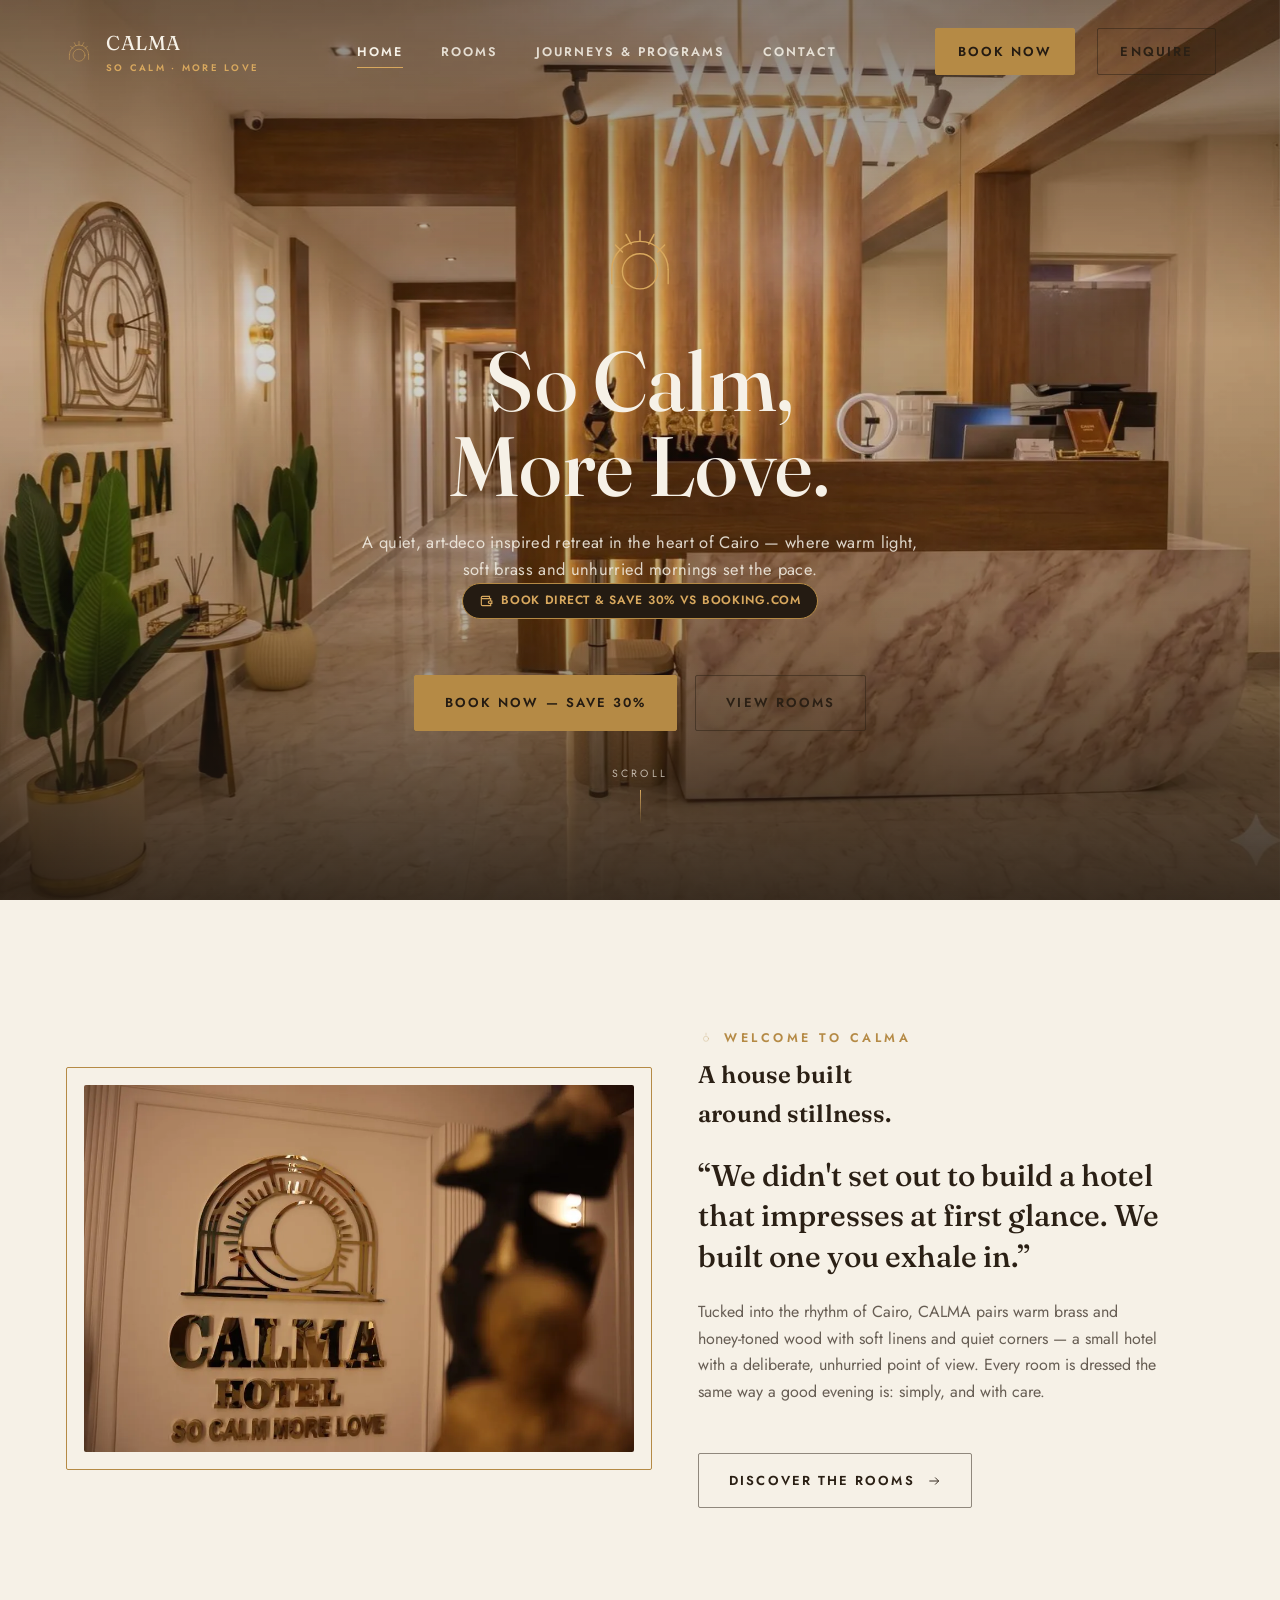
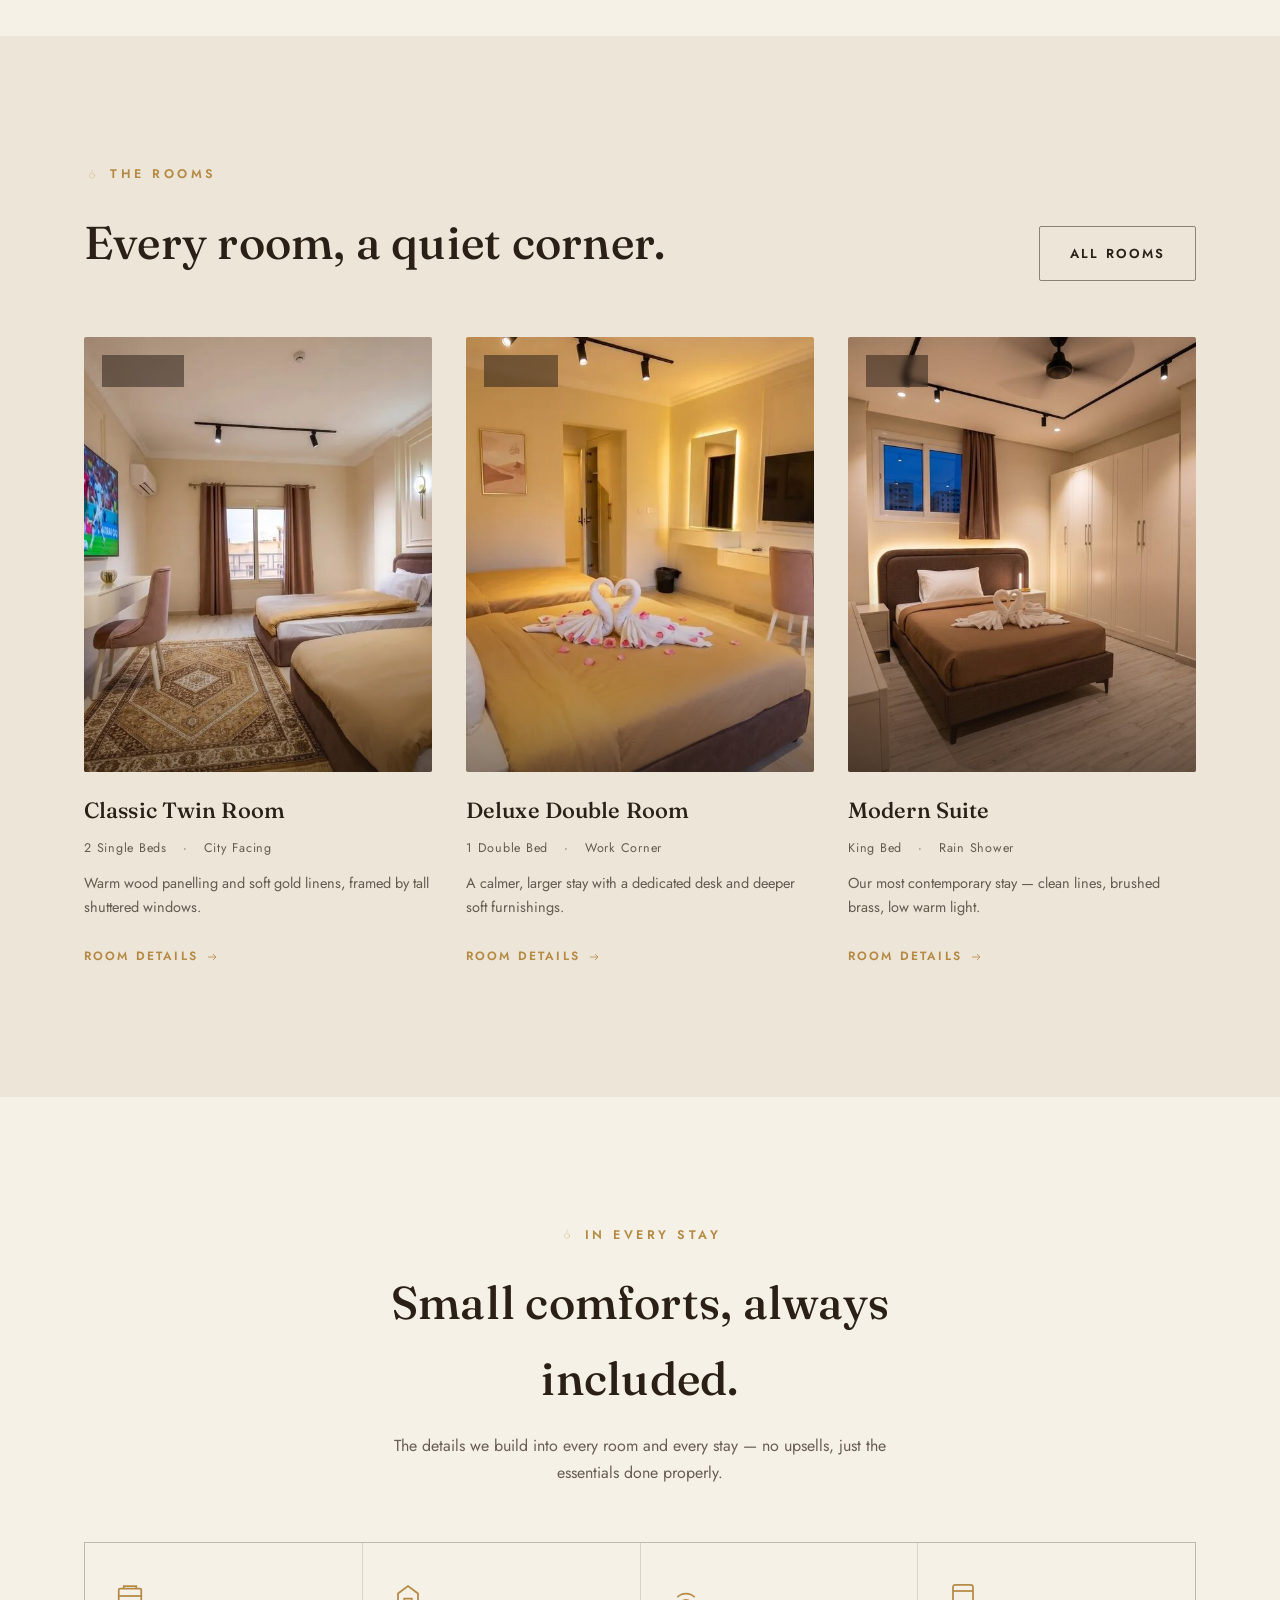
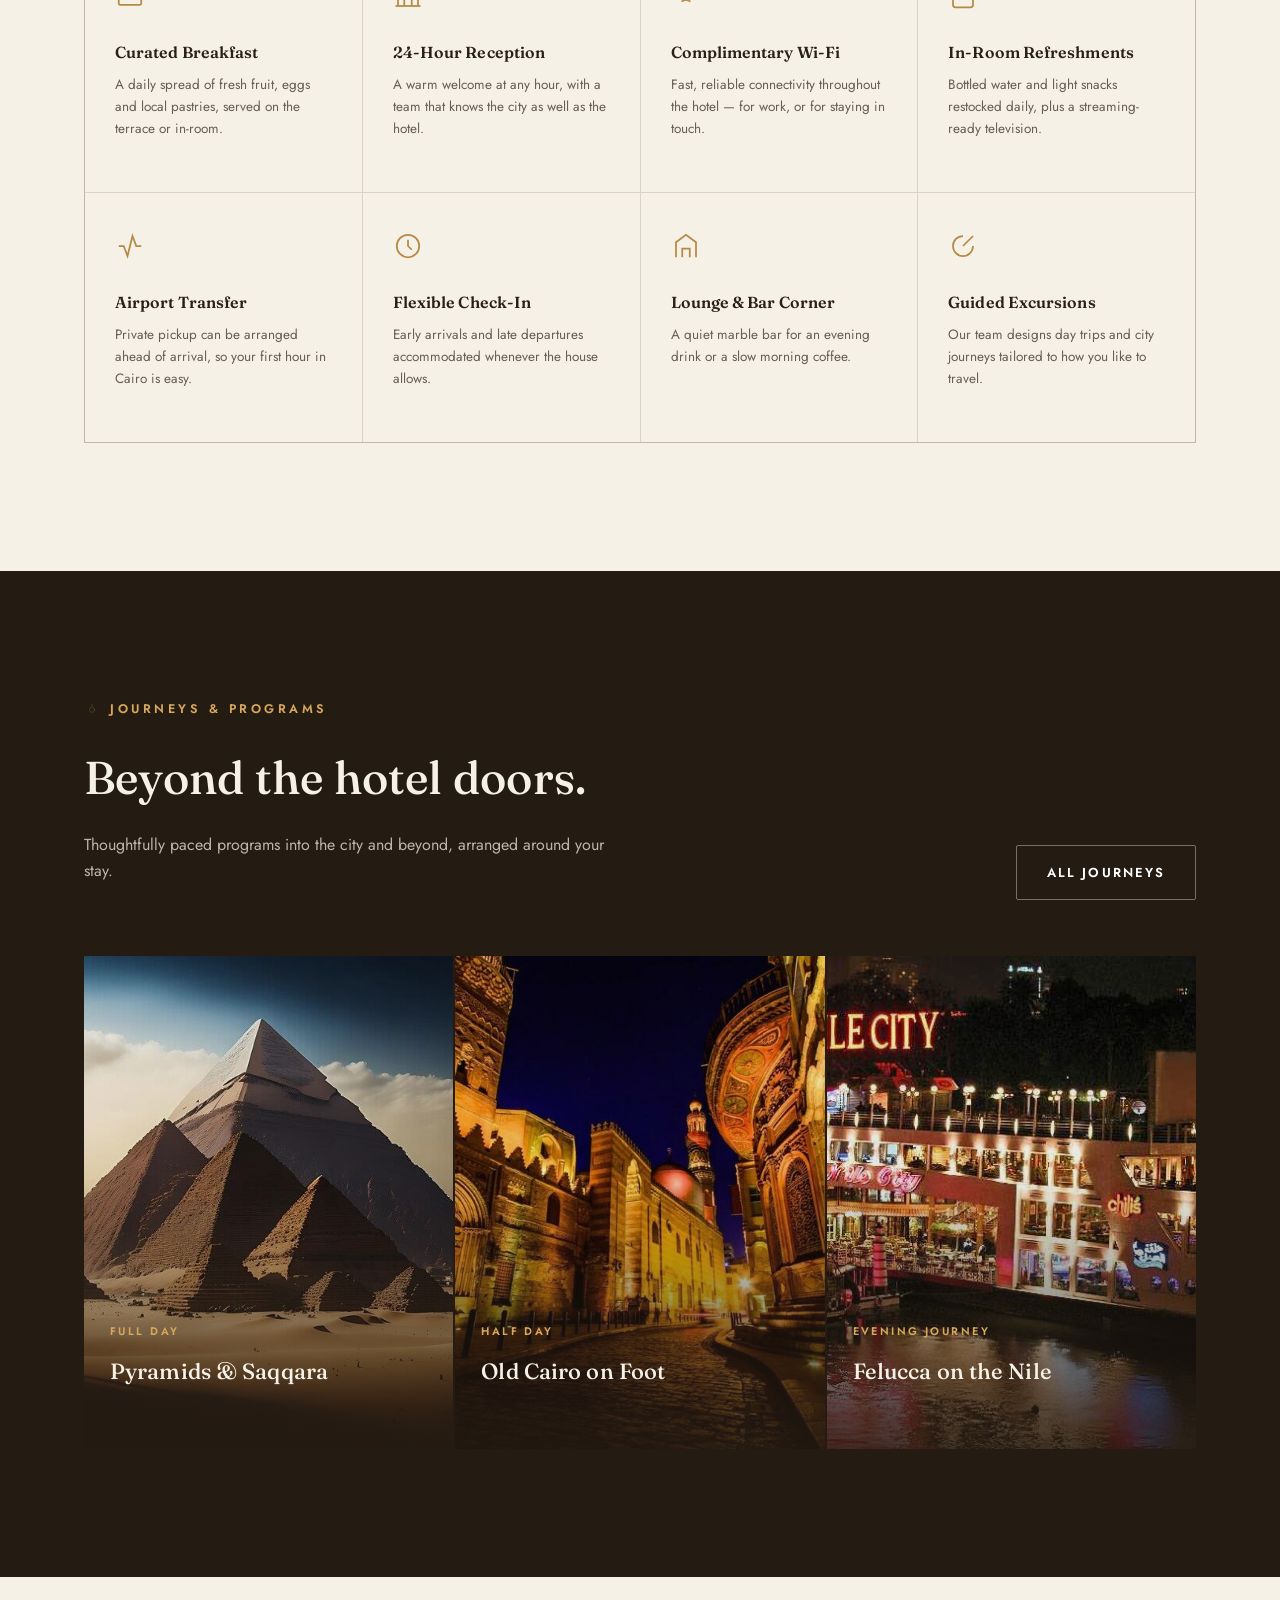
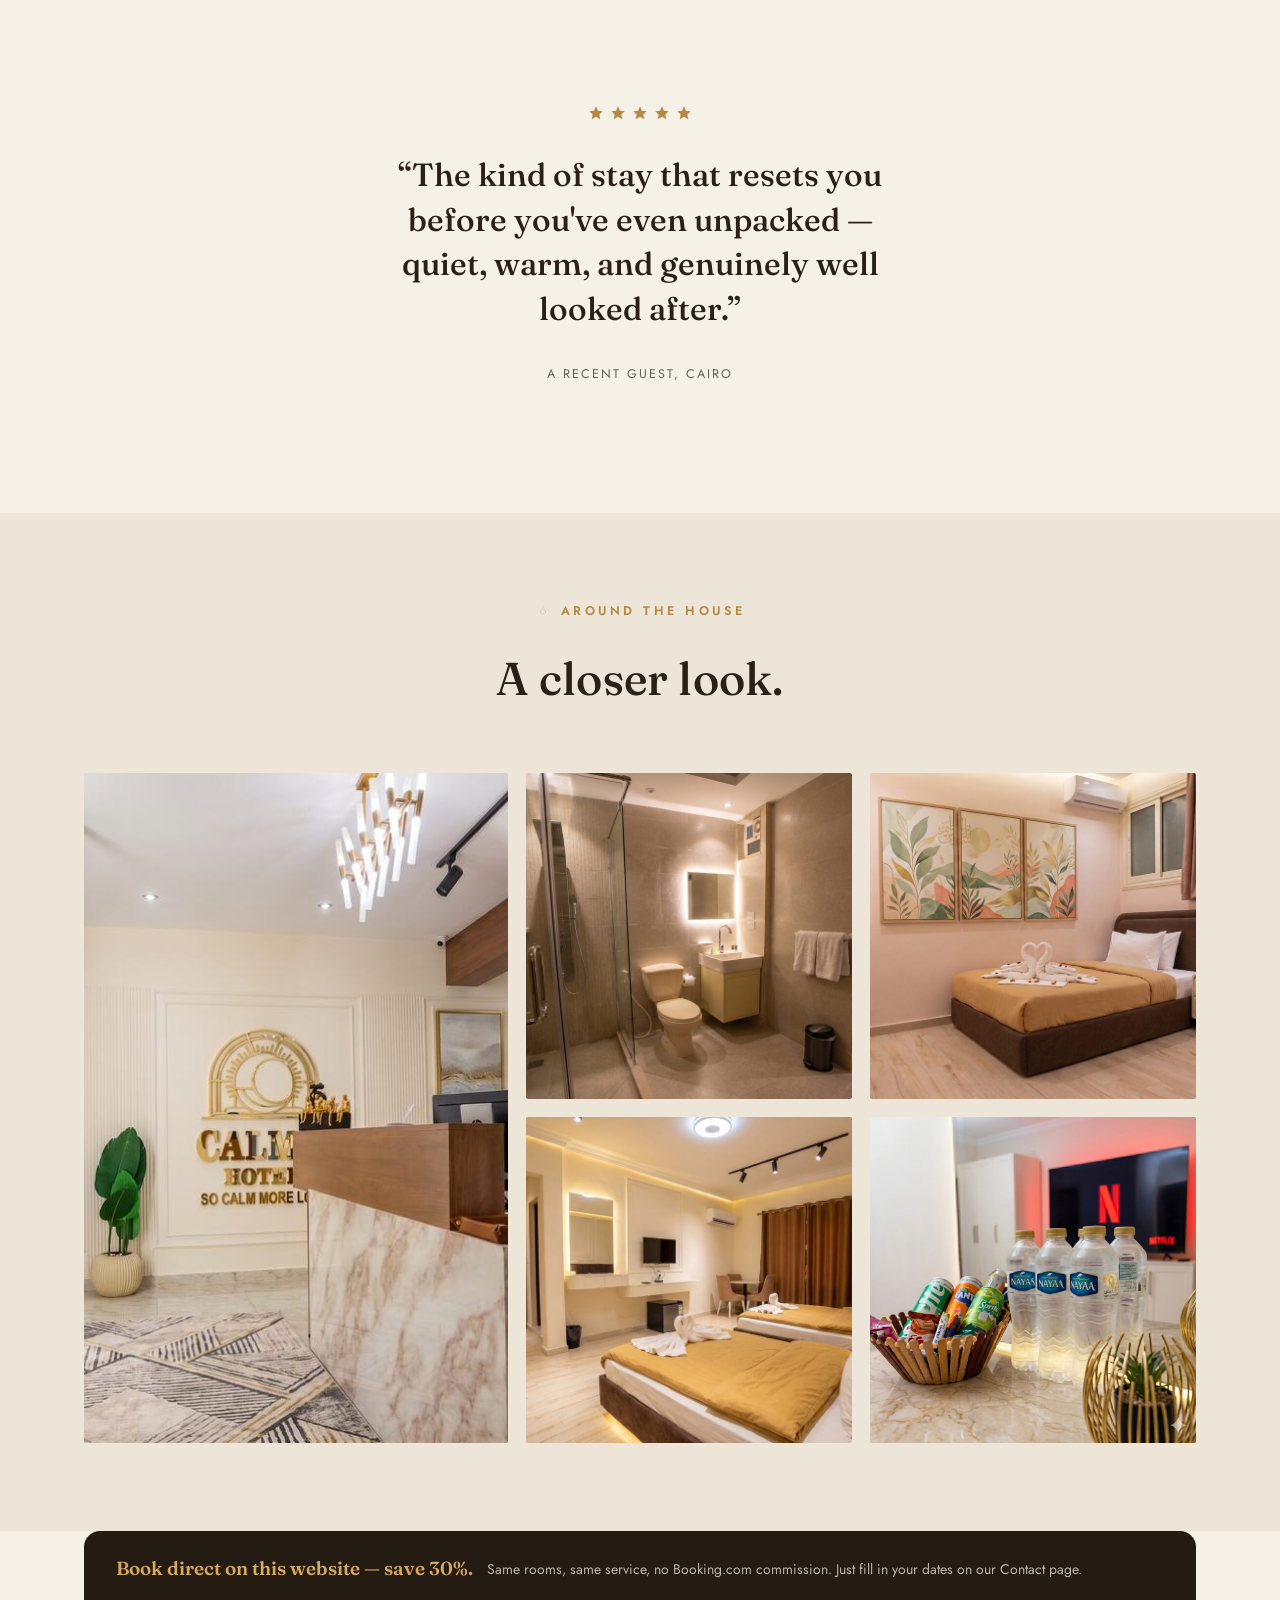
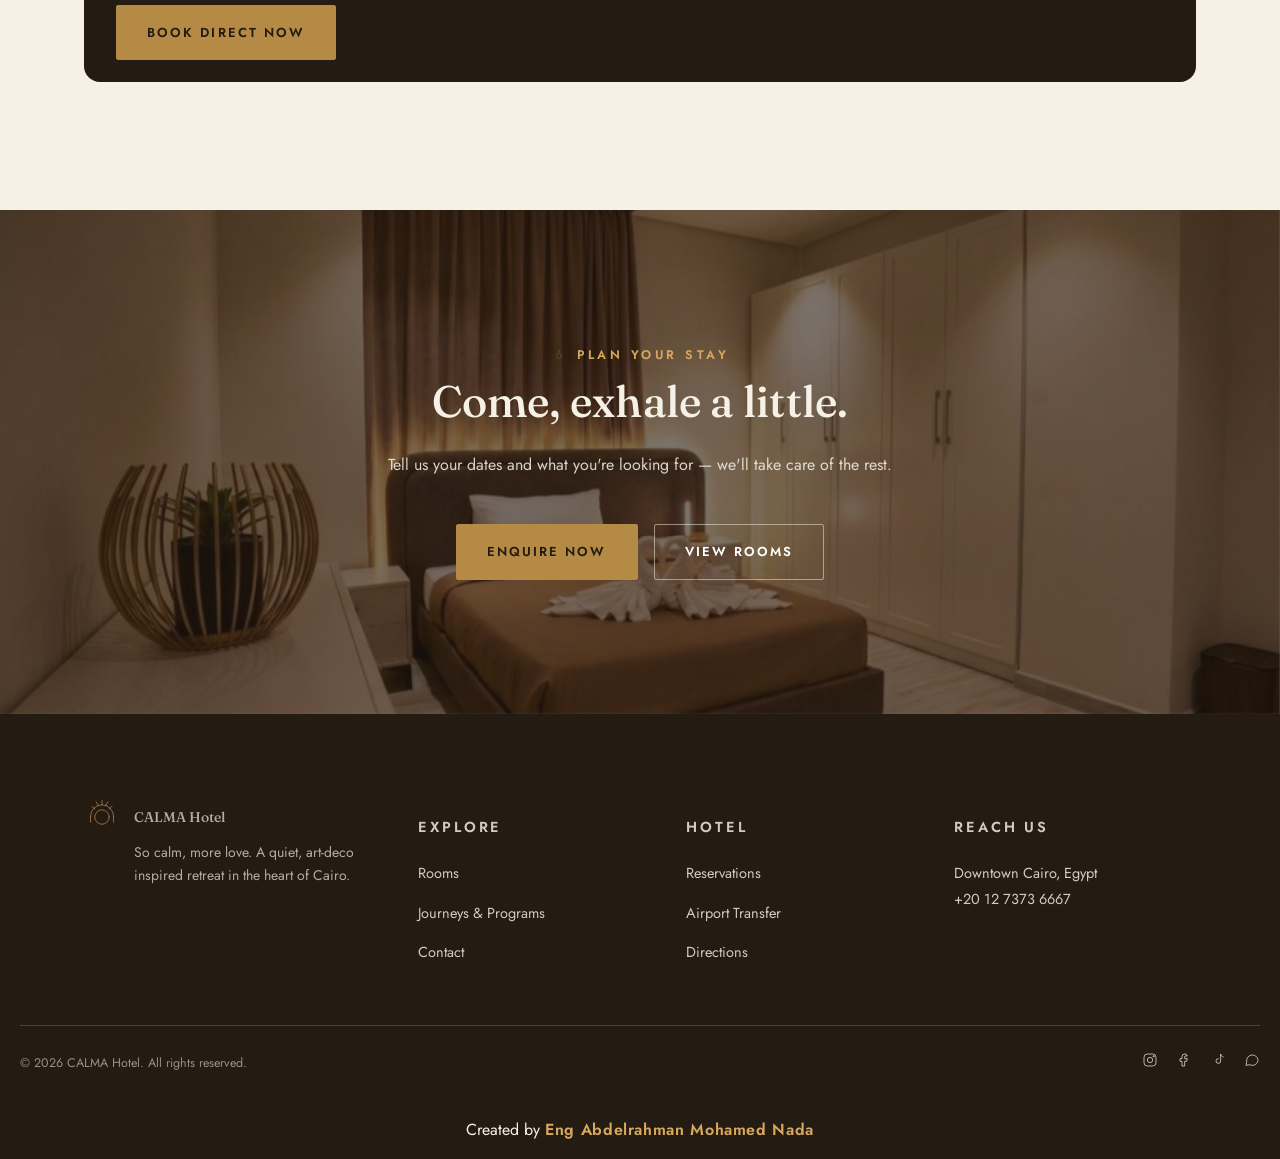
==== index.html @ 74b73515 "Add files via upload" ====
<!DOCTYPE html>
<html lang="en">
<head>
<meta charset="UTF-8">
<meta name="viewport" content="width=device-width, initial-scale=1">
<title>CALMA Hotel — So Calm, More Love | Cairo</title>
<meta name="description" content="CALMA Hotel in Cairo — a quiet, art-deco inspired retreat in the heart of the city. Discover our rooms, amenities and curated Cairo journeys.">
<link rel="canonical" href="https://calmacairohotel.com/">

<!-- Favicon / browser tab icon -->
<link rel="icon" type="image/svg+xml" href="/assets/img/logo-mark.svg">
<link rel="icon" type="image/png" sizes="32x32" href="/assets/img/favicon-32.png">
<link rel="icon" type="image/png" sizes="16x16" href="/assets/img/favicon-16.png">
<link rel="shortcut icon" href="/assets/img/favicon.ico">
<link rel="apple-touch-icon" sizes="180x180" href="/assets/img/apple-touch-icon.png">
<link rel="manifest" href="/site.webmanifest">
<meta name="theme-color" content="#1c1712">

<!-- Social sharing preview (WhatsApp / Facebook / Instagram / Twitter) -->
<meta property="og:type" content="website">
<meta property="og:site_name" content="CALMA Hotel">
<meta property="og:title" content="CALMA Hotel — So Calm, More Love | Cairo">
<meta property="og:description" content="A quiet, art-deco inspired retreat in the heart of Cairo. Discover our rooms, amenities and curated Cairo journeys.">
<meta property="og:image" content="https://calmacairohotel.com/assets/img/og-image.jpg">
<meta property="og:image:width" content="1200">
<meta property="og:image:height" content="630">
<meta property="og:url" content="https://calmacairohotel.com/">
<meta name="twitter:card" content="summary_large_image">
<meta name="twitter:title" content="CALMA Hotel — So Calm, More Love | Cairo">
<meta name="twitter:description" content="A quiet, art-deco inspired retreat in the heart of Cairo.">
<meta name="twitter:image" content="https://calmacairohotel.com/assets/img/og-image.jpg">

<link rel="preconnect" href="https://fonts.googleapis.com">
<link rel="preconnect" href="https://fonts.gstatic.com" crossorigin>
<link rel="preload" as="style" href="https://fonts.googleapis.com/css2?family=Fraunces:opsz,wght@9..144,400;9..144,500;9..144,600&family=Jost:wght@400;500;600;700&display=swap" onload="this.onload=null;this.rel='stylesheet'">
<noscript><link rel="stylesheet" href="https://fonts.googleapis.com/css2?family=Fraunces:opsz,wght@9..144,400;9..144,500;9..144,600&family=Jost:wght@400;500;600;700&display=swap"></noscript>
<link rel="stylesheet" href="/assets/css/style.css">
<script type="application/ld+json">
{
  "@context": "https://schema.org",
  "@type": "Hotel",
  "name": "CALMA Hotel",
  "url": "https://calmacairohotel.com/",
  "logo": "https://calmacairohotel.com/assets/img/icon-512.png",
  "image": "https://calmacairohotel.com/assets/img/og-image.jpg",
  "description": "CALMA Hotel in Cairo — a quiet, art-deco inspired retreat in the heart of the city.",
  "address": {
    "@type": "PostalAddress",
    "addressLocality": "Cairo",
    "addressCountry": "EG"
  },
  "telephone": "+201273736667",
  "sameAs": [
    "https://www.instagram.com/calma__hotel/",
    "https://web.facebook.com/profile.php?id=61592420100358",
    "https://www.tiktok.com/@calma__hotel",
    "https://www.booking.com/hotel/eg/koko-zbky.html"
  ]
}
</script>
</head>
<body>

<!-- ============ NAV ============ -->
<nav class="site-nav">
  <a href="/" class="nav-brand">
    <svg class="sun-mark" viewBox="0 0 100 100" xmlns="http://www.w3.org/2000/svg" aria-hidden="true">
      <path d="M18 62 A32 32 0 0 1 82 62"/><circle cx="50" cy="64" r="20"/>
      <line x1="50" y1="18" x2="50" y2="30"/><line x1="34" y1="22" x2="40" y2="33"/><line x1="66" y1="22" x2="60" y2="33"/>
      <line x1="22" y1="34" x2="30" y2="42"/><line x1="78" y1="34" x2="70" y2="42"/>
      <path d="M18 62 L18 78"/><path d="M82 62 L82 78"/>
    </svg>
    <span>CALMA<small>SO CALM · MORE LOVE</small></span>
  </a>
  <ul class="nav-links">
    <li><a href="/" class="active">Home</a></li>
    <li><a href="/rooms/">Rooms</a></li>
    <li><a href="/offers/">Journeys &amp; Programs</a></li>
    <li><a href="/contact/">Contact</a></li>
  </ul>
  <div class="nav-cta">
    <a href="/contact/" class="btn btn-gold" style="padding:12px 22px;">Book Now</a>
    <a href="/contact/" class="btn btn-outline" style="padding:12px 22px;">Enquire</a>
    <button class="nav-toggle" aria-label="Open menu">
      <svg width="26" height="26" viewBox="0 0 24 24" fill="none" stroke="currentColor" stroke-width="1.6"><line x1="3" y1="7" x2="21" y2="7"/><line x1="3" y1="12" x2="21" y2="12"/><line x1="3" y1="17" x2="21" y2="17"/></svg>
    </button>
  </div>
</nav>

<div class="mobile-drawer">
  <button class="close-drawer" aria-label="Close menu">
    <svg width="28" height="28" viewBox="0 0 24 24" fill="none" stroke="currentColor" stroke-width="1.6"><line x1="5" y1="5" x2="19" y2="19"/><line x1="19" y1="5" x2="5" y2="19"/></svg>
  </button>
  <a href="/">Home</a>
  <a href="/rooms/">Rooms</a>
  <a href="/offers/">Journeys &amp; Programs</a>
  <a href="/contact/">Contact</a>
</div>

<!-- ============ HERO ============ -->
<header class="hero">
  <div class="hero-media">
    <picture>
      <source srcset="/assets/img/hero.webp" type="image/webp">
      <img src="/assets/img/hero.jpg" alt="CALMA Hotel lobby with warm wood and brass sunburst emblem" width="1680" height="1119" fetchpriority="high">
    </picture>
  </div>
  <div class="hero-inner">
    <svg class="hero-mark sun-mark" viewBox="0 0 100 100" xmlns="http://www.w3.org/2000/svg" aria-hidden="true">
      <path d="M18 62 A32 32 0 0 1 82 62"/><circle cx="50" cy="64" r="20"/>
      <line x1="50" y1="18" x2="50" y2="30"/><line x1="34" y1="22" x2="40" y2="33"/><line x1="66" y1="22" x2="60" y2="33"/>
      <line x1="22" y1="34" x2="30" y2="42"/><line x1="78" y1="34" x2="70" y2="42"/>
      <path d="M18 62 L18 78"/><path d="M82 62 L82 78"/>
    </svg>
    <h1>So Calm,<br>More Love.</h1>
    <p class="tagline">A quiet, art-deco inspired retreat in the heart of Cairo — where warm light, soft brass and unhurried mornings set the pace.</p>
    <span class="save-badge" style="margin-bottom:18px;">
      <svg viewBox="0 0 24 24" fill="none" stroke="currentColor" stroke-width="2"><path d="M20 12V8H6a2 2 0 0 1-2-2c0-1.1.9-2 2-2h12v4"/><path d="M4 6v12c0 1.1.9 2 2 2h14v-4"/><path d="M18 12a2 2 0 0 0 0 4h4v-4Z"/></svg>
      Book direct &amp; save 30% vs Booking.com
    </span>
       <div class="hero-cta">
      <a href="/contact/" class="btn btn-gold">Book Now — Save 30%</a>
      <a href="/rooms/" class="btn btn-outline">View Rooms</a>
    </div>
    <div class="scroll-cue"><span>Scroll</span><span class="line"></span></div>
  </div>
</header>

<!-- ============ BRAND STORY ============ -->
<section class="section">
  <div class="container brand-story">
    <div class="reveal frame">
      <picture>
        <source srcset="/assets/img/door-sign.webp" type="image/webp">
        <img src="/assets/img/door-sign.jpg" alt="The CALMA Hotel brass emblem at the entrance" width="1000" height="667" loading="lazy" decoding="async">
      </picture>
    </div>
    <div class="reveal">
      <span class="eyebrow">
        <svg class="ray-mark sun-mark" viewBox="0 0 100 100"><circle cx="50" cy="55" r="16"/><line x1="50" y1="20" x2="50" y2="32"/></svg>
        Welcome to CALMA
      </span>
      <h2>A house built<br>around stillness.</h2>
      <blockquote>“We didn't set out to build a hotel that impresses at first glance. We built one you exhale in.”</blockquote>
      <p style="margin-top:22px;color:var(--ink-70);max-width:460px;">Tucked into the rhythm of Cairo, CALMA pairs warm brass and honey-toned wood with soft linens and quiet corners — a small hotel with a deliberate, unhurried point of view. Every room is dressed the same way a good evening is: simply, and with care.</p>
      <a href="/rooms/" class="btn btn-outline" style="margin-top:32px;">Discover the Rooms
        <svg viewBox="0 0 24 24" fill="none" stroke="currentColor" stroke-width="1.6"><line x1="4" y1="12" x2="20" y2="12"/><polyline points="14 6 20 12 14 18"/></svg>
      </a>
    </div>
  </div>
</section>

<!-- ============ ROOMS PREVIEW ============ -->
<section class="section on-stone">
  <div class="container">
    <div class="section-head split reveal">
      <div class="copy">
        <span class="eyebrow">
          <svg class="ray-mark sun-mark" viewBox="0 0 100 100"><circle cx="50" cy="55" r="16"/><line x1="50" y1="20" x2="50" y2="32"/></svg>
          The Rooms
        </span>
        <h2>Every room, a quiet corner.</h2>
      </div>
      <a href="/rooms/" class="btn btn-outline">All Rooms</a>
    </div>

    <div class="grid-rooms">
      <a class="room-card reveal" href="/rooms/#classic-twin">
        <div class="thumb"><span class="tag">Classic</span><picture><source srcset="/assets/img/room-classic.webp" type="image/webp"><img src="/assets/img/room-classic.jpg" alt="Classic Twin Room at CALMA Hotel" width="1000" height="666" loading="lazy" decoding="async"></picture></div>
        <div class="meta">
          <h3>Classic Twin Room</h3>
          <div class="specs"><span>2 Single Beds</span><span>·</span><span>City Facing</span></div>
          <p class="desc">Warm wood panelling and soft gold linens, framed by tall shuttered windows.</p>
          <span class="more">Room Details <svg viewBox="0 0 24 24" fill="none" stroke="currentColor" stroke-width="1.6"><line x1="4" y1="12" x2="20" y2="12"/><polyline points="14 6 20 12 14 18"/></svg></span>
        </div>
      </a>
      <a class="room-card reveal" href="/rooms/#deluxe-double">
        <div class="thumb"><span class="tag">Deluxe</span><picture><source srcset="/assets/img/room-double.webp" type="image/webp"><img src="/assets/img/room-double.jpg" alt="Deluxe Double Room at CALMA Hotel" width="1000" height="666" loading="lazy" decoding="async"></picture></div>
        <div class="meta">
          <h3>Deluxe Double Room</h3>
          <div class="specs"><span>1 Double Bed</span><span>·</span><span>Work Corner</span></div>
          <p class="desc">A calmer, larger stay with a dedicated desk and deeper soft furnishings.</p>
          <span class="more">Room Details <svg viewBox="0 0 24 24" fill="none" stroke="currentColor" stroke-width="1.6"><line x1="4" y1="12" x2="20" y2="12"/><polyline points="14 6 20 12 14 18"/></svg></span>
        </div>
      </a>
      <a class="room-card reveal" href="/rooms/#modern-suite">
        <div class="thumb"><span class="tag">Suite</span><img src="/assets/img/room-modern.jpg" alt="Modern Suite at CALMA Hotel" width="1000" height="666" loading="lazy" decoding="async"></div>
        <div class="meta">
          <h3>Modern Suite</h3>
          <div class="specs"><span>King Bed</span><span>·</span><span>Rain Shower</span></div>
          <p class="desc">Our most contemporary stay — clean lines, brushed brass, low warm light.</p>
          <span class="more">Room Details <svg viewBox="0 0 24 24" fill="none" stroke="currentColor" stroke-width="1.6"><line x1="4" y1="12" x2="20" y2="12"/><polyline points="14 6 20 12 14 18"/></svg></span>
        </div>
      </a>
    </div>
  </div>
</section>

<!-- ============ AMENITIES ============ -->
<section class="section">
  <div class="container">
    <div class="section-head center reveal">
      <span class="eyebrow">
        <svg class="ray-mark sun-mark" viewBox="0 0 100 100"><circle cx="50" cy="55" r="16"/><line x1="50" y1="20" x2="50" y2="32"/></svg>
        In Every Stay
      </span>
      <h2>Small comforts, always included.</h2>
      <p>The details we build into every room and every stay — no upsells, just the essentials done properly.</p>
    </div>

    <div class="amenities-grid reveal">
      <div class="amenity">
        <svg class="ic" viewBox="0 0 24 24" fill="none" stroke="currentColor" stroke-width="1.4"><rect x="3" y="6" width="18" height="13" rx="1"/><path d="M7 6V4h10v2"/><path d="M3 12h18"/></svg>
        <h3>Curated Breakfast</h3>
        <p>A daily spread of fresh fruit, eggs and local pastries, served on the terrace or in-room.</p>
      </div>
      <div class="amenity">
        <svg class="ic" viewBox="0 0 24 24" fill="none" stroke="currentColor" stroke-width="1.4"><path d="M2 20h20"/><path d="M4 20V10l8-6 8 6v10"/><path d="M9 20v-6h6v6"/></svg>
        <h3>24-Hour Reception</h3>
        <p>A warm welcome at any hour, with a team that knows the city as well as the hotel.</p>
      </div>
      <div class="amenity">
        <svg class="ic" viewBox="0 0 24 24" fill="none" stroke="currentColor" stroke-width="1.4"><path d="M5 13a10 10 0 0 1 14 0"/><path d="M8.5 16.5a5 5 0 0 1 7 0"/><line x1="12" y1="20" x2="12" y2="20.01"/></svg>
        <h3>Complimentary Wi-Fi</h3>
        <p>Fast, reliable connectivity throughout the hotel — for work, or for staying in touch.</p>
      </div>
      <div class="amenity">
        <svg class="ic" viewBox="0 0 24 24" fill="none" stroke="currentColor" stroke-width="1.4"><rect x="4" y="3" width="16" height="18" rx="2"/><line x1="4" y1="8" x2="20" y2="8"/><line x1="9" y1="14" x2="9" y2="14.01"/></svg>
        <h3>In-Room Refreshments</h3>
        <p>Bottled water and light snacks restocked daily, plus a streaming-ready television.</p>
      </div>
      <div class="amenity">
        <svg class="ic" viewBox="0 0 24 24" fill="none" stroke="currentColor" stroke-width="1.4"><path d="M3 12h4l3 8 4-16 3 8h4"/></svg>
        <h3>Airport Transfer</h3>
        <p>Private pickup can be arranged ahead of arrival, so your first hour in Cairo is easy.</p>
      </div>
      <div class="amenity">
        <svg class="ic" viewBox="0 0 24 24" fill="none" stroke="currentColor" stroke-width="1.4"><circle cx="12" cy="12" r="9"/><path d="M12 7v5l3 3"/></svg>
        <h3>Flexible Check-In</h3>
        <p>Early arrivals and late departures accommodated whenever the house allows.</p>
      </div>
      <div class="amenity">
        <svg class="ic" viewBox="0 0 24 24" fill="none" stroke="currentColor" stroke-width="1.4"><path d="M4 21V9l8-6 8 6v12"/><path d="M9 21v-7h6v7"/></svg>
        <h3>Lounge &amp; Bar Corner</h3>
        <p>A quiet marble bar for an evening drink or a slow morning coffee.</p>
      </div>
      <div class="amenity">
        <svg class="ic" viewBox="0 0 24 24" fill="none" stroke="currentColor" stroke-width="1.4"><path d="M20 12a8 8 0 1 1-8-8"/><path d="M20 4 12 12"/></svg>
        <h3>Guided Excursions</h3>
        <p>Our team designs day trips and city journeys tailored to how you like to travel.</p>
      </div>
    </div>
  </div>
</section>

<!-- ============ JOURNEYS PREVIEW ============ -->
<section class="section on-dark">
  <div class="container">
    <div class="section-head split reveal">
      <div class="copy">
        <span class="eyebrow">
          <svg class="ray-mark sun-mark" viewBox="0 0 100 100"><circle cx="50" cy="55" r="16"/><line x1="50" y1="20" x2="50" y2="32"/></svg>
          Journeys &amp; Programs
        </span>
        <h2>Beyond the hotel doors.</h2>
        <p>Thoughtfully paced programs into the city and beyond, arranged around your stay.</p>
      </div>
      <a href="/offers/" class="btn btn-outline" style="color:#fff;border-color:rgba(246,241,231,.4);">All Journeys</a>
    </div>

    <div class="journey-strip">
      <a class="journey-card reveal" href="/offers/#giza-saqqara">
        <img src="/assets/img/pyramids-giza.jpg" alt="The Great Pyramids of Giza" width="626" height="626" loading="lazy" decoding="async">
        <div class="jc-body">
          <span class="jc-eyebrow">Full Day</span>
          <h3>Pyramids &amp; Saqqara</h3>
          <span class="jc-more">Program Details <svg width="12" height="12" viewBox="0 0 24 24" fill="none" stroke="currentColor" stroke-width="1.8"><line x1="4" y1="12" x2="20" y2="12"/><polyline points="14 6 20 12 14 18"/></svg></span>
        </div>
      </a>
      <a class="journey-card reveal" href="/offers/#islamic-cairo">
        <img src="/assets/img/old-cairo-night.jpg" alt="Old Cairo architecture walking route" width="1000" height="662" loading="lazy" decoding="async">
        <div class="jc-body">
          <span class="jc-eyebrow">Half Day</span>
          <h3>Old Cairo on Foot</h3>
          <span class="jc-more">Program Details <svg width="12" height="12" viewBox="0 0 24 24" fill="none" stroke="currentColor" stroke-width="1.8"><line x1="4" y1="12" x2="20" y2="12"/><polyline points="14 6 20 12 14 18"/></svg></span>
        </div>
      </a>
     <a class="journey-card reveal" href="/offers/#nile-sunset">
  <img src="/assets/img/nile-cruise.jpg" alt="Felucca sailboat on the Nile at sunset" width="900" height="500" loading="lazy" decoding="async">
  <div class="jc-body">
    <span class="jc-eyebrow">Evening Journey</span>
    <h3>Felucca on the Nile</h3>
    <span class="jc-more">Program Details <svg width="12" height="12" viewBox="0 0 24 24" fill="none" stroke="currentColor" stroke-width="1.8"><line x1="4" y1="12" x2="20" y2="12"/><polyline points="14 6 20 12 14 18"/></svg></span>
  </div>
</a>
    </div>
  </div>
</section>

<!-- ============ TESTIMONIAL ============ -->
<section class="section">
  <div class="container quote-block reveal">
    <div class="stars">
      <svg viewBox="0 0 24 24" fill="currentColor"><path d="M12 2l2.9 6.6L22 9.3l-5 4.9 1.4 7L12 17.8 5.6 21.2 7 14.2 2 9.3l7.1-.7z"/></svg>
      <svg viewBox="0 0 24 24" fill="currentColor"><path d="M12 2l2.9 6.6L22 9.3l-5 4.9 1.4 7L12 17.8 5.6 21.2 7 14.2 2 9.3l7.1-.7z"/></svg>
      <svg viewBox="0 0 24 24" fill="currentColor"><path d="M12 2l2.9 6.6L22 9.3l-5 4.9 1.4 7L12 17.8 5.6 21.2 7 14.2 2 9.3l7.1-.7z"/></svg>
      <svg viewBox="0 0 24 24" fill="currentColor"><path d="M12 2l2.9 6.6L22 9.3l-5 4.9 1.4 7L12 17.8 5.6 21.2 7 14.2 2 9.3l7.1-.7z"/></svg>
      <svg viewBox="0 0 24 24" fill="currentColor"><path d="M12 2l2.9 6.6L22 9.3l-5 4.9 1.4 7L12 17.8 5.6 21.2 7 14.2 2 9.3l7.1-.7z"/></svg>
    </div>
    <blockquote>“The kind of stay that resets you before you've even unpacked — quiet, warm, and genuinely well looked after.”</blockquote>
    <cite>A Recent Guest, Cairo</cite>
  </div>
</section>

<!-- ============ GALLERY ============ -->
<section class="section-tight on-stone">
  <div class="container">
    <div class="section-head center reveal">
      <span class="eyebrow">
        <svg class="ray-mark sun-mark" viewBox="0 0 100 100"><circle cx="50" cy="55" r="16"/><line x1="50" y1="20" x2="50" y2="32"/></svg>
        Around the House
      </span>
      <h2>A closer look.</h2>
    </div>
    <div class="gallery-strip reveal">
      <img class="g-tall" src="/assets/img/reception-desk.jpg" alt="CALMA Hotel reception desk" width="1000" height="666" loading="lazy" decoding="async">
      <img src="/assets/img/bathroom-modern.jpg" alt="Modern bathroom with backlit mirror" width="1000" height="666" loading="lazy" decoding="async">
      <img src="/assets/img/guest-room-detail.jpg" alt="Guest room detail" width="1000" height="666" loading="lazy" decoding="async">
      <img src="/assets/img/guest-room-desk.jpg" alt="Guest room with work desk and mirror" width="1000" height="666" loading="lazy" decoding="async">
      <img src="/assets/img/inroom-refreshments.jpg" alt="In-room refreshments basket" width="1000" height="1000" loading="lazy" decoding="async">
    </div>
  </div>
</section>

<!-- ============ CTA BANNER ============ -->
<!-- ============ DIRECT BOOKING SAVINGS ============ -->
<section class="section" style="padding-top:0;">
  <div class="container">
    <div class="save-strip reveal">
      <div class="save-strip-text">
        <strong>Book direct on this website — save 30%.</strong>
        <span>Same rooms, same service, no Booking.com commission. Just fill in your dates on our Contact page.</span>
      </div>
      <a href="/contact/" class="btn btn-gold">Book Direct Now</a>
    </div>
  </div>
</section>

<section class="cta-banner">
  <div class="hero-media">
    <img src="/assets/img/suite-view.jpg" alt="A quiet room corner at CALMA Hotel" width="1000" height="719" loading="lazy" decoding="async">
  </div>
  <div class="cta-banner-inner">
    <span class="eyebrow" style="color:var(--gold-light);">
      <svg class="ray-mark sun-mark" viewBox="0 0 100 100" style="color:var(--gold-light)"><circle cx="50" cy="55" r="16"/><line x1="50" y1="20" x2="50" y2="32"/></svg>
      Plan Your Stay
    </span>
    <h2>Come, exhale a little.</h2>
    <p>Tell us your dates and what you're looking for — we'll take care of the rest.</p>
    <div class="btn-row">
      <a href="/contact/" class="btn btn-gold">Enquire Now</a>
      <a href="/rooms/" class="btn btn-outline" style="color:#fff;border-color:rgba(246,241,231,.5);">View Rooms</a>
    </div>
  </div>
</section>

<!-- ============ FOOTER ============ -->
<footer class="site-footer">
  <div class="container footer-top">
    <div class="footer-brand">
      <svg class="sun-mark" viewBox="0 0 100 100" xmlns="http://www.w3.org/2000/svg" aria-hidden="true">
        <path d="M18 62 A32 32 0 0 1 82 62"/><circle cx="50" cy="64" r="20"/>
        <line x1="50" y1="18" x2="50" y2="30"/><line x1="34" y1="22" x2="40" y2="33"/><line x1="66" y1="22" x2="60" y2="33"/>
        <line x1="22" y1="34" x2="30" y2="42"/><line x1="78" y1="34" x2="70" y2="42"/>
        <path d="M18 62 L18 78"/><path d="M82 62 L82 78"/>
      </svg>
      <div>
        <p class="footer-brand-title">CALMA Hotel</p>
        <p>So calm, more love. A quiet, art-deco inspired retreat in the heart of Cairo.</p>
      </div>
    </div>
    <div class="footer-col">
      <p class="footer-col-title">Explore</p>
      <ul>
        <li><a href="/rooms/">Rooms</a></li>
        <li><a href="/offers/">Journeys &amp; Programs</a></li>
        <li><a href="/contact/">Contact</a></li>
      </ul>
    </div>
    <div class="footer-col">
      <p class="footer-col-title">Hotel</p>
      <ul>
        <li><a href="/contact/">Reservations</a></li>
        <li><a href="/offers/#welcome-package">Airport Transfer</a></li>
        <li><a href="/contact/">Directions</a></li>
      </ul>
    </div>
    <div class="footer-col">
      <p class="footer-col-title">Reach Us</p>
      <p>Downtown Cairo, Egypt<br><a href="tel:+201273736667" style="color:inherit;">+20 12 7373 6667</a></p>
    </div>
  </div>
  <div class="container footer-bottom">
    <span>© 2026 CALMA Hotel. All rights reserved.</span>
    <div class="socials">
      <a href="https://www.instagram.com/calma__hotel/" target="_blank" rel="noopener" aria-label="Instagram"><svg viewBox="0 0 24 24" fill="none" stroke="currentColor" stroke-width="1.5"><rect x="3" y="3" width="18" height="18" rx="5"/><circle cx="12" cy="12" r="4"/><circle cx="17.5" cy="6.5" r="1"/></svg></a>
      <a href="https://web.facebook.com/profile.php?id=61592420100358" target="_blank" rel="noopener" aria-label="Facebook"><svg viewBox="0 0 24 24" fill="none" stroke="currentColor" stroke-width="1.5"><path d="M15 3h-2a4 4 0 0 0-4 4v3H6v4h3v7h4v-7h3l1-4h-4V7a1 1 0 0 1 1-1h3z"/></svg></a>
      <a href="https://www.tiktok.com/@calma__hotel" target="_blank" rel="noopener" aria-label="TikTok"><svg viewBox="0 0 24 24" fill="none" stroke="currentColor" stroke-width="1.5"><path d="M16 3v10.5a3.5 3.5 0 1 1-3-3.46"/><path d="M16 3c.3 2.4 2 4.2 4.5 4.5"/></svg></a>
      <a href="https://wa.me/201273736667?text=I%20am%20from%20website.%20Hello%20CALMA%20Hotel%2C%20I%20would%20like%20to%20enquire." target="_blank" rel="noopener" aria-label="WhatsApp"><svg viewBox="0 0 24 24" fill="none" stroke="currentColor" stroke-width="1.5"><path d="M21 11.5a8.5 8.5 0 0 1-12.4 7.6L3 20l1-5.3A8.5 8.5 0 1 1 21 11.5z"/></svg></a>
    </div>
  </div>
 <div style="text-align:center; padding:16px 0; ">
  Created by
  <a href="https://wa.me/201146390054" 
     style="color:#D8A85E; font-weight:600; letter-spacing:.04em; transition:color .25s;"
     onmouseover="this.style.color='#F6F1E7'" 
     onmouseout="this.style.color='#D8A85E'">
    Eng Abdelrahman Mohamed Nada
  </a>
</div>
</footer>

<script src="/assets/js/main.js"></script>
</body>
</html>
---- assets/css/style.css ----
/* =========================================================
   CALMA HOTEL — Design System
   Palette   : Ivory Linen #F6F1E7 / Espresso Bark #241B12
               Brass Gold #B58A45 / Warm Amber #D8A85E
               Clay Rose #A9694A / Soft Stone #EDE6D8
   Display   : "Fraunces" (optical, warm serif)
   Body      : "Jost" (geometric, art-deco flavored sans)
   Signature : the CALMA sunburst-arch mark, redrawn as line art
   ========================================================= */

:root{
  --ivory:#F6F1E7;
  --stone:#EDE6D8;
  --stone-dark:#E1D6C0;
  --espresso:#241B12;
  --espresso-soft:#382A1B;
  --gold:#B58A45;
  --gold-light:#D8A85E;
  --clay:#A9694A;
  --ink:#2B2015;
  --ink-70: rgba(43,32,21,.7);
  --ink-50: rgba(43,32,21,.5);
  --line: rgba(43,32,21,.14);
  --line-on-dark: rgba(246,241,231,.18);

  --display: "Fraunces", "Times New Roman", serif;
  --body: "Jost", "Segoe UI", sans-serif;

  --container: 1240px;
  --pad: clamp(20px, 5vw, 72px);

  --ease: cubic-bezier(.22,.68,0,1);
}

*,*::before,*::after{ box-sizing:border-box; }
html{ scroll-behavior:smooth; }
html,body{ margin:0; padding:0; }
body{
  background:var(--ivory);
  color:var(--ink);
  font-family:var(--body);
  font-size:16px;
  line-height:1.65;
  -webkit-font-smoothing:antialiased;
  overflow-x:hidden;
}
img{ max-width:100%; display:block; }
a{ color:inherit; text-decoration:none; }
ul{ margin:0; padding:0; list-style:none; }
button{ font-family:inherit; cursor:pointer; }
::selection{ background:var(--gold); color:var(--ivory); }

@media (prefers-reduced-motion: reduce){
  *{ animation-duration:.001ms !important; animation-iteration-count:1 !important; transition-duration:.001ms !important; scroll-behavior:auto !important; }
}

:focus-visible{ outline:2px solid var(--gold); outline-offset:3px; }

.sr-only{
  position:absolute; width:1px; height:1px; padding:0; margin:-1px;
  overflow:hidden; clip:rect(0,0,0,0); white-space:nowrap; border:0;
}

h1,h2,h3,h4{ font-family:var(--display); font-weight:600; margin:0; color:var(--ink); letter-spacing:.005em; }

.container{ max-width:var(--container); margin-inline:auto; padding-inline:var(--pad); }

/* ---------- eyebrow / labels ---------- */
.eyebrow{
  display:inline-flex; align-items:center; gap:10px;
  font-family:var(--body); font-size:12.5px; font-weight:600;
  letter-spacing:.28em; text-transform:uppercase; color:var(--gold);
}
@media (max-width:560px){
  .eyebrow{ font-size:11.5px; letter-spacing:.16em; }
}
.eyebrow .ray-mark{ width:16px; height:16px; flex:none; }
.eyebrow .ray-mark path,.eyebrow .ray-mark circle{ stroke:var(--gold); }
.on-dark .eyebrow{ color:var(--gold-light); }

/* ---------- signature sunburst mark ---------- */
.sun-mark path,.sun-mark circle,.sun-mark line{
  fill:none; stroke:currentColor; stroke-width:1.6; stroke-linecap:round;
}

/* ---------- buttons ---------- */
.btn{
  display:inline-flex; align-items:center; gap:12px;
  font-family:var(--body); font-size:13px; font-weight:600;
  letter-spacing:.16em; text-transform:uppercase;
  padding:16px 30px; border-radius:2px; border:1px solid transparent;
  transition:all .35s var(--ease);
  white-space:nowrap;
}
.btn-gold{ background:var(--gold); color:var(--espresso); border-color:var(--gold); }
.btn-gold:hover{ background:var(--ink); border-color:var(--ink); color:var(--ivory); }
.btn-outline{ background:transparent; color:var(--ink); border-color:var(--ink-50); }
.btn-outline:hover{ border-color:var(--ink); background:var(--ink); color:var(--ivory); }
.on-dark .btn-outline{ color:var(--ivory); border-color:var(--line-on-dark); }
.on-dark .btn-outline:hover{ background:var(--ivory); color:var(--ink); border-color:var(--ivory); }

/* ---------- direct-booking savings badge ---------- */
.save-badge{
  display:inline-flex; align-items:center; gap:8px;
  background:var(--espresso); color:var(--gold-light);
  border:1px solid var(--gold); border-radius:999px;
  padding:7px 16px; font-family:var(--body); font-weight:600;
  font-size:12px; letter-spacing:.06em; text-transform:uppercase;
  white-space:nowrap;
  max-width:100%; box-sizing:border-box;
}
@media (max-width:640px){
  .save-badge{
    white-space:normal;
    text-align:center;
    border-radius:16px;
    font-size:10.5px;
    letter-spacing:.03em;
    line-height:1.5;
    padding:10px 16px;
  }
  .save-badge svg{ flex-shrink:0; }
}
.save-badge svg{ width:14px; height:14px; flex:none; }
.save-strip{
  background:var(--espresso); color:var(--ivory);
  border-radius:16px; padding:22px clamp(18px,4vw,32px);
  display:flex; align-items:center; justify-content:space-between;
  gap:20px; flex-wrap:wrap;
}
.save-strip .save-strip-text{ display:flex; align-items:center; gap:14px; flex-wrap:wrap; }
.save-strip .save-strip-text strong{ color:var(--gold-light); font-family:var(--display); font-size:19px; font-weight:600; }
.save-strip .save-strip-text span{ color:rgba(246,241,231,.72); font-size:14px; }
.price-compare{ display:flex; align-items:baseline; gap:10px; flex-wrap:wrap; }
.price-compare .was{ text-decoration:line-through; opacity:.55; font-size:14px; }
.price-compare .now{ color:var(--gold-light); font-family:var(--display); font-weight:600; font-size:20px; }
.price-compare .tag{
  background:var(--gold); color:var(--espresso); font-size:11px; font-weight:700;
  letter-spacing:.05em; text-transform:uppercase; border-radius:6px; padding:3px 8px;
}
.room-save-ribbon{
  position:absolute; bottom:14px; inset-inline-start:14px; z-index:2;
  background:var(--gold); color:var(--espresso);
  font-family:var(--body); font-weight:700; font-size:11px;
  letter-spacing:.05em; text-transform:uppercase;
  border-radius:8px; padding:6px 12px;
  box-shadow:0 4px 14px rgba(0,0,0,.18);
}
.btn svg{ width:14px; height:14px; transition:transform .35s var(--ease); }
.btn:hover svg{ transform:translateX(4px); }

/* ---------- nav ---------- */
.site-nav{
  position:fixed; inset:0 0 auto 0; z-index:100;
  display:flex; align-items:center; justify-content:space-between;
  padding:26px var(--pad);
  color:var(--ivory);
  transition:background .4s var(--ease), padding .4s var(--ease), box-shadow .4s var(--ease);
}
.site-nav.solid{
  background:rgba(36,27,18,.96);
  padding-block:16px;
  box-shadow:0 10px 30px -18px rgba(0,0,0,.6);
  backdrop-filter:blur(6px);
}
.nav-brand{ display:flex; align-items:center; gap:12px; font-family:var(--display); font-size:20px; letter-spacing:.03em; }
.nav-brand .sun-mark{ width:30px; height:30px; color:var(--gold-light); }
.nav-brand small{ display:block; font-family:var(--body); font-size:9.5px; letter-spacing:.24em; color:var(--gold-light); font-weight:600; margin-top:2px; }
.nav-links{ display:flex; align-items:center; gap:38px; }
.nav-links a{
  font-size:12.5px; font-weight:600; letter-spacing:.16em; text-transform:uppercase;
  padding-bottom:6px; border-bottom:1px solid transparent; opacity:.86;
  transition:opacity .3s, border-color .3s;
}
.nav-links a:hover, .nav-links a.active{ opacity:1; border-color:var(--gold-light); }
.nav-cta{ display:flex; align-items:center; gap:22px; }
.nav-toggle{ display:none; background:none; border:0; color:var(--ivory); flex:none; }
@media (max-width: 900px){
  .nav-links{ display:none; }
  .nav-toggle{ display:block; }
}
@media (max-width: 640px){
  .site-nav{ padding:16px 18px; gap:8px; }
  .site-nav.solid{ padding-block:12px; }
  .nav-brand{ gap:8px; font-size:16px; flex:1; min-width:0; }
  .nav-brand .sun-mark{ width:24px; height:24px; }
  .nav-brand small{ display:none; }
  .nav-cta{ gap:8px; }
  .nav-cta .btn{ padding:9px 14px !important; font-size:10.5px; letter-spacing:.08em; white-space:nowrap; }
  .nav-toggle svg{ width:22px; height:22px; }
}
@media (max-width: 400px){
  .nav-cta .btn-outline{ display:none; }
}

/* mobile drawer */
.mobile-drawer{
  position:fixed; inset:0; z-index:200; background:var(--espresso);
  display:flex; flex-direction:column; align-items:flex-start; justify-content:center; gap:26px;
  padding:var(--pad); transform:translateY(-100%); transition:transform .5s var(--ease);
}
.mobile-drawer.open{ transform:translateY(0); }
.mobile-drawer a{ color:var(--ivory); font-family:var(--display); font-size:30px; }
.mobile-drawer .close-drawer{ position:absolute; top:26px; right:var(--pad); background:none; border:0; color:var(--ivory); }

/* ---------- hero ---------- */
.hero{
  position:relative; min-height:100svh; display:flex; align-items:flex-end;
  color:var(--ivory); overflow:hidden;
}
.hero-media{ position:absolute; inset:0; z-index:0; }
.hero-media img{ width:100%; height:100%; object-fit:cover; transform:scale(1.08); animation:heroZoom 16s var(--ease) forwards; }
@keyframes heroZoom{ to{ transform:scale(1); } }
.hero-media::after{
  content:""; position:absolute; inset:0;
  background:linear-gradient(180deg, rgba(36,27,18,.55) 0%, rgba(36,27,18,.18) 38%, rgba(36,27,18,.32) 68%, rgba(36,27,18,.88) 100%);
}
.hero-inner{ position:relative; z-index:1; width:100%; min-width:0; padding:0 var(--pad) 76px; text-align:center; }
.hero-mark{
  width:88px; height:88px; margin:0 auto 26px; color:var(--gold-light);
  opacity:0; animation:fadeUp 1.1s var(--ease) .3s forwards;
}
.hero-inner h1{
  font-size:clamp(40px, 7vw, 84px); line-height:1.02; color:var(--ivory); font-weight:500;
  opacity:0; animation:fadeUp 1.1s var(--ease) .5s forwards;
}
.hero-inner .tagline{
  margin:20px auto 0; max-width:560px; font-size:16.5px; letter-spacing:.02em; color:rgba(246,241,231,.86);
  opacity:0; animation:fadeUp 1.1s var(--ease) .7s forwards;
}
.hero-cta{ margin-top:38px; display:flex; gap:18px; justify-content:center; flex-wrap:wrap;
  opacity:0; animation:fadeUp 1.1s var(--ease) .9s forwards; }
.hero-cta .btn{ justify-content:center; }
@keyframes fadeUp{ from{ opacity:0; transform:translateY(22px);} to{ opacity:1; transform:translateY(0);} }

.scroll-cue{
  width:max-content; margin:34px auto 0;
  display:flex; flex-direction:column; align-items:center; gap:8px;
  font-size:10.5px; letter-spacing:.3em; text-transform:uppercase; color:rgba(246,241,231,.7);
  opacity:0; animation:fadeUp 1.1s var(--ease) 1.15s forwards;
}
.scroll-cue span.line{ width:1px; height:34px; background:linear-gradient(var(--gold-light), transparent); animation:scrollLine 2.2s ease-in-out infinite; }
@keyframes scrollLine{ 0%{opacity:.2;} 50%{opacity:1;} 100%{opacity:.2;} }

/* ---------- page hero (interior pages) ---------- */
.page-hero{
  position:relative; min-height:62svh; display:flex; align-items:flex-end; color:var(--ivory); overflow:hidden;
}
.page-hero .hero-media img{ animation:none; transform:scale(1.02); }
.page-hero-inner{
  position:relative; z-index:1; padding:120px var(--pad) 68px;
  width:100%; min-width:0; box-sizing:border-box;
}
.page-hero-inner h1{ font-size:clamp(34px,5.4vw,58px); color:var(--ivory); font-weight:500; margin-top:16px; }
.page-hero-inner .lede{ max-width:620px; margin-top:16px; color:rgba(246,241,231,.85); font-size:16px; }

/* ---------- section shell ---------- */
section{ position:relative; }
.section{ padding:clamp(64px,10vw,128px) 0; }
.section-tight{ padding:clamp(48px,7vw,88px) 0; }
.section-head{ max-width:680px; }
.section-head h2{ font-size:clamp(30px,4vw,46px); margin-top:14px; font-weight:500; }
.section-head p{ margin-top:16px; color:var(--ink-70); font-size:16px; max-width:540px; }
.section-head.center{ margin-inline:auto; text-align:center; }
.section-head.center p{ margin-inline:auto; }
.section-head.split{ display:flex; align-items:flex-end; justify-content:space-between; gap:30px; max-width:none; flex-wrap:wrap; }
.section-head.split .copy{ max-width:600px; }
@media (max-width:700px){
  .section-head.split{ flex-direction:column; align-items:flex-start; gap:22px; }
  .section-head.split .copy{ max-width:none; }
}

.on-dark{ background:var(--espresso); color:var(--ivory); }
.on-dark h2, .on-dark h3, .on-dark h4{ color:var(--ivory); }
.on-dark .section-head p{ color:rgba(246,241,231,.72); }
.on-stone{ background:var(--stone); }

/* ---------- ornament divider ---------- */
.ornament{ display:flex; align-items:center; justify-content:center; gap:16px; margin:0 auto; width:100%; max-width:220px; }
.ornament .stem{ height:1px; flex:1; background:var(--line); }
.on-dark .ornament .stem{ background:var(--line-on-dark); }
.ornament .sun-mark{ width:22px; height:22px; color:var(--gold); flex:none; }

/* ---------- intro / brand story ---------- */
.brand-story{ display:grid; grid-template-columns:1.05fr .95fr; gap:64px; align-items:center; }
.brand-story .frame{ position:relative; }
.brand-story .frame img{ width:100%; height:auto; aspect-ratio:1000/667; object-fit:cover; border-radius:2px; }
.brand-story .frame::before{
  content:""; position:absolute; inset:-18px; border:1px solid var(--gold); border-radius:2px; z-index:-1;
}
.brand-story blockquote{
  font-family:var(--display); font-size:clamp(22px,2.4vw,30px); font-weight:500; line-height:1.35; margin:22px 0 0; color:var(--ink);
}
@media (max-width:880px){ .brand-story{ grid-template-columns:1fr; gap:36px; } }

/* ---------- rooms grid ---------- */
.grid-rooms{ display:grid; grid-template-columns:repeat(3,1fr); gap:34px; margin-top:56px; }
.room-card{ display:block; }
.room-card .thumb{ position:relative; overflow:hidden; border-radius:2px; aspect-ratio:4/5; }
.room-card .thumb img{ width:100%; height:100%; object-fit:cover; transition:transform .8s var(--ease); }
.room-card:hover .thumb img{ transform:scale(1.06); }
.room-card .thumb::after{ content:""; position:absolute; inset:0; background:linear-gradient(180deg, transparent 55%, rgba(36,27,18,.55) 100%); }
.room-card .tag{ position:absolute; top:18px; left:18px; z-index:1; font-size:11px; letter-spacing:.2em; text-transform:uppercase; color:var(--ivory); background:rgba(36,27,18,.5); padding:7px 12px; backdrop-filter:blur(3px); }
.room-card .meta{ padding-top:20px; }
.room-card h3{ font-size:22px; font-weight:500; }
.room-card .specs{ display:flex; gap:16px; margin-top:10px; font-size:12.5px; letter-spacing:.06em; color:var(--ink-70); }
.room-card p.desc{ margin-top:12px; color:var(--ink-70); font-size:14.5px; }
.room-card .more{ margin-top:14px; display:inline-flex; align-items:center; gap:8px; font-size:12px; letter-spacing:.18em; text-transform:uppercase; color:var(--gold); font-weight:600; }
.room-card .more svg{ width:12px; height:12px; transition:transform .3s var(--ease); }
.room-card:hover .more svg{ transform:translateX(4px); }

@media (max-width:980px){ .grid-rooms{ grid-template-columns:repeat(2,1fr); gap:26px; } }
@media (max-width:620px){ .grid-rooms{ grid-template-columns:1fr; } }

/* ---------- amenities ---------- */
.amenities-grid{ display:grid; grid-template-columns:repeat(4,1fr); gap:1px; background:var(--line); margin-top:56px; border:1px solid var(--line); }
.amenity{ background:var(--ivory); padding:38px 30px; }
.amenity .ic{ width:30px; height:30px; color:var(--gold); }
.amenity h3{ margin-top:20px; font-size:16px; font-weight:600; }
.amenity p{ margin-top:8px; font-size:13.5px; color:var(--ink-70); }
@media (max-width:980px){ .amenities-grid{ grid-template-columns:repeat(2,1fr); } }
@media (max-width:560px){ .amenities-grid{ grid-template-columns:1fr; } }

/* ---------- offers / journeys preview ---------- */
.journey-strip{ display:grid; grid-template-columns:repeat(3,1fr); gap:2px; background:var(--line); margin-top:56px; }
.journey-card{ position:relative; aspect-ratio:3/4; overflow:hidden; }
.journey-card img{ width:100%; height:100%; object-fit:cover; transition:transform .9s var(--ease); }
.journey-card:hover img{ transform:scale(1.08); }
.journey-card::after{ content:""; position:absolute; inset:0; background:linear-gradient(0deg, rgba(36,27,18,.86) 0%, rgba(36,27,18,.08) 55%); }
.journey-card .jc-body{ position:absolute; left:0; right:0; bottom:0; padding:26px; z-index:1; color:var(--ivory); }
.journey-card .jc-eyebrow{ font-size:11px; letter-spacing:.22em; text-transform:uppercase; color:var(--gold-light); font-weight:600; }
.journey-card h3{ margin-top:10px; font-size:22px; color:var(--ivory); font-weight:500; }
.journey-card .jc-more{ margin-top:12px; display:inline-flex; gap:8px; align-items:center; font-size:11.5px; letter-spacing:.18em; text-transform:uppercase; opacity:0; transform:translateY(6px); transition:all .35s var(--ease); }
.journey-card:hover .jc-more{ opacity:1; transform:translateY(0); }
@media (max-width:900px){ .journey-strip{ grid-template-columns:1fr; } .journey-card{ aspect-ratio:16/10; } }

/* ---------- offer detail cards (offers.html) ---------- */
.offer-list{ display:flex; flex-direction:column; gap:0; margin-top:56px; }
.offer-row{ display:grid; grid-template-columns:.85fr 1.15fr; gap:56px; align-items:center; padding:56px 0; border-bottom:1px solid var(--line); }
.offer-row:first-child{ padding-top:0; }
.offer-row:nth-child(even) .thumb{ order:2; }
.offer-row .thumb{ position:relative; overflow:hidden; border-radius:2px; aspect-ratio:5/4; }
.offer-row .thumb img{ width:100%; height:100%; object-fit:cover; }
.offer-row .kicker{ display:flex; align-items:center; gap:12px; margin-bottom:16px; }
.offer-row .kicker .num{ font-family:var(--display); color:var(--gold); font-size:14px; letter-spacing:.06em; }
.offer-row h3{ font-size:clamp(24px,2.6vw,32px); font-weight:500; }
.offer-row .desc{ margin-top:16px; color:var(--ink-70); font-size:15.5px; max-width:540px; }
.offer-row .includes{ margin-top:22px; display:flex; flex-wrap:wrap; gap:10px 26px; }
.offer-row .includes li{ font-size:12.5px; letter-spacing:.05em; color:var(--ink); display:flex; align-items:center; gap:8px; }
.offer-row .includes li svg{ width:13px; height:13px; color:var(--gold); flex:none; }
.offer-row .duration{ margin-top:20px; font-size:12px; letter-spacing:.16em; text-transform:uppercase; color:var(--clay); font-weight:600; }
.offer-row .row-cta{ margin-top:28px; }
@media (max-width:880px){
  .offer-row{ grid-template-columns:1fr; gap:26px; padding:40px 0; }
  .offer-row:nth-child(even) .thumb{ order:0; }
}

/* ---------- quote / testimonial ---------- */
.quote-block{ max-width:760px; margin:0 auto; text-align:center; }
.quote-block .stars{ display:flex; justify-content:center; gap:6px; color:var(--gold); margin-bottom:26px; }
.quote-block .stars svg{ width:16px; height:16px; }
.quote-block blockquote{ font-family:var(--display); font-size:clamp(22px,3vw,32px); font-weight:500; line-height:1.4; }
.quote-block cite{ display:block; margin-top:22px; font-style:normal; font-size:12.5px; letter-spacing:.16em; text-transform:uppercase; color:var(--ink-70); }

/* ---------- gallery strip ---------- */
.gallery-strip{ display:grid; grid-template-columns:1.3fr 1fr 1fr; gap:18px; margin-top:56px; }
.gallery-strip img{ width:100%; height:100%; object-fit:cover; border-radius:2px; aspect-ratio:1/1; }
.gallery-strip .g-tall{ grid-row:span 2; aspect-ratio:auto; height:100%; }
@media (max-width:820px){ .gallery-strip{ grid-template-columns:1fr 1fr; } .gallery-strip .g-tall{ grid-row:span 1; aspect-ratio:1/1; } }

/* ---------- CTA banner ---------- */
.cta-banner{ position:relative; overflow:hidden; padding:0; }
.cta-banner .hero-media{ position:relative; height:56vh; }
.cta-banner .hero-media::after{ background:rgba(36,27,18,.6); }
.cta-banner-inner{ position:absolute; inset:0; z-index:1; display:flex; flex-direction:column; align-items:center; justify-content:center; text-align:center; padding:0 var(--pad); color:var(--ivory); }
.cta-banner-inner h2{ color:var(--ivory); font-size:clamp(28px,4vw,44px); font-weight:500; max-width:680px; }
.cta-banner-inner p{ margin-top:14px; color:rgba(246,241,231,.85); }
.cta-banner-inner .btn-row{ margin-top:30px; display:flex; gap:16px; flex-wrap:wrap; justify-content:center; }

/* ---------- footer ---------- */
.site-footer{ background:var(--espresso); color:var(--ivory); padding:80px 0 0; }
.footer-top{ display:grid; grid-template-columns:1.3fr 1fr 1fr 1.1fr; gap:48px; padding-bottom:60px; border-bottom:1px solid var(--line-on-dark); }
.footer-brand{ display:flex; align-items:flex-start; gap:14px; }
.footer-brand .sun-mark{ width:36px; height:36px; color:var(--gold-light); flex:none; }
.footer-brand-title{ font-family:var(--display); font-size:22px; color:var(--ivory); font-weight:500; margin:0; }
.footer-brand p{ margin-top:12px; font-size:14px; color:rgba(246,241,231,.68); max-width:280px; }
.footer-col-title{ font-size:11.5px; letter-spacing:.2em; text-transform:uppercase; color:var(--gold-light); font-weight:600; margin:0; font-family:var(--body); }
.footer-col ul{ margin-top:20px; display:flex; flex-direction:column; gap:13px; }
.footer-col a{ font-size:14.5px; color:rgba(246,241,231,.82); transition:color .25s; }
.footer-col a:hover{ color:var(--gold-light); }
.footer-col p{ font-size:14.5px; color:rgba(246,241,231,.82); margin-top:20px; line-height:1.8; }
.footer-bottom{ display:flex; align-items:center; justify-content:space-between; padding:26px 0; font-size:12.5px; color:rgba(246,241,231,.55); flex-wrap:wrap; gap:12px; }
.footer-bottom .socials{ display:flex; gap:18px; }
.footer-bottom .socials a{ color:rgba(246,241,231,.7); }
.footer-bottom .socials svg{ width:16px; height:16px; }
@media (max-width:900px){ .footer-top{ grid-template-columns:1fr 1fr; } }
@media (max-width:560px){ .footer-top{ grid-template-columns:1fr; } }

/* ---------- reveal on scroll ---------- */
.reveal{ opacity:0; transform:translateY(28px); transition:opacity .9s var(--ease), transform .9s var(--ease); }
.reveal.in{ opacity:1; transform:translateY(0); }

/* ---------- form (contact) ---------- */
.form-grid{ display:grid; grid-template-columns:1fr 1fr; gap:22px; margin-top:44px; }
.field{ display:flex; flex-direction:column; gap:10px; }
.field.full{ grid-column:1 / -1; }
.field label{ font-size:11.5px; letter-spacing:.16em; text-transform:uppercase; color:var(--ink-70); font-weight:600; }
.field input, .field select, .field textarea{
  border:none; border-bottom:1px solid var(--ink-50); background:transparent; padding:12px 2px;
  font-family:var(--body); font-size:15.5px; color:var(--ink); transition:border-color .3s;
}
.field textarea{ resize:vertical; min-height:110px; }
.field input:focus, .field select:focus, .field textarea:focus{ border-color:var(--gold); outline:none; }
@media (max-width:640px){ .form-grid{ grid-template-columns:1fr; } }

.contact-grid{ display:grid; grid-template-columns:1fr 1fr; gap:70px; }
.contact-info .item{ display:flex; gap:18px; padding:22px 0; border-bottom:1px solid var(--line); }
.contact-info .item svg{ width:20px; height:20px; color:var(--gold); flex:none; margin-top:2px; }
.contact-info .item .item-title{ font-size:13px; letter-spacing:.1em; text-transform:uppercase; font-weight:600; margin:0; font-family:var(--body); color:var(--ink); }
.contact-info .item p{ margin-top:6px; color:var(--ink-70); font-size:14.5px; }
.map-frame{ margin-top:36px; border-radius:2px; overflow:hidden; border:1px solid var(--line); filter:sepia(.12) saturate(1.05); }
.map-frame iframe{ width:100%; height:280px; border:0; display:block; }
@media (max-width:900px){
  .contact-grid{ grid-template-columns:1fr; gap:20px; }
  .contact-grid .contact-form-col{ order:1; }
  .contact-grid .contact-info{ order:2; }
}

/* ---------- utility ---------- */
.stack-gap{ display:flex; flex-direction:column; gap:18px; }
.text-center{ text-align:center; }
.mt-lg{ margin-top:56px; }
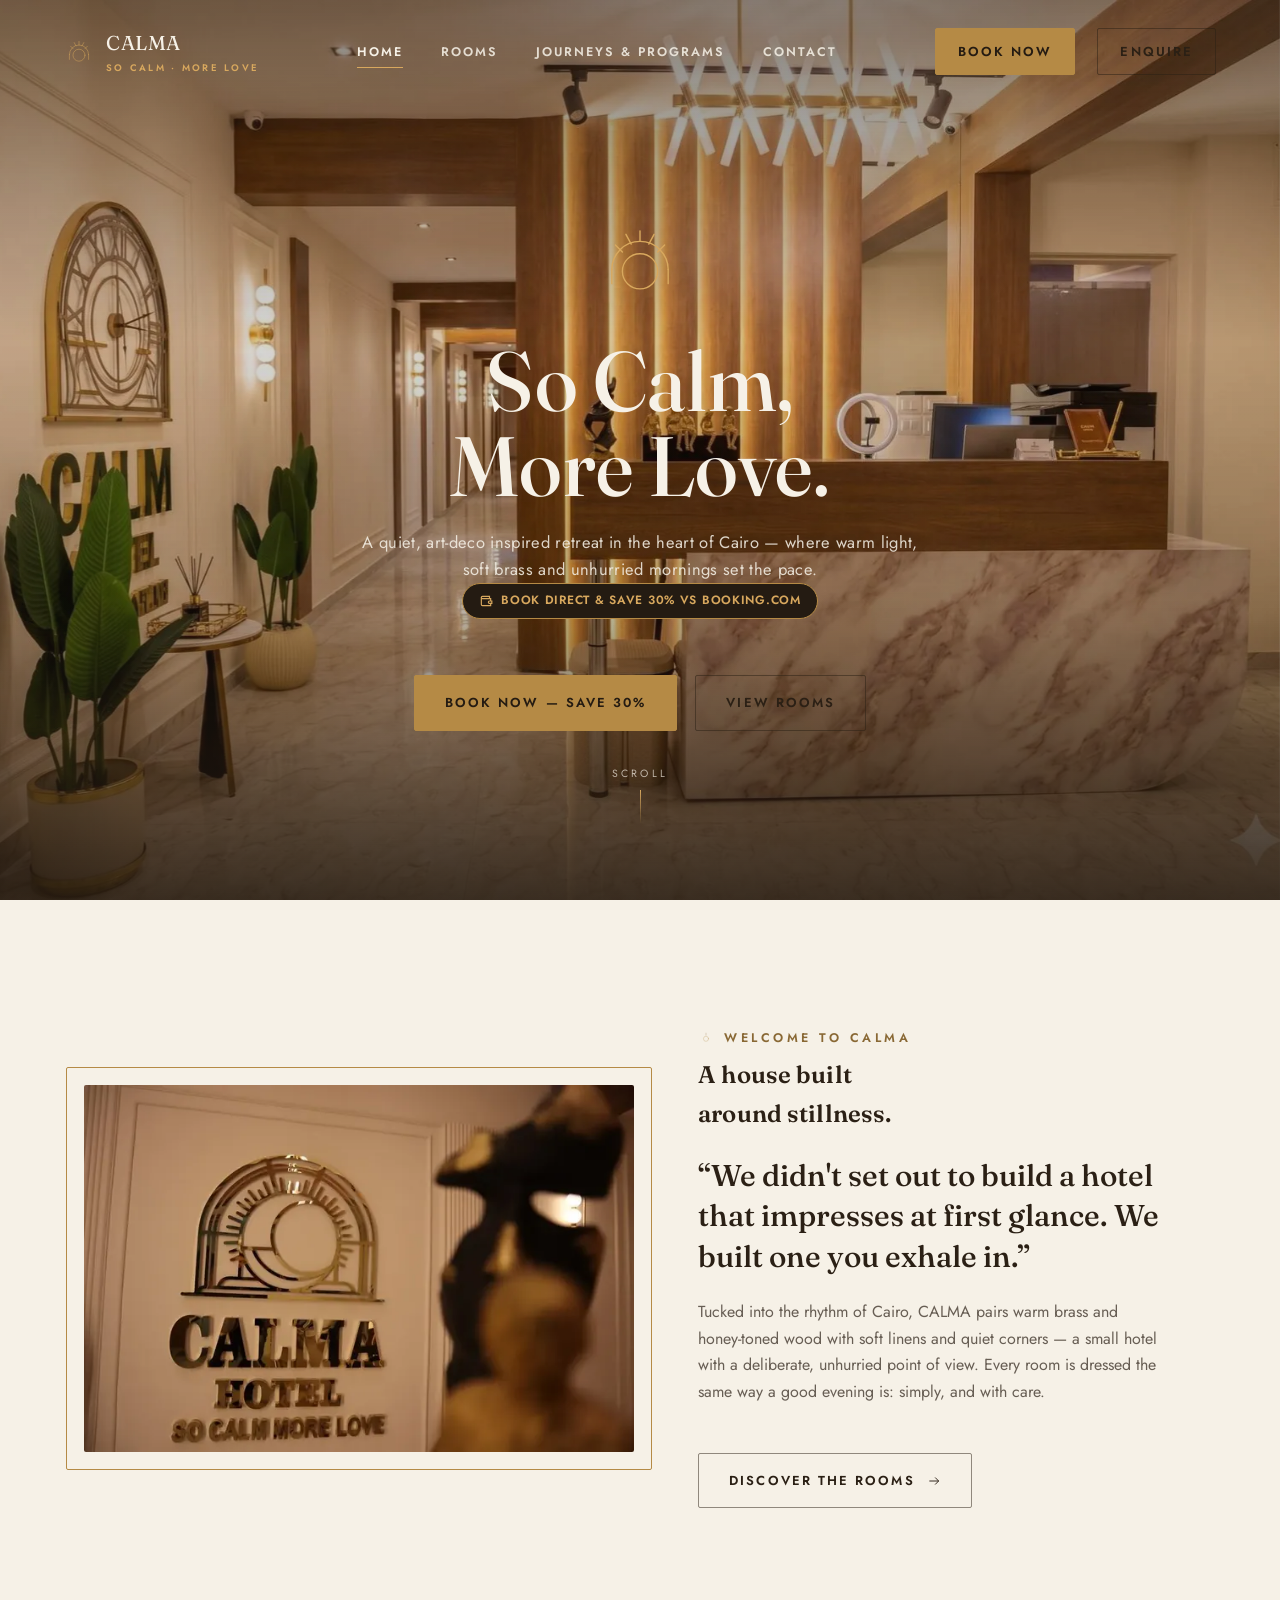
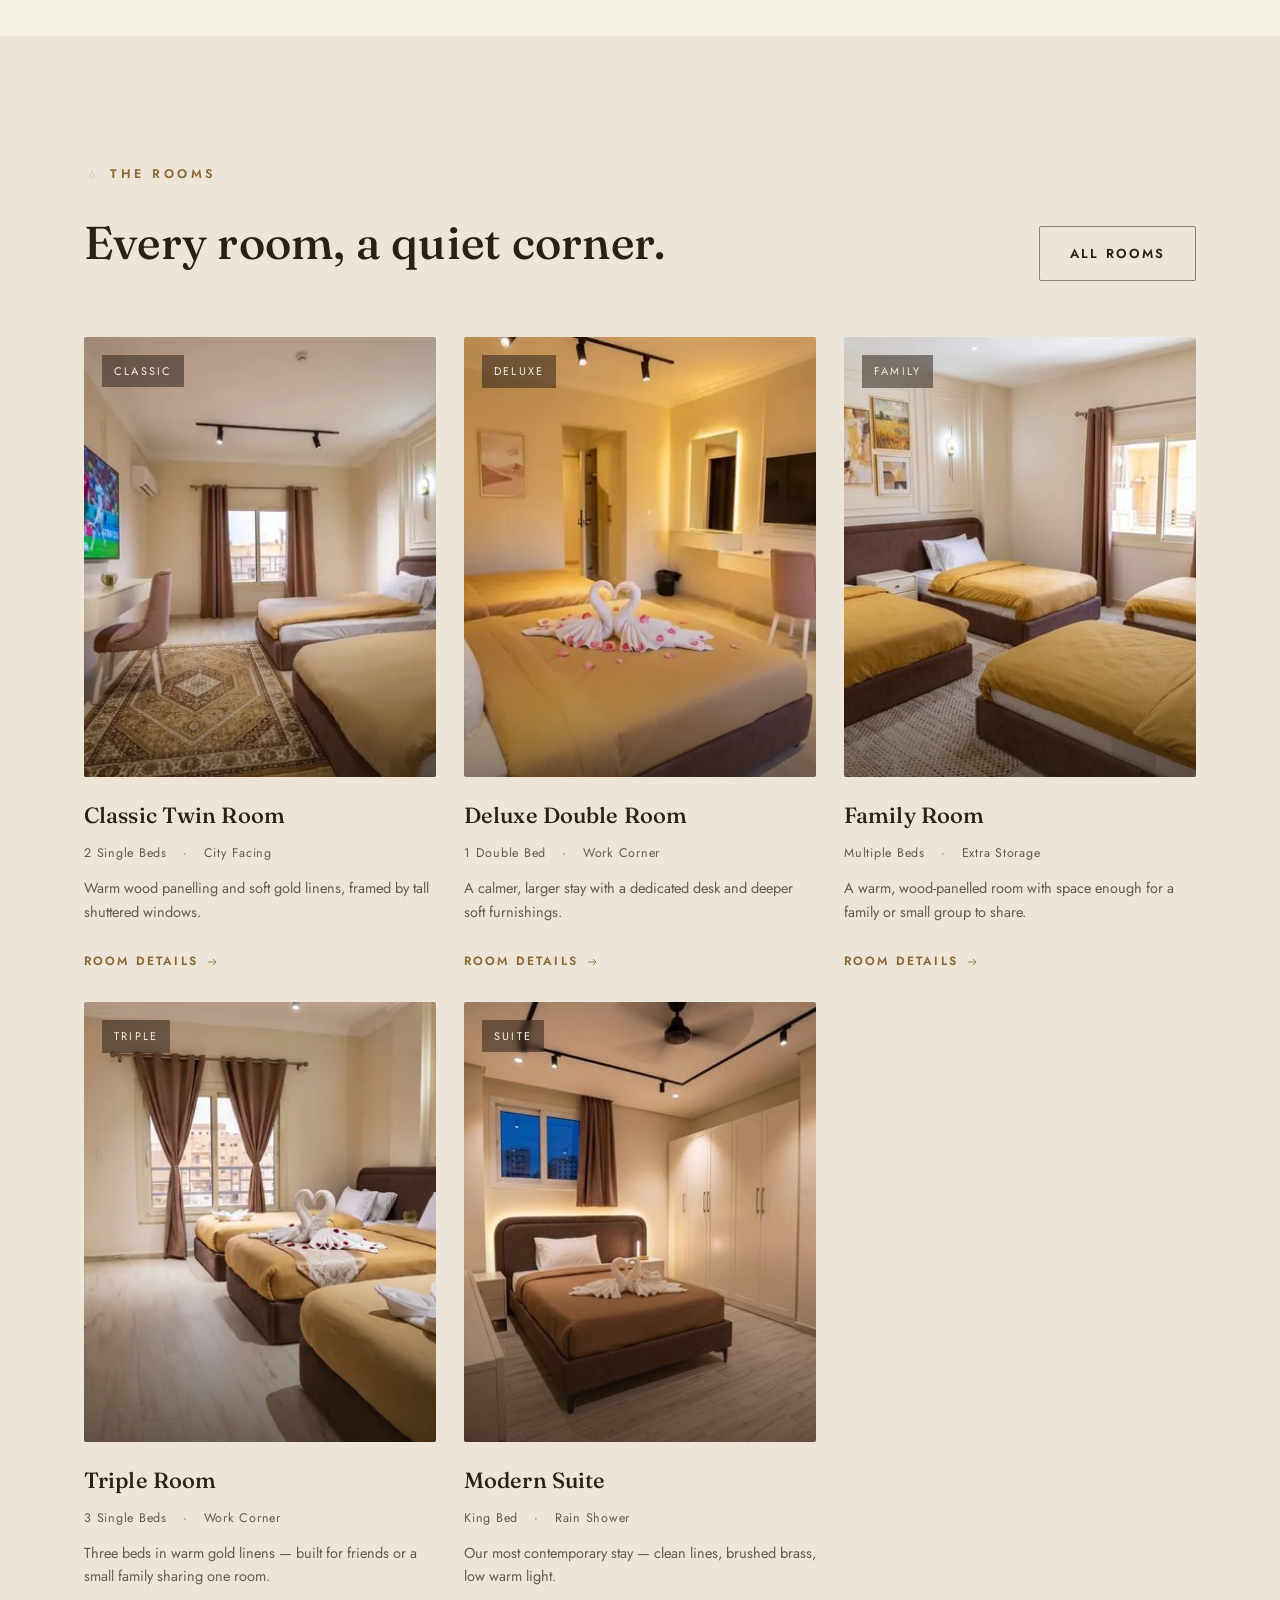
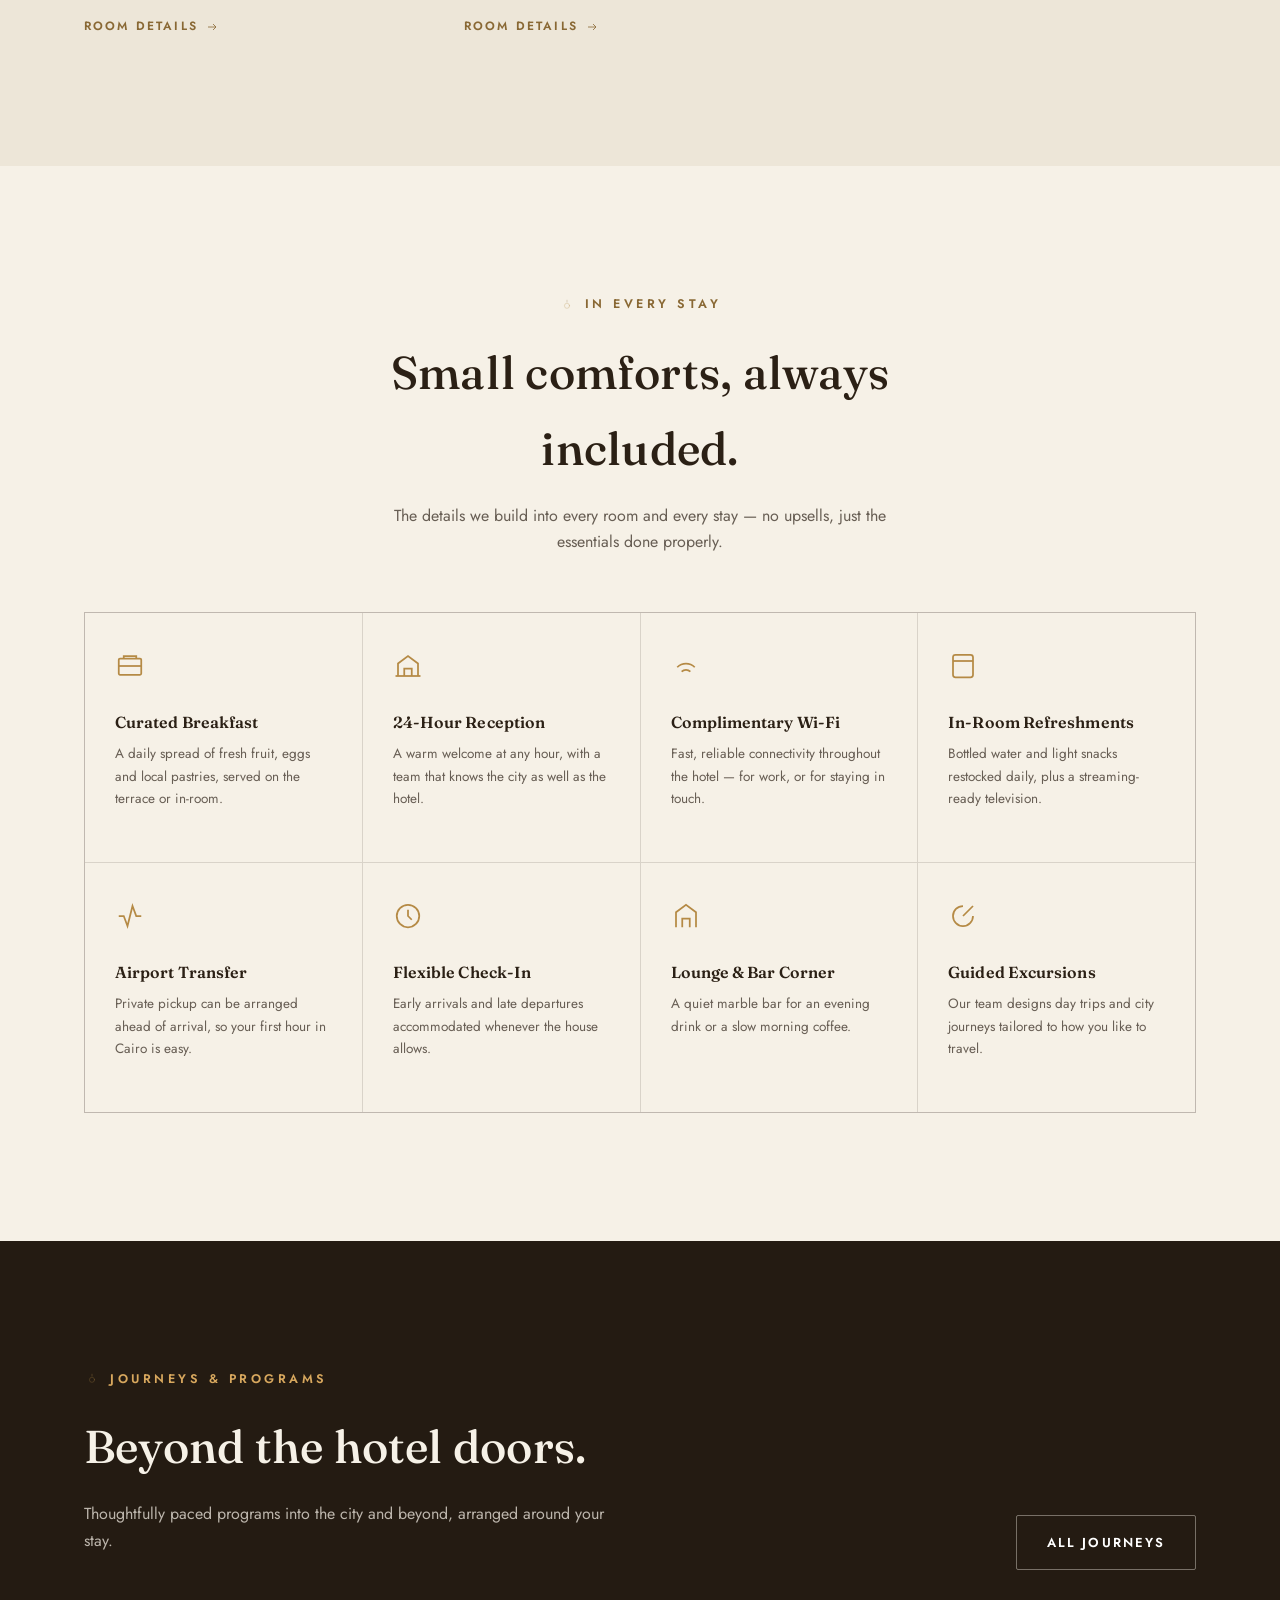
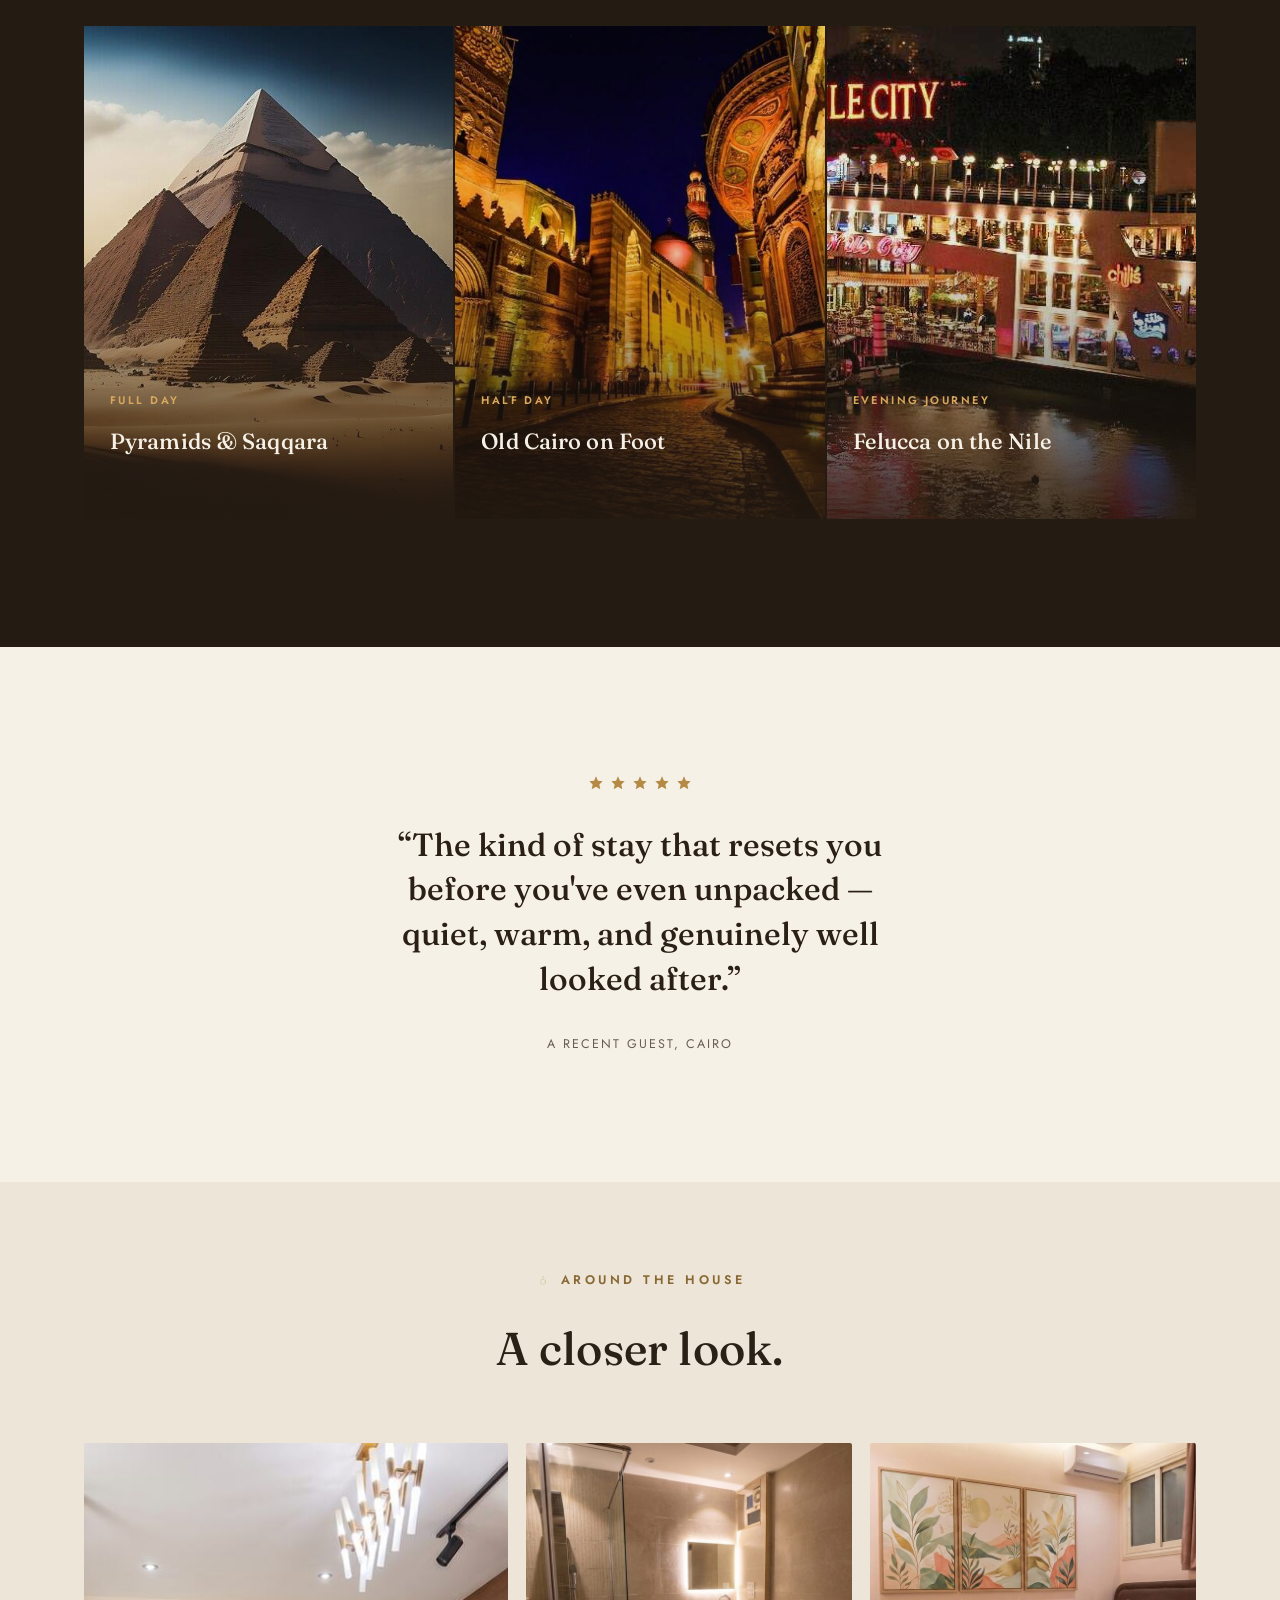
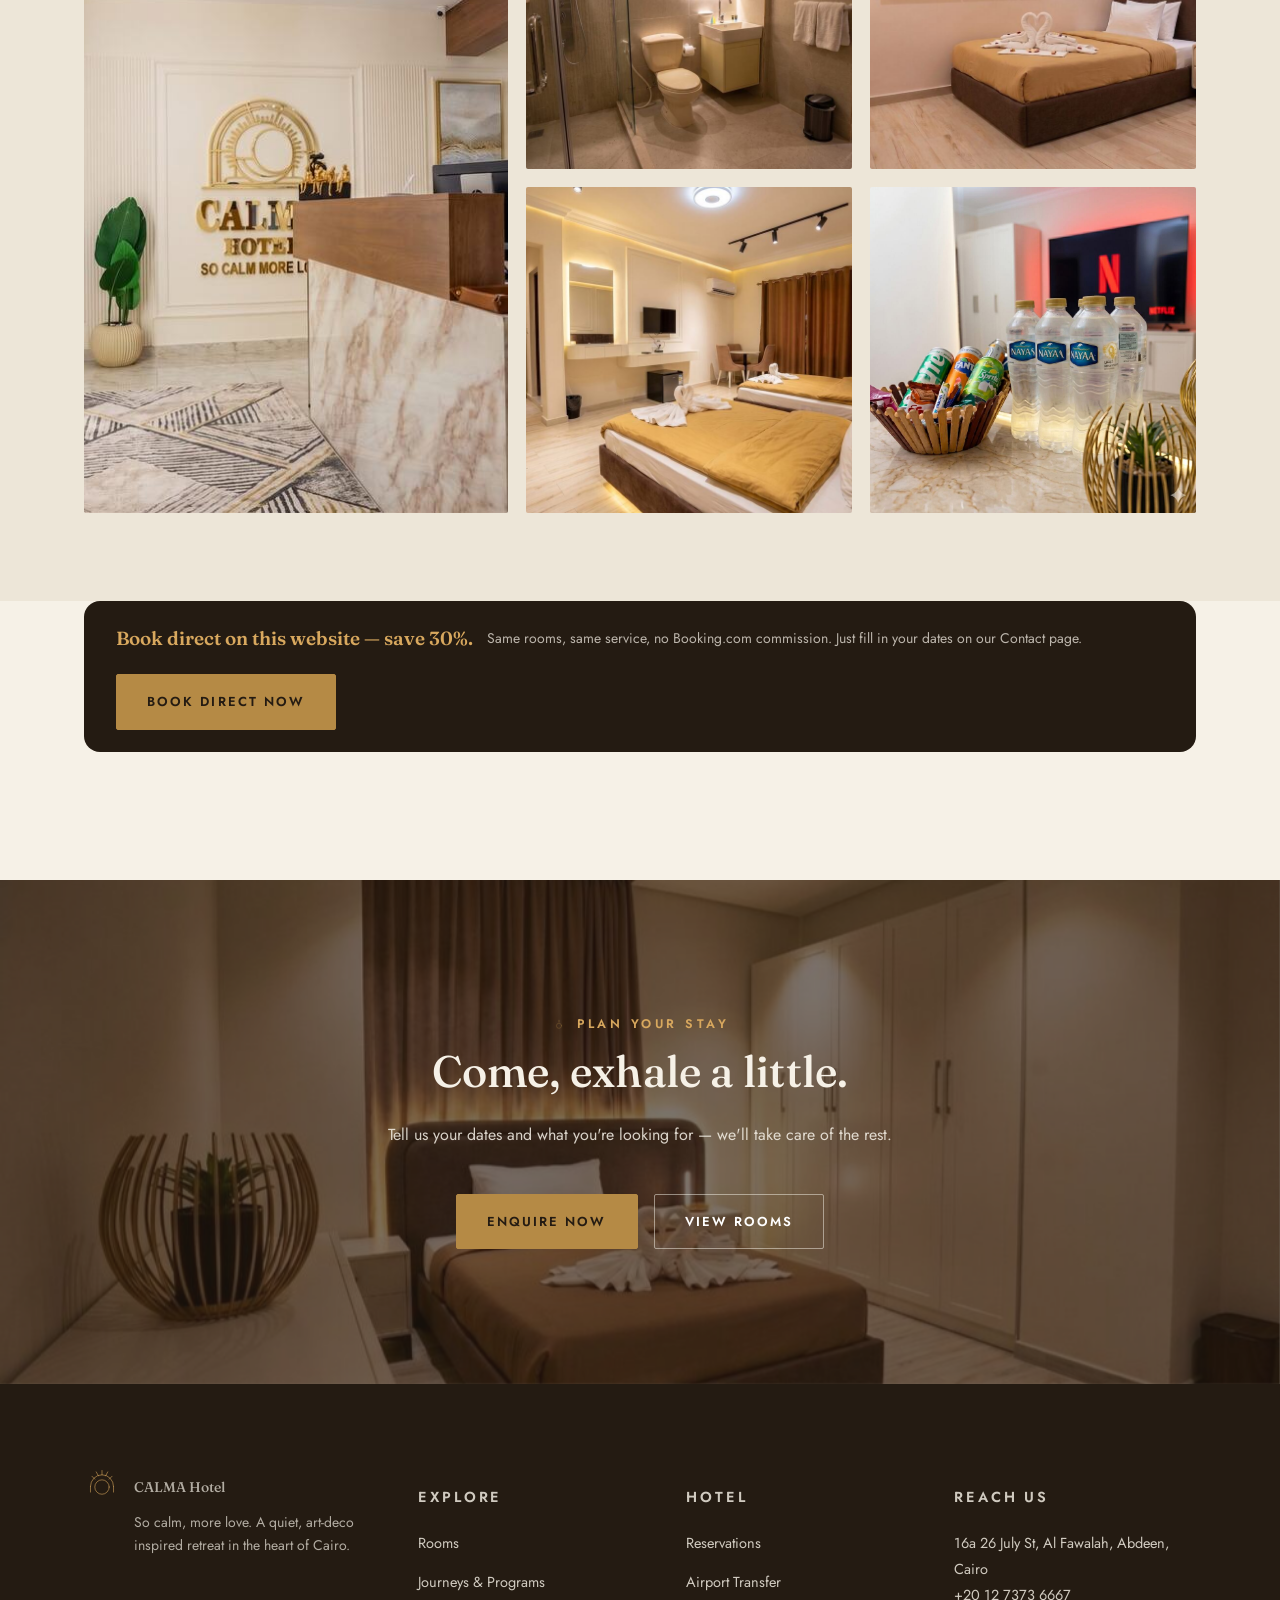
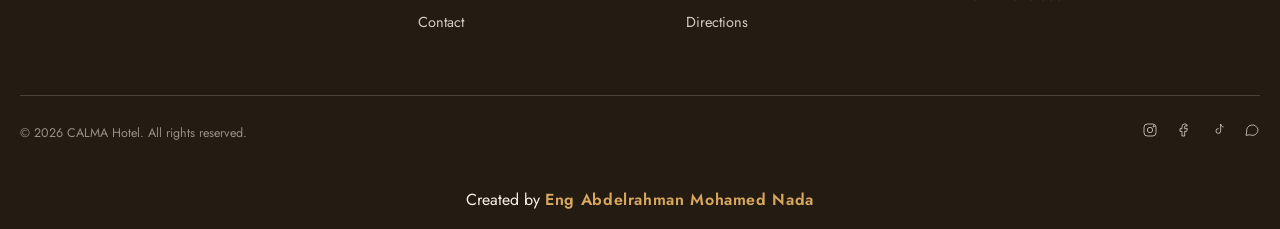
==== commit 582d0a55: "Add files via upload" ====
--- a/index.html
+++ b/index.html
@@ -32,8 +32,8 @@
 
 <link rel="preconnect" href="https://fonts.googleapis.com">
 <link rel="preconnect" href="https://fonts.gstatic.com" crossorigin>
-<link rel="preload" as="style" href="https://fonts.googleapis.com/css2?family=Fraunces:opsz,wght@9..144,400;9..144,500;9..144,600&family=Jost:wght@400;500;600;700&display=swap" onload="this.onload=null;this.rel='stylesheet'">
-<noscript><link rel="stylesheet" href="https://fonts.googleapis.com/css2?family=Fraunces:opsz,wght@9..144,400;9..144,500;9..144,600&family=Jost:wght@400;500;600;700&display=swap"></noscript>
+<link rel="preload" as="style" href="https://fonts.googleapis.com/css2?family=Fraunces:opsz,wght@9..144,400;9..144,500;9..144,600&amp;family=Jost:wght@400;500;600;700&amp;display=swap" onload="this.onload=null;this.rel='stylesheet'">
+<noscript><link rel="stylesheet" href="https://fonts.googleapis.com/css2?family=Fraunces:opsz,wght@9..144,400;9..144,500;9..144,600&amp;family=Jost:wght@400;500;600;700&amp;display=swap"></noscript>
 <link rel="stylesheet" href="/assets/css/style.css">
 <script type="application/ld+json">
 {
@@ -46,7 +46,10 @@
   "description": "CALMA Hotel in Cairo — a quiet, art-deco inspired retreat in the heart of the city.",
   "address": {
     "@type": "PostalAddress",
+    "streetAddress": "16a 26 July St, Al Fawalah, Abdeen",
     "addressLocality": "Cairo",
+    "addressRegion": "Cairo Governorate",
+    "postalCode": "4280180",
     "addressCountry": "EG"
   },
   "telephone": "+201273736667",
@@ -60,6 +63,8 @@
 </script>
 </head>
 <body>
+
+<div class="nav-sentinel" aria-hidden="true"></div>
 
 <!-- ============ NAV ============ -->
 <nav class="site-nav">
@@ -81,13 +86,13 @@
   <div class="nav-cta">
     <a href="/contact/" class="btn btn-gold" style="padding:12px 22px;">Book Now</a>
     <a href="/contact/" class="btn btn-outline" style="padding:12px 22px;">Enquire</a>
-    <button class="nav-toggle" aria-label="Open menu">
+    <button class="nav-toggle" aria-label="Open menu" aria-expanded="false" aria-controls="mobile-drawer">
       <svg width="26" height="26" viewBox="0 0 24 24" fill="none" stroke="currentColor" stroke-width="1.6"><line x1="3" y1="7" x2="21" y2="7"/><line x1="3" y1="12" x2="21" y2="12"/><line x1="3" y1="17" x2="21" y2="17"/></svg>
     </button>
   </div>
 </nav>
 
-<div class="mobile-drawer">
+<div class="mobile-drawer" id="mobile-drawer" role="dialog" aria-modal="true" aria-label="Menu" hidden>
   <button class="close-drawer" aria-label="Close menu">
     <svg width="28" height="28" viewBox="0 0 24 24" fill="none" stroke="currentColor" stroke-width="1.6"><line x1="5" y1="5" x2="19" y2="19"/><line x1="19" y1="5" x2="5" y2="19"/></svg>
   </button>
@@ -101,8 +106,8 @@
 <header class="hero">
   <div class="hero-media">
     <picture>
-      <source srcset="/assets/img/hero.webp" type="image/webp">
-      <img src="/assets/img/hero.jpg" alt="CALMA Hotel lobby with warm wood and brass sunburst emblem" width="1680" height="1119" fetchpriority="high">
+      <source srcset="/assets/img/hero-sm.webp 900w, /assets/img/hero.webp 1680w" sizes="100vw" type="image/webp">
+      <img src="/assets/img/hero.jpg" srcset="/assets/img/hero-sm.jpg 900w, /assets/img/hero.jpg 1680w" sizes="100vw" alt="CALMA Hotel lobby with warm wood and brass sunburst emblem" width="1680" height="1119" fetchpriority="high">
     </picture>
   </div>
   <div class="hero-inner">
@@ -131,8 +136,8 @@
   <div class="container brand-story">
     <div class="reveal frame">
       <picture>
-        <source srcset="/assets/img/door-sign.webp" type="image/webp">
-        <img src="/assets/img/door-sign.jpg" alt="The CALMA Hotel brass emblem at the entrance" width="1000" height="667" loading="lazy" decoding="async">
+        <source srcset="/assets/img/door-sign-sm.webp 650w, /assets/img/door-sign.webp 1000w" sizes="(max-width:880px) 90vw, 45vw" type="image/webp">
+        <img src="/assets/img/door-sign.jpg" srcset="/assets/img/door-sign-sm.jpg 650w, /assets/img/door-sign.jpg 1000w" sizes="(max-width:880px) 90vw, 45vw" alt="The CALMA Hotel brass emblem at the entrance" width="1000" height="667" loading="lazy" decoding="async">
       </picture>
     </div>
     <div class="reveal">
@@ -166,7 +171,7 @@
 
     <div class="grid-rooms">
       <a class="room-card reveal" href="/rooms/#classic-twin">
-        <div class="thumb"><span class="tag">Classic</span><picture><source srcset="/assets/img/room-classic.webp" type="image/webp"><img src="/assets/img/room-classic.jpg" alt="Classic Twin Room at CALMA Hotel" width="1000" height="666" loading="lazy" decoding="async"></picture></div>
+        <div class="thumb"><span class="tag">Classic</span><picture><source srcset="/assets/img/room-classic-sm.webp 650w, /assets/img/room-classic.webp 1000w" sizes="(max-width:620px) 92vw, (max-width:1180px) 45vw, 23vw" type="image/webp"><img src="/assets/img/room-classic.jpg" srcset="/assets/img/room-classic-sm.jpg 650w, /assets/img/room-classic.jpg 1000w" sizes="(max-width:620px) 92vw, (max-width:1180px) 45vw, 23vw" alt="Classic Twin Room at CALMA Hotel" width="1000" height="666" loading="lazy" decoding="async"></picture></div>
         <div class="meta">
           <h3>Classic Twin Room</h3>
           <div class="specs"><span>2 Single Beds</span><span>·</span><span>City Facing</span></div>
@@ -175,7 +180,7 @@
         </div>
       </a>
       <a class="room-card reveal" href="/rooms/#deluxe-double">
-        <div class="thumb"><span class="tag">Deluxe</span><picture><source srcset="/assets/img/room-double.webp" type="image/webp"><img src="/assets/img/room-double.jpg" alt="Deluxe Double Room at CALMA Hotel" width="1000" height="666" loading="lazy" decoding="async"></picture></div>
+        <div class="thumb"><span class="tag">Deluxe</span><picture><source srcset="/assets/img/room-double-sm.webp 650w, /assets/img/room-double.webp 1000w" sizes="(max-width:620px) 92vw, (max-width:1180px) 45vw, 23vw" type="image/webp"><img src="/assets/img/room-double.jpg" srcset="/assets/img/room-double-sm.jpg 650w, /assets/img/room-double.jpg 1000w" sizes="(max-width:620px) 92vw, (max-width:1180px) 45vw, 23vw" alt="Deluxe Double Room at CALMA Hotel" width="1000" height="666" loading="lazy" decoding="async"></picture></div>
         <div class="meta">
           <h3>Deluxe Double Room</h3>
           <div class="specs"><span>1 Double Bed</span><span>·</span><span>Work Corner</span></div>
@@ -183,8 +188,26 @@
           <span class="more">Room Details <svg viewBox="0 0 24 24" fill="none" stroke="currentColor" stroke-width="1.6"><line x1="4" y1="12" x2="20" y2="12"/><polyline points="14 6 20 12 14 18"/></svg></span>
         </div>
       </a>
+      <a class="room-card reveal" href="/rooms/#family">
+        <div class="thumb"><span class="tag">Family</span><img src="/assets/img/family-room.jpg" srcset="/assets/img/family-room-sm.jpg 650w, /assets/img/family-room.jpg 1000w" sizes="(max-width:620px) 92vw, (max-width:1180px) 45vw, 23vw" alt="Family Room at CALMA Hotel" width="1000" height="666" loading="lazy" decoding="async"></div>
+        <div class="meta">
+          <h3>Family Room</h3>
+          <div class="specs"><span>Multiple Beds</span><span>·</span><span>Extra Storage</span></div>
+          <p class="desc">A warm, wood-panelled room with space enough for a family or small group to share.</p>
+          <span class="more">Room Details <svg viewBox="0 0 24 24" fill="none" stroke="currentColor" stroke-width="1.6"><line x1="4" y1="12" x2="20" y2="12"/><polyline points="14 6 20 12 14 18"/></svg></span>
+        </div>
+      </a>
+      <a class="room-card reveal" href="/rooms/#triple">
+        <div class="thumb"><span class="tag">Triple</span><picture><source srcset="/assets/img/room-triple-sm.webp 650w, /assets/img/room-triple.webp 1000w" sizes="(max-width:620px) 92vw, (max-width:1180px) 45vw, 23vw" type="image/webp"><img src="/assets/img/room-triple.jpg" srcset="/assets/img/room-triple-sm.jpg 650w, /assets/img/room-triple.jpg 1000w" sizes="(max-width:620px) 92vw, (max-width:1180px) 45vw, 23vw" alt="Triple Room at CALMA Hotel" width="1000" height="666" loading="lazy" decoding="async"></picture></div>
+        <div class="meta">
+          <h3>Triple Room</h3>
+          <div class="specs"><span>3 Single Beds</span><span>·</span><span>Work Corner</span></div>
+          <p class="desc">Three beds in warm gold linens — built for friends or a small family sharing one room.</p>
+          <span class="more">Room Details <svg viewBox="0 0 24 24" fill="none" stroke="currentColor" stroke-width="1.6"><line x1="4" y1="12" x2="20" y2="12"/><polyline points="14 6 20 12 14 18"/></svg></span>
+        </div>
+      </a>
       <a class="room-card reveal" href="/rooms/#modern-suite">
-        <div class="thumb"><span class="tag">Suite</span><img src="/assets/img/room-modern.jpg" alt="Modern Suite at CALMA Hotel" width="1000" height="666" loading="lazy" decoding="async"></div>
+        <div class="thumb"><span class="tag">Suite</span><img src="/assets/img/room-modern.jpg" srcset="/assets/img/room-modern-sm.jpg 650w, /assets/img/room-modern.jpg 1000w" sizes="(max-width:620px) 92vw, (max-width:1180px) 45vw, 23vw" alt="Modern Suite at CALMA Hotel" width="1000" height="666" loading="lazy" decoding="async"></div>
         <div class="meta">
           <h3>Modern Suite</h3>
           <div class="specs"><span>King Bed</span><span>·</span><span>Rain Shower</span></div>
@@ -397,7 +420,7 @@
     </div>
     <div class="footer-col">
       <p class="footer-col-title">Reach Us</p>
-      <p>Downtown Cairo, Egypt<br><a href="tel:+201273736667" style="color:inherit;">+20 12 7373 6667</a></p>
+      <p>16a 26 July St, Al Fawalah, Abdeen, Cairo<br><a href="tel:+201273736667" style="color:inherit;">+20 12 7373 6667</a></p>
     </div>
   </div>
   <div class="container footer-bottom">
--- a/assets/css/style.css
+++ b/assets/css/style.css
@@ -15,6 +15,7 @@
   --espresso:#241B12;
   --espresso-soft:#382A1B;
   --gold:#B58A45;
+  --gold-text:#896834; /* same hue as --gold, darkened to pass 4.5:1 on ivory for real body/label text */
   --gold-light:#D8A85E;
   --clay:#A9694A;
   --ink:#2B2015;
@@ -31,6 +32,8 @@
 
   --ease: cubic-bezier(.22,.68,0,1);
 }
+
+.nav-sentinel{ position:absolute; top:60px; left:0; width:1px; height:1px; pointer-events:none; }
 
 *,*::before,*::after{ box-sizing:border-box; }
 html{ scroll-behavior:smooth; }
@@ -69,7 +72,7 @@
 .eyebrow{
   display:inline-flex; align-items:center; gap:10px;
   font-family:var(--body); font-size:12.5px; font-weight:600;
-  letter-spacing:.28em; text-transform:uppercase; color:var(--gold);
+  letter-spacing:.28em; text-transform:uppercase; color:var(--gold-text);
 }
 @media (max-width:560px){
   .eyebrow{ font-size:11.5px; letter-spacing:.16em; }
@@ -131,13 +134,6 @@
 .save-strip .save-strip-text{ display:flex; align-items:center; gap:14px; flex-wrap:wrap; }
 .save-strip .save-strip-text strong{ color:var(--gold-light); font-family:var(--display); font-size:19px; font-weight:600; }
 .save-strip .save-strip-text span{ color:rgba(246,241,231,.72); font-size:14px; }
-.price-compare{ display:flex; align-items:baseline; gap:10px; flex-wrap:wrap; }
-.price-compare .was{ text-decoration:line-through; opacity:.55; font-size:14px; }
-.price-compare .now{ color:var(--gold-light); font-family:var(--display); font-weight:600; font-size:20px; }
-.price-compare .tag{
-  background:var(--gold); color:var(--espresso); font-size:11px; font-weight:700;
-  letter-spacing:.05em; text-transform:uppercase; border-radius:6px; padding:3px 8px;
-}
 .room-save-ribbon{
   position:absolute; bottom:14px; inset-inline-start:14px; z-index:2;
   background:var(--gold); color:var(--espresso);
@@ -174,7 +170,7 @@
 }
 .nav-links a:hover, .nav-links a.active{ opacity:1; border-color:var(--gold-light); }
 .nav-cta{ display:flex; align-items:center; gap:22px; }
-.nav-toggle{ display:none; background:none; border:0; color:var(--ivory); flex:none; }
+.nav-toggle{ display:none; background:none; border:0; color:var(--ivory); flex:none; padding:11px; margin:-11px; }
 @media (max-width: 900px){
   .nav-links{ display:none; }
   .nav-toggle{ display:block; }
@@ -199,9 +195,11 @@
   display:flex; flex-direction:column; align-items:flex-start; justify-content:center; gap:26px;
   padding:var(--pad); transform:translateY(-100%); transition:transform .5s var(--ease);
 }
+.mobile-drawer[hidden]{ display:none; }
 .mobile-drawer.open{ transform:translateY(0); }
 .mobile-drawer a{ color:var(--ivory); font-family:var(--display); font-size:30px; }
-.mobile-drawer .close-drawer{ position:absolute; top:26px; right:var(--pad); background:none; border:0; color:var(--ivory); }
+.mobile-drawer .close-drawer{ position:absolute; top:14px; right:calc(var(--pad) - 12px); background:none; border:0; color:var(--ivory); padding:12px; }
+body.no-scroll{ overflow:hidden; }
 
 /* ---------- hero ---------- */
 .hero{
@@ -275,12 +273,6 @@
 .on-dark .section-head p{ color:rgba(246,241,231,.72); }
 .on-stone{ background:var(--stone); }
 
-/* ---------- ornament divider ---------- */
-.ornament{ display:flex; align-items:center; justify-content:center; gap:16px; margin:0 auto; width:100%; max-width:220px; }
-.ornament .stem{ height:1px; flex:1; background:var(--line); }
-.on-dark .ornament .stem{ background:var(--line-on-dark); }
-.ornament .sun-mark{ width:22px; height:22px; color:var(--gold); flex:none; }
-
 /* ---------- intro / brand story ---------- */
 .brand-story{ display:grid; grid-template-columns:1.05fr .95fr; gap:64px; align-items:center; }
 .brand-story .frame{ position:relative; }
@@ -294,7 +286,7 @@
 @media (max-width:880px){ .brand-story{ grid-template-columns:1fr; gap:36px; } }
 
 /* ---------- rooms grid ---------- */
-.grid-rooms{ display:grid; grid-template-columns:repeat(3,1fr); gap:34px; margin-top:56px; }
+.grid-rooms{ display:grid; grid-template-columns:repeat(3,1fr); gap:28px; margin-top:56px; }
 .room-card{ display:block; }
 .room-card .thumb{ position:relative; overflow:hidden; border-radius:2px; aspect-ratio:4/5; }
 .room-card .thumb img{ width:100%; height:100%; object-fit:cover; transition:transform .8s var(--ease); }
@@ -305,11 +297,11 @@
 .room-card h3{ font-size:22px; font-weight:500; }
 .room-card .specs{ display:flex; gap:16px; margin-top:10px; font-size:12.5px; letter-spacing:.06em; color:var(--ink-70); }
 .room-card p.desc{ margin-top:12px; color:var(--ink-70); font-size:14.5px; }
-.room-card .more{ margin-top:14px; display:inline-flex; align-items:center; gap:8px; font-size:12px; letter-spacing:.18em; text-transform:uppercase; color:var(--gold); font-weight:600; }
+.room-card .more{ margin-top:14px; display:inline-flex; align-items:center; gap:8px; font-size:12px; letter-spacing:.18em; text-transform:uppercase; color:var(--gold-text); font-weight:600; }
 .room-card .more svg{ width:12px; height:12px; transition:transform .3s var(--ease); }
 .room-card:hover .more svg{ transform:translateX(4px); }
 
-@media (max-width:980px){ .grid-rooms{ grid-template-columns:repeat(2,1fr); gap:26px; } }
+@media (max-width:1180px){ .grid-rooms{ grid-template-columns:repeat(2,1fr); gap:26px; } }
 @media (max-width:620px){ .grid-rooms{ grid-template-columns:1fr; } }
 
 /* ---------- amenities ---------- */
@@ -342,7 +334,7 @@
 .offer-row .thumb{ position:relative; overflow:hidden; border-radius:2px; aspect-ratio:5/4; }
 .offer-row .thumb img{ width:100%; height:100%; object-fit:cover; }
 .offer-row .kicker{ display:flex; align-items:center; gap:12px; margin-bottom:16px; }
-.offer-row .kicker .num{ font-family:var(--display); color:var(--gold); font-size:14px; letter-spacing:.06em; }
+.offer-row .kicker .num{ font-family:var(--display); color:var(--gold-text); font-size:14px; letter-spacing:.06em; }
 .offer-row h3{ font-size:clamp(24px,2.6vw,32px); font-weight:500; }
 .offer-row .desc{ margin-top:16px; color:var(--ink-70); font-size:15.5px; max-width:540px; }
 .offer-row .includes{ margin-top:22px; display:flex; flex-wrap:wrap; gap:10px 26px; }
@@ -410,7 +402,7 @@
   font-family:var(--body); font-size:15.5px; color:var(--ink); transition:border-color .3s;
 }
 .field textarea{ resize:vertical; min-height:110px; }
-.field input:focus, .field select:focus, .field textarea:focus{ border-color:var(--gold); outline:none; }
+.field input:focus, .field select:focus, .field textarea:focus{ border-color:var(--gold-text); }
 @media (max-width:640px){ .form-grid{ grid-template-columns:1fr; } }
 
 .contact-grid{ display:grid; grid-template-columns:1fr 1fr; gap:70px; }
@@ -425,8 +417,3 @@
   .contact-grid .contact-form-col{ order:1; }
   .contact-grid .contact-info{ order:2; }
 }
-
-/* ---------- utility ---------- */
-.stack-gap{ display:flex; flex-direction:column; gap:18px; }
-.text-center{ text-align:center; }
-.mt-lg{ margin-top:56px; }
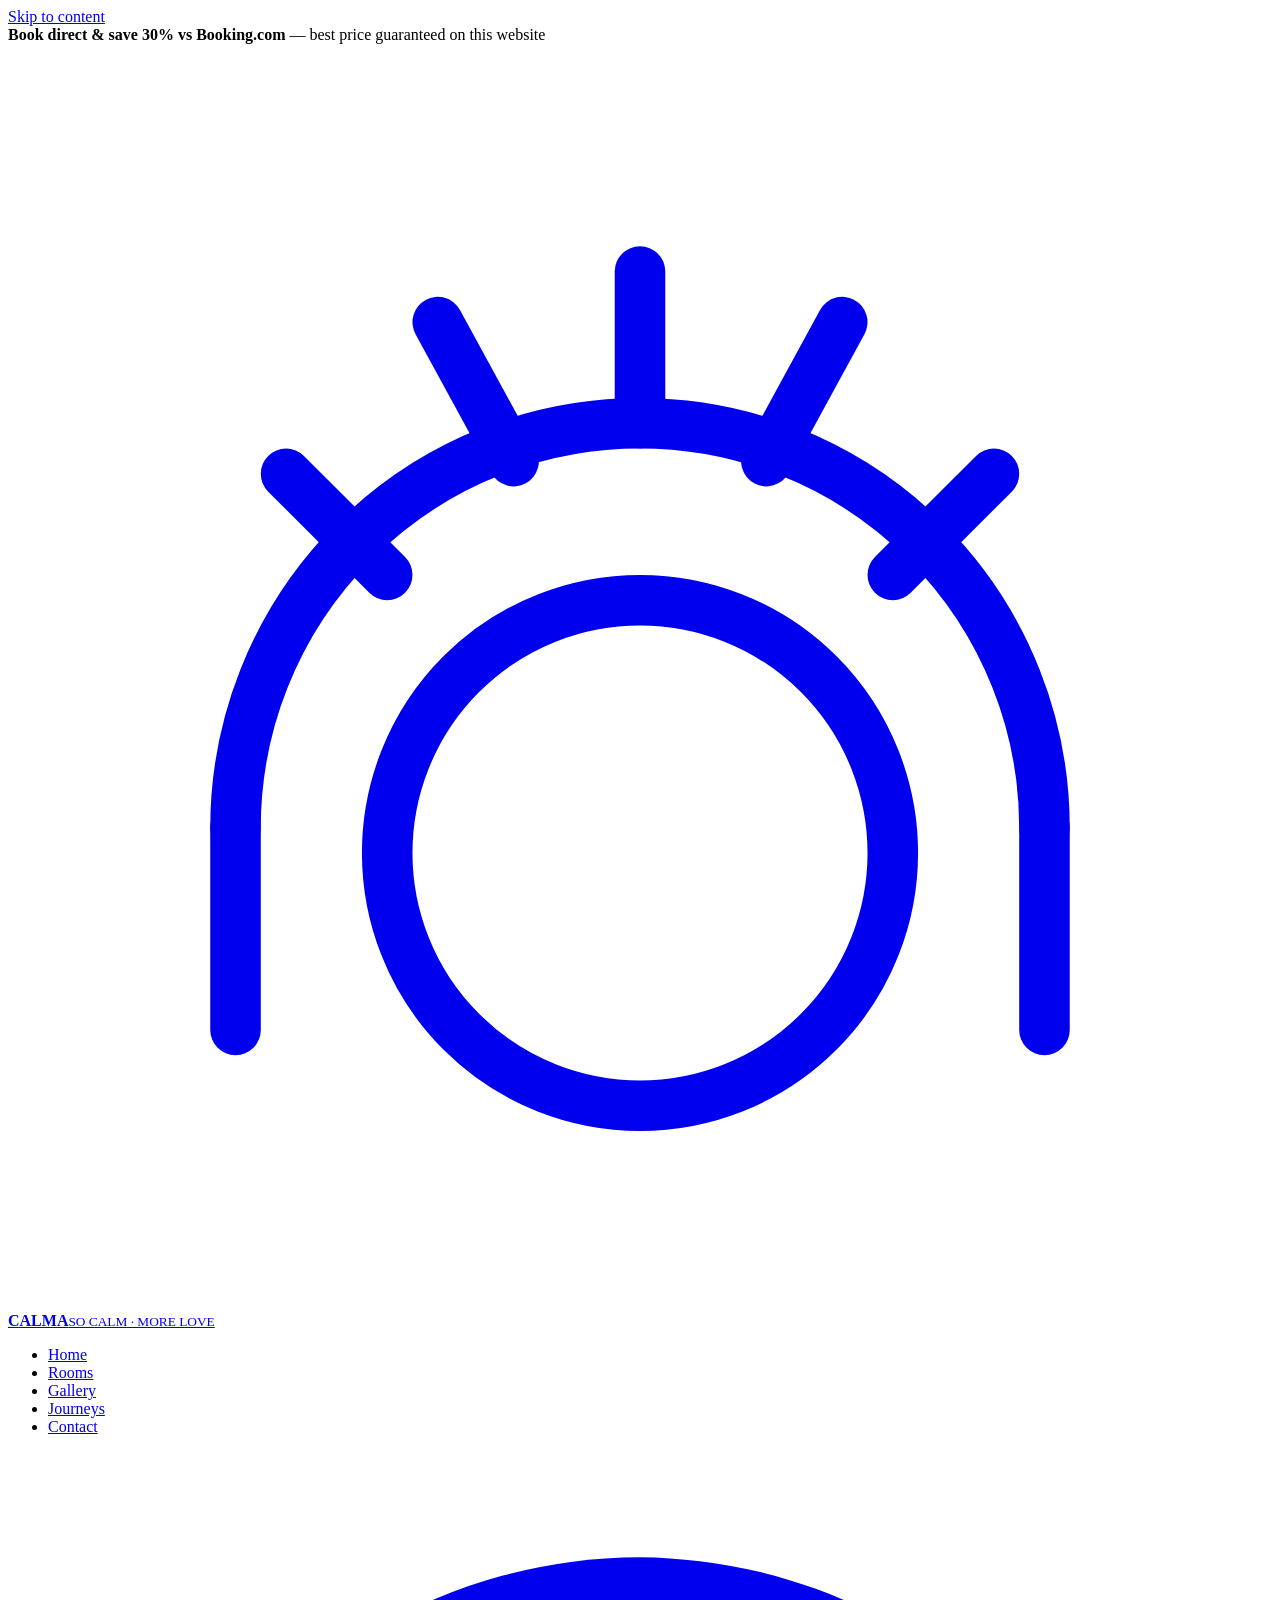
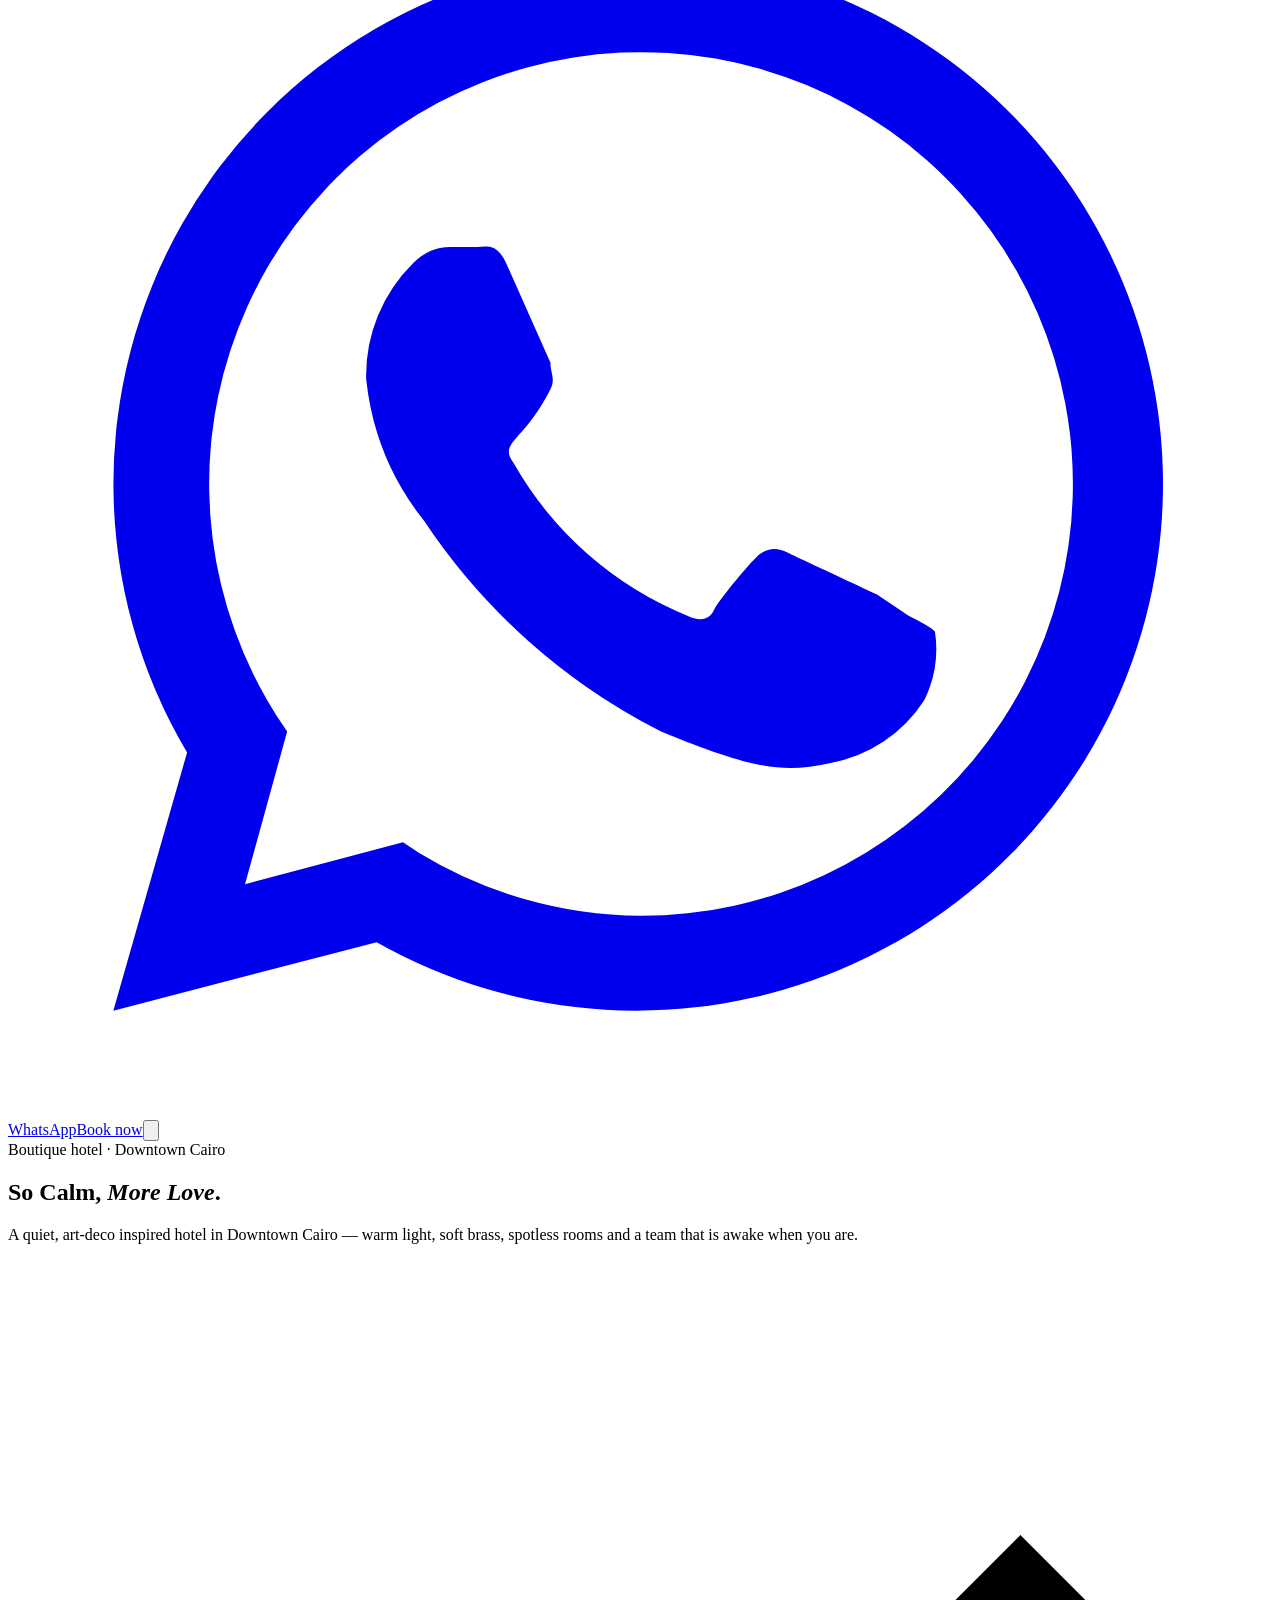
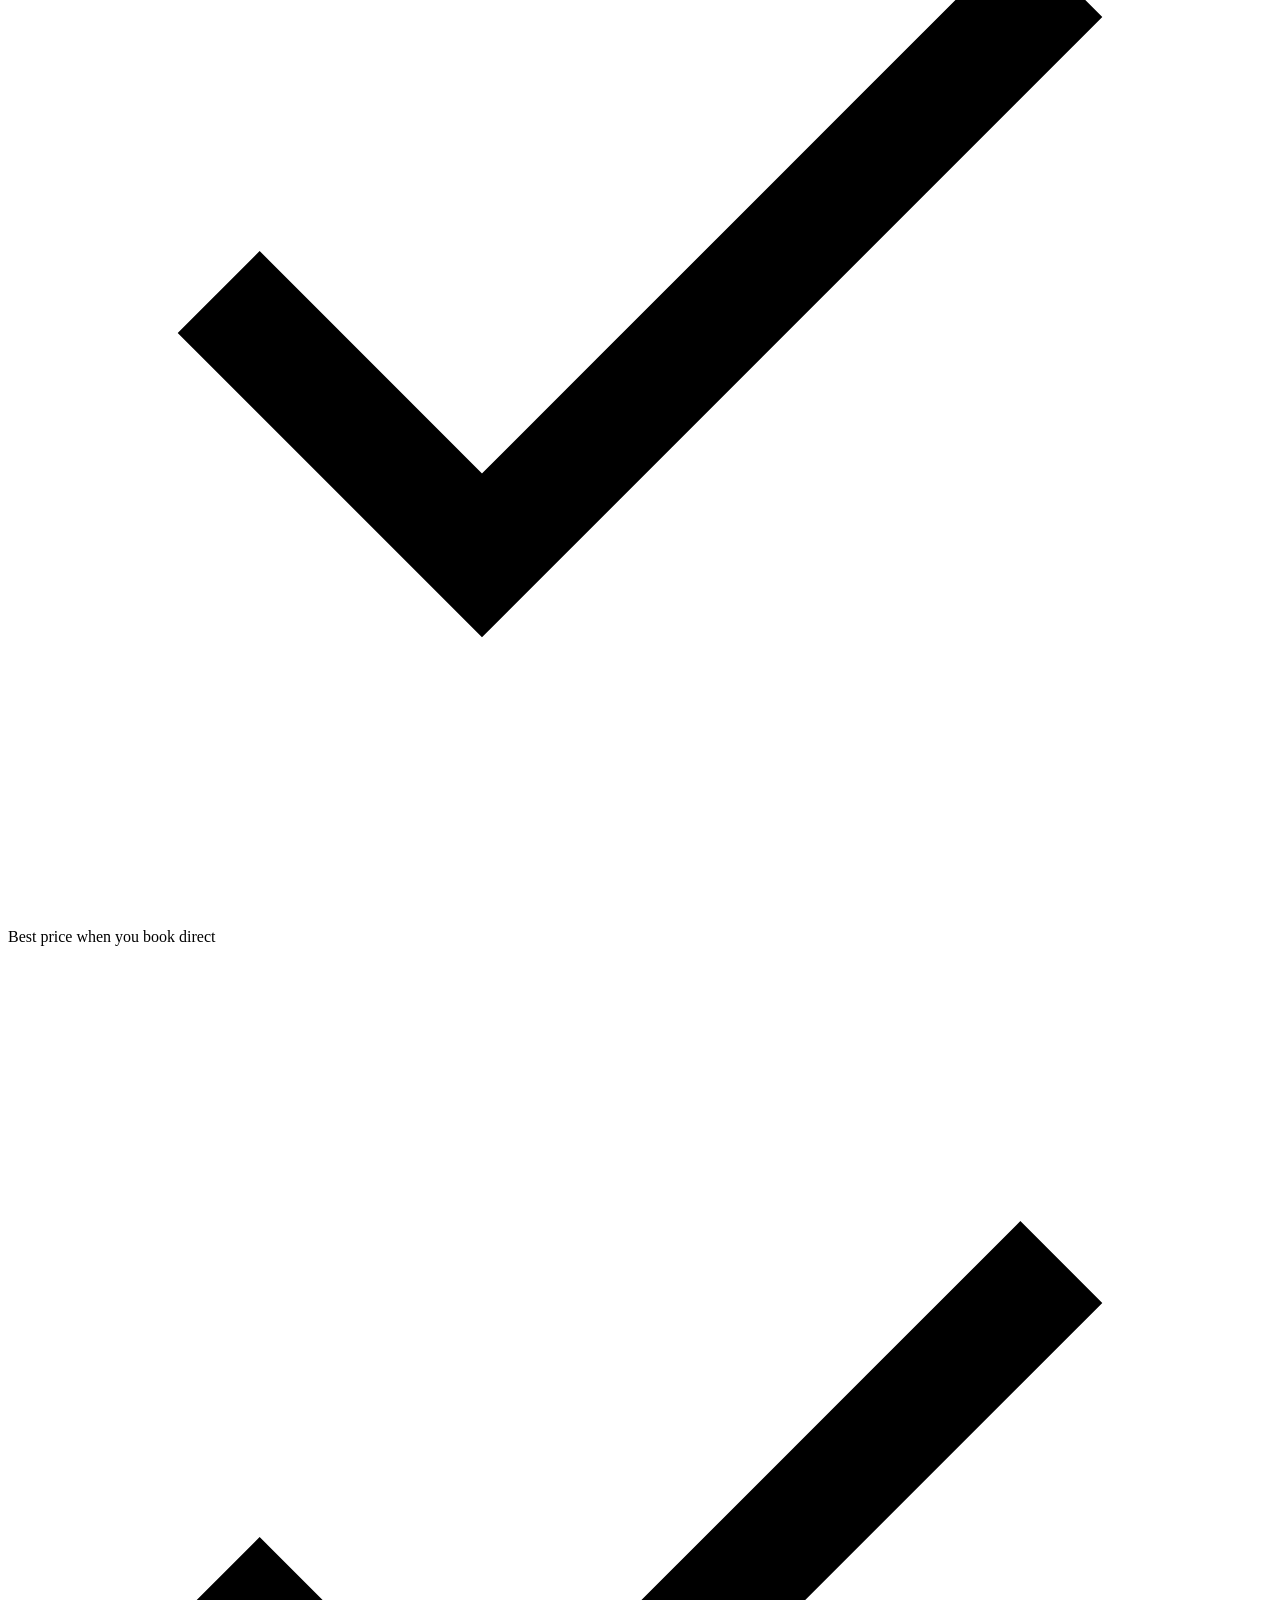
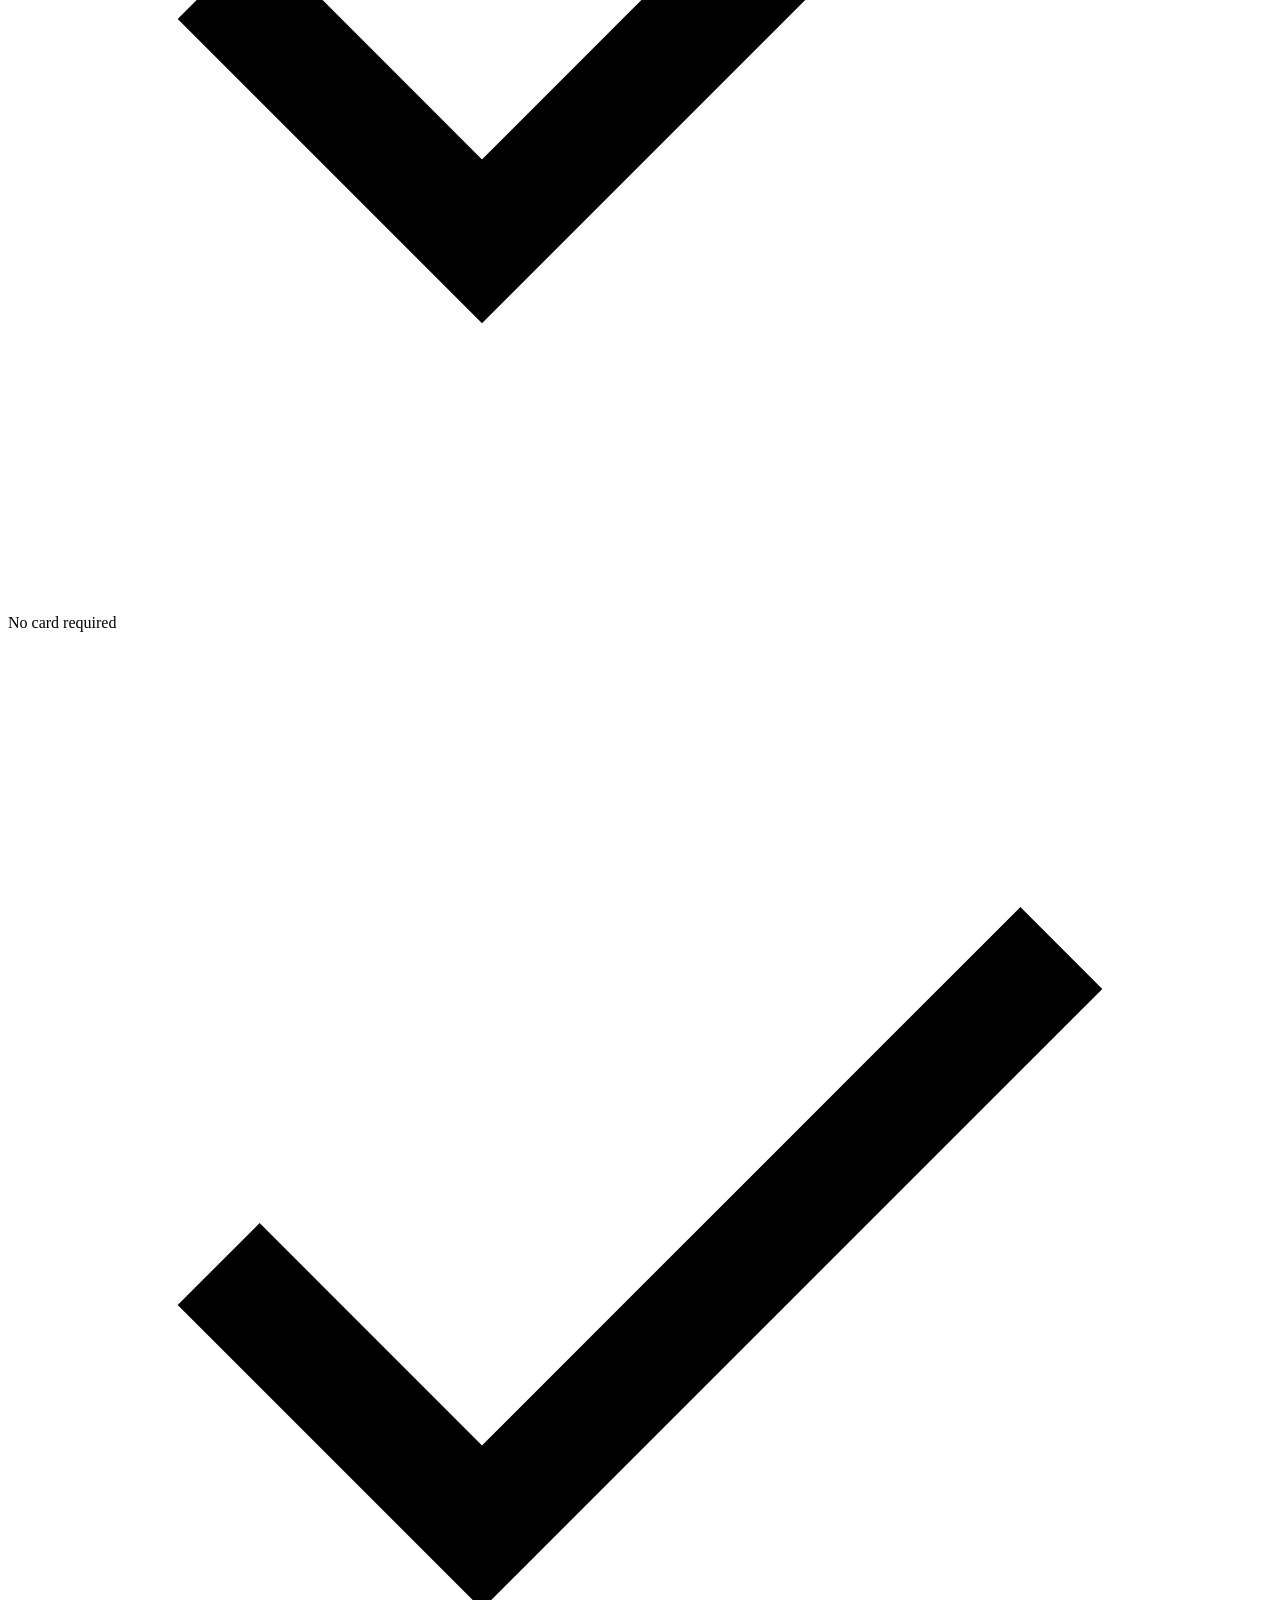
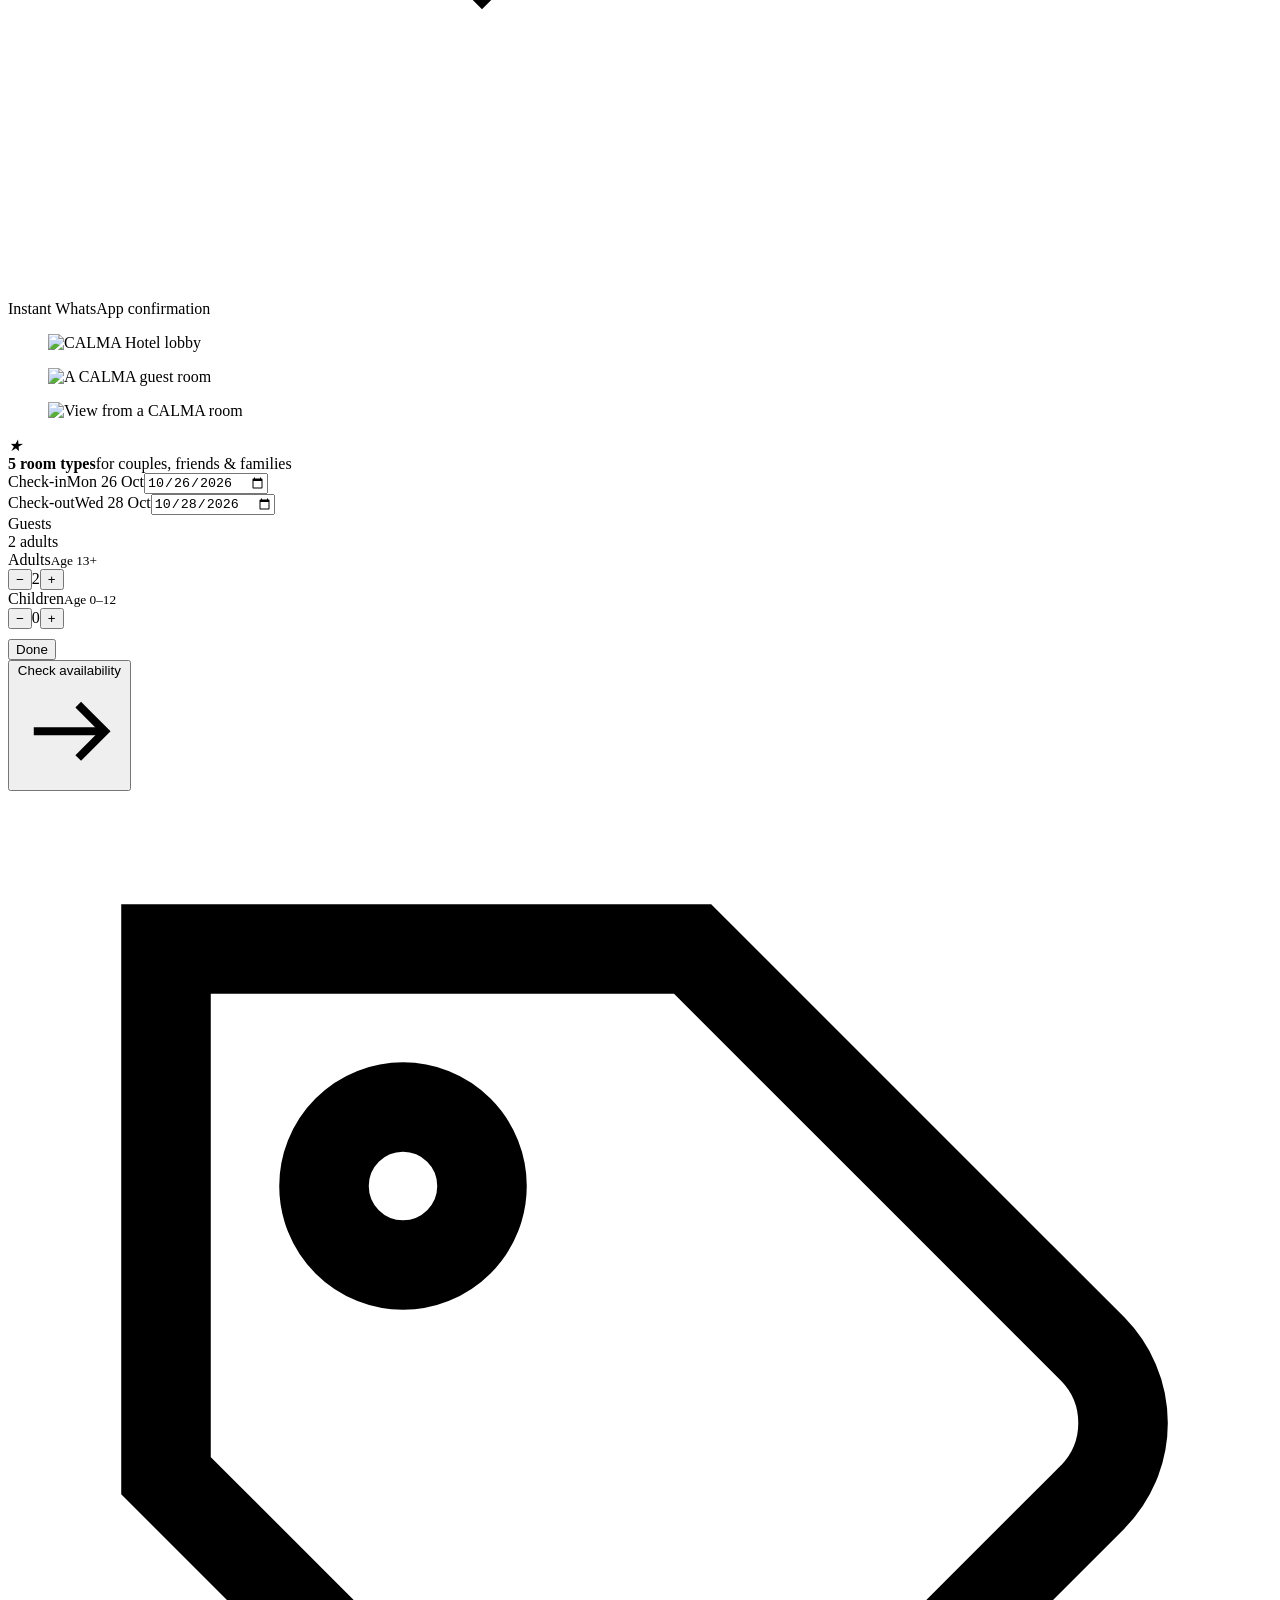
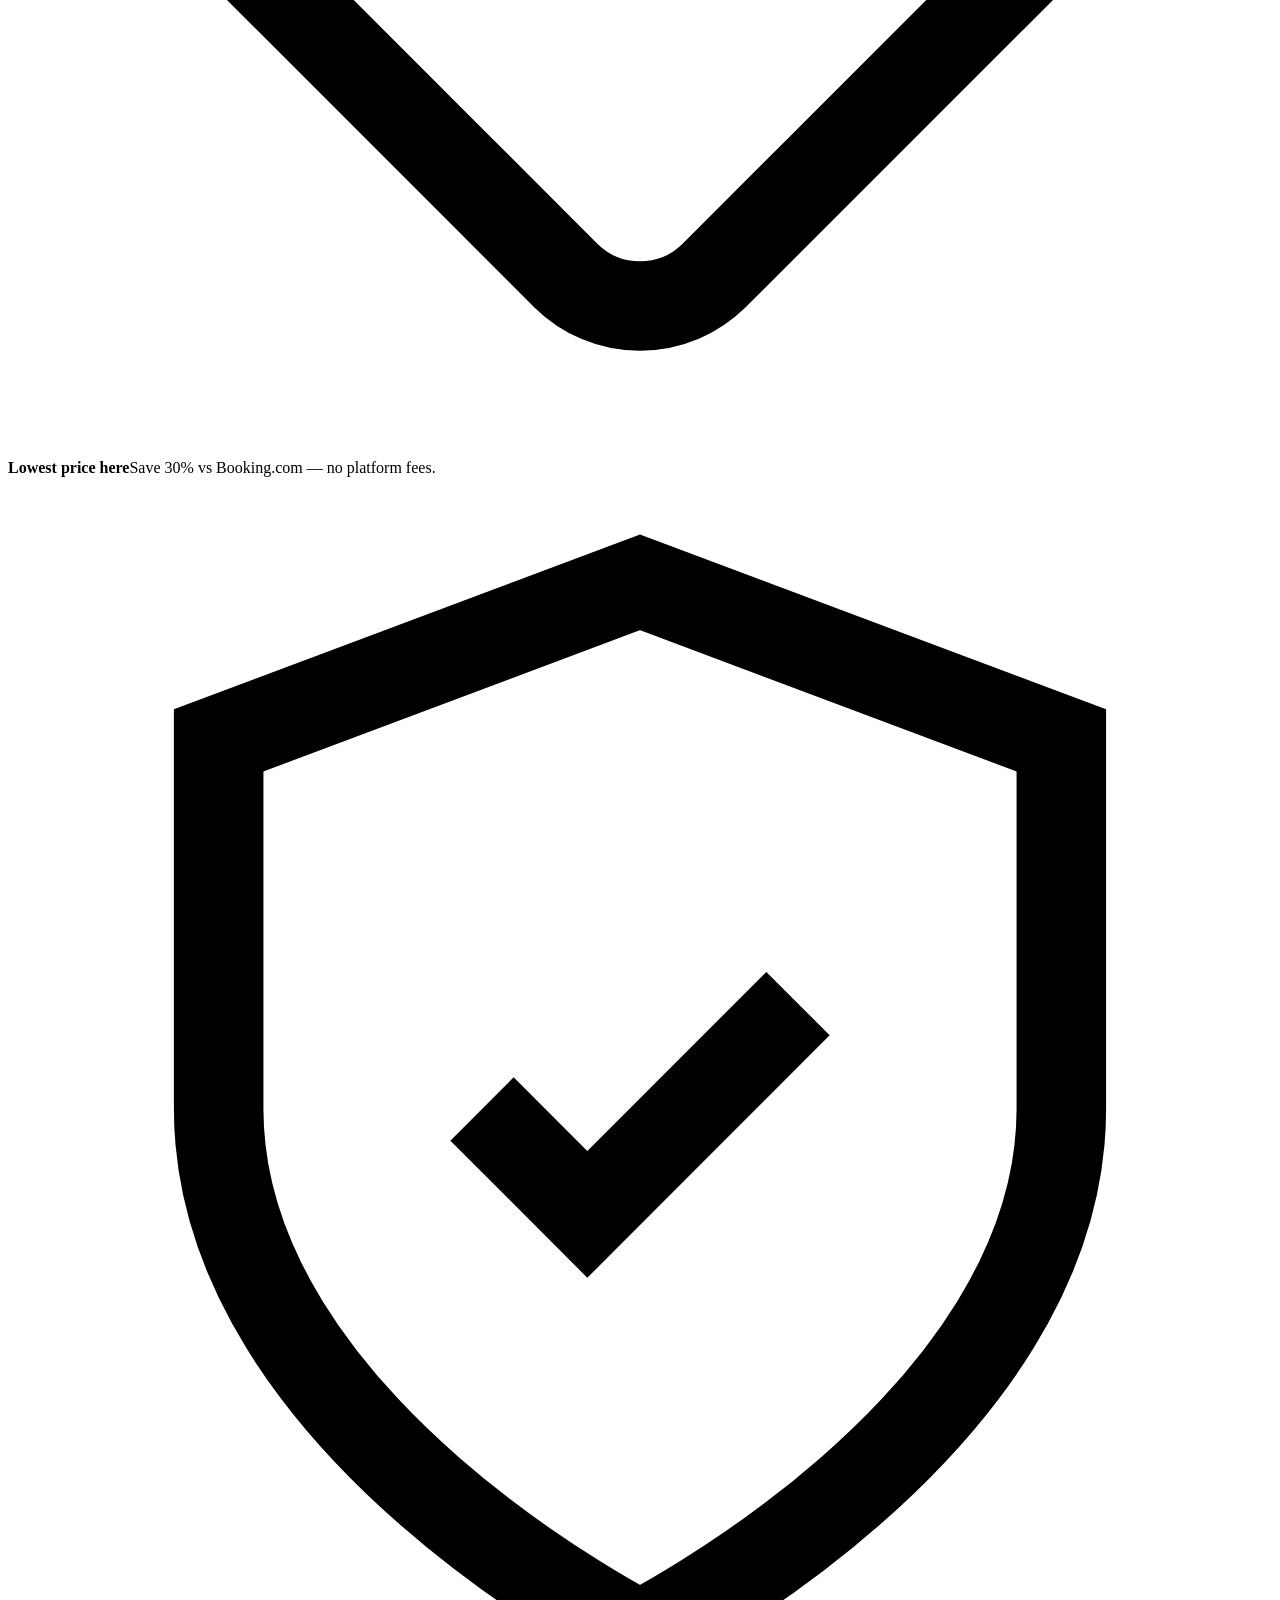
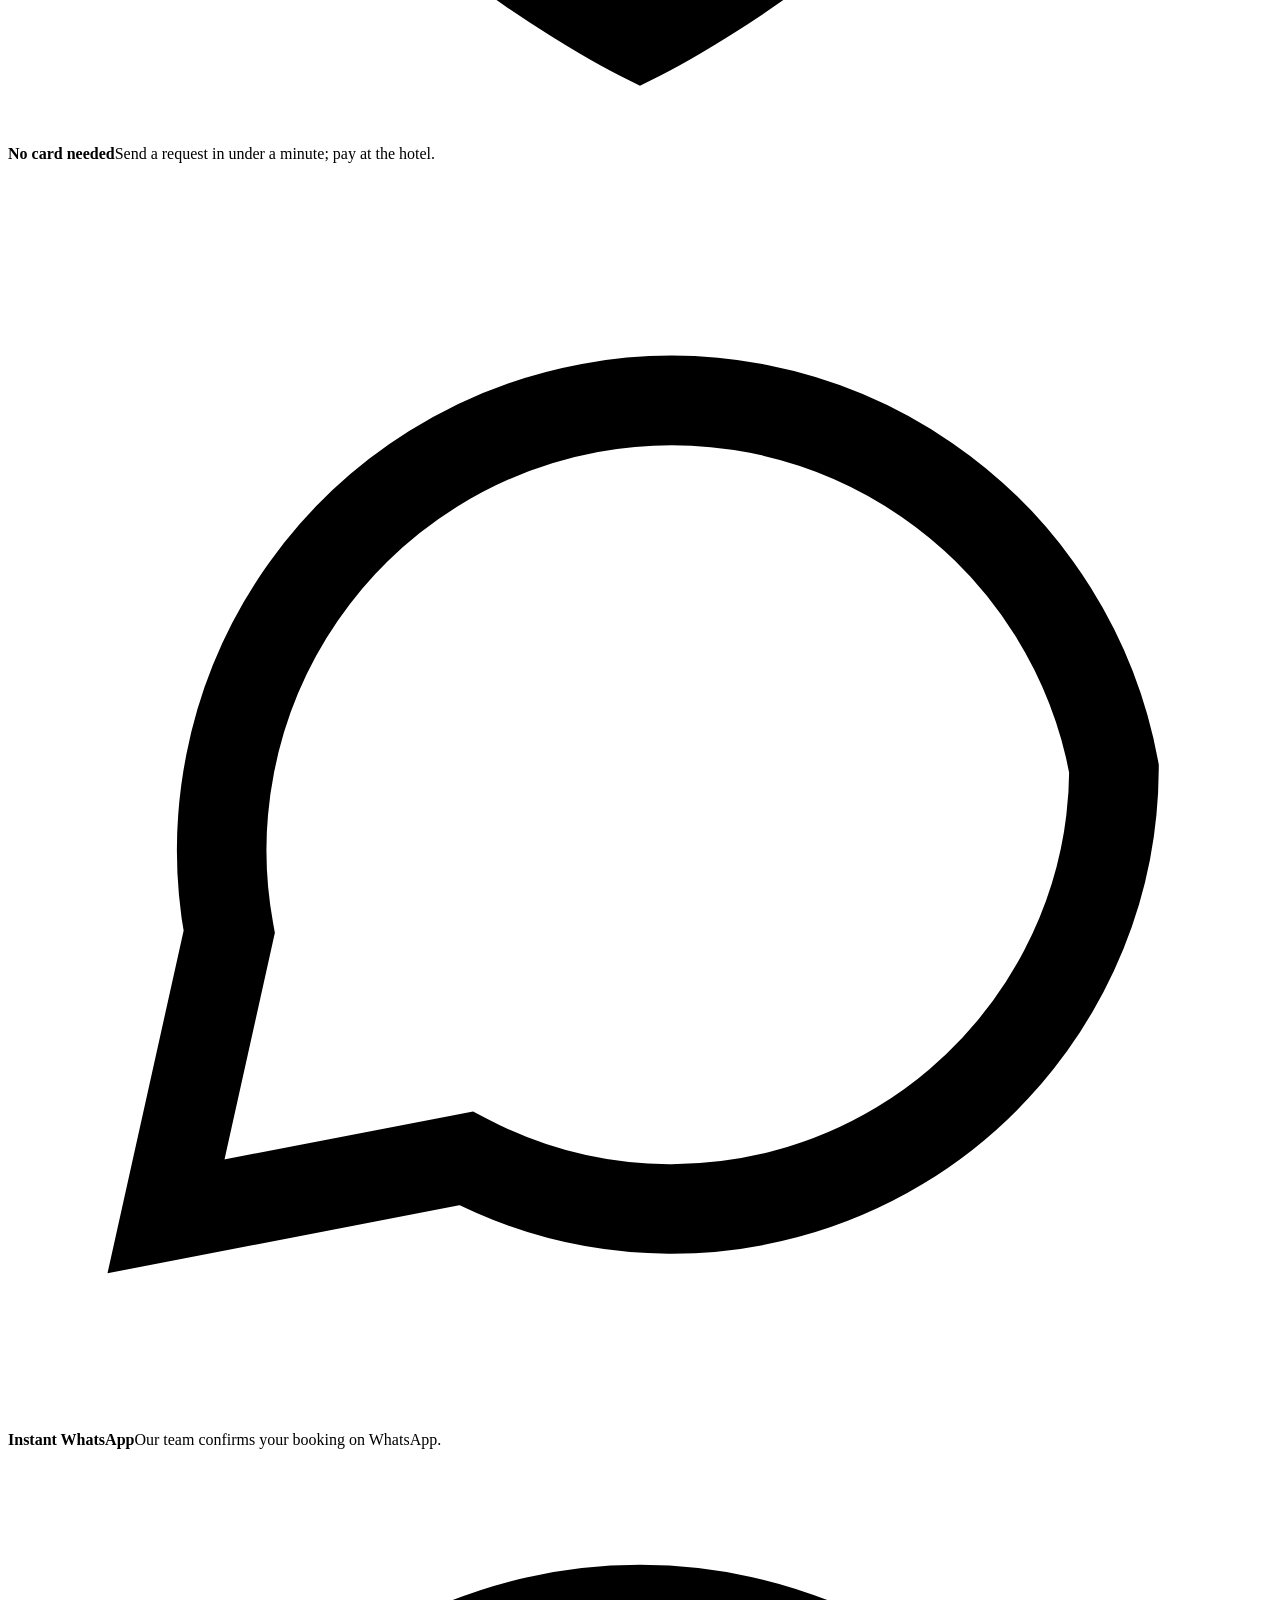
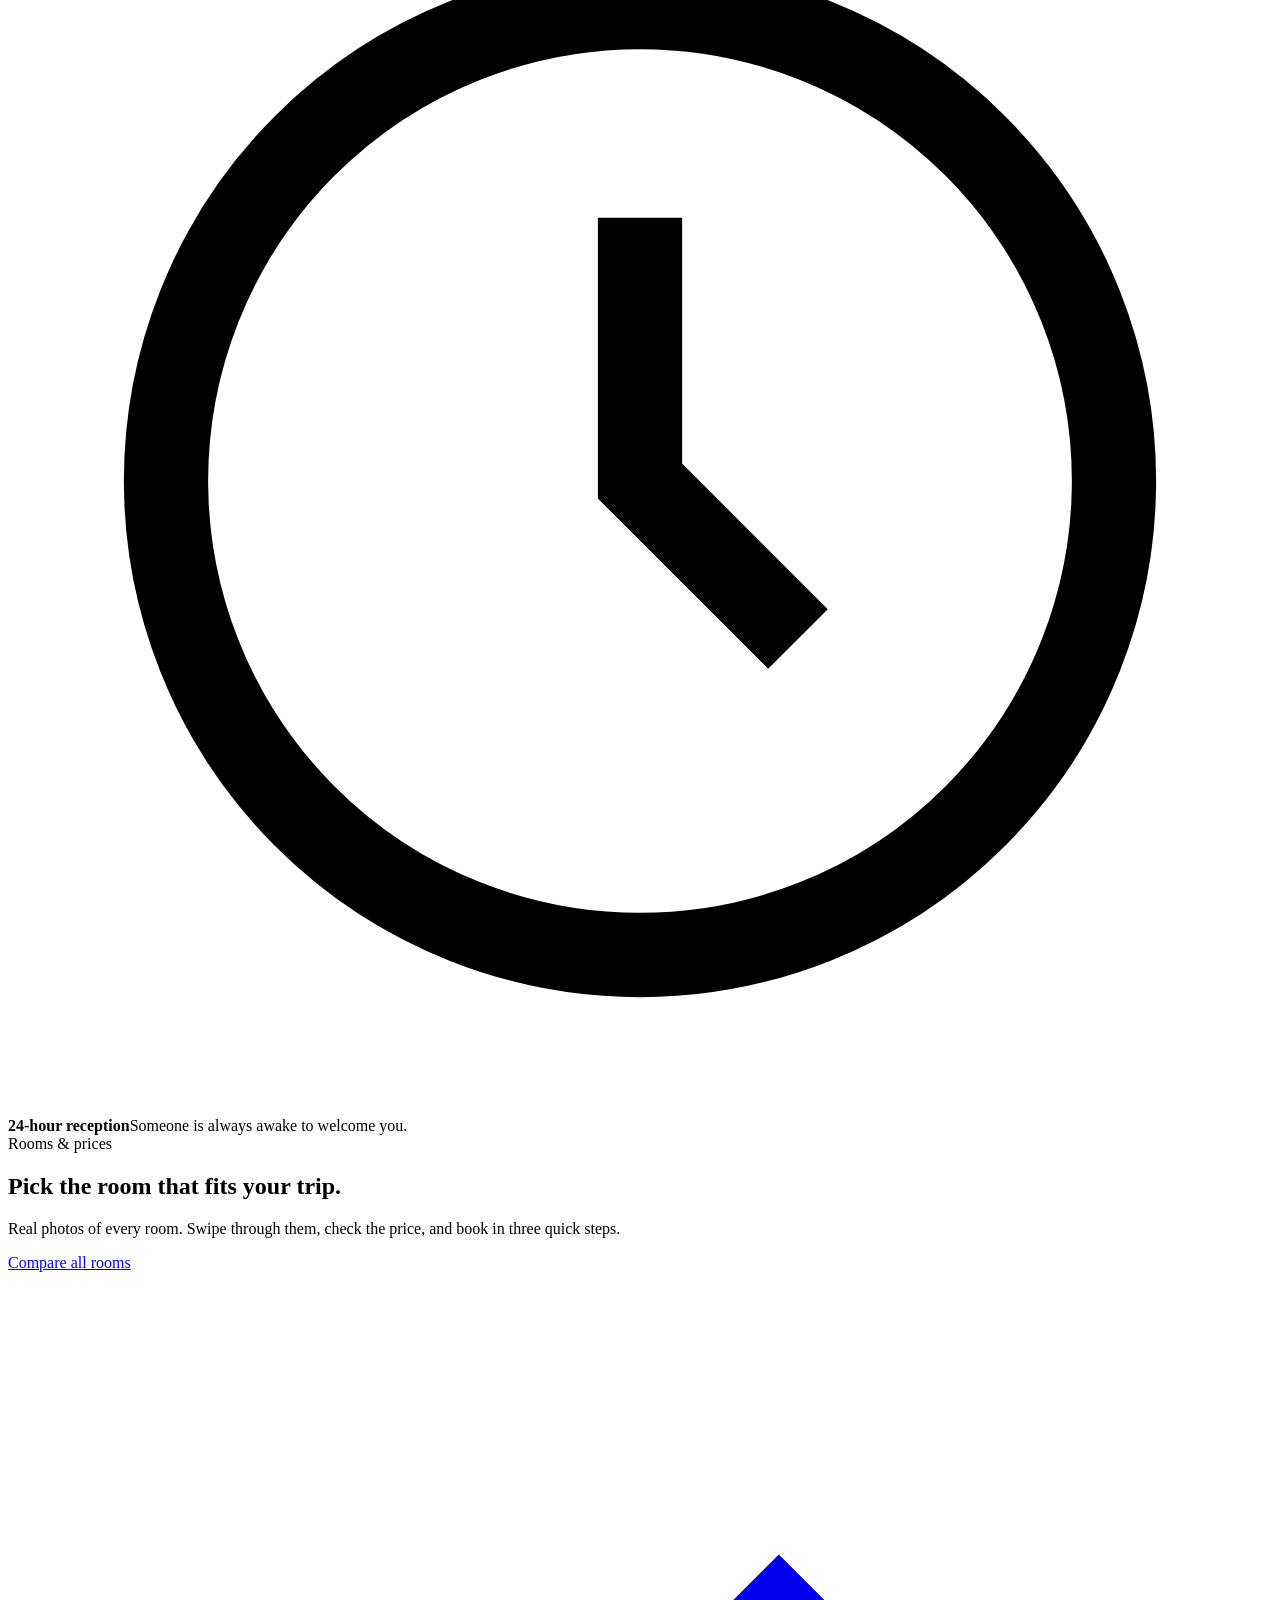
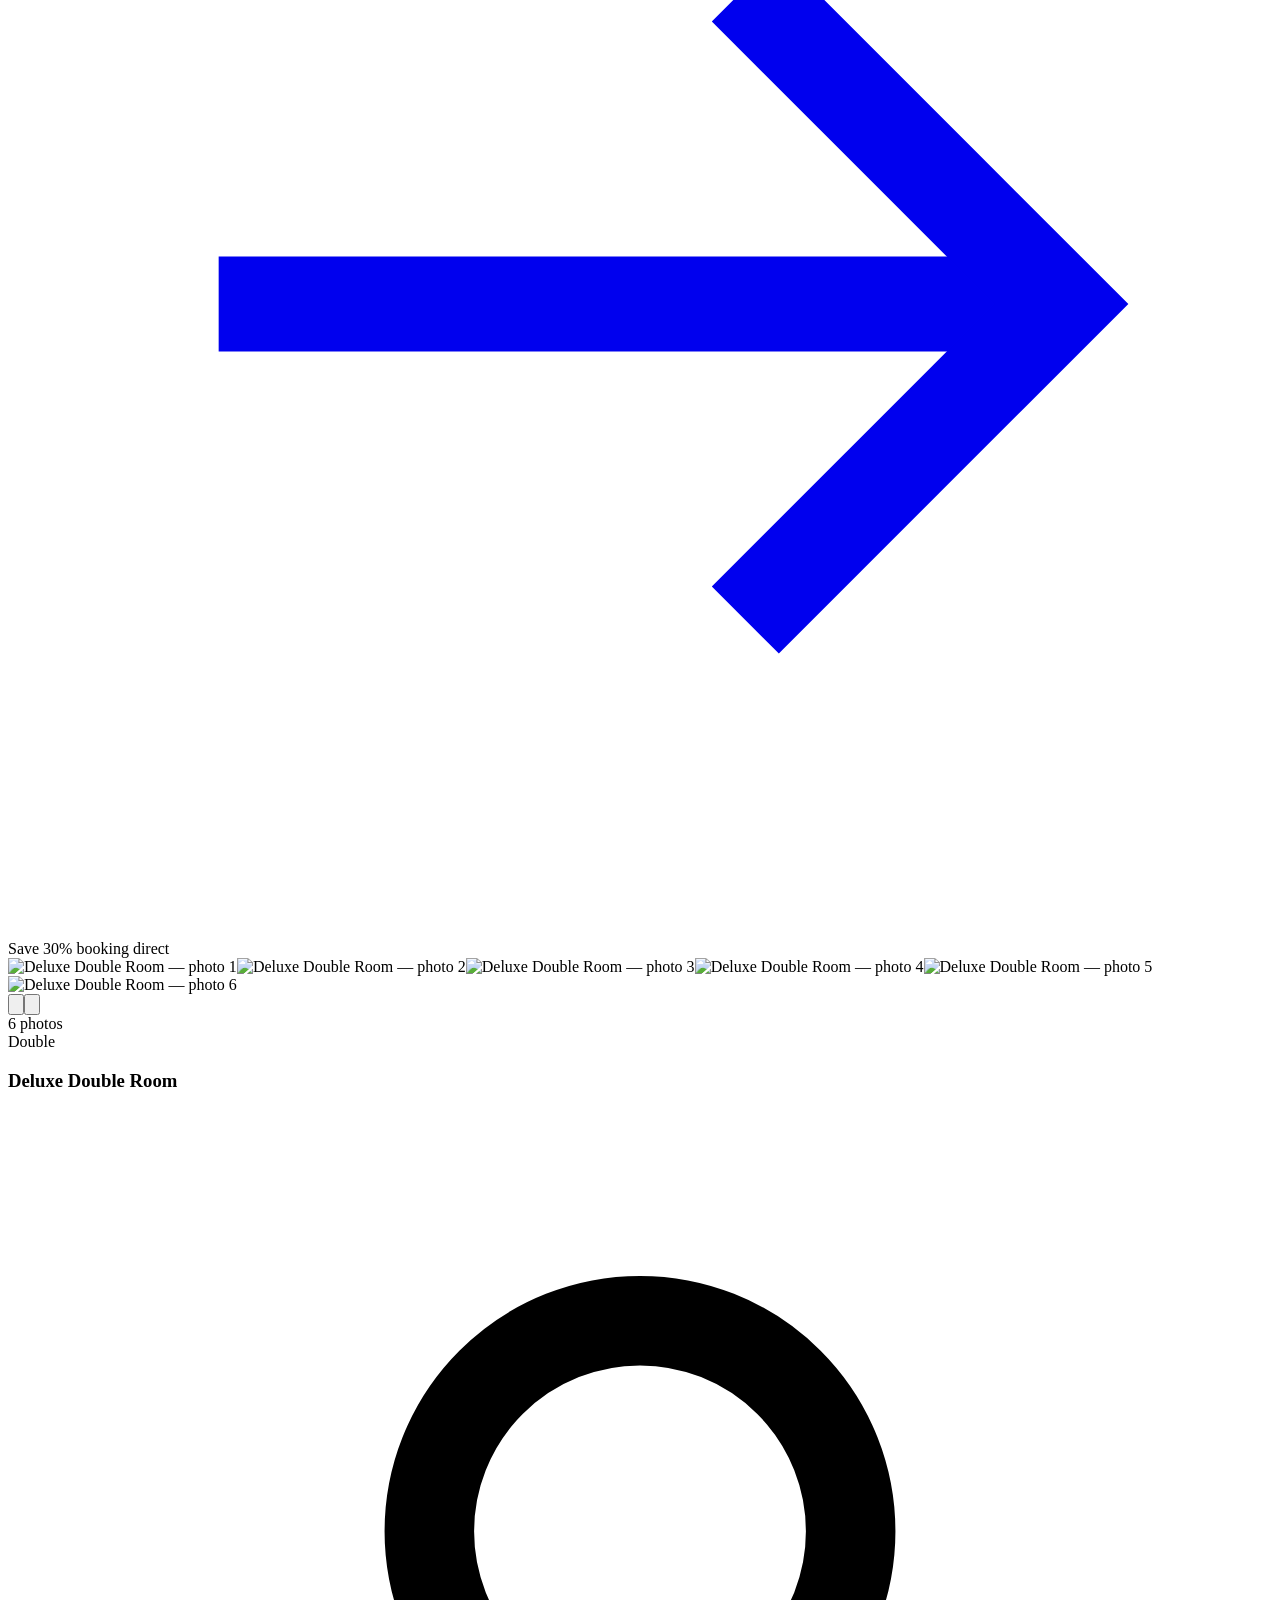
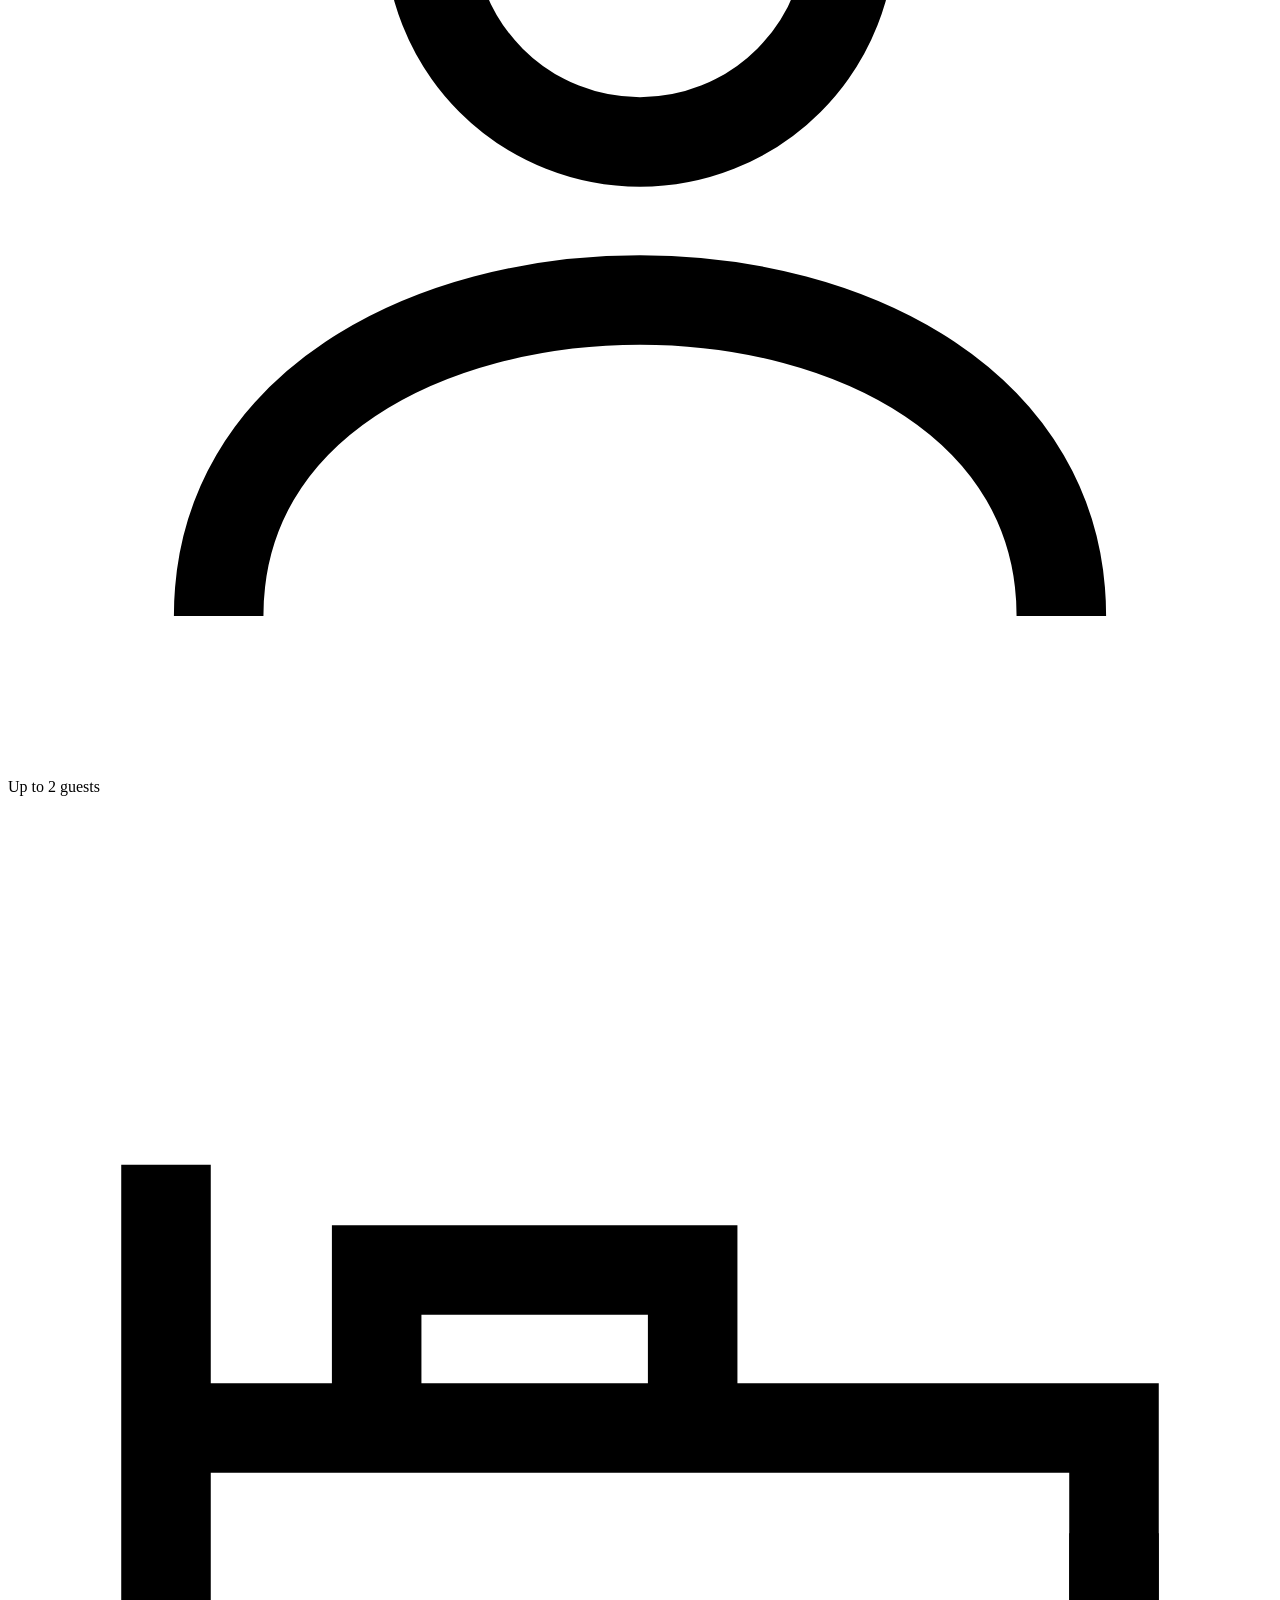
==== commit 87302008: "Add files via upload" ====
--- a/index.html
+++ b/index.html
@@ -2,447 +2,39 @@
 <html lang="en">
 <head>
 <meta charset="UTF-8">
-<meta name="viewport" content="width=device-width, initial-scale=1">
-<title>CALMA Hotel — So Calm, More Love | Cairo</title>
-<meta name="description" content="CALMA Hotel in Cairo — a quiet, art-deco inspired retreat in the heart of the city. Discover our rooms, amenities and curated Cairo journeys.">
+<meta name="viewport" content="width=device-width, initial-scale=1, viewport-fit=cover">
+<title>CALMA Hotel — Boutique hotel in Downtown Cairo | Book direct & save</title>
+<meta name="description" content="A quiet, art-deco inspired hotel in Downtown Cairo. Real photos, clear prices and a 1-minute booking — book direct and save vs Booking.com.">
 <link rel="canonical" href="https://calmacairohotel.com/">
-
-<!-- Favicon / browser tab icon -->
 <link rel="icon" type="image/svg+xml" href="/assets/img/logo-mark.svg">
 <link rel="icon" type="image/png" sizes="32x32" href="/assets/img/favicon-32.png">
-<link rel="icon" type="image/png" sizes="16x16" href="/assets/img/favicon-16.png">
-<link rel="shortcut icon" href="/assets/img/favicon.ico">
 <link rel="apple-touch-icon" sizes="180x180" href="/assets/img/apple-touch-icon.png">
 <link rel="manifest" href="/site.webmanifest">
-<meta name="theme-color" content="#1c1712">
-
-<!-- Social sharing preview (WhatsApp / Facebook / Instagram / Twitter) -->
+<meta name="theme-color" content="#FBF8F2">
 <meta property="og:type" content="website">
 <meta property="og:site_name" content="CALMA Hotel">
-<meta property="og:title" content="CALMA Hotel — So Calm, More Love | Cairo">
-<meta property="og:description" content="A quiet, art-deco inspired retreat in the heart of Cairo. Discover our rooms, amenities and curated Cairo journeys.">
+<meta property="og:title" content="CALMA Hotel — Boutique hotel in Downtown Cairo | Book direct & save">
+<meta property="og:description" content="A quiet, art-deco inspired hotel in Downtown Cairo. Real photos, clear prices and a 1-minute booking — book direct and save vs Booking.com.">
 <meta property="og:image" content="https://calmacairohotel.com/assets/img/og-image.jpg">
-<meta property="og:image:width" content="1200">
-<meta property="og:image:height" content="630">
 <meta property="og:url" content="https://calmacairohotel.com/">
 <meta name="twitter:card" content="summary_large_image">
-<meta name="twitter:title" content="CALMA Hotel — So Calm, More Love | Cairo">
-<meta name="twitter:description" content="A quiet, art-deco inspired retreat in the heart of Cairo.">
-<meta name="twitter:image" content="https://calmacairohotel.com/assets/img/og-image.jpg">
-
 <link rel="preconnect" href="https://fonts.googleapis.com">
 <link rel="preconnect" href="https://fonts.gstatic.com" crossorigin>
-<link rel="preload" as="style" href="https://fonts.googleapis.com/css2?family=Fraunces:opsz,wght@9..144,400;9..144,500;9..144,600&amp;family=Jost:wght@400;500;600;700&amp;display=swap" onload="this.onload=null;this.rel='stylesheet'">
-<noscript><link rel="stylesheet" href="https://fonts.googleapis.com/css2?family=Fraunces:opsz,wght@9..144,400;9..144,500;9..144,600&amp;family=Jost:wght@400;500;600;700&amp;display=swap"></noscript>
-<link rel="stylesheet" href="/assets/css/style.css">
+<link rel="stylesheet" href="https://fonts.googleapis.com/css2?family=Fraunces:ital,opsz,wght@0,9..144,400;0,9..144,500;0,9..144,600;1,9..144,400;1,9..144,500&amp;family=Jost:wght@400;500;600&amp;display=swap">
+<link rel="stylesheet" href="/assets/css/site.css">
+<link rel="preload" href="/data/content.json" as="fetch" crossorigin>
 <script type="application/ld+json">
-{
-  "@context": "https://schema.org",
-  "@type": "Hotel",
-  "name": "CALMA Hotel",
-  "url": "https://calmacairohotel.com/",
-  "logo": "https://calmacairohotel.com/assets/img/icon-512.png",
-  "image": "https://calmacairohotel.com/assets/img/og-image.jpg",
-  "description": "CALMA Hotel in Cairo — a quiet, art-deco inspired retreat in the heart of the city.",
-  "address": {
-    "@type": "PostalAddress",
-    "streetAddress": "16a 26 July St, Al Fawalah, Abdeen",
-    "addressLocality": "Cairo",
-    "addressRegion": "Cairo Governorate",
-    "postalCode": "4280180",
-    "addressCountry": "EG"
-  },
-  "telephone": "+201273736667",
-  "sameAs": [
-    "https://www.instagram.com/calma__hotel/",
-    "https://web.facebook.com/profile.php?id=61592420100358",
-    "https://www.tiktok.com/@calma__hotel",
-    "https://www.booking.com/hotel/eg/koko-zbky.html"
-  ]
-}
+{"@context":"https://schema.org","@type":"Hotel","name":"CALMA Hotel","url":"https://calmacairohotel.com/","logo":"https://calmacairohotel.com/assets/img/icon-512.png","image":"https://calmacairohotel.com/assets/img/og-image.jpg","description":"A quiet, art-deco inspired hotel in Downtown Cairo.","address":{"@type":"PostalAddress","streetAddress":"16a 26 July St, Al Fawalah, Abdeen","addressLocality":"Cairo","addressRegion":"Cairo Governorate","postalCode":"4280180","addressCountry":"EG"},"telephone":"+201273736667","sameAs":["https://www.instagram.com/calma__hotel/","https://web.facebook.com/profile.php?id=61592420100358","https://www.tiktok.com/@calma__hotel","https://www.booking.com/hotel/eg/koko-zbky.html"]}
 </script>
 </head>
-<body>
-
-<div class="nav-sentinel" aria-hidden="true"></div>
-
-<!-- ============ NAV ============ -->
-<nav class="site-nav">
-  <a href="/" class="nav-brand">
-    <svg class="sun-mark" viewBox="0 0 100 100" xmlns="http://www.w3.org/2000/svg" aria-hidden="true">
-      <path d="M18 62 A32 32 0 0 1 82 62"/><circle cx="50" cy="64" r="20"/>
-      <line x1="50" y1="18" x2="50" y2="30"/><line x1="34" y1="22" x2="40" y2="33"/><line x1="66" y1="22" x2="60" y2="33"/>
-      <line x1="22" y1="34" x2="30" y2="42"/><line x1="78" y1="34" x2="70" y2="42"/>
-      <path d="M18 62 L18 78"/><path d="M82 62 L82 78"/>
-    </svg>
-    <span>CALMA<small>SO CALM · MORE LOVE</small></span>
-  </a>
-  <ul class="nav-links">
-    <li><a href="/" class="active">Home</a></li>
-    <li><a href="/rooms/">Rooms</a></li>
-    <li><a href="/offers/">Journeys &amp; Programs</a></li>
-    <li><a href="/contact/">Contact</a></li>
-  </ul>
-  <div class="nav-cta">
-    <a href="/contact/" class="btn btn-gold" style="padding:12px 22px;">Book Now</a>
-    <a href="/contact/" class="btn btn-outline" style="padding:12px 22px;">Enquire</a>
-    <button class="nav-toggle" aria-label="Open menu" aria-expanded="false" aria-controls="mobile-drawer">
-      <svg width="26" height="26" viewBox="0 0 24 24" fill="none" stroke="currentColor" stroke-width="1.6"><line x1="3" y1="7" x2="21" y2="7"/><line x1="3" y1="12" x2="21" y2="12"/><line x1="3" y1="17" x2="21" y2="17"/></svg>
-    </button>
-  </div>
-</nav>
-
-<div class="mobile-drawer" id="mobile-drawer" role="dialog" aria-modal="true" aria-label="Menu" hidden>
-  <button class="close-drawer" aria-label="Close menu">
-    <svg width="28" height="28" viewBox="0 0 24 24" fill="none" stroke="currentColor" stroke-width="1.6"><line x1="5" y1="5" x2="19" y2="19"/><line x1="19" y1="5" x2="5" y2="19"/></svg>
-  </button>
-  <a href="/">Home</a>
-  <a href="/rooms/">Rooms</a>
-  <a href="/offers/">Journeys &amp; Programs</a>
-  <a href="/contact/">Contact</a>
-</div>
-
-<!-- ============ HERO ============ -->
-<header class="hero">
-  <div class="hero-media">
-    <picture>
-      <source srcset="/assets/img/hero-sm.webp 900w, /assets/img/hero.webp 1680w" sizes="100vw" type="image/webp">
-      <img src="/assets/img/hero.jpg" srcset="/assets/img/hero-sm.jpg 900w, /assets/img/hero.jpg 1680w" sizes="100vw" alt="CALMA Hotel lobby with warm wood and brass sunburst emblem" width="1680" height="1119" fetchpriority="high">
-    </picture>
-  </div>
-  <div class="hero-inner">
-    <svg class="hero-mark sun-mark" viewBox="0 0 100 100" xmlns="http://www.w3.org/2000/svg" aria-hidden="true">
-      <path d="M18 62 A32 32 0 0 1 82 62"/><circle cx="50" cy="64" r="20"/>
-      <line x1="50" y1="18" x2="50" y2="30"/><line x1="34" y1="22" x2="40" y2="33"/><line x1="66" y1="22" x2="60" y2="33"/>
-      <line x1="22" y1="34" x2="30" y2="42"/><line x1="78" y1="34" x2="70" y2="42"/>
-      <path d="M18 62 L18 78"/><path d="M82 62 L82 78"/>
-    </svg>
-    <h1>So Calm,<br>More Love.</h1>
-    <p class="tagline">A quiet, art-deco inspired retreat in the heart of Cairo — where warm light, soft brass and unhurried mornings set the pace.</p>
-    <span class="save-badge" style="margin-bottom:18px;">
-      <svg viewBox="0 0 24 24" fill="none" stroke="currentColor" stroke-width="2"><path d="M20 12V8H6a2 2 0 0 1-2-2c0-1.1.9-2 2-2h12v4"/><path d="M4 6v12c0 1.1.9 2 2 2h14v-4"/><path d="M18 12a2 2 0 0 0 0 4h4v-4Z"/></svg>
-      Book direct &amp; save 30% vs Booking.com
-    </span>
-       <div class="hero-cta">
-      <a href="/contact/" class="btn btn-gold">Book Now — Save 30%</a>
-      <a href="/rooms/" class="btn btn-outline">View Rooms</a>
-    </div>
-    <div class="scroll-cue"><span>Scroll</span><span class="line"></span></div>
-  </div>
-</header>
-
-<!-- ============ BRAND STORY ============ -->
-<section class="section">
-  <div class="container brand-story">
-    <div class="reveal frame">
-      <picture>
-        <source srcset="/assets/img/door-sign-sm.webp 650w, /assets/img/door-sign.webp 1000w" sizes="(max-width:880px) 90vw, 45vw" type="image/webp">
-        <img src="/assets/img/door-sign.jpg" srcset="/assets/img/door-sign-sm.jpg 650w, /assets/img/door-sign.jpg 1000w" sizes="(max-width:880px) 90vw, 45vw" alt="The CALMA Hotel brass emblem at the entrance" width="1000" height="667" loading="lazy" decoding="async">
-      </picture>
-    </div>
-    <div class="reveal">
-      <span class="eyebrow">
-        <svg class="ray-mark sun-mark" viewBox="0 0 100 100"><circle cx="50" cy="55" r="16"/><line x1="50" y1="20" x2="50" y2="32"/></svg>
-        Welcome to CALMA
-      </span>
-      <h2>A house built<br>around stillness.</h2>
-      <blockquote>“We didn't set out to build a hotel that impresses at first glance. We built one you exhale in.”</blockquote>
-      <p style="margin-top:22px;color:var(--ink-70);max-width:460px;">Tucked into the rhythm of Cairo, CALMA pairs warm brass and honey-toned wood with soft linens and quiet corners — a small hotel with a deliberate, unhurried point of view. Every room is dressed the same way a good evening is: simply, and with care.</p>
-      <a href="/rooms/" class="btn btn-outline" style="margin-top:32px;">Discover the Rooms
-        <svg viewBox="0 0 24 24" fill="none" stroke="currentColor" stroke-width="1.6"><line x1="4" y1="12" x2="20" y2="12"/><polyline points="14 6 20 12 14 18"/></svg>
-      </a>
-    </div>
-  </div>
-</section>
-
-<!-- ============ ROOMS PREVIEW ============ -->
-<section class="section on-stone">
-  <div class="container">
-    <div class="section-head split reveal">
-      <div class="copy">
-        <span class="eyebrow">
-          <svg class="ray-mark sun-mark" viewBox="0 0 100 100"><circle cx="50" cy="55" r="16"/><line x1="50" y1="20" x2="50" y2="32"/></svg>
-          The Rooms
-        </span>
-        <h2>Every room, a quiet corner.</h2>
-      </div>
-      <a href="/rooms/" class="btn btn-outline">All Rooms</a>
-    </div>
-
-    <div class="grid-rooms">
-      <a class="room-card reveal" href="/rooms/#classic-twin">
-        <div class="thumb"><span class="tag">Classic</span><picture><source srcset="/assets/img/room-classic-sm.webp 650w, /assets/img/room-classic.webp 1000w" sizes="(max-width:620px) 92vw, (max-width:1180px) 45vw, 23vw" type="image/webp"><img src="/assets/img/room-classic.jpg" srcset="/assets/img/room-classic-sm.jpg 650w, /assets/img/room-classic.jpg 1000w" sizes="(max-width:620px) 92vw, (max-width:1180px) 45vw, 23vw" alt="Classic Twin Room at CALMA Hotel" width="1000" height="666" loading="lazy" decoding="async"></picture></div>
-        <div class="meta">
-          <h3>Classic Twin Room</h3>
-          <div class="specs"><span>2 Single Beds</span><span>·</span><span>City Facing</span></div>
-          <p class="desc">Warm wood panelling and soft gold linens, framed by tall shuttered windows.</p>
-          <span class="more">Room Details <svg viewBox="0 0 24 24" fill="none" stroke="currentColor" stroke-width="1.6"><line x1="4" y1="12" x2="20" y2="12"/><polyline points="14 6 20 12 14 18"/></svg></span>
-        </div>
-      </a>
-      <a class="room-card reveal" href="/rooms/#deluxe-double">
-        <div class="thumb"><span class="tag">Deluxe</span><picture><source srcset="/assets/img/room-double-sm.webp 650w, /assets/img/room-double.webp 1000w" sizes="(max-width:620px) 92vw, (max-width:1180px) 45vw, 23vw" type="image/webp"><img src="/assets/img/room-double.jpg" srcset="/assets/img/room-double-sm.jpg 650w, /assets/img/room-double.jpg 1000w" sizes="(max-width:620px) 92vw, (max-width:1180px) 45vw, 23vw" alt="Deluxe Double Room at CALMA Hotel" width="1000" height="666" loading="lazy" decoding="async"></picture></div>
-        <div class="meta">
-          <h3>Deluxe Double Room</h3>
-          <div class="specs"><span>1 Double Bed</span><span>·</span><span>Work Corner</span></div>
-          <p class="desc">A calmer, larger stay with a dedicated desk and deeper soft furnishings.</p>
-          <span class="more">Room Details <svg viewBox="0 0 24 24" fill="none" stroke="currentColor" stroke-width="1.6"><line x1="4" y1="12" x2="20" y2="12"/><polyline points="14 6 20 12 14 18"/></svg></span>
-        </div>
-      </a>
-      <a class="room-card reveal" href="/rooms/#family">
-        <div class="thumb"><span class="tag">Family</span><img src="/assets/img/family-room.jpg" srcset="/assets/img/family-room-sm.jpg 650w, /assets/img/family-room.jpg 1000w" sizes="(max-width:620px) 92vw, (max-width:1180px) 45vw, 23vw" alt="Family Room at CALMA Hotel" width="1000" height="666" loading="lazy" decoding="async"></div>
-        <div class="meta">
-          <h3>Family Room</h3>
-          <div class="specs"><span>Multiple Beds</span><span>·</span><span>Extra Storage</span></div>
-          <p class="desc">A warm, wood-panelled room with space enough for a family or small group to share.</p>
-          <span class="more">Room Details <svg viewBox="0 0 24 24" fill="none" stroke="currentColor" stroke-width="1.6"><line x1="4" y1="12" x2="20" y2="12"/><polyline points="14 6 20 12 14 18"/></svg></span>
-        </div>
-      </a>
-      <a class="room-card reveal" href="/rooms/#triple">
-        <div class="thumb"><span class="tag">Triple</span><picture><source srcset="/assets/img/room-triple-sm.webp 650w, /assets/img/room-triple.webp 1000w" sizes="(max-width:620px) 92vw, (max-width:1180px) 45vw, 23vw" type="image/webp"><img src="/assets/img/room-triple.jpg" srcset="/assets/img/room-triple-sm.jpg 650w, /assets/img/room-triple.jpg 1000w" sizes="(max-width:620px) 92vw, (max-width:1180px) 45vw, 23vw" alt="Triple Room at CALMA Hotel" width="1000" height="666" loading="lazy" decoding="async"></picture></div>
-        <div class="meta">
-          <h3>Triple Room</h3>
-          <div class="specs"><span>3 Single Beds</span><span>·</span><span>Work Corner</span></div>
-          <p class="desc">Three beds in warm gold linens — built for friends or a small family sharing one room.</p>
-          <span class="more">Room Details <svg viewBox="0 0 24 24" fill="none" stroke="currentColor" stroke-width="1.6"><line x1="4" y1="12" x2="20" y2="12"/><polyline points="14 6 20 12 14 18"/></svg></span>
-        </div>
-      </a>
-      <a class="room-card reveal" href="/rooms/#modern-suite">
-        <div class="thumb"><span class="tag">Suite</span><img src="/assets/img/room-modern.jpg" srcset="/assets/img/room-modern-sm.jpg 650w, /assets/img/room-modern.jpg 1000w" sizes="(max-width:620px) 92vw, (max-width:1180px) 45vw, 23vw" alt="Modern Suite at CALMA Hotel" width="1000" height="666" loading="lazy" decoding="async"></div>
-        <div class="meta">
-          <h3>Modern Suite</h3>
-          <div class="specs"><span>King Bed</span><span>·</span><span>Rain Shower</span></div>
-          <p class="desc">Our most contemporary stay — clean lines, brushed brass, low warm light.</p>
-          <span class="more">Room Details <svg viewBox="0 0 24 24" fill="none" stroke="currentColor" stroke-width="1.6"><line x1="4" y1="12" x2="20" y2="12"/><polyline points="14 6 20 12 14 18"/></svg></span>
-        </div>
-      </a>
-    </div>
-  </div>
-</section>
-
-<!-- ============ AMENITIES ============ -->
-<section class="section">
-  <div class="container">
-    <div class="section-head center reveal">
-      <span class="eyebrow">
-        <svg class="ray-mark sun-mark" viewBox="0 0 100 100"><circle cx="50" cy="55" r="16"/><line x1="50" y1="20" x2="50" y2="32"/></svg>
-        In Every Stay
-      </span>
-      <h2>Small comforts, always included.</h2>
-      <p>The details we build into every room and every stay — no upsells, just the essentials done properly.</p>
-    </div>
-
-    <div class="amenities-grid reveal">
-      <div class="amenity">
-        <svg class="ic" viewBox="0 0 24 24" fill="none" stroke="currentColor" stroke-width="1.4"><rect x="3" y="6" width="18" height="13" rx="1"/><path d="M7 6V4h10v2"/><path d="M3 12h18"/></svg>
-        <h3>Curated Breakfast</h3>
-        <p>A daily spread of fresh fruit, eggs and local pastries, served on the terrace or in-room.</p>
-      </div>
-      <div class="amenity">
-        <svg class="ic" viewBox="0 0 24 24" fill="none" stroke="currentColor" stroke-width="1.4"><path d="M2 20h20"/><path d="M4 20V10l8-6 8 6v10"/><path d="M9 20v-6h6v6"/></svg>
-        <h3>24-Hour Reception</h3>
-        <p>A warm welcome at any hour, with a team that knows the city as well as the hotel.</p>
-      </div>
-      <div class="amenity">
-        <svg class="ic" viewBox="0 0 24 24" fill="none" stroke="currentColor" stroke-width="1.4"><path d="M5 13a10 10 0 0 1 14 0"/><path d="M8.5 16.5a5 5 0 0 1 7 0"/><line x1="12" y1="20" x2="12" y2="20.01"/></svg>
-        <h3>Complimentary Wi-Fi</h3>
-        <p>Fast, reliable connectivity throughout the hotel — for work, or for staying in touch.</p>
-      </div>
-      <div class="amenity">
-        <svg class="ic" viewBox="0 0 24 24" fill="none" stroke="currentColor" stroke-width="1.4"><rect x="4" y="3" width="16" height="18" rx="2"/><line x1="4" y1="8" x2="20" y2="8"/><line x1="9" y1="14" x2="9" y2="14.01"/></svg>
-        <h3>In-Room Refreshments</h3>
-        <p>Bottled water and light snacks restocked daily, plus a streaming-ready television.</p>
-      </div>
-      <div class="amenity">
-        <svg class="ic" viewBox="0 0 24 24" fill="none" stroke="currentColor" stroke-width="1.4"><path d="M3 12h4l3 8 4-16 3 8h4"/></svg>
-        <h3>Airport Transfer</h3>
-        <p>Private pickup can be arranged ahead of arrival, so your first hour in Cairo is easy.</p>
-      </div>
-      <div class="amenity">
-        <svg class="ic" viewBox="0 0 24 24" fill="none" stroke="currentColor" stroke-width="1.4"><circle cx="12" cy="12" r="9"/><path d="M12 7v5l3 3"/></svg>
-        <h3>Flexible Check-In</h3>
-        <p>Early arrivals and late departures accommodated whenever the house allows.</p>
-      </div>
-      <div class="amenity">
-        <svg class="ic" viewBox="0 0 24 24" fill="none" stroke="currentColor" stroke-width="1.4"><path d="M4 21V9l8-6 8 6v12"/><path d="M9 21v-7h6v7"/></svg>
-        <h3>Lounge &amp; Bar Corner</h3>
-        <p>A quiet marble bar for an evening drink or a slow morning coffee.</p>
-      </div>
-      <div class="amenity">
-        <svg class="ic" viewBox="0 0 24 24" fill="none" stroke="currentColor" stroke-width="1.4"><path d="M20 12a8 8 0 1 1-8-8"/><path d="M20 4 12 12"/></svg>
-        <h3>Guided Excursions</h3>
-        <p>Our team designs day trips and city journeys tailored to how you like to travel.</p>
-      </div>
-    </div>
-  </div>
-</section>
-
-<!-- ============ JOURNEYS PREVIEW ============ -->
-<section class="section on-dark">
-  <div class="container">
-    <div class="section-head split reveal">
-      <div class="copy">
-        <span class="eyebrow">
-          <svg class="ray-mark sun-mark" viewBox="0 0 100 100"><circle cx="50" cy="55" r="16"/><line x1="50" y1="20" x2="50" y2="32"/></svg>
-          Journeys &amp; Programs
-        </span>
-        <h2>Beyond the hotel doors.</h2>
-        <p>Thoughtfully paced programs into the city and beyond, arranged around your stay.</p>
-      </div>
-      <a href="/offers/" class="btn btn-outline" style="color:#fff;border-color:rgba(246,241,231,.4);">All Journeys</a>
-    </div>
-
-    <div class="journey-strip">
-      <a class="journey-card reveal" href="/offers/#giza-saqqara">
-        <img src="/assets/img/pyramids-giza.jpg" alt="The Great Pyramids of Giza" width="626" height="626" loading="lazy" decoding="async">
-        <div class="jc-body">
-          <span class="jc-eyebrow">Full Day</span>
-          <h3>Pyramids &amp; Saqqara</h3>
-          <span class="jc-more">Program Details <svg width="12" height="12" viewBox="0 0 24 24" fill="none" stroke="currentColor" stroke-width="1.8"><line x1="4" y1="12" x2="20" y2="12"/><polyline points="14 6 20 12 14 18"/></svg></span>
-        </div>
-      </a>
-      <a class="journey-card reveal" href="/offers/#islamic-cairo">
-        <img src="/assets/img/old-cairo-night.jpg" alt="Old Cairo architecture walking route" width="1000" height="662" loading="lazy" decoding="async">
-        <div class="jc-body">
-          <span class="jc-eyebrow">Half Day</span>
-          <h3>Old Cairo on Foot</h3>
-          <span class="jc-more">Program Details <svg width="12" height="12" viewBox="0 0 24 24" fill="none" stroke="currentColor" stroke-width="1.8"><line x1="4" y1="12" x2="20" y2="12"/><polyline points="14 6 20 12 14 18"/></svg></span>
-        </div>
-      </a>
-     <a class="journey-card reveal" href="/offers/#nile-sunset">
-  <img src="/assets/img/nile-cruise.jpg" alt="Felucca sailboat on the Nile at sunset" width="900" height="500" loading="lazy" decoding="async">
-  <div class="jc-body">
-    <span class="jc-eyebrow">Evening Journey</span>
-    <h3>Felucca on the Nile</h3>
-    <span class="jc-more">Program Details <svg width="12" height="12" viewBox="0 0 24 24" fill="none" stroke="currentColor" stroke-width="1.8"><line x1="4" y1="12" x2="20" y2="12"/><polyline points="14 6 20 12 14 18"/></svg></span>
-  </div>
-</a>
-    </div>
-  </div>
-</section>
-
-<!-- ============ TESTIMONIAL ============ -->
-<section class="section">
-  <div class="container quote-block reveal">
-    <div class="stars">
-      <svg viewBox="0 0 24 24" fill="currentColor"><path d="M12 2l2.9 6.6L22 9.3l-5 4.9 1.4 7L12 17.8 5.6 21.2 7 14.2 2 9.3l7.1-.7z"/></svg>
-      <svg viewBox="0 0 24 24" fill="currentColor"><path d="M12 2l2.9 6.6L22 9.3l-5 4.9 1.4 7L12 17.8 5.6 21.2 7 14.2 2 9.3l7.1-.7z"/></svg>
-      <svg viewBox="0 0 24 24" fill="currentColor"><path d="M12 2l2.9 6.6L22 9.3l-5 4.9 1.4 7L12 17.8 5.6 21.2 7 14.2 2 9.3l7.1-.7z"/></svg>
-      <svg viewBox="0 0 24 24" fill="currentColor"><path d="M12 2l2.9 6.6L22 9.3l-5 4.9 1.4 7L12 17.8 5.6 21.2 7 14.2 2 9.3l7.1-.7z"/></svg>
-      <svg viewBox="0 0 24 24" fill="currentColor"><path d="M12 2l2.9 6.6L22 9.3l-5 4.9 1.4 7L12 17.8 5.6 21.2 7 14.2 2 9.3l7.1-.7z"/></svg>
-    </div>
-    <blockquote>“The kind of stay that resets you before you've even unpacked — quiet, warm, and genuinely well looked after.”</blockquote>
-    <cite>A Recent Guest, Cairo</cite>
-  </div>
-</section>
-
-<!-- ============ GALLERY ============ -->
-<section class="section-tight on-stone">
-  <div class="container">
-    <div class="section-head center reveal">
-      <span class="eyebrow">
-        <svg class="ray-mark sun-mark" viewBox="0 0 100 100"><circle cx="50" cy="55" r="16"/><line x1="50" y1="20" x2="50" y2="32"/></svg>
-        Around the House
-      </span>
-      <h2>A closer look.</h2>
-    </div>
-    <div class="gallery-strip reveal">
-      <img class="g-tall" src="/assets/img/reception-desk.jpg" alt="CALMA Hotel reception desk" width="1000" height="666" loading="lazy" decoding="async">
-      <img src="/assets/img/bathroom-modern.jpg" alt="Modern bathroom with backlit mirror" width="1000" height="666" loading="lazy" decoding="async">
-      <img src="/assets/img/guest-room-detail.jpg" alt="Guest room detail" width="1000" height="666" loading="lazy" decoding="async">
-      <img src="/assets/img/guest-room-desk.jpg" alt="Guest room with work desk and mirror" width="1000" height="666" loading="lazy" decoding="async">
-      <img src="/assets/img/inroom-refreshments.jpg" alt="In-room refreshments basket" width="1000" height="1000" loading="lazy" decoding="async">
-    </div>
-  </div>
-</section>
-
-<!-- ============ CTA BANNER ============ -->
-<!-- ============ DIRECT BOOKING SAVINGS ============ -->
-<section class="section" style="padding-top:0;">
-  <div class="container">
-    <div class="save-strip reveal">
-      <div class="save-strip-text">
-        <strong>Book direct on this website — save 30%.</strong>
-        <span>Same rooms, same service, no Booking.com commission. Just fill in your dates on our Contact page.</span>
-      </div>
-      <a href="/contact/" class="btn btn-gold">Book Direct Now</a>
-    </div>
-  </div>
-</section>
-
-<section class="cta-banner">
-  <div class="hero-media">
-    <img src="/assets/img/suite-view.jpg" alt="A quiet room corner at CALMA Hotel" width="1000" height="719" loading="lazy" decoding="async">
-  </div>
-  <div class="cta-banner-inner">
-    <span class="eyebrow" style="color:var(--gold-light);">
-      <svg class="ray-mark sun-mark" viewBox="0 0 100 100" style="color:var(--gold-light)"><circle cx="50" cy="55" r="16"/><line x1="50" y1="20" x2="50" y2="32"/></svg>
-      Plan Your Stay
-    </span>
-    <h2>Come, exhale a little.</h2>
-    <p>Tell us your dates and what you're looking for — we'll take care of the rest.</p>
-    <div class="btn-row">
-      <a href="/contact/" class="btn btn-gold">Enquire Now</a>
-      <a href="/rooms/" class="btn btn-outline" style="color:#fff;border-color:rgba(246,241,231,.5);">View Rooms</a>
-    </div>
-  </div>
-</section>
-
-<!-- ============ FOOTER ============ -->
-<footer class="site-footer">
-  <div class="container footer-top">
-    <div class="footer-brand">
-      <svg class="sun-mark" viewBox="0 0 100 100" xmlns="http://www.w3.org/2000/svg" aria-hidden="true">
-        <path d="M18 62 A32 32 0 0 1 82 62"/><circle cx="50" cy="64" r="20"/>
-        <line x1="50" y1="18" x2="50" y2="30"/><line x1="34" y1="22" x2="40" y2="33"/><line x1="66" y1="22" x2="60" y2="33"/>
-        <line x1="22" y1="34" x2="30" y2="42"/><line x1="78" y1="34" x2="70" y2="42"/>
-        <path d="M18 62 L18 78"/><path d="M82 62 L82 78"/>
-      </svg>
-      <div>
-        <p class="footer-brand-title">CALMA Hotel</p>
-        <p>So calm, more love. A quiet, art-deco inspired retreat in the heart of Cairo.</p>
-      </div>
-    </div>
-    <div class="footer-col">
-      <p class="footer-col-title">Explore</p>
-      <ul>
-        <li><a href="/rooms/">Rooms</a></li>
-        <li><a href="/offers/">Journeys &amp; Programs</a></li>
-        <li><a href="/contact/">Contact</a></li>
-      </ul>
-    </div>
-    <div class="footer-col">
-      <p class="footer-col-title">Hotel</p>
-      <ul>
-        <li><a href="/contact/">Reservations</a></li>
-        <li><a href="/offers/#welcome-package">Airport Transfer</a></li>
-        <li><a href="/contact/">Directions</a></li>
-      </ul>
-    </div>
-    <div class="footer-col">
-      <p class="footer-col-title">Reach Us</p>
-      <p>16a 26 July St, Al Fawalah, Abdeen, Cairo<br><a href="tel:+201273736667" style="color:inherit;">+20 12 7373 6667</a></p>
-    </div>
-  </div>
-  <div class="container footer-bottom">
-    <span>© 2026 CALMA Hotel. All rights reserved.</span>
-    <div class="socials">
-      <a href="https://www.instagram.com/calma__hotel/" target="_blank" rel="noopener" aria-label="Instagram"><svg viewBox="0 0 24 24" fill="none" stroke="currentColor" stroke-width="1.5"><rect x="3" y="3" width="18" height="18" rx="5"/><circle cx="12" cy="12" r="4"/><circle cx="17.5" cy="6.5" r="1"/></svg></a>
-      <a href="https://web.facebook.com/profile.php?id=61592420100358" target="_blank" rel="noopener" aria-label="Facebook"><svg viewBox="0 0 24 24" fill="none" stroke="currentColor" stroke-width="1.5"><path d="M15 3h-2a4 4 0 0 0-4 4v3H6v4h3v7h4v-7h3l1-4h-4V7a1 1 0 0 1 1-1h3z"/></svg></a>
-      <a href="https://www.tiktok.com/@calma__hotel" target="_blank" rel="noopener" aria-label="TikTok"><svg viewBox="0 0 24 24" fill="none" stroke="currentColor" stroke-width="1.5"><path d="M16 3v10.5a3.5 3.5 0 1 1-3-3.46"/><path d="M16 3c.3 2.4 2 4.2 4.5 4.5"/></svg></a>
-      <a href="https://wa.me/201273736667?text=I%20am%20from%20website.%20Hello%20CALMA%20Hotel%2C%20I%20would%20like%20to%20enquire." target="_blank" rel="noopener" aria-label="WhatsApp"><svg viewBox="0 0 24 24" fill="none" stroke="currentColor" stroke-width="1.5"><path d="M21 11.5a8.5 8.5 0 0 1-12.4 7.6L3 20l1-5.3A8.5 8.5 0 1 1 21 11.5z"/></svg></a>
-    </div>
-  </div>
- <div style="text-align:center; padding:16px 0; ">
-  Created by
-  <a href="https://wa.me/201146390054" 
-     style="color:#D8A85E; font-weight:600; letter-spacing:.04em; transition:color .25s;"
-     onmouseover="this.style.color='#F6F1E7'" 
-     onmouseout="this.style.color='#D8A85E'">
-    Eng Abdelrahman Mohamed Nada
-  </a>
-</div>
-</footer>
-
-<script src="/assets/js/main.js"></script>
+<body data-page="home">
+<a class="sr-only" href="#main">Skip to content</a>
+<div class="announce"><b>Book direct &amp; save 30% vs Booking.com</b> — best price guaranteed on this website</div>
+<header class="nav" id="nav"><div class="wrap"><a class="brand" href="/" aria-label="CALMA Hotel home"><svg viewBox="0 0 100 100" fill="none" stroke="currentColor" stroke-width="4" stroke-linecap="round"><path d="M18 62 A32 32 0 0 1 82 62"></path><circle cx="50" cy="64" r="20"></circle><line x1="50" y1="18" x2="50" y2="30"></line><line x1="34" y1="22" x2="40" y2="33"></line><line x1="66" y1="22" x2="60" y2="33"></line><line x1="22" y1="34" x2="30" y2="42"></line><line x1="78" y1="34" x2="70" y2="42"></line><path d="M18 62 L18 78"></path><path d="M82 62 L82 78"></path></svg><span><b>CALMA</b><small>SO CALM · MORE LOVE</small></span></a><ul class="nav-links"><li><a href="/" class="on">Home</a></li><li><a href="/rooms/">Rooms</a></li><li><a href="/#gallery">Gallery</a></li><li><a href="/offers/">Journeys</a></li><li><a href="/contact/">Contact</a></li></ul><div class="nav-actions"><a class="btn btn-ghost btn-sm hide-m" href="https://wa.me/201273736667?text=Hello%20CALMA%20Hotel%2C%20I%20have%20a%20question." target="_blank" rel="noopener"><svg viewBox="0 0 24 24" fill="currentColor"><path d="M12 2a10 10 0 0 0-8.6 15.1L2 22l5-1.3A10 10 0 1 0 12 2zm0 18.2a8.2 8.2 0 0 1-4.2-1.2l-.3-.2-3 .8.8-2.9-.2-.3A8.2 8.2 0 1 1 12 20.2zm4.5-6.1c-.2-.1-1.5-.7-1.7-.8s-.4-.1-.6.1-.7.8-.8 1-.3.2-.5.1a6.7 6.7 0 0 1-3.3-2.9c-.3-.4.2-.4.7-1.4.1-.2 0-.3 0-.5l-.8-1.8c-.2-.5-.4-.4-.6-.4h-.5a1 1 0 0 0-.7.3 3 3 0 0 0-.9 2.2 5.2 5.2 0 0 0 1.1 2.7 11.8 11.8 0 0 0 4.5 4c1.7.7 2.3.8 3.2.6a2.7 2.7 0 0 0 1.8-1.2 2.2 2.2 0 0 0 .2-1.3c-.1-.1-.3-.2-.5-.3z"></path></svg> WhatsApp</a><a class="btn btn-primary btn-sm" href="/book/">Book now</a><button class="icon-btn menu-btn" aria-label="Open menu" aria-expanded="false"><svg viewBox="0 0 24 24" fill="none" stroke="currentColor" stroke-width="1.7"><line x1="3" y1="7" x2="21" y2="7"></line><line x1="3" y1="12" x2="21" y2="12"></line><line x1="3" y1="17" x2="21" y2="17"></line></svg></button></div></div></header>
+<main id="main">
+<section class="hero"><div class="wrap hero-grid"><div class="rv in"><span class="eyebrow">Boutique hotel · Downtown Cairo</span><h1>So Calm, <em>More Love</em>.</h1><p class="lead">A quiet, art-deco inspired hotel in Downtown Cairo — warm light, soft brass, spotless rooms and a team that is awake when you are.</p><div class="hero-trust"><span><svg viewBox="0 0 24 24" fill="none" stroke="currentColor" stroke-width="2.2"><polyline points="20 6 9 17 4 12"></polyline></svg>Best price when you book direct</span><span><svg viewBox="0 0 24 24" fill="none" stroke="currentColor" stroke-width="2.2"><polyline points="20 6 9 17 4 12"></polyline></svg>No card required</span><span><svg viewBox="0 0 24 24" fill="none" stroke="currentColor" stroke-width="2.2"><polyline points="20 6 9 17 4 12"></polyline></svg>Instant WhatsApp confirmation</span></div></div><div class="collage rv in" aria-hidden="false"><figure class="c1"><img src="/assets/img/h/w-lobby.jpg" srcset="/assets/img/h/w-lobby-sm.jpg 640w, /assets/img/h/w-lobby.jpg 1400w" sizes="(max-width:1080px) 60vw, 30vw" alt="CALMA Hotel lobby" fetchpriority="high"></figure><figure class="c2"><img src="/assets/img/h/double-1.jpg" srcset="/assets/img/h/double-1-sm.jpg 640w, /assets/img/h/double-1.jpg 1400w" sizes="(max-width:1080px) 45vw, 22vw" alt="A CALMA guest room" fetchpriority="high"></figure><figure class="c3"><img src="/assets/img/h/balcony-view.jpg" srcset="/assets/img/h/balcony-view-sm.jpg 640w, /assets/img/h/balcony-view.jpg 1400w" sizes="(max-width:1080px) 40vw, 20vw" alt="View from a CALMA room" loading="lazy" decoding="async"></figure><div class="chip"><i>★</i><div><b>5 room types</b><span>for couples, friends &amp; families</span></div></div></div></div><div class="wrap hero-search rv in"><form class="searchbar" action="/book/" autocomplete="off"><div class="sb-field sb-date"><label for="sb-in">Check-in</label><span class="val" data-show="in">Mon 26 Oct</span><input type="date" id="sb-in" name="in" min="2026-10-25" value="2026-10-26" required=""></div><div class="sb-field sb-date"><label for="sb-out">Check-out</label><span class="val" data-show="out">Wed 28 Oct</span><input type="date" id="sb-out" name="out" min="2026-10-27" value="2026-10-28" required=""></div><div class="sb-field" data-guests=""><label>Guests</label><div class="val" tabindex="0" role="button" aria-haspopup="true"><span data-gl="">2 adults</span></div><input type="hidden" name="ad" value="2"><input type="hidden" name="ch" value="0"><div class="guest-pop"><div class="stepper"><div>Adults<small>Age 13+</small></div><div class="ctl"><button type="button" data-k="ad" data-d="-1" aria-label="Fewer adults">−</button><output data-o="ad">2</output><button type="button" data-k="ad" data-d="1" aria-label="More adults">+</button></div></div><div class="stepper"><div>Children<small>Age 0–12</small></div><div class="ctl"><button type="button" data-k="ch" data-d="-1" aria-label="Fewer children">−</button><output data-o="ch">0</output><button type="button" data-k="ch" data-d="1" aria-label="More children">+</button></div></div><button type="button" class="btn btn-primary btn-sm btn-block" data-done="" style="margin-top:10px">Done</button></div></div><button class="btn btn-primary" type="submit">Check availability <svg viewBox="0 0 24 24" fill="none" stroke="currentColor" stroke-width="1.8"><line x1="4" y1="12" x2="20" y2="12"></line><polyline points="14 6 20 12 14 18"></polyline></svg></button></form></div></section><section class="section tight"><div class="wrap"><div class="perks"><div class="perk rv in"><i><svg viewBox="0 0 24 24" fill="none" stroke="currentColor" stroke-width="1.7"><path d="M20.6 13.4 13.4 20.6a2 2 0 0 1-2.8 0L3 13V3h10l7.6 7.6a2 2 0 0 1 0 2.8z"></path><circle cx="7.5" cy="7.5" r="1.5"></circle></svg></i><div><b>Lowest price here</b><span>Save 30% vs Booking.com — no platform fees.</span></div></div><div class="perk rv in"><i><svg viewBox="0 0 24 24" fill="none" stroke="currentColor" stroke-width="1.7"><path d="M12 22s8-4 8-10V5l-8-3-8 3v7c0 6 8 10 8 10z"></path><polyline points="9 12 11 14 15 10"></polyline></svg></i><div><b>No card needed</b><span>Send a request in under a minute; pay at the hotel.</span></div></div><div class="perk rv in"><i><svg viewBox="0 0 24 24" fill="none" stroke="currentColor" stroke-width="1.7"><path d="M21 11.5a8.4 8.4 0 0 1-12.3 7.4L3 20l1.2-5.4A8.5 8.5 0 1 1 21 11.5z"></path></svg></i><div><b>Instant WhatsApp</b><span>Our team confirms your booking on WhatsApp.</span></div></div><div class="perk rv in"><i><svg viewBox="0 0 24 24" fill="none" stroke="currentColor" stroke-width="1.6"><circle cx="12" cy="12" r="9"></circle><path d="M12 7v5l3 3"></path></svg></i><div><b>24-hour reception</b><span>Someone is always awake to welcome you.</span></div></div></div></div></section><section class="section on-sand" id="rooms"><div class="wrap"><div class="head rv in"><div><span class="eyebrow">Rooms &amp; prices</span><h2>Pick the room that fits your trip.</h2><p>Real photos of every room. Swipe through them, check the price, and book in three quick steps.</p></div><a class="btn btn-ghost" href="/rooms/">Compare all rooms <svg viewBox="0 0 24 24" fill="none" stroke="currentColor" stroke-width="1.8"><line x1="4" y1="12" x2="20" y2="12"></line><polyline points="14 6 20 12 14 18"></polyline></svg></a></div><div class="rooms-grid"><article class="room rv in"><div class="carousel" id="cvzbfd6" data-imgs="[&quot;/assets/img/h/double-1.jpg&quot;,&quot;/assets/img/h/double-2.jpg&quot;,&quot;/assets/img/h/double-3.jpg&quot;,&quot;/assets/img/h/double-4.jpg&quot;,&quot;/assets/img/h/balcony-view-2.jpg&quot;,&quot;/assets/img/h/bath-1.jpg&quot;]" data-alt="Deluxe Double Room"><span class="badge">Save 30% booking direct</span><div class="track"><img src="/assets/img/h/double-1.jpg" srcset="/assets/img/h/double-1-sm.jpg 640w, /assets/img/h/double-1.jpg 1400w" sizes="(max-width:620px) 92vw, 33vw" alt="Deluxe Double Room — photo 1" loading="lazy" decoding="async"><img src="/assets/img/h/double-2.jpg" srcset="/assets/img/h/double-2-sm.jpg 640w, /assets/img/h/double-2.jpg 1400w" sizes="(max-width:620px) 92vw, 33vw" alt="Deluxe Double Room — photo 2" loading="lazy" decoding="async"><img src="/assets/img/h/double-3.jpg" srcset="/assets/img/h/double-3-sm.jpg 640w, /assets/img/h/double-3.jpg 1400w" sizes="(max-width:620px) 92vw, 33vw" alt="Deluxe Double Room — photo 3" loading="lazy" decoding="async"><img src="/assets/img/h/double-4.jpg" srcset="/assets/img/h/double-4-sm.jpg 640w, /assets/img/h/double-4.jpg 1400w" sizes="(max-width:620px) 92vw, 33vw" alt="Deluxe Double Room — photo 4" loading="lazy" decoding="async"><img src="/assets/img/h/balcony-view-2.jpg" srcset="/assets/img/h/balcony-view-2-sm.jpg 640w, /assets/img/h/balcony-view-2.jpg 1400w" sizes="(max-width:620px) 92vw, 33vw" alt="Deluxe Double Room — photo 5" loading="lazy" decoding="async"><img src="/assets/img/h/bath-1.jpg" srcset="/assets/img/h/bath-1-sm.jpg 640w, /assets/img/h/bath-1.jpg 1400w" sizes="(max-width:620px) 92vw, 33vw" alt="Deluxe Double Room — photo 6" loading="lazy" decoding="async"></div><button class="nav-arrow prev" aria-label="Previous photo"><svg viewBox="0 0 24 24" fill="none" stroke="currentColor" stroke-width="2"><polyline points="15 18 9 12 15 6"></polyline></svg></button><button class="nav-arrow next" aria-label="Next photo"><svg viewBox="0 0 24 24" fill="none" stroke="currentColor" stroke-width="2"><polyline points="9 18 15 12 9 6"></polyline></svg></button><div class="dots"><i class="on"></i><i></i><i></i><i></i><i></i><i></i></div><span class="count">6 photos</span></div><div class="body"><span class="cat">Double</span><h3>Deluxe Double Room</h3><div class="facts"><span><svg viewBox="0 0 24 24" fill="none" stroke="currentColor" stroke-width="1.7"><circle cx="12" cy="8" r="4"></circle><path d="M4 21c0-4 4-6 8-6s8 2 8 6"></path></svg>Up to 2 guests</span><span><svg viewBox="0 0 24 24" fill="none" stroke="currentColor" stroke-width="1.7"><path d="M3 18V7"></path><path d="M3 12h18v6"></path><path d="M21 18v-4"></path><path d="M7 12V9h6v3"></path></svg>1 double bed</span></div><p class="short">One double bed, a work corner and big windows over Downtown.</p><div class="foot"><div class="price"><small>Price</small><span class="ask">On request</span></div><a class="btn btn-primary btn-sm" href="/book/?room=deluxe-double">Book</a></div></div></article><article class="room rv in"><div class="carousel" id="c1s4p81" data-imgs="[&quot;/assets/img/h/twin-1.jpg&quot;,&quot;/assets/img/h/twin-2.jpg&quot;,&quot;/assets/img/h/balcony-door-2.jpg&quot;,&quot;/assets/img/h/bath-2.jpg&quot;]" data-alt="Classic Twin Room"><span class="badge">Save 30% booking direct</span><div class="track"><img src="/assets/img/h/twin-1.jpg" srcset="/assets/img/h/twin-1-sm.jpg 640w, /assets/img/h/twin-1.jpg 1400w" sizes="(max-width:620px) 92vw, 33vw" alt="Classic Twin Room — photo 1" loading="lazy" decoding="async"><img src="/assets/img/h/twin-2.jpg" srcset="/assets/img/h/twin-2-sm.jpg 640w, /assets/img/h/twin-2.jpg 1400w" sizes="(max-width:620px) 92vw, 33vw" alt="Classic Twin Room — photo 2" loading="lazy" decoding="async"><img src="/assets/img/h/balcony-door-2.jpg" srcset="/assets/img/h/balcony-door-2-sm.jpg 640w, /assets/img/h/balcony-door-2.jpg 1400w" sizes="(max-width:620px) 92vw, 33vw" alt="Classic Twin Room — photo 3" loading="lazy" decoding="async"><img src="/assets/img/h/bath-2.jpg" srcset="/assets/img/h/bath-2-sm.jpg 640w, /assets/img/h/bath-2.jpg 1400w" sizes="(max-width:620px) 92vw, 33vw" alt="Classic Twin Room — photo 4" loading="lazy" decoding="async"></div><button class="nav-arrow prev" aria-label="Previous photo"><svg viewBox="0 0 24 24" fill="none" stroke="currentColor" stroke-width="2"><polyline points="15 18 9 12 15 6"></polyline></svg></button><button class="nav-arrow next" aria-label="Next photo"><svg viewBox="0 0 24 24" fill="none" stroke="currentColor" stroke-width="2"><polyline points="9 18 15 12 9 6"></polyline></svg></button><div class="dots"><i class="on"></i><i></i><i></i><i></i></div><span class="count">4 photos</span></div><div class="body"><span class="cat">Twin</span><h3>Classic Twin Room</h3><div class="facts"><span><svg viewBox="0 0 24 24" fill="none" stroke="currentColor" stroke-width="1.7"><circle cx="12" cy="8" r="4"></circle><path d="M4 21c0-4 4-6 8-6s8 2 8 6"></path></svg>Up to 2 guests</span><span><svg viewBox="0 0 24 24" fill="none" stroke="currentColor" stroke-width="1.7"><path d="M3 18V7"></path><path d="M3 12h18v6"></path><path d="M21 18v-4"></path><path d="M7 12V9h6v3"></path></svg>2 beds</span></div><p class="short">Two beds, warm wood and tall windows — ideal for friends.</p><div class="foot"><div class="price"><small>Price</small><span class="ask">On request</span></div><a class="btn btn-primary btn-sm" href="/book/?room=classic-twin">Book</a></div></div></article><article class="room rv in"><div class="carousel" id="cfb334f" data-imgs="[&quot;/assets/img/h/triple-1.jpg&quot;,&quot;/assets/img/h/triple-2.jpg&quot;,&quot;/assets/img/h/triple-3.jpg&quot;,&quot;/assets/img/h/triple-4.jpg&quot;,&quot;/assets/img/h/triple-5.jpg&quot;,&quot;/assets/img/h/shower.jpg&quot;]" data-alt="Triple Room"><span class="badge">Save 30% booking direct</span><div class="track"><img src="/assets/img/h/triple-1.jpg" srcset="/assets/img/h/triple-1-sm.jpg 640w, /assets/img/h/triple-1.jpg 1400w" sizes="(max-width:620px) 92vw, 33vw" alt="Triple Room — photo 1" loading="lazy" decoding="async"><img src="/assets/img/h/triple-2.jpg" srcset="/assets/img/h/triple-2-sm.jpg 640w, /assets/img/h/triple-2.jpg 1400w" sizes="(max-width:620px) 92vw, 33vw" alt="Triple Room — photo 2" loading="lazy" decoding="async"><img src="/assets/img/h/triple-3.jpg" srcset="/assets/img/h/triple-3-sm.jpg 640w, /assets/img/h/triple-3.jpg 1400w" sizes="(max-width:620px) 92vw, 33vw" alt="Triple Room — photo 3" loading="lazy" decoding="async"><img src="/assets/img/h/triple-4.jpg" srcset="/assets/img/h/triple-4-sm.jpg 640w, /assets/img/h/triple-4.jpg 1400w" sizes="(max-width:620px) 92vw, 33vw" alt="Triple Room — photo 4" loading="lazy" decoding="async"><img src="/assets/img/h/triple-5.jpg" srcset="/assets/img/h/triple-5-sm.jpg 640w, /assets/img/h/triple-5.jpg 1400w" sizes="(max-width:620px) 92vw, 33vw" alt="Triple Room — photo 5" loading="lazy" decoding="async"><img src="/assets/img/h/shower.jpg" srcset="/assets/img/h/shower-sm.jpg 640w, /assets/img/h/shower.jpg 1400w" sizes="(max-width:620px) 92vw, 33vw" alt="Triple Room — photo 6" loading="lazy" decoding="async"></div><button class="nav-arrow prev" aria-label="Previous photo"><svg viewBox="0 0 24 24" fill="none" stroke="currentColor" stroke-width="2"><polyline points="15 18 9 12 15 6"></polyline></svg></button><button class="nav-arrow next" aria-label="Next photo"><svg viewBox="0 0 24 24" fill="none" stroke="currentColor" stroke-width="2"><polyline points="9 18 15 12 9 6"></polyline></svg></button><div class="dots"><i class="on"></i><i></i><i></i><i></i><i></i><i></i></div><span class="count">6 photos</span></div><div class="body"><span class="cat">Triple</span><h3>Triple Room</h3><div class="facts"><span><svg viewBox="0 0 24 24" fill="none" stroke="currentColor" stroke-width="1.7"><circle cx="12" cy="8" r="4"></circle><path d="M4 21c0-4 4-6 8-6s8 2 8 6"></path></svg>Up to 3 guests</span><span><svg viewBox="0 0 24 24" fill="none" stroke="currentColor" stroke-width="1.7"><path d="M3 18V7"></path><path d="M3 12h18v6"></path><path d="M21 18v-4"></path><path d="M7 12V9h6v3"></path></svg>3 single beds</span></div><p class="short">Three single beds in one warm room — friends or a small family.</p><div class="foot"><div class="price"><small>Price</small><span class="ask">On request</span></div><a class="btn btn-primary btn-sm" href="/book/?room=triple">Book</a></div></div></article><article class="room rv in"><div class="carousel" id="cukxmfl" data-imgs="[&quot;/assets/img/h/family-1.jpg&quot;,&quot;/assets/img/h/family-2.jpg&quot;,&quot;/assets/img/h/family-3.jpg&quot;,&quot;/assets/img/h/family-4.jpg&quot;,&quot;/assets/img/h/family-5.jpg&quot;,&quot;/assets/img/h/bath-modern.jpg&quot;]" data-alt="Family Room"><span class="badge">Save 30% booking direct</span><div class="track"><img src="/assets/img/h/family-1.jpg" srcset="/assets/img/h/family-1-sm.jpg 640w, /assets/img/h/family-1.jpg 1400w" sizes="(max-width:620px) 92vw, 33vw" alt="Family Room — photo 1" loading="lazy" decoding="async"><img src="/assets/img/h/family-2.jpg" srcset="/assets/img/h/family-2-sm.jpg 640w, /assets/img/h/family-2.jpg 1400w" sizes="(max-width:620px) 92vw, 33vw" alt="Family Room — photo 2" loading="lazy" decoding="async"><img src="/assets/img/h/family-3.jpg" srcset="/assets/img/h/family-3-sm.jpg 640w, /assets/img/h/family-3.jpg 1400w" sizes="(max-width:620px) 92vw, 33vw" alt="Family Room — photo 3" loading="lazy" decoding="async"><img src="/assets/img/h/family-4.jpg" srcset="/assets/img/h/family-4-sm.jpg 640w, /assets/img/h/family-4.jpg 1400w" sizes="(max-width:620px) 92vw, 33vw" alt="Family Room — photo 4" loading="lazy" decoding="async"><img src="/assets/img/h/family-5.jpg" srcset="/assets/img/h/family-5-sm.jpg 640w, /assets/img/h/family-5.jpg 1400w" sizes="(max-width:620px) 92vw, 33vw" alt="Family Room — photo 5" loading="lazy" decoding="async"><img src="/assets/img/h/bath-modern.jpg" srcset="/assets/img/h/bath-modern-sm.jpg 640w, /assets/img/h/bath-modern.jpg 1400w" sizes="(max-width:620px) 92vw, 33vw" alt="Family Room — photo 6" loading="lazy" decoding="async"></div><button class="nav-arrow prev" aria-label="Previous photo"><svg viewBox="0 0 24 24" fill="none" stroke="currentColor" stroke-width="2"><polyline points="15 18 9 12 15 6"></polyline></svg></button><button class="nav-arrow next" aria-label="Next photo"><svg viewBox="0 0 24 24" fill="none" stroke="currentColor" stroke-width="2"><polyline points="9 18 15 12 9 6"></polyline></svg></button><div class="dots"><i class="on"></i><i></i><i></i><i></i><i></i><i></i></div><span class="count">6 photos</span></div><div class="body"><span class="cat">Family</span><h3>Family Room</h3><div class="facts"><span><svg viewBox="0 0 24 24" fill="none" stroke="currentColor" stroke-width="1.7"><circle cx="12" cy="8" r="4"></circle><path d="M4 21c0-4 4-6 8-6s8 2 8 6"></path></svg>Up to 4 guests</span><span><svg viewBox="0 0 24 24" fill="none" stroke="currentColor" stroke-width="1.7"><path d="M3 18V7"></path><path d="M3 12h18v6"></path><path d="M21 18v-4"></path><path d="M7 12V9h6v3"></path></svg>4 beds</span></div><p class="short">Four beds, space to spread out and a big window.</p><div class="foot"><div class="price"><small>Price</small><span class="ask">On request</span></div><a class="btn btn-primary btn-sm" href="/book/?room=family">Book</a></div></div></article><article class="room rv in"><div class="carousel" id="ccajtek" data-imgs="[&quot;/assets/img/h/suite-1.jpg&quot;,&quot;/assets/img/h/suite-2.jpg&quot;,&quot;/assets/img/h/suite-3.jpg&quot;,&quot;/assets/img/h/room-wardrobe.jpg&quot;,&quot;/assets/img/h/bath-modern.jpg&quot;]" data-alt="Modern Suite"><span class="badge">Save 30% booking direct</span><div class="track"><img src="/assets/img/h/suite-1.jpg" srcset="/assets/img/h/suite-1-sm.jpg 640w, /assets/img/h/suite-1.jpg 1400w" sizes="(max-width:620px) 92vw, 33vw" alt="Modern Suite — photo 1" loading="lazy" decoding="async"><img src="/assets/img/h/suite-2.jpg" srcset="/assets/img/h/suite-2-sm.jpg 640w, /assets/img/h/suite-2.jpg 1400w" sizes="(max-width:620px) 92vw, 33vw" alt="Modern Suite — photo 2" loading="lazy" decoding="async"><img src="/assets/img/h/suite-3.jpg" srcset="/assets/img/h/suite-3-sm.jpg 640w, /assets/img/h/suite-3.jpg 1400w" sizes="(max-width:620px) 92vw, 33vw" alt="Modern Suite — photo 3" loading="lazy" decoding="async"><img src="/assets/img/h/room-wardrobe.jpg" srcset="/assets/img/h/room-wardrobe-sm.jpg 640w, /assets/img/h/room-wardrobe.jpg 1400w" sizes="(max-width:620px) 92vw, 33vw" alt="Modern Suite — photo 4" loading="lazy" decoding="async"><img src="/assets/img/h/bath-modern.jpg" srcset="/assets/img/h/bath-modern-sm.jpg 640w, /assets/img/h/bath-modern.jpg 1400w" sizes="(max-width:620px) 92vw, 33vw" alt="Modern Suite — photo 5" loading="lazy" decoding="async"></div><button class="nav-arrow prev" aria-label="Previous photo"><svg viewBox="0 0 24 24" fill="none" stroke="currentColor" stroke-width="2"><polyline points="15 18 9 12 15 6"></polyline></svg></button><button class="nav-arrow next" aria-label="Next photo"><svg viewBox="0 0 24 24" fill="none" stroke="currentColor" stroke-width="2"><polyline points="9 18 15 12 9 6"></polyline></svg></button><div class="dots"><i class="on"></i><i></i><i></i><i></i><i></i></div><span class="count">5 photos</span></div><div class="body"><span class="cat">Suite</span><h3>Modern Suite</h3><div class="facts"><span><svg viewBox="0 0 24 24" fill="none" stroke="currentColor" stroke-width="1.7"><circle cx="12" cy="8" r="4"></circle><path d="M4 21c0-4 4-6 8-6s8 2 8 6"></path></svg>Up to 2 guests</span><span><svg viewBox="0 0 24 24" fill="none" stroke="currentColor" stroke-width="1.7"><path d="M3 18V7"></path><path d="M3 12h18v6"></path><path d="M21 18v-4"></path><path d="M7 12V9h6v3"></path></svg>1 double bed</span></div><p class="short">Double bed, sitting corner and our most contemporary finish.</p><div class="foot"><div class="price"><small>Price</small><span class="ask">On request</span></div><a class="btn btn-primary btn-sm" href="/book/?room=modern-suite">Book</a></div></div></article></div></div></section><section class="section" id="gallery"><div class="wrap"><div class="head center rv in"><span class="eyebrow">Gallery</span><h2>Take a look around.</h2><p>Lobby, rooms, bathrooms and the views — tap any photo to open it full screen.</p></div><div class="tabs" role="tablist"><button class="tab on" role="tab" aria-selected="true" data-cat="All">All</button><button class="tab" role="tab" aria-selected="false" data-cat="Lobby">Lobby</button><button class="tab" role="tab" aria-selected="false" data-cat="Rooms">Rooms</button><button class="tab" role="tab" aria-selected="false" data-cat="Bathrooms">Bathrooms</button><button class="tab" role="tab" aria-selected="false" data-cat="Views">Views</button></div><div class="masonry"><button data-i="0" aria-label="Open photo: Reception desk with the CALMA emblem"><img src="/assets/img/h/lobby-reception.jpg" srcset="/assets/img/h/lobby-reception-sm.jpg 640w, /assets/img/h/lobby-reception.jpg 1400w" sizes="(max-width:620px) 46vw, 25vw" alt="Reception desk with the CALMA emblem" loading="lazy" decoding="async"></button><button data-i="1" aria-label="Open photo: Glass entrance door with the CALMA logo"><img src="/assets/img/h/entrance.jpg" srcset="/assets/img/h/entrance-sm.jpg 640w, /assets/img/h/entrance.jpg 1400w" sizes="(max-width:620px) 46vw, 25vw" alt="Glass entrance door with the CALMA logo" loading="lazy" decoding="async"></button><button data-i="2" aria-label="Open photo: Marble lobby hall"><img src="/assets/img/h/lobby-hall.jpg" srcset="/assets/img/h/lobby-hall-sm.jpg 640w, /assets/img/h/lobby-hall.jpg 1400w" sizes="(max-width:620px) 46vw, 25vw" alt="Marble lobby hall" loading="lazy" decoding="async"></button><button data-i="3" aria-label="Open photo: Staircase at the hotel entrance"><img src="/assets/img/h/staircase.jpg" srcset="/assets/img/h/staircase-sm.jpg 640w, /assets/img/h/staircase.jpg 1400w" sizes="(max-width:620px) 46vw, 25vw" alt="Staircase at the hotel entrance" loading="lazy" decoding="async"></button><button data-i="4" aria-label="Open photo: Lounge corner with pink chairs"><img src="/assets/img/h/lounge.jpg" srcset="/assets/img/h/lounge-sm.jpg 640w, /assets/img/h/lounge.jpg 1400w" sizes="(max-width:620px) 46vw, 25vw" alt="Lounge corner with pink chairs" loading="lazy" decoding="async"></button><button data-i="5" aria-label="Open photo: Marble corridor"><img src="/assets/img/h/corridor.jpg" srcset="/assets/img/h/corridor-sm.jpg 640w, /assets/img/h/corridor.jpg 1400w" sizes="(max-width:620px) 46vw, 25vw" alt="Marble corridor" loading="lazy" decoding="async"></button><button data-i="6" aria-label="Open photo: Deluxe Double Room with city window"><img src="/assets/img/h/double-1.jpg" srcset="/assets/img/h/double-1-sm.jpg 640w, /assets/img/h/double-1.jpg 1400w" sizes="(max-width:620px) 46vw, 25vw" alt="Deluxe Double Room with city window" loading="lazy" decoding="async"></button><button data-i="7" aria-label="Open photo: Triple Room"><img src="/assets/img/h/triple-1.jpg" srcset="/assets/img/h/triple-1-sm.jpg 640w, /assets/img/h/triple-1.jpg 1400w" sizes="(max-width:620px) 46vw, 25vw" alt="Triple Room" loading="lazy" decoding="async"></button><button data-i="8" aria-label="Open photo: Family Room"><img src="/assets/img/h/family-1.jpg" srcset="/assets/img/h/family-1-sm.jpg 640w, /assets/img/h/family-1.jpg 1400w" sizes="(max-width:620px) 46vw, 25vw" alt="Family Room" loading="lazy" decoding="async"></button><button data-i="9" aria-label="Open photo: Modern Suite with sitting corner"><img src="/assets/img/h/suite-1.jpg" srcset="/assets/img/h/suite-1-sm.jpg 640w, /assets/img/h/suite-1.jpg 1400w" sizes="(max-width:620px) 46vw, 25vw" alt="Modern Suite with sitting corner" loading="lazy" decoding="async"></button><button data-i="10" aria-label="Open photo: Classic Twin Room"><img src="/assets/img/h/twin-1.jpg" srcset="/assets/img/h/twin-1-sm.jpg 640w, /assets/img/h/twin-1.jpg 1400w" sizes="(max-width:620px) 46vw, 25vw" alt="Classic Twin Room" loading="lazy" decoding="async"></button><button data-i="11" aria-label="Open photo: Double room with desk and TV"><img src="/assets/img/h/double-3.jpg" srcset="/assets/img/h/double-3-sm.jpg 640w, /assets/img/h/double-3.jpg 1400w" sizes="(max-width:620px) 46vw, 25vw" alt="Double room with desk and TV" loading="lazy" decoding="async"></button></div><div class="more-wrap"><button class="btn btn-ghost">Show all 21 photos</button></div></div></section><section class="section on-sand"><div class="wrap"><div class="head rv in"><div><span class="eyebrow">Included in every stay</span><h2>Small comforts, done properly.</h2></div></div><div class="amen rv in"><div><svg viewBox="0 0 24 24" fill="none" stroke="currentColor" stroke-width="1.6"><path d="M2 8.8a16 16 0 0 1 20 0"></path><path d="M5 12.6a11 11 0 0 1 14 0"></path><path d="M8.5 16.4a6 6 0 0 1 7 0"></path><circle cx="12" cy="20" r="1"></circle></svg><b>Free fast Wi-Fi</b><span>Reliable connection in every room and corridor.</span></div><div><svg viewBox="0 0 24 24" fill="none" stroke="currentColor" stroke-width="1.6"><circle cx="12" cy="12" r="9"></circle><path d="M12 7v5l3 3"></path></svg><b>24-hour reception</b><span>A warm welcome at any hour, from a team that knows the city.</span></div><div><svg viewBox="0 0 24 24" fill="none" stroke="currentColor" stroke-width="1.6"><path d="M5 17h14v-5l-2-5H7l-2 5z"></path><circle cx="7.5" cy="17.5" r="1.5"></circle><circle cx="16.5" cy="17.5" r="1.5"></circle><path d="M5 12h14"></path></svg><b>Airport transfer</b><span>Private pickup arranged ahead of your arrival.</span></div><div><svg viewBox="0 0 24 24" fill="none" stroke="currentColor" stroke-width="1.6"><path d="M17 8h1a4 4 0 0 1 0 8h-1"></path><path d="M3 8h14v9a4 4 0 0 1-4 4H7a4 4 0 0 1-4-4z"></path><path d="M6 2v3M10 2v3M14 2v3"></path></svg><b>Breakfast</b><span>Fresh fruit, eggs and local pastries, on request.</span></div><div><svg viewBox="0 0 24 24" fill="none" stroke="currentColor" stroke-width="1.6"><path d="M12 2v20M4.9 4.9l14.2 14.2M2 12h20M4.9 19.1 19.1 4.9"></path></svg><b>Air conditioning</b><span>Individually controlled in every room.</span></div><div><svg viewBox="0 0 24 24" fill="none" stroke="currentColor" stroke-width="1.6"><rect x="2" y="6" width="20" height="13" rx="2"></rect><path d="m8 2 4 4 4-4"></path></svg><b>Smart TV</b><span>Streaming-ready television in every room.</span></div><div><svg viewBox="0 0 24 24" fill="none" stroke="currentColor" stroke-width="1.7"><path d="M12 22s7-6.2 7-12a7 7 0 1 0-14 0c0 5.8 7 12 7 12z"></path><circle cx="12" cy="10" r="2.6"></circle></svg><b>Downtown location</b><span>In the heart of Downtown Cairo, close to cafés and shops.</span></div><div><svg viewBox="0 0 24 24" fill="none" stroke="currentColor" stroke-width="1.6"><path d="m3 6 6-3 6 3 6-3v15l-6 3-6-3-6 3z"></path><path d="M9 3v15M15 6v15"></path></svg><b>Day trips</b><span>Pyramids, Old Cairo and the Nile — planned by our team.</span></div></div></div></section><section class="section on-dark"><div class="wrap"><div class="head rv in"><div><span class="eyebrow">Journeys</span><h2>Beyond the hotel doors.</h2><p>Day trips and city programs planned by our team, around your stay.</p></div><a class="btn btn-light" href="/offers/">All journeys <svg viewBox="0 0 24 24" fill="none" stroke="currentColor" stroke-width="1.8"><line x1="4" y1="12" x2="20" y2="12"></line><polyline points="14 6 20 12 14 18"></polyline></svg></a></div><div class="journeys"><a class="journey rv in" href="/offers/#welcome-package"><img src="/assets/img/h/w-reception.jpg" srcset="/assets/img/h/w-reception-sm.jpg 640w, /assets/img/h/w-reception.jpg 1400w" sizes="(max-width:620px) 92vw, 33vw" alt="The Calm Welcome" loading="lazy" decoding="async"><div class="jb"><small>Arrival program · On arrival</small><h3>The Calm Welcome</h3><p>We track your flight, arrange a private pickup from Cairo International Airport, and have your room ready — followed by a short orientation of the neighbourhood.</p></div></a><a class="journey rv in" href="/offers/#giza-saqqara"><img src="/assets/img/pyramids-giza.jpg" sizes="(max-width:620px) 92vw, 33vw" alt="Pyramids &amp; Saqqara" loading="lazy" decoding="async"><div class="jb"><small>Full day · Approx. 8 hours</small><h3>Pyramids &amp; Saqqara</h3><p>The Giza Plateau and the quieter Step Pyramid at Saqqara with a private, licensed guide and a driver who paces the day sensibly. Lunch at a local restaurant along the way.</p></div></a><a class="journey rv in" href="/offers/#islamic-cairo"><img src="/assets/img/old-cairo-night.jpg" sizes="(max-width:620px) 92vw, 33vw" alt="Old Cairo on Foot" loading="lazy" decoding="async"><div class="jb"><small>Half day · Approx. 4 hours</small><h3>Old Cairo on Foot</h3><p>A walking route through Islamic Cairo's minarets and stone alleys, ending at Khan El Khalili for tea and a slow browse through the market.</p></div></a></div></div></section><section class="section"><div class="wrap quote rv in"><div class="stars">★★★★★</div><blockquote>“The kind of stay that resets you before you've even unpacked — quiet, warm, and genuinely well looked after.”</blockquote><cite>— A recent guest</cite></div></section><section class="section on-sand" id="location"><div class="wrap"><div class="loc"><div class="card rv in"><span class="eyebrow">Find us</span><h2 style="font-size:2.1rem">In the heart of Downtown Cairo.</h2><div class="contact-line"><svg viewBox="0 0 24 24" fill="none" stroke="currentColor" stroke-width="1.7"><path d="M12 22s7-6.2 7-12a7 7 0 1 0-14 0c0 5.8 7 12 7 12z"></path><circle cx="12" cy="10" r="2.6"></circle></svg><span>16a 26 July St, Al Fawalah, Abdeen, Cairo</span></div><div class="contact-line"><svg viewBox="0 0 24 24" fill="none" stroke="currentColor" stroke-width="1.7"><path d="M22 16.9v3a2 2 0 0 1-2.2 2 19.8 19.8 0 0 1-8.6-3.1 19.5 19.5 0 0 1-6-6A19.8 19.8 0 0 1 2.1 4.2 2 2 0 0 1 4.1 2h3a2 2 0 0 1 2 1.7c.1.9.4 1.8.7 2.7a2 2 0 0 1-.5 2.1L8 9.8a16 16 0 0 0 6 6l1.3-1.3a2 2 0 0 1 2.1-.4c.9.3 1.8.6 2.7.7a2 2 0 0 1 1.7 2z"></path></svg><a href="tel:+201273736667">+20 12 7373 6667</a></div><div style="display:flex;gap:10px;flex-wrap:wrap;margin-top:auto"><a class="btn btn-primary" href="https://www.google.com/maps/search/?api=1&amp;query=CALMA%20Hotel%2C%2016a%2026%20July%20St%2C%20Abdeen%2C%20Cairo" target="_blank" rel="noopener">Get directions</a><a class="btn btn-wa" href="https://wa.me/201273736667?text=Hello%20CALMA%20Hotel%2C%20I%20need%20directions%20to%20the%20hotel." target="_blank" rel="noopener"><svg viewBox="0 0 24 24" fill="currentColor"><path d="M12 2a10 10 0 0 0-8.6 15.1L2 22l5-1.3A10 10 0 1 0 12 2zm0 18.2a8.2 8.2 0 0 1-4.2-1.2l-.3-.2-3 .8.8-2.9-.2-.3A8.2 8.2 0 1 1 12 20.2zm4.5-6.1c-.2-.1-1.5-.7-1.7-.8s-.4-.1-.6.1-.7.8-.8 1-.3.2-.5.1a6.7 6.7 0 0 1-3.3-2.9c-.3-.4.2-.4.7-1.4.1-.2 0-.3 0-.5l-.8-1.8c-.2-.5-.4-.4-.6-.4h-.5a1 1 0 0 0-.7.3 3 3 0 0 0-.9 2.2 5.2 5.2 0 0 0 1.1 2.7 11.8 11.8 0 0 0 4.5 4c1.7.7 2.3.8 3.2.6a2.7 2.7 0 0 0 1.8-1.2 2.2 2.2 0 0 0 .2-1.3c-.1-.1-.3-.2-.5-.3z"></path></svg> WhatsApp</a></div></div><iframe class="rv in" title="Map to CALMA Hotel" loading="lazy" referrerpolicy="no-referrer-when-downgrade" src="https://www.google.com/maps?q=CALMA%20Hotel%2C%2016a%2026%20July%20St%2C%20Abdeen%2C%20Cairo&amp;output=embed"></iframe></div></div></section><section class="section" id="faq"><div class="wrap"><div class="head center rv in"><span class="eyebrow">Good to know</span><h2>Questions, answered.</h2></div><div class="faq"><details class="rv in" open=""><summary>How do I book?</summary><p>Choose your dates and guests, pick a room and send your details. You get a booking code instantly and our team confirms on WhatsApp.</p></details><details class="rv in"><summary>Do I pay online?</summary><p>No card is needed to send a booking request. Our team confirms availability and payment details with you directly.</p></details><details class="rv in"><summary>Why book direct instead of Booking.com?</summary><p>Same rooms and the same service, without the platform commission — so you pay less when you book on this website.</p></details><details class="rv in"><summary>Can you arrange an airport pickup?</summary><p>Yes. Add it in the notes when you book, or message us on WhatsApp with your flight details.</p></details></div></div></section><section class="section tight" style="padding-top:0"><div class="wrap"><div class="band rv in"><img src="/assets/img/h/family-1.jpg" srcset="/assets/img/h/family-1-sm.jpg 640w, /assets/img/h/family-1.jpg 1400w" sizes="100vw" alt="" loading="lazy" decoding="async"><span class="eyebrow">Plan your stay</span><h2>Come, exhale a little.</h2><p>Choose your dates, pick a room, and we’ll take care of the rest.</p><div style="display:flex;gap:12px;flex-wrap:wrap"><a class="btn btn-gold" href="/book/">Book your stay</a><a class="btn btn-light" href="https://wa.me/201273736667?text=Hello%20CALMA%20Hotel%2C%20I%20would%20like%20to%20plan%20a%20stay." target="_blank" rel="noopener"><svg viewBox="0 0 24 24" fill="currentColor"><path d="M12 2a10 10 0 0 0-8.6 15.1L2 22l5-1.3A10 10 0 1 0 12 2zm0 18.2a8.2 8.2 0 0 1-4.2-1.2l-.3-.2-3 .8.8-2.9-.2-.3A8.2 8.2 0 1 1 12 20.2zm4.5-6.1c-.2-.1-1.5-.7-1.7-.8s-.4-.1-.6.1-.7.8-.8 1-.3.2-.5.1a6.7 6.7 0 0 1-3.3-2.9c-.3-.4.2-.4.7-1.4.1-.2 0-.3 0-.5l-.8-1.8c-.2-.5-.4-.4-.6-.4h-.5a1 1 0 0 0-.7.3 3 3 0 0 0-.9 2.2 5.2 5.2 0 0 0 1.1 2.7 11.8 11.8 0 0 0 4.5 4c1.7.7 2.3.8 3.2.6a2.7 2.7 0 0 0 1.8-1.2 2.2 2.2 0 0 0 .2-1.3c-.1-.1-.3-.2-.5-.3z"></path></svg> Ask on WhatsApp</a></div></div></div></section>
+</main>
+<footer class="footer" id="footer"><div class="wrap"><div class="cols"><div><a class="brand" href="/"><svg viewBox="0 0 100 100" fill="none" stroke="currentColor" stroke-width="4" stroke-linecap="round"><path d="M18 62 A32 32 0 0 1 82 62"></path><circle cx="50" cy="64" r="20"></circle><line x1="50" y1="18" x2="50" y2="30"></line><line x1="34" y1="22" x2="40" y2="33"></line><line x1="66" y1="22" x2="60" y2="33"></line><line x1="22" y1="34" x2="30" y2="42"></line><line x1="78" y1="34" x2="70" y2="42"></line><path d="M18 62 L18 78"></path><path d="M82 62 L82 78"></path></svg><span><b>CALMA</b><small>SO CALM · MORE LOVE</small></span></a><p style="margin-top:16px;max-width:300px">A quiet, art-deco inspired hotel in Downtown Cairo — warm light, soft brass, spotless rooms and a team that is awake when you are.</p></div><div><h4>Explore</h4><ul><li><a href="/rooms/">Rooms &amp; prices</a></li><li><a href="/#gallery">Photo gallery</a></li><li><a href="/offers/">Journeys</a></li><li><a href="/book/">Book a room</a></li></ul></div><div><h4>Help</h4><ul><li><a href="/contact/">Contact &amp; location</a></li><li><a href="/#faq">FAQ</a></li><li><a href="https://wa.me/201273736667?text=Hello%20CALMA%20Hotel" target="_blank" rel="noopener">WhatsApp us</a></li></ul></div><div><h4>Reach us</h4><ul><li>16a 26 July St, Al Fawalah, Abdeen, Cairo</li><li><a href="tel:+201273736667">+20 12 7373 6667</a></li></ul><div class="socials" style="margin-top:16px"><a href="https://www.instagram.com/calma__hotel/" target="_blank" rel="noopener" aria-label="Instagram"><svg viewBox="0 0 24 24" fill="none" stroke="currentColor" stroke-width="1.6"><rect x="3" y="3" width="18" height="18" rx="5"></rect><circle cx="12" cy="12" r="4"></circle><circle cx="17.5" cy="6.5" r="1"></circle></svg></a><a href="https://web.facebook.com/profile.php?id=61592420100358" target="_blank" rel="noopener" aria-label="Facebook"><svg viewBox="0 0 24 24" fill="none" stroke="currentColor" stroke-width="1.6"><path d="M15 3h-2a4 4 0 0 0-4 4v3H6v4h3v7h4v-7h3l1-4h-4V7a1 1 0 0 1 1-1h3z"></path></svg></a><a href="https://www.tiktok.com/@calma__hotel" target="_blank" rel="noopener" aria-label="TikTok"><svg viewBox="0 0 24 24" fill="none" stroke="currentColor" stroke-width="1.6"><path d="M16 3v10.5a3.5 3.5 0 1 1-3-3.46"></path><path d="M16 3c.3 2.4 2 4.2 4.5 4.5"></path></svg></a></div></div></div><div class="bottom"><span>© 2026 CALMA Hotel. All rights reserved.</span><span class="credit">Created by <a href="https://wa.me/201146390054" target="_blank" rel="noopener">Eng Abdelrahman Mohamed Nada</a></span></div></div></footer>
+<script src="/assets/js/app.js" defer></script>
 </body>
 </html>
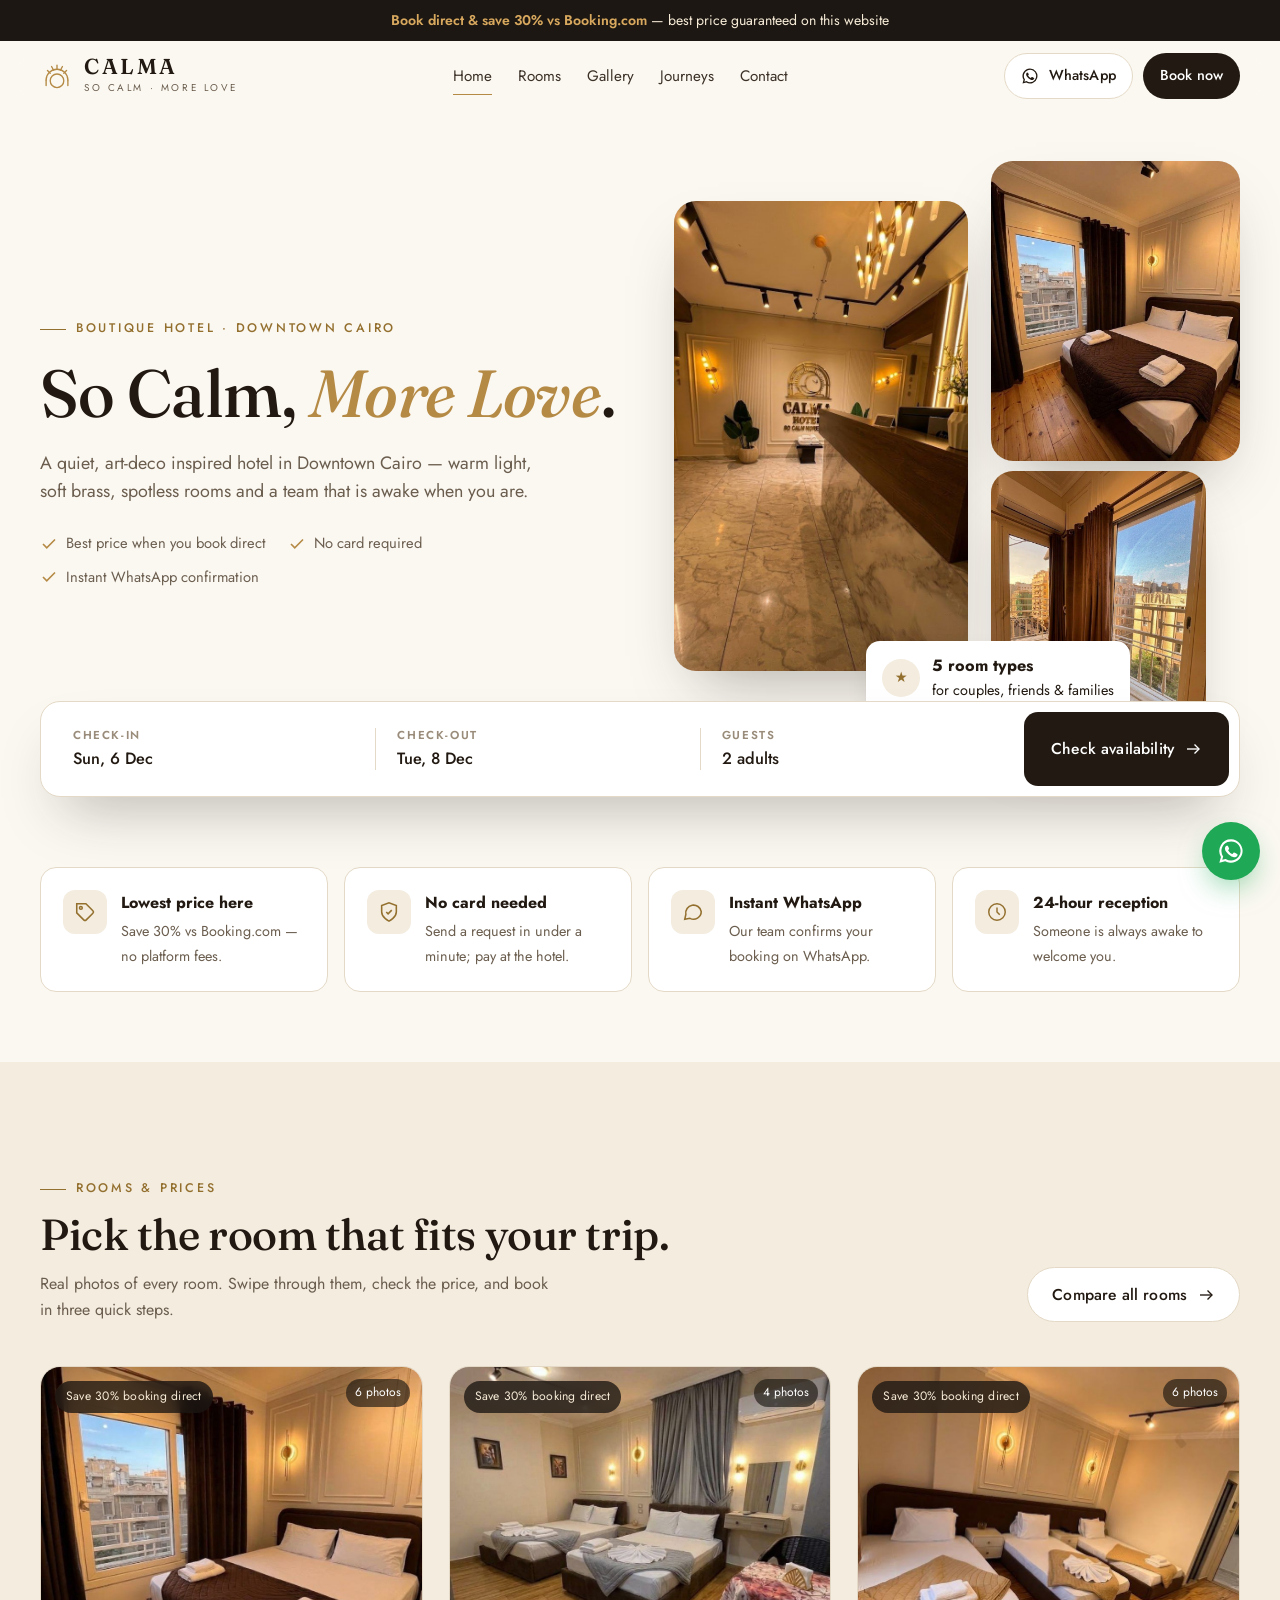
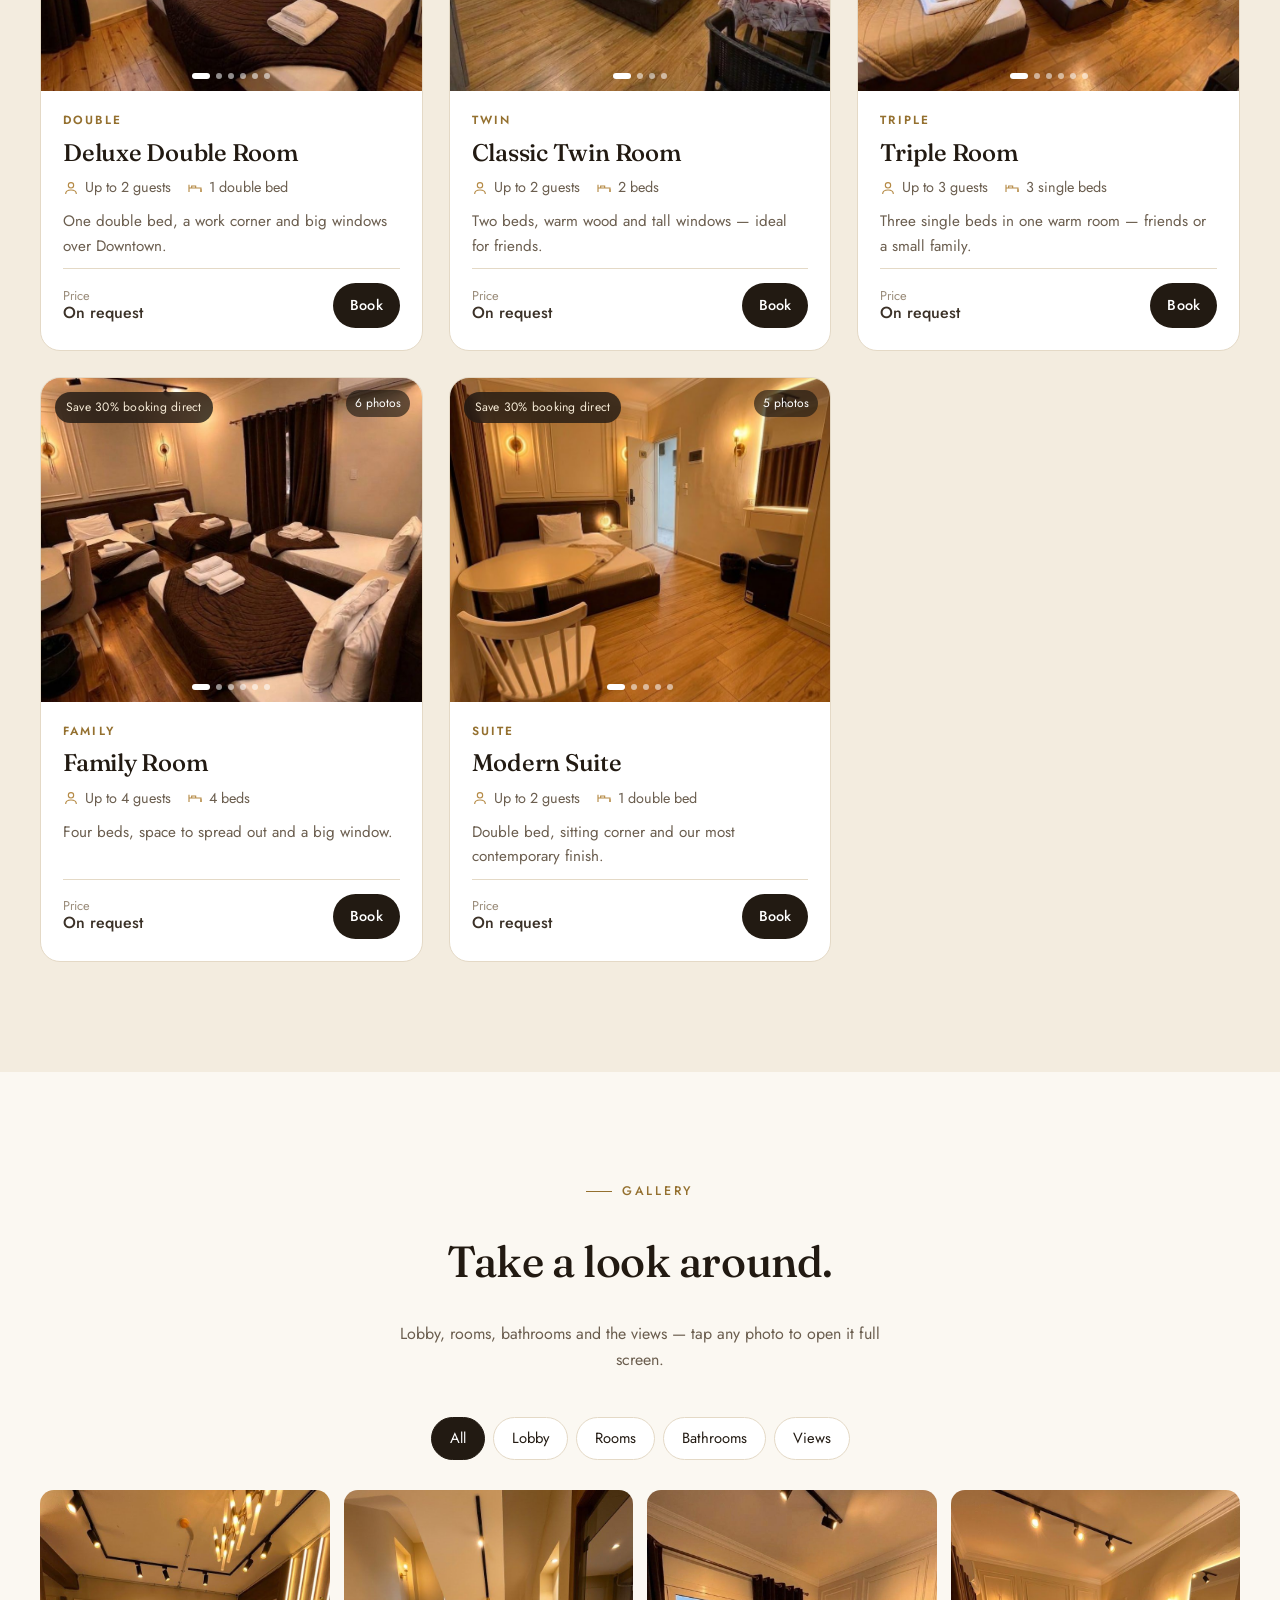
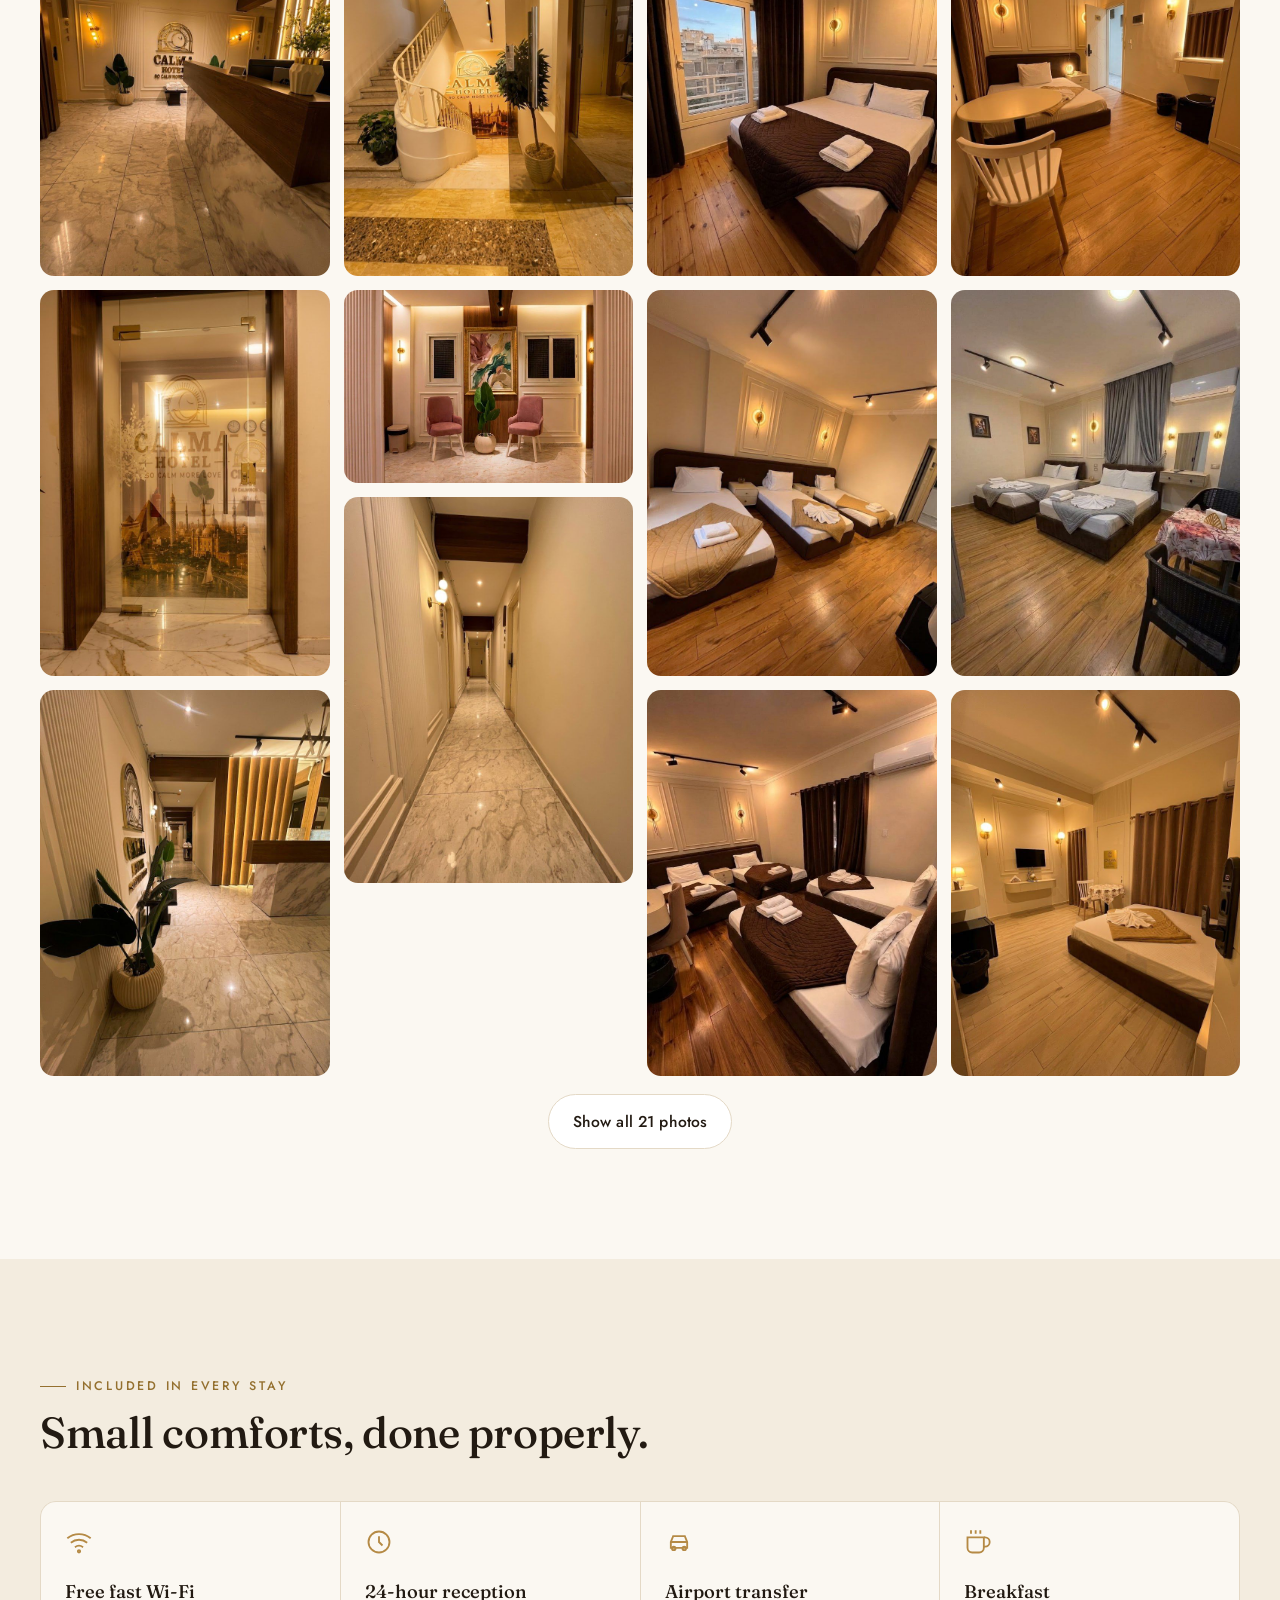
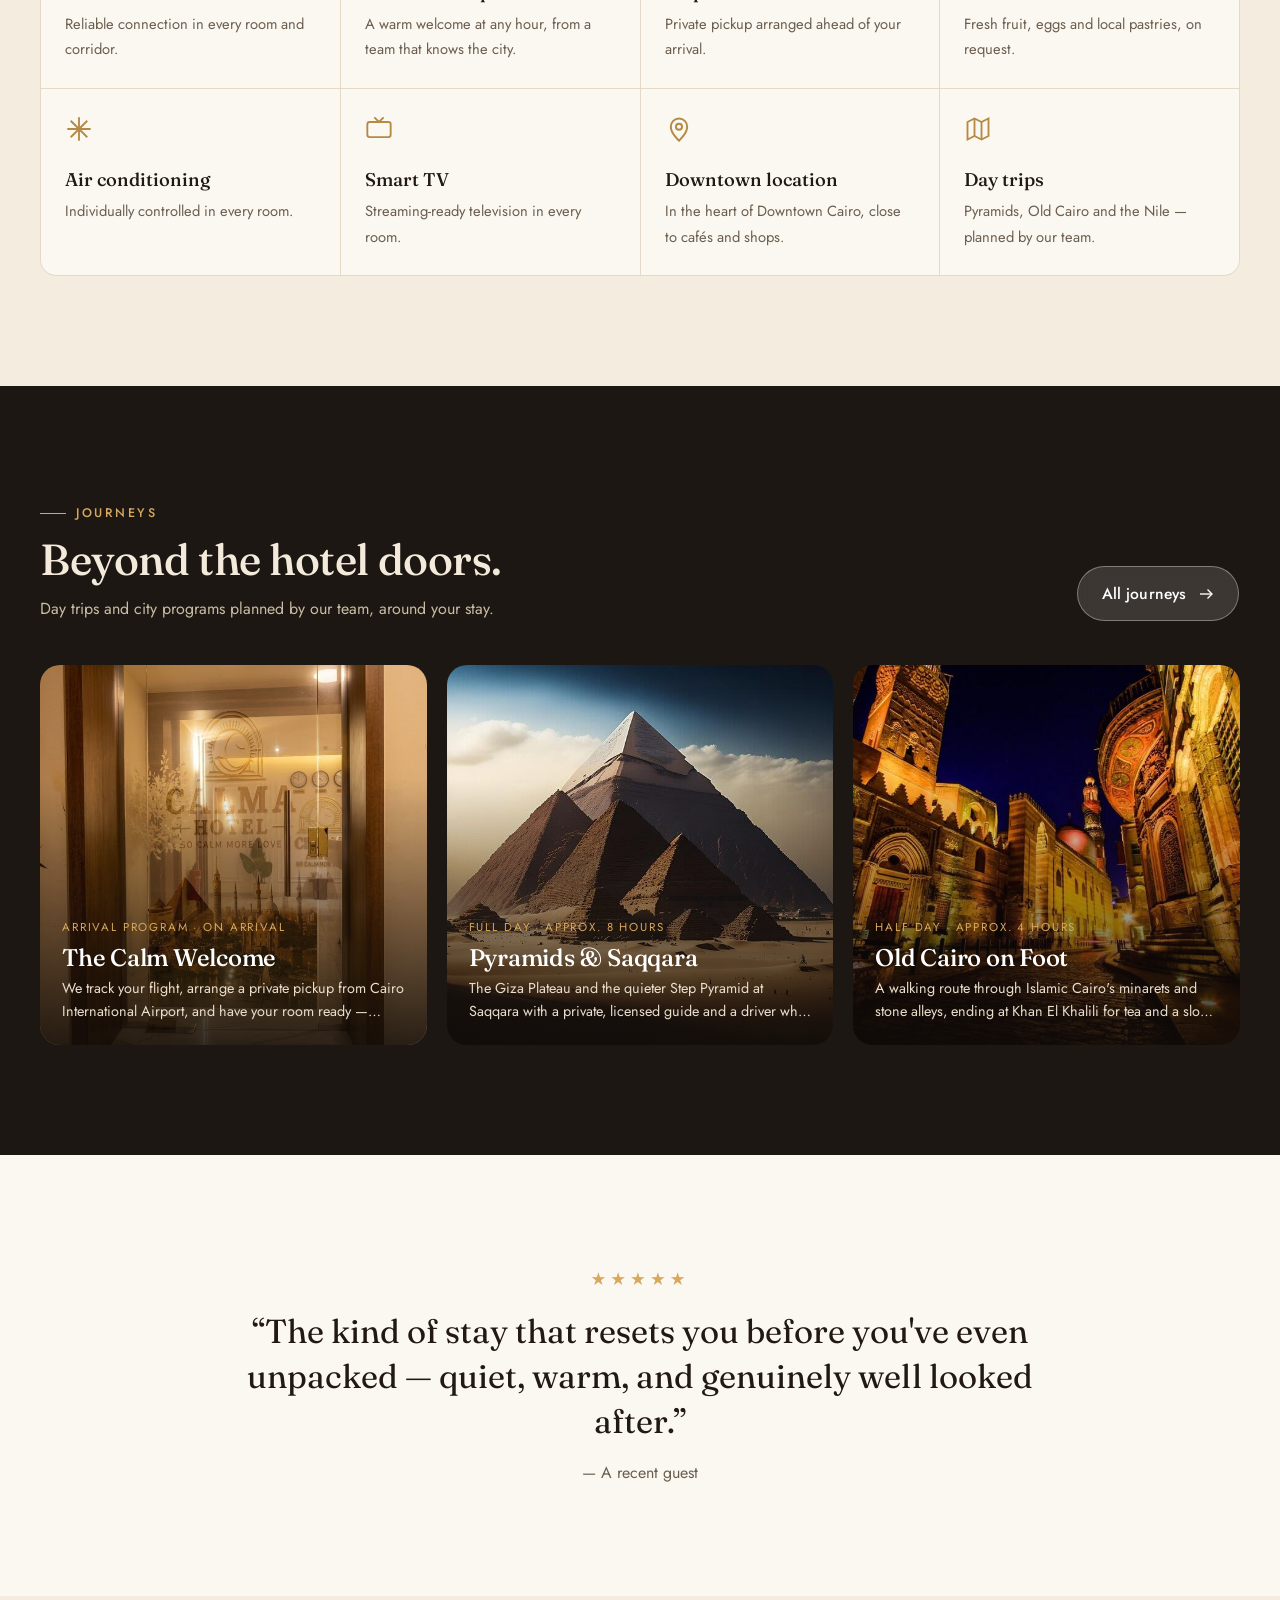
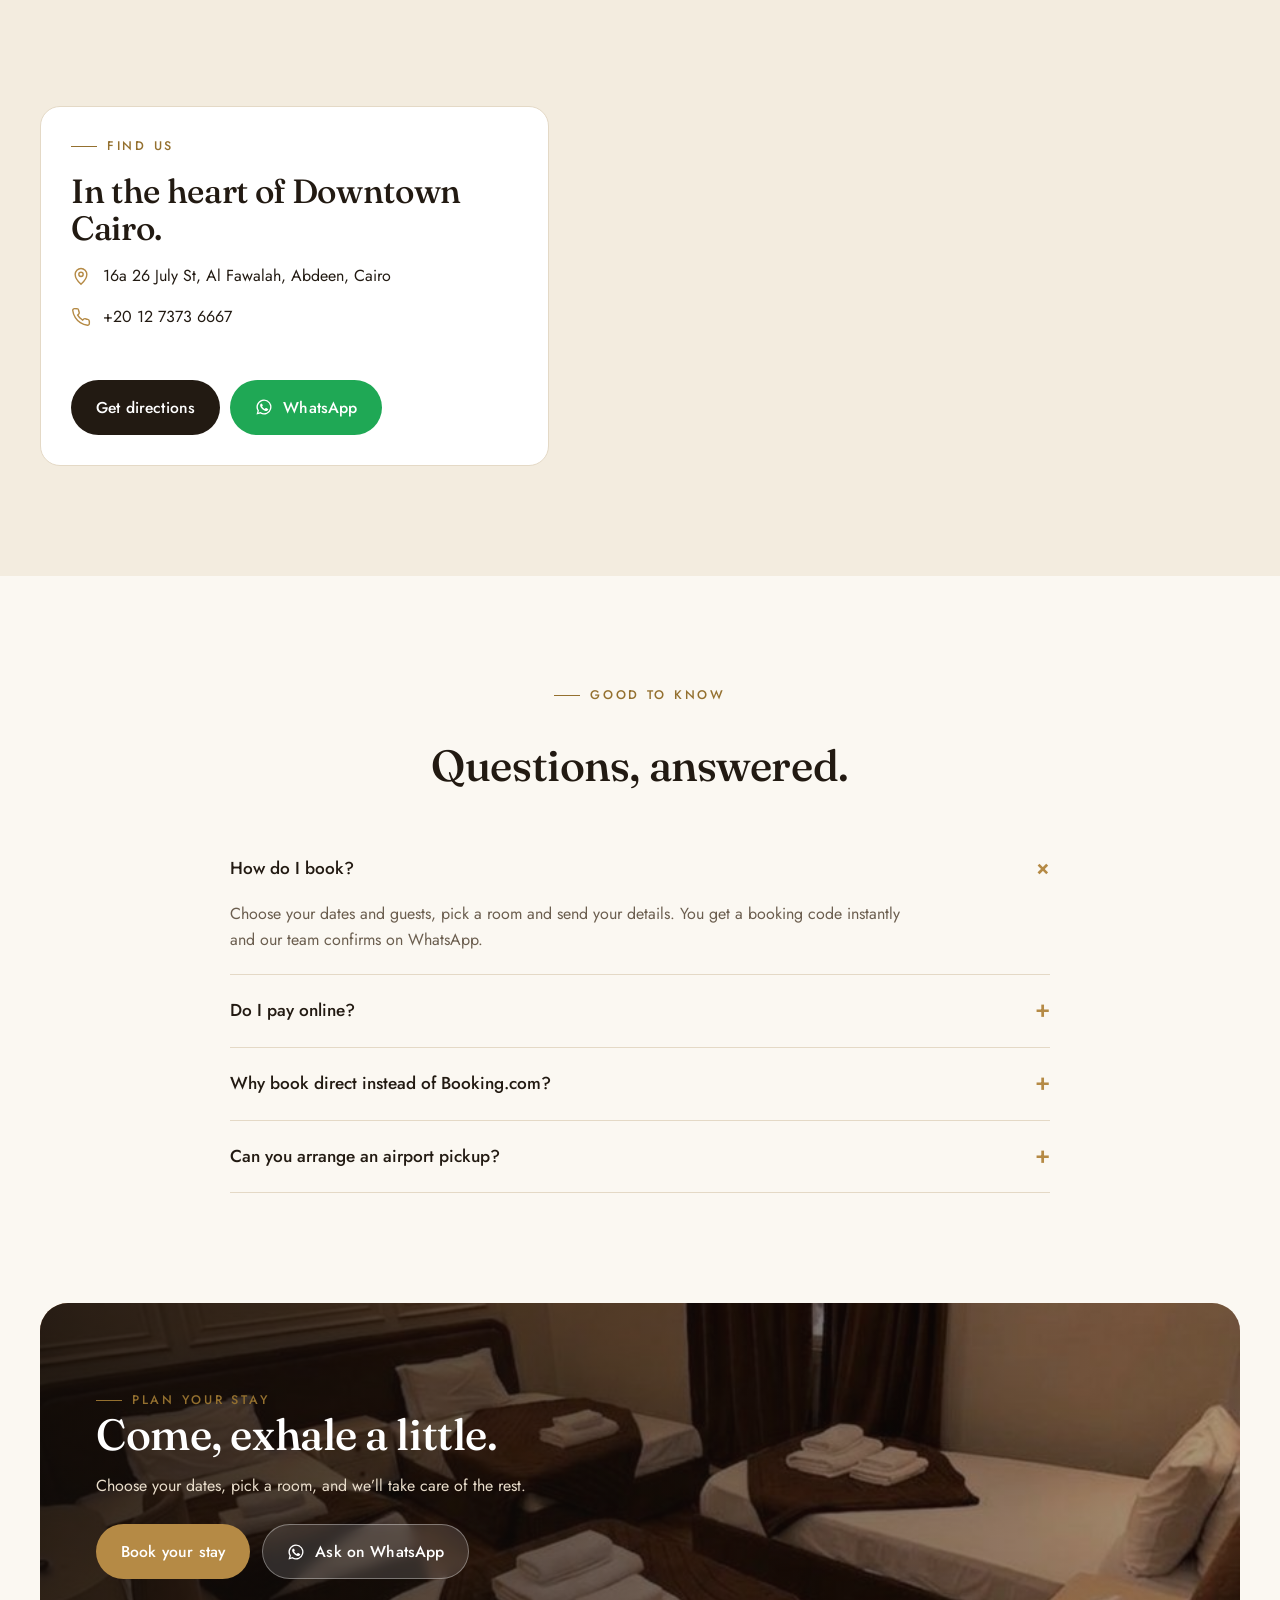
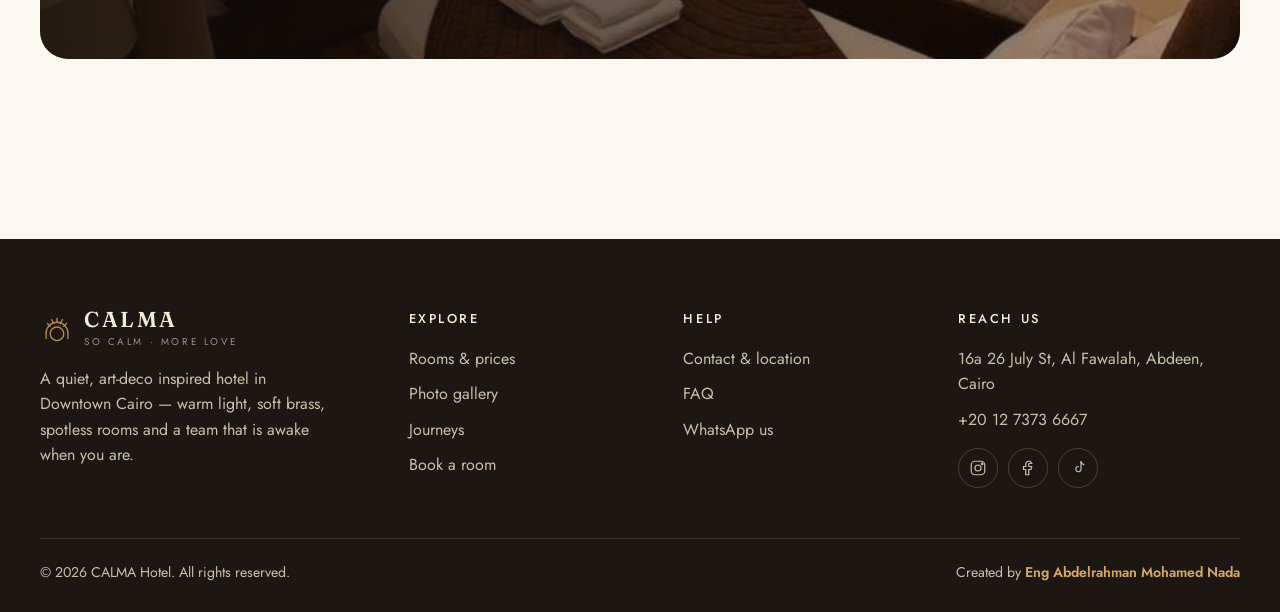
==== commit 27a5dc1b: "Add files via upload" ====
--- a/index.html
+++ b/index.html
@@ -32,7 +32,7 @@
 <div class="announce"><b>Book direct &amp; save 30% vs Booking.com</b> — best price guaranteed on this website</div>
 <header class="nav" id="nav"><div class="wrap"><a class="brand" href="/" aria-label="CALMA Hotel home"><svg viewBox="0 0 100 100" fill="none" stroke="currentColor" stroke-width="4" stroke-linecap="round"><path d="M18 62 A32 32 0 0 1 82 62"></path><circle cx="50" cy="64" r="20"></circle><line x1="50" y1="18" x2="50" y2="30"></line><line x1="34" y1="22" x2="40" y2="33"></line><line x1="66" y1="22" x2="60" y2="33"></line><line x1="22" y1="34" x2="30" y2="42"></line><line x1="78" y1="34" x2="70" y2="42"></line><path d="M18 62 L18 78"></path><path d="M82 62 L82 78"></path></svg><span><b>CALMA</b><small>SO CALM · MORE LOVE</small></span></a><ul class="nav-links"><li><a href="/" class="on">Home</a></li><li><a href="/rooms/">Rooms</a></li><li><a href="/#gallery">Gallery</a></li><li><a href="/offers/">Journeys</a></li><li><a href="/contact/">Contact</a></li></ul><div class="nav-actions"><a class="btn btn-ghost btn-sm hide-m" href="https://wa.me/201273736667?text=Hello%20CALMA%20Hotel%2C%20I%20have%20a%20question." target="_blank" rel="noopener"><svg viewBox="0 0 24 24" fill="currentColor"><path d="M12 2a10 10 0 0 0-8.6 15.1L2 22l5-1.3A10 10 0 1 0 12 2zm0 18.2a8.2 8.2 0 0 1-4.2-1.2l-.3-.2-3 .8.8-2.9-.2-.3A8.2 8.2 0 1 1 12 20.2zm4.5-6.1c-.2-.1-1.5-.7-1.7-.8s-.4-.1-.6.1-.7.8-.8 1-.3.2-.5.1a6.7 6.7 0 0 1-3.3-2.9c-.3-.4.2-.4.7-1.4.1-.2 0-.3 0-.5l-.8-1.8c-.2-.5-.4-.4-.6-.4h-.5a1 1 0 0 0-.7.3 3 3 0 0 0-.9 2.2 5.2 5.2 0 0 0 1.1 2.7 11.8 11.8 0 0 0 4.5 4c1.7.7 2.3.8 3.2.6a2.7 2.7 0 0 0 1.8-1.2 2.2 2.2 0 0 0 .2-1.3c-.1-.1-.3-.2-.5-.3z"></path></svg> WhatsApp</a><a class="btn btn-primary btn-sm" href="/book/">Book now</a><button class="icon-btn menu-btn" aria-label="Open menu" aria-expanded="false"><svg viewBox="0 0 24 24" fill="none" stroke="currentColor" stroke-width="1.7"><line x1="3" y1="7" x2="21" y2="7"></line><line x1="3" y1="12" x2="21" y2="12"></line><line x1="3" y1="17" x2="21" y2="17"></line></svg></button></div></div></header>
 <main id="main">
-<section class="hero"><div class="wrap hero-grid"><div class="rv in"><span class="eyebrow">Boutique hotel · Downtown Cairo</span><h1>So Calm, <em>More Love</em>.</h1><p class="lead">A quiet, art-deco inspired hotel in Downtown Cairo — warm light, soft brass, spotless rooms and a team that is awake when you are.</p><div class="hero-trust"><span><svg viewBox="0 0 24 24" fill="none" stroke="currentColor" stroke-width="2.2"><polyline points="20 6 9 17 4 12"></polyline></svg>Best price when you book direct</span><span><svg viewBox="0 0 24 24" fill="none" stroke="currentColor" stroke-width="2.2"><polyline points="20 6 9 17 4 12"></polyline></svg>No card required</span><span><svg viewBox="0 0 24 24" fill="none" stroke="currentColor" stroke-width="2.2"><polyline points="20 6 9 17 4 12"></polyline></svg>Instant WhatsApp confirmation</span></div></div><div class="collage rv in" aria-hidden="false"><figure class="c1"><img src="/assets/img/h/w-lobby.jpg" srcset="/assets/img/h/w-lobby-sm.jpg 640w, /assets/img/h/w-lobby.jpg 1400w" sizes="(max-width:1080px) 60vw, 30vw" alt="CALMA Hotel lobby" fetchpriority="high"></figure><figure class="c2"><img src="/assets/img/h/double-1.jpg" srcset="/assets/img/h/double-1-sm.jpg 640w, /assets/img/h/double-1.jpg 1400w" sizes="(max-width:1080px) 45vw, 22vw" alt="A CALMA guest room" fetchpriority="high"></figure><figure class="c3"><img src="/assets/img/h/balcony-view.jpg" srcset="/assets/img/h/balcony-view-sm.jpg 640w, /assets/img/h/balcony-view.jpg 1400w" sizes="(max-width:1080px) 40vw, 20vw" alt="View from a CALMA room" loading="lazy" decoding="async"></figure><div class="chip"><i>★</i><div><b>5 room types</b><span>for couples, friends &amp; families</span></div></div></div></div><div class="wrap hero-search rv in"><form class="searchbar" action="/book/" autocomplete="off"><div class="sb-field sb-date"><label for="sb-in">Check-in</label><span class="val" data-show="in">Mon 26 Oct</span><input type="date" id="sb-in" name="in" min="2026-10-25" value="2026-10-26" required=""></div><div class="sb-field sb-date"><label for="sb-out">Check-out</label><span class="val" data-show="out">Wed 28 Oct</span><input type="date" id="sb-out" name="out" min="2026-10-27" value="2026-10-28" required=""></div><div class="sb-field" data-guests=""><label>Guests</label><div class="val" tabindex="0" role="button" aria-haspopup="true"><span data-gl="">2 adults</span></div><input type="hidden" name="ad" value="2"><input type="hidden" name="ch" value="0"><div class="guest-pop"><div class="stepper"><div>Adults<small>Age 13+</small></div><div class="ctl"><button type="button" data-k="ad" data-d="-1" aria-label="Fewer adults">−</button><output data-o="ad">2</output><button type="button" data-k="ad" data-d="1" aria-label="More adults">+</button></div></div><div class="stepper"><div>Children<small>Age 0–12</small></div><div class="ctl"><button type="button" data-k="ch" data-d="-1" aria-label="Fewer children">−</button><output data-o="ch">0</output><button type="button" data-k="ch" data-d="1" aria-label="More children">+</button></div></div><button type="button" class="btn btn-primary btn-sm btn-block" data-done="" style="margin-top:10px">Done</button></div></div><button class="btn btn-primary" type="submit">Check availability <svg viewBox="0 0 24 24" fill="none" stroke="currentColor" stroke-width="1.8"><line x1="4" y1="12" x2="20" y2="12"></line><polyline points="14 6 20 12 14 18"></polyline></svg></button></form></div></section><section class="section tight"><div class="wrap"><div class="perks"><div class="perk rv in"><i><svg viewBox="0 0 24 24" fill="none" stroke="currentColor" stroke-width="1.7"><path d="M20.6 13.4 13.4 20.6a2 2 0 0 1-2.8 0L3 13V3h10l7.6 7.6a2 2 0 0 1 0 2.8z"></path><circle cx="7.5" cy="7.5" r="1.5"></circle></svg></i><div><b>Lowest price here</b><span>Save 30% vs Booking.com — no platform fees.</span></div></div><div class="perk rv in"><i><svg viewBox="0 0 24 24" fill="none" stroke="currentColor" stroke-width="1.7"><path d="M12 22s8-4 8-10V5l-8-3-8 3v7c0 6 8 10 8 10z"></path><polyline points="9 12 11 14 15 10"></polyline></svg></i><div><b>No card needed</b><span>Send a request in under a minute; pay at the hotel.</span></div></div><div class="perk rv in"><i><svg viewBox="0 0 24 24" fill="none" stroke="currentColor" stroke-width="1.7"><path d="M21 11.5a8.4 8.4 0 0 1-12.3 7.4L3 20l1.2-5.4A8.5 8.5 0 1 1 21 11.5z"></path></svg></i><div><b>Instant WhatsApp</b><span>Our team confirms your booking on WhatsApp.</span></div></div><div class="perk rv in"><i><svg viewBox="0 0 24 24" fill="none" stroke="currentColor" stroke-width="1.6"><circle cx="12" cy="12" r="9"></circle><path d="M12 7v5l3 3"></path></svg></i><div><b>24-hour reception</b><span>Someone is always awake to welcome you.</span></div></div></div></div></section><section class="section on-sand" id="rooms"><div class="wrap"><div class="head rv in"><div><span class="eyebrow">Rooms &amp; prices</span><h2>Pick the room that fits your trip.</h2><p>Real photos of every room. Swipe through them, check the price, and book in three quick steps.</p></div><a class="btn btn-ghost" href="/rooms/">Compare all rooms <svg viewBox="0 0 24 24" fill="none" stroke="currentColor" stroke-width="1.8"><line x1="4" y1="12" x2="20" y2="12"></line><polyline points="14 6 20 12 14 18"></polyline></svg></a></div><div class="rooms-grid"><article class="room rv in"><div class="carousel" id="cvzbfd6" data-imgs="[&quot;/assets/img/h/double-1.jpg&quot;,&quot;/assets/img/h/double-2.jpg&quot;,&quot;/assets/img/h/double-3.jpg&quot;,&quot;/assets/img/h/double-4.jpg&quot;,&quot;/assets/img/h/balcony-view-2.jpg&quot;,&quot;/assets/img/h/bath-1.jpg&quot;]" data-alt="Deluxe Double Room"><span class="badge">Save 30% booking direct</span><div class="track"><img src="/assets/img/h/double-1.jpg" srcset="/assets/img/h/double-1-sm.jpg 640w, /assets/img/h/double-1.jpg 1400w" sizes="(max-width:620px) 92vw, 33vw" alt="Deluxe Double Room — photo 1" loading="lazy" decoding="async"><img src="/assets/img/h/double-2.jpg" srcset="/assets/img/h/double-2-sm.jpg 640w, /assets/img/h/double-2.jpg 1400w" sizes="(max-width:620px) 92vw, 33vw" alt="Deluxe Double Room — photo 2" loading="lazy" decoding="async"><img src="/assets/img/h/double-3.jpg" srcset="/assets/img/h/double-3-sm.jpg 640w, /assets/img/h/double-3.jpg 1400w" sizes="(max-width:620px) 92vw, 33vw" alt="Deluxe Double Room — photo 3" loading="lazy" decoding="async"><img src="/assets/img/h/double-4.jpg" srcset="/assets/img/h/double-4-sm.jpg 640w, /assets/img/h/double-4.jpg 1400w" sizes="(max-width:620px) 92vw, 33vw" alt="Deluxe Double Room — photo 4" loading="lazy" decoding="async"><img src="/assets/img/h/balcony-view-2.jpg" srcset="/assets/img/h/balcony-view-2-sm.jpg 640w, /assets/img/h/balcony-view-2.jpg 1400w" sizes="(max-width:620px) 92vw, 33vw" alt="Deluxe Double Room — photo 5" loading="lazy" decoding="async"><img src="/assets/img/h/bath-1.jpg" srcset="/assets/img/h/bath-1-sm.jpg 640w, /assets/img/h/bath-1.jpg 1400w" sizes="(max-width:620px) 92vw, 33vw" alt="Deluxe Double Room — photo 6" loading="lazy" decoding="async"></div><button class="nav-arrow prev" aria-label="Previous photo"><svg viewBox="0 0 24 24" fill="none" stroke="currentColor" stroke-width="2"><polyline points="15 18 9 12 15 6"></polyline></svg></button><button class="nav-arrow next" aria-label="Next photo"><svg viewBox="0 0 24 24" fill="none" stroke="currentColor" stroke-width="2"><polyline points="9 18 15 12 9 6"></polyline></svg></button><div class="dots"><i class="on"></i><i></i><i></i><i></i><i></i><i></i></div><span class="count">6 photos</span></div><div class="body"><span class="cat">Double</span><h3>Deluxe Double Room</h3><div class="facts"><span><svg viewBox="0 0 24 24" fill="none" stroke="currentColor" stroke-width="1.7"><circle cx="12" cy="8" r="4"></circle><path d="M4 21c0-4 4-6 8-6s8 2 8 6"></path></svg>Up to 2 guests</span><span><svg viewBox="0 0 24 24" fill="none" stroke="currentColor" stroke-width="1.7"><path d="M3 18V7"></path><path d="M3 12h18v6"></path><path d="M21 18v-4"></path><path d="M7 12V9h6v3"></path></svg>1 double bed</span></div><p class="short">One double bed, a work corner and big windows over Downtown.</p><div class="foot"><div class="price"><small>Price</small><span class="ask">On request</span></div><a class="btn btn-primary btn-sm" href="/book/?room=deluxe-double">Book</a></div></div></article><article class="room rv in"><div class="carousel" id="c1s4p81" data-imgs="[&quot;/assets/img/h/twin-1.jpg&quot;,&quot;/assets/img/h/twin-2.jpg&quot;,&quot;/assets/img/h/balcony-door-2.jpg&quot;,&quot;/assets/img/h/bath-2.jpg&quot;]" data-alt="Classic Twin Room"><span class="badge">Save 30% booking direct</span><div class="track"><img src="/assets/img/h/twin-1.jpg" srcset="/assets/img/h/twin-1-sm.jpg 640w, /assets/img/h/twin-1.jpg 1400w" sizes="(max-width:620px) 92vw, 33vw" alt="Classic Twin Room — photo 1" loading="lazy" decoding="async"><img src="/assets/img/h/twin-2.jpg" srcset="/assets/img/h/twin-2-sm.jpg 640w, /assets/img/h/twin-2.jpg 1400w" sizes="(max-width:620px) 92vw, 33vw" alt="Classic Twin Room — photo 2" loading="lazy" decoding="async"><img src="/assets/img/h/balcony-door-2.jpg" srcset="/assets/img/h/balcony-door-2-sm.jpg 640w, /assets/img/h/balcony-door-2.jpg 1400w" sizes="(max-width:620px) 92vw, 33vw" alt="Classic Twin Room — photo 3" loading="lazy" decoding="async"><img src="/assets/img/h/bath-2.jpg" srcset="/assets/img/h/bath-2-sm.jpg 640w, /assets/img/h/bath-2.jpg 1400w" sizes="(max-width:620px) 92vw, 33vw" alt="Classic Twin Room — photo 4" loading="lazy" decoding="async"></div><button class="nav-arrow prev" aria-label="Previous photo"><svg viewBox="0 0 24 24" fill="none" stroke="currentColor" stroke-width="2"><polyline points="15 18 9 12 15 6"></polyline></svg></button><button class="nav-arrow next" aria-label="Next photo"><svg viewBox="0 0 24 24" fill="none" stroke="currentColor" stroke-width="2"><polyline points="9 18 15 12 9 6"></polyline></svg></button><div class="dots"><i class="on"></i><i></i><i></i><i></i></div><span class="count">4 photos</span></div><div class="body"><span class="cat">Twin</span><h3>Classic Twin Room</h3><div class="facts"><span><svg viewBox="0 0 24 24" fill="none" stroke="currentColor" stroke-width="1.7"><circle cx="12" cy="8" r="4"></circle><path d="M4 21c0-4 4-6 8-6s8 2 8 6"></path></svg>Up to 2 guests</span><span><svg viewBox="0 0 24 24" fill="none" stroke="currentColor" stroke-width="1.7"><path d="M3 18V7"></path><path d="M3 12h18v6"></path><path d="M21 18v-4"></path><path d="M7 12V9h6v3"></path></svg>2 beds</span></div><p class="short">Two beds, warm wood and tall windows — ideal for friends.</p><div class="foot"><div class="price"><small>Price</small><span class="ask">On request</span></div><a class="btn btn-primary btn-sm" href="/book/?room=classic-twin">Book</a></div></div></article><article class="room rv in"><div class="carousel" id="cfb334f" data-imgs="[&quot;/assets/img/h/triple-1.jpg&quot;,&quot;/assets/img/h/triple-2.jpg&quot;,&quot;/assets/img/h/triple-3.jpg&quot;,&quot;/assets/img/h/triple-4.jpg&quot;,&quot;/assets/img/h/triple-5.jpg&quot;,&quot;/assets/img/h/shower.jpg&quot;]" data-alt="Triple Room"><span class="badge">Save 30% booking direct</span><div class="track"><img src="/assets/img/h/triple-1.jpg" srcset="/assets/img/h/triple-1-sm.jpg 640w, /assets/img/h/triple-1.jpg 1400w" sizes="(max-width:620px) 92vw, 33vw" alt="Triple Room — photo 1" loading="lazy" decoding="async"><img src="/assets/img/h/triple-2.jpg" srcset="/assets/img/h/triple-2-sm.jpg 640w, /assets/img/h/triple-2.jpg 1400w" sizes="(max-width:620px) 92vw, 33vw" alt="Triple Room — photo 2" loading="lazy" decoding="async"><img src="/assets/img/h/triple-3.jpg" srcset="/assets/img/h/triple-3-sm.jpg 640w, /assets/img/h/triple-3.jpg 1400w" sizes="(max-width:620px) 92vw, 33vw" alt="Triple Room — photo 3" loading="lazy" decoding="async"><img src="/assets/img/h/triple-4.jpg" srcset="/assets/img/h/triple-4-sm.jpg 640w, /assets/img/h/triple-4.jpg 1400w" sizes="(max-width:620px) 92vw, 33vw" alt="Triple Room — photo 4" loading="lazy" decoding="async"><img src="/assets/img/h/triple-5.jpg" srcset="/assets/img/h/triple-5-sm.jpg 640w, /assets/img/h/triple-5.jpg 1400w" sizes="(max-width:620px) 92vw, 33vw" alt="Triple Room — photo 5" loading="lazy" decoding="async"><img src="/assets/img/h/shower.jpg" srcset="/assets/img/h/shower-sm.jpg 640w, /assets/img/h/shower.jpg 1400w" sizes="(max-width:620px) 92vw, 33vw" alt="Triple Room — photo 6" loading="lazy" decoding="async"></div><button class="nav-arrow prev" aria-label="Previous photo"><svg viewBox="0 0 24 24" fill="none" stroke="currentColor" stroke-width="2"><polyline points="15 18 9 12 15 6"></polyline></svg></button><button class="nav-arrow next" aria-label="Next photo"><svg viewBox="0 0 24 24" fill="none" stroke="currentColor" stroke-width="2"><polyline points="9 18 15 12 9 6"></polyline></svg></button><div class="dots"><i class="on"></i><i></i><i></i><i></i><i></i><i></i></div><span class="count">6 photos</span></div><div class="body"><span class="cat">Triple</span><h3>Triple Room</h3><div class="facts"><span><svg viewBox="0 0 24 24" fill="none" stroke="currentColor" stroke-width="1.7"><circle cx="12" cy="8" r="4"></circle><path d="M4 21c0-4 4-6 8-6s8 2 8 6"></path></svg>Up to 3 guests</span><span><svg viewBox="0 0 24 24" fill="none" stroke="currentColor" stroke-width="1.7"><path d="M3 18V7"></path><path d="M3 12h18v6"></path><path d="M21 18v-4"></path><path d="M7 12V9h6v3"></path></svg>3 single beds</span></div><p class="short">Three single beds in one warm room — friends or a small family.</p><div class="foot"><div class="price"><small>Price</small><span class="ask">On request</span></div><a class="btn btn-primary btn-sm" href="/book/?room=triple">Book</a></div></div></article><article class="room rv in"><div class="carousel" id="cukxmfl" data-imgs="[&quot;/assets/img/h/family-1.jpg&quot;,&quot;/assets/img/h/family-2.jpg&quot;,&quot;/assets/img/h/family-3.jpg&quot;,&quot;/assets/img/h/family-4.jpg&quot;,&quot;/assets/img/h/family-5.jpg&quot;,&quot;/assets/img/h/bath-modern.jpg&quot;]" data-alt="Family Room"><span class="badge">Save 30% booking direct</span><div class="track"><img src="/assets/img/h/family-1.jpg" srcset="/assets/img/h/family-1-sm.jpg 640w, /assets/img/h/family-1.jpg 1400w" sizes="(max-width:620px) 92vw, 33vw" alt="Family Room — photo 1" loading="lazy" decoding="async"><img src="/assets/img/h/family-2.jpg" srcset="/assets/img/h/family-2-sm.jpg 640w, /assets/img/h/family-2.jpg 1400w" sizes="(max-width:620px) 92vw, 33vw" alt="Family Room — photo 2" loading="lazy" decoding="async"><img src="/assets/img/h/family-3.jpg" srcset="/assets/img/h/family-3-sm.jpg 640w, /assets/img/h/family-3.jpg 1400w" sizes="(max-width:620px) 92vw, 33vw" alt="Family Room — photo 3" loading="lazy" decoding="async"><img src="/assets/img/h/family-4.jpg" srcset="/assets/img/h/family-4-sm.jpg 640w, /assets/img/h/family-4.jpg 1400w" sizes="(max-width:620px) 92vw, 33vw" alt="Family Room — photo 4" loading="lazy" decoding="async"><img src="/assets/img/h/family-5.jpg" srcset="/assets/img/h/family-5-sm.jpg 640w, /assets/img/h/family-5.jpg 1400w" sizes="(max-width:620px) 92vw, 33vw" alt="Family Room — photo 5" loading="lazy" decoding="async"><img src="/assets/img/h/bath-modern.jpg" srcset="/assets/img/h/bath-modern-sm.jpg 640w, /assets/img/h/bath-modern.jpg 1400w" sizes="(max-width:620px) 92vw, 33vw" alt="Family Room — photo 6" loading="lazy" decoding="async"></div><button class="nav-arrow prev" aria-label="Previous photo"><svg viewBox="0 0 24 24" fill="none" stroke="currentColor" stroke-width="2"><polyline points="15 18 9 12 15 6"></polyline></svg></button><button class="nav-arrow next" aria-label="Next photo"><svg viewBox="0 0 24 24" fill="none" stroke="currentColor" stroke-width="2"><polyline points="9 18 15 12 9 6"></polyline></svg></button><div class="dots"><i class="on"></i><i></i><i></i><i></i><i></i><i></i></div><span class="count">6 photos</span></div><div class="body"><span class="cat">Family</span><h3>Family Room</h3><div class="facts"><span><svg viewBox="0 0 24 24" fill="none" stroke="currentColor" stroke-width="1.7"><circle cx="12" cy="8" r="4"></circle><path d="M4 21c0-4 4-6 8-6s8 2 8 6"></path></svg>Up to 4 guests</span><span><svg viewBox="0 0 24 24" fill="none" stroke="currentColor" stroke-width="1.7"><path d="M3 18V7"></path><path d="M3 12h18v6"></path><path d="M21 18v-4"></path><path d="M7 12V9h6v3"></path></svg>4 beds</span></div><p class="short">Four beds, space to spread out and a big window.</p><div class="foot"><div class="price"><small>Price</small><span class="ask">On request</span></div><a class="btn btn-primary btn-sm" href="/book/?room=family">Book</a></div></div></article><article class="room rv in"><div class="carousel" id="ccajtek" data-imgs="[&quot;/assets/img/h/suite-1.jpg&quot;,&quot;/assets/img/h/suite-2.jpg&quot;,&quot;/assets/img/h/suite-3.jpg&quot;,&quot;/assets/img/h/room-wardrobe.jpg&quot;,&quot;/assets/img/h/bath-modern.jpg&quot;]" data-alt="Modern Suite"><span class="badge">Save 30% booking direct</span><div class="track"><img src="/assets/img/h/suite-1.jpg" srcset="/assets/img/h/suite-1-sm.jpg 640w, /assets/img/h/suite-1.jpg 1400w" sizes="(max-width:620px) 92vw, 33vw" alt="Modern Suite — photo 1" loading="lazy" decoding="async"><img src="/assets/img/h/suite-2.jpg" srcset="/assets/img/h/suite-2-sm.jpg 640w, /assets/img/h/suite-2.jpg 1400w" sizes="(max-width:620px) 92vw, 33vw" alt="Modern Suite — photo 2" loading="lazy" decoding="async"><img src="/assets/img/h/suite-3.jpg" srcset="/assets/img/h/suite-3-sm.jpg 640w, /assets/img/h/suite-3.jpg 1400w" sizes="(max-width:620px) 92vw, 33vw" alt="Modern Suite — photo 3" loading="lazy" decoding="async"><img src="/assets/img/h/room-wardrobe.jpg" srcset="/assets/img/h/room-wardrobe-sm.jpg 640w, /assets/img/h/room-wardrobe.jpg 1400w" sizes="(max-width:620px) 92vw, 33vw" alt="Modern Suite — photo 4" loading="lazy" decoding="async"><img src="/assets/img/h/bath-modern.jpg" srcset="/assets/img/h/bath-modern-sm.jpg 640w, /assets/img/h/bath-modern.jpg 1400w" sizes="(max-width:620px) 92vw, 33vw" alt="Modern Suite — photo 5" loading="lazy" decoding="async"></div><button class="nav-arrow prev" aria-label="Previous photo"><svg viewBox="0 0 24 24" fill="none" stroke="currentColor" stroke-width="2"><polyline points="15 18 9 12 15 6"></polyline></svg></button><button class="nav-arrow next" aria-label="Next photo"><svg viewBox="0 0 24 24" fill="none" stroke="currentColor" stroke-width="2"><polyline points="9 18 15 12 9 6"></polyline></svg></button><div class="dots"><i class="on"></i><i></i><i></i><i></i><i></i></div><span class="count">5 photos</span></div><div class="body"><span class="cat">Suite</span><h3>Modern Suite</h3><div class="facts"><span><svg viewBox="0 0 24 24" fill="none" stroke="currentColor" stroke-width="1.7"><circle cx="12" cy="8" r="4"></circle><path d="M4 21c0-4 4-6 8-6s8 2 8 6"></path></svg>Up to 2 guests</span><span><svg viewBox="0 0 24 24" fill="none" stroke="currentColor" stroke-width="1.7"><path d="M3 18V7"></path><path d="M3 12h18v6"></path><path d="M21 18v-4"></path><path d="M7 12V9h6v3"></path></svg>1 double bed</span></div><p class="short">Double bed, sitting corner and our most contemporary finish.</p><div class="foot"><div class="price"><small>Price</small><span class="ask">On request</span></div><a class="btn btn-primary btn-sm" href="/book/?room=modern-suite">Book</a></div></div></article></div></div></section><section class="section" id="gallery"><div class="wrap"><div class="head center rv in"><span class="eyebrow">Gallery</span><h2>Take a look around.</h2><p>Lobby, rooms, bathrooms and the views — tap any photo to open it full screen.</p></div><div class="tabs" role="tablist"><button class="tab on" role="tab" aria-selected="true" data-cat="All">All</button><button class="tab" role="tab" aria-selected="false" data-cat="Lobby">Lobby</button><button class="tab" role="tab" aria-selected="false" data-cat="Rooms">Rooms</button><button class="tab" role="tab" aria-selected="false" data-cat="Bathrooms">Bathrooms</button><button class="tab" role="tab" aria-selected="false" data-cat="Views">Views</button></div><div class="masonry"><button data-i="0" aria-label="Open photo: Reception desk with the CALMA emblem"><img src="/assets/img/h/lobby-reception.jpg" srcset="/assets/img/h/lobby-reception-sm.jpg 640w, /assets/img/h/lobby-reception.jpg 1400w" sizes="(max-width:620px) 46vw, 25vw" alt="Reception desk with the CALMA emblem" loading="lazy" decoding="async"></button><button data-i="1" aria-label="Open photo: Glass entrance door with the CALMA logo"><img src="/assets/img/h/entrance.jpg" srcset="/assets/img/h/entrance-sm.jpg 640w, /assets/img/h/entrance.jpg 1400w" sizes="(max-width:620px) 46vw, 25vw" alt="Glass entrance door with the CALMA logo" loading="lazy" decoding="async"></button><button data-i="2" aria-label="Open photo: Marble lobby hall"><img src="/assets/img/h/lobby-hall.jpg" srcset="/assets/img/h/lobby-hall-sm.jpg 640w, /assets/img/h/lobby-hall.jpg 1400w" sizes="(max-width:620px) 46vw, 25vw" alt="Marble lobby hall" loading="lazy" decoding="async"></button><button data-i="3" aria-label="Open photo: Staircase at the hotel entrance"><img src="/assets/img/h/staircase.jpg" srcset="/assets/img/h/staircase-sm.jpg 640w, /assets/img/h/staircase.jpg 1400w" sizes="(max-width:620px) 46vw, 25vw" alt="Staircase at the hotel entrance" loading="lazy" decoding="async"></button><button data-i="4" aria-label="Open photo: Lounge corner with pink chairs"><img src="/assets/img/h/lounge.jpg" srcset="/assets/img/h/lounge-sm.jpg 640w, /assets/img/h/lounge.jpg 1400w" sizes="(max-width:620px) 46vw, 25vw" alt="Lounge corner with pink chairs" loading="lazy" decoding="async"></button><button data-i="5" aria-label="Open photo: Marble corridor"><img src="/assets/img/h/corridor.jpg" srcset="/assets/img/h/corridor-sm.jpg 640w, /assets/img/h/corridor.jpg 1400w" sizes="(max-width:620px) 46vw, 25vw" alt="Marble corridor" loading="lazy" decoding="async"></button><button data-i="6" aria-label="Open photo: Deluxe Double Room with city window"><img src="/assets/img/h/double-1.jpg" srcset="/assets/img/h/double-1-sm.jpg 640w, /assets/img/h/double-1.jpg 1400w" sizes="(max-width:620px) 46vw, 25vw" alt="Deluxe Double Room with city window" loading="lazy" decoding="async"></button><button data-i="7" aria-label="Open photo: Triple Room"><img src="/assets/img/h/triple-1.jpg" srcset="/assets/img/h/triple-1-sm.jpg 640w, /assets/img/h/triple-1.jpg 1400w" sizes="(max-width:620px) 46vw, 25vw" alt="Triple Room" loading="lazy" decoding="async"></button><button data-i="8" aria-label="Open photo: Family Room"><img src="/assets/img/h/family-1.jpg" srcset="/assets/img/h/family-1-sm.jpg 640w, /assets/img/h/family-1.jpg 1400w" sizes="(max-width:620px) 46vw, 25vw" alt="Family Room" loading="lazy" decoding="async"></button><button data-i="9" aria-label="Open photo: Modern Suite with sitting corner"><img src="/assets/img/h/suite-1.jpg" srcset="/assets/img/h/suite-1-sm.jpg 640w, /assets/img/h/suite-1.jpg 1400w" sizes="(max-width:620px) 46vw, 25vw" alt="Modern Suite with sitting corner" loading="lazy" decoding="async"></button><button data-i="10" aria-label="Open photo: Classic Twin Room"><img src="/assets/img/h/twin-1.jpg" srcset="/assets/img/h/twin-1-sm.jpg 640w, /assets/img/h/twin-1.jpg 1400w" sizes="(max-width:620px) 46vw, 25vw" alt="Classic Twin Room" loading="lazy" decoding="async"></button><button data-i="11" aria-label="Open photo: Double room with desk and TV"><img src="/assets/img/h/double-3.jpg" srcset="/assets/img/h/double-3-sm.jpg 640w, /assets/img/h/double-3.jpg 1400w" sizes="(max-width:620px) 46vw, 25vw" alt="Double room with desk and TV" loading="lazy" decoding="async"></button></div><div class="more-wrap"><button class="btn btn-ghost">Show all 21 photos</button></div></div></section><section class="section on-sand"><div class="wrap"><div class="head rv in"><div><span class="eyebrow">Included in every stay</span><h2>Small comforts, done properly.</h2></div></div><div class="amen rv in"><div><svg viewBox="0 0 24 24" fill="none" stroke="currentColor" stroke-width="1.6"><path d="M2 8.8a16 16 0 0 1 20 0"></path><path d="M5 12.6a11 11 0 0 1 14 0"></path><path d="M8.5 16.4a6 6 0 0 1 7 0"></path><circle cx="12" cy="20" r="1"></circle></svg><b>Free fast Wi-Fi</b><span>Reliable connection in every room and corridor.</span></div><div><svg viewBox="0 0 24 24" fill="none" stroke="currentColor" stroke-width="1.6"><circle cx="12" cy="12" r="9"></circle><path d="M12 7v5l3 3"></path></svg><b>24-hour reception</b><span>A warm welcome at any hour, from a team that knows the city.</span></div><div><svg viewBox="0 0 24 24" fill="none" stroke="currentColor" stroke-width="1.6"><path d="M5 17h14v-5l-2-5H7l-2 5z"></path><circle cx="7.5" cy="17.5" r="1.5"></circle><circle cx="16.5" cy="17.5" r="1.5"></circle><path d="M5 12h14"></path></svg><b>Airport transfer</b><span>Private pickup arranged ahead of your arrival.</span></div><div><svg viewBox="0 0 24 24" fill="none" stroke="currentColor" stroke-width="1.6"><path d="M17 8h1a4 4 0 0 1 0 8h-1"></path><path d="M3 8h14v9a4 4 0 0 1-4 4H7a4 4 0 0 1-4-4z"></path><path d="M6 2v3M10 2v3M14 2v3"></path></svg><b>Breakfast</b><span>Fresh fruit, eggs and local pastries, on request.</span></div><div><svg viewBox="0 0 24 24" fill="none" stroke="currentColor" stroke-width="1.6"><path d="M12 2v20M4.9 4.9l14.2 14.2M2 12h20M4.9 19.1 19.1 4.9"></path></svg><b>Air conditioning</b><span>Individually controlled in every room.</span></div><div><svg viewBox="0 0 24 24" fill="none" stroke="currentColor" stroke-width="1.6"><rect x="2" y="6" width="20" height="13" rx="2"></rect><path d="m8 2 4 4 4-4"></path></svg><b>Smart TV</b><span>Streaming-ready television in every room.</span></div><div><svg viewBox="0 0 24 24" fill="none" stroke="currentColor" stroke-width="1.7"><path d="M12 22s7-6.2 7-12a7 7 0 1 0-14 0c0 5.8 7 12 7 12z"></path><circle cx="12" cy="10" r="2.6"></circle></svg><b>Downtown location</b><span>In the heart of Downtown Cairo, close to cafés and shops.</span></div><div><svg viewBox="0 0 24 24" fill="none" stroke="currentColor" stroke-width="1.6"><path d="m3 6 6-3 6 3 6-3v15l-6 3-6-3-6 3z"></path><path d="M9 3v15M15 6v15"></path></svg><b>Day trips</b><span>Pyramids, Old Cairo and the Nile — planned by our team.</span></div></div></div></section><section class="section on-dark"><div class="wrap"><div class="head rv in"><div><span class="eyebrow">Journeys</span><h2>Beyond the hotel doors.</h2><p>Day trips and city programs planned by our team, around your stay.</p></div><a class="btn btn-light" href="/offers/">All journeys <svg viewBox="0 0 24 24" fill="none" stroke="currentColor" stroke-width="1.8"><line x1="4" y1="12" x2="20" y2="12"></line><polyline points="14 6 20 12 14 18"></polyline></svg></a></div><div class="journeys"><a class="journey rv in" href="/offers/#welcome-package"><img src="/assets/img/h/w-reception.jpg" srcset="/assets/img/h/w-reception-sm.jpg 640w, /assets/img/h/w-reception.jpg 1400w" sizes="(max-width:620px) 92vw, 33vw" alt="The Calm Welcome" loading="lazy" decoding="async"><div class="jb"><small>Arrival program · On arrival</small><h3>The Calm Welcome</h3><p>We track your flight, arrange a private pickup from Cairo International Airport, and have your room ready — followed by a short orientation of the neighbourhood.</p></div></a><a class="journey rv in" href="/offers/#giza-saqqara"><img src="/assets/img/pyramids-giza.jpg" sizes="(max-width:620px) 92vw, 33vw" alt="Pyramids &amp; Saqqara" loading="lazy" decoding="async"><div class="jb"><small>Full day · Approx. 8 hours</small><h3>Pyramids &amp; Saqqara</h3><p>The Giza Plateau and the quieter Step Pyramid at Saqqara with a private, licensed guide and a driver who paces the day sensibly. Lunch at a local restaurant along the way.</p></div></a><a class="journey rv in" href="/offers/#islamic-cairo"><img src="/assets/img/old-cairo-night.jpg" sizes="(max-width:620px) 92vw, 33vw" alt="Old Cairo on Foot" loading="lazy" decoding="async"><div class="jb"><small>Half day · Approx. 4 hours</small><h3>Old Cairo on Foot</h3><p>A walking route through Islamic Cairo's minarets and stone alleys, ending at Khan El Khalili for tea and a slow browse through the market.</p></div></a></div></div></section><section class="section"><div class="wrap quote rv in"><div class="stars">★★★★★</div><blockquote>“The kind of stay that resets you before you've even unpacked — quiet, warm, and genuinely well looked after.”</blockquote><cite>— A recent guest</cite></div></section><section class="section on-sand" id="location"><div class="wrap"><div class="loc"><div class="card rv in"><span class="eyebrow">Find us</span><h2 style="font-size:2.1rem">In the heart of Downtown Cairo.</h2><div class="contact-line"><svg viewBox="0 0 24 24" fill="none" stroke="currentColor" stroke-width="1.7"><path d="M12 22s7-6.2 7-12a7 7 0 1 0-14 0c0 5.8 7 12 7 12z"></path><circle cx="12" cy="10" r="2.6"></circle></svg><span>16a 26 July St, Al Fawalah, Abdeen, Cairo</span></div><div class="contact-line"><svg viewBox="0 0 24 24" fill="none" stroke="currentColor" stroke-width="1.7"><path d="M22 16.9v3a2 2 0 0 1-2.2 2 19.8 19.8 0 0 1-8.6-3.1 19.5 19.5 0 0 1-6-6A19.8 19.8 0 0 1 2.1 4.2 2 2 0 0 1 4.1 2h3a2 2 0 0 1 2 1.7c.1.9.4 1.8.7 2.7a2 2 0 0 1-.5 2.1L8 9.8a16 16 0 0 0 6 6l1.3-1.3a2 2 0 0 1 2.1-.4c.9.3 1.8.6 2.7.7a2 2 0 0 1 1.7 2z"></path></svg><a href="tel:+201273736667">+20 12 7373 6667</a></div><div style="display:flex;gap:10px;flex-wrap:wrap;margin-top:auto"><a class="btn btn-primary" href="https://www.google.com/maps/search/?api=1&amp;query=CALMA%20Hotel%2C%2016a%2026%20July%20St%2C%20Abdeen%2C%20Cairo" target="_blank" rel="noopener">Get directions</a><a class="btn btn-wa" href="https://wa.me/201273736667?text=Hello%20CALMA%20Hotel%2C%20I%20need%20directions%20to%20the%20hotel." target="_blank" rel="noopener"><svg viewBox="0 0 24 24" fill="currentColor"><path d="M12 2a10 10 0 0 0-8.6 15.1L2 22l5-1.3A10 10 0 1 0 12 2zm0 18.2a8.2 8.2 0 0 1-4.2-1.2l-.3-.2-3 .8.8-2.9-.2-.3A8.2 8.2 0 1 1 12 20.2zm4.5-6.1c-.2-.1-1.5-.7-1.7-.8s-.4-.1-.6.1-.7.8-.8 1-.3.2-.5.1a6.7 6.7 0 0 1-3.3-2.9c-.3-.4.2-.4.7-1.4.1-.2 0-.3 0-.5l-.8-1.8c-.2-.5-.4-.4-.6-.4h-.5a1 1 0 0 0-.7.3 3 3 0 0 0-.9 2.2 5.2 5.2 0 0 0 1.1 2.7 11.8 11.8 0 0 0 4.5 4c1.7.7 2.3.8 3.2.6a2.7 2.7 0 0 0 1.8-1.2 2.2 2.2 0 0 0 .2-1.3c-.1-.1-.3-.2-.5-.3z"></path></svg> WhatsApp</a></div></div><iframe class="rv in" title="Map to CALMA Hotel" loading="lazy" referrerpolicy="no-referrer-when-downgrade" src="https://www.google.com/maps?q=CALMA%20Hotel%2C%2016a%2026%20July%20St%2C%20Abdeen%2C%20Cairo&amp;output=embed"></iframe></div></div></section><section class="section" id="faq"><div class="wrap"><div class="head center rv in"><span class="eyebrow">Good to know</span><h2>Questions, answered.</h2></div><div class="faq"><details class="rv in" open=""><summary>How do I book?</summary><p>Choose your dates and guests, pick a room and send your details. You get a booking code instantly and our team confirms on WhatsApp.</p></details><details class="rv in"><summary>Do I pay online?</summary><p>No card is needed to send a booking request. Our team confirms availability and payment details with you directly.</p></details><details class="rv in"><summary>Why book direct instead of Booking.com?</summary><p>Same rooms and the same service, without the platform commission — so you pay less when you book on this website.</p></details><details class="rv in"><summary>Can you arrange an airport pickup?</summary><p>Yes. Add it in the notes when you book, or message us on WhatsApp with your flight details.</p></details></div></div></section><section class="section tight" style="padding-top:0"><div class="wrap"><div class="band rv in"><img src="/assets/img/h/family-1.jpg" srcset="/assets/img/h/family-1-sm.jpg 640w, /assets/img/h/family-1.jpg 1400w" sizes="100vw" alt="" loading="lazy" decoding="async"><span class="eyebrow">Plan your stay</span><h2>Come, exhale a little.</h2><p>Choose your dates, pick a room, and we’ll take care of the rest.</p><div style="display:flex;gap:12px;flex-wrap:wrap"><a class="btn btn-gold" href="/book/">Book your stay</a><a class="btn btn-light" href="https://wa.me/201273736667?text=Hello%20CALMA%20Hotel%2C%20I%20would%20like%20to%20plan%20a%20stay." target="_blank" rel="noopener"><svg viewBox="0 0 24 24" fill="currentColor"><path d="M12 2a10 10 0 0 0-8.6 15.1L2 22l5-1.3A10 10 0 1 0 12 2zm0 18.2a8.2 8.2 0 0 1-4.2-1.2l-.3-.2-3 .8.8-2.9-.2-.3A8.2 8.2 0 1 1 12 20.2zm4.5-6.1c-.2-.1-1.5-.7-1.7-.8s-.4-.1-.6.1-.7.8-.8 1-.3.2-.5.1a6.7 6.7 0 0 1-3.3-2.9c-.3-.4.2-.4.7-1.4.1-.2 0-.3 0-.5l-.8-1.8c-.2-.5-.4-.4-.6-.4h-.5a1 1 0 0 0-.7.3 3 3 0 0 0-.9 2.2 5.2 5.2 0 0 0 1.1 2.7 11.8 11.8 0 0 0 4.5 4c1.7.7 2.3.8 3.2.6a2.7 2.7 0 0 0 1.8-1.2 2.2 2.2 0 0 0 .2-1.3c-.1-.1-.3-.2-.5-.3z"></path></svg> Ask on WhatsApp</a></div></div></div></section>
+<section class="hero"><div class="wrap hero-grid"><div class="rv in"><span class="eyebrow">Boutique hotel · Downtown Cairo</span><h1>So Calm, <em>More Love</em>.</h1><p class="lead">A quiet, art-deco inspired hotel in Downtown Cairo — warm light, soft brass, spotless rooms and a team that is awake when you are.</p><div class="hero-trust"><span><svg viewBox="0 0 24 24" fill="none" stroke="currentColor" stroke-width="2.2"><polyline points="20 6 9 17 4 12"></polyline></svg>Best price when you book direct</span><span><svg viewBox="0 0 24 24" fill="none" stroke="currentColor" stroke-width="2.2"><polyline points="20 6 9 17 4 12"></polyline></svg>No card required</span><span><svg viewBox="0 0 24 24" fill="none" stroke="currentColor" stroke-width="2.2"><polyline points="20 6 9 17 4 12"></polyline></svg>Instant WhatsApp confirmation</span></div></div><div class="collage rv in" aria-hidden="false"><figure class="c1"><img src="/assets/img/h/lobby-reception.jpg" sizes="(max-width:1080px) 60vw, 30vw" alt="CALMA Hotel lobby" fetchpriority="high"></figure><figure class="c2"><img src="/assets/img/h/double-1.jpg" sizes="(max-width:1080px) 45vw, 22vw" alt="A CALMA guest room" fetchpriority="high"></figure><figure class="c3"><img src="/assets/img/h/balcony-view.jpg" sizes="(max-width:1080px) 40vw, 20vw" alt="View from a CALMA room" loading="lazy" decoding="async"></figure><div class="chip"><i>★</i><div><b>5 room types</b><span>for couples, friends &amp; families</span></div></div></div></div><div class="wrap hero-search rv in"><form class="searchbar" action="/book/" autocomplete="off"><div class="sb-field sb-date"><label for="sb-in">Check-in</label><span class="val" data-show="in">Mon 26 Oct</span><input type="date" id="sb-in" name="in" min="2026-10-25" value="2026-10-26" required=""></div><div class="sb-field sb-date"><label for="sb-out">Check-out</label><span class="val" data-show="out">Wed 28 Oct</span><input type="date" id="sb-out" name="out" min="2026-10-27" value="2026-10-28" required=""></div><div class="sb-field" data-guests=""><label>Guests</label><div class="val" tabindex="0" role="button" aria-haspopup="true"><span data-gl="">2 adults</span></div><input type="hidden" name="ad" value="2"><input type="hidden" name="ch" value="0"><div class="guest-pop"><div class="stepper"><div>Adults<small>Age 13+</small></div><div class="ctl"><button type="button" data-k="ad" data-d="-1" aria-label="Fewer adults">−</button><output data-o="ad">2</output><button type="button" data-k="ad" data-d="1" aria-label="More adults">+</button></div></div><div class="stepper"><div>Children<small>Age 0–12</small></div><div class="ctl"><button type="button" data-k="ch" data-d="-1" aria-label="Fewer children">−</button><output data-o="ch">0</output><button type="button" data-k="ch" data-d="1" aria-label="More children">+</button></div></div><button type="button" class="btn btn-primary btn-sm btn-block" data-done="" style="margin-top:10px">Done</button></div></div><button class="btn btn-primary" type="submit">Check availability <svg viewBox="0 0 24 24" fill="none" stroke="currentColor" stroke-width="1.8"><line x1="4" y1="12" x2="20" y2="12"></line><polyline points="14 6 20 12 14 18"></polyline></svg></button></form></div></section><section class="section tight"><div class="wrap"><div class="perks"><div class="perk rv in"><i><svg viewBox="0 0 24 24" fill="none" stroke="currentColor" stroke-width="1.7"><path d="M20.6 13.4 13.4 20.6a2 2 0 0 1-2.8 0L3 13V3h10l7.6 7.6a2 2 0 0 1 0 2.8z"></path><circle cx="7.5" cy="7.5" r="1.5"></circle></svg></i><div><b>Lowest price here</b><span>Save 30% vs Booking.com — no platform fees.</span></div></div><div class="perk rv in"><i><svg viewBox="0 0 24 24" fill="none" stroke="currentColor" stroke-width="1.7"><path d="M12 22s8-4 8-10V5l-8-3-8 3v7c0 6 8 10 8 10z"></path><polyline points="9 12 11 14 15 10"></polyline></svg></i><div><b>No card needed</b><span>Send a request in under a minute; pay at the hotel.</span></div></div><div class="perk rv in"><i><svg viewBox="0 0 24 24" fill="none" stroke="currentColor" stroke-width="1.7"><path d="M21 11.5a8.4 8.4 0 0 1-12.3 7.4L3 20l1.2-5.4A8.5 8.5 0 1 1 21 11.5z"></path></svg></i><div><b>Instant WhatsApp</b><span>Our team confirms your booking on WhatsApp.</span></div></div><div class="perk rv in"><i><svg viewBox="0 0 24 24" fill="none" stroke="currentColor" stroke-width="1.6"><circle cx="12" cy="12" r="9"></circle><path d="M12 7v5l3 3"></path></svg></i><div><b>24-hour reception</b><span>Someone is always awake to welcome you.</span></div></div></div></div></section><section class="section on-sand" id="rooms"><div class="wrap"><div class="head rv in"><div><span class="eyebrow">Rooms &amp; prices</span><h2>Pick the room that fits your trip.</h2><p>Real photos of every room. Swipe through them, check the price, and book in three quick steps.</p></div><a class="btn btn-ghost" href="/rooms/">Compare all rooms <svg viewBox="0 0 24 24" fill="none" stroke="currentColor" stroke-width="1.8"><line x1="4" y1="12" x2="20" y2="12"></line><polyline points="14 6 20 12 14 18"></polyline></svg></a></div><div class="rooms-grid"><article class="room rv in"><div class="carousel" id="c27zs1g" data-imgs="[&quot;/assets/img/h/double-1.jpg&quot;,&quot;/assets/img/h/double-2.jpg&quot;,&quot;/assets/img/h/double-3.jpg&quot;,&quot;/assets/img/h/double-4.jpg&quot;,&quot;/assets/img/h/balcony-view-2.jpg&quot;,&quot;/assets/img/h/bath-1.jpg&quot;]" data-alt="Deluxe Double Room"><span class="badge">Save 30% booking direct</span><div class="track"><img src="/assets/img/h/double-1.jpg" sizes="(max-width:620px) 92vw, 33vw" alt="Deluxe Double Room — photo 1" loading="lazy" decoding="async"><img src="/assets/img/h/double-2.jpg" sizes="(max-width:620px) 92vw, 33vw" alt="Deluxe Double Room — photo 2" loading="lazy" decoding="async"><img src="/assets/img/h/double-3.jpg" sizes="(max-width:620px) 92vw, 33vw" alt="Deluxe Double Room — photo 3" loading="lazy" decoding="async"><img src="/assets/img/h/double-4.jpg" sizes="(max-width:620px) 92vw, 33vw" alt="Deluxe Double Room — photo 4" loading="lazy" decoding="async"><img src="/assets/img/h/balcony-view-2.jpg" sizes="(max-width:620px) 92vw, 33vw" alt="Deluxe Double Room — photo 5" loading="lazy" decoding="async"><img src="/assets/img/h/bath-1.jpg" sizes="(max-width:620px) 92vw, 33vw" alt="Deluxe Double Room — photo 6" loading="lazy" decoding="async"></div><button class="nav-arrow prev" aria-label="Previous photo"><svg viewBox="0 0 24 24" fill="none" stroke="currentColor" stroke-width="2"><polyline points="15 18 9 12 15 6"></polyline></svg></button><button class="nav-arrow next" aria-label="Next photo"><svg viewBox="0 0 24 24" fill="none" stroke="currentColor" stroke-width="2"><polyline points="9 18 15 12 9 6"></polyline></svg></button><div class="dots"><i class="on"></i><i></i><i></i><i></i><i></i><i></i></div><span class="count">6 photos</span></div><div class="body"><span class="cat">Double</span><h3>Deluxe Double Room</h3><div class="facts"><span><svg viewBox="0 0 24 24" fill="none" stroke="currentColor" stroke-width="1.7"><circle cx="12" cy="8" r="4"></circle><path d="M4 21c0-4 4-6 8-6s8 2 8 6"></path></svg>Up to 2 guests</span><span><svg viewBox="0 0 24 24" fill="none" stroke="currentColor" stroke-width="1.7"><path d="M3 18V7"></path><path d="M3 12h18v6"></path><path d="M21 18v-4"></path><path d="M7 12V9h6v3"></path></svg>1 double bed</span></div><p class="short">One double bed, a work corner and big windows over Downtown.</p><div class="foot"><div class="price"><small>Price</small><span class="ask">On request</span></div><a class="btn btn-primary btn-sm" href="/book/?room=deluxe-double">Book</a></div></div></article><article class="room rv in"><div class="carousel" id="c0sdh0v" data-imgs="[&quot;/assets/img/h/twin-1.jpg&quot;,&quot;/assets/img/h/twin-2.jpg&quot;,&quot;/assets/img/h/balcony-door-2.jpg&quot;,&quot;/assets/img/h/bath-2.jpg&quot;]" data-alt="Classic Twin Room"><span class="badge">Save 30% booking direct</span><div class="track"><img src="/assets/img/h/twin-1.jpg" sizes="(max-width:620px) 92vw, 33vw" alt="Classic Twin Room — photo 1" loading="lazy" decoding="async"><img src="/assets/img/h/twin-2.jpg" sizes="(max-width:620px) 92vw, 33vw" alt="Classic Twin Room — photo 2" loading="lazy" decoding="async"><img src="/assets/img/h/balcony-door-2.jpg" sizes="(max-width:620px) 92vw, 33vw" alt="Classic Twin Room — photo 3" loading="lazy" decoding="async"><img src="/assets/img/h/bath-2.jpg" sizes="(max-width:620px) 92vw, 33vw" alt="Classic Twin Room — photo 4" loading="lazy" decoding="async"></div><button class="nav-arrow prev" aria-label="Previous photo"><svg viewBox="0 0 24 24" fill="none" stroke="currentColor" stroke-width="2"><polyline points="15 18 9 12 15 6"></polyline></svg></button><button class="nav-arrow next" aria-label="Next photo"><svg viewBox="0 0 24 24" fill="none" stroke="currentColor" stroke-width="2"><polyline points="9 18 15 12 9 6"></polyline></svg></button><div class="dots"><i class="on"></i><i></i><i></i><i></i></div><span class="count">4 photos</span></div><div class="body"><span class="cat">Twin</span><h3>Classic Twin Room</h3><div class="facts"><span><svg viewBox="0 0 24 24" fill="none" stroke="currentColor" stroke-width="1.7"><circle cx="12" cy="8" r="4"></circle><path d="M4 21c0-4 4-6 8-6s8 2 8 6"></path></svg>Up to 2 guests</span><span><svg viewBox="0 0 24 24" fill="none" stroke="currentColor" stroke-width="1.7"><path d="M3 18V7"></path><path d="M3 12h18v6"></path><path d="M21 18v-4"></path><path d="M7 12V9h6v3"></path></svg>2 beds</span></div><p class="short">Two beds, warm wood and tall windows — ideal for friends.</p><div class="foot"><div class="price"><small>Price</small><span class="ask">On request</span></div><a class="btn btn-primary btn-sm" href="/book/?room=classic-twin">Book</a></div></div></article><article class="room rv in"><div class="carousel" id="cdv4wdg" data-imgs="[&quot;/assets/img/h/triple-1.jpg&quot;,&quot;/assets/img/h/triple-2.jpg&quot;,&quot;/assets/img/h/triple-3.jpg&quot;,&quot;/assets/img/h/triple-4.jpg&quot;,&quot;/assets/img/h/triple-5.jpg&quot;,&quot;/assets/img/h/shower.jpg&quot;]" data-alt="Triple Room"><span class="badge">Save 30% booking direct</span><div class="track"><img src="/assets/img/h/triple-1.jpg" sizes="(max-width:620px) 92vw, 33vw" alt="Triple Room — photo 1" loading="lazy" decoding="async"><img src="/assets/img/h/triple-2.jpg" sizes="(max-width:620px) 92vw, 33vw" alt="Triple Room — photo 2" loading="lazy" decoding="async"><img src="/assets/img/h/triple-3.jpg" sizes="(max-width:620px) 92vw, 33vw" alt="Triple Room — photo 3" loading="lazy" decoding="async"><img src="/assets/img/h/triple-4.jpg" sizes="(max-width:620px) 92vw, 33vw" alt="Triple Room — photo 4" loading="lazy" decoding="async"><img src="/assets/img/h/triple-5.jpg" sizes="(max-width:620px) 92vw, 33vw" alt="Triple Room — photo 5" loading="lazy" decoding="async"><img src="/assets/img/h/shower.jpg" sizes="(max-width:620px) 92vw, 33vw" alt="Triple Room — photo 6" loading="lazy" decoding="async"></div><button class="nav-arrow prev" aria-label="Previous photo"><svg viewBox="0 0 24 24" fill="none" stroke="currentColor" stroke-width="2"><polyline points="15 18 9 12 15 6"></polyline></svg></button><button class="nav-arrow next" aria-label="Next photo"><svg viewBox="0 0 24 24" fill="none" stroke="currentColor" stroke-width="2"><polyline points="9 18 15 12 9 6"></polyline></svg></button><div class="dots"><i class="on"></i><i></i><i></i><i></i><i></i><i></i></div><span class="count">6 photos</span></div><div class="body"><span class="cat">Triple</span><h3>Triple Room</h3><div class="facts"><span><svg viewBox="0 0 24 24" fill="none" stroke="currentColor" stroke-width="1.7"><circle cx="12" cy="8" r="4"></circle><path d="M4 21c0-4 4-6 8-6s8 2 8 6"></path></svg>Up to 3 guests</span><span><svg viewBox="0 0 24 24" fill="none" stroke="currentColor" stroke-width="1.7"><path d="M3 18V7"></path><path d="M3 12h18v6"></path><path d="M21 18v-4"></path><path d="M7 12V9h6v3"></path></svg>3 single beds</span></div><p class="short">Three single beds in one warm room — friends or a small family.</p><div class="foot"><div class="price"><small>Price</small><span class="ask">On request</span></div><a class="btn btn-primary btn-sm" href="/book/?room=triple">Book</a></div></div></article><article class="room rv in"><div class="carousel" id="c4hfbdx" data-imgs="[&quot;/assets/img/h/family-1.jpg&quot;,&quot;/assets/img/h/family-2.jpg&quot;,&quot;/assets/img/h/family-3.jpg&quot;,&quot;/assets/img/h/family-4.jpg&quot;,&quot;/assets/img/h/family-5.jpg&quot;,&quot;/assets/img/h/bath-modern.jpg&quot;]" data-alt="Family Room"><span class="badge">Save 30% booking direct</span><div class="track"><img src="/assets/img/h/family-1.jpg" sizes="(max-width:620px) 92vw, 33vw" alt="Family Room — photo 1" loading="lazy" decoding="async"><img src="/assets/img/h/family-2.jpg" sizes="(max-width:620px) 92vw, 33vw" alt="Family Room — photo 2" loading="lazy" decoding="async"><img src="/assets/img/h/family-3.jpg" sizes="(max-width:620px) 92vw, 33vw" alt="Family Room — photo 3" loading="lazy" decoding="async"><img src="/assets/img/h/family-4.jpg" sizes="(max-width:620px) 92vw, 33vw" alt="Family Room — photo 4" loading="lazy" decoding="async"><img src="/assets/img/h/family-5.jpg" sizes="(max-width:620px) 92vw, 33vw" alt="Family Room — photo 5" loading="lazy" decoding="async"><img src="/assets/img/h/bath-modern.jpg" sizes="(max-width:620px) 92vw, 33vw" alt="Family Room — photo 6" loading="lazy" decoding="async"></div><button class="nav-arrow prev" aria-label="Previous photo"><svg viewBox="0 0 24 24" fill="none" stroke="currentColor" stroke-width="2"><polyline points="15 18 9 12 15 6"></polyline></svg></button><button class="nav-arrow next" aria-label="Next photo"><svg viewBox="0 0 24 24" fill="none" stroke="currentColor" stroke-width="2"><polyline points="9 18 15 12 9 6"></polyline></svg></button><div class="dots"><i class="on"></i><i></i><i></i><i></i><i></i><i></i></div><span class="count">6 photos</span></div><div class="body"><span class="cat">Family</span><h3>Family Room</h3><div class="facts"><span><svg viewBox="0 0 24 24" fill="none" stroke="currentColor" stroke-width="1.7"><circle cx="12" cy="8" r="4"></circle><path d="M4 21c0-4 4-6 8-6s8 2 8 6"></path></svg>Up to 4 guests</span><span><svg viewBox="0 0 24 24" fill="none" stroke="currentColor" stroke-width="1.7"><path d="M3 18V7"></path><path d="M3 12h18v6"></path><path d="M21 18v-4"></path><path d="M7 12V9h6v3"></path></svg>4 beds</span></div><p class="short">Four beds, space to spread out and a big window.</p><div class="foot"><div class="price"><small>Price</small><span class="ask">On request</span></div><a class="btn btn-primary btn-sm" href="/book/?room=family">Book</a></div></div></article><article class="room rv in"><div class="carousel" id="c4imnmb" data-imgs="[&quot;/assets/img/h/suite-1.jpg&quot;,&quot;/assets/img/h/suite-2.jpg&quot;,&quot;/assets/img/h/suite-3.jpg&quot;,&quot;/assets/img/h/room-wardrobe.jpg&quot;,&quot;/assets/img/h/bath-modern.jpg&quot;]" data-alt="Modern Suite"><span class="badge">Save 30% booking direct</span><div class="track"><img src="/assets/img/h/suite-1.jpg" sizes="(max-width:620px) 92vw, 33vw" alt="Modern Suite — photo 1" loading="lazy" decoding="async"><img src="/assets/img/h/suite-2.jpg" sizes="(max-width:620px) 92vw, 33vw" alt="Modern Suite — photo 2" loading="lazy" decoding="async"><img src="/assets/img/h/suite-3.jpg" sizes="(max-width:620px) 92vw, 33vw" alt="Modern Suite — photo 3" loading="lazy" decoding="async"><img src="/assets/img/h/room-wardrobe.jpg" sizes="(max-width:620px) 92vw, 33vw" alt="Modern Suite — photo 4" loading="lazy" decoding="async"><img src="/assets/img/h/bath-modern.jpg" sizes="(max-width:620px) 92vw, 33vw" alt="Modern Suite — photo 5" loading="lazy" decoding="async"></div><button class="nav-arrow prev" aria-label="Previous photo"><svg viewBox="0 0 24 24" fill="none" stroke="currentColor" stroke-width="2"><polyline points="15 18 9 12 15 6"></polyline></svg></button><button class="nav-arrow next" aria-label="Next photo"><svg viewBox="0 0 24 24" fill="none" stroke="currentColor" stroke-width="2"><polyline points="9 18 15 12 9 6"></polyline></svg></button><div class="dots"><i class="on"></i><i></i><i></i><i></i><i></i></div><span class="count">5 photos</span></div><div class="body"><span class="cat">Suite</span><h3>Modern Suite</h3><div class="facts"><span><svg viewBox="0 0 24 24" fill="none" stroke="currentColor" stroke-width="1.7"><circle cx="12" cy="8" r="4"></circle><path d="M4 21c0-4 4-6 8-6s8 2 8 6"></path></svg>Up to 2 guests</span><span><svg viewBox="0 0 24 24" fill="none" stroke="currentColor" stroke-width="1.7"><path d="M3 18V7"></path><path d="M3 12h18v6"></path><path d="M21 18v-4"></path><path d="M7 12V9h6v3"></path></svg>1 double bed</span></div><p class="short">Double bed, sitting corner and our most contemporary finish.</p><div class="foot"><div class="price"><small>Price</small><span class="ask">On request</span></div><a class="btn btn-primary btn-sm" href="/book/?room=modern-suite">Book</a></div></div></article></div></div></section><section class="section" id="gallery"><div class="wrap"><div class="head center rv in"><span class="eyebrow">Gallery</span><h2>Take a look around.</h2><p>Lobby, rooms, bathrooms and the views — tap any photo to open it full screen.</p></div><div class="tabs" role="tablist"><button class="tab on" role="tab" aria-selected="true" data-cat="All">All</button><button class="tab" role="tab" aria-selected="false" data-cat="Lobby">Lobby</button><button class="tab" role="tab" aria-selected="false" data-cat="Rooms">Rooms</button><button class="tab" role="tab" aria-selected="false" data-cat="Bathrooms">Bathrooms</button><button class="tab" role="tab" aria-selected="false" data-cat="Views">Views</button></div><div class="masonry"><button data-i="0" aria-label="Open photo: Reception desk with the CALMA emblem"><img src="/assets/img/h/lobby-reception.jpg" sizes="(max-width:620px) 46vw, 25vw" alt="Reception desk with the CALMA emblem" loading="lazy" decoding="async"></button><button data-i="1" aria-label="Open photo: Glass entrance door with the CALMA logo"><img src="/assets/img/h/entrance.jpg" sizes="(max-width:620px) 46vw, 25vw" alt="Glass entrance door with the CALMA logo" loading="lazy" decoding="async"></button><button data-i="2" aria-label="Open photo: Marble lobby hall"><img src="/assets/img/h/lobby-hall.jpg" sizes="(max-width:620px) 46vw, 25vw" alt="Marble lobby hall" loading="lazy" decoding="async"></button><button data-i="3" aria-label="Open photo: Staircase at the hotel entrance"><img src="/assets/img/h/staircase.jpg" sizes="(max-width:620px) 46vw, 25vw" alt="Staircase at the hotel entrance" loading="lazy" decoding="async"></button><button data-i="4" aria-label="Open photo: Lounge corner with pink chairs"><img src="/assets/img/h/lounge.jpg" sizes="(max-width:620px) 46vw, 25vw" alt="Lounge corner with pink chairs" loading="lazy" decoding="async"></button><button data-i="5" aria-label="Open photo: Marble corridor"><img src="/assets/img/h/corridor.jpg" sizes="(max-width:620px) 46vw, 25vw" alt="Marble corridor" loading="lazy" decoding="async"></button><button data-i="6" aria-label="Open photo: Deluxe Double Room with city window"><img src="/assets/img/h/double-1.jpg" sizes="(max-width:620px) 46vw, 25vw" alt="Deluxe Double Room with city window" loading="lazy" decoding="async"></button><button data-i="7" aria-label="Open photo: Triple Room"><img src="/assets/img/h/triple-1.jpg" sizes="(max-width:620px) 46vw, 25vw" alt="Triple Room" loading="lazy" decoding="async"></button><button data-i="8" aria-label="Open photo: Family Room"><img src="/assets/img/h/family-1.jpg" sizes="(max-width:620px) 46vw, 25vw" alt="Family Room" loading="lazy" decoding="async"></button><button data-i="9" aria-label="Open photo: Modern Suite with sitting corner"><img src="/assets/img/h/suite-1.jpg" sizes="(max-width:620px) 46vw, 25vw" alt="Modern Suite with sitting corner" loading="lazy" decoding="async"></button><button data-i="10" aria-label="Open photo: Classic Twin Room"><img src="/assets/img/h/twin-1.jpg" sizes="(max-width:620px) 46vw, 25vw" alt="Classic Twin Room" loading="lazy" decoding="async"></button><button data-i="11" aria-label="Open photo: Double room with desk and TV"><img src="/assets/img/h/double-3.jpg" sizes="(max-width:620px) 46vw, 25vw" alt="Double room with desk and TV" loading="lazy" decoding="async"></button></div><div class="more-wrap"><button class="btn btn-ghost">Show all 21 photos</button></div></div></section><section class="section on-sand"><div class="wrap"><div class="head rv in"><div><span class="eyebrow">Included in every stay</span><h2>Small comforts, done properly.</h2></div></div><div class="amen rv in"><div><svg viewBox="0 0 24 24" fill="none" stroke="currentColor" stroke-width="1.6"><path d="M2 8.8a16 16 0 0 1 20 0"></path><path d="M5 12.6a11 11 0 0 1 14 0"></path><path d="M8.5 16.4a6 6 0 0 1 7 0"></path><circle cx="12" cy="20" r="1"></circle></svg><b>Free fast Wi-Fi</b><span>Reliable connection in every room and corridor.</span></div><div><svg viewBox="0 0 24 24" fill="none" stroke="currentColor" stroke-width="1.6"><circle cx="12" cy="12" r="9"></circle><path d="M12 7v5l3 3"></path></svg><b>24-hour reception</b><span>A warm welcome at any hour, from a team that knows the city.</span></div><div><svg viewBox="0 0 24 24" fill="none" stroke="currentColor" stroke-width="1.6"><path d="M5 17h14v-5l-2-5H7l-2 5z"></path><circle cx="7.5" cy="17.5" r="1.5"></circle><circle cx="16.5" cy="17.5" r="1.5"></circle><path d="M5 12h14"></path></svg><b>Airport transfer</b><span>Private pickup arranged ahead of your arrival.</span></div><div><svg viewBox="0 0 24 24" fill="none" stroke="currentColor" stroke-width="1.6"><path d="M17 8h1a4 4 0 0 1 0 8h-1"></path><path d="M3 8h14v9a4 4 0 0 1-4 4H7a4 4 0 0 1-4-4z"></path><path d="M6 2v3M10 2v3M14 2v3"></path></svg><b>Breakfast</b><span>Fresh fruit, eggs and local pastries, on request.</span></div><div><svg viewBox="0 0 24 24" fill="none" stroke="currentColor" stroke-width="1.6"><path d="M12 2v20M4.9 4.9l14.2 14.2M2 12h20M4.9 19.1 19.1 4.9"></path></svg><b>Air conditioning</b><span>Individually controlled in every room.</span></div><div><svg viewBox="0 0 24 24" fill="none" stroke="currentColor" stroke-width="1.6"><rect x="2" y="6" width="20" height="13" rx="2"></rect><path d="m8 2 4 4 4-4"></path></svg><b>Smart TV</b><span>Streaming-ready television in every room.</span></div><div><svg viewBox="0 0 24 24" fill="none" stroke="currentColor" stroke-width="1.7"><path d="M12 22s7-6.2 7-12a7 7 0 1 0-14 0c0 5.8 7 12 7 12z"></path><circle cx="12" cy="10" r="2.6"></circle></svg><b>Downtown location</b><span>In the heart of Downtown Cairo, close to cafés and shops.</span></div><div><svg viewBox="0 0 24 24" fill="none" stroke="currentColor" stroke-width="1.6"><path d="m3 6 6-3 6 3 6-3v15l-6 3-6-3-6 3z"></path><path d="M9 3v15M15 6v15"></path></svg><b>Day trips</b><span>Pyramids, Old Cairo and the Nile — planned by our team.</span></div></div></div></section><section class="section on-dark"><div class="wrap"><div class="head rv in"><div><span class="eyebrow">Journeys</span><h2>Beyond the hotel doors.</h2><p>Day trips and city programs planned by our team, around your stay.</p></div><a class="btn btn-light" href="/offers/">All journeys <svg viewBox="0 0 24 24" fill="none" stroke="currentColor" stroke-width="1.8"><line x1="4" y1="12" x2="20" y2="12"></line><polyline points="14 6 20 12 14 18"></polyline></svg></a></div><div class="journeys"><a class="journey rv in" href="/offers/#welcome-package"><img src="/assets/img/h/entrance.jpg" sizes="(max-width:620px) 92vw, 33vw" alt="The Calm Welcome" loading="lazy" decoding="async"><div class="jb"><small>Arrival program · On arrival</small><h3>The Calm Welcome</h3><p>We track your flight, arrange a private pickup from Cairo International Airport, and have your room ready — followed by a short orientation of the neighbourhood.</p></div></a><a class="journey rv in" href="/offers/#giza-saqqara"><img src="/assets/img/pyramids-giza.jpg" sizes="(max-width:620px) 92vw, 33vw" alt="Pyramids &amp; Saqqara" loading="lazy" decoding="async"><div class="jb"><small>Full day · Approx. 8 hours</small><h3>Pyramids &amp; Saqqara</h3><p>The Giza Plateau and the quieter Step Pyramid at Saqqara with a private, licensed guide and a driver who paces the day sensibly. Lunch at a local restaurant along the way.</p></div></a><a class="journey rv in" href="/offers/#islamic-cairo"><img src="/assets/img/old-cairo-night.jpg" sizes="(max-width:620px) 92vw, 33vw" alt="Old Cairo on Foot" loading="lazy" decoding="async"><div class="jb"><small>Half day · Approx. 4 hours</small><h3>Old Cairo on Foot</h3><p>A walking route through Islamic Cairo's minarets and stone alleys, ending at Khan El Khalili for tea and a slow browse through the market.</p></div></a></div></div></section><section class="section"><div class="wrap quote rv in"><div class="stars">★★★★★</div><blockquote>“The kind of stay that resets you before you've even unpacked — quiet, warm, and genuinely well looked after.”</blockquote><cite>— A recent guest</cite></div></section><section class="section on-sand" id="location"><div class="wrap"><div class="loc"><div class="card rv in"><span class="eyebrow">Find us</span><h2 style="font-size:2.1rem">In the heart of Downtown Cairo.</h2><div class="contact-line"><svg viewBox="0 0 24 24" fill="none" stroke="currentColor" stroke-width="1.7"><path d="M12 22s7-6.2 7-12a7 7 0 1 0-14 0c0 5.8 7 12 7 12z"></path><circle cx="12" cy="10" r="2.6"></circle></svg><span>16a 26 July St, Al Fawalah, Abdeen, Cairo</span></div><div class="contact-line"><svg viewBox="0 0 24 24" fill="none" stroke="currentColor" stroke-width="1.7"><path d="M22 16.9v3a2 2 0 0 1-2.2 2 19.8 19.8 0 0 1-8.6-3.1 19.5 19.5 0 0 1-6-6A19.8 19.8 0 0 1 2.1 4.2 2 2 0 0 1 4.1 2h3a2 2 0 0 1 2 1.7c.1.9.4 1.8.7 2.7a2 2 0 0 1-.5 2.1L8 9.8a16 16 0 0 0 6 6l1.3-1.3a2 2 0 0 1 2.1-.4c.9.3 1.8.6 2.7.7a2 2 0 0 1 1.7 2z"></path></svg><a href="tel:+201273736667">+20 12 7373 6667</a></div><div style="display:flex;gap:10px;flex-wrap:wrap;margin-top:auto"><a class="btn btn-primary" href="https://www.google.com/maps/search/?api=1&amp;query=CALMA%20Hotel%2C%2016a%2026%20July%20St%2C%20Abdeen%2C%20Cairo" target="_blank" rel="noopener">Get directions</a><a class="btn btn-wa" href="https://wa.me/201273736667?text=Hello%20CALMA%20Hotel%2C%20I%20need%20directions%20to%20the%20hotel." target="_blank" rel="noopener"><svg viewBox="0 0 24 24" fill="currentColor"><path d="M12 2a10 10 0 0 0-8.6 15.1L2 22l5-1.3A10 10 0 1 0 12 2zm0 18.2a8.2 8.2 0 0 1-4.2-1.2l-.3-.2-3 .8.8-2.9-.2-.3A8.2 8.2 0 1 1 12 20.2zm4.5-6.1c-.2-.1-1.5-.7-1.7-.8s-.4-.1-.6.1-.7.8-.8 1-.3.2-.5.1a6.7 6.7 0 0 1-3.3-2.9c-.3-.4.2-.4.7-1.4.1-.2 0-.3 0-.5l-.8-1.8c-.2-.5-.4-.4-.6-.4h-.5a1 1 0 0 0-.7.3 3 3 0 0 0-.9 2.2 5.2 5.2 0 0 0 1.1 2.7 11.8 11.8 0 0 0 4.5 4c1.7.7 2.3.8 3.2.6a2.7 2.7 0 0 0 1.8-1.2 2.2 2.2 0 0 0 .2-1.3c-.1-.1-.3-.2-.5-.3z"></path></svg> WhatsApp</a></div></div><iframe class="rv in" title="Map to CALMA Hotel" loading="lazy" referrerpolicy="no-referrer-when-downgrade" src="https://www.google.com/maps?q=CALMA%20Hotel%2C%2016a%2026%20July%20St%2C%20Abdeen%2C%20Cairo&amp;output=embed"></iframe></div></div></section><section class="section" id="faq"><div class="wrap"><div class="head center rv in"><span class="eyebrow">Good to know</span><h2>Questions, answered.</h2></div><div class="faq"><details class="rv in" open=""><summary>How do I book?</summary><p>Choose your dates and guests, pick a room and send your details. You get a booking code instantly and our team confirms on WhatsApp.</p></details><details class="rv in"><summary>Do I pay online?</summary><p>No card is needed to send a booking request. Our team confirms availability and payment details with you directly.</p></details><details class="rv in"><summary>Why book direct instead of Booking.com?</summary><p>Same rooms and the same service, without the platform commission — so you pay less when you book on this website.</p></details><details class="rv in"><summary>Can you arrange an airport pickup?</summary><p>Yes. Add it in the notes when you book, or message us on WhatsApp with your flight details.</p></details></div></div></section><section class="section tight" style="padding-top:0"><div class="wrap"><div class="band rv in"><img src="/assets/img/h/family-1.jpg" sizes="100vw" alt="" loading="lazy" decoding="async"><span class="eyebrow">Plan your stay</span><h2>Come, exhale a little.</h2><p>Choose your dates, pick a room, and we’ll take care of the rest.</p><div style="display:flex;gap:12px;flex-wrap:wrap"><a class="btn btn-gold" href="/book/">Book your stay</a><a class="btn btn-light" href="https://wa.me/201273736667?text=Hello%20CALMA%20Hotel%2C%20I%20would%20like%20to%20plan%20a%20stay." target="_blank" rel="noopener"><svg viewBox="0 0 24 24" fill="currentColor"><path d="M12 2a10 10 0 0 0-8.6 15.1L2 22l5-1.3A10 10 0 1 0 12 2zm0 18.2a8.2 8.2 0 0 1-4.2-1.2l-.3-.2-3 .8.8-2.9-.2-.3A8.2 8.2 0 1 1 12 20.2zm4.5-6.1c-.2-.1-1.5-.7-1.7-.8s-.4-.1-.6.1-.7.8-.8 1-.3.2-.5.1a6.7 6.7 0 0 1-3.3-2.9c-.3-.4.2-.4.7-1.4.1-.2 0-.3 0-.5l-.8-1.8c-.2-.5-.4-.4-.6-.4h-.5a1 1 0 0 0-.7.3 3 3 0 0 0-.9 2.2 5.2 5.2 0 0 0 1.1 2.7 11.8 11.8 0 0 0 4.5 4c1.7.7 2.3.8 3.2.6a2.7 2.7 0 0 0 1.8-1.2 2.2 2.2 0 0 0 .2-1.3c-.1-.1-.3-.2-.5-.3z"></path></svg> Ask on WhatsApp</a></div></div></div></section>
 </main>
 <footer class="footer" id="footer"><div class="wrap"><div class="cols"><div><a class="brand" href="/"><svg viewBox="0 0 100 100" fill="none" stroke="currentColor" stroke-width="4" stroke-linecap="round"><path d="M18 62 A32 32 0 0 1 82 62"></path><circle cx="50" cy="64" r="20"></circle><line x1="50" y1="18" x2="50" y2="30"></line><line x1="34" y1="22" x2="40" y2="33"></line><line x1="66" y1="22" x2="60" y2="33"></line><line x1="22" y1="34" x2="30" y2="42"></line><line x1="78" y1="34" x2="70" y2="42"></line><path d="M18 62 L18 78"></path><path d="M82 62 L82 78"></path></svg><span><b>CALMA</b><small>SO CALM · MORE LOVE</small></span></a><p style="margin-top:16px;max-width:300px">A quiet, art-deco inspired hotel in Downtown Cairo — warm light, soft brass, spotless rooms and a team that is awake when you are.</p></div><div><h4>Explore</h4><ul><li><a href="/rooms/">Rooms &amp; prices</a></li><li><a href="/#gallery">Photo gallery</a></li><li><a href="/offers/">Journeys</a></li><li><a href="/book/">Book a room</a></li></ul></div><div><h4>Help</h4><ul><li><a href="/contact/">Contact &amp; location</a></li><li><a href="/#faq">FAQ</a></li><li><a href="https://wa.me/201273736667?text=Hello%20CALMA%20Hotel" target="_blank" rel="noopener">WhatsApp us</a></li></ul></div><div><h4>Reach us</h4><ul><li>16a 26 July St, Al Fawalah, Abdeen, Cairo</li><li><a href="tel:+201273736667">+20 12 7373 6667</a></li></ul><div class="socials" style="margin-top:16px"><a href="https://www.instagram.com/calma__hotel/" target="_blank" rel="noopener" aria-label="Instagram"><svg viewBox="0 0 24 24" fill="none" stroke="currentColor" stroke-width="1.6"><rect x="3" y="3" width="18" height="18" rx="5"></rect><circle cx="12" cy="12" r="4"></circle><circle cx="17.5" cy="6.5" r="1"></circle></svg></a><a href="https://web.facebook.com/profile.php?id=61592420100358" target="_blank" rel="noopener" aria-label="Facebook"><svg viewBox="0 0 24 24" fill="none" stroke="currentColor" stroke-width="1.6"><path d="M15 3h-2a4 4 0 0 0-4 4v3H6v4h3v7h4v-7h3l1-4h-4V7a1 1 0 0 1 1-1h3z"></path></svg></a><a href="https://www.tiktok.com/@calma__hotel" target="_blank" rel="noopener" aria-label="TikTok"><svg viewBox="0 0 24 24" fill="none" stroke="currentColor" stroke-width="1.6"><path d="M16 3v10.5a3.5 3.5 0 1 1-3-3.46"></path><path d="M16 3c.3 2.4 2 4.2 4.5 4.5"></path></svg></a></div></div></div><div class="bottom"><span>© 2026 CALMA Hotel. All rights reserved.</span><span class="credit">Created by <a href="https://wa.me/201146390054" target="_blank" rel="noopener">Eng Abdelrahman Mohamed Nada</a></span></div></div></footer>
 <script src="/assets/js/app.js" defer></script>
--- a/assets/css/site.css
+++ b/assets/css/site.css
@@ -0,0 +1,428 @@
+/* =========================================================
+   CALMA HOTEL — site styles (v2)
+   Warm ivory + espresso + brass. Fraunces for display, Jost for UI.
+   ========================================================= */
+:root {
+  --ivory: #FBF8F2;
+  --sand: #F3ECDF;
+  --stone: #EAE1D1;
+  --line: #E4D9C6;
+  --ink: #221A12;
+  --ink-80: #3B3127;
+  --ink-60: #6B5E4F;
+  --ink-40: #9A8C7A;
+  --brass: #B58A45;
+  --brass-d: #94702F;
+  --gold: #D8A85E;
+  --espresso: #1C1712;
+  --ok: #2F7A4F;
+  --warn: #B4532A;
+  --radius: 16px;
+  --radius-s: 10px;
+  --shadow: 0 1px 2px rgba(34,26,18,.06), 0 10px 30px -12px rgba(34,26,18,.18);
+  --shadow-l: 0 30px 60px -24px rgba(34,26,18,.35);
+  --display: "Fraunces", Georgia, "Times New Roman", serif;
+  --ui: "Jost", system-ui, -apple-system, "Segoe UI", Roboto, sans-serif;
+  --wrap: 1200px;
+  --nav-h: 72px;
+  --ease: cubic-bezier(.2,.7,.2,1);
+}
+*, *::before, *::after { box-sizing: border-box; }
+html { scroll-behavior: smooth; -webkit-text-size-adjust: 100%; }
+body { margin: 0; background: var(--ivory); color: var(--ink); font: 400 16px/1.6 var(--ui); -webkit-font-smoothing: antialiased; }
+img { max-width: 100%; display: block; }
+a { color: inherit; text-decoration: none; }
+button, input, select, textarea { font: inherit; color: inherit; }
+h1, h2, h3 { font-family: var(--display); font-weight: 500; line-height: 1.1; letter-spacing: -.01em; margin: 0; }
+h1 { font-size: clamp(2.4rem, 5.2vw, 4.4rem); }
+h2 { font-size: clamp(1.9rem, 3.4vw, 2.9rem); }
+h3 { font-size: 1.35rem; }
+p { margin: 0; }
+.wrap { width: min(var(--wrap), 100% - 40px); margin-inline: auto; }
+.sr-only { position: absolute !important; width: 1px; height: 1px; overflow: hidden; clip: rect(0 0 0 0); white-space: nowrap; }
+:focus-visible { outline: 2px solid var(--brass); outline-offset: 3px; border-radius: 6px; }
+.no-scroll { overflow: hidden; }
+
+/* ---------- buttons ---------- */
+.btn { display: inline-flex; align-items: center; justify-content: center; gap: 10px; padding: 14px 24px; border-radius: 999px; border: 1px solid transparent;
+  font-weight: 500; font-size: .98rem; letter-spacing: .01em; cursor: pointer; transition: transform .2s var(--ease), background .2s, box-shadow .2s, color .2s; white-space: nowrap; }
+.btn:active { transform: translateY(1px) scale(.99); }
+.btn-primary { background: var(--ink); color: #fff; }
+.btn-primary:hover { background: var(--brass-d); box-shadow: 0 10px 24px -10px rgba(148,112,47,.7); }
+.btn-gold { background: var(--brass); color: #fff; }
+.btn-gold:hover { background: var(--brass-d); }
+.btn-ghost { border-color: var(--line); background: #fff; }
+.btn-ghost:hover { border-color: var(--ink-40); }
+.btn-light { background: rgba(255,255,255,.14); color: #fff; border-color: rgba(255,255,255,.35); backdrop-filter: blur(6px); }
+.btn-light:hover { background: rgba(255,255,255,.24); }
+.btn-wa { background: #1FA855; color: #fff; }
+.btn-wa:hover { background: #178945; }
+.btn-sm { padding: 10px 16px; font-size: .9rem; }
+.btn-block { width: 100%; }
+.btn[disabled] { opacity: .55; pointer-events: none; }
+.btn svg { width: 18px; height: 18px; }
+.link { color: var(--brass-d); font-weight: 500; display: inline-flex; gap: 6px; align-items: center; }
+.link:hover { text-decoration: underline; text-underline-offset: 4px; }
+
+/* ---------- announcement + nav ---------- */
+.announce { background: var(--espresso); color: #F6EBD7; text-align: center; font-size: .88rem; padding: 9px 16px; }
+.announce b { color: var(--gold); font-weight: 600; }
+.nav { position: sticky; top: 0; z-index: 50; height: var(--nav-h); display: flex; align-items: center; background: rgba(251,248,242,.86);
+  backdrop-filter: saturate(1.4) blur(14px); -webkit-backdrop-filter: saturate(1.4) blur(14px); border-bottom: 1px solid transparent; transition: border-color .3s, background .3s; }
+.nav.scrolled { border-bottom-color: var(--line); background: rgba(251,248,242,.95); }
+.nav .wrap { display: flex; align-items: center; gap: 28px; }
+.brand { display: flex; align-items: center; gap: 10px; }
+.brand svg { width: 34px; height: 34px; color: var(--brass); }
+.brand b { font-family: var(--display); font-size: 1.35rem; letter-spacing: .12em; font-weight: 600; line-height: 1; display: block; }
+.brand small { display: block; font-size: .62rem; letter-spacing: .26em; color: var(--ink-60); margin-top: 3px; }
+.nav-links { display: flex; gap: 26px; margin: 0 auto; padding: 0; list-style: none; }
+.nav-links a { font-size: .95rem; color: var(--ink-80); position: relative; padding: 6px 0; }
+.nav-links a::after { content: ""; position: absolute; left: 0; right: 0; bottom: -2px; height: 1.5px; background: var(--brass); transform: scaleX(0); transition: transform .3s var(--ease); }
+.nav-links a:hover::after, .nav-links a.on::after { transform: scaleX(1); }
+.nav-actions { display: flex; align-items: center; gap: 10px; }
+.icon-btn { width: 44px; height: 44px; display: grid; place-items: center; border-radius: 50%; border: 1px solid var(--line); background: #fff; cursor: pointer; }
+.icon-btn svg { width: 20px; height: 20px; }
+.menu-btn { display: none; }
+.drawer { position: fixed; inset: 0; z-index: 80; background: var(--ivory); padding: 22px 24px; display: flex; flex-direction: column; gap: 6px; transform: translateY(-8px); opacity: 0; pointer-events: none; transition: .3s var(--ease); }
+.drawer.open { transform: none; opacity: 1; pointer-events: auto; }
+.drawer .top { display: flex; justify-content: space-between; align-items: center; margin-bottom: 18px; }
+.drawer a.dl { font-family: var(--display); font-size: 2rem; padding: 10px 0; border-bottom: 1px solid var(--line); }
+.drawer .btn { margin-top: 22px; }
+
+/* ---------- hero ---------- */
+.hero { position: relative; padding: 48px 0 0; }
+.hero-grid { display: grid; grid-template-columns: 1.02fr 1fr; gap: 56px; align-items: center; }
+.eyebrow { display: inline-flex; align-items: center; gap: 10px; font-size: .78rem; letter-spacing: .22em; text-transform: uppercase; color: var(--brass-d); font-weight: 500; }
+.eyebrow::before { content: ""; width: 26px; height: 1px; background: currentColor; }
+.hero h1 { margin: 18px 0 18px; }
+.hero h1 em { font-style: italic; color: var(--brass); }
+.hero .lead { font-size: 1.12rem; color: var(--ink-60); max-width: 520px; }
+.hero-trust { display: flex; flex-wrap: wrap; gap: 10px 22px; margin-top: 26px; color: var(--ink-60); font-size: .92rem; }
+.hero-trust span { display: inline-flex; align-items: center; gap: 8px; }
+.hero-trust svg { width: 18px; height: 18px; color: var(--brass); }
+.collage { position: relative; height: 580px; }
+.collage figure { position: absolute; margin: 0; border-radius: 22px; overflow: hidden; box-shadow: var(--shadow-l); background: var(--stone); }
+.collage img { width: 100%; height: 100%; object-fit: cover; transition: transform 1.2s var(--ease), opacity .8s; }
+.collage figure:hover img { transform: scale(1.04); }
+.collage .c1 { left: 0; top: 40px; width: 52%; height: 470px; }
+.collage .c2 { right: 0; top: 0; width: 44%; height: 300px; }
+.collage .c3 { right: 6%; bottom: 0; width: 38%; height: 270px; }
+.collage .chip { position: absolute; left: 34%; bottom: 26px; background: #fff; border-radius: 14px; padding: 12px 16px; box-shadow: var(--shadow); display: flex; gap: 12px; align-items: center; font-size: .9rem; z-index: 2; }
+.collage .chip b { display: block; font-size: 1.02rem; }
+.collage .chip i { width: 38px; height: 38px; border-radius: 50%; background: var(--sand); display: grid; place-items: center; color: var(--brass-d); font-style: normal; }
+
+/* ---------- search / booking bar ---------- */
+.searchbar { margin-top: 30px; background: #fff; border: 1px solid var(--line); border-radius: 20px; box-shadow: var(--shadow); padding: 8px; display: grid; grid-template-columns: 1fr 1fr 1fr auto; align-items: stretch; }
+.sb-field { padding: 10px 16px; border-radius: 14px; display: flex; flex-direction: column; gap: 2px; position: relative; min-width: 0; cursor: pointer; transition: background .2s; }
+.sb-field:hover { background: var(--ivory); }
+.sb-field + .sb-field::before { content: ""; position: absolute; left: 0; top: 16px; bottom: 16px; width: 1px; background: var(--line); }
+.sb-field label { font-size: .72rem; letter-spacing: .14em; text-transform: uppercase; color: var(--ink-40); font-weight: 600; cursor: pointer; }
+.sb-field input, .sb-field .val { border: 0; padding: 0; background: transparent; font-size: 1rem; font-weight: 500; width: 100%; outline: none; min-height: 26px; cursor: pointer; }
+.sb-field input::-webkit-calendar-picker-indicator { opacity: .5; cursor: pointer; }
+.sb-date input[type=date] { position: absolute; inset: 0; opacity: 0; width: 100%; height: 100%; cursor: pointer; z-index: 2; }
+.sb-date input[type=date]::-webkit-calendar-picker-indicator { position: absolute; inset: 0; width: 100%; height: 100%; opacity: 0; cursor: pointer; }
+.sb-field .val { font-size: 1.02rem; font-weight: 500; white-space: nowrap; overflow: hidden; text-overflow: ellipsis; }
+.hero-search { position: relative; z-index: 5; margin-top: -40px; }
+.hero-search .searchbar { margin-top: 0; padding: 10px; box-shadow: var(--shadow-l); }
+.hero-search .sb-field { padding: 14px 22px; }
+.searchbar .btn { border-radius: 14px; padding: 0 26px; }
+.guest-pop { position: absolute; top: calc(100% + 10px); left: 0; z-index: 30; width: 290px; background: #fff; border: 1px solid var(--line); border-radius: 16px; box-shadow: var(--shadow-l); padding: 16px 18px; display: none; cursor: default; }
+.guest-pop.open { display: block; }
+.stepper { display: flex; align-items: center; justify-content: space-between; padding: 10px 0; }
+.stepper + .stepper { border-top: 1px solid var(--line); }
+.stepper small { display: block; color: var(--ink-40); font-size: .82rem; }
+.stepper .ctl { display: flex; align-items: center; gap: 12px; }
+.stepper button { width: 34px; height: 34px; border-radius: 50%; border: 1px solid var(--line); background: #fff; cursor: pointer; font-size: 1.1rem; line-height: 1; }
+.stepper button:hover { border-color: var(--ink); }
+.stepper output { min-width: 18px; text-align: center; font-weight: 600; }
+
+/* ---------- sections ---------- */
+.section { padding: 110px 0; }
+.section.tight { padding: 70px 0; }
+.on-sand { background: var(--sand); }
+.on-dark { background: var(--espresso); color: #F3EADB; }
+.on-dark .eyebrow { color: var(--gold); }
+.head { display: flex; justify-content: space-between; align-items: end; gap: 24px; margin-bottom: 44px; flex-wrap: wrap; }
+.head h2 { margin-top: 12px; }
+.head p { color: var(--ink-60); max-width: 520px; margin-top: 12px; }
+.on-dark .head p { color: #CBBBA3; }
+.center { text-align: center; }
+.head.center { flex-direction: column; align-items: center; }
+
+/* ---------- direct booking perks ---------- */
+.perks { display: grid; grid-template-columns: repeat(4, 1fr); gap: 16px; }
+.perk { background: #fff; border: 1px solid var(--line); border-radius: var(--radius); padding: 22px; display: flex; gap: 14px; align-items: flex-start; }
+.perk i { flex: none; width: 44px; height: 44px; border-radius: 12px; background: var(--sand); color: var(--brass-d); display: grid; place-items: center; }
+.perk i svg { width: 22px; height: 22px; }
+.perk b { display: block; margin-bottom: 2px; }
+.perk span { font-size: .9rem; color: var(--ink-60); }
+
+/* ---------- room cards ---------- */
+.rooms-grid { display: grid; grid-template-columns: repeat(3, 1fr); gap: 26px; }
+.room { background: #fff; border-radius: 20px; border: 1px solid var(--line); overflow: hidden; display: flex; flex-direction: column; transition: transform .35s var(--ease), box-shadow .35s; }
+.room:hover { transform: translateY(-4px); box-shadow: var(--shadow-l); }
+.room .body { padding: 20px 22px 22px; display: flex; flex-direction: column; gap: 10px; flex: 1; }
+.room .cat { font-size: .74rem; letter-spacing: .18em; text-transform: uppercase; color: var(--brass-d); font-weight: 600; }
+.room h3 { font-size: 1.5rem; }
+.room .facts { display: flex; flex-wrap: wrap; gap: 8px 16px; color: var(--ink-60); font-size: .9rem; }
+.room .facts span { display: inline-flex; gap: 6px; align-items: center; }
+.room .facts svg { width: 16px; height: 16px; color: var(--brass); }
+.room .short { color: var(--ink-60); font-size: .95rem; }
+.room .foot { margin-top: auto; padding-top: 14px; border-top: 1px solid var(--line); display: flex; justify-content: space-between; align-items: center; gap: 12px; }
+.price { line-height: 1.15; }
+.price small { color: var(--ink-40); font-size: .8rem; display: block; }
+.price b { font-size: 1.35rem; font-family: var(--display); font-weight: 600; }
+.price s { color: var(--ink-40); font-size: .9rem; margin-left: 6px; }
+.price .ask { font-size: 1rem; font-weight: 500; color: var(--ink-80); }
+.badge { position: absolute; left: 14px; top: 14px; z-index: 3; background: rgba(28,23,18,.78); color: #F6EBD7; font-size: .76rem; padding: 6px 11px; border-radius: 999px; backdrop-filter: blur(6px); letter-spacing: .02em; }
+
+/* ---------- carousel ---------- */
+.carousel { position: relative; aspect-ratio: 4 / 3.4; background: var(--stone); overflow: hidden; }
+.carousel .track { display: flex; height: 100%; overflow-x: auto; scroll-snap-type: x mandatory; scrollbar-width: none; scroll-behavior: smooth; }
+.carousel .track::-webkit-scrollbar { display: none; }
+.carousel .track img { flex: 0 0 100%; width: 100%; height: 100%; object-fit: cover; scroll-snap-align: start; cursor: zoom-in; }
+.carousel .nav-arrow { position: absolute; top: 50%; transform: translateY(-50%); width: 38px; height: 38px; border-radius: 50%; border: 0; background: rgba(255,255,255,.92); box-shadow: var(--shadow); cursor: pointer; display: grid; place-items: center; opacity: 0; transition: opacity .25s; z-index: 2; }
+.carousel:hover .nav-arrow, .carousel:focus-within .nav-arrow { opacity: 1; }
+.carousel .prev { left: 10px; } .carousel .next { right: 10px; }
+.carousel .nav-arrow svg { width: 18px; height: 18px; }
+.carousel .dots { position: absolute; bottom: 12px; left: 0; right: 0; display: flex; justify-content: center; gap: 6px; z-index: 2; }
+.carousel .dots i { width: 6px; height: 6px; border-radius: 50%; background: rgba(255,255,255,.55); transition: .25s; }
+.carousel .dots i.on { background: #fff; width: 18px; border-radius: 4px; }
+.carousel .count { position: absolute; right: 12px; top: 12px; z-index: 2; background: rgba(28,23,18,.65); color: #fff; font-size: .75rem; padding: 4px 9px; border-radius: 999px; }
+
+/* ---------- gallery ---------- */
+.tabs { display: flex; gap: 8px; flex-wrap: wrap; justify-content: center; margin-bottom: 30px; }
+.tab { border: 1px solid var(--line); background: #fff; border-radius: 999px; padding: 9px 18px; cursor: pointer; font-size: .92rem; transition: .2s; }
+.tab:hover { border-color: var(--ink-40); }
+.tab.on { background: var(--ink); color: #fff; border-color: var(--ink); }
+.masonry { columns: 4 240px; column-gap: 14px; }
+.masonry button { all: unset; display: block; margin-bottom: 14px; border-radius: 14px; overflow: hidden; cursor: zoom-in; break-inside: avoid; position: relative; background: var(--stone); }
+.masonry img { width: 100%; height: auto; transition: transform .6s var(--ease); }
+.masonry button:hover img { transform: scale(1.04); }
+.more-wrap { text-align: center; margin-top: 18px; }
+.masonry button:focus-visible { outline: 2px solid var(--brass); outline-offset: 2px; }
+
+/* ---------- lightbox ---------- */
+.lightbox { position: fixed; inset: 0; z-index: 100; background: rgba(16,12,9,.94); display: none; align-items: center; justify-content: center; }
+.lightbox.open { display: flex; }
+.lightbox img { max-width: min(92vw, 1100px); max-height: 84vh; border-radius: 10px; object-fit: contain; box-shadow: 0 30px 80px rgba(0,0,0,.5); }
+.lightbox .lb-btn { position: absolute; width: 52px; height: 52px; border-radius: 50%; border: 0; background: rgba(255,255,255,.1); color: #fff; cursor: pointer; display: grid; place-items: center; }
+.lightbox .lb-btn:hover { background: rgba(255,255,255,.22); }
+.lightbox .lb-btn svg { width: 22px; height: 22px; }
+.lightbox .lb-close { top: 18px; right: 18px; }
+.lightbox .lb-prev { left: 18px; } .lightbox .lb-next { right: 18px; }
+.lightbox .lb-cap { position: absolute; bottom: 20px; left: 0; right: 0; text-align: center; color: #D9CCB8; font-size: .92rem; }
+
+/* ---------- amenities ---------- */
+.amen { display: grid; grid-template-columns: repeat(4, 1fr); gap: 1px; background: var(--line); border: 1px solid var(--line); border-radius: var(--radius); overflow: hidden; }
+.amen div { background: var(--ivory); padding: 26px 24px; }
+.amen svg { width: 28px; height: 28px; color: var(--brass); margin-bottom: 14px; }
+.amen b { display: block; font-family: var(--display); font-weight: 500; font-size: 1.15rem; margin-bottom: 4px; }
+.amen span { color: var(--ink-60); font-size: .92rem; }
+
+/* ---------- journeys ---------- */
+.journeys { display: grid; grid-template-columns: repeat(3, 1fr); gap: 20px; }
+.journey { position: relative; border-radius: 20px; overflow: hidden; min-height: 380px; display: flex; align-items: flex-end; color: #fff; isolation: isolate; }
+.journey img { position: absolute; inset: 0; width: 100%; height: 100%; object-fit: cover; z-index: -2; transition: transform 1s var(--ease); }
+.journey::after { content: ""; position: absolute; inset: 0; background: linear-gradient(180deg, rgba(0,0,0,0) 30%, rgba(16,12,9,.85)); z-index: -1; }
+.journey:hover img { transform: scale(1.05); }
+.journey .jb { padding: 22px; }
+.journey small { letter-spacing: .16em; text-transform: uppercase; font-size: .72rem; color: var(--gold); }
+.journey h3 { font-size: 1.5rem; margin: 6px 0 6px; }
+.journey p { font-size: .9rem; color: #E9DDCB; display: -webkit-box; -webkit-line-clamp: 2; -webkit-box-orient: vertical; overflow: hidden; }
+.journey-list { display: grid; gap: 26px; }
+.jrow { display: grid; grid-template-columns: 420px 1fr; gap: 34px; background: #fff; border: 1px solid var(--line); border-radius: 22px; overflow: hidden; }
+.jrow img { width: 100%; height: 100%; min-height: 280px; object-fit: cover; }
+.jrow .jb { padding: 30px 30px 30px 0; display: flex; flex-direction: column; gap: 12px; }
+.jrow h3 { font-size: 1.8rem; }
+.jrow p { color: var(--ink-60); }
+.meta-row { display: flex; gap: 10px; flex-wrap: wrap; }
+.pill { display: inline-flex; align-items: center; gap: 6px; border: 1px solid var(--line); border-radius: 999px; padding: 5px 12px; font-size: .84rem; color: var(--ink-80); background: var(--ivory); }
+
+/* ---------- reviews / faq / location ---------- */
+.quote { max-width: 820px; margin: 0 auto; text-align: center; }
+.quote .stars { color: var(--gold); letter-spacing: 4px; font-size: 1.1rem; }
+.quote blockquote { font-family: var(--display); font-size: clamp(1.4rem, 2.6vw, 2.1rem); line-height: 1.35; margin: 16px 0; font-weight: 400; }
+.quote cite { color: var(--ink-60); font-style: normal; }
+.faq { max-width: 820px; margin: 0 auto; }
+.faq details { border-bottom: 1px solid var(--line); padding: 4px 0; }
+.faq summary { cursor: pointer; list-style: none; padding: 18px 0; font-size: 1.08rem; font-weight: 500; display: flex; justify-content: space-between; gap: 20px; }
+.faq summary::-webkit-details-marker { display: none; }
+.faq summary::after { content: "+"; font-size: 1.5rem; line-height: 1; color: var(--brass); transition: transform .25s; }
+.faq details[open] summary::after { transform: rotate(45deg); }
+.faq details p { color: var(--ink-60); padding: 0 0 18px; max-width: 680px; }
+.loc { display: grid; grid-template-columns: 1fr 1.3fr; gap: 30px; align-items: stretch; }
+.loc .card { background: #fff; border: 1px solid var(--line); border-radius: 20px; padding: 30px; display: flex; flex-direction: column; gap: 16px; }
+.loc iframe { width: 100%; height: 100%; min-height: 360px; border: 0; border-radius: 20px; filter: saturate(.85) sepia(.12); }
+.contact-line { display: flex; gap: 12px; align-items: flex-start; }
+.contact-line svg { width: 20px; height: 20px; color: var(--brass); flex: none; margin-top: 3px; }
+
+/* ---------- CTA band + footer ---------- */
+.band { position: relative; border-radius: 28px; overflow: hidden; color: #fff; padding: 80px 56px; isolation: isolate; }
+.band img { position: absolute; inset: 0; width: 100%; height: 100%; object-fit: cover; z-index: -2; }
+.band::after { content: ""; position: absolute; inset: 0; background: linear-gradient(90deg, rgba(16,12,9,.86), rgba(16,12,9,.35)); z-index: -1; }
+.band h2 { max-width: 560px; }
+.band p { max-width: 480px; color: #E9DDCB; margin: 14px 0 26px; }
+.footer { background: var(--espresso); color: #CDBEA8; padding: 70px 0 28px; margin-top: 110px; }
+.footer .cols { display: grid; grid-template-columns: 1.4fr 1fr 1fr 1.2fr; gap: 40px; }
+.footer .brand b { color: #F6EBD7; } .footer .brand small { color: #9F907B; }
+.footer h4 { color: #F6EBD7; font-weight: 500; font-size: .8rem; letter-spacing: .2em; text-transform: uppercase; margin: 0 0 16px; }
+.footer ul { list-style: none; padding: 0; margin: 0; display: grid; gap: 10px; }
+.footer a:hover { color: #fff; }
+.footer .bottom { margin-top: 50px; padding-top: 22px; border-top: 1px solid rgba(255,255,255,.1); display: flex; justify-content: space-between; gap: 16px; flex-wrap: wrap; font-size: .88rem; }
+.socials { display: flex; gap: 10px; }
+.socials a { width: 40px; height: 40px; border-radius: 50%; border: 1px solid rgba(255,255,255,.18); display: grid; place-items: center; }
+.socials svg { width: 18px; height: 18px; }
+.credit a { color: var(--gold); font-weight: 600; }
+
+/* ---------- floating whatsapp + mobile book bar ---------- */
+.fab-wa { position: fixed; right: 20px; bottom: 20px; z-index: 60; width: 58px; height: 58px; border-radius: 50%; background: #1FA855; color: #fff; display: grid; place-items: center; box-shadow: 0 12px 30px -8px rgba(31,168,85,.6); transition: transform .2s; }
+.fab-wa:hover { transform: scale(1.06); }
+.fab-wa svg { width: 28px; height: 28px; }
+.mbar { display: none; }
+
+/* ---------- page header (inner pages) ---------- */
+.phead { padding: 64px 0 30px; }
+.phead h1 { font-size: clamp(2.2rem, 4.4vw, 3.6rem); margin-top: 14px; }
+.phead p { color: var(--ink-60); max-width: 620px; margin-top: 14px; font-size: 1.08rem; }
+.crumbs { font-size: .86rem; color: var(--ink-40); }
+.crumbs a:hover { color: var(--ink); }
+
+/* ---------- rooms page ---------- */
+.filters { display: flex; flex-wrap: wrap; gap: 8px; margin-bottom: 26px; }
+.room-wide { display: grid; grid-template-columns: 1.1fr 1fr; background: #fff; border: 1px solid var(--line); border-radius: 22px; overflow: hidden; }
+.room-wide + .room-wide { margin-top: 26px; }
+.room-wide .carousel { aspect-ratio: auto; min-height: 460px; height: 100%; }
+.room-wide .body { padding: 34px; display: flex; flex-direction: column; gap: 14px; }
+.room-wide h2 { font-size: 2.1rem; }
+.room-wide .desc { color: var(--ink-60); }
+.amen-list { display: grid; grid-template-columns: 1fr 1fr; gap: 8px 16px; padding: 0; margin: 4px 0; list-style: none; font-size: .94rem; }
+.amen-list li { display: flex; gap: 8px; align-items: center; }
+.amen-list svg { width: 16px; height: 16px; color: var(--ok); flex: none; }
+.room-wide .foot { margin-top: auto; display: flex; justify-content: space-between; align-items: center; gap: 16px; flex-wrap: wrap; padding-top: 18px; border-top: 1px solid var(--line); }
+.thumbs { display: flex; gap: 8px; padding: 10px; background: #fff; overflow-x: auto; scrollbar-width: none; }
+.thumbs img { width: 70px; height: 54px; object-fit: cover; border-radius: 8px; cursor: pointer; opacity: .6; transition: .2s; flex: none; }
+.thumbs img.on, .thumbs img:hover { opacity: 1; }
+
+/* ---------- booking wizard ---------- */
+.book-grid { display: grid; grid-template-columns: 1fr 380px; gap: 30px; align-items: start; }
+.steps { display: flex; gap: 8px; margin-bottom: 26px; }
+.steps li { list-style: none; flex: 1; display: flex; flex-direction: column; gap: 8px; font-size: .86rem; color: var(--ink-40); }
+.steps li::before { content: ""; height: 4px; border-radius: 4px; background: var(--line); transition: .4s; }
+.steps li.done, .steps li.on { color: var(--ink); }
+.steps li.done::before, .steps li.on::before { background: var(--brass); }
+.steps { padding: 0; margin: 0 0 26px; }
+.panel { background: #fff; border: 1px solid var(--line); border-radius: 22px; padding: 28px; }
+.panel h2 { font-size: 1.8rem; margin-bottom: 6px; }
+.panel .sub { color: var(--ink-60); margin-bottom: 22px; }
+.fgrid { display: grid; grid-template-columns: 1fr 1fr; gap: 16px; }
+.field { display: flex; flex-direction: column; gap: 6px; }
+.field.full { grid-column: 1 / -1; }
+.field label { font-size: .86rem; font-weight: 500; color: var(--ink-80); }
+.field input, .field select, .field textarea { border: 1px solid var(--line); border-radius: 12px; padding: 13px 14px; background: var(--ivory); outline: none; transition: border .2s, box-shadow .2s, background .2s; width: 100%; }
+.field input:focus, .field select:focus, .field textarea:focus { border-color: var(--brass); background: #fff; box-shadow: 0 0 0 4px rgba(181,138,69,.14); }
+.field .err { color: var(--warn); font-size: .82rem; display: none; }
+.field.bad input, .field.bad select { border-color: var(--warn); }
+.field.bad .err { display: block; }
+.pick { display: grid; gap: 14px; }
+.pick-room { display: grid; grid-template-columns: 200px 1fr auto; gap: 18px; align-items: center; border: 1.5px solid var(--line); border-radius: 18px; padding: 12px; cursor: pointer; transition: border .2s, box-shadow .2s, background .2s; background: #fff; }
+.pick-room:hover { border-color: var(--ink-40); }
+.pick-room.sel { border-color: var(--brass); box-shadow: 0 0 0 4px rgba(181,138,69,.14); background: #FFFCF6; }
+.pick-room.na { opacity: .5; cursor: not-allowed; }
+.pick-room img { width: 200px; height: 140px; object-fit: cover; border-radius: 12px; }
+.pick-room h3 { font-size: 1.3rem; }
+.pick-room .facts { display: flex; flex-wrap: wrap; gap: 6px 14px; color: var(--ink-60); font-size: .88rem; margin-top: 6px; }
+.pick-room .right { text-align: right; padding-right: 8px; }
+.pick-room .tot { font-family: var(--display); font-size: 1.4rem; font-weight: 600; }
+.pick-room .radio { width: 22px; height: 22px; border-radius: 50%; border: 2px solid var(--line); margin-left: auto; margin-top: 8px; position: relative; }
+.pick-room.sel .radio { border-color: var(--brass); }
+.pick-room.sel .radio::after { content: ""; position: absolute; inset: 4px; border-radius: 50%; background: var(--brass); }
+.na-tag { color: var(--warn); font-size: .85rem; font-weight: 500; }
+.wiz-nav { display: flex; justify-content: space-between; gap: 12px; margin-top: 24px; }
+.summary { position: sticky; top: calc(var(--nav-h) + 20px); background: #fff; border: 1px solid var(--line); border-radius: 22px; overflow: hidden; }
+.summary img { width: 100%; height: 170px; object-fit: cover; }
+.summary .sb { padding: 22px; display: grid; gap: 12px; }
+.summary h3 { font-size: 1.3rem; }
+.srow { display: flex; justify-content: space-between; gap: 12px; font-size: .95rem; }
+.srow span:first-child { color: var(--ink-60); }
+.srow.total { border-top: 1px solid var(--line); padding-top: 12px; font-weight: 600; font-size: 1.05rem; }
+.save-note { background: #EEF6EF; color: #235C3B; border-radius: 12px; padding: 10px 12px; font-size: .88rem; display: flex; gap: 8px; align-items: flex-start; }
+.save-note svg { width: 18px; height: 18px; flex: none; margin-top: 2px; }
+.done-card { text-align: center; padding: 50px 28px; }
+.done-card .ok { width: 76px; height: 76px; border-radius: 50%; background: #EEF6EF; color: var(--ok); display: grid; place-items: center; margin: 0 auto 18px; }
+.done-card .ok svg { width: 36px; height: 36px; }
+.code { display: inline-block; font-family: ui-monospace, Menlo, monospace; font-size: 1.4rem; letter-spacing: .08em; background: var(--sand); padding: 10px 18px; border-radius: 12px; margin: 14px 0 6px; }
+.done-card .btns { display: flex; gap: 10px; justify-content: center; flex-wrap: wrap; margin-top: 22px; }
+.nights-chip { white-space: nowrap; display: inline-flex; align-items: center; gap: 8px; margin-top: 14px; background: var(--sand); border-radius: 999px; padding: 7px 14px; font-size: .9rem; }
+
+/* ---------- reveal ---------- */
+.rv { opacity: 0; transform: translateY(18px); transition: opacity .8s var(--ease), transform .8s var(--ease); }
+.rv.in { opacity: 1; transform: none; }
+@media (prefers-reduced-motion: reduce) { .rv { opacity: 1; transform: none; transition: none; } html { scroll-behavior: auto; } }
+
+/* ---------- responsive ---------- */
+@media (max-width: 1080px) {
+  .hero-grid { grid-template-columns: 1fr; gap: 34px; }
+  .collage { height: 460px; }
+  .collage .c1 { height: 380px; }
+  .rooms-grid { grid-template-columns: 1fr 1fr; }
+  .perks { grid-template-columns: 1fr 1fr; }
+  .amen { grid-template-columns: 1fr 1fr; }
+  .journeys { grid-template-columns: 1fr 1fr; }
+  .book-grid { grid-template-columns: 1fr; }
+  .summary { position: static; }
+  .footer .cols { grid-template-columns: 1fr 1fr; }
+}
+@media (max-width: 860px) {
+  .nav-links, .nav-actions .hide-m { display: none; }
+  .menu-btn { display: grid; }
+  .nav .wrap { justify-content: space-between; }
+  .searchbar { grid-template-columns: 1fr 1fr; }
+  .searchbar .sb-field:nth-child(3) { grid-column: 1 / -1; }
+  .searchbar .sb-field:nth-child(3)::before { display: none; }
+  .searchbar .btn { grid-column: 1 / -1; padding: 15px; margin-top: 6px; }
+  .room-wide { grid-template-columns: 1fr; }
+  .room-wide .carousel { min-height: 0; aspect-ratio: 4 / 3.6; }
+  .jrow { grid-template-columns: 1fr; }
+  .jrow .jb { padding: 0 24px 26px; }
+  .loc { grid-template-columns: 1fr; }
+  .pick-room { grid-template-columns: 110px 1fr; }
+  .pick-room img { width: 110px; height: 96px; }
+  .pick-room .right { grid-column: 1 / -1; display: flex; justify-content: space-between; align-items: center; text-align: left; border-top: 1px solid var(--line); padding: 10px 4px 0; }
+  .pick-room .radio { margin: 0; }
+  .section { padding: 76px 0; }
+  .mbar { display: flex; position: fixed; left: 0; right: 0; bottom: 0; z-index: 60; background: #fff; border-top: 1px solid var(--line); padding: 10px 16px calc(10px + env(safe-area-inset-bottom)); gap: 10px; align-items: center; justify-content: space-between; box-shadow: 0 -8px 24px -12px rgba(34,26,18,.25); }
+  .mbar .btn { flex: 1; }
+  .fab-wa { width: 52px; height: 52px; }
+  body.has-mbar .fab-wa { bottom: 86px; }
+  body.has-mbar { padding-bottom: 76px; }
+}
+@media (max-width: 620px) {
+  .wrap { width: calc(100% - 32px); }
+  .nav .brand small { display: none; }
+  .hero { padding-top: 26px; }
+  .hero-search { margin-top: 18px; }
+  .collage .chip { display: none; }
+  .amen { grid-template-columns: 1fr 1fr !important; }
+  .amen div { padding: 18px 16px; }
+  .amen span { font-size: .84rem; }
+  .journey { min-height: 300px; }
+  .phead { padding-top: 36px; }
+  .rooms-grid, .perks, .journeys { grid-template-columns: 1fr; }
+  .amen { grid-template-columns: 1fr; }
+  .collage { height: 380px; }
+  .collage .c1 { width: 58%; height: 320px; top: 20px; }
+  .collage .c2 { width: 40%; height: 200px; }
+  .collage .c3 { width: 40%; height: 160px; right: 0; }
+  .collage .chip { left: 6px; bottom: 6px; }
+  .fgrid { grid-template-columns: 1fr; }
+  .band { padding: 50px 26px; }
+  .footer .cols { grid-template-columns: 1fr; }
+  .masonry { columns: 2 140px; column-gap: 10px; }
+  .masonry button { margin-bottom: 10px; }
+  .amen-list { grid-template-columns: 1fr; }
+  .panel { padding: 22px 18px; }
+  .lightbox .lb-prev, .lightbox .lb-next { top: auto; bottom: 18px; }
+}
+
+.nights-chip svg { width: 16px; height: 16px; }
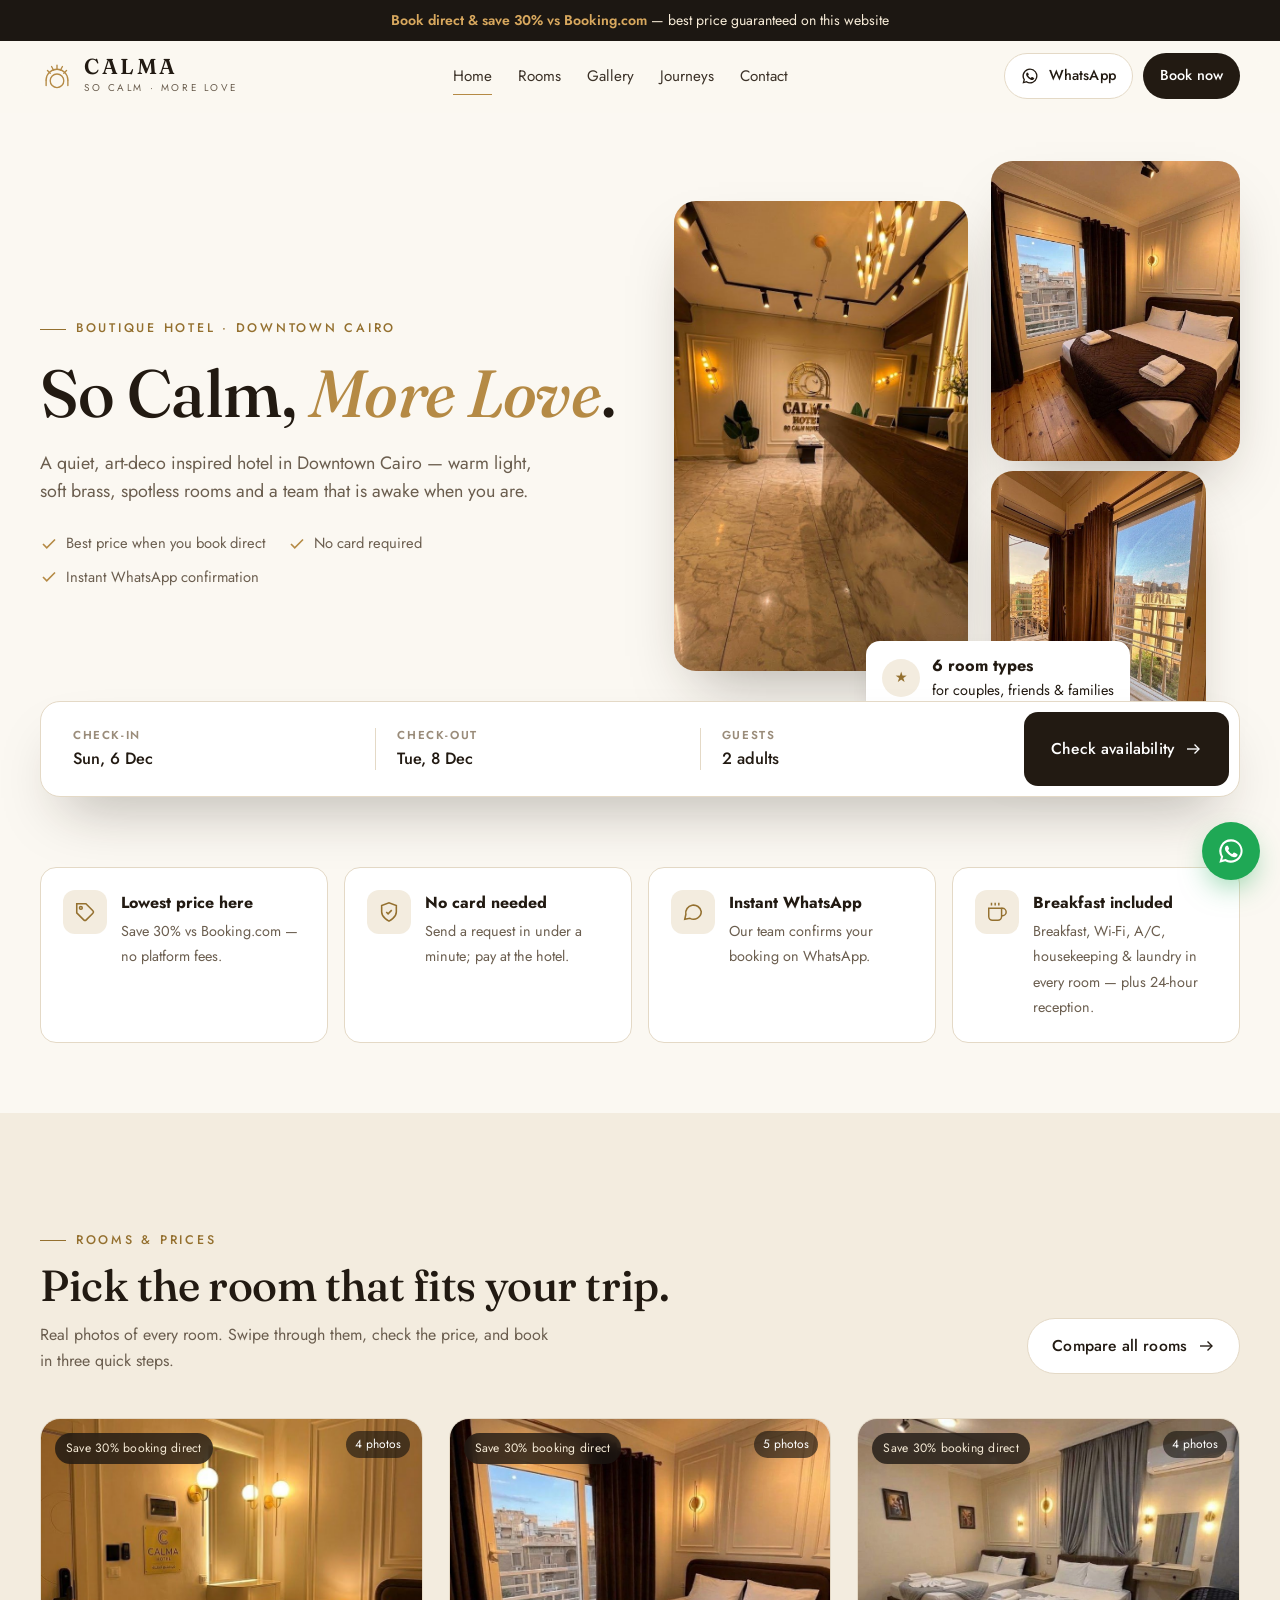
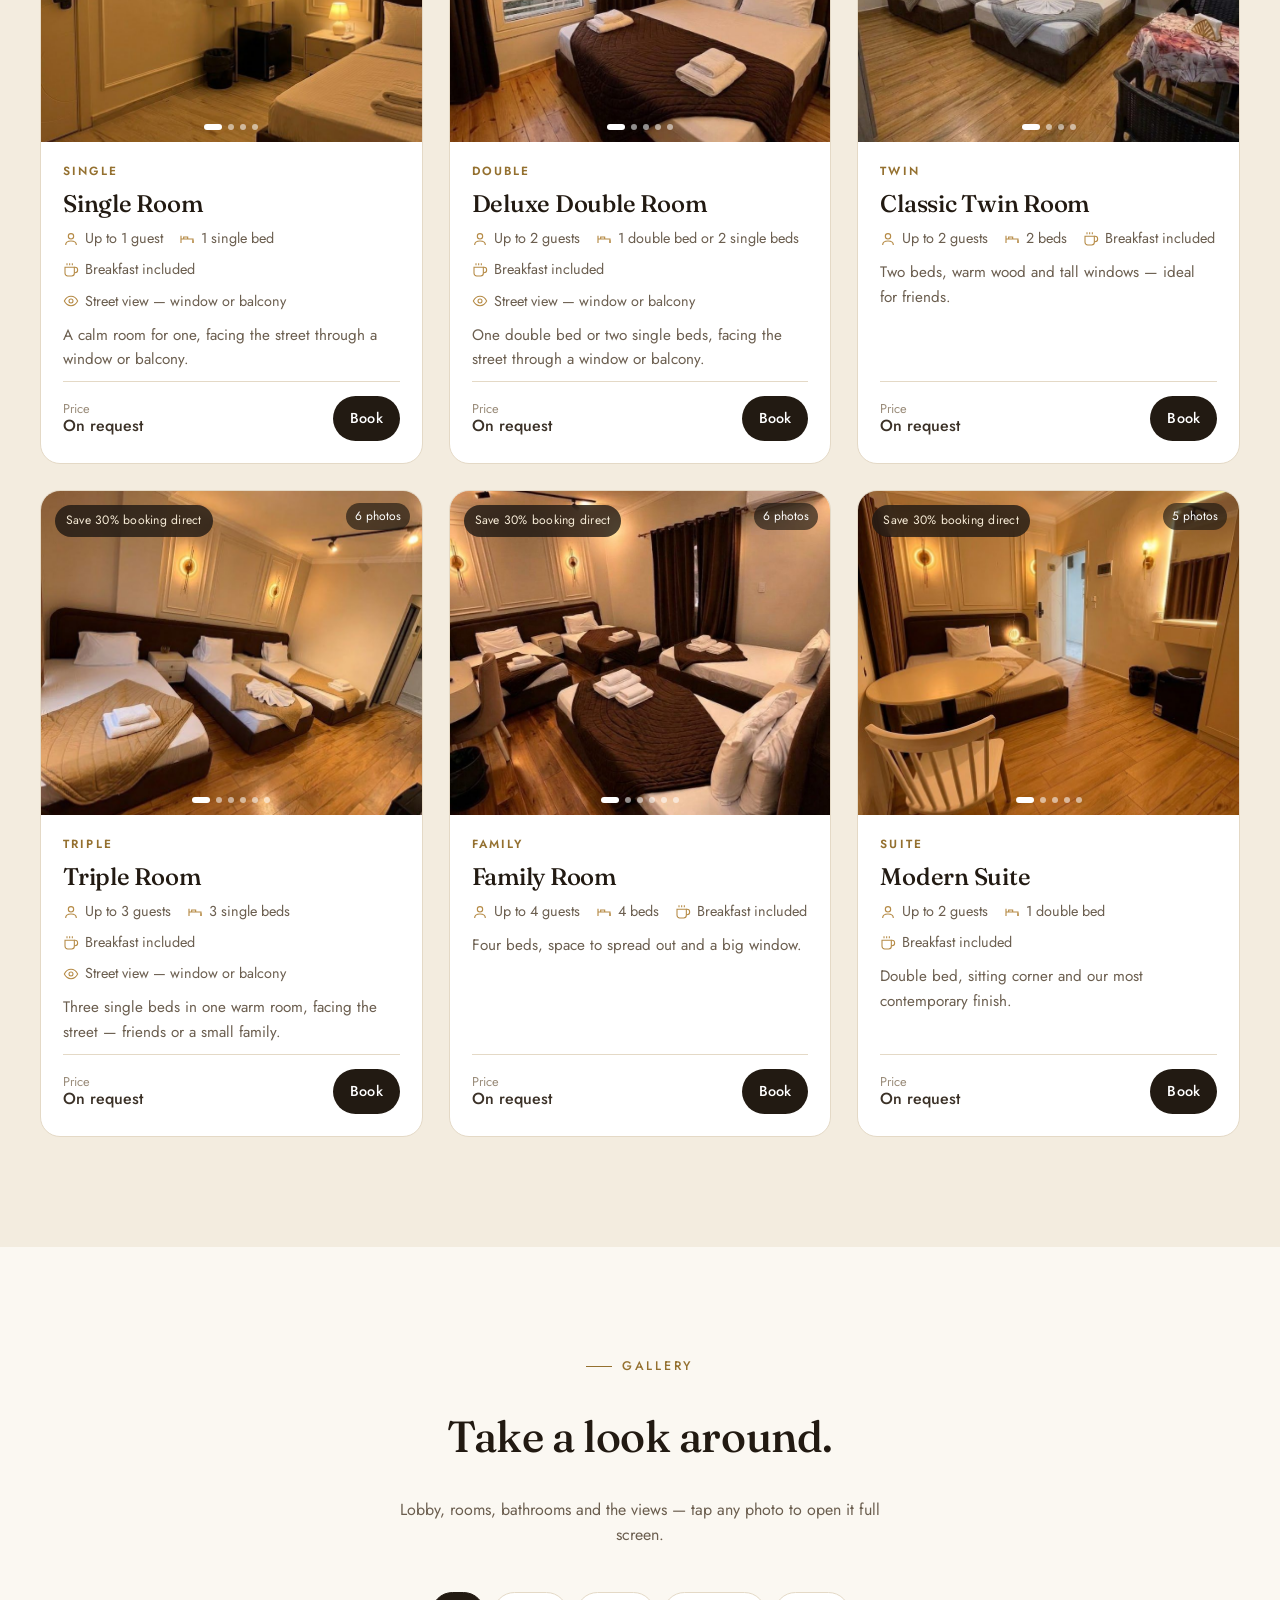
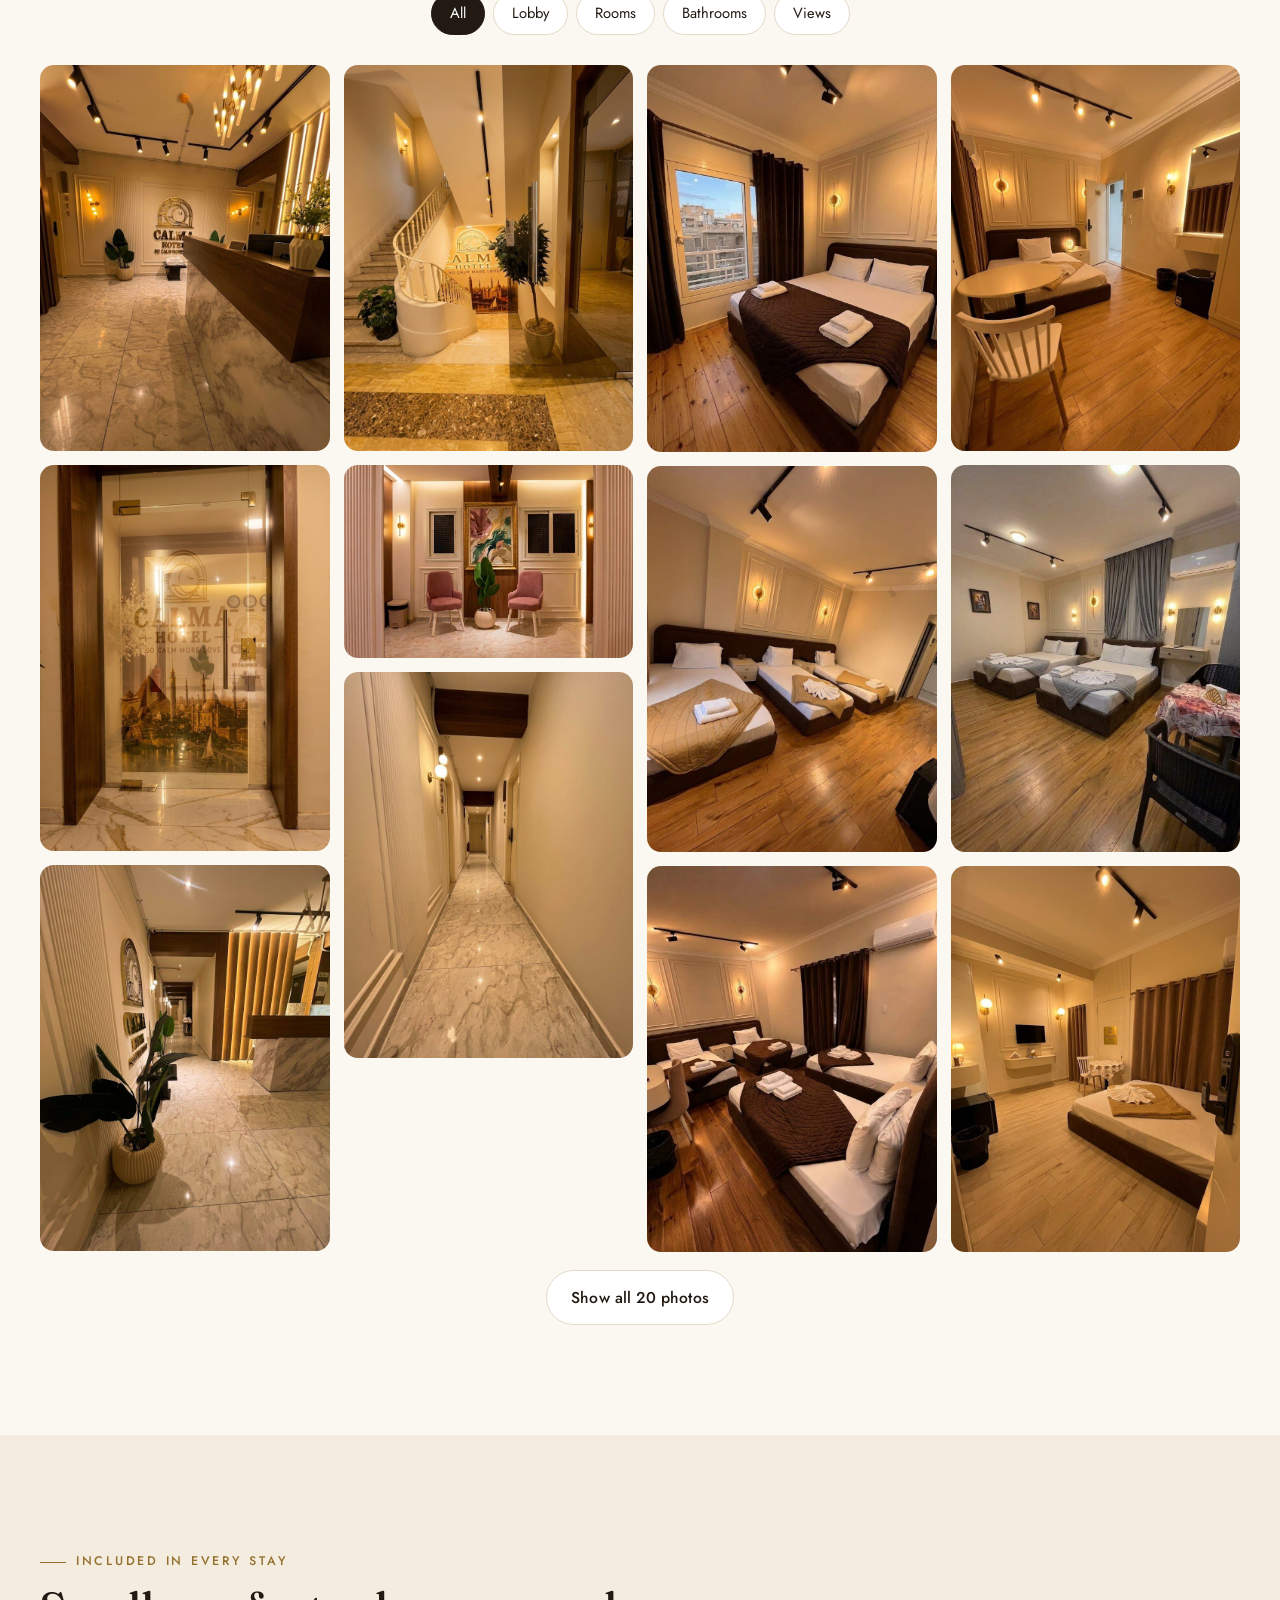
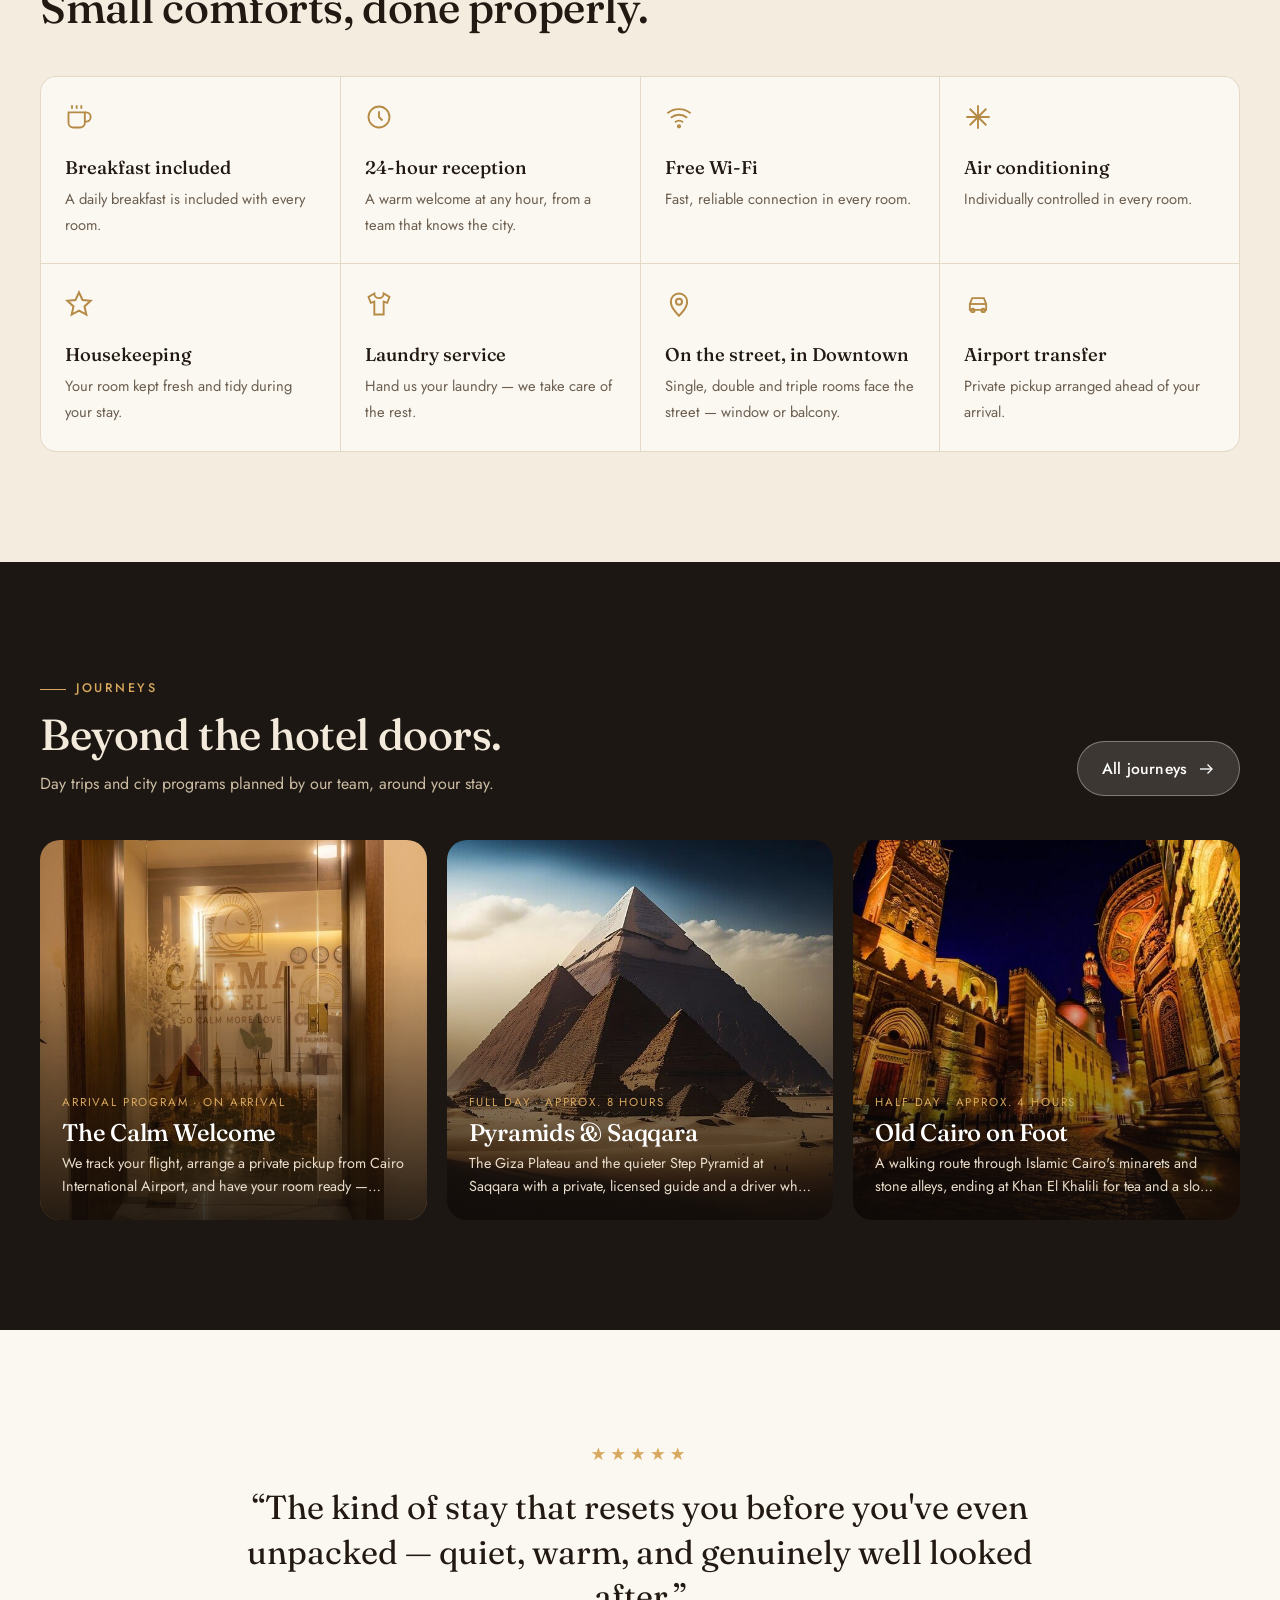
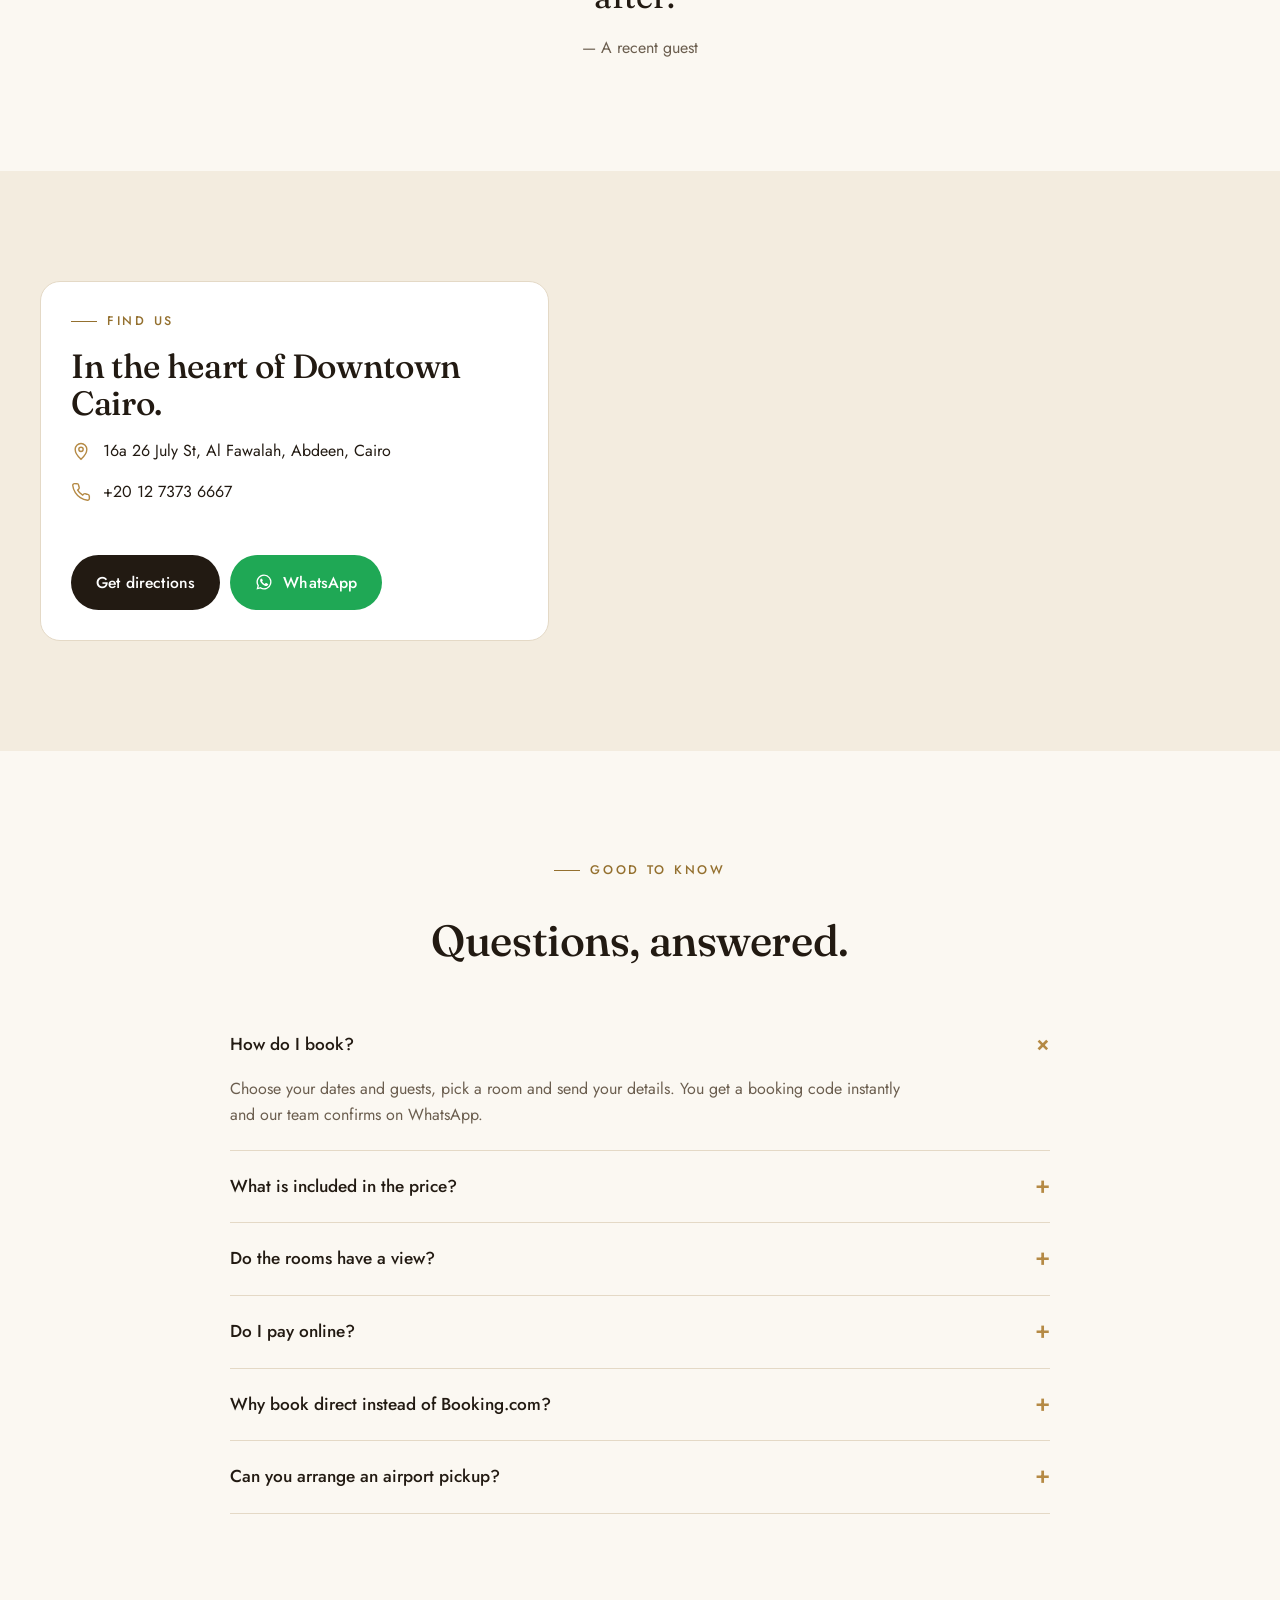
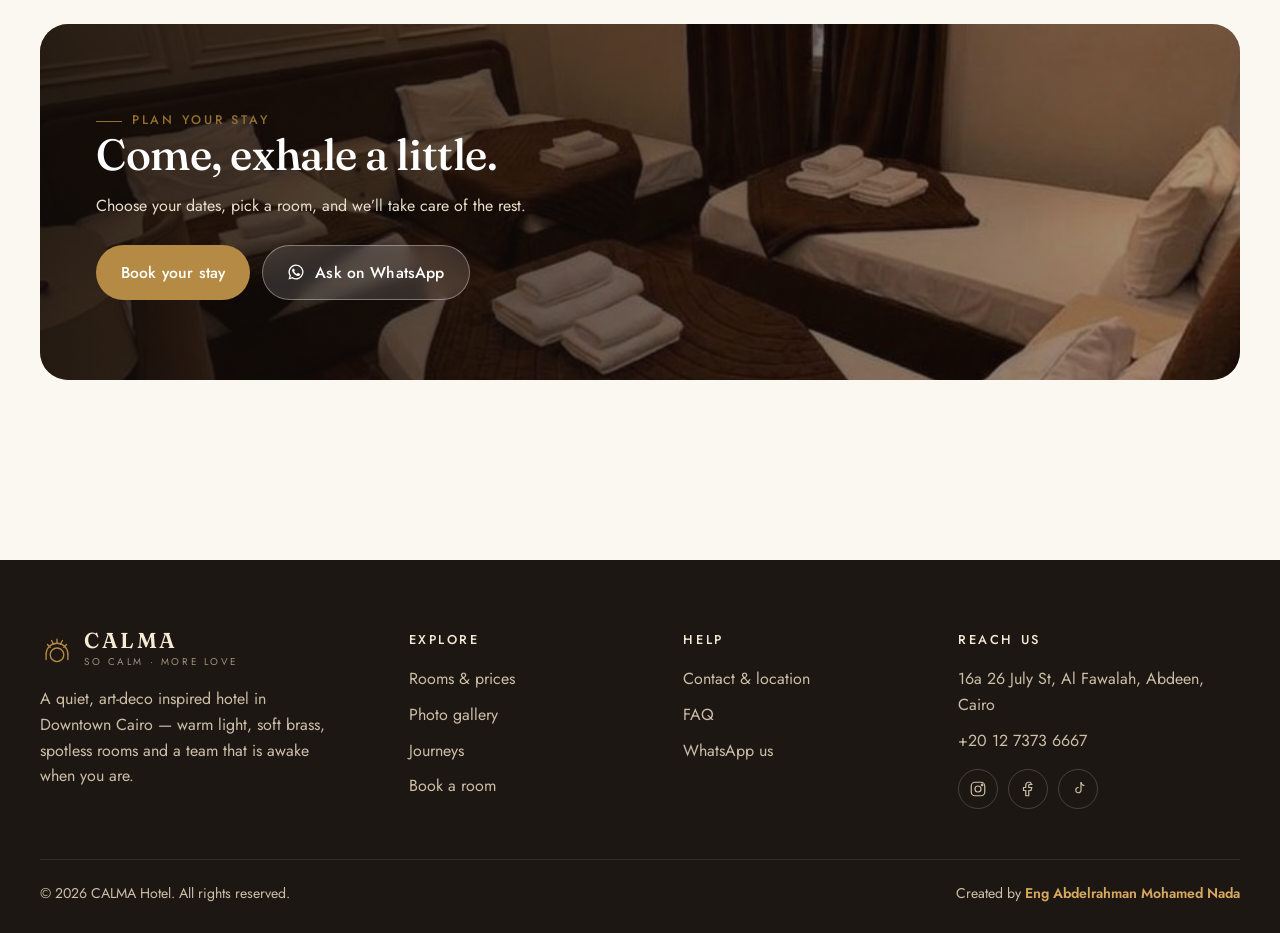
==== commit 92de282f: "Add files via upload" ====
--- a/index.html
+++ b/index.html
@@ -32,7 +32,7 @@
 <div class="announce"><b>Book direct &amp; save 30% vs Booking.com</b> — best price guaranteed on this website</div>
 <header class="nav" id="nav"><div class="wrap"><a class="brand" href="/" aria-label="CALMA Hotel home"><svg viewBox="0 0 100 100" fill="none" stroke="currentColor" stroke-width="4" stroke-linecap="round"><path d="M18 62 A32 32 0 0 1 82 62"></path><circle cx="50" cy="64" r="20"></circle><line x1="50" y1="18" x2="50" y2="30"></line><line x1="34" y1="22" x2="40" y2="33"></line><line x1="66" y1="22" x2="60" y2="33"></line><line x1="22" y1="34" x2="30" y2="42"></line><line x1="78" y1="34" x2="70" y2="42"></line><path d="M18 62 L18 78"></path><path d="M82 62 L82 78"></path></svg><span><b>CALMA</b><small>SO CALM · MORE LOVE</small></span></a><ul class="nav-links"><li><a href="/" class="on">Home</a></li><li><a href="/rooms/">Rooms</a></li><li><a href="/#gallery">Gallery</a></li><li><a href="/offers/">Journeys</a></li><li><a href="/contact/">Contact</a></li></ul><div class="nav-actions"><a class="btn btn-ghost btn-sm hide-m" href="https://wa.me/201273736667?text=Hello%20CALMA%20Hotel%2C%20I%20have%20a%20question." target="_blank" rel="noopener"><svg viewBox="0 0 24 24" fill="currentColor"><path d="M12 2a10 10 0 0 0-8.6 15.1L2 22l5-1.3A10 10 0 1 0 12 2zm0 18.2a8.2 8.2 0 0 1-4.2-1.2l-.3-.2-3 .8.8-2.9-.2-.3A8.2 8.2 0 1 1 12 20.2zm4.5-6.1c-.2-.1-1.5-.7-1.7-.8s-.4-.1-.6.1-.7.8-.8 1-.3.2-.5.1a6.7 6.7 0 0 1-3.3-2.9c-.3-.4.2-.4.7-1.4.1-.2 0-.3 0-.5l-.8-1.8c-.2-.5-.4-.4-.6-.4h-.5a1 1 0 0 0-.7.3 3 3 0 0 0-.9 2.2 5.2 5.2 0 0 0 1.1 2.7 11.8 11.8 0 0 0 4.5 4c1.7.7 2.3.8 3.2.6a2.7 2.7 0 0 0 1.8-1.2 2.2 2.2 0 0 0 .2-1.3c-.1-.1-.3-.2-.5-.3z"></path></svg> WhatsApp</a><a class="btn btn-primary btn-sm" href="/book/">Book now</a><button class="icon-btn menu-btn" aria-label="Open menu" aria-expanded="false"><svg viewBox="0 0 24 24" fill="none" stroke="currentColor" stroke-width="1.7"><line x1="3" y1="7" x2="21" y2="7"></line><line x1="3" y1="12" x2="21" y2="12"></line><line x1="3" y1="17" x2="21" y2="17"></line></svg></button></div></div></header>
 <main id="main">
-<section class="hero"><div class="wrap hero-grid"><div class="rv in"><span class="eyebrow">Boutique hotel · Downtown Cairo</span><h1>So Calm, <em>More Love</em>.</h1><p class="lead">A quiet, art-deco inspired hotel in Downtown Cairo — warm light, soft brass, spotless rooms and a team that is awake when you are.</p><div class="hero-trust"><span><svg viewBox="0 0 24 24" fill="none" stroke="currentColor" stroke-width="2.2"><polyline points="20 6 9 17 4 12"></polyline></svg>Best price when you book direct</span><span><svg viewBox="0 0 24 24" fill="none" stroke="currentColor" stroke-width="2.2"><polyline points="20 6 9 17 4 12"></polyline></svg>No card required</span><span><svg viewBox="0 0 24 24" fill="none" stroke="currentColor" stroke-width="2.2"><polyline points="20 6 9 17 4 12"></polyline></svg>Instant WhatsApp confirmation</span></div></div><div class="collage rv in" aria-hidden="false"><figure class="c1"><img src="/assets/img/h/lobby-reception.jpg" sizes="(max-width:1080px) 60vw, 30vw" alt="CALMA Hotel lobby" fetchpriority="high"></figure><figure class="c2"><img src="/assets/img/h/double-1.jpg" sizes="(max-width:1080px) 45vw, 22vw" alt="A CALMA guest room" fetchpriority="high"></figure><figure class="c3"><img src="/assets/img/h/balcony-view.jpg" sizes="(max-width:1080px) 40vw, 20vw" alt="View from a CALMA room" loading="lazy" decoding="async"></figure><div class="chip"><i>★</i><div><b>5 room types</b><span>for couples, friends &amp; families</span></div></div></div></div><div class="wrap hero-search rv in"><form class="searchbar" action="/book/" autocomplete="off"><div class="sb-field sb-date"><label for="sb-in">Check-in</label><span class="val" data-show="in">Mon 26 Oct</span><input type="date" id="sb-in" name="in" min="2026-10-25" value="2026-10-26" required=""></div><div class="sb-field sb-date"><label for="sb-out">Check-out</label><span class="val" data-show="out">Wed 28 Oct</span><input type="date" id="sb-out" name="out" min="2026-10-27" value="2026-10-28" required=""></div><div class="sb-field" data-guests=""><label>Guests</label><div class="val" tabindex="0" role="button" aria-haspopup="true"><span data-gl="">2 adults</span></div><input type="hidden" name="ad" value="2"><input type="hidden" name="ch" value="0"><div class="guest-pop"><div class="stepper"><div>Adults<small>Age 13+</small></div><div class="ctl"><button type="button" data-k="ad" data-d="-1" aria-label="Fewer adults">−</button><output data-o="ad">2</output><button type="button" data-k="ad" data-d="1" aria-label="More adults">+</button></div></div><div class="stepper"><div>Children<small>Age 0–12</small></div><div class="ctl"><button type="button" data-k="ch" data-d="-1" aria-label="Fewer children">−</button><output data-o="ch">0</output><button type="button" data-k="ch" data-d="1" aria-label="More children">+</button></div></div><button type="button" class="btn btn-primary btn-sm btn-block" data-done="" style="margin-top:10px">Done</button></div></div><button class="btn btn-primary" type="submit">Check availability <svg viewBox="0 0 24 24" fill="none" stroke="currentColor" stroke-width="1.8"><line x1="4" y1="12" x2="20" y2="12"></line><polyline points="14 6 20 12 14 18"></polyline></svg></button></form></div></section><section class="section tight"><div class="wrap"><div class="perks"><div class="perk rv in"><i><svg viewBox="0 0 24 24" fill="none" stroke="currentColor" stroke-width="1.7"><path d="M20.6 13.4 13.4 20.6a2 2 0 0 1-2.8 0L3 13V3h10l7.6 7.6a2 2 0 0 1 0 2.8z"></path><circle cx="7.5" cy="7.5" r="1.5"></circle></svg></i><div><b>Lowest price here</b><span>Save 30% vs Booking.com — no platform fees.</span></div></div><div class="perk rv in"><i><svg viewBox="0 0 24 24" fill="none" stroke="currentColor" stroke-width="1.7"><path d="M12 22s8-4 8-10V5l-8-3-8 3v7c0 6 8 10 8 10z"></path><polyline points="9 12 11 14 15 10"></polyline></svg></i><div><b>No card needed</b><span>Send a request in under a minute; pay at the hotel.</span></div></div><div class="perk rv in"><i><svg viewBox="0 0 24 24" fill="none" stroke="currentColor" stroke-width="1.7"><path d="M21 11.5a8.4 8.4 0 0 1-12.3 7.4L3 20l1.2-5.4A8.5 8.5 0 1 1 21 11.5z"></path></svg></i><div><b>Instant WhatsApp</b><span>Our team confirms your booking on WhatsApp.</span></div></div><div class="perk rv in"><i><svg viewBox="0 0 24 24" fill="none" stroke="currentColor" stroke-width="1.6"><circle cx="12" cy="12" r="9"></circle><path d="M12 7v5l3 3"></path></svg></i><div><b>24-hour reception</b><span>Someone is always awake to welcome you.</span></div></div></div></div></section><section class="section on-sand" id="rooms"><div class="wrap"><div class="head rv in"><div><span class="eyebrow">Rooms &amp; prices</span><h2>Pick the room that fits your trip.</h2><p>Real photos of every room. Swipe through them, check the price, and book in three quick steps.</p></div><a class="btn btn-ghost" href="/rooms/">Compare all rooms <svg viewBox="0 0 24 24" fill="none" stroke="currentColor" stroke-width="1.8"><line x1="4" y1="12" x2="20" y2="12"></line><polyline points="14 6 20 12 14 18"></polyline></svg></a></div><div class="rooms-grid"><article class="room rv in"><div class="carousel" id="c27zs1g" data-imgs="[&quot;/assets/img/h/double-1.jpg&quot;,&quot;/assets/img/h/double-2.jpg&quot;,&quot;/assets/img/h/double-3.jpg&quot;,&quot;/assets/img/h/double-4.jpg&quot;,&quot;/assets/img/h/balcony-view-2.jpg&quot;,&quot;/assets/img/h/bath-1.jpg&quot;]" data-alt="Deluxe Double Room"><span class="badge">Save 30% booking direct</span><div class="track"><img src="/assets/img/h/double-1.jpg" sizes="(max-width:620px) 92vw, 33vw" alt="Deluxe Double Room — photo 1" loading="lazy" decoding="async"><img src="/assets/img/h/double-2.jpg" sizes="(max-width:620px) 92vw, 33vw" alt="Deluxe Double Room — photo 2" loading="lazy" decoding="async"><img src="/assets/img/h/double-3.jpg" sizes="(max-width:620px) 92vw, 33vw" alt="Deluxe Double Room — photo 3" loading="lazy" decoding="async"><img src="/assets/img/h/double-4.jpg" sizes="(max-width:620px) 92vw, 33vw" alt="Deluxe Double Room — photo 4" loading="lazy" decoding="async"><img src="/assets/img/h/balcony-view-2.jpg" sizes="(max-width:620px) 92vw, 33vw" alt="Deluxe Double Room — photo 5" loading="lazy" decoding="async"><img src="/assets/img/h/bath-1.jpg" sizes="(max-width:620px) 92vw, 33vw" alt="Deluxe Double Room — photo 6" loading="lazy" decoding="async"></div><button class="nav-arrow prev" aria-label="Previous photo"><svg viewBox="0 0 24 24" fill="none" stroke="currentColor" stroke-width="2"><polyline points="15 18 9 12 15 6"></polyline></svg></button><button class="nav-arrow next" aria-label="Next photo"><svg viewBox="0 0 24 24" fill="none" stroke="currentColor" stroke-width="2"><polyline points="9 18 15 12 9 6"></polyline></svg></button><div class="dots"><i class="on"></i><i></i><i></i><i></i><i></i><i></i></div><span class="count">6 photos</span></div><div class="body"><span class="cat">Double</span><h3>Deluxe Double Room</h3><div class="facts"><span><svg viewBox="0 0 24 24" fill="none" stroke="currentColor" stroke-width="1.7"><circle cx="12" cy="8" r="4"></circle><path d="M4 21c0-4 4-6 8-6s8 2 8 6"></path></svg>Up to 2 guests</span><span><svg viewBox="0 0 24 24" fill="none" stroke="currentColor" stroke-width="1.7"><path d="M3 18V7"></path><path d="M3 12h18v6"></path><path d="M21 18v-4"></path><path d="M7 12V9h6v3"></path></svg>1 double bed</span></div><p class="short">One double bed, a work corner and big windows over Downtown.</p><div class="foot"><div class="price"><small>Price</small><span class="ask">On request</span></div><a class="btn btn-primary btn-sm" href="/book/?room=deluxe-double">Book</a></div></div></article><article class="room rv in"><div class="carousel" id="c0sdh0v" data-imgs="[&quot;/assets/img/h/twin-1.jpg&quot;,&quot;/assets/img/h/twin-2.jpg&quot;,&quot;/assets/img/h/balcony-door-2.jpg&quot;,&quot;/assets/img/h/bath-2.jpg&quot;]" data-alt="Classic Twin Room"><span class="badge">Save 30% booking direct</span><div class="track"><img src="/assets/img/h/twin-1.jpg" sizes="(max-width:620px) 92vw, 33vw" alt="Classic Twin Room — photo 1" loading="lazy" decoding="async"><img src="/assets/img/h/twin-2.jpg" sizes="(max-width:620px) 92vw, 33vw" alt="Classic Twin Room — photo 2" loading="lazy" decoding="async"><img src="/assets/img/h/balcony-door-2.jpg" sizes="(max-width:620px) 92vw, 33vw" alt="Classic Twin Room — photo 3" loading="lazy" decoding="async"><img src="/assets/img/h/bath-2.jpg" sizes="(max-width:620px) 92vw, 33vw" alt="Classic Twin Room — photo 4" loading="lazy" decoding="async"></div><button class="nav-arrow prev" aria-label="Previous photo"><svg viewBox="0 0 24 24" fill="none" stroke="currentColor" stroke-width="2"><polyline points="15 18 9 12 15 6"></polyline></svg></button><button class="nav-arrow next" aria-label="Next photo"><svg viewBox="0 0 24 24" fill="none" stroke="currentColor" stroke-width="2"><polyline points="9 18 15 12 9 6"></polyline></svg></button><div class="dots"><i class="on"></i><i></i><i></i><i></i></div><span class="count">4 photos</span></div><div class="body"><span class="cat">Twin</span><h3>Classic Twin Room</h3><div class="facts"><span><svg viewBox="0 0 24 24" fill="none" stroke="currentColor" stroke-width="1.7"><circle cx="12" cy="8" r="4"></circle><path d="M4 21c0-4 4-6 8-6s8 2 8 6"></path></svg>Up to 2 guests</span><span><svg viewBox="0 0 24 24" fill="none" stroke="currentColor" stroke-width="1.7"><path d="M3 18V7"></path><path d="M3 12h18v6"></path><path d="M21 18v-4"></path><path d="M7 12V9h6v3"></path></svg>2 beds</span></div><p class="short">Two beds, warm wood and tall windows — ideal for friends.</p><div class="foot"><div class="price"><small>Price</small><span class="ask">On request</span></div><a class="btn btn-primary btn-sm" href="/book/?room=classic-twin">Book</a></div></div></article><article class="room rv in"><div class="carousel" id="cdv4wdg" data-imgs="[&quot;/assets/img/h/triple-1.jpg&quot;,&quot;/assets/img/h/triple-2.jpg&quot;,&quot;/assets/img/h/triple-3.jpg&quot;,&quot;/assets/img/h/triple-4.jpg&quot;,&quot;/assets/img/h/triple-5.jpg&quot;,&quot;/assets/img/h/shower.jpg&quot;]" data-alt="Triple Room"><span class="badge">Save 30% booking direct</span><div class="track"><img src="/assets/img/h/triple-1.jpg" sizes="(max-width:620px) 92vw, 33vw" alt="Triple Room — photo 1" loading="lazy" decoding="async"><img src="/assets/img/h/triple-2.jpg" sizes="(max-width:620px) 92vw, 33vw" alt="Triple Room — photo 2" loading="lazy" decoding="async"><img src="/assets/img/h/triple-3.jpg" sizes="(max-width:620px) 92vw, 33vw" alt="Triple Room — photo 3" loading="lazy" decoding="async"><img src="/assets/img/h/triple-4.jpg" sizes="(max-width:620px) 92vw, 33vw" alt="Triple Room — photo 4" loading="lazy" decoding="async"><img src="/assets/img/h/triple-5.jpg" sizes="(max-width:620px) 92vw, 33vw" alt="Triple Room — photo 5" loading="lazy" decoding="async"><img src="/assets/img/h/shower.jpg" sizes="(max-width:620px) 92vw, 33vw" alt="Triple Room — photo 6" loading="lazy" decoding="async"></div><button class="nav-arrow prev" aria-label="Previous photo"><svg viewBox="0 0 24 24" fill="none" stroke="currentColor" stroke-width="2"><polyline points="15 18 9 12 15 6"></polyline></svg></button><button class="nav-arrow next" aria-label="Next photo"><svg viewBox="0 0 24 24" fill="none" stroke="currentColor" stroke-width="2"><polyline points="9 18 15 12 9 6"></polyline></svg></button><div class="dots"><i class="on"></i><i></i><i></i><i></i><i></i><i></i></div><span class="count">6 photos</span></div><div class="body"><span class="cat">Triple</span><h3>Triple Room</h3><div class="facts"><span><svg viewBox="0 0 24 24" fill="none" stroke="currentColor" stroke-width="1.7"><circle cx="12" cy="8" r="4"></circle><path d="M4 21c0-4 4-6 8-6s8 2 8 6"></path></svg>Up to 3 guests</span><span><svg viewBox="0 0 24 24" fill="none" stroke="currentColor" stroke-width="1.7"><path d="M3 18V7"></path><path d="M3 12h18v6"></path><path d="M21 18v-4"></path><path d="M7 12V9h6v3"></path></svg>3 single beds</span></div><p class="short">Three single beds in one warm room — friends or a small family.</p><div class="foot"><div class="price"><small>Price</small><span class="ask">On request</span></div><a class="btn btn-primary btn-sm" href="/book/?room=triple">Book</a></div></div></article><article class="room rv in"><div class="carousel" id="c4hfbdx" data-imgs="[&quot;/assets/img/h/family-1.jpg&quot;,&quot;/assets/img/h/family-2.jpg&quot;,&quot;/assets/img/h/family-3.jpg&quot;,&quot;/assets/img/h/family-4.jpg&quot;,&quot;/assets/img/h/family-5.jpg&quot;,&quot;/assets/img/h/bath-modern.jpg&quot;]" data-alt="Family Room"><span class="badge">Save 30% booking direct</span><div class="track"><img src="/assets/img/h/family-1.jpg" sizes="(max-width:620px) 92vw, 33vw" alt="Family Room — photo 1" loading="lazy" decoding="async"><img src="/assets/img/h/family-2.jpg" sizes="(max-width:620px) 92vw, 33vw" alt="Family Room — photo 2" loading="lazy" decoding="async"><img src="/assets/img/h/family-3.jpg" sizes="(max-width:620px) 92vw, 33vw" alt="Family Room — photo 3" loading="lazy" decoding="async"><img src="/assets/img/h/family-4.jpg" sizes="(max-width:620px) 92vw, 33vw" alt="Family Room — photo 4" loading="lazy" decoding="async"><img src="/assets/img/h/family-5.jpg" sizes="(max-width:620px) 92vw, 33vw" alt="Family Room — photo 5" loading="lazy" decoding="async"><img src="/assets/img/h/bath-modern.jpg" sizes="(max-width:620px) 92vw, 33vw" alt="Family Room — photo 6" loading="lazy" decoding="async"></div><button class="nav-arrow prev" aria-label="Previous photo"><svg viewBox="0 0 24 24" fill="none" stroke="currentColor" stroke-width="2"><polyline points="15 18 9 12 15 6"></polyline></svg></button><button class="nav-arrow next" aria-label="Next photo"><svg viewBox="0 0 24 24" fill="none" stroke="currentColor" stroke-width="2"><polyline points="9 18 15 12 9 6"></polyline></svg></button><div class="dots"><i class="on"></i><i></i><i></i><i></i><i></i><i></i></div><span class="count">6 photos</span></div><div class="body"><span class="cat">Family</span><h3>Family Room</h3><div class="facts"><span><svg viewBox="0 0 24 24" fill="none" stroke="currentColor" stroke-width="1.7"><circle cx="12" cy="8" r="4"></circle><path d="M4 21c0-4 4-6 8-6s8 2 8 6"></path></svg>Up to 4 guests</span><span><svg viewBox="0 0 24 24" fill="none" stroke="currentColor" stroke-width="1.7"><path d="M3 18V7"></path><path d="M3 12h18v6"></path><path d="M21 18v-4"></path><path d="M7 12V9h6v3"></path></svg>4 beds</span></div><p class="short">Four beds, space to spread out and a big window.</p><div class="foot"><div class="price"><small>Price</small><span class="ask">On request</span></div><a class="btn btn-primary btn-sm" href="/book/?room=family">Book</a></div></div></article><article class="room rv in"><div class="carousel" id="c4imnmb" data-imgs="[&quot;/assets/img/h/suite-1.jpg&quot;,&quot;/assets/img/h/suite-2.jpg&quot;,&quot;/assets/img/h/suite-3.jpg&quot;,&quot;/assets/img/h/room-wardrobe.jpg&quot;,&quot;/assets/img/h/bath-modern.jpg&quot;]" data-alt="Modern Suite"><span class="badge">Save 30% booking direct</span><div class="track"><img src="/assets/img/h/suite-1.jpg" sizes="(max-width:620px) 92vw, 33vw" alt="Modern Suite — photo 1" loading="lazy" decoding="async"><img src="/assets/img/h/suite-2.jpg" sizes="(max-width:620px) 92vw, 33vw" alt="Modern Suite — photo 2" loading="lazy" decoding="async"><img src="/assets/img/h/suite-3.jpg" sizes="(max-width:620px) 92vw, 33vw" alt="Modern Suite — photo 3" loading="lazy" decoding="async"><img src="/assets/img/h/room-wardrobe.jpg" sizes="(max-width:620px) 92vw, 33vw" alt="Modern Suite — photo 4" loading="lazy" decoding="async"><img src="/assets/img/h/bath-modern.jpg" sizes="(max-width:620px) 92vw, 33vw" alt="Modern Suite — photo 5" loading="lazy" decoding="async"></div><button class="nav-arrow prev" aria-label="Previous photo"><svg viewBox="0 0 24 24" fill="none" stroke="currentColor" stroke-width="2"><polyline points="15 18 9 12 15 6"></polyline></svg></button><button class="nav-arrow next" aria-label="Next photo"><svg viewBox="0 0 24 24" fill="none" stroke="currentColor" stroke-width="2"><polyline points="9 18 15 12 9 6"></polyline></svg></button><div class="dots"><i class="on"></i><i></i><i></i><i></i><i></i></div><span class="count">5 photos</span></div><div class="body"><span class="cat">Suite</span><h3>Modern Suite</h3><div class="facts"><span><svg viewBox="0 0 24 24" fill="none" stroke="currentColor" stroke-width="1.7"><circle cx="12" cy="8" r="4"></circle><path d="M4 21c0-4 4-6 8-6s8 2 8 6"></path></svg>Up to 2 guests</span><span><svg viewBox="0 0 24 24" fill="none" stroke="currentColor" stroke-width="1.7"><path d="M3 18V7"></path><path d="M3 12h18v6"></path><path d="M21 18v-4"></path><path d="M7 12V9h6v3"></path></svg>1 double bed</span></div><p class="short">Double bed, sitting corner and our most contemporary finish.</p><div class="foot"><div class="price"><small>Price</small><span class="ask">On request</span></div><a class="btn btn-primary btn-sm" href="/book/?room=modern-suite">Book</a></div></div></article></div></div></section><section class="section" id="gallery"><div class="wrap"><div class="head center rv in"><span class="eyebrow">Gallery</span><h2>Take a look around.</h2><p>Lobby, rooms, bathrooms and the views — tap any photo to open it full screen.</p></div><div class="tabs" role="tablist"><button class="tab on" role="tab" aria-selected="true" data-cat="All">All</button><button class="tab" role="tab" aria-selected="false" data-cat="Lobby">Lobby</button><button class="tab" role="tab" aria-selected="false" data-cat="Rooms">Rooms</button><button class="tab" role="tab" aria-selected="false" data-cat="Bathrooms">Bathrooms</button><button class="tab" role="tab" aria-selected="false" data-cat="Views">Views</button></div><div class="masonry"><button data-i="0" aria-label="Open photo: Reception desk with the CALMA emblem"><img src="/assets/img/h/lobby-reception.jpg" sizes="(max-width:620px) 46vw, 25vw" alt="Reception desk with the CALMA emblem" loading="lazy" decoding="async"></button><button data-i="1" aria-label="Open photo: Glass entrance door with the CALMA logo"><img src="/assets/img/h/entrance.jpg" sizes="(max-width:620px) 46vw, 25vw" alt="Glass entrance door with the CALMA logo" loading="lazy" decoding="async"></button><button data-i="2" aria-label="Open photo: Marble lobby hall"><img src="/assets/img/h/lobby-hall.jpg" sizes="(max-width:620px) 46vw, 25vw" alt="Marble lobby hall" loading="lazy" decoding="async"></button><button data-i="3" aria-label="Open photo: Staircase at the hotel entrance"><img src="/assets/img/h/staircase.jpg" sizes="(max-width:620px) 46vw, 25vw" alt="Staircase at the hotel entrance" loading="lazy" decoding="async"></button><button data-i="4" aria-label="Open photo: Lounge corner with pink chairs"><img src="/assets/img/h/lounge.jpg" sizes="(max-width:620px) 46vw, 25vw" alt="Lounge corner with pink chairs" loading="lazy" decoding="async"></button><button data-i="5" aria-label="Open photo: Marble corridor"><img src="/assets/img/h/corridor.jpg" sizes="(max-width:620px) 46vw, 25vw" alt="Marble corridor" loading="lazy" decoding="async"></button><button data-i="6" aria-label="Open photo: Deluxe Double Room with city window"><img src="/assets/img/h/double-1.jpg" sizes="(max-width:620px) 46vw, 25vw" alt="Deluxe Double Room with city window" loading="lazy" decoding="async"></button><button data-i="7" aria-label="Open photo: Triple Room"><img src="/assets/img/h/triple-1.jpg" sizes="(max-width:620px) 46vw, 25vw" alt="Triple Room" loading="lazy" decoding="async"></button><button data-i="8" aria-label="Open photo: Family Room"><img src="/assets/img/h/family-1.jpg" sizes="(max-width:620px) 46vw, 25vw" alt="Family Room" loading="lazy" decoding="async"></button><button data-i="9" aria-label="Open photo: Modern Suite with sitting corner"><img src="/assets/img/h/suite-1.jpg" sizes="(max-width:620px) 46vw, 25vw" alt="Modern Suite with sitting corner" loading="lazy" decoding="async"></button><button data-i="10" aria-label="Open photo: Classic Twin Room"><img src="/assets/img/h/twin-1.jpg" sizes="(max-width:620px) 46vw, 25vw" alt="Classic Twin Room" loading="lazy" decoding="async"></button><button data-i="11" aria-label="Open photo: Double room with desk and TV"><img src="/assets/img/h/double-3.jpg" sizes="(max-width:620px) 46vw, 25vw" alt="Double room with desk and TV" loading="lazy" decoding="async"></button></div><div class="more-wrap"><button class="btn btn-ghost">Show all 21 photos</button></div></div></section><section class="section on-sand"><div class="wrap"><div class="head rv in"><div><span class="eyebrow">Included in every stay</span><h2>Small comforts, done properly.</h2></div></div><div class="amen rv in"><div><svg viewBox="0 0 24 24" fill="none" stroke="currentColor" stroke-width="1.6"><path d="M2 8.8a16 16 0 0 1 20 0"></path><path d="M5 12.6a11 11 0 0 1 14 0"></path><path d="M8.5 16.4a6 6 0 0 1 7 0"></path><circle cx="12" cy="20" r="1"></circle></svg><b>Free fast Wi-Fi</b><span>Reliable connection in every room and corridor.</span></div><div><svg viewBox="0 0 24 24" fill="none" stroke="currentColor" stroke-width="1.6"><circle cx="12" cy="12" r="9"></circle><path d="M12 7v5l3 3"></path></svg><b>24-hour reception</b><span>A warm welcome at any hour, from a team that knows the city.</span></div><div><svg viewBox="0 0 24 24" fill="none" stroke="currentColor" stroke-width="1.6"><path d="M5 17h14v-5l-2-5H7l-2 5z"></path><circle cx="7.5" cy="17.5" r="1.5"></circle><circle cx="16.5" cy="17.5" r="1.5"></circle><path d="M5 12h14"></path></svg><b>Airport transfer</b><span>Private pickup arranged ahead of your arrival.</span></div><div><svg viewBox="0 0 24 24" fill="none" stroke="currentColor" stroke-width="1.6"><path d="M17 8h1a4 4 0 0 1 0 8h-1"></path><path d="M3 8h14v9a4 4 0 0 1-4 4H7a4 4 0 0 1-4-4z"></path><path d="M6 2v3M10 2v3M14 2v3"></path></svg><b>Breakfast</b><span>Fresh fruit, eggs and local pastries, on request.</span></div><div><svg viewBox="0 0 24 24" fill="none" stroke="currentColor" stroke-width="1.6"><path d="M12 2v20M4.9 4.9l14.2 14.2M2 12h20M4.9 19.1 19.1 4.9"></path></svg><b>Air conditioning</b><span>Individually controlled in every room.</span></div><div><svg viewBox="0 0 24 24" fill="none" stroke="currentColor" stroke-width="1.6"><rect x="2" y="6" width="20" height="13" rx="2"></rect><path d="m8 2 4 4 4-4"></path></svg><b>Smart TV</b><span>Streaming-ready television in every room.</span></div><div><svg viewBox="0 0 24 24" fill="none" stroke="currentColor" stroke-width="1.7"><path d="M12 22s7-6.2 7-12a7 7 0 1 0-14 0c0 5.8 7 12 7 12z"></path><circle cx="12" cy="10" r="2.6"></circle></svg><b>Downtown location</b><span>In the heart of Downtown Cairo, close to cafés and shops.</span></div><div><svg viewBox="0 0 24 24" fill="none" stroke="currentColor" stroke-width="1.6"><path d="m3 6 6-3 6 3 6-3v15l-6 3-6-3-6 3z"></path><path d="M9 3v15M15 6v15"></path></svg><b>Day trips</b><span>Pyramids, Old Cairo and the Nile — planned by our team.</span></div></div></div></section><section class="section on-dark"><div class="wrap"><div class="head rv in"><div><span class="eyebrow">Journeys</span><h2>Beyond the hotel doors.</h2><p>Day trips and city programs planned by our team, around your stay.</p></div><a class="btn btn-light" href="/offers/">All journeys <svg viewBox="0 0 24 24" fill="none" stroke="currentColor" stroke-width="1.8"><line x1="4" y1="12" x2="20" y2="12"></line><polyline points="14 6 20 12 14 18"></polyline></svg></a></div><div class="journeys"><a class="journey rv in" href="/offers/#welcome-package"><img src="/assets/img/h/entrance.jpg" sizes="(max-width:620px) 92vw, 33vw" alt="The Calm Welcome" loading="lazy" decoding="async"><div class="jb"><small>Arrival program · On arrival</small><h3>The Calm Welcome</h3><p>We track your flight, arrange a private pickup from Cairo International Airport, and have your room ready — followed by a short orientation of the neighbourhood.</p></div></a><a class="journey rv in" href="/offers/#giza-saqqara"><img src="/assets/img/pyramids-giza.jpg" sizes="(max-width:620px) 92vw, 33vw" alt="Pyramids &amp; Saqqara" loading="lazy" decoding="async"><div class="jb"><small>Full day · Approx. 8 hours</small><h3>Pyramids &amp; Saqqara</h3><p>The Giza Plateau and the quieter Step Pyramid at Saqqara with a private, licensed guide and a driver who paces the day sensibly. Lunch at a local restaurant along the way.</p></div></a><a class="journey rv in" href="/offers/#islamic-cairo"><img src="/assets/img/old-cairo-night.jpg" sizes="(max-width:620px) 92vw, 33vw" alt="Old Cairo on Foot" loading="lazy" decoding="async"><div class="jb"><small>Half day · Approx. 4 hours</small><h3>Old Cairo on Foot</h3><p>A walking route through Islamic Cairo's minarets and stone alleys, ending at Khan El Khalili for tea and a slow browse through the market.</p></div></a></div></div></section><section class="section"><div class="wrap quote rv in"><div class="stars">★★★★★</div><blockquote>“The kind of stay that resets you before you've even unpacked — quiet, warm, and genuinely well looked after.”</blockquote><cite>— A recent guest</cite></div></section><section class="section on-sand" id="location"><div class="wrap"><div class="loc"><div class="card rv in"><span class="eyebrow">Find us</span><h2 style="font-size:2.1rem">In the heart of Downtown Cairo.</h2><div class="contact-line"><svg viewBox="0 0 24 24" fill="none" stroke="currentColor" stroke-width="1.7"><path d="M12 22s7-6.2 7-12a7 7 0 1 0-14 0c0 5.8 7 12 7 12z"></path><circle cx="12" cy="10" r="2.6"></circle></svg><span>16a 26 July St, Al Fawalah, Abdeen, Cairo</span></div><div class="contact-line"><svg viewBox="0 0 24 24" fill="none" stroke="currentColor" stroke-width="1.7"><path d="M22 16.9v3a2 2 0 0 1-2.2 2 19.8 19.8 0 0 1-8.6-3.1 19.5 19.5 0 0 1-6-6A19.8 19.8 0 0 1 2.1 4.2 2 2 0 0 1 4.1 2h3a2 2 0 0 1 2 1.7c.1.9.4 1.8.7 2.7a2 2 0 0 1-.5 2.1L8 9.8a16 16 0 0 0 6 6l1.3-1.3a2 2 0 0 1 2.1-.4c.9.3 1.8.6 2.7.7a2 2 0 0 1 1.7 2z"></path></svg><a href="tel:+201273736667">+20 12 7373 6667</a></div><div style="display:flex;gap:10px;flex-wrap:wrap;margin-top:auto"><a class="btn btn-primary" href="https://www.google.com/maps/search/?api=1&amp;query=CALMA%20Hotel%2C%2016a%2026%20July%20St%2C%20Abdeen%2C%20Cairo" target="_blank" rel="noopener">Get directions</a><a class="btn btn-wa" href="https://wa.me/201273736667?text=Hello%20CALMA%20Hotel%2C%20I%20need%20directions%20to%20the%20hotel." target="_blank" rel="noopener"><svg viewBox="0 0 24 24" fill="currentColor"><path d="M12 2a10 10 0 0 0-8.6 15.1L2 22l5-1.3A10 10 0 1 0 12 2zm0 18.2a8.2 8.2 0 0 1-4.2-1.2l-.3-.2-3 .8.8-2.9-.2-.3A8.2 8.2 0 1 1 12 20.2zm4.5-6.1c-.2-.1-1.5-.7-1.7-.8s-.4-.1-.6.1-.7.8-.8 1-.3.2-.5.1a6.7 6.7 0 0 1-3.3-2.9c-.3-.4.2-.4.7-1.4.1-.2 0-.3 0-.5l-.8-1.8c-.2-.5-.4-.4-.6-.4h-.5a1 1 0 0 0-.7.3 3 3 0 0 0-.9 2.2 5.2 5.2 0 0 0 1.1 2.7 11.8 11.8 0 0 0 4.5 4c1.7.7 2.3.8 3.2.6a2.7 2.7 0 0 0 1.8-1.2 2.2 2.2 0 0 0 .2-1.3c-.1-.1-.3-.2-.5-.3z"></path></svg> WhatsApp</a></div></div><iframe class="rv in" title="Map to CALMA Hotel" loading="lazy" referrerpolicy="no-referrer-when-downgrade" src="https://www.google.com/maps?q=CALMA%20Hotel%2C%2016a%2026%20July%20St%2C%20Abdeen%2C%20Cairo&amp;output=embed"></iframe></div></div></section><section class="section" id="faq"><div class="wrap"><div class="head center rv in"><span class="eyebrow">Good to know</span><h2>Questions, answered.</h2></div><div class="faq"><details class="rv in" open=""><summary>How do I book?</summary><p>Choose your dates and guests, pick a room and send your details. You get a booking code instantly and our team confirms on WhatsApp.</p></details><details class="rv in"><summary>Do I pay online?</summary><p>No card is needed to send a booking request. Our team confirms availability and payment details with you directly.</p></details><details class="rv in"><summary>Why book direct instead of Booking.com?</summary><p>Same rooms and the same service, without the platform commission — so you pay less when you book on this website.</p></details><details class="rv in"><summary>Can you arrange an airport pickup?</summary><p>Yes. Add it in the notes when you book, or message us on WhatsApp with your flight details.</p></details></div></div></section><section class="section tight" style="padding-top:0"><div class="wrap"><div class="band rv in"><img src="/assets/img/h/family-1.jpg" sizes="100vw" alt="" loading="lazy" decoding="async"><span class="eyebrow">Plan your stay</span><h2>Come, exhale a little.</h2><p>Choose your dates, pick a room, and we’ll take care of the rest.</p><div style="display:flex;gap:12px;flex-wrap:wrap"><a class="btn btn-gold" href="/book/">Book your stay</a><a class="btn btn-light" href="https://wa.me/201273736667?text=Hello%20CALMA%20Hotel%2C%20I%20would%20like%20to%20plan%20a%20stay." target="_blank" rel="noopener"><svg viewBox="0 0 24 24" fill="currentColor"><path d="M12 2a10 10 0 0 0-8.6 15.1L2 22l5-1.3A10 10 0 1 0 12 2zm0 18.2a8.2 8.2 0 0 1-4.2-1.2l-.3-.2-3 .8.8-2.9-.2-.3A8.2 8.2 0 1 1 12 20.2zm4.5-6.1c-.2-.1-1.5-.7-1.7-.8s-.4-.1-.6.1-.7.8-.8 1-.3.2-.5.1a6.7 6.7 0 0 1-3.3-2.9c-.3-.4.2-.4.7-1.4.1-.2 0-.3 0-.5l-.8-1.8c-.2-.5-.4-.4-.6-.4h-.5a1 1 0 0 0-.7.3 3 3 0 0 0-.9 2.2 5.2 5.2 0 0 0 1.1 2.7 11.8 11.8 0 0 0 4.5 4c1.7.7 2.3.8 3.2.6a2.7 2.7 0 0 0 1.8-1.2 2.2 2.2 0 0 0 .2-1.3c-.1-.1-.3-.2-.5-.3z"></path></svg> Ask on WhatsApp</a></div></div></div></section>
+<section class="hero"><div class="wrap hero-grid"><div class="rv in"><span class="eyebrow">Boutique hotel · Downtown Cairo</span><h1>So Calm, <em>More Love</em>.</h1><p class="lead">A quiet, art-deco inspired hotel in Downtown Cairo — warm light, soft brass, spotless rooms and a team that is awake when you are.</p><div class="hero-trust"><span><svg viewBox="0 0 24 24" fill="none" stroke="currentColor" stroke-width="2.2"><polyline points="20 6 9 17 4 12"></polyline></svg>Best price when you book direct</span><span><svg viewBox="0 0 24 24" fill="none" stroke="currentColor" stroke-width="2.2"><polyline points="20 6 9 17 4 12"></polyline></svg>No card required</span><span><svg viewBox="0 0 24 24" fill="none" stroke="currentColor" stroke-width="2.2"><polyline points="20 6 9 17 4 12"></polyline></svg>Instant WhatsApp confirmation</span></div></div><div class="collage rv in" aria-hidden="false"><figure class="c1"><img src="/assets/img/h/lobby-reception.jpg" sizes="(max-width:1080px) 60vw, 30vw" alt="CALMA Hotel lobby" fetchpriority="high"></figure><figure class="c2"><img src="/assets/img/h/double-1.jpg" sizes="(max-width:1080px) 45vw, 22vw" alt="A CALMA guest room" fetchpriority="high"></figure><figure class="c3"><img src="/assets/img/h/balcony-view.jpg" sizes="(max-width:1080px) 40vw, 20vw" alt="View from a CALMA room" loading="lazy" decoding="async"></figure><div class="chip"><i>★</i><div><b>6 room types</b><span>for couples, friends &amp; families</span></div></div></div></div><div class="wrap hero-search rv in"><form class="searchbar" action="/book/" autocomplete="off"><div class="sb-field sb-date"><label for="sb-in">Check-in</label><span class="val" data-show="in">Mon 26 Oct</span><input type="date" id="sb-in" name="in" min="2026-10-25" value="2026-10-26" required=""></div><div class="sb-field sb-date"><label for="sb-out">Check-out</label><span class="val" data-show="out">Wed 28 Oct</span><input type="date" id="sb-out" name="out" min="2026-10-27" value="2026-10-28" required=""></div><div class="sb-field" data-guests=""><label>Guests</label><div class="val" tabindex="0" role="button" aria-haspopup="true"><span data-gl="">2 adults</span></div><input type="hidden" name="ad" value="2"><input type="hidden" name="ch" value="0"><div class="guest-pop"><div class="stepper"><div>Adults<small>Age 13+</small></div><div class="ctl"><button type="button" data-k="ad" data-d="-1" aria-label="Fewer adults">−</button><output data-o="ad">2</output><button type="button" data-k="ad" data-d="1" aria-label="More adults">+</button></div></div><div class="stepper"><div>Children<small>Age 0–12</small></div><div class="ctl"><button type="button" data-k="ch" data-d="-1" aria-label="Fewer children">−</button><output data-o="ch">0</output><button type="button" data-k="ch" data-d="1" aria-label="More children">+</button></div></div><button type="button" class="btn btn-primary btn-sm btn-block" data-done="" style="margin-top:10px">Done</button></div></div><button class="btn btn-primary" type="submit">Check availability <svg viewBox="0 0 24 24" fill="none" stroke="currentColor" stroke-width="1.8"><line x1="4" y1="12" x2="20" y2="12"></line><polyline points="14 6 20 12 14 18"></polyline></svg></button></form></div></section><section class="section tight"><div class="wrap"><div class="perks"><div class="perk rv in"><i><svg viewBox="0 0 24 24" fill="none" stroke="currentColor" stroke-width="1.7"><path d="M20.6 13.4 13.4 20.6a2 2 0 0 1-2.8 0L3 13V3h10l7.6 7.6a2 2 0 0 1 0 2.8z"></path><circle cx="7.5" cy="7.5" r="1.5"></circle></svg></i><div><b>Lowest price here</b><span>Save 30% vs Booking.com — no platform fees.</span></div></div><div class="perk rv in"><i><svg viewBox="0 0 24 24" fill="none" stroke="currentColor" stroke-width="1.7"><path d="M12 22s8-4 8-10V5l-8-3-8 3v7c0 6 8 10 8 10z"></path><polyline points="9 12 11 14 15 10"></polyline></svg></i><div><b>No card needed</b><span>Send a request in under a minute; pay at the hotel.</span></div></div><div class="perk rv in"><i><svg viewBox="0 0 24 24" fill="none" stroke="currentColor" stroke-width="1.7"><path d="M21 11.5a8.4 8.4 0 0 1-12.3 7.4L3 20l1.2-5.4A8.5 8.5 0 1 1 21 11.5z"></path></svg></i><div><b>Instant WhatsApp</b><span>Our team confirms your booking on WhatsApp.</span></div></div><div class="perk rv in"><i><svg viewBox="0 0 24 24" fill="none" stroke="currentColor" stroke-width="1.6"><path d="M17 8h1a4 4 0 0 1 0 8h-1"></path><path d="M3 8h14v9a4 4 0 0 1-4 4H7a4 4 0 0 1-4-4z"></path><path d="M6 2v3M10 2v3M14 2v3"></path></svg></i><div><b>Breakfast included</b><span>Breakfast, Wi-Fi, A/C, housekeeping &amp; laundry in every room — plus 24-hour reception.</span></div></div></div></div></section><section class="section on-sand" id="rooms"><div class="wrap"><div class="head rv in"><div><span class="eyebrow">Rooms &amp; prices</span><h2>Pick the room that fits your trip.</h2><p>Real photos of every room. Swipe through them, check the price, and book in three quick steps.</p></div><a class="btn btn-ghost" href="/rooms/">Compare all rooms <svg viewBox="0 0 24 24" fill="none" stroke="currentColor" stroke-width="1.8"><line x1="4" y1="12" x2="20" y2="12"></line><polyline points="14 6 20 12 14 18"></polyline></svg></a></div><div class="rooms-grid"><article class="room rv in"><div class="carousel" id="c1xzp4c" data-imgs="[&quot;/assets/img/h/single-1.jpg&quot;,&quot;/assets/img/h/room-door.jpg&quot;,&quot;/assets/img/h/bath-2.jpg&quot;,&quot;/assets/img/h/corridor.jpg&quot;]" data-alt="Single Room"><span class="badge">Save 30% booking direct</span><div class="track"><img src="/assets/img/h/single-1.jpg" sizes="(max-width:620px) 92vw, 33vw" alt="Single Room — photo 1" loading="lazy" decoding="async"><img src="/assets/img/h/room-door.jpg" sizes="(max-width:620px) 92vw, 33vw" alt="Single Room — photo 2" loading="lazy" decoding="async"><img src="/assets/img/h/bath-2.jpg" sizes="(max-width:620px) 92vw, 33vw" alt="Single Room — photo 3" loading="lazy" decoding="async"><img src="/assets/img/h/corridor.jpg" sizes="(max-width:620px) 92vw, 33vw" alt="Single Room — photo 4" loading="lazy" decoding="async"></div><button class="nav-arrow prev" aria-label="Previous photo"><svg viewBox="0 0 24 24" fill="none" stroke="currentColor" stroke-width="2"><polyline points="15 18 9 12 15 6"></polyline></svg></button><button class="nav-arrow next" aria-label="Next photo"><svg viewBox="0 0 24 24" fill="none" stroke="currentColor" stroke-width="2"><polyline points="9 18 15 12 9 6"></polyline></svg></button><div class="dots"><i class="on"></i><i></i><i></i><i></i></div><span class="count">4 photos</span></div><div class="body"><span class="cat">Single</span><h3>Single Room</h3><div class="facts"><span><svg viewBox="0 0 24 24" fill="none" stroke="currentColor" stroke-width="1.7"><circle cx="12" cy="8" r="4"></circle><path d="M4 21c0-4 4-6 8-6s8 2 8 6"></path></svg>Up to 1 guest</span><span><svg viewBox="0 0 24 24" fill="none" stroke="currentColor" stroke-width="1.7"><path d="M3 18V7"></path><path d="M3 12h18v6"></path><path d="M21 18v-4"></path><path d="M7 12V9h6v3"></path></svg>1 single bed</span><span><svg viewBox="0 0 24 24" fill="none" stroke="currentColor" stroke-width="1.6"><path d="M17 8h1a4 4 0 0 1 0 8h-1"></path><path d="M3 8h14v9a4 4 0 0 1-4 4H7a4 4 0 0 1-4-4z"></path><path d="M6 2v3M10 2v3M14 2v3"></path></svg>Breakfast included</span><span><svg viewBox="0 0 24 24" fill="none" stroke="currentColor" stroke-width="1.6"><path d="M2 12s3.6-7 10-7 10 7 10 7-3.6 7-10 7S2 12 2 12z"></path><circle cx="12" cy="12" r="3"></circle></svg>Street view — window or balcony</span></div><p class="short">A calm room for one, facing the street through a window or balcony.</p><div class="foot"><div class="price"><small>Price</small><span class="ask">On request</span></div><a class="btn btn-primary btn-sm" href="/book/?room=single">Book</a></div></div></article><article class="room rv in"><div class="carousel" id="cbyq27p" data-imgs="[&quot;/assets/img/h/double-1.jpg&quot;,&quot;/assets/img/h/double-2.jpg&quot;,&quot;/assets/img/h/double-3.jpg&quot;,&quot;/assets/img/h/double-4.jpg&quot;,&quot;/assets/img/h/bath-1.jpg&quot;]" data-alt="Deluxe Double Room"><span class="badge">Save 30% booking direct</span><div class="track"><img src="/assets/img/h/double-1.jpg" sizes="(max-width:620px) 92vw, 33vw" alt="Deluxe Double Room — photo 1" loading="lazy" decoding="async"><img src="/assets/img/h/double-2.jpg" sizes="(max-width:620px) 92vw, 33vw" alt="Deluxe Double Room — photo 2" loading="lazy" decoding="async"><img src="/assets/img/h/double-3.jpg" sizes="(max-width:620px) 92vw, 33vw" alt="Deluxe Double Room — photo 3" loading="lazy" decoding="async"><img src="/assets/img/h/double-4.jpg" sizes="(max-width:620px) 92vw, 33vw" alt="Deluxe Double Room — photo 4" loading="lazy" decoding="async"><img src="/assets/img/h/bath-1.jpg" sizes="(max-width:620px) 92vw, 33vw" alt="Deluxe Double Room — photo 5" loading="lazy" decoding="async"></div><button class="nav-arrow prev" aria-label="Previous photo"><svg viewBox="0 0 24 24" fill="none" stroke="currentColor" stroke-width="2"><polyline points="15 18 9 12 15 6"></polyline></svg></button><button class="nav-arrow next" aria-label="Next photo"><svg viewBox="0 0 24 24" fill="none" stroke="currentColor" stroke-width="2"><polyline points="9 18 15 12 9 6"></polyline></svg></button><div class="dots"><i class="on"></i><i></i><i></i><i></i><i></i></div><span class="count">5 photos</span></div><div class="body"><span class="cat">Double</span><h3>Deluxe Double Room</h3><div class="facts"><span><svg viewBox="0 0 24 24" fill="none" stroke="currentColor" stroke-width="1.7"><circle cx="12" cy="8" r="4"></circle><path d="M4 21c0-4 4-6 8-6s8 2 8 6"></path></svg>Up to 2 guests</span><span><svg viewBox="0 0 24 24" fill="none" stroke="currentColor" stroke-width="1.7"><path d="M3 18V7"></path><path d="M3 12h18v6"></path><path d="M21 18v-4"></path><path d="M7 12V9h6v3"></path></svg>1 double bed or 2 single beds</span><span><svg viewBox="0 0 24 24" fill="none" stroke="currentColor" stroke-width="1.6"><path d="M17 8h1a4 4 0 0 1 0 8h-1"></path><path d="M3 8h14v9a4 4 0 0 1-4 4H7a4 4 0 0 1-4-4z"></path><path d="M6 2v3M10 2v3M14 2v3"></path></svg>Breakfast included</span><span><svg viewBox="0 0 24 24" fill="none" stroke="currentColor" stroke-width="1.6"><path d="M2 12s3.6-7 10-7 10 7 10 7-3.6 7-10 7S2 12 2 12z"></path><circle cx="12" cy="12" r="3"></circle></svg>Street view — window or balcony</span></div><p class="short">One double bed or two single beds, facing the street through a window or balcony.</p><div class="foot"><div class="price"><small>Price</small><span class="ask">On request</span></div><a class="btn btn-primary btn-sm" href="/book/?room=deluxe-double">Book</a></div></div></article><article class="room rv in"><div class="carousel" id="cgsuf73" data-imgs="[&quot;/assets/img/h/twin-1.jpg&quot;,&quot;/assets/img/h/twin-2.jpg&quot;,&quot;/assets/img/h/balcony-door-2.jpg&quot;,&quot;/assets/img/h/bath-2.jpg&quot;]" data-alt="Classic Twin Room"><span class="badge">Save 30% booking direct</span><div class="track"><img src="/assets/img/h/twin-1.jpg" sizes="(max-width:620px) 92vw, 33vw" alt="Classic Twin Room — photo 1" loading="lazy" decoding="async"><img src="/assets/img/h/twin-2.jpg" sizes="(max-width:620px) 92vw, 33vw" alt="Classic Twin Room — photo 2" loading="lazy" decoding="async"><img src="/assets/img/h/balcony-door-2.jpg" sizes="(max-width:620px) 92vw, 33vw" alt="Classic Twin Room — photo 3" loading="lazy" decoding="async"><img src="/assets/img/h/bath-2.jpg" sizes="(max-width:620px) 92vw, 33vw" alt="Classic Twin Room — photo 4" loading="lazy" decoding="async"></div><button class="nav-arrow prev" aria-label="Previous photo"><svg viewBox="0 0 24 24" fill="none" stroke="currentColor" stroke-width="2"><polyline points="15 18 9 12 15 6"></polyline></svg></button><button class="nav-arrow next" aria-label="Next photo"><svg viewBox="0 0 24 24" fill="none" stroke="currentColor" stroke-width="2"><polyline points="9 18 15 12 9 6"></polyline></svg></button><div class="dots"><i class="on"></i><i></i><i></i><i></i></div><span class="count">4 photos</span></div><div class="body"><span class="cat">Twin</span><h3>Classic Twin Room</h3><div class="facts"><span><svg viewBox="0 0 24 24" fill="none" stroke="currentColor" stroke-width="1.7"><circle cx="12" cy="8" r="4"></circle><path d="M4 21c0-4 4-6 8-6s8 2 8 6"></path></svg>Up to 2 guests</span><span><svg viewBox="0 0 24 24" fill="none" stroke="currentColor" stroke-width="1.7"><path d="M3 18V7"></path><path d="M3 12h18v6"></path><path d="M21 18v-4"></path><path d="M7 12V9h6v3"></path></svg>2 beds</span><span><svg viewBox="0 0 24 24" fill="none" stroke="currentColor" stroke-width="1.6"><path d="M17 8h1a4 4 0 0 1 0 8h-1"></path><path d="M3 8h14v9a4 4 0 0 1-4 4H7a4 4 0 0 1-4-4z"></path><path d="M6 2v3M10 2v3M14 2v3"></path></svg>Breakfast included</span></div><p class="short">Two beds, warm wood and tall windows — ideal for friends.</p><div class="foot"><div class="price"><small>Price</small><span class="ask">On request</span></div><a class="btn btn-primary btn-sm" href="/book/?room=classic-twin">Book</a></div></div></article><article class="room rv in"><div class="carousel" id="c2p79pj" data-imgs="[&quot;/assets/img/h/triple-1.jpg&quot;,&quot;/assets/img/h/triple-2.jpg&quot;,&quot;/assets/img/h/triple-3.jpg&quot;,&quot;/assets/img/h/triple-4.jpg&quot;,&quot;/assets/img/h/triple-5.jpg&quot;,&quot;/assets/img/h/shower.jpg&quot;]" data-alt="Triple Room"><span class="badge">Save 30% booking direct</span><div class="track"><img src="/assets/img/h/triple-1.jpg" sizes="(max-width:620px) 92vw, 33vw" alt="Triple Room — photo 1" loading="lazy" decoding="async"><img src="/assets/img/h/triple-2.jpg" sizes="(max-width:620px) 92vw, 33vw" alt="Triple Room — photo 2" loading="lazy" decoding="async"><img src="/assets/img/h/triple-3.jpg" sizes="(max-width:620px) 92vw, 33vw" alt="Triple Room — photo 3" loading="lazy" decoding="async"><img src="/assets/img/h/triple-4.jpg" sizes="(max-width:620px) 92vw, 33vw" alt="Triple Room — photo 4" loading="lazy" decoding="async"><img src="/assets/img/h/triple-5.jpg" sizes="(max-width:620px) 92vw, 33vw" alt="Triple Room — photo 5" loading="lazy" decoding="async"><img src="/assets/img/h/shower.jpg" sizes="(max-width:620px) 92vw, 33vw" alt="Triple Room — photo 6" loading="lazy" decoding="async"></div><button class="nav-arrow prev" aria-label="Previous photo"><svg viewBox="0 0 24 24" fill="none" stroke="currentColor" stroke-width="2"><polyline points="15 18 9 12 15 6"></polyline></svg></button><button class="nav-arrow next" aria-label="Next photo"><svg viewBox="0 0 24 24" fill="none" stroke="currentColor" stroke-width="2"><polyline points="9 18 15 12 9 6"></polyline></svg></button><div class="dots"><i class="on"></i><i></i><i></i><i></i><i></i><i></i></div><span class="count">6 photos</span></div><div class="body"><span class="cat">Triple</span><h3>Triple Room</h3><div class="facts"><span><svg viewBox="0 0 24 24" fill="none" stroke="currentColor" stroke-width="1.7"><circle cx="12" cy="8" r="4"></circle><path d="M4 21c0-4 4-6 8-6s8 2 8 6"></path></svg>Up to 3 guests</span><span><svg viewBox="0 0 24 24" fill="none" stroke="currentColor" stroke-width="1.7"><path d="M3 18V7"></path><path d="M3 12h18v6"></path><path d="M21 18v-4"></path><path d="M7 12V9h6v3"></path></svg>3 single beds</span><span><svg viewBox="0 0 24 24" fill="none" stroke="currentColor" stroke-width="1.6"><path d="M17 8h1a4 4 0 0 1 0 8h-1"></path><path d="M3 8h14v9a4 4 0 0 1-4 4H7a4 4 0 0 1-4-4z"></path><path d="M6 2v3M10 2v3M14 2v3"></path></svg>Breakfast included</span><span><svg viewBox="0 0 24 24" fill="none" stroke="currentColor" stroke-width="1.6"><path d="M2 12s3.6-7 10-7 10 7 10 7-3.6 7-10 7S2 12 2 12z"></path><circle cx="12" cy="12" r="3"></circle></svg>Street view — window or balcony</span></div><p class="short">Three single beds in one warm room, facing the street — friends or a small family.</p><div class="foot"><div class="price"><small>Price</small><span class="ask">On request</span></div><a class="btn btn-primary btn-sm" href="/book/?room=triple">Book</a></div></div></article><article class="room rv in"><div class="carousel" id="c6p7kgn" data-imgs="[&quot;/assets/img/h/family-1.jpg&quot;,&quot;/assets/img/h/family-2.jpg&quot;,&quot;/assets/img/h/family-3.jpg&quot;,&quot;/assets/img/h/family-4.jpg&quot;,&quot;/assets/img/h/family-5.jpg&quot;,&quot;/assets/img/h/bath-modern.jpg&quot;]" data-alt="Family Room"><span class="badge">Save 30% booking direct</span><div class="track"><img src="/assets/img/h/family-1.jpg" sizes="(max-width:620px) 92vw, 33vw" alt="Family Room — photo 1" loading="lazy" decoding="async"><img src="/assets/img/h/family-2.jpg" sizes="(max-width:620px) 92vw, 33vw" alt="Family Room — photo 2" loading="lazy" decoding="async"><img src="/assets/img/h/family-3.jpg" sizes="(max-width:620px) 92vw, 33vw" alt="Family Room — photo 3" loading="lazy" decoding="async"><img src="/assets/img/h/family-4.jpg" sizes="(max-width:620px) 92vw, 33vw" alt="Family Room — photo 4" loading="lazy" decoding="async"><img src="/assets/img/h/family-5.jpg" sizes="(max-width:620px) 92vw, 33vw" alt="Family Room — photo 5" loading="lazy" decoding="async"><img src="/assets/img/h/bath-modern.jpg" sizes="(max-width:620px) 92vw, 33vw" alt="Family Room — photo 6" loading="lazy" decoding="async"></div><button class="nav-arrow prev" aria-label="Previous photo"><svg viewBox="0 0 24 24" fill="none" stroke="currentColor" stroke-width="2"><polyline points="15 18 9 12 15 6"></polyline></svg></button><button class="nav-arrow next" aria-label="Next photo"><svg viewBox="0 0 24 24" fill="none" stroke="currentColor" stroke-width="2"><polyline points="9 18 15 12 9 6"></polyline></svg></button><div class="dots"><i class="on"></i><i></i><i></i><i></i><i></i><i></i></div><span class="count">6 photos</span></div><div class="body"><span class="cat">Family</span><h3>Family Room</h3><div class="facts"><span><svg viewBox="0 0 24 24" fill="none" stroke="currentColor" stroke-width="1.7"><circle cx="12" cy="8" r="4"></circle><path d="M4 21c0-4 4-6 8-6s8 2 8 6"></path></svg>Up to 4 guests</span><span><svg viewBox="0 0 24 24" fill="none" stroke="currentColor" stroke-width="1.7"><path d="M3 18V7"></path><path d="M3 12h18v6"></path><path d="M21 18v-4"></path><path d="M7 12V9h6v3"></path></svg>4 beds</span><span><svg viewBox="0 0 24 24" fill="none" stroke="currentColor" stroke-width="1.6"><path d="M17 8h1a4 4 0 0 1 0 8h-1"></path><path d="M3 8h14v9a4 4 0 0 1-4 4H7a4 4 0 0 1-4-4z"></path><path d="M6 2v3M10 2v3M14 2v3"></path></svg>Breakfast included</span></div><p class="short">Four beds, space to spread out and a big window.</p><div class="foot"><div class="price"><small>Price</small><span class="ask">On request</span></div><a class="btn btn-primary btn-sm" href="/book/?room=family">Book</a></div></div></article><article class="room rv in"><div class="carousel" id="c86t2l6" data-imgs="[&quot;/assets/img/h/suite-1.jpg&quot;,&quot;/assets/img/h/suite-2.jpg&quot;,&quot;/assets/img/h/suite-3.jpg&quot;,&quot;/assets/img/h/room-wardrobe.jpg&quot;,&quot;/assets/img/h/bath-modern.jpg&quot;]" data-alt="Modern Suite"><span class="badge">Save 30% booking direct</span><div class="track"><img src="/assets/img/h/suite-1.jpg" sizes="(max-width:620px) 92vw, 33vw" alt="Modern Suite — photo 1" loading="lazy" decoding="async"><img src="/assets/img/h/suite-2.jpg" sizes="(max-width:620px) 92vw, 33vw" alt="Modern Suite — photo 2" loading="lazy" decoding="async"><img src="/assets/img/h/suite-3.jpg" sizes="(max-width:620px) 92vw, 33vw" alt="Modern Suite — photo 3" loading="lazy" decoding="async"><img src="/assets/img/h/room-wardrobe.jpg" sizes="(max-width:620px) 92vw, 33vw" alt="Modern Suite — photo 4" loading="lazy" decoding="async"><img src="/assets/img/h/bath-modern.jpg" sizes="(max-width:620px) 92vw, 33vw" alt="Modern Suite — photo 5" loading="lazy" decoding="async"></div><button class="nav-arrow prev" aria-label="Previous photo"><svg viewBox="0 0 24 24" fill="none" stroke="currentColor" stroke-width="2"><polyline points="15 18 9 12 15 6"></polyline></svg></button><button class="nav-arrow next" aria-label="Next photo"><svg viewBox="0 0 24 24" fill="none" stroke="currentColor" stroke-width="2"><polyline points="9 18 15 12 9 6"></polyline></svg></button><div class="dots"><i class="on"></i><i></i><i></i><i></i><i></i></div><span class="count">5 photos</span></div><div class="body"><span class="cat">Suite</span><h3>Modern Suite</h3><div class="facts"><span><svg viewBox="0 0 24 24" fill="none" stroke="currentColor" stroke-width="1.7"><circle cx="12" cy="8" r="4"></circle><path d="M4 21c0-4 4-6 8-6s8 2 8 6"></path></svg>Up to 2 guests</span><span><svg viewBox="0 0 24 24" fill="none" stroke="currentColor" stroke-width="1.7"><path d="M3 18V7"></path><path d="M3 12h18v6"></path><path d="M21 18v-4"></path><path d="M7 12V9h6v3"></path></svg>1 double bed</span><span><svg viewBox="0 0 24 24" fill="none" stroke="currentColor" stroke-width="1.6"><path d="M17 8h1a4 4 0 0 1 0 8h-1"></path><path d="M3 8h14v9a4 4 0 0 1-4 4H7a4 4 0 0 1-4-4z"></path><path d="M6 2v3M10 2v3M14 2v3"></path></svg>Breakfast included</span></div><p class="short">Double bed, sitting corner and our most contemporary finish.</p><div class="foot"><div class="price"><small>Price</small><span class="ask">On request</span></div><a class="btn btn-primary btn-sm" href="/book/?room=modern-suite">Book</a></div></div></article></div></div></section><section class="section" id="gallery"><div class="wrap"><div class="head center rv in"><span class="eyebrow">Gallery</span><h2>Take a look around.</h2><p>Lobby, rooms, bathrooms and the views — tap any photo to open it full screen.</p></div><div class="tabs" role="tablist"><button class="tab on" role="tab" aria-selected="true" data-cat="All">All</button><button class="tab" role="tab" aria-selected="false" data-cat="Lobby">Lobby</button><button class="tab" role="tab" aria-selected="false" data-cat="Rooms">Rooms</button><button class="tab" role="tab" aria-selected="false" data-cat="Bathrooms">Bathrooms</button><button class="tab" role="tab" aria-selected="false" data-cat="Views">Views</button></div><div class="masonry"><button data-i="0" aria-label="Open photo: Reception desk with the CALMA emblem"><img src="/assets/img/h/lobby-reception.jpg" sizes="(max-width:620px) 46vw, 25vw" alt="Reception desk with the CALMA emblem" loading="lazy" decoding="async"></button><button data-i="1" aria-label="Open photo: Glass entrance door with the CALMA logo"><img src="/assets/img/h/entrance.jpg" sizes="(max-width:620px) 46vw, 25vw" alt="Glass entrance door with the CALMA logo" loading="lazy" decoding="async"></button><button data-i="2" aria-label="Open photo: Marble lobby hall"><img src="/assets/img/h/lobby-hall.jpg" sizes="(max-width:620px) 46vw, 25vw" alt="Marble lobby hall" loading="lazy" decoding="async"></button><button data-i="3" aria-label="Open photo: Staircase at the hotel entrance"><img src="/assets/img/h/staircase.jpg" sizes="(max-width:620px) 46vw, 25vw" alt="Staircase at the hotel entrance" loading="lazy" decoding="async"></button><button data-i="4" aria-label="Open photo: Lounge corner with pink chairs"><img src="/assets/img/h/lounge.jpg" sizes="(max-width:620px) 46vw, 25vw" alt="Lounge corner with pink chairs" loading="lazy" decoding="async"></button><button data-i="5" aria-label="Open photo: Marble corridor"><img src="/assets/img/h/corridor.jpg" sizes="(max-width:620px) 46vw, 25vw" alt="Marble corridor" loading="lazy" decoding="async"></button><button data-i="6" aria-label="Open photo: Deluxe Double Room with city window"><img src="/assets/img/h/double-1.jpg" sizes="(max-width:620px) 46vw, 25vw" alt="Deluxe Double Room with city window" loading="lazy" decoding="async"></button><button data-i="7" aria-label="Open photo: Triple Room"><img src="/assets/img/h/triple-1.jpg" sizes="(max-width:620px) 46vw, 25vw" alt="Triple Room" loading="lazy" decoding="async"></button><button data-i="8" aria-label="Open photo: Family Room"><img src="/assets/img/h/family-1.jpg" sizes="(max-width:620px) 46vw, 25vw" alt="Family Room" loading="lazy" decoding="async"></button><button data-i="9" aria-label="Open photo: Modern Suite with sitting corner"><img src="/assets/img/h/suite-1.jpg" sizes="(max-width:620px) 46vw, 25vw" alt="Modern Suite with sitting corner" loading="lazy" decoding="async"></button><button data-i="10" aria-label="Open photo: Classic Twin Room"><img src="/assets/img/h/twin-1.jpg" sizes="(max-width:620px) 46vw, 25vw" alt="Classic Twin Room" loading="lazy" decoding="async"></button><button data-i="11" aria-label="Open photo: Double room with desk and TV"><img src="/assets/img/h/double-3.jpg" sizes="(max-width:620px) 46vw, 25vw" alt="Double room with desk and TV" loading="lazy" decoding="async"></button></div><div class="more-wrap"><button class="btn btn-ghost">Show all 20 photos</button></div></div></section><section class="section on-sand"><div class="wrap"><div class="head rv in"><div><span class="eyebrow">Included in every stay</span><h2>Small comforts, done properly.</h2></div></div><div class="amen rv in"><div><svg viewBox="0 0 24 24" fill="none" stroke="currentColor" stroke-width="1.6"><path d="M17 8h1a4 4 0 0 1 0 8h-1"></path><path d="M3 8h14v9a4 4 0 0 1-4 4H7a4 4 0 0 1-4-4z"></path><path d="M6 2v3M10 2v3M14 2v3"></path></svg><b>Breakfast included</b><span>A daily breakfast is included with every room.</span></div><div><svg viewBox="0 0 24 24" fill="none" stroke="currentColor" stroke-width="1.6"><circle cx="12" cy="12" r="9"></circle><path d="M12 7v5l3 3"></path></svg><b>24-hour reception</b><span>A warm welcome at any hour, from a team that knows the city.</span></div><div><svg viewBox="0 0 24 24" fill="none" stroke="currentColor" stroke-width="1.6"><path d="M2 8.8a16 16 0 0 1 20 0"></path><path d="M5 12.6a11 11 0 0 1 14 0"></path><path d="M8.5 16.4a6 6 0 0 1 7 0"></path><circle cx="12" cy="20" r="1"></circle></svg><b>Free Wi-Fi</b><span>Fast, reliable connection in every room.</span></div><div><svg viewBox="0 0 24 24" fill="none" stroke="currentColor" stroke-width="1.6"><path d="M12 2v20M4.9 4.9l14.2 14.2M2 12h20M4.9 19.1 19.1 4.9"></path></svg><b>Air conditioning</b><span>Individually controlled in every room.</span></div><div><svg viewBox="0 0 24 24" fill="none" stroke="currentColor" stroke-width="1.7"><path d="M12 2l3 6.6 7 .7-5.3 4.8 1.6 7L12 17.6 5.7 21.1l1.6-7L2 9.3l7-.7z"></path></svg><b>Housekeeping</b><span>Your room kept fresh and tidy during your stay.</span></div><div><svg viewBox="0 0 24 24" fill="none" stroke="currentColor" stroke-width="1.6"><path d="M8 3 3 6l2 5 3-1v11h8V10l3 1 2-5-5-3a4 4 0 0 1-8 0z"></path></svg><b>Laundry service</b><span>Hand us your laundry — we take care of the rest.</span></div><div><svg viewBox="0 0 24 24" fill="none" stroke="currentColor" stroke-width="1.7"><path d="M12 22s7-6.2 7-12a7 7 0 1 0-14 0c0 5.8 7 12 7 12z"></path><circle cx="12" cy="10" r="2.6"></circle></svg><b>On the street, in Downtown</b><span>Single, double and triple rooms face the street — window or balcony.</span></div><div><svg viewBox="0 0 24 24" fill="none" stroke="currentColor" stroke-width="1.6"><path d="M5 17h14v-5l-2-5H7l-2 5z"></path><circle cx="7.5" cy="17.5" r="1.5"></circle><circle cx="16.5" cy="17.5" r="1.5"></circle><path d="M5 12h14"></path></svg><b>Airport transfer</b><span>Private pickup arranged ahead of your arrival.</span></div></div></div></section><section class="section on-dark"><div class="wrap"><div class="head rv in"><div><span class="eyebrow">Journeys</span><h2>Beyond the hotel doors.</h2><p>Day trips and city programs planned by our team, around your stay.</p></div><a class="btn btn-light" href="/offers/">All journeys <svg viewBox="0 0 24 24" fill="none" stroke="currentColor" stroke-width="1.8"><line x1="4" y1="12" x2="20" y2="12"></line><polyline points="14 6 20 12 14 18"></polyline></svg></a></div><div class="journeys"><a class="journey rv in" href="/offers/#welcome-package"><img src="/assets/img/h/entrance.jpg" sizes="(max-width:620px) 92vw, 33vw" alt="The Calm Welcome" loading="lazy" decoding="async"><div class="jb"><small>Arrival program · On arrival</small><h3>The Calm Welcome</h3><p>We track your flight, arrange a private pickup from Cairo International Airport, and have your room ready — followed by a short orientation of the neighbourhood.</p></div></a><a class="journey rv in" href="/offers/#giza-saqqara"><img src="/assets/img/pyramids-giza.jpg" sizes="(max-width:620px) 92vw, 33vw" alt="Pyramids &amp; Saqqara" loading="lazy" decoding="async"><div class="jb"><small>Full day · Approx. 8 hours</small><h3>Pyramids &amp; Saqqara</h3><p>The Giza Plateau and the quieter Step Pyramid at Saqqara with a private, licensed guide and a driver who paces the day sensibly. Lunch at a local restaurant along the way.</p></div></a><a class="journey rv in" href="/offers/#islamic-cairo"><img src="/assets/img/old-cairo-night.jpg" sizes="(max-width:620px) 92vw, 33vw" alt="Old Cairo on Foot" loading="lazy" decoding="async"><div class="jb"><small>Half day · Approx. 4 hours</small><h3>Old Cairo on Foot</h3><p>A walking route through Islamic Cairo's minarets and stone alleys, ending at Khan El Khalili for tea and a slow browse through the market.</p></div></a></div></div></section><section class="section"><div class="wrap quote rv in"><div class="stars">★★★★★</div><blockquote>“The kind of stay that resets you before you've even unpacked — quiet, warm, and genuinely well looked after.”</blockquote><cite>— A recent guest</cite></div></section><section class="section on-sand" id="location"><div class="wrap"><div class="loc"><div class="card rv in"><span class="eyebrow">Find us</span><h2 style="font-size:2.1rem">In the heart of Downtown Cairo.</h2><div class="contact-line"><svg viewBox="0 0 24 24" fill="none" stroke="currentColor" stroke-width="1.7"><path d="M12 22s7-6.2 7-12a7 7 0 1 0-14 0c0 5.8 7 12 7 12z"></path><circle cx="12" cy="10" r="2.6"></circle></svg><span>16a 26 July St, Al Fawalah, Abdeen, Cairo</span></div><div class="contact-line"><svg viewBox="0 0 24 24" fill="none" stroke="currentColor" stroke-width="1.7"><path d="M22 16.9v3a2 2 0 0 1-2.2 2 19.8 19.8 0 0 1-8.6-3.1 19.5 19.5 0 0 1-6-6A19.8 19.8 0 0 1 2.1 4.2 2 2 0 0 1 4.1 2h3a2 2 0 0 1 2 1.7c.1.9.4 1.8.7 2.7a2 2 0 0 1-.5 2.1L8 9.8a16 16 0 0 0 6 6l1.3-1.3a2 2 0 0 1 2.1-.4c.9.3 1.8.6 2.7.7a2 2 0 0 1 1.7 2z"></path></svg><a href="tel:+201273736667">+20 12 7373 6667</a></div><div style="display:flex;gap:10px;flex-wrap:wrap;margin-top:auto"><a class="btn btn-primary" href="https://www.google.com/maps/search/?api=1&amp;query=CALMA%20Hotel%2C%2016a%2026%20July%20St%2C%20Abdeen%2C%20Cairo" target="_blank" rel="noopener">Get directions</a><a class="btn btn-wa" href="https://wa.me/201273736667?text=Hello%20CALMA%20Hotel%2C%20I%20need%20directions%20to%20the%20hotel." target="_blank" rel="noopener"><svg viewBox="0 0 24 24" fill="currentColor"><path d="M12 2a10 10 0 0 0-8.6 15.1L2 22l5-1.3A10 10 0 1 0 12 2zm0 18.2a8.2 8.2 0 0 1-4.2-1.2l-.3-.2-3 .8.8-2.9-.2-.3A8.2 8.2 0 1 1 12 20.2zm4.5-6.1c-.2-.1-1.5-.7-1.7-.8s-.4-.1-.6.1-.7.8-.8 1-.3.2-.5.1a6.7 6.7 0 0 1-3.3-2.9c-.3-.4.2-.4.7-1.4.1-.2 0-.3 0-.5l-.8-1.8c-.2-.5-.4-.4-.6-.4h-.5a1 1 0 0 0-.7.3 3 3 0 0 0-.9 2.2 5.2 5.2 0 0 0 1.1 2.7 11.8 11.8 0 0 0 4.5 4c1.7.7 2.3.8 3.2.6a2.7 2.7 0 0 0 1.8-1.2 2.2 2.2 0 0 0 .2-1.3c-.1-.1-.3-.2-.5-.3z"></path></svg> WhatsApp</a></div></div><iframe class="rv in" title="Map to CALMA Hotel" loading="lazy" referrerpolicy="no-referrer-when-downgrade" src="https://www.google.com/maps?q=CALMA%20Hotel%2C%2016a%2026%20July%20St%2C%20Abdeen%2C%20Cairo&amp;output=embed"></iframe></div></div></section><section class="section" id="faq"><div class="wrap"><div class="head center rv in"><span class="eyebrow">Good to know</span><h2>Questions, answered.</h2></div><div class="faq"><details class="rv in" open=""><summary>How do I book?</summary><p>Choose your dates and guests, pick a room and send your details. You get a booking code instantly and our team confirms on WhatsApp.</p></details><details class="rv in"><summary>What is included in the price?</summary><p>Every room includes breakfast, air conditioning, free Wi-Fi, housekeeping, laundry service and our 24-hour reception.</p></details><details class="rv in"><summary>Do the rooms have a view?</summary><p>Our single, double and triple rooms all face the street, with either a window or a balcony.</p></details><details class="rv in"><summary>Do I pay online?</summary><p>No card is needed to send a booking request. Our team confirms availability and payment details with you directly.</p></details><details class="rv in"><summary>Why book direct instead of Booking.com?</summary><p>Same rooms and the same service, without the platform commission — so you pay less when you book on this website.</p></details><details class="rv in"><summary>Can you arrange an airport pickup?</summary><p>Yes. Add it in the notes when you book, or message us on WhatsApp with your flight details.</p></details></div></div></section><section class="section tight" style="padding-top:0"><div class="wrap"><div class="band rv in"><img src="/assets/img/h/family-1.jpg" sizes="100vw" alt="" loading="lazy" decoding="async"><span class="eyebrow">Plan your stay</span><h2>Come, exhale a little.</h2><p>Choose your dates, pick a room, and we’ll take care of the rest.</p><div style="display:flex;gap:12px;flex-wrap:wrap"><a class="btn btn-gold" href="/book/">Book your stay</a><a class="btn btn-light" href="https://wa.me/201273736667?text=Hello%20CALMA%20Hotel%2C%20I%20would%20like%20to%20plan%20a%20stay." target="_blank" rel="noopener"><svg viewBox="0 0 24 24" fill="currentColor"><path d="M12 2a10 10 0 0 0-8.6 15.1L2 22l5-1.3A10 10 0 1 0 12 2zm0 18.2a8.2 8.2 0 0 1-4.2-1.2l-.3-.2-3 .8.8-2.9-.2-.3A8.2 8.2 0 1 1 12 20.2zm4.5-6.1c-.2-.1-1.5-.7-1.7-.8s-.4-.1-.6.1-.7.8-.8 1-.3.2-.5.1a6.7 6.7 0 0 1-3.3-2.9c-.3-.4.2-.4.7-1.4.1-.2 0-.3 0-.5l-.8-1.8c-.2-.5-.4-.4-.6-.4h-.5a1 1 0 0 0-.7.3 3 3 0 0 0-.9 2.2 5.2 5.2 0 0 0 1.1 2.7 11.8 11.8 0 0 0 4.5 4c1.7.7 2.3.8 3.2.6a2.7 2.7 0 0 0 1.8-1.2 2.2 2.2 0 0 0 .2-1.3c-.1-.1-.3-.2-.5-.3z"></path></svg> Ask on WhatsApp</a></div></div></div></section>
 </main>
 <footer class="footer" id="footer"><div class="wrap"><div class="cols"><div><a class="brand" href="/"><svg viewBox="0 0 100 100" fill="none" stroke="currentColor" stroke-width="4" stroke-linecap="round"><path d="M18 62 A32 32 0 0 1 82 62"></path><circle cx="50" cy="64" r="20"></circle><line x1="50" y1="18" x2="50" y2="30"></line><line x1="34" y1="22" x2="40" y2="33"></line><line x1="66" y1="22" x2="60" y2="33"></line><line x1="22" y1="34" x2="30" y2="42"></line><line x1="78" y1="34" x2="70" y2="42"></line><path d="M18 62 L18 78"></path><path d="M82 62 L82 78"></path></svg><span><b>CALMA</b><small>SO CALM · MORE LOVE</small></span></a><p style="margin-top:16px;max-width:300px">A quiet, art-deco inspired hotel in Downtown Cairo — warm light, soft brass, spotless rooms and a team that is awake when you are.</p></div><div><h4>Explore</h4><ul><li><a href="/rooms/">Rooms &amp; prices</a></li><li><a href="/#gallery">Photo gallery</a></li><li><a href="/offers/">Journeys</a></li><li><a href="/book/">Book a room</a></li></ul></div><div><h4>Help</h4><ul><li><a href="/contact/">Contact &amp; location</a></li><li><a href="/#faq">FAQ</a></li><li><a href="https://wa.me/201273736667?text=Hello%20CALMA%20Hotel" target="_blank" rel="noopener">WhatsApp us</a></li></ul></div><div><h4>Reach us</h4><ul><li>16a 26 July St, Al Fawalah, Abdeen, Cairo</li><li><a href="tel:+201273736667">+20 12 7373 6667</a></li></ul><div class="socials" style="margin-top:16px"><a href="https://www.instagram.com/calma__hotel/" target="_blank" rel="noopener" aria-label="Instagram"><svg viewBox="0 0 24 24" fill="none" stroke="currentColor" stroke-width="1.6"><rect x="3" y="3" width="18" height="18" rx="5"></rect><circle cx="12" cy="12" r="4"></circle><circle cx="17.5" cy="6.5" r="1"></circle></svg></a><a href="https://web.facebook.com/profile.php?id=61592420100358" target="_blank" rel="noopener" aria-label="Facebook"><svg viewBox="0 0 24 24" fill="none" stroke="currentColor" stroke-width="1.6"><path d="M15 3h-2a4 4 0 0 0-4 4v3H6v4h3v7h4v-7h3l1-4h-4V7a1 1 0 0 1 1-1h3z"></path></svg></a><a href="https://www.tiktok.com/@calma__hotel" target="_blank" rel="noopener" aria-label="TikTok"><svg viewBox="0 0 24 24" fill="none" stroke="currentColor" stroke-width="1.6"><path d="M16 3v10.5a3.5 3.5 0 1 1-3-3.46"></path><path d="M16 3c.3 2.4 2 4.2 4.5 4.5"></path></svg></a></div></div></div><div class="bottom"><span>© 2026 CALMA Hotel. All rights reserved.</span><span class="credit">Created by <a href="https://wa.me/201146390054" target="_blank" rel="noopener">Eng Abdelrahman Mohamed Nada</a></span></div></div></footer>
 <script src="/assets/js/app.js" defer></script>
--- a/assets/css/site.css
+++ b/assets/css/site.css
@@ -238,6 +238,9 @@
 .jrow p { color: var(--ink-60); }
 .meta-row { display: flex; gap: 10px; flex-wrap: wrap; }
 .pill { display: inline-flex; align-items: center; gap: 6px; border: 1px solid var(--line); border-radius: 999px; padding: 5px 12px; font-size: .84rem; color: var(--ink-80); background: var(--ivory); }
+.pill svg { width: 15px; height: 15px; flex: none; color: var(--brass); }
+.meta-row { display: flex; flex-wrap: wrap; gap: 8px; }
+.pill { white-space: nowrap; }
 
 /* ---------- reviews / faq / location ---------- */
 .quote { max-width: 820px; margin: 0 auto; text-align: center; }
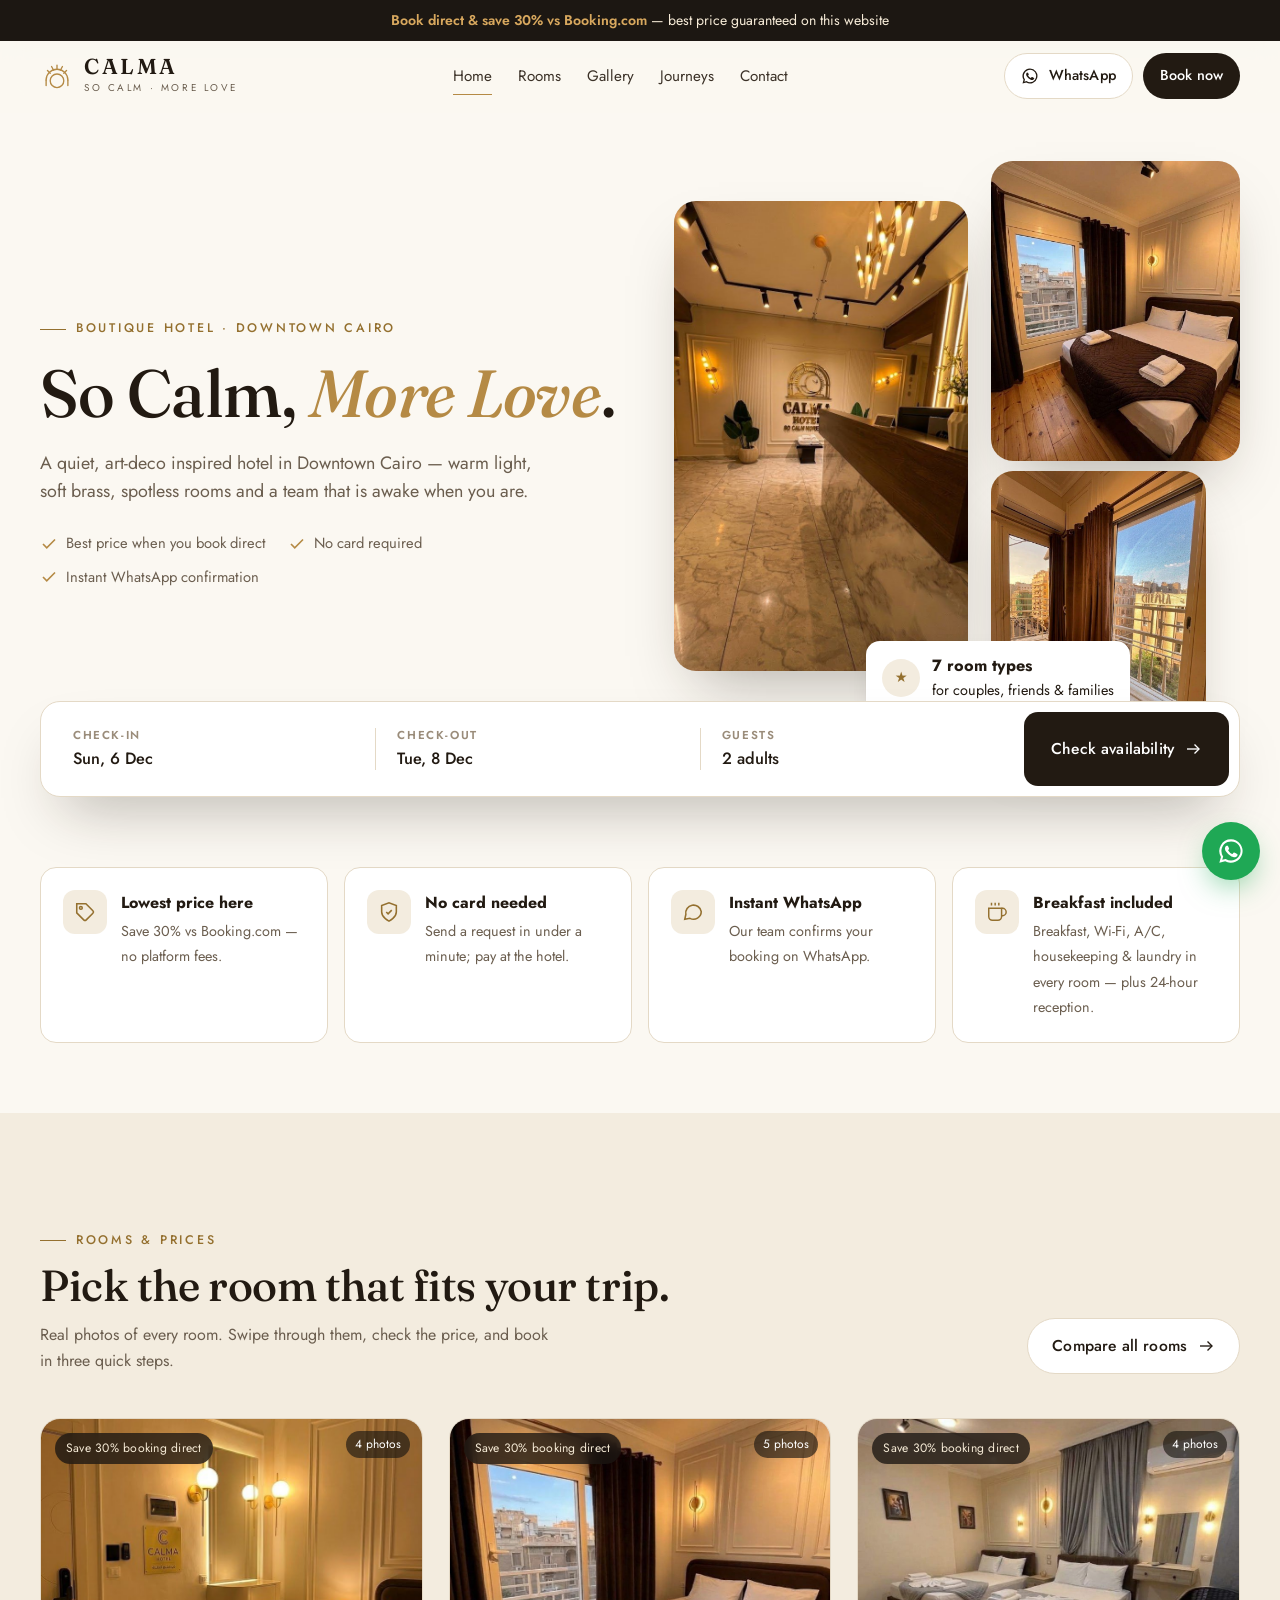
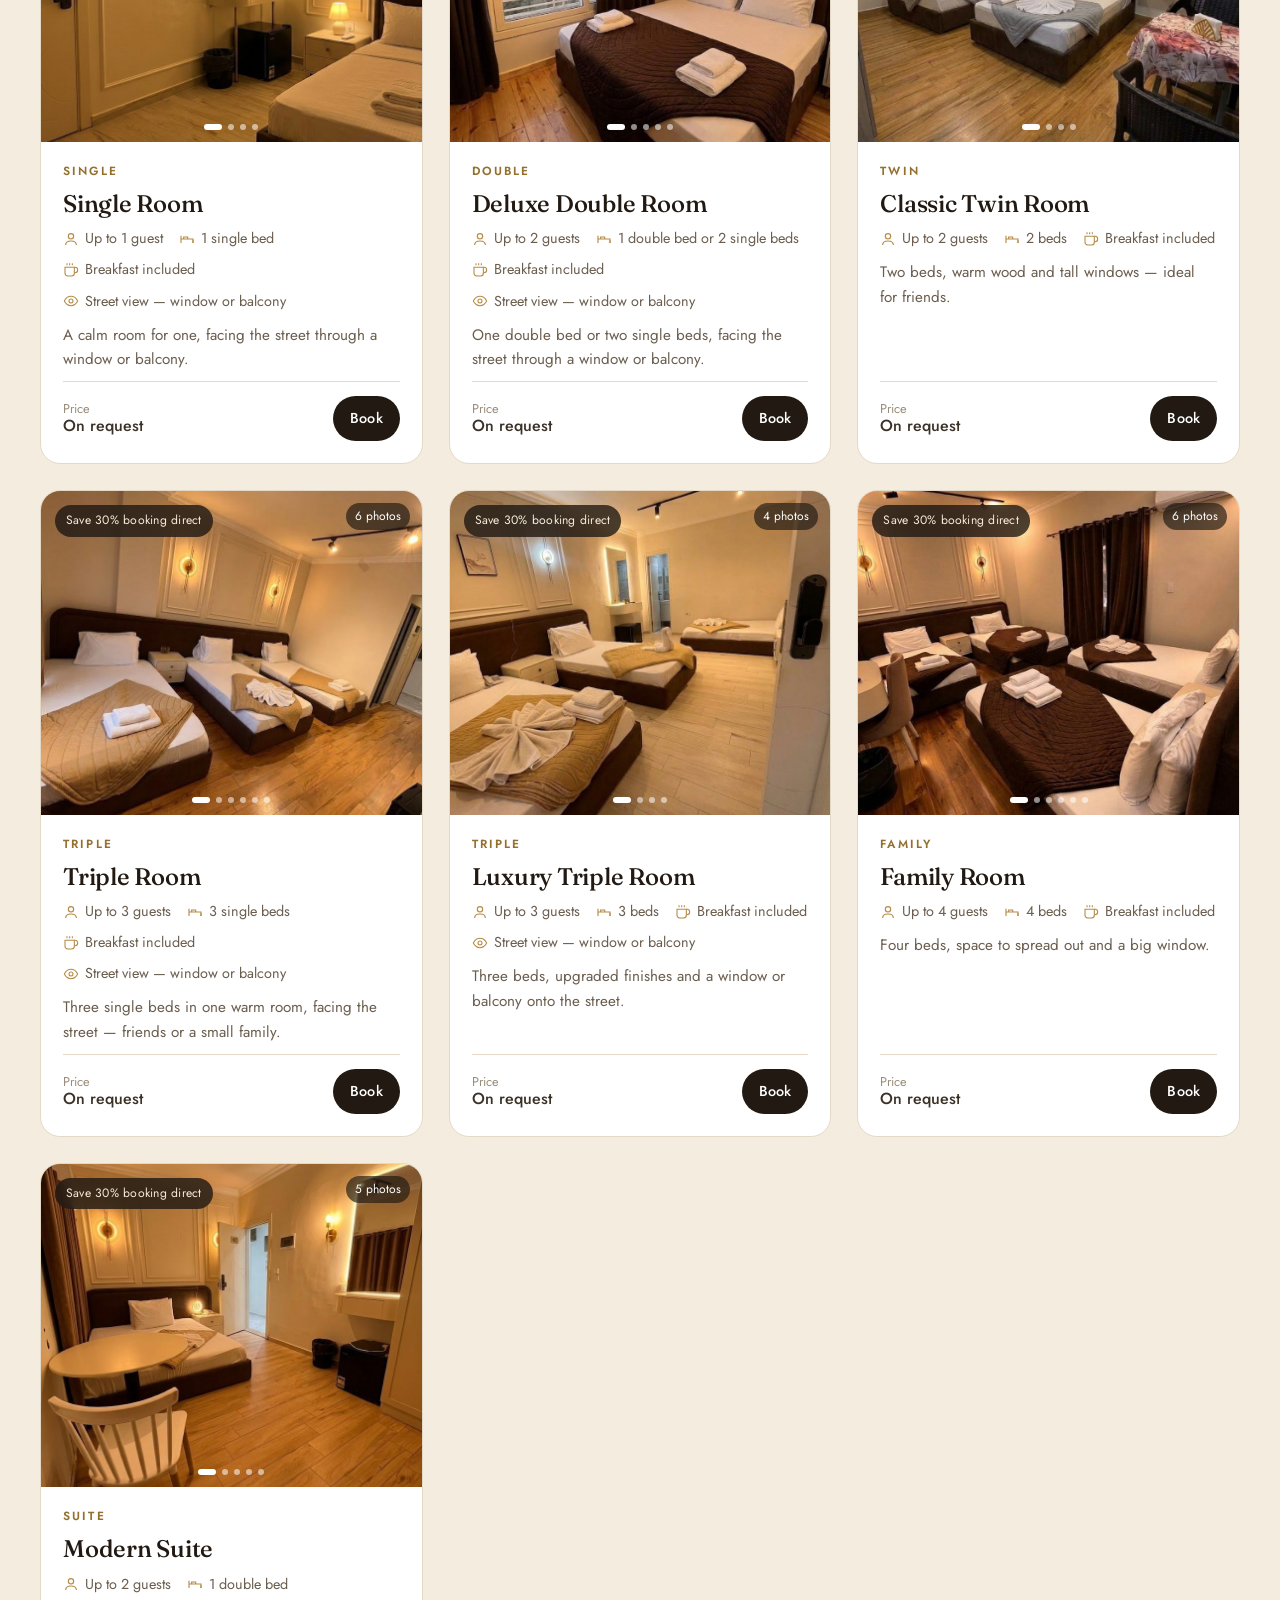
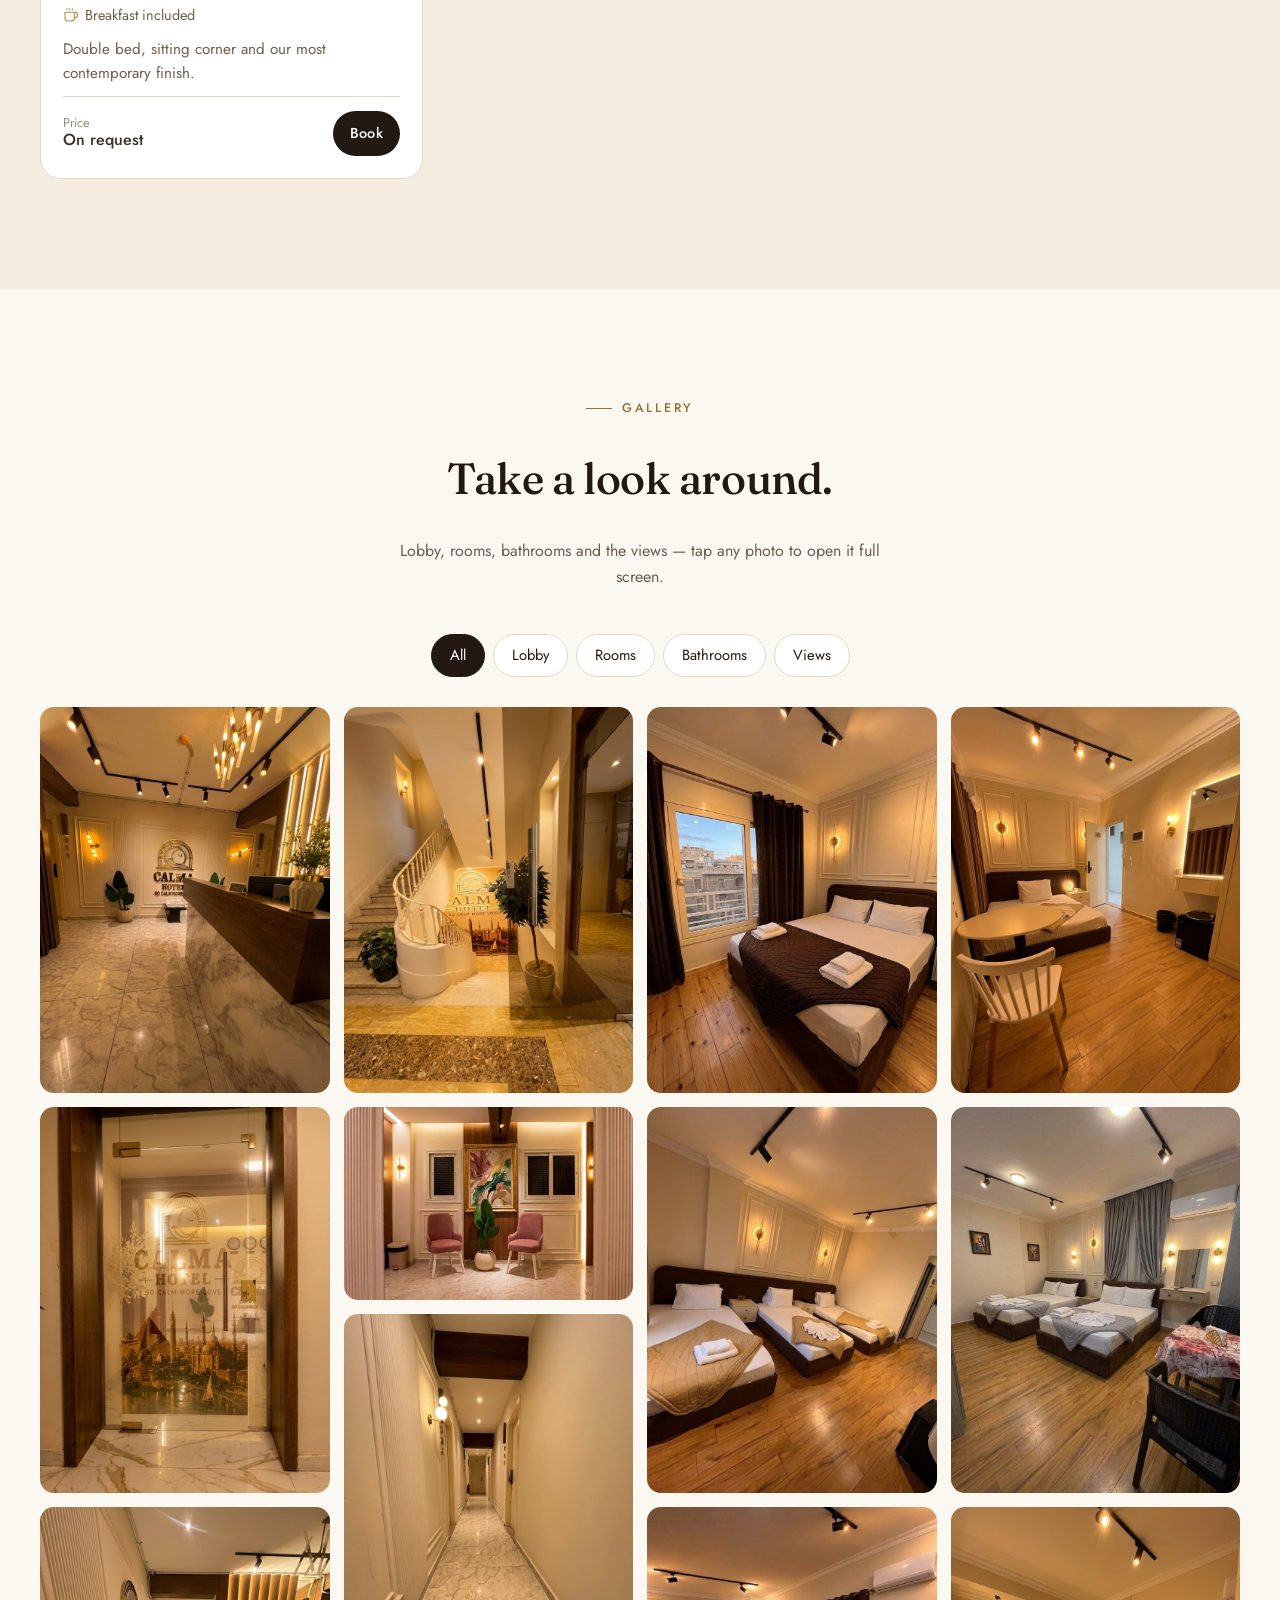
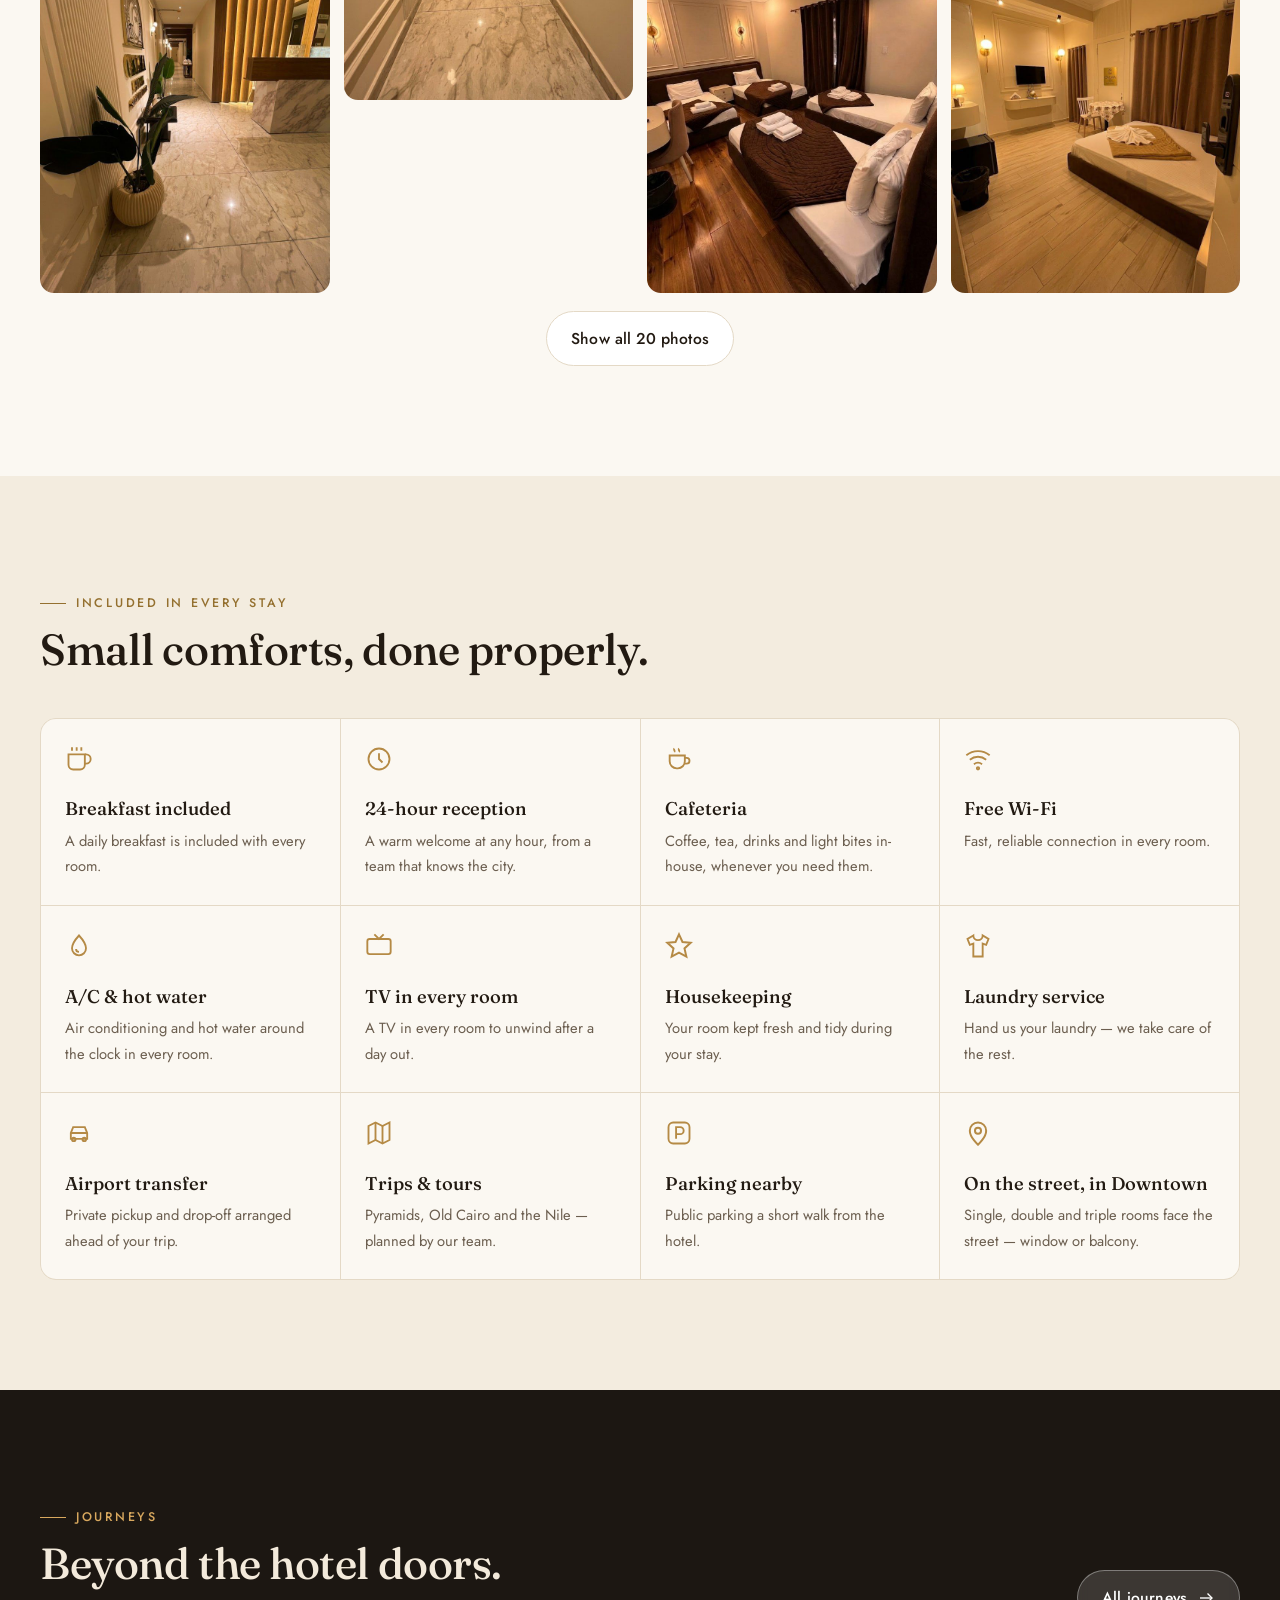
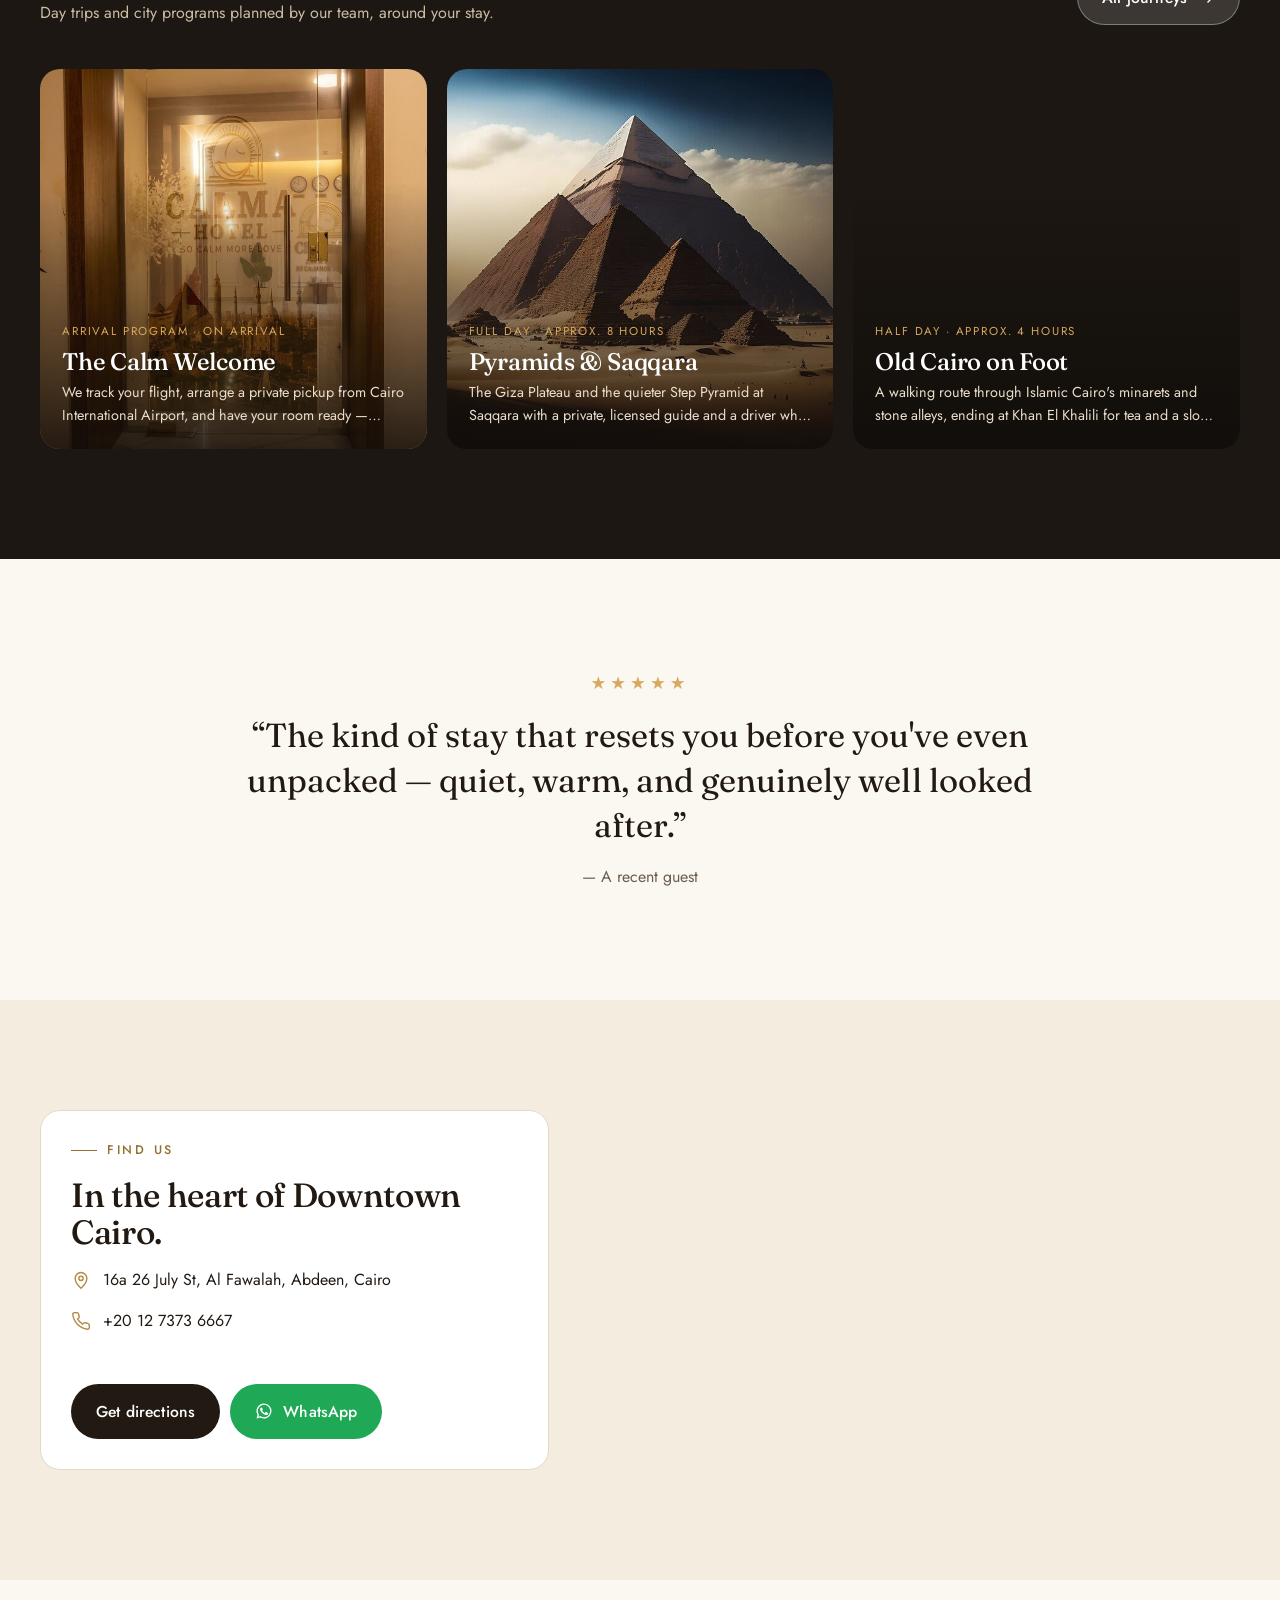
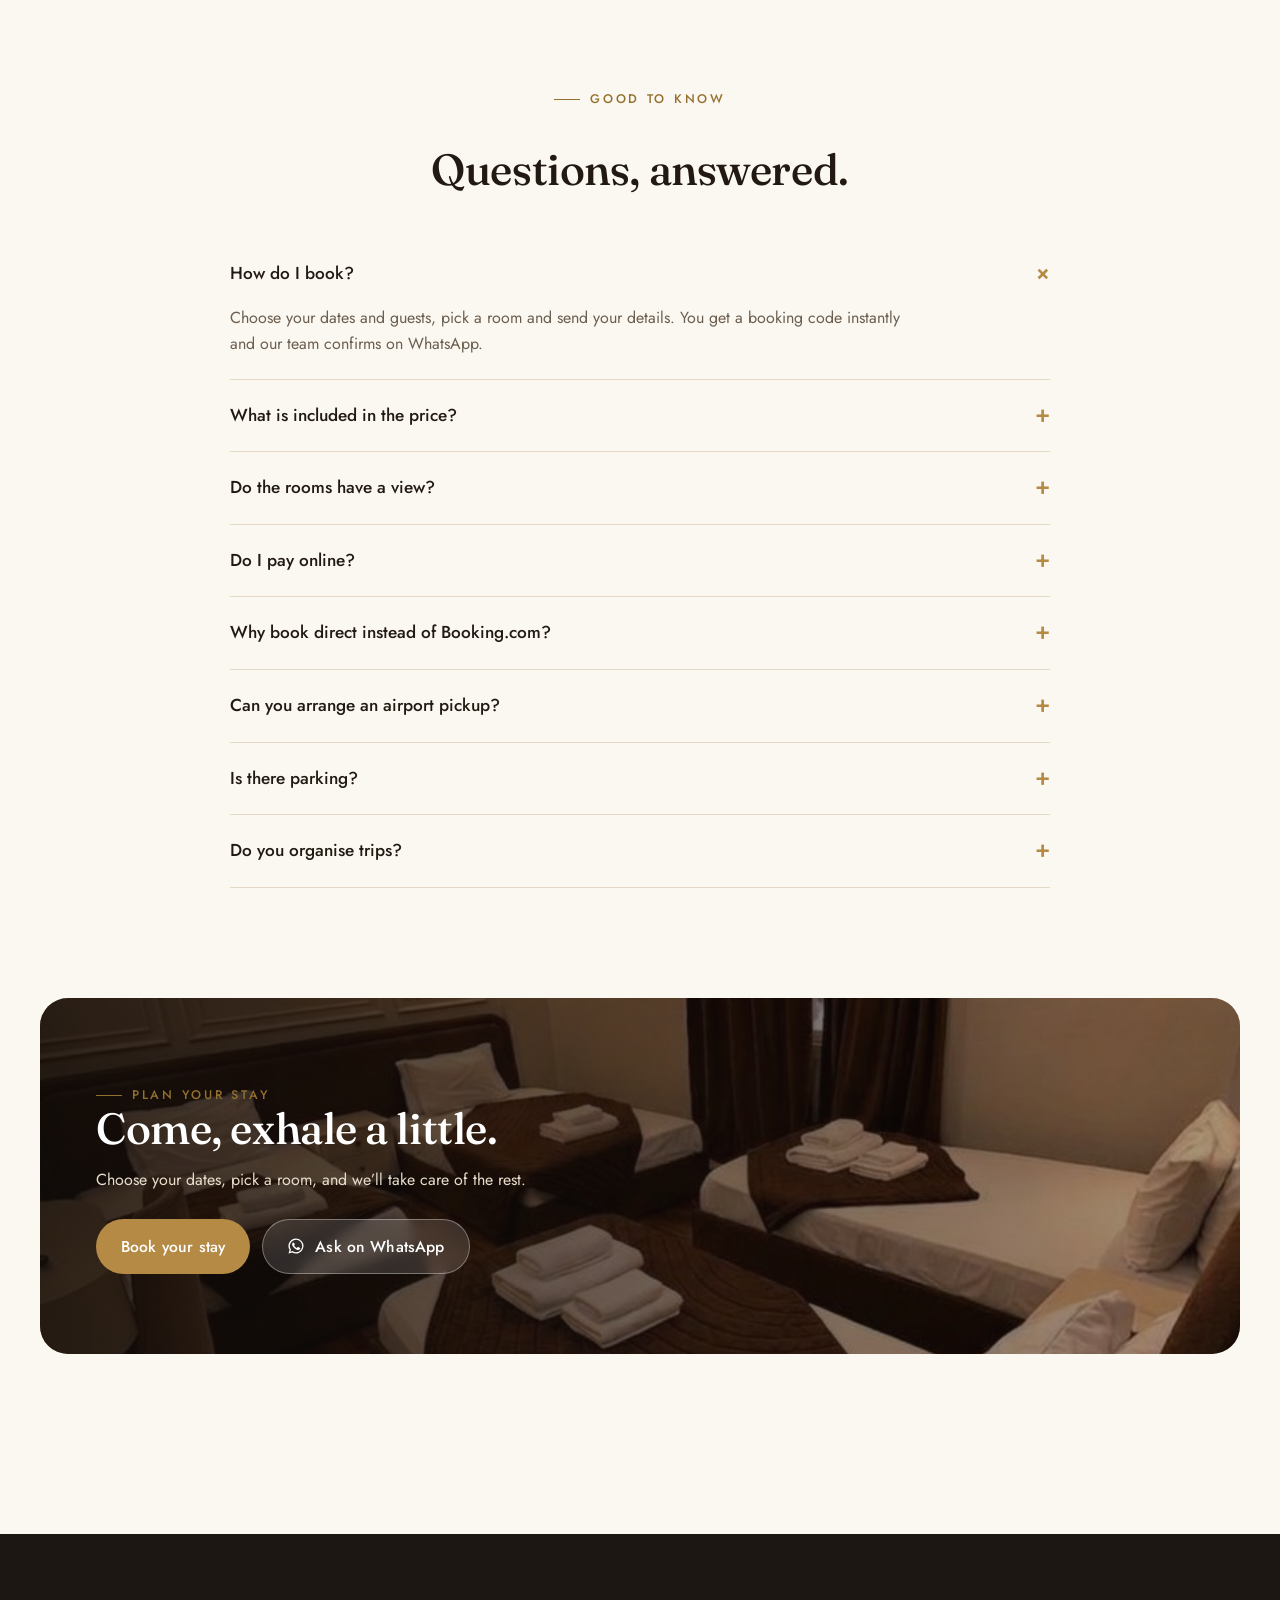
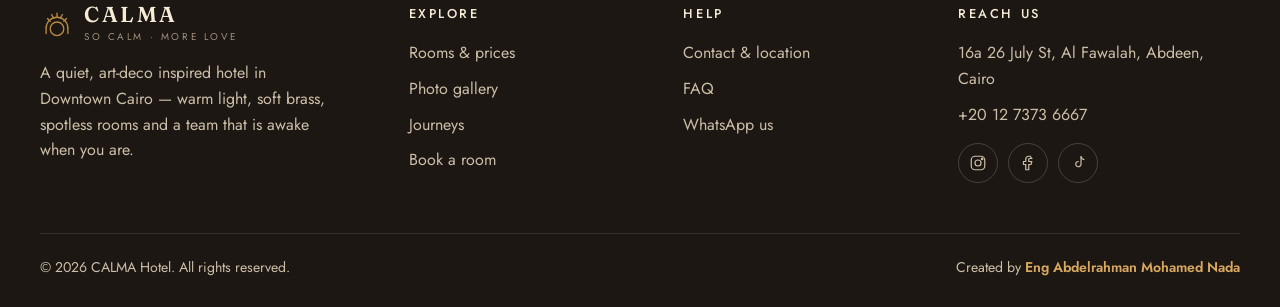
==== commit 39948067: "Add files via upload" ====
--- a/index.html
+++ b/index.html
@@ -32,9 +32,10 @@
 <div class="announce"><b>Book direct &amp; save 30% vs Booking.com</b> — best price guaranteed on this website</div>
 <header class="nav" id="nav"><div class="wrap"><a class="brand" href="/" aria-label="CALMA Hotel home"><svg viewBox="0 0 100 100" fill="none" stroke="currentColor" stroke-width="4" stroke-linecap="round"><path d="M18 62 A32 32 0 0 1 82 62"></path><circle cx="50" cy="64" r="20"></circle><line x1="50" y1="18" x2="50" y2="30"></line><line x1="34" y1="22" x2="40" y2="33"></line><line x1="66" y1="22" x2="60" y2="33"></line><line x1="22" y1="34" x2="30" y2="42"></line><line x1="78" y1="34" x2="70" y2="42"></line><path d="M18 62 L18 78"></path><path d="M82 62 L82 78"></path></svg><span><b>CALMA</b><small>SO CALM · MORE LOVE</small></span></a><ul class="nav-links"><li><a href="/" class="on">Home</a></li><li><a href="/rooms/">Rooms</a></li><li><a href="/#gallery">Gallery</a></li><li><a href="/offers/">Journeys</a></li><li><a href="/contact/">Contact</a></li></ul><div class="nav-actions"><a class="btn btn-ghost btn-sm hide-m" href="https://wa.me/201273736667?text=Hello%20CALMA%20Hotel%2C%20I%20have%20a%20question." target="_blank" rel="noopener"><svg viewBox="0 0 24 24" fill="currentColor"><path d="M12 2a10 10 0 0 0-8.6 15.1L2 22l5-1.3A10 10 0 1 0 12 2zm0 18.2a8.2 8.2 0 0 1-4.2-1.2l-.3-.2-3 .8.8-2.9-.2-.3A8.2 8.2 0 1 1 12 20.2zm4.5-6.1c-.2-.1-1.5-.7-1.7-.8s-.4-.1-.6.1-.7.8-.8 1-.3.2-.5.1a6.7 6.7 0 0 1-3.3-2.9c-.3-.4.2-.4.7-1.4.1-.2 0-.3 0-.5l-.8-1.8c-.2-.5-.4-.4-.6-.4h-.5a1 1 0 0 0-.7.3 3 3 0 0 0-.9 2.2 5.2 5.2 0 0 0 1.1 2.7 11.8 11.8 0 0 0 4.5 4c1.7.7 2.3.8 3.2.6a2.7 2.7 0 0 0 1.8-1.2 2.2 2.2 0 0 0 .2-1.3c-.1-.1-.3-.2-.5-.3z"></path></svg> WhatsApp</a><a class="btn btn-primary btn-sm" href="/book/">Book now</a><button class="icon-btn menu-btn" aria-label="Open menu" aria-expanded="false"><svg viewBox="0 0 24 24" fill="none" stroke="currentColor" stroke-width="1.7"><line x1="3" y1="7" x2="21" y2="7"></line><line x1="3" y1="12" x2="21" y2="12"></line><line x1="3" y1="17" x2="21" y2="17"></line></svg></button></div></div></header>
 <main id="main">
-<section class="hero"><div class="wrap hero-grid"><div class="rv in"><span class="eyebrow">Boutique hotel · Downtown Cairo</span><h1>So Calm, <em>More Love</em>.</h1><p class="lead">A quiet, art-deco inspired hotel in Downtown Cairo — warm light, soft brass, spotless rooms and a team that is awake when you are.</p><div class="hero-trust"><span><svg viewBox="0 0 24 24" fill="none" stroke="currentColor" stroke-width="2.2"><polyline points="20 6 9 17 4 12"></polyline></svg>Best price when you book direct</span><span><svg viewBox="0 0 24 24" fill="none" stroke="currentColor" stroke-width="2.2"><polyline points="20 6 9 17 4 12"></polyline></svg>No card required</span><span><svg viewBox="0 0 24 24" fill="none" stroke="currentColor" stroke-width="2.2"><polyline points="20 6 9 17 4 12"></polyline></svg>Instant WhatsApp confirmation</span></div></div><div class="collage rv in" aria-hidden="false"><figure class="c1"><img src="/assets/img/h/lobby-reception.jpg" sizes="(max-width:1080px) 60vw, 30vw" alt="CALMA Hotel lobby" fetchpriority="high"></figure><figure class="c2"><img src="/assets/img/h/double-1.jpg" sizes="(max-width:1080px) 45vw, 22vw" alt="A CALMA guest room" fetchpriority="high"></figure><figure class="c3"><img src="/assets/img/h/balcony-view.jpg" sizes="(max-width:1080px) 40vw, 20vw" alt="View from a CALMA room" loading="lazy" decoding="async"></figure><div class="chip"><i>★</i><div><b>6 room types</b><span>for couples, friends &amp; families</span></div></div></div></div><div class="wrap hero-search rv in"><form class="searchbar" action="/book/" autocomplete="off"><div class="sb-field sb-date"><label for="sb-in">Check-in</label><span class="val" data-show="in">Mon 26 Oct</span><input type="date" id="sb-in" name="in" min="2026-10-25" value="2026-10-26" required=""></div><div class="sb-field sb-date"><label for="sb-out">Check-out</label><span class="val" data-show="out">Wed 28 Oct</span><input type="date" id="sb-out" name="out" min="2026-10-27" value="2026-10-28" required=""></div><div class="sb-field" data-guests=""><label>Guests</label><div class="val" tabindex="0" role="button" aria-haspopup="true"><span data-gl="">2 adults</span></div><input type="hidden" name="ad" value="2"><input type="hidden" name="ch" value="0"><div class="guest-pop"><div class="stepper"><div>Adults<small>Age 13+</small></div><div class="ctl"><button type="button" data-k="ad" data-d="-1" aria-label="Fewer adults">−</button><output data-o="ad">2</output><button type="button" data-k="ad" data-d="1" aria-label="More adults">+</button></div></div><div class="stepper"><div>Children<small>Age 0–12</small></div><div class="ctl"><button type="button" data-k="ch" data-d="-1" aria-label="Fewer children">−</button><output data-o="ch">0</output><button type="button" data-k="ch" data-d="1" aria-label="More children">+</button></div></div><button type="button" class="btn btn-primary btn-sm btn-block" data-done="" style="margin-top:10px">Done</button></div></div><button class="btn btn-primary" type="submit">Check availability <svg viewBox="0 0 24 24" fill="none" stroke="currentColor" stroke-width="1.8"><line x1="4" y1="12" x2="20" y2="12"></line><polyline points="14 6 20 12 14 18"></polyline></svg></button></form></div></section><section class="section tight"><div class="wrap"><div class="perks"><div class="perk rv in"><i><svg viewBox="0 0 24 24" fill="none" stroke="currentColor" stroke-width="1.7"><path d="M20.6 13.4 13.4 20.6a2 2 0 0 1-2.8 0L3 13V3h10l7.6 7.6a2 2 0 0 1 0 2.8z"></path><circle cx="7.5" cy="7.5" r="1.5"></circle></svg></i><div><b>Lowest price here</b><span>Save 30% vs Booking.com — no platform fees.</span></div></div><div class="perk rv in"><i><svg viewBox="0 0 24 24" fill="none" stroke="currentColor" stroke-width="1.7"><path d="M12 22s8-4 8-10V5l-8-3-8 3v7c0 6 8 10 8 10z"></path><polyline points="9 12 11 14 15 10"></polyline></svg></i><div><b>No card needed</b><span>Send a request in under a minute; pay at the hotel.</span></div></div><div class="perk rv in"><i><svg viewBox="0 0 24 24" fill="none" stroke="currentColor" stroke-width="1.7"><path d="M21 11.5a8.4 8.4 0 0 1-12.3 7.4L3 20l1.2-5.4A8.5 8.5 0 1 1 21 11.5z"></path></svg></i><div><b>Instant WhatsApp</b><span>Our team confirms your booking on WhatsApp.</span></div></div><div class="perk rv in"><i><svg viewBox="0 0 24 24" fill="none" stroke="currentColor" stroke-width="1.6"><path d="M17 8h1a4 4 0 0 1 0 8h-1"></path><path d="M3 8h14v9a4 4 0 0 1-4 4H7a4 4 0 0 1-4-4z"></path><path d="M6 2v3M10 2v3M14 2v3"></path></svg></i><div><b>Breakfast included</b><span>Breakfast, Wi-Fi, A/C, housekeeping &amp; laundry in every room — plus 24-hour reception.</span></div></div></div></div></section><section class="section on-sand" id="rooms"><div class="wrap"><div class="head rv in"><div><span class="eyebrow">Rooms &amp; prices</span><h2>Pick the room that fits your trip.</h2><p>Real photos of every room. Swipe through them, check the price, and book in three quick steps.</p></div><a class="btn btn-ghost" href="/rooms/">Compare all rooms <svg viewBox="0 0 24 24" fill="none" stroke="currentColor" stroke-width="1.8"><line x1="4" y1="12" x2="20" y2="12"></line><polyline points="14 6 20 12 14 18"></polyline></svg></a></div><div class="rooms-grid"><article class="room rv in"><div class="carousel" id="c1xzp4c" data-imgs="[&quot;/assets/img/h/single-1.jpg&quot;,&quot;/assets/img/h/room-door.jpg&quot;,&quot;/assets/img/h/bath-2.jpg&quot;,&quot;/assets/img/h/corridor.jpg&quot;]" data-alt="Single Room"><span class="badge">Save 30% booking direct</span><div class="track"><img src="/assets/img/h/single-1.jpg" sizes="(max-width:620px) 92vw, 33vw" alt="Single Room — photo 1" loading="lazy" decoding="async"><img src="/assets/img/h/room-door.jpg" sizes="(max-width:620px) 92vw, 33vw" alt="Single Room — photo 2" loading="lazy" decoding="async"><img src="/assets/img/h/bath-2.jpg" sizes="(max-width:620px) 92vw, 33vw" alt="Single Room — photo 3" loading="lazy" decoding="async"><img src="/assets/img/h/corridor.jpg" sizes="(max-width:620px) 92vw, 33vw" alt="Single Room — photo 4" loading="lazy" decoding="async"></div><button class="nav-arrow prev" aria-label="Previous photo"><svg viewBox="0 0 24 24" fill="none" stroke="currentColor" stroke-width="2"><polyline points="15 18 9 12 15 6"></polyline></svg></button><button class="nav-arrow next" aria-label="Next photo"><svg viewBox="0 0 24 24" fill="none" stroke="currentColor" stroke-width="2"><polyline points="9 18 15 12 9 6"></polyline></svg></button><div class="dots"><i class="on"></i><i></i><i></i><i></i></div><span class="count">4 photos</span></div><div class="body"><span class="cat">Single</span><h3>Single Room</h3><div class="facts"><span><svg viewBox="0 0 24 24" fill="none" stroke="currentColor" stroke-width="1.7"><circle cx="12" cy="8" r="4"></circle><path d="M4 21c0-4 4-6 8-6s8 2 8 6"></path></svg>Up to 1 guest</span><span><svg viewBox="0 0 24 24" fill="none" stroke="currentColor" stroke-width="1.7"><path d="M3 18V7"></path><path d="M3 12h18v6"></path><path d="M21 18v-4"></path><path d="M7 12V9h6v3"></path></svg>1 single bed</span><span><svg viewBox="0 0 24 24" fill="none" stroke="currentColor" stroke-width="1.6"><path d="M17 8h1a4 4 0 0 1 0 8h-1"></path><path d="M3 8h14v9a4 4 0 0 1-4 4H7a4 4 0 0 1-4-4z"></path><path d="M6 2v3M10 2v3M14 2v3"></path></svg>Breakfast included</span><span><svg viewBox="0 0 24 24" fill="none" stroke="currentColor" stroke-width="1.6"><path d="M2 12s3.6-7 10-7 10 7 10 7-3.6 7-10 7S2 12 2 12z"></path><circle cx="12" cy="12" r="3"></circle></svg>Street view — window or balcony</span></div><p class="short">A calm room for one, facing the street through a window or balcony.</p><div class="foot"><div class="price"><small>Price</small><span class="ask">On request</span></div><a class="btn btn-primary btn-sm" href="/book/?room=single">Book</a></div></div></article><article class="room rv in"><div class="carousel" id="cbyq27p" data-imgs="[&quot;/assets/img/h/double-1.jpg&quot;,&quot;/assets/img/h/double-2.jpg&quot;,&quot;/assets/img/h/double-3.jpg&quot;,&quot;/assets/img/h/double-4.jpg&quot;,&quot;/assets/img/h/bath-1.jpg&quot;]" data-alt="Deluxe Double Room"><span class="badge">Save 30% booking direct</span><div class="track"><img src="/assets/img/h/double-1.jpg" sizes="(max-width:620px) 92vw, 33vw" alt="Deluxe Double Room — photo 1" loading="lazy" decoding="async"><img src="/assets/img/h/double-2.jpg" sizes="(max-width:620px) 92vw, 33vw" alt="Deluxe Double Room — photo 2" loading="lazy" decoding="async"><img src="/assets/img/h/double-3.jpg" sizes="(max-width:620px) 92vw, 33vw" alt="Deluxe Double Room — photo 3" loading="lazy" decoding="async"><img src="/assets/img/h/double-4.jpg" sizes="(max-width:620px) 92vw, 33vw" alt="Deluxe Double Room — photo 4" loading="lazy" decoding="async"><img src="/assets/img/h/bath-1.jpg" sizes="(max-width:620px) 92vw, 33vw" alt="Deluxe Double Room — photo 5" loading="lazy" decoding="async"></div><button class="nav-arrow prev" aria-label="Previous photo"><svg viewBox="0 0 24 24" fill="none" stroke="currentColor" stroke-width="2"><polyline points="15 18 9 12 15 6"></polyline></svg></button><button class="nav-arrow next" aria-label="Next photo"><svg viewBox="0 0 24 24" fill="none" stroke="currentColor" stroke-width="2"><polyline points="9 18 15 12 9 6"></polyline></svg></button><div class="dots"><i class="on"></i><i></i><i></i><i></i><i></i></div><span class="count">5 photos</span></div><div class="body"><span class="cat">Double</span><h3>Deluxe Double Room</h3><div class="facts"><span><svg viewBox="0 0 24 24" fill="none" stroke="currentColor" stroke-width="1.7"><circle cx="12" cy="8" r="4"></circle><path d="M4 21c0-4 4-6 8-6s8 2 8 6"></path></svg>Up to 2 guests</span><span><svg viewBox="0 0 24 24" fill="none" stroke="currentColor" stroke-width="1.7"><path d="M3 18V7"></path><path d="M3 12h18v6"></path><path d="M21 18v-4"></path><path d="M7 12V9h6v3"></path></svg>1 double bed or 2 single beds</span><span><svg viewBox="0 0 24 24" fill="none" stroke="currentColor" stroke-width="1.6"><path d="M17 8h1a4 4 0 0 1 0 8h-1"></path><path d="M3 8h14v9a4 4 0 0 1-4 4H7a4 4 0 0 1-4-4z"></path><path d="M6 2v3M10 2v3M14 2v3"></path></svg>Breakfast included</span><span><svg viewBox="0 0 24 24" fill="none" stroke="currentColor" stroke-width="1.6"><path d="M2 12s3.6-7 10-7 10 7 10 7-3.6 7-10 7S2 12 2 12z"></path><circle cx="12" cy="12" r="3"></circle></svg>Street view — window or balcony</span></div><p class="short">One double bed or two single beds, facing the street through a window or balcony.</p><div class="foot"><div class="price"><small>Price</small><span class="ask">On request</span></div><a class="btn btn-primary btn-sm" href="/book/?room=deluxe-double">Book</a></div></div></article><article class="room rv in"><div class="carousel" id="cgsuf73" data-imgs="[&quot;/assets/img/h/twin-1.jpg&quot;,&quot;/assets/img/h/twin-2.jpg&quot;,&quot;/assets/img/h/balcony-door-2.jpg&quot;,&quot;/assets/img/h/bath-2.jpg&quot;]" data-alt="Classic Twin Room"><span class="badge">Save 30% booking direct</span><div class="track"><img src="/assets/img/h/twin-1.jpg" sizes="(max-width:620px) 92vw, 33vw" alt="Classic Twin Room — photo 1" loading="lazy" decoding="async"><img src="/assets/img/h/twin-2.jpg" sizes="(max-width:620px) 92vw, 33vw" alt="Classic Twin Room — photo 2" loading="lazy" decoding="async"><img src="/assets/img/h/balcony-door-2.jpg" sizes="(max-width:620px) 92vw, 33vw" alt="Classic Twin Room — photo 3" loading="lazy" decoding="async"><img src="/assets/img/h/bath-2.jpg" sizes="(max-width:620px) 92vw, 33vw" alt="Classic Twin Room — photo 4" loading="lazy" decoding="async"></div><button class="nav-arrow prev" aria-label="Previous photo"><svg viewBox="0 0 24 24" fill="none" stroke="currentColor" stroke-width="2"><polyline points="15 18 9 12 15 6"></polyline></svg></button><button class="nav-arrow next" aria-label="Next photo"><svg viewBox="0 0 24 24" fill="none" stroke="currentColor" stroke-width="2"><polyline points="9 18 15 12 9 6"></polyline></svg></button><div class="dots"><i class="on"></i><i></i><i></i><i></i></div><span class="count">4 photos</span></div><div class="body"><span class="cat">Twin</span><h3>Classic Twin Room</h3><div class="facts"><span><svg viewBox="0 0 24 24" fill="none" stroke="currentColor" stroke-width="1.7"><circle cx="12" cy="8" r="4"></circle><path d="M4 21c0-4 4-6 8-6s8 2 8 6"></path></svg>Up to 2 guests</span><span><svg viewBox="0 0 24 24" fill="none" stroke="currentColor" stroke-width="1.7"><path d="M3 18V7"></path><path d="M3 12h18v6"></path><path d="M21 18v-4"></path><path d="M7 12V9h6v3"></path></svg>2 beds</span><span><svg viewBox="0 0 24 24" fill="none" stroke="currentColor" stroke-width="1.6"><path d="M17 8h1a4 4 0 0 1 0 8h-1"></path><path d="M3 8h14v9a4 4 0 0 1-4 4H7a4 4 0 0 1-4-4z"></path><path d="M6 2v3M10 2v3M14 2v3"></path></svg>Breakfast included</span></div><p class="short">Two beds, warm wood and tall windows — ideal for friends.</p><div class="foot"><div class="price"><small>Price</small><span class="ask">On request</span></div><a class="btn btn-primary btn-sm" href="/book/?room=classic-twin">Book</a></div></div></article><article class="room rv in"><div class="carousel" id="c2p79pj" data-imgs="[&quot;/assets/img/h/triple-1.jpg&quot;,&quot;/assets/img/h/triple-2.jpg&quot;,&quot;/assets/img/h/triple-3.jpg&quot;,&quot;/assets/img/h/triple-4.jpg&quot;,&quot;/assets/img/h/triple-5.jpg&quot;,&quot;/assets/img/h/shower.jpg&quot;]" data-alt="Triple Room"><span class="badge">Save 30% booking direct</span><div class="track"><img src="/assets/img/h/triple-1.jpg" sizes="(max-width:620px) 92vw, 33vw" alt="Triple Room — photo 1" loading="lazy" decoding="async"><img src="/assets/img/h/triple-2.jpg" sizes="(max-width:620px) 92vw, 33vw" alt="Triple Room — photo 2" loading="lazy" decoding="async"><img src="/assets/img/h/triple-3.jpg" sizes="(max-width:620px) 92vw, 33vw" alt="Triple Room — photo 3" loading="lazy" decoding="async"><img src="/assets/img/h/triple-4.jpg" sizes="(max-width:620px) 92vw, 33vw" alt="Triple Room — photo 4" loading="lazy" decoding="async"><img src="/assets/img/h/triple-5.jpg" sizes="(max-width:620px) 92vw, 33vw" alt="Triple Room — photo 5" loading="lazy" decoding="async"><img src="/assets/img/h/shower.jpg" sizes="(max-width:620px) 92vw, 33vw" alt="Triple Room — photo 6" loading="lazy" decoding="async"></div><button class="nav-arrow prev" aria-label="Previous photo"><svg viewBox="0 0 24 24" fill="none" stroke="currentColor" stroke-width="2"><polyline points="15 18 9 12 15 6"></polyline></svg></button><button class="nav-arrow next" aria-label="Next photo"><svg viewBox="0 0 24 24" fill="none" stroke="currentColor" stroke-width="2"><polyline points="9 18 15 12 9 6"></polyline></svg></button><div class="dots"><i class="on"></i><i></i><i></i><i></i><i></i><i></i></div><span class="count">6 photos</span></div><div class="body"><span class="cat">Triple</span><h3>Triple Room</h3><div class="facts"><span><svg viewBox="0 0 24 24" fill="none" stroke="currentColor" stroke-width="1.7"><circle cx="12" cy="8" r="4"></circle><path d="M4 21c0-4 4-6 8-6s8 2 8 6"></path></svg>Up to 3 guests</span><span><svg viewBox="0 0 24 24" fill="none" stroke="currentColor" stroke-width="1.7"><path d="M3 18V7"></path><path d="M3 12h18v6"></path><path d="M21 18v-4"></path><path d="M7 12V9h6v3"></path></svg>3 single beds</span><span><svg viewBox="0 0 24 24" fill="none" stroke="currentColor" stroke-width="1.6"><path d="M17 8h1a4 4 0 0 1 0 8h-1"></path><path d="M3 8h14v9a4 4 0 0 1-4 4H7a4 4 0 0 1-4-4z"></path><path d="M6 2v3M10 2v3M14 2v3"></path></svg>Breakfast included</span><span><svg viewBox="0 0 24 24" fill="none" stroke="currentColor" stroke-width="1.6"><path d="M2 12s3.6-7 10-7 10 7 10 7-3.6 7-10 7S2 12 2 12z"></path><circle cx="12" cy="12" r="3"></circle></svg>Street view — window or balcony</span></div><p class="short">Three single beds in one warm room, facing the street — friends or a small family.</p><div class="foot"><div class="price"><small>Price</small><span class="ask">On request</span></div><a class="btn btn-primary btn-sm" href="/book/?room=triple">Book</a></div></div></article><article class="room rv in"><div class="carousel" id="c6p7kgn" data-imgs="[&quot;/assets/img/h/family-1.jpg&quot;,&quot;/assets/img/h/family-2.jpg&quot;,&quot;/assets/img/h/family-3.jpg&quot;,&quot;/assets/img/h/family-4.jpg&quot;,&quot;/assets/img/h/family-5.jpg&quot;,&quot;/assets/img/h/bath-modern.jpg&quot;]" data-alt="Family Room"><span class="badge">Save 30% booking direct</span><div class="track"><img src="/assets/img/h/family-1.jpg" sizes="(max-width:620px) 92vw, 33vw" alt="Family Room — photo 1" loading="lazy" decoding="async"><img src="/assets/img/h/family-2.jpg" sizes="(max-width:620px) 92vw, 33vw" alt="Family Room — photo 2" loading="lazy" decoding="async"><img src="/assets/img/h/family-3.jpg" sizes="(max-width:620px) 92vw, 33vw" alt="Family Room — photo 3" loading="lazy" decoding="async"><img src="/assets/img/h/family-4.jpg" sizes="(max-width:620px) 92vw, 33vw" alt="Family Room — photo 4" loading="lazy" decoding="async"><img src="/assets/img/h/family-5.jpg" sizes="(max-width:620px) 92vw, 33vw" alt="Family Room — photo 5" loading="lazy" decoding="async"><img src="/assets/img/h/bath-modern.jpg" sizes="(max-width:620px) 92vw, 33vw" alt="Family Room — photo 6" loading="lazy" decoding="async"></div><button class="nav-arrow prev" aria-label="Previous photo"><svg viewBox="0 0 24 24" fill="none" stroke="currentColor" stroke-width="2"><polyline points="15 18 9 12 15 6"></polyline></svg></button><button class="nav-arrow next" aria-label="Next photo"><svg viewBox="0 0 24 24" fill="none" stroke="currentColor" stroke-width="2"><polyline points="9 18 15 12 9 6"></polyline></svg></button><div class="dots"><i class="on"></i><i></i><i></i><i></i><i></i><i></i></div><span class="count">6 photos</span></div><div class="body"><span class="cat">Family</span><h3>Family Room</h3><div class="facts"><span><svg viewBox="0 0 24 24" fill="none" stroke="currentColor" stroke-width="1.7"><circle cx="12" cy="8" r="4"></circle><path d="M4 21c0-4 4-6 8-6s8 2 8 6"></path></svg>Up to 4 guests</span><span><svg viewBox="0 0 24 24" fill="none" stroke="currentColor" stroke-width="1.7"><path d="M3 18V7"></path><path d="M3 12h18v6"></path><path d="M21 18v-4"></path><path d="M7 12V9h6v3"></path></svg>4 beds</span><span><svg viewBox="0 0 24 24" fill="none" stroke="currentColor" stroke-width="1.6"><path d="M17 8h1a4 4 0 0 1 0 8h-1"></path><path d="M3 8h14v9a4 4 0 0 1-4 4H7a4 4 0 0 1-4-4z"></path><path d="M6 2v3M10 2v3M14 2v3"></path></svg>Breakfast included</span></div><p class="short">Four beds, space to spread out and a big window.</p><div class="foot"><div class="price"><small>Price</small><span class="ask">On request</span></div><a class="btn btn-primary btn-sm" href="/book/?room=family">Book</a></div></div></article><article class="room rv in"><div class="carousel" id="c86t2l6" data-imgs="[&quot;/assets/img/h/suite-1.jpg&quot;,&quot;/assets/img/h/suite-2.jpg&quot;,&quot;/assets/img/h/suite-3.jpg&quot;,&quot;/assets/img/h/room-wardrobe.jpg&quot;,&quot;/assets/img/h/bath-modern.jpg&quot;]" data-alt="Modern Suite"><span class="badge">Save 30% booking direct</span><div class="track"><img src="/assets/img/h/suite-1.jpg" sizes="(max-width:620px) 92vw, 33vw" alt="Modern Suite — photo 1" loading="lazy" decoding="async"><img src="/assets/img/h/suite-2.jpg" sizes="(max-width:620px) 92vw, 33vw" alt="Modern Suite — photo 2" loading="lazy" decoding="async"><img src="/assets/img/h/suite-3.jpg" sizes="(max-width:620px) 92vw, 33vw" alt="Modern Suite — photo 3" loading="lazy" decoding="async"><img src="/assets/img/h/room-wardrobe.jpg" sizes="(max-width:620px) 92vw, 33vw" alt="Modern Suite — photo 4" loading="lazy" decoding="async"><img src="/assets/img/h/bath-modern.jpg" sizes="(max-width:620px) 92vw, 33vw" alt="Modern Suite — photo 5" loading="lazy" decoding="async"></div><button class="nav-arrow prev" aria-label="Previous photo"><svg viewBox="0 0 24 24" fill="none" stroke="currentColor" stroke-width="2"><polyline points="15 18 9 12 15 6"></polyline></svg></button><button class="nav-arrow next" aria-label="Next photo"><svg viewBox="0 0 24 24" fill="none" stroke="currentColor" stroke-width="2"><polyline points="9 18 15 12 9 6"></polyline></svg></button><div class="dots"><i class="on"></i><i></i><i></i><i></i><i></i></div><span class="count">5 photos</span></div><div class="body"><span class="cat">Suite</span><h3>Modern Suite</h3><div class="facts"><span><svg viewBox="0 0 24 24" fill="none" stroke="currentColor" stroke-width="1.7"><circle cx="12" cy="8" r="4"></circle><path d="M4 21c0-4 4-6 8-6s8 2 8 6"></path></svg>Up to 2 guests</span><span><svg viewBox="0 0 24 24" fill="none" stroke="currentColor" stroke-width="1.7"><path d="M3 18V7"></path><path d="M3 12h18v6"></path><path d="M21 18v-4"></path><path d="M7 12V9h6v3"></path></svg>1 double bed</span><span><svg viewBox="0 0 24 24" fill="none" stroke="currentColor" stroke-width="1.6"><path d="M17 8h1a4 4 0 0 1 0 8h-1"></path><path d="M3 8h14v9a4 4 0 0 1-4 4H7a4 4 0 0 1-4-4z"></path><path d="M6 2v3M10 2v3M14 2v3"></path></svg>Breakfast included</span></div><p class="short">Double bed, sitting corner and our most contemporary finish.</p><div class="foot"><div class="price"><small>Price</small><span class="ask">On request</span></div><a class="btn btn-primary btn-sm" href="/book/?room=modern-suite">Book</a></div></div></article></div></div></section><section class="section" id="gallery"><div class="wrap"><div class="head center rv in"><span class="eyebrow">Gallery</span><h2>Take a look around.</h2><p>Lobby, rooms, bathrooms and the views — tap any photo to open it full screen.</p></div><div class="tabs" role="tablist"><button class="tab on" role="tab" aria-selected="true" data-cat="All">All</button><button class="tab" role="tab" aria-selected="false" data-cat="Lobby">Lobby</button><button class="tab" role="tab" aria-selected="false" data-cat="Rooms">Rooms</button><button class="tab" role="tab" aria-selected="false" data-cat="Bathrooms">Bathrooms</button><button class="tab" role="tab" aria-selected="false" data-cat="Views">Views</button></div><div class="masonry"><button data-i="0" aria-label="Open photo: Reception desk with the CALMA emblem"><img src="/assets/img/h/lobby-reception.jpg" sizes="(max-width:620px) 46vw, 25vw" alt="Reception desk with the CALMA emblem" loading="lazy" decoding="async"></button><button data-i="1" aria-label="Open photo: Glass entrance door with the CALMA logo"><img src="/assets/img/h/entrance.jpg" sizes="(max-width:620px) 46vw, 25vw" alt="Glass entrance door with the CALMA logo" loading="lazy" decoding="async"></button><button data-i="2" aria-label="Open photo: Marble lobby hall"><img src="/assets/img/h/lobby-hall.jpg" sizes="(max-width:620px) 46vw, 25vw" alt="Marble lobby hall" loading="lazy" decoding="async"></button><button data-i="3" aria-label="Open photo: Staircase at the hotel entrance"><img src="/assets/img/h/staircase.jpg" sizes="(max-width:620px) 46vw, 25vw" alt="Staircase at the hotel entrance" loading="lazy" decoding="async"></button><button data-i="4" aria-label="Open photo: Lounge corner with pink chairs"><img src="/assets/img/h/lounge.jpg" sizes="(max-width:620px) 46vw, 25vw" alt="Lounge corner with pink chairs" loading="lazy" decoding="async"></button><button data-i="5" aria-label="Open photo: Marble corridor"><img src="/assets/img/h/corridor.jpg" sizes="(max-width:620px) 46vw, 25vw" alt="Marble corridor" loading="lazy" decoding="async"></button><button data-i="6" aria-label="Open photo: Deluxe Double Room with city window"><img src="/assets/img/h/double-1.jpg" sizes="(max-width:620px) 46vw, 25vw" alt="Deluxe Double Room with city window" loading="lazy" decoding="async"></button><button data-i="7" aria-label="Open photo: Triple Room"><img src="/assets/img/h/triple-1.jpg" sizes="(max-width:620px) 46vw, 25vw" alt="Triple Room" loading="lazy" decoding="async"></button><button data-i="8" aria-label="Open photo: Family Room"><img src="/assets/img/h/family-1.jpg" sizes="(max-width:620px) 46vw, 25vw" alt="Family Room" loading="lazy" decoding="async"></button><button data-i="9" aria-label="Open photo: Modern Suite with sitting corner"><img src="/assets/img/h/suite-1.jpg" sizes="(max-width:620px) 46vw, 25vw" alt="Modern Suite with sitting corner" loading="lazy" decoding="async"></button><button data-i="10" aria-label="Open photo: Classic Twin Room"><img src="/assets/img/h/twin-1.jpg" sizes="(max-width:620px) 46vw, 25vw" alt="Classic Twin Room" loading="lazy" decoding="async"></button><button data-i="11" aria-label="Open photo: Double room with desk and TV"><img src="/assets/img/h/double-3.jpg" sizes="(max-width:620px) 46vw, 25vw" alt="Double room with desk and TV" loading="lazy" decoding="async"></button></div><div class="more-wrap"><button class="btn btn-ghost">Show all 20 photos</button></div></div></section><section class="section on-sand"><div class="wrap"><div class="head rv in"><div><span class="eyebrow">Included in every stay</span><h2>Small comforts, done properly.</h2></div></div><div class="amen rv in"><div><svg viewBox="0 0 24 24" fill="none" stroke="currentColor" stroke-width="1.6"><path d="M17 8h1a4 4 0 0 1 0 8h-1"></path><path d="M3 8h14v9a4 4 0 0 1-4 4H7a4 4 0 0 1-4-4z"></path><path d="M6 2v3M10 2v3M14 2v3"></path></svg><b>Breakfast included</b><span>A daily breakfast is included with every room.</span></div><div><svg viewBox="0 0 24 24" fill="none" stroke="currentColor" stroke-width="1.6"><circle cx="12" cy="12" r="9"></circle><path d="M12 7v5l3 3"></path></svg><b>24-hour reception</b><span>A warm welcome at any hour, from a team that knows the city.</span></div><div><svg viewBox="0 0 24 24" fill="none" stroke="currentColor" stroke-width="1.6"><path d="M2 8.8a16 16 0 0 1 20 0"></path><path d="M5 12.6a11 11 0 0 1 14 0"></path><path d="M8.5 16.4a6 6 0 0 1 7 0"></path><circle cx="12" cy="20" r="1"></circle></svg><b>Free Wi-Fi</b><span>Fast, reliable connection in every room.</span></div><div><svg viewBox="0 0 24 24" fill="none" stroke="currentColor" stroke-width="1.6"><path d="M12 2v20M4.9 4.9l14.2 14.2M2 12h20M4.9 19.1 19.1 4.9"></path></svg><b>Air conditioning</b><span>Individually controlled in every room.</span></div><div><svg viewBox="0 0 24 24" fill="none" stroke="currentColor" stroke-width="1.7"><path d="M12 2l3 6.6 7 .7-5.3 4.8 1.6 7L12 17.6 5.7 21.1l1.6-7L2 9.3l7-.7z"></path></svg><b>Housekeeping</b><span>Your room kept fresh and tidy during your stay.</span></div><div><svg viewBox="0 0 24 24" fill="none" stroke="currentColor" stroke-width="1.6"><path d="M8 3 3 6l2 5 3-1v11h8V10l3 1 2-5-5-3a4 4 0 0 1-8 0z"></path></svg><b>Laundry service</b><span>Hand us your laundry — we take care of the rest.</span></div><div><svg viewBox="0 0 24 24" fill="none" stroke="currentColor" stroke-width="1.7"><path d="M12 22s7-6.2 7-12a7 7 0 1 0-14 0c0 5.8 7 12 7 12z"></path><circle cx="12" cy="10" r="2.6"></circle></svg><b>On the street, in Downtown</b><span>Single, double and triple rooms face the street — window or balcony.</span></div><div><svg viewBox="0 0 24 24" fill="none" stroke="currentColor" stroke-width="1.6"><path d="M5 17h14v-5l-2-5H7l-2 5z"></path><circle cx="7.5" cy="17.5" r="1.5"></circle><circle cx="16.5" cy="17.5" r="1.5"></circle><path d="M5 12h14"></path></svg><b>Airport transfer</b><span>Private pickup arranged ahead of your arrival.</span></div></div></div></section><section class="section on-dark"><div class="wrap"><div class="head rv in"><div><span class="eyebrow">Journeys</span><h2>Beyond the hotel doors.</h2><p>Day trips and city programs planned by our team, around your stay.</p></div><a class="btn btn-light" href="/offers/">All journeys <svg viewBox="0 0 24 24" fill="none" stroke="currentColor" stroke-width="1.8"><line x1="4" y1="12" x2="20" y2="12"></line><polyline points="14 6 20 12 14 18"></polyline></svg></a></div><div class="journeys"><a class="journey rv in" href="/offers/#welcome-package"><img src="/assets/img/h/entrance.jpg" sizes="(max-width:620px) 92vw, 33vw" alt="The Calm Welcome" loading="lazy" decoding="async"><div class="jb"><small>Arrival program · On arrival</small><h3>The Calm Welcome</h3><p>We track your flight, arrange a private pickup from Cairo International Airport, and have your room ready — followed by a short orientation of the neighbourhood.</p></div></a><a class="journey rv in" href="/offers/#giza-saqqara"><img src="/assets/img/pyramids-giza.jpg" sizes="(max-width:620px) 92vw, 33vw" alt="Pyramids &amp; Saqqara" loading="lazy" decoding="async"><div class="jb"><small>Full day · Approx. 8 hours</small><h3>Pyramids &amp; Saqqara</h3><p>The Giza Plateau and the quieter Step Pyramid at Saqqara with a private, licensed guide and a driver who paces the day sensibly. Lunch at a local restaurant along the way.</p></div></a><a class="journey rv in" href="/offers/#islamic-cairo"><img src="/assets/img/old-cairo-night.jpg" sizes="(max-width:620px) 92vw, 33vw" alt="Old Cairo on Foot" loading="lazy" decoding="async"><div class="jb"><small>Half day · Approx. 4 hours</small><h3>Old Cairo on Foot</h3><p>A walking route through Islamic Cairo's minarets and stone alleys, ending at Khan El Khalili for tea and a slow browse through the market.</p></div></a></div></div></section><section class="section"><div class="wrap quote rv in"><div class="stars">★★★★★</div><blockquote>“The kind of stay that resets you before you've even unpacked — quiet, warm, and genuinely well looked after.”</blockquote><cite>— A recent guest</cite></div></section><section class="section on-sand" id="location"><div class="wrap"><div class="loc"><div class="card rv in"><span class="eyebrow">Find us</span><h2 style="font-size:2.1rem">In the heart of Downtown Cairo.</h2><div class="contact-line"><svg viewBox="0 0 24 24" fill="none" stroke="currentColor" stroke-width="1.7"><path d="M12 22s7-6.2 7-12a7 7 0 1 0-14 0c0 5.8 7 12 7 12z"></path><circle cx="12" cy="10" r="2.6"></circle></svg><span>16a 26 July St, Al Fawalah, Abdeen, Cairo</span></div><div class="contact-line"><svg viewBox="0 0 24 24" fill="none" stroke="currentColor" stroke-width="1.7"><path d="M22 16.9v3a2 2 0 0 1-2.2 2 19.8 19.8 0 0 1-8.6-3.1 19.5 19.5 0 0 1-6-6A19.8 19.8 0 0 1 2.1 4.2 2 2 0 0 1 4.1 2h3a2 2 0 0 1 2 1.7c.1.9.4 1.8.7 2.7a2 2 0 0 1-.5 2.1L8 9.8a16 16 0 0 0 6 6l1.3-1.3a2 2 0 0 1 2.1-.4c.9.3 1.8.6 2.7.7a2 2 0 0 1 1.7 2z"></path></svg><a href="tel:+201273736667">+20 12 7373 6667</a></div><div style="display:flex;gap:10px;flex-wrap:wrap;margin-top:auto"><a class="btn btn-primary" href="https://www.google.com/maps/search/?api=1&amp;query=CALMA%20Hotel%2C%2016a%2026%20July%20St%2C%20Abdeen%2C%20Cairo" target="_blank" rel="noopener">Get directions</a><a class="btn btn-wa" href="https://wa.me/201273736667?text=Hello%20CALMA%20Hotel%2C%20I%20need%20directions%20to%20the%20hotel." target="_blank" rel="noopener"><svg viewBox="0 0 24 24" fill="currentColor"><path d="M12 2a10 10 0 0 0-8.6 15.1L2 22l5-1.3A10 10 0 1 0 12 2zm0 18.2a8.2 8.2 0 0 1-4.2-1.2l-.3-.2-3 .8.8-2.9-.2-.3A8.2 8.2 0 1 1 12 20.2zm4.5-6.1c-.2-.1-1.5-.7-1.7-.8s-.4-.1-.6.1-.7.8-.8 1-.3.2-.5.1a6.7 6.7 0 0 1-3.3-2.9c-.3-.4.2-.4.7-1.4.1-.2 0-.3 0-.5l-.8-1.8c-.2-.5-.4-.4-.6-.4h-.5a1 1 0 0 0-.7.3 3 3 0 0 0-.9 2.2 5.2 5.2 0 0 0 1.1 2.7 11.8 11.8 0 0 0 4.5 4c1.7.7 2.3.8 3.2.6a2.7 2.7 0 0 0 1.8-1.2 2.2 2.2 0 0 0 .2-1.3c-.1-.1-.3-.2-.5-.3z"></path></svg> WhatsApp</a></div></div><iframe class="rv in" title="Map to CALMA Hotel" loading="lazy" referrerpolicy="no-referrer-when-downgrade" src="https://www.google.com/maps?q=CALMA%20Hotel%2C%2016a%2026%20July%20St%2C%20Abdeen%2C%20Cairo&amp;output=embed"></iframe></div></div></section><section class="section" id="faq"><div class="wrap"><div class="head center rv in"><span class="eyebrow">Good to know</span><h2>Questions, answered.</h2></div><div class="faq"><details class="rv in" open=""><summary>How do I book?</summary><p>Choose your dates and guests, pick a room and send your details. You get a booking code instantly and our team confirms on WhatsApp.</p></details><details class="rv in"><summary>What is included in the price?</summary><p>Every room includes breakfast, air conditioning, free Wi-Fi, housekeeping, laundry service and our 24-hour reception.</p></details><details class="rv in"><summary>Do the rooms have a view?</summary><p>Our single, double and triple rooms all face the street, with either a window or a balcony.</p></details><details class="rv in"><summary>Do I pay online?</summary><p>No card is needed to send a booking request. Our team confirms availability and payment details with you directly.</p></details><details class="rv in"><summary>Why book direct instead of Booking.com?</summary><p>Same rooms and the same service, without the platform commission — so you pay less when you book on this website.</p></details><details class="rv in"><summary>Can you arrange an airport pickup?</summary><p>Yes. Add it in the notes when you book, or message us on WhatsApp with your flight details.</p></details></div></div></section><section class="section tight" style="padding-top:0"><div class="wrap"><div class="band rv in"><img src="/assets/img/h/family-1.jpg" sizes="100vw" alt="" loading="lazy" decoding="async"><span class="eyebrow">Plan your stay</span><h2>Come, exhale a little.</h2><p>Choose your dates, pick a room, and we’ll take care of the rest.</p><div style="display:flex;gap:12px;flex-wrap:wrap"><a class="btn btn-gold" href="/book/">Book your stay</a><a class="btn btn-light" href="https://wa.me/201273736667?text=Hello%20CALMA%20Hotel%2C%20I%20would%20like%20to%20plan%20a%20stay." target="_blank" rel="noopener"><svg viewBox="0 0 24 24" fill="currentColor"><path d="M12 2a10 10 0 0 0-8.6 15.1L2 22l5-1.3A10 10 0 1 0 12 2zm0 18.2a8.2 8.2 0 0 1-4.2-1.2l-.3-.2-3 .8.8-2.9-.2-.3A8.2 8.2 0 1 1 12 20.2zm4.5-6.1c-.2-.1-1.5-.7-1.7-.8s-.4-.1-.6.1-.7.8-.8 1-.3.2-.5.1a6.7 6.7 0 0 1-3.3-2.9c-.3-.4.2-.4.7-1.4.1-.2 0-.3 0-.5l-.8-1.8c-.2-.5-.4-.4-.6-.4h-.5a1 1 0 0 0-.7.3 3 3 0 0 0-.9 2.2 5.2 5.2 0 0 0 1.1 2.7 11.8 11.8 0 0 0 4.5 4c1.7.7 2.3.8 3.2.6a2.7 2.7 0 0 0 1.8-1.2 2.2 2.2 0 0 0 .2-1.3c-.1-.1-.3-.2-.5-.3z"></path></svg> Ask on WhatsApp</a></div></div></div></section>
+<section class="hero"><div class="wrap hero-grid"><div class="rv in"><span class="eyebrow">Boutique hotel · Downtown Cairo</span><h1>So Calm, <em>More Love</em>.</h1><p class="lead">A quiet, art-deco inspired hotel in Downtown Cairo — warm light, soft brass, spotless rooms and a team that is awake when you are.</p><div class="hero-trust"><span><svg viewBox="0 0 24 24" fill="none" stroke="currentColor" stroke-width="2.2"><polyline points="20 6 9 17 4 12"></polyline></svg>Best price when you book direct</span><span><svg viewBox="0 0 24 24" fill="none" stroke="currentColor" stroke-width="2.2"><polyline points="20 6 9 17 4 12"></polyline></svg>No card required</span><span><svg viewBox="0 0 24 24" fill="none" stroke="currentColor" stroke-width="2.2"><polyline points="20 6 9 17 4 12"></polyline></svg>Instant WhatsApp confirmation</span></div></div><div class="collage rv in" aria-hidden="false"><figure class="c1"><img src="/assets/img/h/lobby-reception.jpg" sizes="(max-width:1080px) 60vw, 30vw" alt="CALMA Hotel lobby" fetchpriority="high"></figure><figure class="c2"><img src="/assets/img/h/double-1.jpg" sizes="(max-width:1080px) 45vw, 22vw" alt="A CALMA guest room" fetchpriority="high"></figure><figure class="c3"><img src="/assets/img/h/balcony-view.jpg" sizes="(max-width:1080px) 40vw, 20vw" alt="View from a CALMA room" loading="lazy" decoding="async"></figure><div class="chip"><i>★</i><div><b>7 room types</b><span>for couples, friends &amp; families</span></div></div></div></div><div class="wrap hero-search rv in"><form class="searchbar" action="/book/" autocomplete="off"><div class="sb-field sb-date"><label for="sb-in">Check-in</label><span class="val" data-show="in">Mon 26 Oct</span><input type="date" id="sb-in" name="in" min="2026-10-25" value="2026-10-26" required=""></div><div class="sb-field sb-date"><label for="sb-out">Check-out</label><span class="val" data-show="out">Wed 28 Oct</span><input type="date" id="sb-out" name="out" min="2026-10-27" value="2026-10-28" required=""></div><div class="sb-field" data-guests=""><label>Guests</label><div class="val" tabindex="0" role="button" aria-haspopup="true"><span data-gl="">2 adults</span></div><input type="hidden" name="ad" value="2"><input type="hidden" name="ch" value="0"><div class="guest-pop"><div class="stepper"><div>Adults<small>Age 13+</small></div><div class="ctl"><button type="button" data-k="ad" data-d="-1" aria-label="Fewer adults">−</button><output data-o="ad">2</output><button type="button" data-k="ad" data-d="1" aria-label="More adults">+</button></div></div><div class="stepper"><div>Children<small>Age 0–12</small></div><div class="ctl"><button type="button" data-k="ch" data-d="-1" aria-label="Fewer children">−</button><output data-o="ch">0</output><button type="button" data-k="ch" data-d="1" aria-label="More children">+</button></div></div><button type="button" class="btn btn-primary btn-sm btn-block" data-done="" style="margin-top:10px">Done</button></div></div><button class="btn btn-primary" type="submit">Check availability <svg viewBox="0 0 24 24" fill="none" stroke="currentColor" stroke-width="1.8"><line x1="4" y1="12" x2="20" y2="12"></line><polyline points="14 6 20 12 14 18"></polyline></svg></button></form></div></section><section class="section tight"><div class="wrap"><div class="perks"><div class="perk rv in"><i><svg viewBox="0 0 24 24" fill="none" stroke="currentColor" stroke-width="1.7"><path d="M20.6 13.4 13.4 20.6a2 2 0 0 1-2.8 0L3 13V3h10l7.6 7.6a2 2 0 0 1 0 2.8z"></path><circle cx="7.5" cy="7.5" r="1.5"></circle></svg></i><div><b>Lowest price here</b><span>Save 30% vs Booking.com — no platform fees.</span></div></div><div class="perk rv in"><i><svg viewBox="0 0 24 24" fill="none" stroke="currentColor" stroke-width="1.7"><path d="M12 22s8-4 8-10V5l-8-3-8 3v7c0 6 8 10 8 10z"></path><polyline points="9 12 11 14 15 10"></polyline></svg></i><div><b>No card needed</b><span>Send a request in under a minute; pay at the hotel.</span></div></div><div class="perk rv in"><i><svg viewBox="0 0 24 24" fill="none" stroke="currentColor" stroke-width="1.7"><path d="M21 11.5a8.4 8.4 0 0 1-12.3 7.4L3 20l1.2-5.4A8.5 8.5 0 1 1 21 11.5z"></path></svg></i><div><b>Instant WhatsApp</b><span>Our team confirms your booking on WhatsApp.</span></div></div><div class="perk rv in"><i><svg viewBox="0 0 24 24" fill="none" stroke="currentColor" stroke-width="1.6"><path d="M17 8h1a4 4 0 0 1 0 8h-1"></path><path d="M3 8h14v9a4 4 0 0 1-4 4H7a4 4 0 0 1-4-4z"></path><path d="M6 2v3M10 2v3M14 2v3"></path></svg></i><div><b>Breakfast included</b><span>Breakfast, Wi-Fi, A/C, housekeeping &amp; laundry in every room — plus 24-hour reception.</span></div></div></div></div></section><section class="section on-sand" id="rooms"><div class="wrap"><div class="head rv in"><div><span class="eyebrow">Rooms &amp; prices</span><h2>Pick the room that fits your trip.</h2><p>Real photos of every room. Swipe through them, check the price, and book in three quick steps.</p></div><a class="btn btn-ghost" href="/rooms/">Compare all rooms <svg viewBox="0 0 24 24" fill="none" stroke="currentColor" stroke-width="1.8"><line x1="4" y1="12" x2="20" y2="12"></line><polyline points="14 6 20 12 14 18"></polyline></svg></a></div><div class="rooms-grid"><article class="room rv in"><div class="carousel" id="cjjegkt" data-imgs="[&quot;/assets/img/h/single-1.jpg&quot;,&quot;/assets/img/h/room-door.jpg&quot;,&quot;/assets/img/h/bath-2.jpg&quot;,&quot;/assets/img/h/corridor.jpg&quot;]" data-alt="Single Room"><span class="badge">Save 30% booking direct</span><div class="track"><img src="/assets/img/h/single-1.jpg" sizes="(max-width:620px) 92vw, 33vw" alt="Single Room — photo 1" loading="lazy" decoding="async"><img src="/assets/img/h/room-door.jpg" sizes="(max-width:620px) 92vw, 33vw" alt="Single Room — photo 2" loading="lazy" decoding="async"><img src="/assets/img/h/bath-2.jpg" sizes="(max-width:620px) 92vw, 33vw" alt="Single Room — photo 3" loading="lazy" decoding="async"><img src="/assets/img/h/corridor.jpg" sizes="(max-width:620px) 92vw, 33vw" alt="Single Room — photo 4" loading="lazy" decoding="async"></div><button class="nav-arrow prev" aria-label="Previous photo"><svg viewBox="0 0 24 24" fill="none" stroke="currentColor" stroke-width="2"><polyline points="15 18 9 12 15 6"></polyline></svg></button><button class="nav-arrow next" aria-label="Next photo"><svg viewBox="0 0 24 24" fill="none" stroke="currentColor" stroke-width="2"><polyline points="9 18 15 12 9 6"></polyline></svg></button><div class="dots"><i class="on"></i><i></i><i></i><i></i></div><span class="count">4 photos</span></div><div class="body"><span class="cat">Single</span><h3>Single Room</h3><div class="facts"><span><svg viewBox="0 0 24 24" fill="none" stroke="currentColor" stroke-width="1.7"><circle cx="12" cy="8" r="4"></circle><path d="M4 21c0-4 4-6 8-6s8 2 8 6"></path></svg>Up to 1 guest</span><span><svg viewBox="0 0 24 24" fill="none" stroke="currentColor" stroke-width="1.7"><path d="M3 18V7"></path><path d="M3 12h18v6"></path><path d="M21 18v-4"></path><path d="M7 12V9h6v3"></path></svg>1 single bed</span><span><svg viewBox="0 0 24 24" fill="none" stroke="currentColor" stroke-width="1.6"><path d="M17 8h1a4 4 0 0 1 0 8h-1"></path><path d="M3 8h14v9a4 4 0 0 1-4 4H7a4 4 0 0 1-4-4z"></path><path d="M6 2v3M10 2v3M14 2v3"></path></svg>Breakfast included</span><span><svg viewBox="0 0 24 24" fill="none" stroke="currentColor" stroke-width="1.6"><path d="M2 12s3.6-7 10-7 10 7 10 7-3.6 7-10 7S2 12 2 12z"></path><circle cx="12" cy="12" r="3"></circle></svg>Street view — window or balcony</span></div><p class="short">A calm room for one, facing the street through a window or balcony.</p><div class="foot"><div class="price"><small>Price</small><span class="ask">On request</span></div><a class="btn btn-primary btn-sm" href="/book/?room=single">Book</a></div></div></article><article class="room rv in"><div class="carousel" id="c5g3vv0" data-imgs="[&quot;/assets/img/h/double-1.jpg&quot;,&quot;/assets/img/h/double-2.jpg&quot;,&quot;/assets/img/h/double-3.jpg&quot;,&quot;/assets/img/h/double-4.jpg&quot;,&quot;/assets/img/h/bath-1.jpg&quot;]" data-alt="Deluxe Double Room"><span class="badge">Save 30% booking direct</span><div class="track"><img src="/assets/img/h/double-1.jpg" sizes="(max-width:620px) 92vw, 33vw" alt="Deluxe Double Room — photo 1" loading="lazy" decoding="async"><img src="/assets/img/h/double-2.jpg" sizes="(max-width:620px) 92vw, 33vw" alt="Deluxe Double Room — photo 2" loading="lazy" decoding="async"><img src="/assets/img/h/double-3.jpg" sizes="(max-width:620px) 92vw, 33vw" alt="Deluxe Double Room — photo 3" loading="lazy" decoding="async"><img src="/assets/img/h/double-4.jpg" sizes="(max-width:620px) 92vw, 33vw" alt="Deluxe Double Room — photo 4" loading="lazy" decoding="async"><img src="/assets/img/h/bath-1.jpg" sizes="(max-width:620px) 92vw, 33vw" alt="Deluxe Double Room — photo 5" loading="lazy" decoding="async"></div><button class="nav-arrow prev" aria-label="Previous photo"><svg viewBox="0 0 24 24" fill="none" stroke="currentColor" stroke-width="2"><polyline points="15 18 9 12 15 6"></polyline></svg></button><button class="nav-arrow next" aria-label="Next photo"><svg viewBox="0 0 24 24" fill="none" stroke="currentColor" stroke-width="2"><polyline points="9 18 15 12 9 6"></polyline></svg></button><div class="dots"><i class="on"></i><i></i><i></i><i></i><i></i></div><span class="count">5 photos</span></div><div class="body"><span class="cat">Double</span><h3>Deluxe Double Room</h3><div class="facts"><span><svg viewBox="0 0 24 24" fill="none" stroke="currentColor" stroke-width="1.7"><circle cx="12" cy="8" r="4"></circle><path d="M4 21c0-4 4-6 8-6s8 2 8 6"></path></svg>Up to 2 guests</span><span><svg viewBox="0 0 24 24" fill="none" stroke="currentColor" stroke-width="1.7"><path d="M3 18V7"></path><path d="M3 12h18v6"></path><path d="M21 18v-4"></path><path d="M7 12V9h6v3"></path></svg>1 double bed or 2 single beds</span><span><svg viewBox="0 0 24 24" fill="none" stroke="currentColor" stroke-width="1.6"><path d="M17 8h1a4 4 0 0 1 0 8h-1"></path><path d="M3 8h14v9a4 4 0 0 1-4 4H7a4 4 0 0 1-4-4z"></path><path d="M6 2v3M10 2v3M14 2v3"></path></svg>Breakfast included</span><span><svg viewBox="0 0 24 24" fill="none" stroke="currentColor" stroke-width="1.6"><path d="M2 12s3.6-7 10-7 10 7 10 7-3.6 7-10 7S2 12 2 12z"></path><circle cx="12" cy="12" r="3"></circle></svg>Street view — window or balcony</span></div><p class="short">One double bed or two single beds, facing the street through a window or balcony.</p><div class="foot"><div class="price"><small>Price</small><span class="ask">On request</span></div><a class="btn btn-primary btn-sm" href="/book/?room=deluxe-double">Book</a></div></div></article><article class="room rv in"><div class="carousel" id="cmjrv66" data-imgs="[&quot;/assets/img/h/twin-1.jpg&quot;,&quot;/assets/img/h/twin-2.jpg&quot;,&quot;/assets/img/h/balcony-door-2.jpg&quot;,&quot;/assets/img/h/bath-2.jpg&quot;]" data-alt="Classic Twin Room"><span class="badge">Save 30% booking direct</span><div class="track"><img src="/assets/img/h/twin-1.jpg" sizes="(max-width:620px) 92vw, 33vw" alt="Classic Twin Room — photo 1" loading="lazy" decoding="async"><img src="/assets/img/h/twin-2.jpg" sizes="(max-width:620px) 92vw, 33vw" alt="Classic Twin Room — photo 2" loading="lazy" decoding="async"><img src="/assets/img/h/balcony-door-2.jpg" sizes="(max-width:620px) 92vw, 33vw" alt="Classic Twin Room — photo 3" loading="lazy" decoding="async"><img src="/assets/img/h/bath-2.jpg" sizes="(max-width:620px) 92vw, 33vw" alt="Classic Twin Room — photo 4" loading="lazy" decoding="async"></div><button class="nav-arrow prev" aria-label="Previous photo"><svg viewBox="0 0 24 24" fill="none" stroke="currentColor" stroke-width="2"><polyline points="15 18 9 12 15 6"></polyline></svg></button><button class="nav-arrow next" aria-label="Next photo"><svg viewBox="0 0 24 24" fill="none" stroke="currentColor" stroke-width="2"><polyline points="9 18 15 12 9 6"></polyline></svg></button><div class="dots"><i class="on"></i><i></i><i></i><i></i></div><span class="count">4 photos</span></div><div class="body"><span class="cat">Twin</span><h3>Classic Twin Room</h3><div class="facts"><span><svg viewBox="0 0 24 24" fill="none" stroke="currentColor" stroke-width="1.7"><circle cx="12" cy="8" r="4"></circle><path d="M4 21c0-4 4-6 8-6s8 2 8 6"></path></svg>Up to 2 guests</span><span><svg viewBox="0 0 24 24" fill="none" stroke="currentColor" stroke-width="1.7"><path d="M3 18V7"></path><path d="M3 12h18v6"></path><path d="M21 18v-4"></path><path d="M7 12V9h6v3"></path></svg>2 beds</span><span><svg viewBox="0 0 24 24" fill="none" stroke="currentColor" stroke-width="1.6"><path d="M17 8h1a4 4 0 0 1 0 8h-1"></path><path d="M3 8h14v9a4 4 0 0 1-4 4H7a4 4 0 0 1-4-4z"></path><path d="M6 2v3M10 2v3M14 2v3"></path></svg>Breakfast included</span></div><p class="short">Two beds, warm wood and tall windows — ideal for friends.</p><div class="foot"><div class="price"><small>Price</small><span class="ask">On request</span></div><a class="btn btn-primary btn-sm" href="/book/?room=classic-twin">Book</a></div></div></article><article class="room rv in"><div class="carousel" id="cg1rr76" data-imgs="[&quot;/assets/img/h/triple-1.jpg&quot;,&quot;/assets/img/h/triple-2.jpg&quot;,&quot;/assets/img/h/triple-3.jpg&quot;,&quot;/assets/img/h/triple-4.jpg&quot;,&quot;/assets/img/h/triple-5.jpg&quot;,&quot;/assets/img/h/shower.jpg&quot;]" data-alt="Triple Room"><span class="badge">Save 30% booking direct</span><div class="track"><img src="/assets/img/h/triple-1.jpg" sizes="(max-width:620px) 92vw, 33vw" alt="Triple Room — photo 1" loading="lazy" decoding="async"><img src="/assets/img/h/triple-2.jpg" sizes="(max-width:620px) 92vw, 33vw" alt="Triple Room — photo 2" loading="lazy" decoding="async"><img src="/assets/img/h/triple-3.jpg" sizes="(max-width:620px) 92vw, 33vw" alt="Triple Room — photo 3" loading="lazy" decoding="async"><img src="/assets/img/h/triple-4.jpg" sizes="(max-width:620px) 92vw, 33vw" alt="Triple Room — photo 4" loading="lazy" decoding="async"><img src="/assets/img/h/triple-5.jpg" sizes="(max-width:620px) 92vw, 33vw" alt="Triple Room — photo 5" loading="lazy" decoding="async"><img src="/assets/img/h/shower.jpg" sizes="(max-width:620px) 92vw, 33vw" alt="Triple Room — photo 6" loading="lazy" decoding="async"></div><button class="nav-arrow prev" aria-label="Previous photo"><svg viewBox="0 0 24 24" fill="none" stroke="currentColor" stroke-width="2"><polyline points="15 18 9 12 15 6"></polyline></svg></button><button class="nav-arrow next" aria-label="Next photo"><svg viewBox="0 0 24 24" fill="none" stroke="currentColor" stroke-width="2"><polyline points="9 18 15 12 9 6"></polyline></svg></button><div class="dots"><i class="on"></i><i></i><i></i><i></i><i></i><i></i></div><span class="count">6 photos</span></div><div class="body"><span class="cat">Triple</span><h3>Triple Room</h3><div class="facts"><span><svg viewBox="0 0 24 24" fill="none" stroke="currentColor" stroke-width="1.7"><circle cx="12" cy="8" r="4"></circle><path d="M4 21c0-4 4-6 8-6s8 2 8 6"></path></svg>Up to 3 guests</span><span><svg viewBox="0 0 24 24" fill="none" stroke="currentColor" stroke-width="1.7"><path d="M3 18V7"></path><path d="M3 12h18v6"></path><path d="M21 18v-4"></path><path d="M7 12V9h6v3"></path></svg>3 single beds</span><span><svg viewBox="0 0 24 24" fill="none" stroke="currentColor" stroke-width="1.6"><path d="M17 8h1a4 4 0 0 1 0 8h-1"></path><path d="M3 8h14v9a4 4 0 0 1-4 4H7a4 4 0 0 1-4-4z"></path><path d="M6 2v3M10 2v3M14 2v3"></path></svg>Breakfast included</span><span><svg viewBox="0 0 24 24" fill="none" stroke="currentColor" stroke-width="1.6"><path d="M2 12s3.6-7 10-7 10 7 10 7-3.6 7-10 7S2 12 2 12z"></path><circle cx="12" cy="12" r="3"></circle></svg>Street view — window or balcony</span></div><p class="short">Three single beds in one warm room, facing the street — friends or a small family.</p><div class="foot"><div class="price"><small>Price</small><span class="ask">On request</span></div><a class="btn btn-primary btn-sm" href="/book/?room=triple">Book</a></div></div></article><article class="room rv in"><div class="carousel" id="cofg1kf" data-imgs="[&quot;/assets/img/h/triple-4.jpg&quot;,&quot;/assets/img/h/triple-5.jpg&quot;,&quot;/assets/img/h/triple-3.jpg&quot;,&quot;/assets/img/h/bath-modern.jpg&quot;]" data-alt="Luxury Triple Room"><span class="badge">Save 30% booking direct</span><div class="track"><img src="/assets/img/h/triple-4.jpg" sizes="(max-width:620px) 92vw, 33vw" alt="Luxury Triple Room — photo 1" loading="lazy" decoding="async"><img src="/assets/img/h/triple-5.jpg" sizes="(max-width:620px) 92vw, 33vw" alt="Luxury Triple Room — photo 2" loading="lazy" decoding="async"><img src="/assets/img/h/triple-3.jpg" sizes="(max-width:620px) 92vw, 33vw" alt="Luxury Triple Room — photo 3" loading="lazy" decoding="async"><img src="/assets/img/h/bath-modern.jpg" sizes="(max-width:620px) 92vw, 33vw" alt="Luxury Triple Room — photo 4" loading="lazy" decoding="async"></div><button class="nav-arrow prev" aria-label="Previous photo"><svg viewBox="0 0 24 24" fill="none" stroke="currentColor" stroke-width="2"><polyline points="15 18 9 12 15 6"></polyline></svg></button><button class="nav-arrow next" aria-label="Next photo"><svg viewBox="0 0 24 24" fill="none" stroke="currentColor" stroke-width="2"><polyline points="9 18 15 12 9 6"></polyline></svg></button><div class="dots"><i class="on"></i><i></i><i></i><i></i></div><span class="count">4 photos</span></div><div class="body"><span class="cat">Triple</span><h3>Luxury Triple Room</h3><div class="facts"><span><svg viewBox="0 0 24 24" fill="none" stroke="currentColor" stroke-width="1.7"><circle cx="12" cy="8" r="4"></circle><path d="M4 21c0-4 4-6 8-6s8 2 8 6"></path></svg>Up to 3 guests</span><span><svg viewBox="0 0 24 24" fill="none" stroke="currentColor" stroke-width="1.7"><path d="M3 18V7"></path><path d="M3 12h18v6"></path><path d="M21 18v-4"></path><path d="M7 12V9h6v3"></path></svg>3 beds</span><span><svg viewBox="0 0 24 24" fill="none" stroke="currentColor" stroke-width="1.6"><path d="M17 8h1a4 4 0 0 1 0 8h-1"></path><path d="M3 8h14v9a4 4 0 0 1-4 4H7a4 4 0 0 1-4-4z"></path><path d="M6 2v3M10 2v3M14 2v3"></path></svg>Breakfast included</span><span><svg viewBox="0 0 24 24" fill="none" stroke="currentColor" stroke-width="1.6"><path d="M2 12s3.6-7 10-7 10 7 10 7-3.6 7-10 7S2 12 2 12z"></path><circle cx="12" cy="12" r="3"></circle></svg>Street view — window or balcony</span></div><p class="short">Three beds, upgraded finishes and a window or balcony onto the street.</p><div class="foot"><div class="price"><small>Price</small><span class="ask">On request</span></div><a class="btn btn-primary btn-sm" href="/book/?room=luxury-triple">Book</a></div></div></article><article class="room rv in"><div class="carousel" id="c01fga0" data-imgs="[&quot;/assets/img/h/family-1.jpg&quot;,&quot;/assets/img/h/family-2.jpg&quot;,&quot;/assets/img/h/family-3.jpg&quot;,&quot;/assets/img/h/family-4.jpg&quot;,&quot;/assets/img/h/family-5.jpg&quot;,&quot;/assets/img/h/bath-modern.jpg&quot;]" data-alt="Family Room"><span class="badge">Save 30% booking direct</span><div class="track"><img src="/assets/img/h/family-1.jpg" sizes="(max-width:620px) 92vw, 33vw" alt="Family Room — photo 1" loading="lazy" decoding="async"><img src="/assets/img/h/family-2.jpg" sizes="(max-width:620px) 92vw, 33vw" alt="Family Room — photo 2" loading="lazy" decoding="async"><img src="/assets/img/h/family-3.jpg" sizes="(max-width:620px) 92vw, 33vw" alt="Family Room — photo 3" loading="lazy" decoding="async"><img src="/assets/img/h/family-4.jpg" sizes="(max-width:620px) 92vw, 33vw" alt="Family Room — photo 4" loading="lazy" decoding="async"><img src="/assets/img/h/family-5.jpg" sizes="(max-width:620px) 92vw, 33vw" alt="Family Room — photo 5" loading="lazy" decoding="async"><img src="/assets/img/h/bath-modern.jpg" sizes="(max-width:620px) 92vw, 33vw" alt="Family Room — photo 6" loading="lazy" decoding="async"></div><button class="nav-arrow prev" aria-label="Previous photo"><svg viewBox="0 0 24 24" fill="none" stroke="currentColor" stroke-width="2"><polyline points="15 18 9 12 15 6"></polyline></svg></button><button class="nav-arrow next" aria-label="Next photo"><svg viewBox="0 0 24 24" fill="none" stroke="currentColor" stroke-width="2"><polyline points="9 18 15 12 9 6"></polyline></svg></button><div class="dots"><i class="on"></i><i></i><i></i><i></i><i></i><i></i></div><span class="count">6 photos</span></div><div class="body"><span class="cat">Family</span><h3>Family Room</h3><div class="facts"><span><svg viewBox="0 0 24 24" fill="none" stroke="currentColor" stroke-width="1.7"><circle cx="12" cy="8" r="4"></circle><path d="M4 21c0-4 4-6 8-6s8 2 8 6"></path></svg>Up to 4 guests</span><span><svg viewBox="0 0 24 24" fill="none" stroke="currentColor" stroke-width="1.7"><path d="M3 18V7"></path><path d="M3 12h18v6"></path><path d="M21 18v-4"></path><path d="M7 12V9h6v3"></path></svg>4 beds</span><span><svg viewBox="0 0 24 24" fill="none" stroke="currentColor" stroke-width="1.6"><path d="M17 8h1a4 4 0 0 1 0 8h-1"></path><path d="M3 8h14v9a4 4 0 0 1-4 4H7a4 4 0 0 1-4-4z"></path><path d="M6 2v3M10 2v3M14 2v3"></path></svg>Breakfast included</span></div><p class="short">Four beds, space to spread out and a big window.</p><div class="foot"><div class="price"><small>Price</small><span class="ask">On request</span></div><a class="btn btn-primary btn-sm" href="/book/?room=family">Book</a></div></div></article><article class="room rv in"><div class="carousel" id="c1k0eh7" data-imgs="[&quot;/assets/img/h/suite-1.jpg&quot;,&quot;/assets/img/h/suite-2.jpg&quot;,&quot;/assets/img/h/suite-3.jpg&quot;,&quot;/assets/img/h/room-wardrobe.jpg&quot;,&quot;/assets/img/h/bath-modern.jpg&quot;]" data-alt="Modern Suite"><span class="badge">Save 30% booking direct</span><div class="track"><img src="/assets/img/h/suite-1.jpg" sizes="(max-width:620px) 92vw, 33vw" alt="Modern Suite — photo 1" loading="lazy" decoding="async"><img src="/assets/img/h/suite-2.jpg" sizes="(max-width:620px) 92vw, 33vw" alt="Modern Suite — photo 2" loading="lazy" decoding="async"><img src="/assets/img/h/suite-3.jpg" sizes="(max-width:620px) 92vw, 33vw" alt="Modern Suite — photo 3" loading="lazy" decoding="async"><img src="/assets/img/h/room-wardrobe.jpg" sizes="(max-width:620px) 92vw, 33vw" alt="Modern Suite — photo 4" loading="lazy" decoding="async"><img src="/assets/img/h/bath-modern.jpg" sizes="(max-width:620px) 92vw, 33vw" alt="Modern Suite — photo 5" loading="lazy" decoding="async"></div><button class="nav-arrow prev" aria-label="Previous photo"><svg viewBox="0 0 24 24" fill="none" stroke="currentColor" stroke-width="2"><polyline points="15 18 9 12 15 6"></polyline></svg></button><button class="nav-arrow next" aria-label="Next photo"><svg viewBox="0 0 24 24" fill="none" stroke="currentColor" stroke-width="2"><polyline points="9 18 15 12 9 6"></polyline></svg></button><div class="dots"><i class="on"></i><i></i><i></i><i></i><i></i></div><span class="count">5 photos</span></div><div class="body"><span class="cat">Suite</span><h3>Modern Suite</h3><div class="facts"><span><svg viewBox="0 0 24 24" fill="none" stroke="currentColor" stroke-width="1.7"><circle cx="12" cy="8" r="4"></circle><path d="M4 21c0-4 4-6 8-6s8 2 8 6"></path></svg>Up to 2 guests</span><span><svg viewBox="0 0 24 24" fill="none" stroke="currentColor" stroke-width="1.7"><path d="M3 18V7"></path><path d="M3 12h18v6"></path><path d="M21 18v-4"></path><path d="M7 12V9h6v3"></path></svg>1 double bed</span><span><svg viewBox="0 0 24 24" fill="none" stroke="currentColor" stroke-width="1.6"><path d="M17 8h1a4 4 0 0 1 0 8h-1"></path><path d="M3 8h14v9a4 4 0 0 1-4 4H7a4 4 0 0 1-4-4z"></path><path d="M6 2v3M10 2v3M14 2v3"></path></svg>Breakfast included</span></div><p class="short">Double bed, sitting corner and our most contemporary finish.</p><div class="foot"><div class="price"><small>Price</small><span class="ask">On request</span></div><a class="btn btn-primary btn-sm" href="/book/?room=modern-suite">Book</a></div></div></article></div></div></section><section class="section" id="gallery"><div class="wrap"><div class="head center rv in"><span class="eyebrow">Gallery</span><h2>Take a look around.</h2><p>Lobby, rooms, bathrooms and the views — tap any photo to open it full screen.</p></div><div class="tabs" role="tablist"><button class="tab on" role="tab" aria-selected="true" data-cat="All">All</button><button class="tab" role="tab" aria-selected="false" data-cat="Lobby">Lobby</button><button class="tab" role="tab" aria-selected="false" data-cat="Rooms">Rooms</button><button class="tab" role="tab" aria-selected="false" data-cat="Bathrooms">Bathrooms</button><button class="tab" role="tab" aria-selected="false" data-cat="Views">Views</button></div><div class="masonry"><button data-i="0" aria-label="Open photo: Reception desk with the CALMA emblem"><img src="/assets/img/h/lobby-reception.jpg" sizes="(max-width:620px) 46vw, 25vw" alt="Reception desk with the CALMA emblem" loading="lazy" decoding="async"></button><button data-i="1" aria-label="Open photo: Glass entrance door with the CALMA logo"><img src="/assets/img/h/entrance.jpg" sizes="(max-width:620px) 46vw, 25vw" alt="Glass entrance door with the CALMA logo" loading="lazy" decoding="async"></button><button data-i="2" aria-label="Open photo: Marble lobby hall"><img src="/assets/img/h/lobby-hall.jpg" sizes="(max-width:620px) 46vw, 25vw" alt="Marble lobby hall" loading="lazy" decoding="async"></button><button data-i="3" aria-label="Open photo: Staircase at the hotel entrance"><img src="/assets/img/h/staircase.jpg" sizes="(max-width:620px) 46vw, 25vw" alt="Staircase at the hotel entrance" loading="lazy" decoding="async"></button><button data-i="4" aria-label="Open photo: Lounge corner with pink chairs"><img src="/assets/img/h/lounge.jpg" sizes="(max-width:620px) 46vw, 25vw" alt="Lounge corner with pink chairs" loading="lazy" decoding="async"></button><button data-i="5" aria-label="Open photo: Marble corridor"><img src="/assets/img/h/corridor.jpg" sizes="(max-width:620px) 46vw, 25vw" alt="Marble corridor" loading="lazy" decoding="async"></button><button data-i="6" aria-label="Open photo: Deluxe Double Room with city window"><img src="/assets/img/h/double-1.jpg" sizes="(max-width:620px) 46vw, 25vw" alt="Deluxe Double Room with city window" loading="lazy" decoding="async"></button><button data-i="7" aria-label="Open photo: Triple Room"><img src="/assets/img/h/triple-1.jpg" sizes="(max-width:620px) 46vw, 25vw" alt="Triple Room" loading="lazy" decoding="async"></button><button data-i="8" aria-label="Open photo: Family Room"><img src="/assets/img/h/family-1.jpg" sizes="(max-width:620px) 46vw, 25vw" alt="Family Room" loading="lazy" decoding="async"></button><button data-i="9" aria-label="Open photo: Modern Suite with sitting corner"><img src="/assets/img/h/suite-1.jpg" sizes="(max-width:620px) 46vw, 25vw" alt="Modern Suite with sitting corner" loading="lazy" decoding="async"></button><button data-i="10" aria-label="Open photo: Classic Twin Room"><img src="/assets/img/h/twin-1.jpg" sizes="(max-width:620px) 46vw, 25vw" alt="Classic Twin Room" loading="lazy" decoding="async"></button><button data-i="11" aria-label="Open photo: Double room with desk and TV"><img src="/assets/img/h/double-3.jpg" sizes="(max-width:620px) 46vw, 25vw" alt="Double room with desk and TV" loading="lazy" decoding="async"></button></div><div class="more-wrap"><button class="btn btn-ghost">Show all 20 photos</button></div></div></section><section class="section on-sand"><div class="wrap"><div class="head rv in"><div><span class="eyebrow">Included in every stay</span><h2>Small comforts, done properly.</h2></div></div><div class="amen rv in"><div><svg viewBox="0 0 24 24" fill="none" stroke="currentColor" stroke-width="1.6"><path d="M17 8h1a4 4 0 0 1 0 8h-1"></path><path d="M3 8h14v9a4 4 0 0 1-4 4H7a4 4 0 0 1-4-4z"></path><path d="M6 2v3M10 2v3M14 2v3"></path></svg><b>Breakfast included</b><span>A daily breakfast is included with every room.</span></div><div><svg viewBox="0 0 24 24" fill="none" stroke="currentColor" stroke-width="1.6"><circle cx="12" cy="12" r="9"></circle><path d="M12 7v5l3 3"></path></svg><b>24-hour reception</b><span>A warm welcome at any hour, from a team that knows the city.</span></div><div><svg viewBox="0 0 24 24" fill="none" stroke="currentColor" stroke-width="1.6"><path d="M4 9h13v5a6 6 0 0 1-6 6h-1a6 6 0 0 1-6-6z"></path><path d="M17 11h1.5a2.5 2.5 0 0 1 0 5H17"></path><path d="M8 3c-1 1 1 2 0 3M12 3c-1 1 1 2 0 3"></path></svg><b>Cafeteria</b><span>Coffee, tea, drinks and light bites in-house, whenever you need them.</span></div><div><svg viewBox="0 0 24 24" fill="none" stroke="currentColor" stroke-width="1.6"><path d="M2 8.8a16 16 0 0 1 20 0"></path><path d="M5 12.6a11 11 0 0 1 14 0"></path><path d="M8.5 16.4a6 6 0 0 1 7 0"></path><circle cx="12" cy="20" r="1"></circle></svg><b>Free Wi-Fi</b><span>Fast, reliable connection in every room.</span></div><div><svg viewBox="0 0 24 24" fill="none" stroke="currentColor" stroke-width="1.6"><path d="M12 3s6 6.5 6 11a6 6 0 0 1-12 0c0-4.5 6-11 6-11z"></path><path d="M9.5 14.5a2.5 2.5 0 0 0 2.5 2.5"></path></svg><b>A/C &amp; hot water</b><span>Air conditioning and hot water around the clock in every room.</span></div><div><svg viewBox="0 0 24 24" fill="none" stroke="currentColor" stroke-width="1.6"><rect x="2" y="6" width="20" height="13" rx="2"></rect><path d="m8 2 4 4 4-4"></path></svg><b>TV in every room</b><span>A TV in every room to unwind after a day out.</span></div><div><svg viewBox="0 0 24 24" fill="none" stroke="currentColor" stroke-width="1.7"><path d="M12 2l3 6.6 7 .7-5.3 4.8 1.6 7L12 17.6 5.7 21.1l1.6-7L2 9.3l7-.7z"></path></svg><b>Housekeeping</b><span>Your room kept fresh and tidy during your stay.</span></div><div><svg viewBox="0 0 24 24" fill="none" stroke="currentColor" stroke-width="1.6"><path d="M8 3 3 6l2 5 3-1v11h8V10l3 1 2-5-5-3a4 4 0 0 1-8 0z"></path></svg><b>Laundry service</b><span>Hand us your laundry — we take care of the rest.</span></div><div><svg viewBox="0 0 24 24" fill="none" stroke="currentColor" stroke-width="1.6"><path d="M5 17h14v-5l-2-5H7l-2 5z"></path><circle cx="7.5" cy="17.5" r="1.5"></circle><circle cx="16.5" cy="17.5" r="1.5"></circle><path d="M5 12h14"></path></svg><b>Airport transfer</b><span>Private pickup and drop-off arranged ahead of your trip.</span></div><div><svg viewBox="0 0 24 24" fill="none" stroke="currentColor" stroke-width="1.6"><path d="m3 6 6-3 6 3 6-3v15l-6 3-6-3-6 3z"></path><path d="M9 3v15M15 6v15"></path></svg><b>Trips &amp; tours</b><span>Pyramids, Old Cairo and the Nile — planned by our team.</span></div><div><svg viewBox="0 0 24 24" fill="none" stroke="currentColor" stroke-width="1.6"><rect x="3" y="3" width="18" height="18" rx="4"></rect><path d="M9.5 17V7h3.5a3 3 0 0 1 0 6H9.5"></path></svg><b>Parking nearby</b><span>Public parking a short walk from the hotel.</span></div><div><svg viewBox="0 0 24 24" fill="none" stroke="currentColor" stroke-width="1.7"><path d="M12 22s7-6.2 7-12a7 7 0 1 0-14 0c0 5.8 7 12 7 12z"></path><circle cx="12" cy="10" r="2.6"></circle></svg><b>On the street, in Downtown</b><span>Single, double and triple rooms face the street — window or balcony.</span></div></div></div></section><section class="section on-dark"><div class="wrap"><div class="head rv in"><div><span class="eyebrow">Journeys</span><h2>Beyond the hotel doors.</h2><p>Day trips and city programs planned by our team, around your stay.</p></div><a class="btn btn-light" href="/offers/">All journeys <svg viewBox="0 0 24 24" fill="none" stroke="currentColor" stroke-width="1.8"><line x1="4" y1="12" x2="20" y2="12"></line><polyline points="14 6 20 12 14 18"></polyline></svg></a></div><div class="journeys"><a class="journey rv in" href="/offers/#welcome-package"><img src="/assets/img/h/entrance.jpg" sizes="(max-width:620px) 92vw, 33vw" alt="The Calm Welcome" loading="lazy" decoding="async"><div class="jb"><small>Arrival program · On arrival</small><h3>The Calm Welcome</h3><p>We track your flight, arrange a private pickup from Cairo International Airport, and have your room ready — followed by a short orientation of the neighbourhood.</p></div></a><a class="journey rv in" href="/offers/#giza-saqqara"><img src="/assets/img/pyramids-giza.jpg" sizes="(max-width:620px) 92vw, 33vw" alt="Pyramids &amp; Saqqara" loading="lazy" decoding="async"><div class="jb"><small>Full day · Approx. 8 hours</small><h3>Pyramids &amp; Saqqara</h3><p>The Giza Plateau and the quieter Step Pyramid at Saqqara with a private, licensed guide and a driver who paces the day sensibly. Lunch at a local restaurant along the way.</p></div></a><a class="journey rv in" href="/offers/#islamic-cairo"><img src="/assets/img/old-cairo-night.jpg" sizes="(max-width:620px) 92vw, 33vw" alt="Old Cairo on Foot" loading="lazy" decoding="async"><div class="jb"><small>Half day · Approx. 4 hours</small><h3>Old Cairo on Foot</h3><p>A walking route through Islamic Cairo's minarets and stone alleys, ending at Khan El Khalili for tea and a slow browse through the market.</p></div></a></div></div></section><section class="section"><div class="wrap quote rv in"><div class="stars">★★★★★</div><blockquote>“The kind of stay that resets you before you've even unpacked — quiet, warm, and genuinely well looked after.”</blockquote><cite>— A recent guest</cite></div></section><section class="section on-sand" id="location"><div class="wrap"><div class="loc"><div class="card rv in"><span class="eyebrow">Find us</span><h2 style="font-size:2.1rem">In the heart of Downtown Cairo.</h2><div class="contact-line"><svg viewBox="0 0 24 24" fill="none" stroke="currentColor" stroke-width="1.7"><path d="M12 22s7-6.2 7-12a7 7 0 1 0-14 0c0 5.8 7 12 7 12z"></path><circle cx="12" cy="10" r="2.6"></circle></svg><span>16a 26 July St, Al Fawalah, Abdeen, Cairo</span></div><div class="contact-line"><svg viewBox="0 0 24 24" fill="none" stroke="currentColor" stroke-width="1.7"><path d="M22 16.9v3a2 2 0 0 1-2.2 2 19.8 19.8 0 0 1-8.6-3.1 19.5 19.5 0 0 1-6-6A19.8 19.8 0 0 1 2.1 4.2 2 2 0 0 1 4.1 2h3a2 2 0 0 1 2 1.7c.1.9.4 1.8.7 2.7a2 2 0 0 1-.5 2.1L8 9.8a16 16 0 0 0 6 6l1.3-1.3a2 2 0 0 1 2.1-.4c.9.3 1.8.6 2.7.7a2 2 0 0 1 1.7 2z"></path></svg><a href="tel:+201273736667">+20 12 7373 6667</a></div><div style="display:flex;gap:10px;flex-wrap:wrap;margin-top:auto"><a class="btn btn-primary" href="https://www.google.com/maps/search/?api=1&amp;query=CALMA%20Hotel%2C%2016a%2026%20July%20St%2C%20Abdeen%2C%20Cairo" target="_blank" rel="noopener">Get directions</a><a class="btn btn-wa" href="https://wa.me/201273736667?text=Hello%20CALMA%20Hotel%2C%20I%20need%20directions%20to%20the%20hotel." target="_blank" rel="noopener"><svg viewBox="0 0 24 24" fill="currentColor"><path d="M12 2a10 10 0 0 0-8.6 15.1L2 22l5-1.3A10 10 0 1 0 12 2zm0 18.2a8.2 8.2 0 0 1-4.2-1.2l-.3-.2-3 .8.8-2.9-.2-.3A8.2 8.2 0 1 1 12 20.2zm4.5-6.1c-.2-.1-1.5-.7-1.7-.8s-.4-.1-.6.1-.7.8-.8 1-.3.2-.5.1a6.7 6.7 0 0 1-3.3-2.9c-.3-.4.2-.4.7-1.4.1-.2 0-.3 0-.5l-.8-1.8c-.2-.5-.4-.4-.6-.4h-.5a1 1 0 0 0-.7.3 3 3 0 0 0-.9 2.2 5.2 5.2 0 0 0 1.1 2.7 11.8 11.8 0 0 0 4.5 4c1.7.7 2.3.8 3.2.6a2.7 2.7 0 0 0 1.8-1.2 2.2 2.2 0 0 0 .2-1.3c-.1-.1-.3-.2-.5-.3z"></path></svg> WhatsApp</a></div></div><iframe class="rv in" title="Map to CALMA Hotel" loading="lazy" referrerpolicy="no-referrer-when-downgrade" src="https://www.google.com/maps?q=CALMA%20Hotel%2C%2016a%2026%20July%20St%2C%20Abdeen%2C%20Cairo&amp;output=embed"></iframe></div></div></section><section class="section" id="faq"><div class="wrap"><div class="head center rv in"><span class="eyebrow">Good to know</span><h2>Questions, answered.</h2></div><div class="faq"><details class="rv in" open=""><summary>How do I book?</summary><p>Choose your dates and guests, pick a room and send your details. You get a booking code instantly and our team confirms on WhatsApp.</p></details><details class="rv in"><summary>What is included in the price?</summary><p>Every room includes breakfast, air conditioning, hot water, a TV, free Wi-Fi, housekeeping, laundry service and our 24-hour reception.</p></details><details class="rv in"><summary>Do the rooms have a view?</summary><p>Our single, double and triple rooms all face the street, with either a window or a balcony.</p></details><details class="rv in"><summary>Do I pay online?</summary><p>No card is needed to send a booking request. Our team confirms availability and payment details with you directly.</p></details><details class="rv in"><summary>Why book direct instead of Booking.com?</summary><p>Same rooms and the same service, without the platform commission — so you pay less when you book on this website.</p></details><details class="rv in"><summary>Can you arrange an airport pickup?</summary><p>Yes. Add it in the notes when you book, or message us on WhatsApp with your flight details.</p></details><details class="rv in"><summary>Is there parking?</summary><p>There is no parking at the hotel itself, but there is public parking close by — ask reception and we will point you to it.</p></details><details class="rv in"><summary>Do you organise trips?</summary><p>Yes — airport transfers and day trips to the Pyramids, Old Cairo, the Egyptian Museum and the Nile. Ask us on WhatsApp or at reception.</p></details></div></div></section><section class="section tight" style="padding-top:0"><div class="wrap"><div class="band rv in"><img src="/assets/img/h/family-1.jpg" sizes="100vw" alt="" loading="lazy" decoding="async"><span class="eyebrow">Plan your stay</span><h2>Come, exhale a little.</h2><p>Choose your dates, pick a room, and we’ll take care of the rest.</p><div style="display:flex;gap:12px;flex-wrap:wrap"><a class="btn btn-gold" href="/book/">Book your stay</a><a class="btn btn-light" href="https://wa.me/201273736667?text=Hello%20CALMA%20Hotel%2C%20I%20would%20like%20to%20plan%20a%20stay." target="_blank" rel="noopener"><svg viewBox="0 0 24 24" fill="currentColor"><path d="M12 2a10 10 0 0 0-8.6 15.1L2 22l5-1.3A10 10 0 1 0 12 2zm0 18.2a8.2 8.2 0 0 1-4.2-1.2l-.3-.2-3 .8.8-2.9-.2-.3A8.2 8.2 0 1 1 12 20.2zm4.5-6.1c-.2-.1-1.5-.7-1.7-.8s-.4-.1-.6.1-.7.8-.8 1-.3.2-.5.1a6.7 6.7 0 0 1-3.3-2.9c-.3-.4.2-.4.7-1.4.1-.2 0-.3 0-.5l-.8-1.8c-.2-.5-.4-.4-.6-.4h-.5a1 1 0 0 0-.7.3 3 3 0 0 0-.9 2.2 5.2 5.2 0 0 0 1.1 2.7 11.8 11.8 0 0 0 4.5 4c1.7.7 2.3.8 3.2.6a2.7 2.7 0 0 0 1.8-1.2 2.2 2.2 0 0 0 .2-1.3c-.1-.1-.3-.2-.5-.3z"></path></svg> Ask on WhatsApp</a></div></div></div></section>
 </main>
 <footer class="footer" id="footer"><div class="wrap"><div class="cols"><div><a class="brand" href="/"><svg viewBox="0 0 100 100" fill="none" stroke="currentColor" stroke-width="4" stroke-linecap="round"><path d="M18 62 A32 32 0 0 1 82 62"></path><circle cx="50" cy="64" r="20"></circle><line x1="50" y1="18" x2="50" y2="30"></line><line x1="34" y1="22" x2="40" y2="33"></line><line x1="66" y1="22" x2="60" y2="33"></line><line x1="22" y1="34" x2="30" y2="42"></line><line x1="78" y1="34" x2="70" y2="42"></line><path d="M18 62 L18 78"></path><path d="M82 62 L82 78"></path></svg><span><b>CALMA</b><small>SO CALM · MORE LOVE</small></span></a><p style="margin-top:16px;max-width:300px">A quiet, art-deco inspired hotel in Downtown Cairo — warm light, soft brass, spotless rooms and a team that is awake when you are.</p></div><div><h4>Explore</h4><ul><li><a href="/rooms/">Rooms &amp; prices</a></li><li><a href="/#gallery">Photo gallery</a></li><li><a href="/offers/">Journeys</a></li><li><a href="/book/">Book a room</a></li></ul></div><div><h4>Help</h4><ul><li><a href="/contact/">Contact &amp; location</a></li><li><a href="/#faq">FAQ</a></li><li><a href="https://wa.me/201273736667?text=Hello%20CALMA%20Hotel" target="_blank" rel="noopener">WhatsApp us</a></li></ul></div><div><h4>Reach us</h4><ul><li>16a 26 July St, Al Fawalah, Abdeen, Cairo</li><li><a href="tel:+201273736667">+20 12 7373 6667</a></li></ul><div class="socials" style="margin-top:16px"><a href="https://www.instagram.com/calma__hotel/" target="_blank" rel="noopener" aria-label="Instagram"><svg viewBox="0 0 24 24" fill="none" stroke="currentColor" stroke-width="1.6"><rect x="3" y="3" width="18" height="18" rx="5"></rect><circle cx="12" cy="12" r="4"></circle><circle cx="17.5" cy="6.5" r="1"></circle></svg></a><a href="https://web.facebook.com/profile.php?id=61592420100358" target="_blank" rel="noopener" aria-label="Facebook"><svg viewBox="0 0 24 24" fill="none" stroke="currentColor" stroke-width="1.6"><path d="M15 3h-2a4 4 0 0 0-4 4v3H6v4h3v7h4v-7h3l1-4h-4V7a1 1 0 0 1 1-1h3z"></path></svg></a><a href="https://www.tiktok.com/@calma__hotel" target="_blank" rel="noopener" aria-label="TikTok"><svg viewBox="0 0 24 24" fill="none" stroke="currentColor" stroke-width="1.6"><path d="M16 3v10.5a3.5 3.5 0 1 1-3-3.46"></path><path d="M16 3c.3 2.4 2 4.2 4.5 4.5"></path></svg></a></div></div></div><div class="bottom"><span>© 2026 CALMA Hotel. All rights reserved.</span><span class="credit">Created by <a href="https://wa.me/201146390054" target="_blank" rel="noopener">Eng Abdelrahman Mohamed Nada</a></span></div></div></footer>
+<script src="/assets/js/pricing.js" defer></script>
 <script src="/assets/js/app.js" defer></script>
 </body>
 </html>
--- a/assets/css/site.css
+++ b/assets/css/site.css
@@ -429,3 +429,61 @@
 }
 
 .nights-chip svg { width: 16px; height: 16px; }
+
+/* ---- rate plans / promotions ---- */
+.room-pick { border: 1.5px solid var(--line); border-radius: 18px; background: #fff; overflow: hidden; }
+.room-pick.na { opacity: .55; }
+.rp-top { display: grid; grid-template-columns: 170px 1fr; gap: 16px; padding: 12px; align-items: center; }
+.rp-top img { width: 170px; height: 118px; object-fit: cover; border-radius: 12px; }
+.rp-top h3 { font-size: 1.25rem; }
+.rp-top .facts { display: flex; flex-wrap: wrap; gap: 4px 14px; color: var(--ink-60); font-size: .86rem; margin-top: 4px; }
+.scarce { color: #B4532A; font-size: .84rem; font-weight: 600; margin-top: 6px; }
+.deal-tag { display: inline-flex; gap: 6px; align-items: center; margin-top: 8px; background: #EEF6EF; color: #235C3B; border-radius: 999px; padding: 4px 11px; font-size: .8rem; font-weight: 600; }
+.deal-tag svg { width: 14px; height: 14px; }
+.plans { border-top: 1px solid var(--line); }
+.plan-row { display: grid; grid-template-columns: 1fr auto 26px; gap: 14px; align-items: center; padding: 13px 16px; cursor: pointer; border-top: 1px solid var(--line); transition: background .2s; }
+.plan-row:first-child { border-top: 0; }
+.plan-row:hover { background: #FCFAF6; }
+.plan-row.sel { background: #FFF8EC; box-shadow: inset 4px 0 0 var(--brass); }
+.plan-row.na { opacity: .5; cursor: not-allowed; }
+.plan-row .pl { display: grid; gap: 3px; font-size: .86rem; }
+.plan-row .pl b { font-size: .98rem; }
+.plan-row .pl span { display: inline-flex; gap: 5px; align-items: center; color: var(--ink-60); }
+.plan-row .pl span.g { color: #2F7A4F; } .plan-row .pl span.w { color: #B4532A; }
+.plan-row .pl svg { width: 14px; height: 14px; flex: none; }
+.plan-row .pp { text-align: right; line-height: 1.2; }
+.plan-row .pp b { font-family: var(--display); font-size: 1.3rem; font-weight: 600; display: block; }
+.plan-row .pp b.ask { font-size: 1rem; font-family: inherit; }
+.plan-row .pp s { color: var(--ink-40); font-size: .85rem; display: block; }
+.plan-row .pp small { color: var(--ink-40); font-size: .76rem; }
+.plan-row .pp .off { display: inline-block; background: #2F7A4F; color: #fff; border-radius: 6px; padding: 1px 7px; font-size: .72rem; font-weight: 600; margin-bottom: 3px; }
+.plan-row .radio { width: 22px; height: 22px; border-radius: 50%; border: 2px solid var(--line); position: relative; }
+.plan-row.sel .radio { border-color: var(--brass); }
+.plan-row.sel .radio::after { content: ""; position: absolute; inset: 4px; border-radius: 50%; background: var(--brass); }
+.promo-row { display: flex; gap: 8px; align-items: center; flex-wrap: wrap; margin: -4px 0 16px; }
+.promo-row input { border: 1px solid var(--line); border-radius: 999px; padding: 8px 14px; font: inherit; text-transform: uppercase; width: 170px; background: #fff; }
+.promo-row [data-cmsg] { display: inline-flex; gap: 5px; align-items: center; color: #2F7A4F; font-size: .86rem; font-weight: 600; }
+.promo-row [data-cmsg].bad { color: #B4532A; }
+.promo-row svg { width: 15px; height: 15px; }
+.srow.deal span { color: #2F7A4F !important; font-weight: 600; }
+.pol { display: flex; gap: 8px; align-items: flex-start; font-size: .85rem; border-radius: 12px; padding: 9px 12px; }
+.pol.ok { background: #EEF6EF; color: #235C3B; } .pol.nr { background: #FBEDE6; color: #8A3B1C; }
+.pol svg { width: 16px; height: 16px; flex: none; margin-top: 2px; }
+.rate-opts { display: flex; flex-wrap: wrap; gap: 6px 10px; align-items: center; margin-top: 14px; font-size: .85rem; color: var(--ink-60); }
+.rate-opts small { width: 100%; color: var(--ink-40); text-transform: uppercase; letter-spacing: .08em; font-size: .7rem; }
+.rate-opts span { border: 1px solid var(--line); border-radius: 999px; padding: 3px 11px; }
+.rate-opts em { font-style: normal; color: #2F7A4F; font-weight: 600; }
+.rules { margin-top: 18px; border: 1px solid var(--line); border-radius: 14px; padding: 12px 16px; }
+.rules summary { cursor: pointer; font-weight: 600; }
+.rules dl, .house-rules { display: grid; gap: 10px; margin: 12px 0 0; }
+.rules dt, .house-rules dt { font-weight: 600; }
+.rules dd, .house-rules dd { margin: 2px 0 0; color: var(--ink-60); }
+.house-rules { grid-template-columns: repeat(auto-fill, minmax(240px, 1fr)); gap: 14px; }
+.house-rules > div { background: #fff; border: 1px solid var(--line); border-radius: 16px; padding: 16px 18px; }
+.muted { color: var(--ink-40); }
+@media (max-width: 620px) {
+  .rp-top { grid-template-columns: 96px 1fr; gap: 12px; }
+  .rp-top img { width: 96px; height: 84px; }
+  .plan-row { grid-template-columns: 1fr auto; padding: 12px; }
+  .plan-row .radio { display: none; }
+}
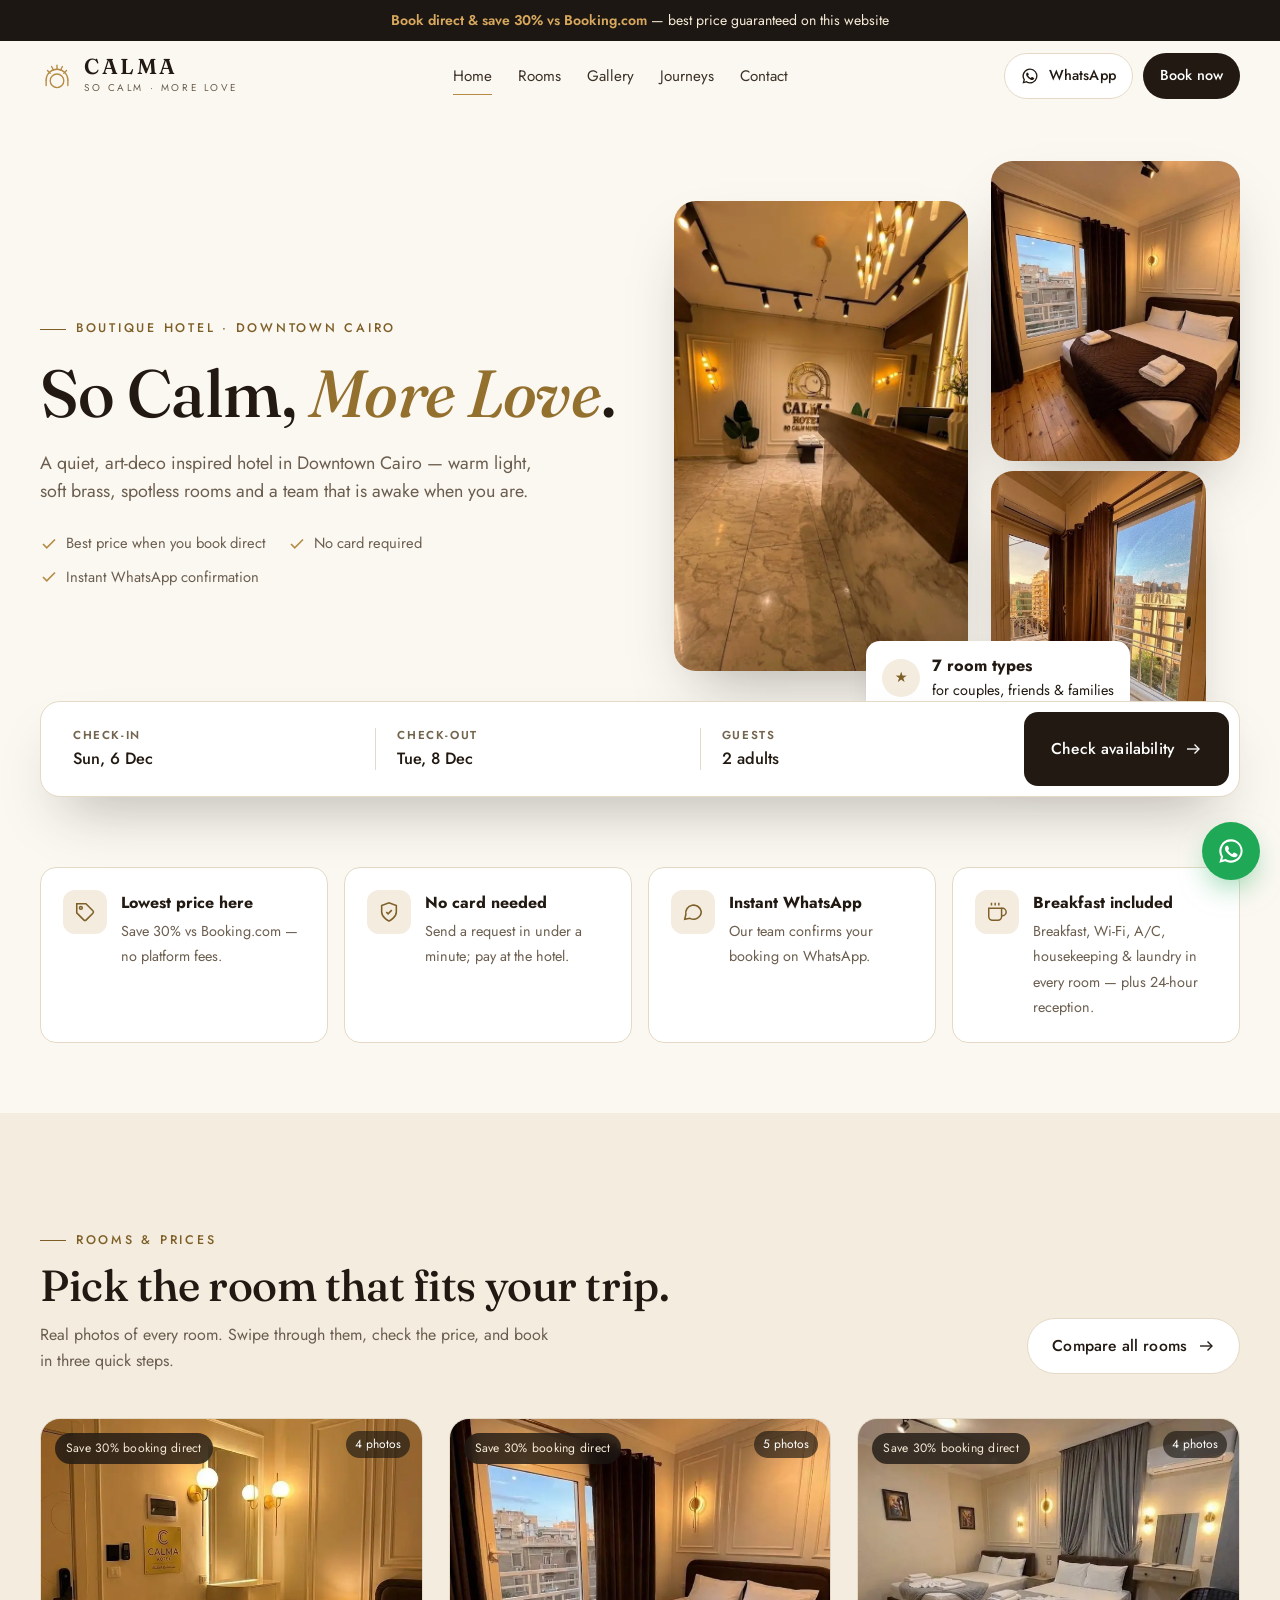
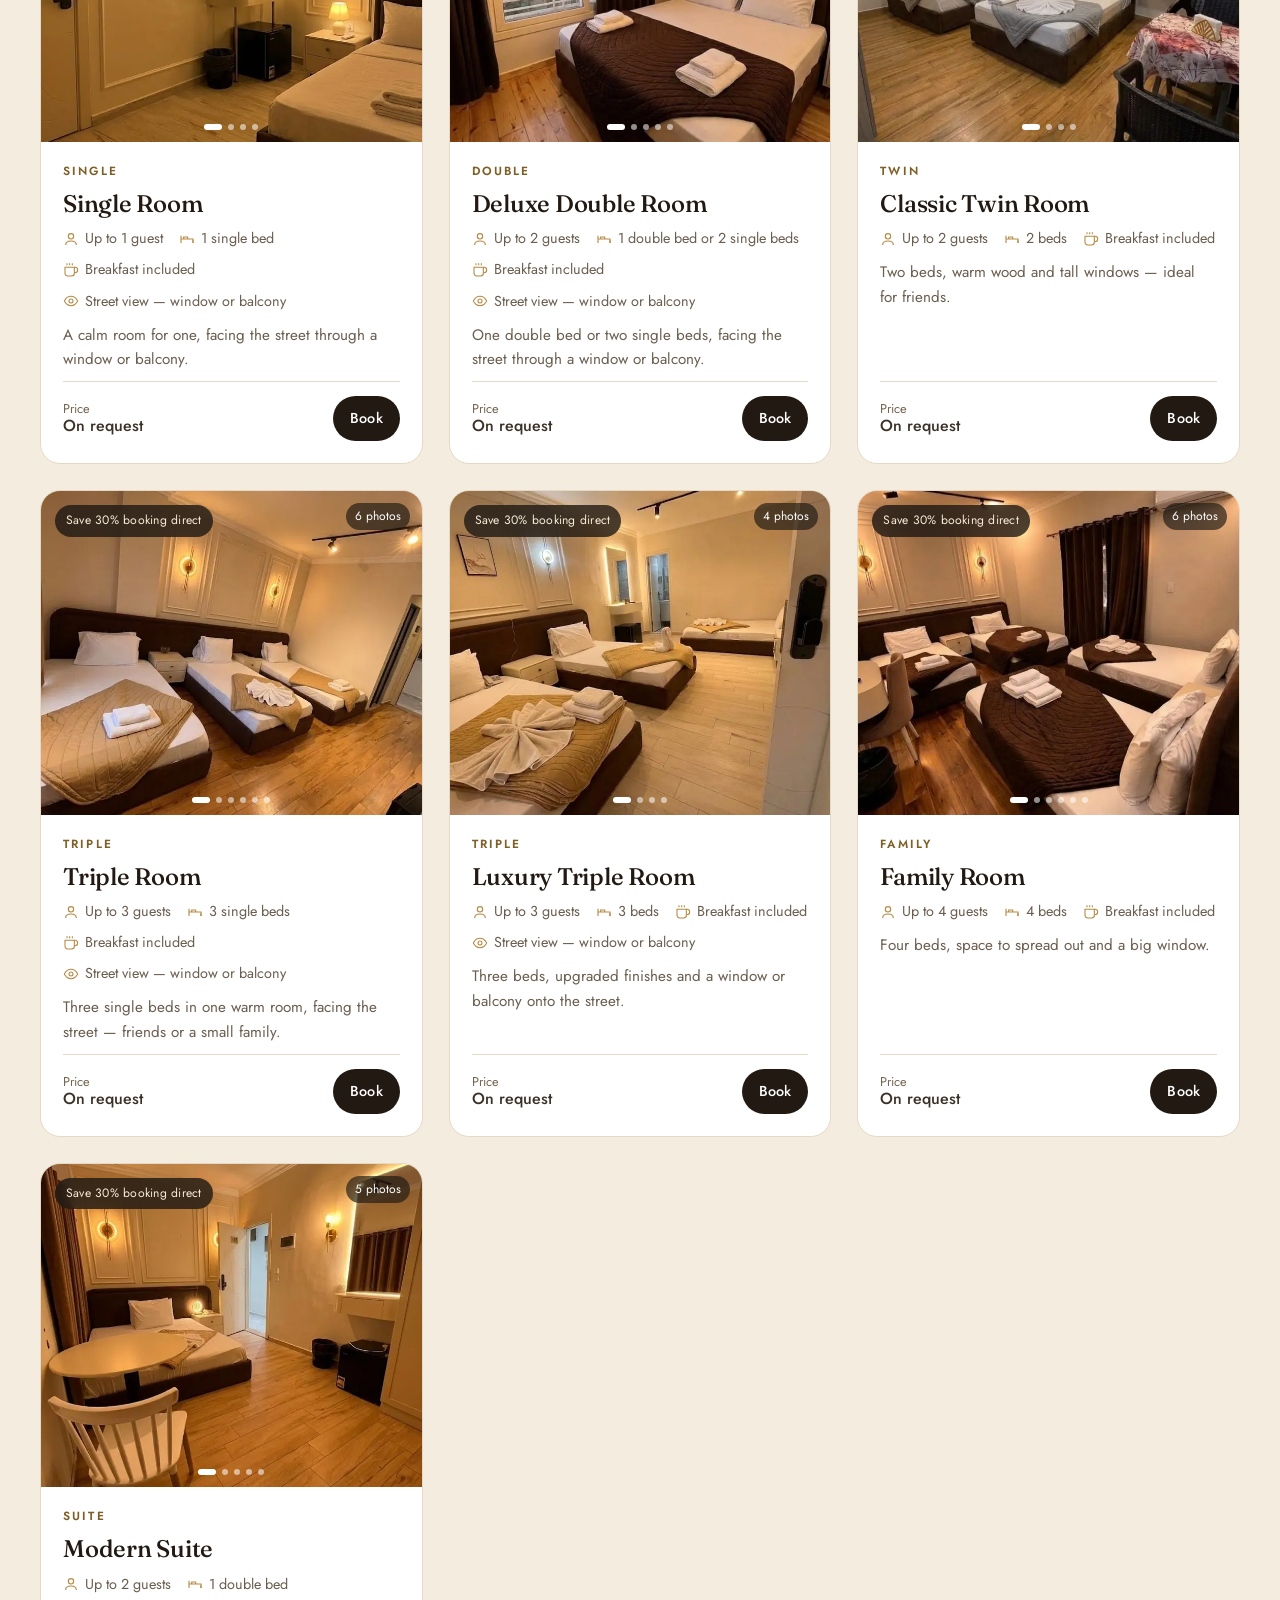
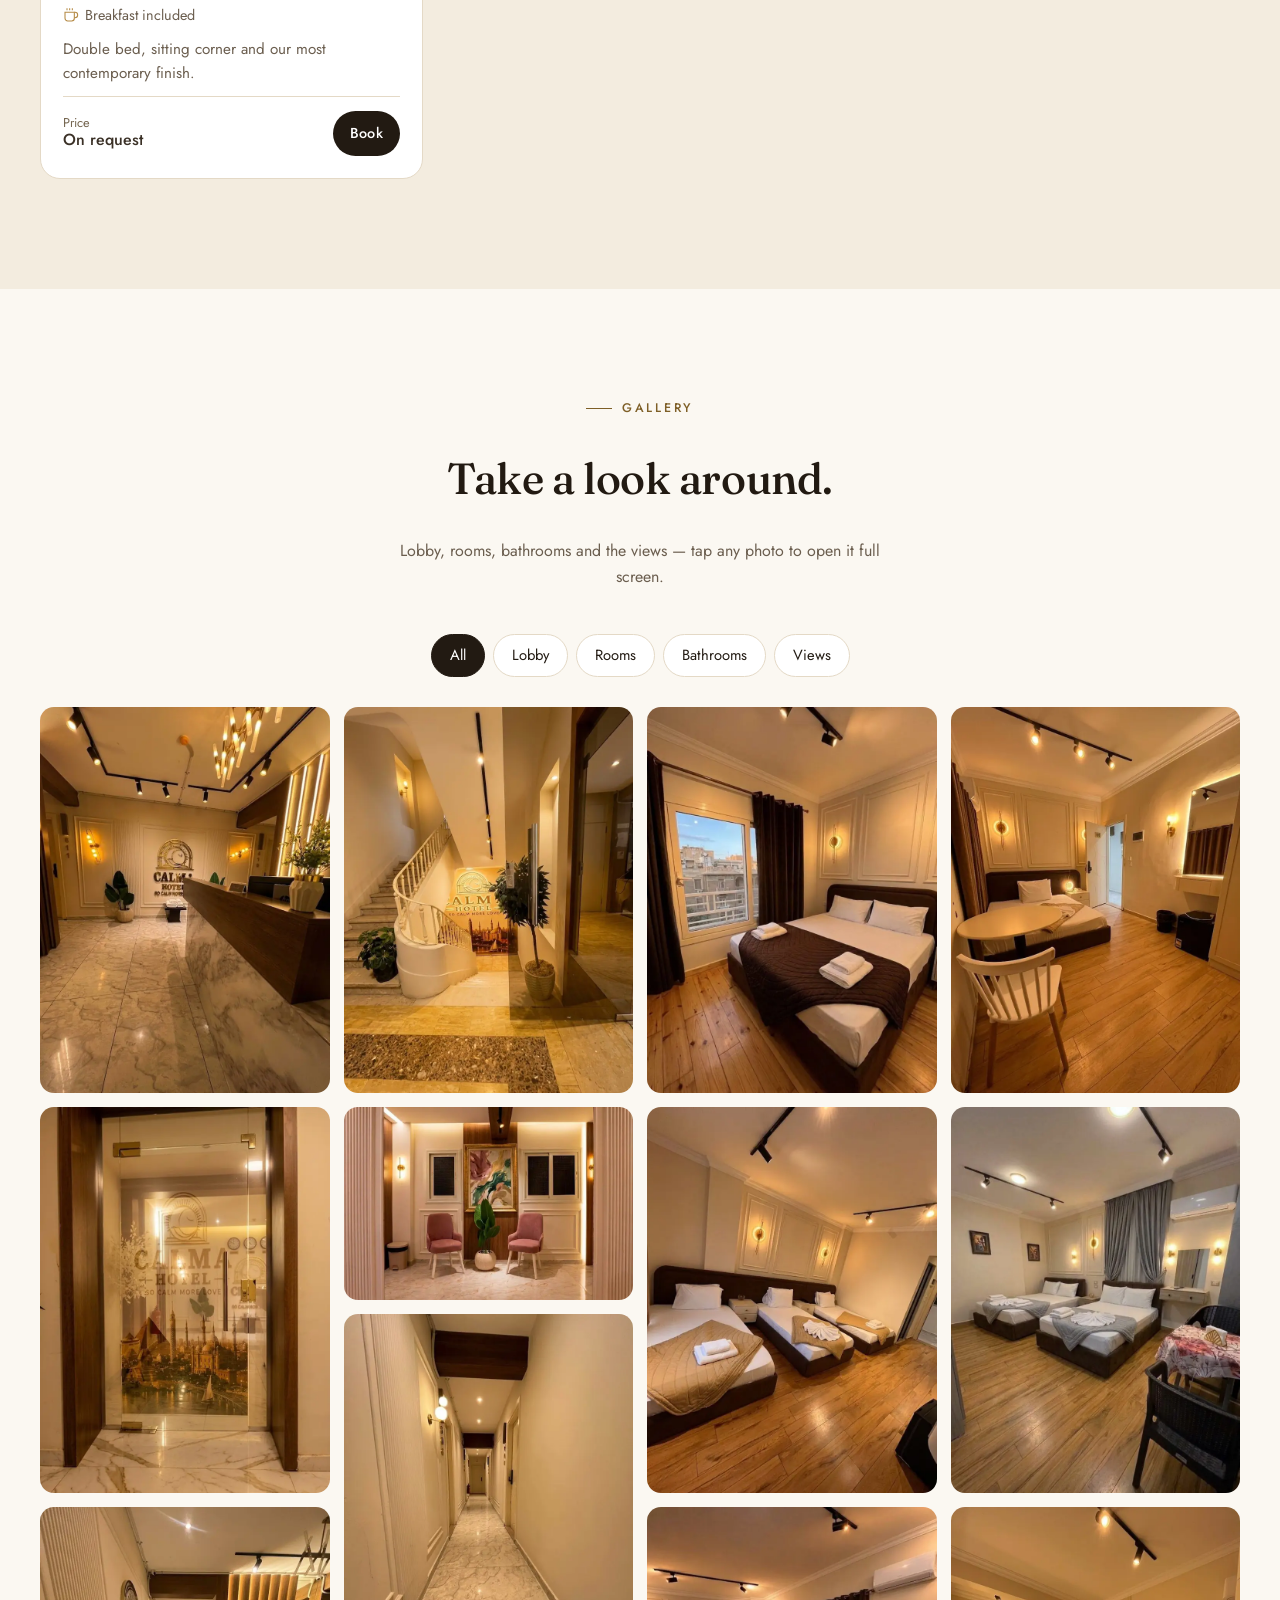
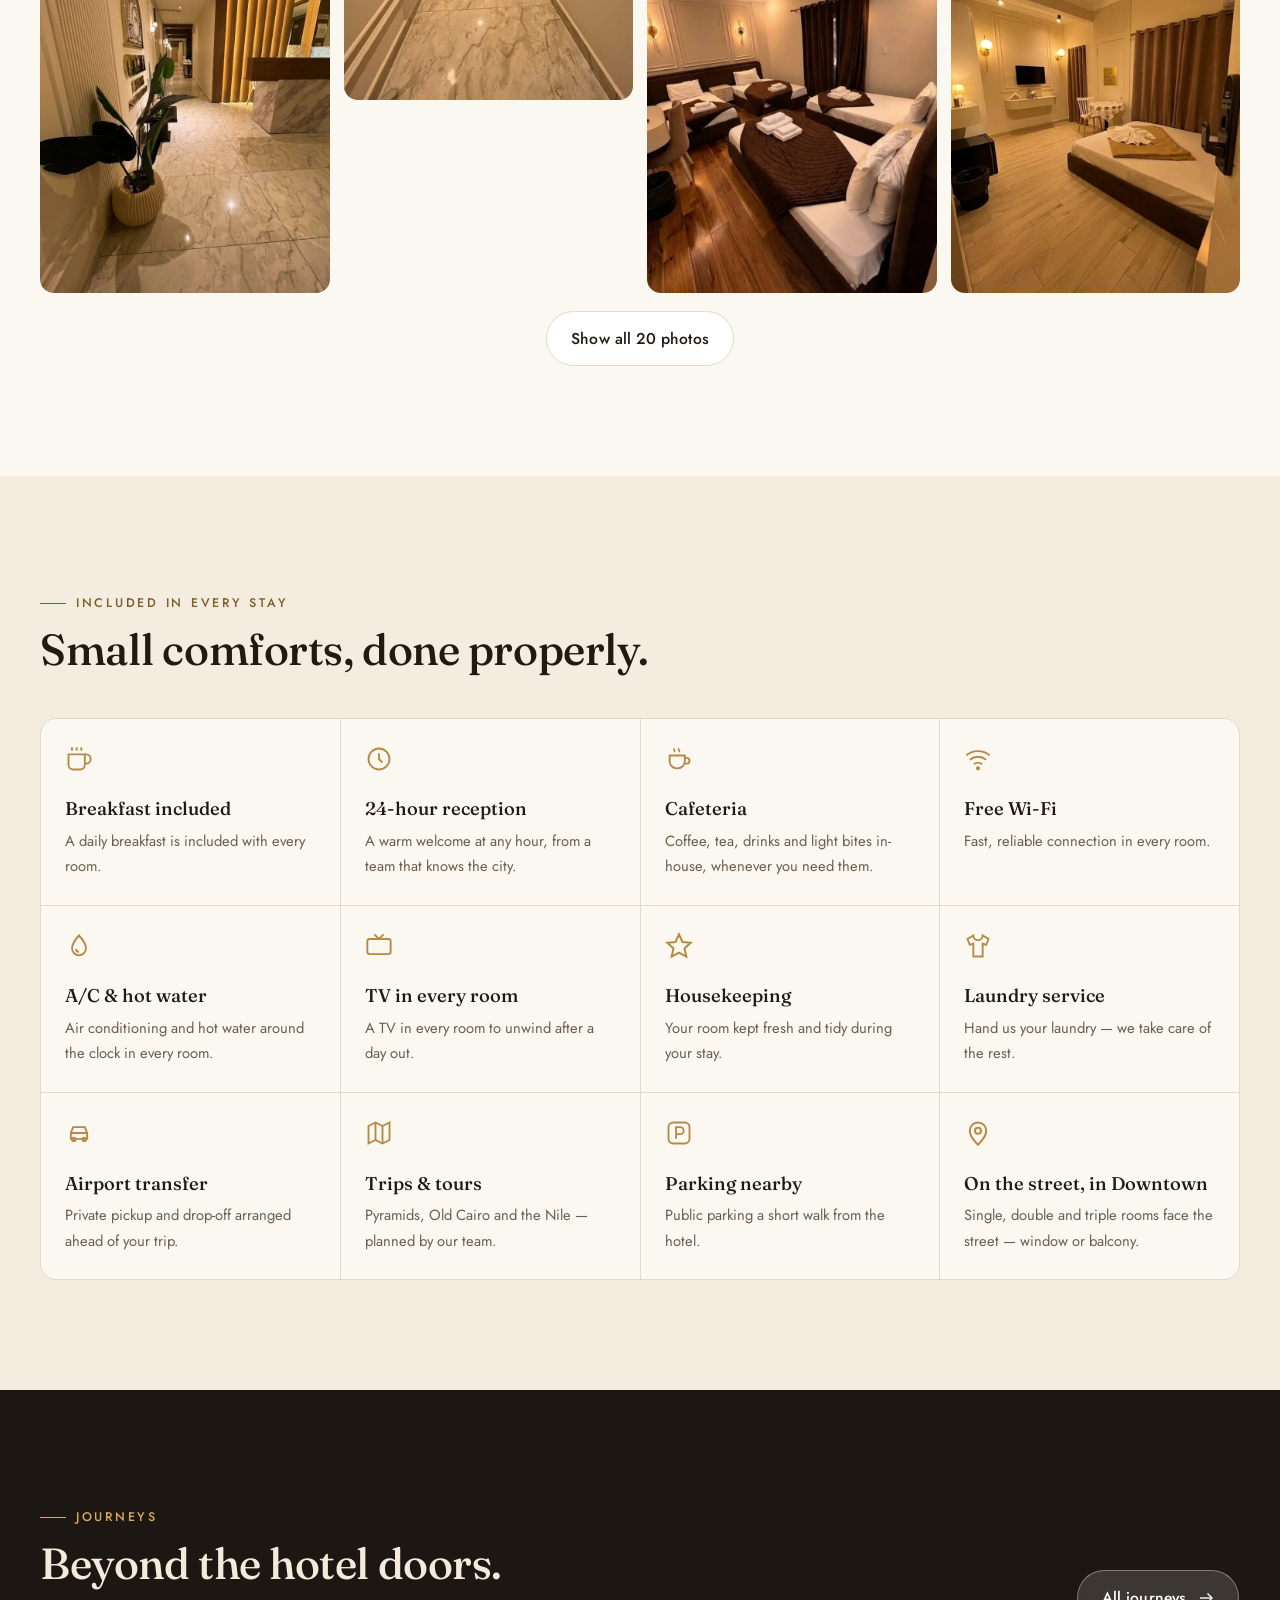
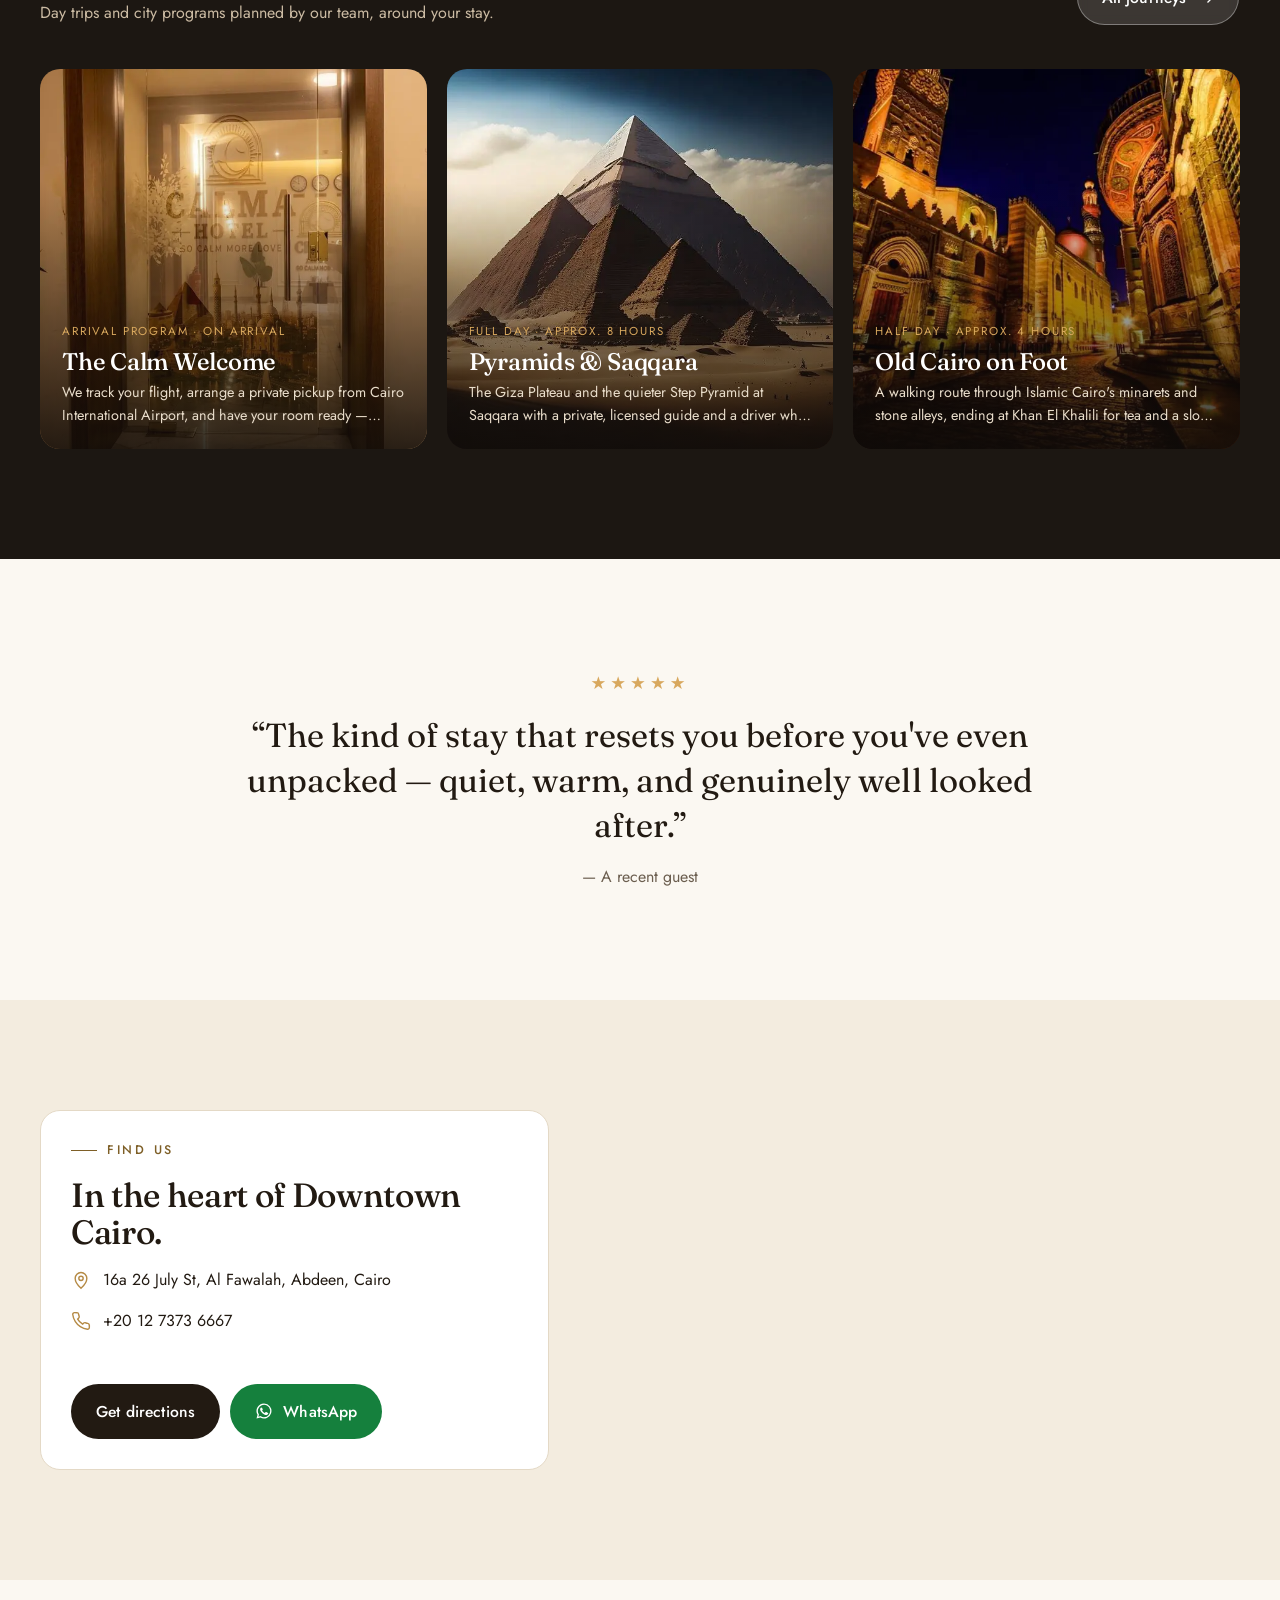
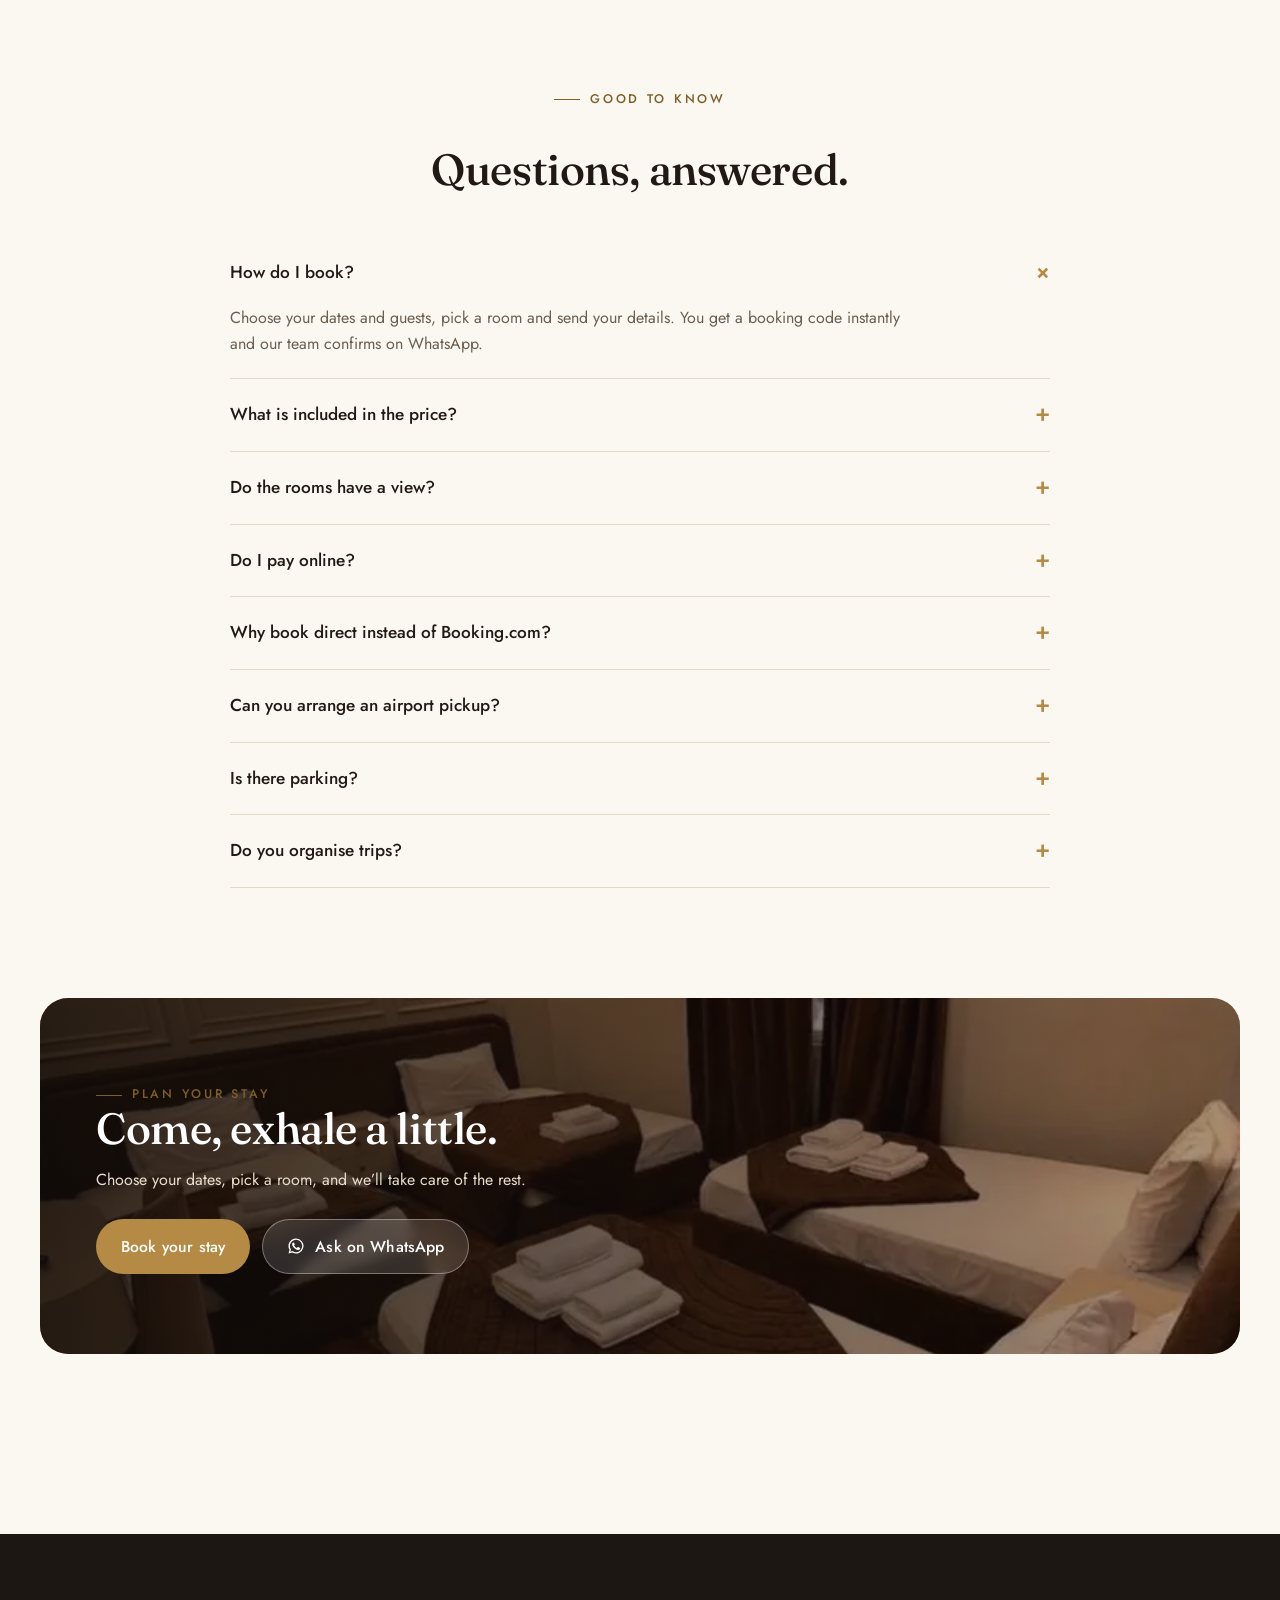
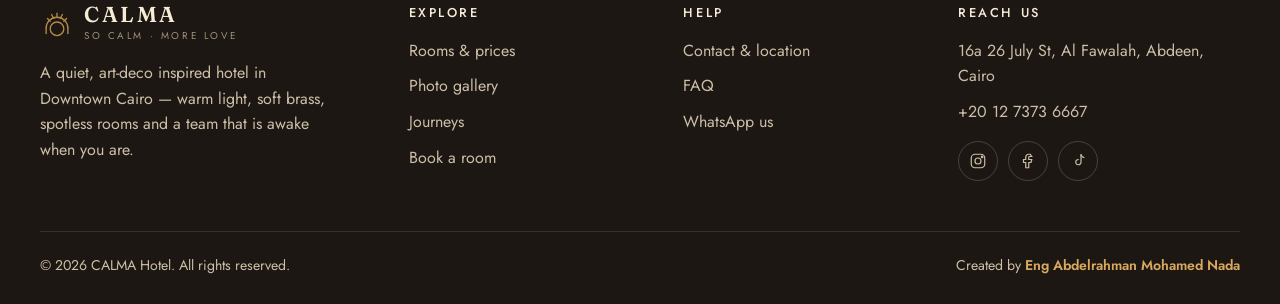
==== commit 15bb7049: "Add files via upload" ====
--- a/index.html
+++ b/index.html
@@ -20,8 +20,12 @@
 <meta name="twitter:card" content="summary_large_image">
 <link rel="preconnect" href="https://fonts.googleapis.com">
 <link rel="preconnect" href="https://fonts.gstatic.com" crossorigin>
-<link rel="stylesheet" href="https://fonts.googleapis.com/css2?family=Fraunces:ital,opsz,wght@0,9..144,400;0,9..144,500;0,9..144,600;1,9..144,400;1,9..144,500&amp;family=Jost:wght@400;500;600&amp;display=swap">
+<link rel="preconnect" href="https://script.google.com">
+<link rel="preconnect" href="https://script.googleusercontent.com">
+<link rel="preload" as="style" href="https://fonts.googleapis.com/css2?family=Fraunces:ital,opsz,wght@0,9..144,400;0,9..144,500;0,9..144,600;1,9..144,400;1,9..144,500&amp;family=Jost:wght@400;500;600&amp;display=swap" onload="this.onload=null;this.rel='stylesheet'">
+<noscript><link rel="stylesheet" href="https://fonts.googleapis.com/css2?family=Fraunces:ital,opsz,wght@0,9..144,400;0,9..144,500;0,9..144,600;1,9..144,400;1,9..144,500&amp;family=Jost:wght@400;500;600&amp;display=swap"></noscript>
 <link rel="stylesheet" href="/assets/css/site.css">
+<link rel="preload" as="image" href="/assets/img/h/lobby-reception.webp" fetchpriority="high">
 <link rel="preload" href="/data/content.json" as="fetch" crossorigin>
 <script type="application/ld+json">
 {"@context":"https://schema.org","@type":"Hotel","name":"CALMA Hotel","url":"https://calmacairohotel.com/","logo":"https://calmacairohotel.com/assets/img/icon-512.png","image":"https://calmacairohotel.com/assets/img/og-image.jpg","description":"A quiet, art-deco inspired hotel in Downtown Cairo.","address":{"@type":"PostalAddress","streetAddress":"16a 26 July St, Al Fawalah, Abdeen","addressLocality":"Cairo","addressRegion":"Cairo Governorate","postalCode":"4280180","addressCountry":"EG"},"telephone":"+201273736667","sameAs":["https://www.instagram.com/calma__hotel/","https://web.facebook.com/profile.php?id=61592420100358","https://www.tiktok.com/@calma__hotel","https://www.booking.com/hotel/eg/koko-zbky.html"]}
@@ -32,9 +36,9 @@
 <div class="announce"><b>Book direct &amp; save 30% vs Booking.com</b> — best price guaranteed on this website</div>
 <header class="nav" id="nav"><div class="wrap"><a class="brand" href="/" aria-label="CALMA Hotel home"><svg viewBox="0 0 100 100" fill="none" stroke="currentColor" stroke-width="4" stroke-linecap="round"><path d="M18 62 A32 32 0 0 1 82 62"></path><circle cx="50" cy="64" r="20"></circle><line x1="50" y1="18" x2="50" y2="30"></line><line x1="34" y1="22" x2="40" y2="33"></line><line x1="66" y1="22" x2="60" y2="33"></line><line x1="22" y1="34" x2="30" y2="42"></line><line x1="78" y1="34" x2="70" y2="42"></line><path d="M18 62 L18 78"></path><path d="M82 62 L82 78"></path></svg><span><b>CALMA</b><small>SO CALM · MORE LOVE</small></span></a><ul class="nav-links"><li><a href="/" class="on">Home</a></li><li><a href="/rooms/">Rooms</a></li><li><a href="/#gallery">Gallery</a></li><li><a href="/offers/">Journeys</a></li><li><a href="/contact/">Contact</a></li></ul><div class="nav-actions"><a class="btn btn-ghost btn-sm hide-m" href="https://wa.me/201273736667?text=Hello%20CALMA%20Hotel%2C%20I%20have%20a%20question." target="_blank" rel="noopener"><svg viewBox="0 0 24 24" fill="currentColor"><path d="M12 2a10 10 0 0 0-8.6 15.1L2 22l5-1.3A10 10 0 1 0 12 2zm0 18.2a8.2 8.2 0 0 1-4.2-1.2l-.3-.2-3 .8.8-2.9-.2-.3A8.2 8.2 0 1 1 12 20.2zm4.5-6.1c-.2-.1-1.5-.7-1.7-.8s-.4-.1-.6.1-.7.8-.8 1-.3.2-.5.1a6.7 6.7 0 0 1-3.3-2.9c-.3-.4.2-.4.7-1.4.1-.2 0-.3 0-.5l-.8-1.8c-.2-.5-.4-.4-.6-.4h-.5a1 1 0 0 0-.7.3 3 3 0 0 0-.9 2.2 5.2 5.2 0 0 0 1.1 2.7 11.8 11.8 0 0 0 4.5 4c1.7.7 2.3.8 3.2.6a2.7 2.7 0 0 0 1.8-1.2 2.2 2.2 0 0 0 .2-1.3c-.1-.1-.3-.2-.5-.3z"></path></svg> WhatsApp</a><a class="btn btn-primary btn-sm" href="/book/">Book now</a><button class="icon-btn menu-btn" aria-label="Open menu" aria-expanded="false"><svg viewBox="0 0 24 24" fill="none" stroke="currentColor" stroke-width="1.7"><line x1="3" y1="7" x2="21" y2="7"></line><line x1="3" y1="12" x2="21" y2="12"></line><line x1="3" y1="17" x2="21" y2="17"></line></svg></button></div></div></header>
 <main id="main">
-<section class="hero"><div class="wrap hero-grid"><div class="rv in"><span class="eyebrow">Boutique hotel · Downtown Cairo</span><h1>So Calm, <em>More Love</em>.</h1><p class="lead">A quiet, art-deco inspired hotel in Downtown Cairo — warm light, soft brass, spotless rooms and a team that is awake when you are.</p><div class="hero-trust"><span><svg viewBox="0 0 24 24" fill="none" stroke="currentColor" stroke-width="2.2"><polyline points="20 6 9 17 4 12"></polyline></svg>Best price when you book direct</span><span><svg viewBox="0 0 24 24" fill="none" stroke="currentColor" stroke-width="2.2"><polyline points="20 6 9 17 4 12"></polyline></svg>No card required</span><span><svg viewBox="0 0 24 24" fill="none" stroke="currentColor" stroke-width="2.2"><polyline points="20 6 9 17 4 12"></polyline></svg>Instant WhatsApp confirmation</span></div></div><div class="collage rv in" aria-hidden="false"><figure class="c1"><img src="/assets/img/h/lobby-reception.jpg" sizes="(max-width:1080px) 60vw, 30vw" alt="CALMA Hotel lobby" fetchpriority="high"></figure><figure class="c2"><img src="/assets/img/h/double-1.jpg" sizes="(max-width:1080px) 45vw, 22vw" alt="A CALMA guest room" fetchpriority="high"></figure><figure class="c3"><img src="/assets/img/h/balcony-view.jpg" sizes="(max-width:1080px) 40vw, 20vw" alt="View from a CALMA room" loading="lazy" decoding="async"></figure><div class="chip"><i>★</i><div><b>7 room types</b><span>for couples, friends &amp; families</span></div></div></div></div><div class="wrap hero-search rv in"><form class="searchbar" action="/book/" autocomplete="off"><div class="sb-field sb-date"><label for="sb-in">Check-in</label><span class="val" data-show="in">Mon 26 Oct</span><input type="date" id="sb-in" name="in" min="2026-10-25" value="2026-10-26" required=""></div><div class="sb-field sb-date"><label for="sb-out">Check-out</label><span class="val" data-show="out">Wed 28 Oct</span><input type="date" id="sb-out" name="out" min="2026-10-27" value="2026-10-28" required=""></div><div class="sb-field" data-guests=""><label>Guests</label><div class="val" tabindex="0" role="button" aria-haspopup="true"><span data-gl="">2 adults</span></div><input type="hidden" name="ad" value="2"><input type="hidden" name="ch" value="0"><div class="guest-pop"><div class="stepper"><div>Adults<small>Age 13+</small></div><div class="ctl"><button type="button" data-k="ad" data-d="-1" aria-label="Fewer adults">−</button><output data-o="ad">2</output><button type="button" data-k="ad" data-d="1" aria-label="More adults">+</button></div></div><div class="stepper"><div>Children<small>Age 0–12</small></div><div class="ctl"><button type="button" data-k="ch" data-d="-1" aria-label="Fewer children">−</button><output data-o="ch">0</output><button type="button" data-k="ch" data-d="1" aria-label="More children">+</button></div></div><button type="button" class="btn btn-primary btn-sm btn-block" data-done="" style="margin-top:10px">Done</button></div></div><button class="btn btn-primary" type="submit">Check availability <svg viewBox="0 0 24 24" fill="none" stroke="currentColor" stroke-width="1.8"><line x1="4" y1="12" x2="20" y2="12"></line><polyline points="14 6 20 12 14 18"></polyline></svg></button></form></div></section><section class="section tight"><div class="wrap"><div class="perks"><div class="perk rv in"><i><svg viewBox="0 0 24 24" fill="none" stroke="currentColor" stroke-width="1.7"><path d="M20.6 13.4 13.4 20.6a2 2 0 0 1-2.8 0L3 13V3h10l7.6 7.6a2 2 0 0 1 0 2.8z"></path><circle cx="7.5" cy="7.5" r="1.5"></circle></svg></i><div><b>Lowest price here</b><span>Save 30% vs Booking.com — no platform fees.</span></div></div><div class="perk rv in"><i><svg viewBox="0 0 24 24" fill="none" stroke="currentColor" stroke-width="1.7"><path d="M12 22s8-4 8-10V5l-8-3-8 3v7c0 6 8 10 8 10z"></path><polyline points="9 12 11 14 15 10"></polyline></svg></i><div><b>No card needed</b><span>Send a request in under a minute; pay at the hotel.</span></div></div><div class="perk rv in"><i><svg viewBox="0 0 24 24" fill="none" stroke="currentColor" stroke-width="1.7"><path d="M21 11.5a8.4 8.4 0 0 1-12.3 7.4L3 20l1.2-5.4A8.5 8.5 0 1 1 21 11.5z"></path></svg></i><div><b>Instant WhatsApp</b><span>Our team confirms your booking on WhatsApp.</span></div></div><div class="perk rv in"><i><svg viewBox="0 0 24 24" fill="none" stroke="currentColor" stroke-width="1.6"><path d="M17 8h1a4 4 0 0 1 0 8h-1"></path><path d="M3 8h14v9a4 4 0 0 1-4 4H7a4 4 0 0 1-4-4z"></path><path d="M6 2v3M10 2v3M14 2v3"></path></svg></i><div><b>Breakfast included</b><span>Breakfast, Wi-Fi, A/C, housekeeping &amp; laundry in every room — plus 24-hour reception.</span></div></div></div></div></section><section class="section on-sand" id="rooms"><div class="wrap"><div class="head rv in"><div><span class="eyebrow">Rooms &amp; prices</span><h2>Pick the room that fits your trip.</h2><p>Real photos of every room. Swipe through them, check the price, and book in three quick steps.</p></div><a class="btn btn-ghost" href="/rooms/">Compare all rooms <svg viewBox="0 0 24 24" fill="none" stroke="currentColor" stroke-width="1.8"><line x1="4" y1="12" x2="20" y2="12"></line><polyline points="14 6 20 12 14 18"></polyline></svg></a></div><div class="rooms-grid"><article class="room rv in"><div class="carousel" id="cjjegkt" data-imgs="[&quot;/assets/img/h/single-1.jpg&quot;,&quot;/assets/img/h/room-door.jpg&quot;,&quot;/assets/img/h/bath-2.jpg&quot;,&quot;/assets/img/h/corridor.jpg&quot;]" data-alt="Single Room"><span class="badge">Save 30% booking direct</span><div class="track"><img src="/assets/img/h/single-1.jpg" sizes="(max-width:620px) 92vw, 33vw" alt="Single Room — photo 1" loading="lazy" decoding="async"><img src="/assets/img/h/room-door.jpg" sizes="(max-width:620px) 92vw, 33vw" alt="Single Room — photo 2" loading="lazy" decoding="async"><img src="/assets/img/h/bath-2.jpg" sizes="(max-width:620px) 92vw, 33vw" alt="Single Room — photo 3" loading="lazy" decoding="async"><img src="/assets/img/h/corridor.jpg" sizes="(max-width:620px) 92vw, 33vw" alt="Single Room — photo 4" loading="lazy" decoding="async"></div><button class="nav-arrow prev" aria-label="Previous photo"><svg viewBox="0 0 24 24" fill="none" stroke="currentColor" stroke-width="2"><polyline points="15 18 9 12 15 6"></polyline></svg></button><button class="nav-arrow next" aria-label="Next photo"><svg viewBox="0 0 24 24" fill="none" stroke="currentColor" stroke-width="2"><polyline points="9 18 15 12 9 6"></polyline></svg></button><div class="dots"><i class="on"></i><i></i><i></i><i></i></div><span class="count">4 photos</span></div><div class="body"><span class="cat">Single</span><h3>Single Room</h3><div class="facts"><span><svg viewBox="0 0 24 24" fill="none" stroke="currentColor" stroke-width="1.7"><circle cx="12" cy="8" r="4"></circle><path d="M4 21c0-4 4-6 8-6s8 2 8 6"></path></svg>Up to 1 guest</span><span><svg viewBox="0 0 24 24" fill="none" stroke="currentColor" stroke-width="1.7"><path d="M3 18V7"></path><path d="M3 12h18v6"></path><path d="M21 18v-4"></path><path d="M7 12V9h6v3"></path></svg>1 single bed</span><span><svg viewBox="0 0 24 24" fill="none" stroke="currentColor" stroke-width="1.6"><path d="M17 8h1a4 4 0 0 1 0 8h-1"></path><path d="M3 8h14v9a4 4 0 0 1-4 4H7a4 4 0 0 1-4-4z"></path><path d="M6 2v3M10 2v3M14 2v3"></path></svg>Breakfast included</span><span><svg viewBox="0 0 24 24" fill="none" stroke="currentColor" stroke-width="1.6"><path d="M2 12s3.6-7 10-7 10 7 10 7-3.6 7-10 7S2 12 2 12z"></path><circle cx="12" cy="12" r="3"></circle></svg>Street view — window or balcony</span></div><p class="short">A calm room for one, facing the street through a window or balcony.</p><div class="foot"><div class="price"><small>Price</small><span class="ask">On request</span></div><a class="btn btn-primary btn-sm" href="/book/?room=single">Book</a></div></div></article><article class="room rv in"><div class="carousel" id="c5g3vv0" data-imgs="[&quot;/assets/img/h/double-1.jpg&quot;,&quot;/assets/img/h/double-2.jpg&quot;,&quot;/assets/img/h/double-3.jpg&quot;,&quot;/assets/img/h/double-4.jpg&quot;,&quot;/assets/img/h/bath-1.jpg&quot;]" data-alt="Deluxe Double Room"><span class="badge">Save 30% booking direct</span><div class="track"><img src="/assets/img/h/double-1.jpg" sizes="(max-width:620px) 92vw, 33vw" alt="Deluxe Double Room — photo 1" loading="lazy" decoding="async"><img src="/assets/img/h/double-2.jpg" sizes="(max-width:620px) 92vw, 33vw" alt="Deluxe Double Room — photo 2" loading="lazy" decoding="async"><img src="/assets/img/h/double-3.jpg" sizes="(max-width:620px) 92vw, 33vw" alt="Deluxe Double Room — photo 3" loading="lazy" decoding="async"><img src="/assets/img/h/double-4.jpg" sizes="(max-width:620px) 92vw, 33vw" alt="Deluxe Double Room — photo 4" loading="lazy" decoding="async"><img src="/assets/img/h/bath-1.jpg" sizes="(max-width:620px) 92vw, 33vw" alt="Deluxe Double Room — photo 5" loading="lazy" decoding="async"></div><button class="nav-arrow prev" aria-label="Previous photo"><svg viewBox="0 0 24 24" fill="none" stroke="currentColor" stroke-width="2"><polyline points="15 18 9 12 15 6"></polyline></svg></button><button class="nav-arrow next" aria-label="Next photo"><svg viewBox="0 0 24 24" fill="none" stroke="currentColor" stroke-width="2"><polyline points="9 18 15 12 9 6"></polyline></svg></button><div class="dots"><i class="on"></i><i></i><i></i><i></i><i></i></div><span class="count">5 photos</span></div><div class="body"><span class="cat">Double</span><h3>Deluxe Double Room</h3><div class="facts"><span><svg viewBox="0 0 24 24" fill="none" stroke="currentColor" stroke-width="1.7"><circle cx="12" cy="8" r="4"></circle><path d="M4 21c0-4 4-6 8-6s8 2 8 6"></path></svg>Up to 2 guests</span><span><svg viewBox="0 0 24 24" fill="none" stroke="currentColor" stroke-width="1.7"><path d="M3 18V7"></path><path d="M3 12h18v6"></path><path d="M21 18v-4"></path><path d="M7 12V9h6v3"></path></svg>1 double bed or 2 single beds</span><span><svg viewBox="0 0 24 24" fill="none" stroke="currentColor" stroke-width="1.6"><path d="M17 8h1a4 4 0 0 1 0 8h-1"></path><path d="M3 8h14v9a4 4 0 0 1-4 4H7a4 4 0 0 1-4-4z"></path><path d="M6 2v3M10 2v3M14 2v3"></path></svg>Breakfast included</span><span><svg viewBox="0 0 24 24" fill="none" stroke="currentColor" stroke-width="1.6"><path d="M2 12s3.6-7 10-7 10 7 10 7-3.6 7-10 7S2 12 2 12z"></path><circle cx="12" cy="12" r="3"></circle></svg>Street view — window or balcony</span></div><p class="short">One double bed or two single beds, facing the street through a window or balcony.</p><div class="foot"><div class="price"><small>Price</small><span class="ask">On request</span></div><a class="btn btn-primary btn-sm" href="/book/?room=deluxe-double">Book</a></div></div></article><article class="room rv in"><div class="carousel" id="cmjrv66" data-imgs="[&quot;/assets/img/h/twin-1.jpg&quot;,&quot;/assets/img/h/twin-2.jpg&quot;,&quot;/assets/img/h/balcony-door-2.jpg&quot;,&quot;/assets/img/h/bath-2.jpg&quot;]" data-alt="Classic Twin Room"><span class="badge">Save 30% booking direct</span><div class="track"><img src="/assets/img/h/twin-1.jpg" sizes="(max-width:620px) 92vw, 33vw" alt="Classic Twin Room — photo 1" loading="lazy" decoding="async"><img src="/assets/img/h/twin-2.jpg" sizes="(max-width:620px) 92vw, 33vw" alt="Classic Twin Room — photo 2" loading="lazy" decoding="async"><img src="/assets/img/h/balcony-door-2.jpg" sizes="(max-width:620px) 92vw, 33vw" alt="Classic Twin Room — photo 3" loading="lazy" decoding="async"><img src="/assets/img/h/bath-2.jpg" sizes="(max-width:620px) 92vw, 33vw" alt="Classic Twin Room — photo 4" loading="lazy" decoding="async"></div><button class="nav-arrow prev" aria-label="Previous photo"><svg viewBox="0 0 24 24" fill="none" stroke="currentColor" stroke-width="2"><polyline points="15 18 9 12 15 6"></polyline></svg></button><button class="nav-arrow next" aria-label="Next photo"><svg viewBox="0 0 24 24" fill="none" stroke="currentColor" stroke-width="2"><polyline points="9 18 15 12 9 6"></polyline></svg></button><div class="dots"><i class="on"></i><i></i><i></i><i></i></div><span class="count">4 photos</span></div><div class="body"><span class="cat">Twin</span><h3>Classic Twin Room</h3><div class="facts"><span><svg viewBox="0 0 24 24" fill="none" stroke="currentColor" stroke-width="1.7"><circle cx="12" cy="8" r="4"></circle><path d="M4 21c0-4 4-6 8-6s8 2 8 6"></path></svg>Up to 2 guests</span><span><svg viewBox="0 0 24 24" fill="none" stroke="currentColor" stroke-width="1.7"><path d="M3 18V7"></path><path d="M3 12h18v6"></path><path d="M21 18v-4"></path><path d="M7 12V9h6v3"></path></svg>2 beds</span><span><svg viewBox="0 0 24 24" fill="none" stroke="currentColor" stroke-width="1.6"><path d="M17 8h1a4 4 0 0 1 0 8h-1"></path><path d="M3 8h14v9a4 4 0 0 1-4 4H7a4 4 0 0 1-4-4z"></path><path d="M6 2v3M10 2v3M14 2v3"></path></svg>Breakfast included</span></div><p class="short">Two beds, warm wood and tall windows — ideal for friends.</p><div class="foot"><div class="price"><small>Price</small><span class="ask">On request</span></div><a class="btn btn-primary btn-sm" href="/book/?room=classic-twin">Book</a></div></div></article><article class="room rv in"><div class="carousel" id="cg1rr76" data-imgs="[&quot;/assets/img/h/triple-1.jpg&quot;,&quot;/assets/img/h/triple-2.jpg&quot;,&quot;/assets/img/h/triple-3.jpg&quot;,&quot;/assets/img/h/triple-4.jpg&quot;,&quot;/assets/img/h/triple-5.jpg&quot;,&quot;/assets/img/h/shower.jpg&quot;]" data-alt="Triple Room"><span class="badge">Save 30% booking direct</span><div class="track"><img src="/assets/img/h/triple-1.jpg" sizes="(max-width:620px) 92vw, 33vw" alt="Triple Room — photo 1" loading="lazy" decoding="async"><img src="/assets/img/h/triple-2.jpg" sizes="(max-width:620px) 92vw, 33vw" alt="Triple Room — photo 2" loading="lazy" decoding="async"><img src="/assets/img/h/triple-3.jpg" sizes="(max-width:620px) 92vw, 33vw" alt="Triple Room — photo 3" loading="lazy" decoding="async"><img src="/assets/img/h/triple-4.jpg" sizes="(max-width:620px) 92vw, 33vw" alt="Triple Room — photo 4" loading="lazy" decoding="async"><img src="/assets/img/h/triple-5.jpg" sizes="(max-width:620px) 92vw, 33vw" alt="Triple Room — photo 5" loading="lazy" decoding="async"><img src="/assets/img/h/shower.jpg" sizes="(max-width:620px) 92vw, 33vw" alt="Triple Room — photo 6" loading="lazy" decoding="async"></div><button class="nav-arrow prev" aria-label="Previous photo"><svg viewBox="0 0 24 24" fill="none" stroke="currentColor" stroke-width="2"><polyline points="15 18 9 12 15 6"></polyline></svg></button><button class="nav-arrow next" aria-label="Next photo"><svg viewBox="0 0 24 24" fill="none" stroke="currentColor" stroke-width="2"><polyline points="9 18 15 12 9 6"></polyline></svg></button><div class="dots"><i class="on"></i><i></i><i></i><i></i><i></i><i></i></div><span class="count">6 photos</span></div><div class="body"><span class="cat">Triple</span><h3>Triple Room</h3><div class="facts"><span><svg viewBox="0 0 24 24" fill="none" stroke="currentColor" stroke-width="1.7"><circle cx="12" cy="8" r="4"></circle><path d="M4 21c0-4 4-6 8-6s8 2 8 6"></path></svg>Up to 3 guests</span><span><svg viewBox="0 0 24 24" fill="none" stroke="currentColor" stroke-width="1.7"><path d="M3 18V7"></path><path d="M3 12h18v6"></path><path d="M21 18v-4"></path><path d="M7 12V9h6v3"></path></svg>3 single beds</span><span><svg viewBox="0 0 24 24" fill="none" stroke="currentColor" stroke-width="1.6"><path d="M17 8h1a4 4 0 0 1 0 8h-1"></path><path d="M3 8h14v9a4 4 0 0 1-4 4H7a4 4 0 0 1-4-4z"></path><path d="M6 2v3M10 2v3M14 2v3"></path></svg>Breakfast included</span><span><svg viewBox="0 0 24 24" fill="none" stroke="currentColor" stroke-width="1.6"><path d="M2 12s3.6-7 10-7 10 7 10 7-3.6 7-10 7S2 12 2 12z"></path><circle cx="12" cy="12" r="3"></circle></svg>Street view — window or balcony</span></div><p class="short">Three single beds in one warm room, facing the street — friends or a small family.</p><div class="foot"><div class="price"><small>Price</small><span class="ask">On request</span></div><a class="btn btn-primary btn-sm" href="/book/?room=triple">Book</a></div></div></article><article class="room rv in"><div class="carousel" id="cofg1kf" data-imgs="[&quot;/assets/img/h/triple-4.jpg&quot;,&quot;/assets/img/h/triple-5.jpg&quot;,&quot;/assets/img/h/triple-3.jpg&quot;,&quot;/assets/img/h/bath-modern.jpg&quot;]" data-alt="Luxury Triple Room"><span class="badge">Save 30% booking direct</span><div class="track"><img src="/assets/img/h/triple-4.jpg" sizes="(max-width:620px) 92vw, 33vw" alt="Luxury Triple Room — photo 1" loading="lazy" decoding="async"><img src="/assets/img/h/triple-5.jpg" sizes="(max-width:620px) 92vw, 33vw" alt="Luxury Triple Room — photo 2" loading="lazy" decoding="async"><img src="/assets/img/h/triple-3.jpg" sizes="(max-width:620px) 92vw, 33vw" alt="Luxury Triple Room — photo 3" loading="lazy" decoding="async"><img src="/assets/img/h/bath-modern.jpg" sizes="(max-width:620px) 92vw, 33vw" alt="Luxury Triple Room — photo 4" loading="lazy" decoding="async"></div><button class="nav-arrow prev" aria-label="Previous photo"><svg viewBox="0 0 24 24" fill="none" stroke="currentColor" stroke-width="2"><polyline points="15 18 9 12 15 6"></polyline></svg></button><button class="nav-arrow next" aria-label="Next photo"><svg viewBox="0 0 24 24" fill="none" stroke="currentColor" stroke-width="2"><polyline points="9 18 15 12 9 6"></polyline></svg></button><div class="dots"><i class="on"></i><i></i><i></i><i></i></div><span class="count">4 photos</span></div><div class="body"><span class="cat">Triple</span><h3>Luxury Triple Room</h3><div class="facts"><span><svg viewBox="0 0 24 24" fill="none" stroke="currentColor" stroke-width="1.7"><circle cx="12" cy="8" r="4"></circle><path d="M4 21c0-4 4-6 8-6s8 2 8 6"></path></svg>Up to 3 guests</span><span><svg viewBox="0 0 24 24" fill="none" stroke="currentColor" stroke-width="1.7"><path d="M3 18V7"></path><path d="M3 12h18v6"></path><path d="M21 18v-4"></path><path d="M7 12V9h6v3"></path></svg>3 beds</span><span><svg viewBox="0 0 24 24" fill="none" stroke="currentColor" stroke-width="1.6"><path d="M17 8h1a4 4 0 0 1 0 8h-1"></path><path d="M3 8h14v9a4 4 0 0 1-4 4H7a4 4 0 0 1-4-4z"></path><path d="M6 2v3M10 2v3M14 2v3"></path></svg>Breakfast included</span><span><svg viewBox="0 0 24 24" fill="none" stroke="currentColor" stroke-width="1.6"><path d="M2 12s3.6-7 10-7 10 7 10 7-3.6 7-10 7S2 12 2 12z"></path><circle cx="12" cy="12" r="3"></circle></svg>Street view — window or balcony</span></div><p class="short">Three beds, upgraded finishes and a window or balcony onto the street.</p><div class="foot"><div class="price"><small>Price</small><span class="ask">On request</span></div><a class="btn btn-primary btn-sm" href="/book/?room=luxury-triple">Book</a></div></div></article><article class="room rv in"><div class="carousel" id="c01fga0" data-imgs="[&quot;/assets/img/h/family-1.jpg&quot;,&quot;/assets/img/h/family-2.jpg&quot;,&quot;/assets/img/h/family-3.jpg&quot;,&quot;/assets/img/h/family-4.jpg&quot;,&quot;/assets/img/h/family-5.jpg&quot;,&quot;/assets/img/h/bath-modern.jpg&quot;]" data-alt="Family Room"><span class="badge">Save 30% booking direct</span><div class="track"><img src="/assets/img/h/family-1.jpg" sizes="(max-width:620px) 92vw, 33vw" alt="Family Room — photo 1" loading="lazy" decoding="async"><img src="/assets/img/h/family-2.jpg" sizes="(max-width:620px) 92vw, 33vw" alt="Family Room — photo 2" loading="lazy" decoding="async"><img src="/assets/img/h/family-3.jpg" sizes="(max-width:620px) 92vw, 33vw" alt="Family Room — photo 3" loading="lazy" decoding="async"><img src="/assets/img/h/family-4.jpg" sizes="(max-width:620px) 92vw, 33vw" alt="Family Room — photo 4" loading="lazy" decoding="async"><img src="/assets/img/h/family-5.jpg" sizes="(max-width:620px) 92vw, 33vw" alt="Family Room — photo 5" loading="lazy" decoding="async"><img src="/assets/img/h/bath-modern.jpg" sizes="(max-width:620px) 92vw, 33vw" alt="Family Room — photo 6" loading="lazy" decoding="async"></div><button class="nav-arrow prev" aria-label="Previous photo"><svg viewBox="0 0 24 24" fill="none" stroke="currentColor" stroke-width="2"><polyline points="15 18 9 12 15 6"></polyline></svg></button><button class="nav-arrow next" aria-label="Next photo"><svg viewBox="0 0 24 24" fill="none" stroke="currentColor" stroke-width="2"><polyline points="9 18 15 12 9 6"></polyline></svg></button><div class="dots"><i class="on"></i><i></i><i></i><i></i><i></i><i></i></div><span class="count">6 photos</span></div><div class="body"><span class="cat">Family</span><h3>Family Room</h3><div class="facts"><span><svg viewBox="0 0 24 24" fill="none" stroke="currentColor" stroke-width="1.7"><circle cx="12" cy="8" r="4"></circle><path d="M4 21c0-4 4-6 8-6s8 2 8 6"></path></svg>Up to 4 guests</span><span><svg viewBox="0 0 24 24" fill="none" stroke="currentColor" stroke-width="1.7"><path d="M3 18V7"></path><path d="M3 12h18v6"></path><path d="M21 18v-4"></path><path d="M7 12V9h6v3"></path></svg>4 beds</span><span><svg viewBox="0 0 24 24" fill="none" stroke="currentColor" stroke-width="1.6"><path d="M17 8h1a4 4 0 0 1 0 8h-1"></path><path d="M3 8h14v9a4 4 0 0 1-4 4H7a4 4 0 0 1-4-4z"></path><path d="M6 2v3M10 2v3M14 2v3"></path></svg>Breakfast included</span></div><p class="short">Four beds, space to spread out and a big window.</p><div class="foot"><div class="price"><small>Price</small><span class="ask">On request</span></div><a class="btn btn-primary btn-sm" href="/book/?room=family">Book</a></div></div></article><article class="room rv in"><div class="carousel" id="c1k0eh7" data-imgs="[&quot;/assets/img/h/suite-1.jpg&quot;,&quot;/assets/img/h/suite-2.jpg&quot;,&quot;/assets/img/h/suite-3.jpg&quot;,&quot;/assets/img/h/room-wardrobe.jpg&quot;,&quot;/assets/img/h/bath-modern.jpg&quot;]" data-alt="Modern Suite"><span class="badge">Save 30% booking direct</span><div class="track"><img src="/assets/img/h/suite-1.jpg" sizes="(max-width:620px) 92vw, 33vw" alt="Modern Suite — photo 1" loading="lazy" decoding="async"><img src="/assets/img/h/suite-2.jpg" sizes="(max-width:620px) 92vw, 33vw" alt="Modern Suite — photo 2" loading="lazy" decoding="async"><img src="/assets/img/h/suite-3.jpg" sizes="(max-width:620px) 92vw, 33vw" alt="Modern Suite — photo 3" loading="lazy" decoding="async"><img src="/assets/img/h/room-wardrobe.jpg" sizes="(max-width:620px) 92vw, 33vw" alt="Modern Suite — photo 4" loading="lazy" decoding="async"><img src="/assets/img/h/bath-modern.jpg" sizes="(max-width:620px) 92vw, 33vw" alt="Modern Suite — photo 5" loading="lazy" decoding="async"></div><button class="nav-arrow prev" aria-label="Previous photo"><svg viewBox="0 0 24 24" fill="none" stroke="currentColor" stroke-width="2"><polyline points="15 18 9 12 15 6"></polyline></svg></button><button class="nav-arrow next" aria-label="Next photo"><svg viewBox="0 0 24 24" fill="none" stroke="currentColor" stroke-width="2"><polyline points="9 18 15 12 9 6"></polyline></svg></button><div class="dots"><i class="on"></i><i></i><i></i><i></i><i></i></div><span class="count">5 photos</span></div><div class="body"><span class="cat">Suite</span><h3>Modern Suite</h3><div class="facts"><span><svg viewBox="0 0 24 24" fill="none" stroke="currentColor" stroke-width="1.7"><circle cx="12" cy="8" r="4"></circle><path d="M4 21c0-4 4-6 8-6s8 2 8 6"></path></svg>Up to 2 guests</span><span><svg viewBox="0 0 24 24" fill="none" stroke="currentColor" stroke-width="1.7"><path d="M3 18V7"></path><path d="M3 12h18v6"></path><path d="M21 18v-4"></path><path d="M7 12V9h6v3"></path></svg>1 double bed</span><span><svg viewBox="0 0 24 24" fill="none" stroke="currentColor" stroke-width="1.6"><path d="M17 8h1a4 4 0 0 1 0 8h-1"></path><path d="M3 8h14v9a4 4 0 0 1-4 4H7a4 4 0 0 1-4-4z"></path><path d="M6 2v3M10 2v3M14 2v3"></path></svg>Breakfast included</span></div><p class="short">Double bed, sitting corner and our most contemporary finish.</p><div class="foot"><div class="price"><small>Price</small><span class="ask">On request</span></div><a class="btn btn-primary btn-sm" href="/book/?room=modern-suite">Book</a></div></div></article></div></div></section><section class="section" id="gallery"><div class="wrap"><div class="head center rv in"><span class="eyebrow">Gallery</span><h2>Take a look around.</h2><p>Lobby, rooms, bathrooms and the views — tap any photo to open it full screen.</p></div><div class="tabs" role="tablist"><button class="tab on" role="tab" aria-selected="true" data-cat="All">All</button><button class="tab" role="tab" aria-selected="false" data-cat="Lobby">Lobby</button><button class="tab" role="tab" aria-selected="false" data-cat="Rooms">Rooms</button><button class="tab" role="tab" aria-selected="false" data-cat="Bathrooms">Bathrooms</button><button class="tab" role="tab" aria-selected="false" data-cat="Views">Views</button></div><div class="masonry"><button data-i="0" aria-label="Open photo: Reception desk with the CALMA emblem"><img src="/assets/img/h/lobby-reception.jpg" sizes="(max-width:620px) 46vw, 25vw" alt="Reception desk with the CALMA emblem" loading="lazy" decoding="async"></button><button data-i="1" aria-label="Open photo: Glass entrance door with the CALMA logo"><img src="/assets/img/h/entrance.jpg" sizes="(max-width:620px) 46vw, 25vw" alt="Glass entrance door with the CALMA logo" loading="lazy" decoding="async"></button><button data-i="2" aria-label="Open photo: Marble lobby hall"><img src="/assets/img/h/lobby-hall.jpg" sizes="(max-width:620px) 46vw, 25vw" alt="Marble lobby hall" loading="lazy" decoding="async"></button><button data-i="3" aria-label="Open photo: Staircase at the hotel entrance"><img src="/assets/img/h/staircase.jpg" sizes="(max-width:620px) 46vw, 25vw" alt="Staircase at the hotel entrance" loading="lazy" decoding="async"></button><button data-i="4" aria-label="Open photo: Lounge corner with pink chairs"><img src="/assets/img/h/lounge.jpg" sizes="(max-width:620px) 46vw, 25vw" alt="Lounge corner with pink chairs" loading="lazy" decoding="async"></button><button data-i="5" aria-label="Open photo: Marble corridor"><img src="/assets/img/h/corridor.jpg" sizes="(max-width:620px) 46vw, 25vw" alt="Marble corridor" loading="lazy" decoding="async"></button><button data-i="6" aria-label="Open photo: Deluxe Double Room with city window"><img src="/assets/img/h/double-1.jpg" sizes="(max-width:620px) 46vw, 25vw" alt="Deluxe Double Room with city window" loading="lazy" decoding="async"></button><button data-i="7" aria-label="Open photo: Triple Room"><img src="/assets/img/h/triple-1.jpg" sizes="(max-width:620px) 46vw, 25vw" alt="Triple Room" loading="lazy" decoding="async"></button><button data-i="8" aria-label="Open photo: Family Room"><img src="/assets/img/h/family-1.jpg" sizes="(max-width:620px) 46vw, 25vw" alt="Family Room" loading="lazy" decoding="async"></button><button data-i="9" aria-label="Open photo: Modern Suite with sitting corner"><img src="/assets/img/h/suite-1.jpg" sizes="(max-width:620px) 46vw, 25vw" alt="Modern Suite with sitting corner" loading="lazy" decoding="async"></button><button data-i="10" aria-label="Open photo: Classic Twin Room"><img src="/assets/img/h/twin-1.jpg" sizes="(max-width:620px) 46vw, 25vw" alt="Classic Twin Room" loading="lazy" decoding="async"></button><button data-i="11" aria-label="Open photo: Double room with desk and TV"><img src="/assets/img/h/double-3.jpg" sizes="(max-width:620px) 46vw, 25vw" alt="Double room with desk and TV" loading="lazy" decoding="async"></button></div><div class="more-wrap"><button class="btn btn-ghost">Show all 20 photos</button></div></div></section><section class="section on-sand"><div class="wrap"><div class="head rv in"><div><span class="eyebrow">Included in every stay</span><h2>Small comforts, done properly.</h2></div></div><div class="amen rv in"><div><svg viewBox="0 0 24 24" fill="none" stroke="currentColor" stroke-width="1.6"><path d="M17 8h1a4 4 0 0 1 0 8h-1"></path><path d="M3 8h14v9a4 4 0 0 1-4 4H7a4 4 0 0 1-4-4z"></path><path d="M6 2v3M10 2v3M14 2v3"></path></svg><b>Breakfast included</b><span>A daily breakfast is included with every room.</span></div><div><svg viewBox="0 0 24 24" fill="none" stroke="currentColor" stroke-width="1.6"><circle cx="12" cy="12" r="9"></circle><path d="M12 7v5l3 3"></path></svg><b>24-hour reception</b><span>A warm welcome at any hour, from a team that knows the city.</span></div><div><svg viewBox="0 0 24 24" fill="none" stroke="currentColor" stroke-width="1.6"><path d="M4 9h13v5a6 6 0 0 1-6 6h-1a6 6 0 0 1-6-6z"></path><path d="M17 11h1.5a2.5 2.5 0 0 1 0 5H17"></path><path d="M8 3c-1 1 1 2 0 3M12 3c-1 1 1 2 0 3"></path></svg><b>Cafeteria</b><span>Coffee, tea, drinks and light bites in-house, whenever you need them.</span></div><div><svg viewBox="0 0 24 24" fill="none" stroke="currentColor" stroke-width="1.6"><path d="M2 8.8a16 16 0 0 1 20 0"></path><path d="M5 12.6a11 11 0 0 1 14 0"></path><path d="M8.5 16.4a6 6 0 0 1 7 0"></path><circle cx="12" cy="20" r="1"></circle></svg><b>Free Wi-Fi</b><span>Fast, reliable connection in every room.</span></div><div><svg viewBox="0 0 24 24" fill="none" stroke="currentColor" stroke-width="1.6"><path d="M12 3s6 6.5 6 11a6 6 0 0 1-12 0c0-4.5 6-11 6-11z"></path><path d="M9.5 14.5a2.5 2.5 0 0 0 2.5 2.5"></path></svg><b>A/C &amp; hot water</b><span>Air conditioning and hot water around the clock in every room.</span></div><div><svg viewBox="0 0 24 24" fill="none" stroke="currentColor" stroke-width="1.6"><rect x="2" y="6" width="20" height="13" rx="2"></rect><path d="m8 2 4 4 4-4"></path></svg><b>TV in every room</b><span>A TV in every room to unwind after a day out.</span></div><div><svg viewBox="0 0 24 24" fill="none" stroke="currentColor" stroke-width="1.7"><path d="M12 2l3 6.6 7 .7-5.3 4.8 1.6 7L12 17.6 5.7 21.1l1.6-7L2 9.3l7-.7z"></path></svg><b>Housekeeping</b><span>Your room kept fresh and tidy during your stay.</span></div><div><svg viewBox="0 0 24 24" fill="none" stroke="currentColor" stroke-width="1.6"><path d="M8 3 3 6l2 5 3-1v11h8V10l3 1 2-5-5-3a4 4 0 0 1-8 0z"></path></svg><b>Laundry service</b><span>Hand us your laundry — we take care of the rest.</span></div><div><svg viewBox="0 0 24 24" fill="none" stroke="currentColor" stroke-width="1.6"><path d="M5 17h14v-5l-2-5H7l-2 5z"></path><circle cx="7.5" cy="17.5" r="1.5"></circle><circle cx="16.5" cy="17.5" r="1.5"></circle><path d="M5 12h14"></path></svg><b>Airport transfer</b><span>Private pickup and drop-off arranged ahead of your trip.</span></div><div><svg viewBox="0 0 24 24" fill="none" stroke="currentColor" stroke-width="1.6"><path d="m3 6 6-3 6 3 6-3v15l-6 3-6-3-6 3z"></path><path d="M9 3v15M15 6v15"></path></svg><b>Trips &amp; tours</b><span>Pyramids, Old Cairo and the Nile — planned by our team.</span></div><div><svg viewBox="0 0 24 24" fill="none" stroke="currentColor" stroke-width="1.6"><rect x="3" y="3" width="18" height="18" rx="4"></rect><path d="M9.5 17V7h3.5a3 3 0 0 1 0 6H9.5"></path></svg><b>Parking nearby</b><span>Public parking a short walk from the hotel.</span></div><div><svg viewBox="0 0 24 24" fill="none" stroke="currentColor" stroke-width="1.7"><path d="M12 22s7-6.2 7-12a7 7 0 1 0-14 0c0 5.8 7 12 7 12z"></path><circle cx="12" cy="10" r="2.6"></circle></svg><b>On the street, in Downtown</b><span>Single, double and triple rooms face the street — window or balcony.</span></div></div></div></section><section class="section on-dark"><div class="wrap"><div class="head rv in"><div><span class="eyebrow">Journeys</span><h2>Beyond the hotel doors.</h2><p>Day trips and city programs planned by our team, around your stay.</p></div><a class="btn btn-light" href="/offers/">All journeys <svg viewBox="0 0 24 24" fill="none" stroke="currentColor" stroke-width="1.8"><line x1="4" y1="12" x2="20" y2="12"></line><polyline points="14 6 20 12 14 18"></polyline></svg></a></div><div class="journeys"><a class="journey rv in" href="/offers/#welcome-package"><img src="/assets/img/h/entrance.jpg" sizes="(max-width:620px) 92vw, 33vw" alt="The Calm Welcome" loading="lazy" decoding="async"><div class="jb"><small>Arrival program · On arrival</small><h3>The Calm Welcome</h3><p>We track your flight, arrange a private pickup from Cairo International Airport, and have your room ready — followed by a short orientation of the neighbourhood.</p></div></a><a class="journey rv in" href="/offers/#giza-saqqara"><img src="/assets/img/pyramids-giza.jpg" sizes="(max-width:620px) 92vw, 33vw" alt="Pyramids &amp; Saqqara" loading="lazy" decoding="async"><div class="jb"><small>Full day · Approx. 8 hours</small><h3>Pyramids &amp; Saqqara</h3><p>The Giza Plateau and the quieter Step Pyramid at Saqqara with a private, licensed guide and a driver who paces the day sensibly. Lunch at a local restaurant along the way.</p></div></a><a class="journey rv in" href="/offers/#islamic-cairo"><img src="/assets/img/old-cairo-night.jpg" sizes="(max-width:620px) 92vw, 33vw" alt="Old Cairo on Foot" loading="lazy" decoding="async"><div class="jb"><small>Half day · Approx. 4 hours</small><h3>Old Cairo on Foot</h3><p>A walking route through Islamic Cairo's minarets and stone alleys, ending at Khan El Khalili for tea and a slow browse through the market.</p></div></a></div></div></section><section class="section"><div class="wrap quote rv in"><div class="stars">★★★★★</div><blockquote>“The kind of stay that resets you before you've even unpacked — quiet, warm, and genuinely well looked after.”</blockquote><cite>— A recent guest</cite></div></section><section class="section on-sand" id="location"><div class="wrap"><div class="loc"><div class="card rv in"><span class="eyebrow">Find us</span><h2 style="font-size:2.1rem">In the heart of Downtown Cairo.</h2><div class="contact-line"><svg viewBox="0 0 24 24" fill="none" stroke="currentColor" stroke-width="1.7"><path d="M12 22s7-6.2 7-12a7 7 0 1 0-14 0c0 5.8 7 12 7 12z"></path><circle cx="12" cy="10" r="2.6"></circle></svg><span>16a 26 July St, Al Fawalah, Abdeen, Cairo</span></div><div class="contact-line"><svg viewBox="0 0 24 24" fill="none" stroke="currentColor" stroke-width="1.7"><path d="M22 16.9v3a2 2 0 0 1-2.2 2 19.8 19.8 0 0 1-8.6-3.1 19.5 19.5 0 0 1-6-6A19.8 19.8 0 0 1 2.1 4.2 2 2 0 0 1 4.1 2h3a2 2 0 0 1 2 1.7c.1.9.4 1.8.7 2.7a2 2 0 0 1-.5 2.1L8 9.8a16 16 0 0 0 6 6l1.3-1.3a2 2 0 0 1 2.1-.4c.9.3 1.8.6 2.7.7a2 2 0 0 1 1.7 2z"></path></svg><a href="tel:+201273736667">+20 12 7373 6667</a></div><div style="display:flex;gap:10px;flex-wrap:wrap;margin-top:auto"><a class="btn btn-primary" href="https://www.google.com/maps/search/?api=1&amp;query=CALMA%20Hotel%2C%2016a%2026%20July%20St%2C%20Abdeen%2C%20Cairo" target="_blank" rel="noopener">Get directions</a><a class="btn btn-wa" href="https://wa.me/201273736667?text=Hello%20CALMA%20Hotel%2C%20I%20need%20directions%20to%20the%20hotel." target="_blank" rel="noopener"><svg viewBox="0 0 24 24" fill="currentColor"><path d="M12 2a10 10 0 0 0-8.6 15.1L2 22l5-1.3A10 10 0 1 0 12 2zm0 18.2a8.2 8.2 0 0 1-4.2-1.2l-.3-.2-3 .8.8-2.9-.2-.3A8.2 8.2 0 1 1 12 20.2zm4.5-6.1c-.2-.1-1.5-.7-1.7-.8s-.4-.1-.6.1-.7.8-.8 1-.3.2-.5.1a6.7 6.7 0 0 1-3.3-2.9c-.3-.4.2-.4.7-1.4.1-.2 0-.3 0-.5l-.8-1.8c-.2-.5-.4-.4-.6-.4h-.5a1 1 0 0 0-.7.3 3 3 0 0 0-.9 2.2 5.2 5.2 0 0 0 1.1 2.7 11.8 11.8 0 0 0 4.5 4c1.7.7 2.3.8 3.2.6a2.7 2.7 0 0 0 1.8-1.2 2.2 2.2 0 0 0 .2-1.3c-.1-.1-.3-.2-.5-.3z"></path></svg> WhatsApp</a></div></div><iframe class="rv in" title="Map to CALMA Hotel" loading="lazy" referrerpolicy="no-referrer-when-downgrade" src="https://www.google.com/maps?q=CALMA%20Hotel%2C%2016a%2026%20July%20St%2C%20Abdeen%2C%20Cairo&amp;output=embed"></iframe></div></div></section><section class="section" id="faq"><div class="wrap"><div class="head center rv in"><span class="eyebrow">Good to know</span><h2>Questions, answered.</h2></div><div class="faq"><details class="rv in" open=""><summary>How do I book?</summary><p>Choose your dates and guests, pick a room and send your details. You get a booking code instantly and our team confirms on WhatsApp.</p></details><details class="rv in"><summary>What is included in the price?</summary><p>Every room includes breakfast, air conditioning, hot water, a TV, free Wi-Fi, housekeeping, laundry service and our 24-hour reception.</p></details><details class="rv in"><summary>Do the rooms have a view?</summary><p>Our single, double and triple rooms all face the street, with either a window or a balcony.</p></details><details class="rv in"><summary>Do I pay online?</summary><p>No card is needed to send a booking request. Our team confirms availability and payment details with you directly.</p></details><details class="rv in"><summary>Why book direct instead of Booking.com?</summary><p>Same rooms and the same service, without the platform commission — so you pay less when you book on this website.</p></details><details class="rv in"><summary>Can you arrange an airport pickup?</summary><p>Yes. Add it in the notes when you book, or message us on WhatsApp with your flight details.</p></details><details class="rv in"><summary>Is there parking?</summary><p>There is no parking at the hotel itself, but there is public parking close by — ask reception and we will point you to it.</p></details><details class="rv in"><summary>Do you organise trips?</summary><p>Yes — airport transfers and day trips to the Pyramids, Old Cairo, the Egyptian Museum and the Nile. Ask us on WhatsApp or at reception.</p></details></div></div></section><section class="section tight" style="padding-top:0"><div class="wrap"><div class="band rv in"><img src="/assets/img/h/family-1.jpg" sizes="100vw" alt="" loading="lazy" decoding="async"><span class="eyebrow">Plan your stay</span><h2>Come, exhale a little.</h2><p>Choose your dates, pick a room, and we’ll take care of the rest.</p><div style="display:flex;gap:12px;flex-wrap:wrap"><a class="btn btn-gold" href="/book/">Book your stay</a><a class="btn btn-light" href="https://wa.me/201273736667?text=Hello%20CALMA%20Hotel%2C%20I%20would%20like%20to%20plan%20a%20stay." target="_blank" rel="noopener"><svg viewBox="0 0 24 24" fill="currentColor"><path d="M12 2a10 10 0 0 0-8.6 15.1L2 22l5-1.3A10 10 0 1 0 12 2zm0 18.2a8.2 8.2 0 0 1-4.2-1.2l-.3-.2-3 .8.8-2.9-.2-.3A8.2 8.2 0 1 1 12 20.2zm4.5-6.1c-.2-.1-1.5-.7-1.7-.8s-.4-.1-.6.1-.7.8-.8 1-.3.2-.5.1a6.7 6.7 0 0 1-3.3-2.9c-.3-.4.2-.4.7-1.4.1-.2 0-.3 0-.5l-.8-1.8c-.2-.5-.4-.4-.6-.4h-.5a1 1 0 0 0-.7.3 3 3 0 0 0-.9 2.2 5.2 5.2 0 0 0 1.1 2.7 11.8 11.8 0 0 0 4.5 4c1.7.7 2.3.8 3.2.6a2.7 2.7 0 0 0 1.8-1.2 2.2 2.2 0 0 0 .2-1.3c-.1-.1-.3-.2-.5-.3z"></path></svg> Ask on WhatsApp</a></div></div></div></section>
+<section class="hero"><div class="wrap hero-grid" data-k="1449:303072729"><div><span class="eyebrow">Boutique hotel · Downtown Cairo</span><h1>So Calm, <em>More Love</em>.</h1><p class="lead">A quiet, art-deco inspired hotel in Downtown Cairo — warm light, soft brass, spotless rooms and a team that is awake when you are.</p><div class="hero-trust"><span><svg viewBox="0 0 24 24" fill="none" stroke="currentColor" stroke-width="2.2"><polyline points="20 6 9 17 4 12"></polyline></svg>Best price when you book direct</span><span><svg viewBox="0 0 24 24" fill="none" stroke="currentColor" stroke-width="2.2"><polyline points="20 6 9 17 4 12"></polyline></svg>No card required</span><span><svg viewBox="0 0 24 24" fill="none" stroke="currentColor" stroke-width="2.2"><polyline points="20 6 9 17 4 12"></polyline></svg>Instant WhatsApp confirmation</span></div></div><div class="collage"><figure class="c1"><img src="/assets/img/h/lobby-reception.webp" width="750" height="1000" sizes="(max-width:1080px) 60vw, 30vw" alt="CALMA Hotel lobby" fetchpriority="high"></figure><figure class="c2"><img src="/assets/img/h/double-1.webp" width="750" height="1000" sizes="(max-width:1080px) 45vw, 22vw" alt="A CALMA guest room" fetchpriority="high"></figure><figure class="c3"><img src="/assets/img/h/balcony-view.webp" width="750" height="1000" sizes="(max-width:1080px) 40vw, 20vw" alt="View from a CALMA room" loading="lazy" decoding="async"></figure><div class="chip"><i>★</i><div><b>7 room types</b><span>for couples, friends &amp; families</span></div></div></div></div><div class="wrap hero-search"><form class="searchbar" action="/book/" autocomplete="off"><div class="sb-field sb-date"><label for="sb-in">Check-in</label><span class="val" data-show="in">Mon 26 Oct</span><input type="date" id="sb-in" name="in" min="2026-10-25" value="2026-10-26" required=""></div><div class="sb-field sb-date"><label for="sb-out">Check-out</label><span class="val" data-show="out">Wed 28 Oct</span><input type="date" id="sb-out" name="out" min="2026-10-27" value="2026-10-28" required=""></div><div class="sb-field" data-guests=""><label>Guests</label><div class="val" tabindex="0" role="button" aria-haspopup="true"><span data-gl="">2 adults</span></div><input type="hidden" name="ad" value="2"><input type="hidden" name="ch" value="0"><div class="guest-pop"><div class="stepper"><div>Adults<small>Age 13+</small></div><div class="ctl"><button type="button" data-k="ad" data-d="-1" aria-label="Fewer adults">−</button><output data-o="ad">2</output><button type="button" data-k="ad" data-d="1" aria-label="More adults">+</button></div></div><div class="stepper"><div>Children<small>Age 0–12</small></div><div class="ctl"><button type="button" data-k="ch" data-d="-1" aria-label="Fewer children">−</button><output data-o="ch">0</output><button type="button" data-k="ch" data-d="1" aria-label="More children">+</button></div></div><button type="button" class="btn btn-primary btn-sm btn-block" data-done="" style="margin-top:10px">Done</button></div></div><button class="btn btn-primary" type="submit">Check availability <svg viewBox="0 0 24 24" fill="none" stroke="currentColor" stroke-width="1.8"><line x1="4" y1="12" x2="20" y2="12"></line><polyline points="14 6 20 12 14 18"></polyline></svg></button></form></div></section><section class="section tight"><div class="wrap"><div class="perks"><div class="perk rv in"><i><svg viewBox="0 0 24 24" fill="none" stroke="currentColor" stroke-width="1.7"><path d="M20.6 13.4 13.4 20.6a2 2 0 0 1-2.8 0L3 13V3h10l7.6 7.6a2 2 0 0 1 0 2.8z"></path><circle cx="7.5" cy="7.5" r="1.5"></circle></svg></i><div><b>Lowest price here</b><span>Save 30% vs Booking.com — no platform fees.</span></div></div><div class="perk rv in"><i><svg viewBox="0 0 24 24" fill="none" stroke="currentColor" stroke-width="1.7"><path d="M12 22s8-4 8-10V5l-8-3-8 3v7c0 6 8 10 8 10z"></path><polyline points="9 12 11 14 15 10"></polyline></svg></i><div><b>No card needed</b><span>Send a request in under a minute; pay at the hotel.</span></div></div><div class="perk rv in"><i><svg viewBox="0 0 24 24" fill="none" stroke="currentColor" stroke-width="1.7"><path d="M21 11.5a8.4 8.4 0 0 1-12.3 7.4L3 20l1.2-5.4A8.5 8.5 0 1 1 21 11.5z"></path></svg></i><div><b>Instant WhatsApp</b><span>Our team confirms your booking on WhatsApp.</span></div></div><div class="perk rv in"><i><svg viewBox="0 0 24 24" fill="none" stroke="currentColor" stroke-width="1.6"><path d="M17 8h1a4 4 0 0 1 0 8h-1"></path><path d="M3 8h14v9a4 4 0 0 1-4 4H7a4 4 0 0 1-4-4z"></path><path d="M6 2v3M10 2v3M14 2v3"></path></svg></i><div><b>Breakfast included</b><span>Breakfast, Wi-Fi, A/C, housekeeping &amp; laundry in every room — plus 24-hour reception.</span></div></div></div></div></section><section class="section on-sand" id="rooms"><div class="wrap"><div class="head rv in"><div><span class="eyebrow">Rooms &amp; prices</span><h2>Pick the room that fits your trip.</h2><p>Real photos of every room. Swipe through them, check the price, and book in three quick steps.</p></div><a class="btn btn-ghost" href="/rooms/">Compare all rooms <svg viewBox="0 0 24 24" fill="none" stroke="currentColor" stroke-width="1.8"><line x1="4" y1="12" x2="20" y2="12"></line><polyline points="14 6 20 12 14 18"></polyline></svg></a></div><div class="rooms-grid"><article class="room rv in"><div class="carousel" id="cr3k20b" data-imgs="[&quot;/assets/img/h/single-1.webp&quot;,&quot;/assets/img/h/room-door.webp&quot;,&quot;/assets/img/h/bath-2.webp&quot;,&quot;/assets/img/h/corridor.webp&quot;]" data-alt="Single Room"><span class="badge">Save 30% booking direct</span><div class="track"><img src="/assets/img/h/single-1.webp" width="750" height="1000" sizes="(max-width:620px) 92vw, 33vw" alt="Single Room — photo 1" loading="lazy" decoding="async"><img src="/assets/img/h/room-door.webp" width="750" height="1000" sizes="(max-width:620px) 92vw, 33vw" alt="Single Room — photo 2" loading="lazy" decoding="async"><img src="/assets/img/h/bath-2.webp" width="750" height="1000" sizes="(max-width:620px) 92vw, 33vw" alt="Single Room — photo 3" loading="lazy" decoding="async"><img src="/assets/img/h/corridor.webp" width="750" height="1000" sizes="(max-width:620px) 92vw, 33vw" alt="Single Room — photo 4" loading="lazy" decoding="async"></div><button class="nav-arrow prev" aria-label="Previous photo"><svg viewBox="0 0 24 24" fill="none" stroke="currentColor" stroke-width="2"><polyline points="15 18 9 12 15 6"></polyline></svg></button><button class="nav-arrow next" aria-label="Next photo"><svg viewBox="0 0 24 24" fill="none" stroke="currentColor" stroke-width="2"><polyline points="9 18 15 12 9 6"></polyline></svg></button><div class="dots"><i class="on"></i><i></i><i></i><i></i></div><span class="count">4 photos</span></div><div class="body"><span class="cat">Single</span><h3>Single Room</h3><div class="facts"><span><svg viewBox="0 0 24 24" fill="none" stroke="currentColor" stroke-width="1.7"><circle cx="12" cy="8" r="4"></circle><path d="M4 21c0-4 4-6 8-6s8 2 8 6"></path></svg>Up to 1 guest</span><span><svg viewBox="0 0 24 24" fill="none" stroke="currentColor" stroke-width="1.7"><path d="M3 18V7"></path><path d="M3 12h18v6"></path><path d="M21 18v-4"></path><path d="M7 12V9h6v3"></path></svg>1 single bed</span><span><svg viewBox="0 0 24 24" fill="none" stroke="currentColor" stroke-width="1.6"><path d="M17 8h1a4 4 0 0 1 0 8h-1"></path><path d="M3 8h14v9a4 4 0 0 1-4 4H7a4 4 0 0 1-4-4z"></path><path d="M6 2v3M10 2v3M14 2v3"></path></svg>Breakfast included</span><span><svg viewBox="0 0 24 24" fill="none" stroke="currentColor" stroke-width="1.6"><path d="M2 12s3.6-7 10-7 10 7 10 7-3.6 7-10 7S2 12 2 12z"></path><circle cx="12" cy="12" r="3"></circle></svg>Street view — window or balcony</span></div><p class="short">A calm room for one, facing the street through a window or balcony.</p><div class="foot"><div class="price"><small>Price</small><span class="ask">On request</span></div><a class="btn btn-primary btn-sm" href="/book/?room=single">Book</a></div></div></article><article class="room rv in"><div class="carousel" id="cafs3nq" data-imgs="[&quot;/assets/img/h/double-1.webp&quot;,&quot;/assets/img/h/double-2.webp&quot;,&quot;/assets/img/h/double-3.webp&quot;,&quot;/assets/img/h/double-4.webp&quot;,&quot;/assets/img/h/bath-1.webp&quot;]" data-alt="Deluxe Double Room"><span class="badge">Save 30% booking direct</span><div class="track"><img src="/assets/img/h/double-1.webp" width="750" height="1000" sizes="(max-width:620px) 92vw, 33vw" alt="Deluxe Double Room — photo 1" loading="lazy" decoding="async"><img src="/assets/img/h/double-2.webp" width="750" height="1000" sizes="(max-width:620px) 92vw, 33vw" alt="Deluxe Double Room — photo 2" loading="lazy" decoding="async"><img src="/assets/img/h/double-3.webp" width="750" height="1000" sizes="(max-width:620px) 92vw, 33vw" alt="Deluxe Double Room — photo 3" loading="lazy" decoding="async"><img src="/assets/img/h/double-4.webp" width="750" height="1000" sizes="(max-width:620px) 92vw, 33vw" alt="Deluxe Double Room — photo 4" loading="lazy" decoding="async"><img src="/assets/img/h/bath-1.webp" width="750" height="1000" sizes="(max-width:620px) 92vw, 33vw" alt="Deluxe Double Room — photo 5" loading="lazy" decoding="async"></div><button class="nav-arrow prev" aria-label="Previous photo"><svg viewBox="0 0 24 24" fill="none" stroke="currentColor" stroke-width="2"><polyline points="15 18 9 12 15 6"></polyline></svg></button><button class="nav-arrow next" aria-label="Next photo"><svg viewBox="0 0 24 24" fill="none" stroke="currentColor" stroke-width="2"><polyline points="9 18 15 12 9 6"></polyline></svg></button><div class="dots"><i class="on"></i><i></i><i></i><i></i><i></i></div><span class="count">5 photos</span></div><div class="body"><span class="cat">Double</span><h3>Deluxe Double Room</h3><div class="facts"><span><svg viewBox="0 0 24 24" fill="none" stroke="currentColor" stroke-width="1.7"><circle cx="12" cy="8" r="4"></circle><path d="M4 21c0-4 4-6 8-6s8 2 8 6"></path></svg>Up to 2 guests</span><span><svg viewBox="0 0 24 24" fill="none" stroke="currentColor" stroke-width="1.7"><path d="M3 18V7"></path><path d="M3 12h18v6"></path><path d="M21 18v-4"></path><path d="M7 12V9h6v3"></path></svg>1 double bed or 2 single beds</span><span><svg viewBox="0 0 24 24" fill="none" stroke="currentColor" stroke-width="1.6"><path d="M17 8h1a4 4 0 0 1 0 8h-1"></path><path d="M3 8h14v9a4 4 0 0 1-4 4H7a4 4 0 0 1-4-4z"></path><path d="M6 2v3M10 2v3M14 2v3"></path></svg>Breakfast included</span><span><svg viewBox="0 0 24 24" fill="none" stroke="currentColor" stroke-width="1.6"><path d="M2 12s3.6-7 10-7 10 7 10 7-3.6 7-10 7S2 12 2 12z"></path><circle cx="12" cy="12" r="3"></circle></svg>Street view — window or balcony</span></div><p class="short">One double bed or two single beds, facing the street through a window or balcony.</p><div class="foot"><div class="price"><small>Price</small><span class="ask">On request</span></div><a class="btn btn-primary btn-sm" href="/book/?room=deluxe-double">Book</a></div></div></article><article class="room rv in"><div class="carousel" id="cy2kila" data-imgs="[&quot;/assets/img/h/twin-1.webp&quot;,&quot;/assets/img/h/twin-2.webp&quot;,&quot;/assets/img/h/balcony-door-2.webp&quot;,&quot;/assets/img/h/bath-2.webp&quot;]" data-alt="Classic Twin Room"><span class="badge">Save 30% booking direct</span><div class="track"><img src="/assets/img/h/twin-1.webp" width="750" height="1000" sizes="(max-width:620px) 92vw, 33vw" alt="Classic Twin Room — photo 1" loading="lazy" decoding="async"><img src="/assets/img/h/twin-2.webp" width="750" height="1000" sizes="(max-width:620px) 92vw, 33vw" alt="Classic Twin Room — photo 2" loading="lazy" decoding="async"><img src="/assets/img/h/balcony-door-2.webp" width="750" height="1000" sizes="(max-width:620px) 92vw, 33vw" alt="Classic Twin Room — photo 3" loading="lazy" decoding="async"><img src="/assets/img/h/bath-2.webp" width="750" height="1000" sizes="(max-width:620px) 92vw, 33vw" alt="Classic Twin Room — photo 4" loading="lazy" decoding="async"></div><button class="nav-arrow prev" aria-label="Previous photo"><svg viewBox="0 0 24 24" fill="none" stroke="currentColor" stroke-width="2"><polyline points="15 18 9 12 15 6"></polyline></svg></button><button class="nav-arrow next" aria-label="Next photo"><svg viewBox="0 0 24 24" fill="none" stroke="currentColor" stroke-width="2"><polyline points="9 18 15 12 9 6"></polyline></svg></button><div class="dots"><i class="on"></i><i></i><i></i><i></i></div><span class="count">4 photos</span></div><div class="body"><span class="cat">Twin</span><h3>Classic Twin Room</h3><div class="facts"><span><svg viewBox="0 0 24 24" fill="none" stroke="currentColor" stroke-width="1.7"><circle cx="12" cy="8" r="4"></circle><path d="M4 21c0-4 4-6 8-6s8 2 8 6"></path></svg>Up to 2 guests</span><span><svg viewBox="0 0 24 24" fill="none" stroke="currentColor" stroke-width="1.7"><path d="M3 18V7"></path><path d="M3 12h18v6"></path><path d="M21 18v-4"></path><path d="M7 12V9h6v3"></path></svg>2 beds</span><span><svg viewBox="0 0 24 24" fill="none" stroke="currentColor" stroke-width="1.6"><path d="M17 8h1a4 4 0 0 1 0 8h-1"></path><path d="M3 8h14v9a4 4 0 0 1-4 4H7a4 4 0 0 1-4-4z"></path><path d="M6 2v3M10 2v3M14 2v3"></path></svg>Breakfast included</span></div><p class="short">Two beds, warm wood and tall windows — ideal for friends.</p><div class="foot"><div class="price"><small>Price</small><span class="ask">On request</span></div><a class="btn btn-primary btn-sm" href="/book/?room=classic-twin">Book</a></div></div></article><article class="room rv in"><div class="carousel" id="ckj4dos" data-imgs="[&quot;/assets/img/h/triple-1.webp&quot;,&quot;/assets/img/h/triple-2.webp&quot;,&quot;/assets/img/h/triple-3.webp&quot;,&quot;/assets/img/h/triple-4.webp&quot;,&quot;/assets/img/h/triple-5.webp&quot;,&quot;/assets/img/h/shower.webp&quot;]" data-alt="Triple Room"><span class="badge">Save 30% booking direct</span><div class="track"><img src="/assets/img/h/triple-1.webp" width="750" height="1000" sizes="(max-width:620px) 92vw, 33vw" alt="Triple Room — photo 1" loading="lazy" decoding="async"><img src="/assets/img/h/triple-2.webp" width="750" height="1000" sizes="(max-width:620px) 92vw, 33vw" alt="Triple Room — photo 2" loading="lazy" decoding="async"><img src="/assets/img/h/triple-3.webp" width="750" height="1000" sizes="(max-width:620px) 92vw, 33vw" alt="Triple Room — photo 3" loading="lazy" decoding="async"><img src="/assets/img/h/triple-4.webp" width="750" height="1000" sizes="(max-width:620px) 92vw, 33vw" alt="Triple Room — photo 4" loading="lazy" decoding="async"><img src="/assets/img/h/triple-5.webp" width="750" height="1000" sizes="(max-width:620px) 92vw, 33vw" alt="Triple Room — photo 5" loading="lazy" decoding="async"><img src="/assets/img/h/shower.webp" width="750" height="1000" sizes="(max-width:620px) 92vw, 33vw" alt="Triple Room — photo 6" loading="lazy" decoding="async"></div><button class="nav-arrow prev" aria-label="Previous photo"><svg viewBox="0 0 24 24" fill="none" stroke="currentColor" stroke-width="2"><polyline points="15 18 9 12 15 6"></polyline></svg></button><button class="nav-arrow next" aria-label="Next photo"><svg viewBox="0 0 24 24" fill="none" stroke="currentColor" stroke-width="2"><polyline points="9 18 15 12 9 6"></polyline></svg></button><div class="dots"><i class="on"></i><i></i><i></i><i></i><i></i><i></i></div><span class="count">6 photos</span></div><div class="body"><span class="cat">Triple</span><h3>Triple Room</h3><div class="facts"><span><svg viewBox="0 0 24 24" fill="none" stroke="currentColor" stroke-width="1.7"><circle cx="12" cy="8" r="4"></circle><path d="M4 21c0-4 4-6 8-6s8 2 8 6"></path></svg>Up to 3 guests</span><span><svg viewBox="0 0 24 24" fill="none" stroke="currentColor" stroke-width="1.7"><path d="M3 18V7"></path><path d="M3 12h18v6"></path><path d="M21 18v-4"></path><path d="M7 12V9h6v3"></path></svg>3 single beds</span><span><svg viewBox="0 0 24 24" fill="none" stroke="currentColor" stroke-width="1.6"><path d="M17 8h1a4 4 0 0 1 0 8h-1"></path><path d="M3 8h14v9a4 4 0 0 1-4 4H7a4 4 0 0 1-4-4z"></path><path d="M6 2v3M10 2v3M14 2v3"></path></svg>Breakfast included</span><span><svg viewBox="0 0 24 24" fill="none" stroke="currentColor" stroke-width="1.6"><path d="M2 12s3.6-7 10-7 10 7 10 7-3.6 7-10 7S2 12 2 12z"></path><circle cx="12" cy="12" r="3"></circle></svg>Street view — window or balcony</span></div><p class="short">Three single beds in one warm room, facing the street — friends or a small family.</p><div class="foot"><div class="price"><small>Price</small><span class="ask">On request</span></div><a class="btn btn-primary btn-sm" href="/book/?room=triple">Book</a></div></div></article><article class="room rv in"><div class="carousel" id="cc61g2b" data-imgs="[&quot;/assets/img/h/triple-4.webp&quot;,&quot;/assets/img/h/triple-5.webp&quot;,&quot;/assets/img/h/triple-3.webp&quot;,&quot;/assets/img/h/bath-modern.webp&quot;]" data-alt="Luxury Triple Room"><span class="badge">Save 30% booking direct</span><div class="track"><img src="/assets/img/h/triple-4.webp" width="750" height="1000" sizes="(max-width:620px) 92vw, 33vw" alt="Luxury Triple Room — photo 1" loading="lazy" decoding="async"><img src="/assets/img/h/triple-5.webp" width="750" height="1000" sizes="(max-width:620px) 92vw, 33vw" alt="Luxury Triple Room — photo 2" loading="lazy" decoding="async"><img src="/assets/img/h/triple-3.webp" width="750" height="1000" sizes="(max-width:620px) 92vw, 33vw" alt="Luxury Triple Room — photo 3" loading="lazy" decoding="async"><img src="/assets/img/h/bath-modern.webp" width="750" height="1000" sizes="(max-width:620px) 92vw, 33vw" alt="Luxury Triple Room — photo 4" loading="lazy" decoding="async"></div><button class="nav-arrow prev" aria-label="Previous photo"><svg viewBox="0 0 24 24" fill="none" stroke="currentColor" stroke-width="2"><polyline points="15 18 9 12 15 6"></polyline></svg></button><button class="nav-arrow next" aria-label="Next photo"><svg viewBox="0 0 24 24" fill="none" stroke="currentColor" stroke-width="2"><polyline points="9 18 15 12 9 6"></polyline></svg></button><div class="dots"><i class="on"></i><i></i><i></i><i></i></div><span class="count">4 photos</span></div><div class="body"><span class="cat">Triple</span><h3>Luxury Triple Room</h3><div class="facts"><span><svg viewBox="0 0 24 24" fill="none" stroke="currentColor" stroke-width="1.7"><circle cx="12" cy="8" r="4"></circle><path d="M4 21c0-4 4-6 8-6s8 2 8 6"></path></svg>Up to 3 guests</span><span><svg viewBox="0 0 24 24" fill="none" stroke="currentColor" stroke-width="1.7"><path d="M3 18V7"></path><path d="M3 12h18v6"></path><path d="M21 18v-4"></path><path d="M7 12V9h6v3"></path></svg>3 beds</span><span><svg viewBox="0 0 24 24" fill="none" stroke="currentColor" stroke-width="1.6"><path d="M17 8h1a4 4 0 0 1 0 8h-1"></path><path d="M3 8h14v9a4 4 0 0 1-4 4H7a4 4 0 0 1-4-4z"></path><path d="M6 2v3M10 2v3M14 2v3"></path></svg>Breakfast included</span><span><svg viewBox="0 0 24 24" fill="none" stroke="currentColor" stroke-width="1.6"><path d="M2 12s3.6-7 10-7 10 7 10 7-3.6 7-10 7S2 12 2 12z"></path><circle cx="12" cy="12" r="3"></circle></svg>Street view — window or balcony</span></div><p class="short">Three beds, upgraded finishes and a window or balcony onto the street.</p><div class="foot"><div class="price"><small>Price</small><span class="ask">On request</span></div><a class="btn btn-primary btn-sm" href="/book/?room=luxury-triple">Book</a></div></div></article><article class="room rv in"><div class="carousel" id="c8gqfwt" data-imgs="[&quot;/assets/img/h/family-1.webp&quot;,&quot;/assets/img/h/family-2.webp&quot;,&quot;/assets/img/h/family-3.webp&quot;,&quot;/assets/img/h/family-4.webp&quot;,&quot;/assets/img/h/family-5.webp&quot;,&quot;/assets/img/h/bath-modern.webp&quot;]" data-alt="Family Room"><span class="badge">Save 30% booking direct</span><div class="track"><img src="/assets/img/h/family-1.webp" width="750" height="1000" sizes="(max-width:620px) 92vw, 33vw" alt="Family Room — photo 1" loading="lazy" decoding="async"><img src="/assets/img/h/family-2.webp" width="750" height="1000" sizes="(max-width:620px) 92vw, 33vw" alt="Family Room — photo 2" loading="lazy" decoding="async"><img src="/assets/img/h/family-3.webp" width="750" height="1000" sizes="(max-width:620px) 92vw, 33vw" alt="Family Room — photo 3" loading="lazy" decoding="async"><img src="/assets/img/h/family-4.webp" width="750" height="1000" sizes="(max-width:620px) 92vw, 33vw" alt="Family Room — photo 4" loading="lazy" decoding="async"><img src="/assets/img/h/family-5.webp" width="750" height="1000" sizes="(max-width:620px) 92vw, 33vw" alt="Family Room — photo 5" loading="lazy" decoding="async"><img src="/assets/img/h/bath-modern.webp" width="750" height="1000" sizes="(max-width:620px) 92vw, 33vw" alt="Family Room — photo 6" loading="lazy" decoding="async"></div><button class="nav-arrow prev" aria-label="Previous photo"><svg viewBox="0 0 24 24" fill="none" stroke="currentColor" stroke-width="2"><polyline points="15 18 9 12 15 6"></polyline></svg></button><button class="nav-arrow next" aria-label="Next photo"><svg viewBox="0 0 24 24" fill="none" stroke="currentColor" stroke-width="2"><polyline points="9 18 15 12 9 6"></polyline></svg></button><div class="dots"><i class="on"></i><i></i><i></i><i></i><i></i><i></i></div><span class="count">6 photos</span></div><div class="body"><span class="cat">Family</span><h3>Family Room</h3><div class="facts"><span><svg viewBox="0 0 24 24" fill="none" stroke="currentColor" stroke-width="1.7"><circle cx="12" cy="8" r="4"></circle><path d="M4 21c0-4 4-6 8-6s8 2 8 6"></path></svg>Up to 4 guests</span><span><svg viewBox="0 0 24 24" fill="none" stroke="currentColor" stroke-width="1.7"><path d="M3 18V7"></path><path d="M3 12h18v6"></path><path d="M21 18v-4"></path><path d="M7 12V9h6v3"></path></svg>4 beds</span><span><svg viewBox="0 0 24 24" fill="none" stroke="currentColor" stroke-width="1.6"><path d="M17 8h1a4 4 0 0 1 0 8h-1"></path><path d="M3 8h14v9a4 4 0 0 1-4 4H7a4 4 0 0 1-4-4z"></path><path d="M6 2v3M10 2v3M14 2v3"></path></svg>Breakfast included</span></div><p class="short">Four beds, space to spread out and a big window.</p><div class="foot"><div class="price"><small>Price</small><span class="ask">On request</span></div><a class="btn btn-primary btn-sm" href="/book/?room=family">Book</a></div></div></article><article class="room rv in"><div class="carousel" id="cjz2bpn" data-imgs="[&quot;/assets/img/h/suite-1.webp&quot;,&quot;/assets/img/h/suite-2.webp&quot;,&quot;/assets/img/h/suite-3.webp&quot;,&quot;/assets/img/h/room-wardrobe.webp&quot;,&quot;/assets/img/h/bath-modern.webp&quot;]" data-alt="Modern Suite"><span class="badge">Save 30% booking direct</span><div class="track"><img src="/assets/img/h/suite-1.webp" width="750" height="1000" sizes="(max-width:620px) 92vw, 33vw" alt="Modern Suite — photo 1" loading="lazy" decoding="async"><img src="/assets/img/h/suite-2.webp" width="750" height="1000" sizes="(max-width:620px) 92vw, 33vw" alt="Modern Suite — photo 2" loading="lazy" decoding="async"><img src="/assets/img/h/suite-3.webp" width="750" height="1000" sizes="(max-width:620px) 92vw, 33vw" alt="Modern Suite — photo 3" loading="lazy" decoding="async"><img src="/assets/img/h/room-wardrobe.webp" width="750" height="1000" sizes="(max-width:620px) 92vw, 33vw" alt="Modern Suite — photo 4" loading="lazy" decoding="async"><img src="/assets/img/h/bath-modern.webp" width="750" height="1000" sizes="(max-width:620px) 92vw, 33vw" alt="Modern Suite — photo 5" loading="lazy" decoding="async"></div><button class="nav-arrow prev" aria-label="Previous photo"><svg viewBox="0 0 24 24" fill="none" stroke="currentColor" stroke-width="2"><polyline points="15 18 9 12 15 6"></polyline></svg></button><button class="nav-arrow next" aria-label="Next photo"><svg viewBox="0 0 24 24" fill="none" stroke="currentColor" stroke-width="2"><polyline points="9 18 15 12 9 6"></polyline></svg></button><div class="dots"><i class="on"></i><i></i><i></i><i></i><i></i></div><span class="count">5 photos</span></div><div class="body"><span class="cat">Suite</span><h3>Modern Suite</h3><div class="facts"><span><svg viewBox="0 0 24 24" fill="none" stroke="currentColor" stroke-width="1.7"><circle cx="12" cy="8" r="4"></circle><path d="M4 21c0-4 4-6 8-6s8 2 8 6"></path></svg>Up to 2 guests</span><span><svg viewBox="0 0 24 24" fill="none" stroke="currentColor" stroke-width="1.7"><path d="M3 18V7"></path><path d="M3 12h18v6"></path><path d="M21 18v-4"></path><path d="M7 12V9h6v3"></path></svg>1 double bed</span><span><svg viewBox="0 0 24 24" fill="none" stroke="currentColor" stroke-width="1.6"><path d="M17 8h1a4 4 0 0 1 0 8h-1"></path><path d="M3 8h14v9a4 4 0 0 1-4 4H7a4 4 0 0 1-4-4z"></path><path d="M6 2v3M10 2v3M14 2v3"></path></svg>Breakfast included</span></div><p class="short">Double bed, sitting corner and our most contemporary finish.</p><div class="foot"><div class="price"><small>Price</small><span class="ask">On request</span></div><a class="btn btn-primary btn-sm" href="/book/?room=modern-suite">Book</a></div></div></article></div></div></section><section class="section" id="gallery"><div class="wrap"><div class="head center rv in"><span class="eyebrow">Gallery</span><h2>Take a look around.</h2><p>Lobby, rooms, bathrooms and the views — tap any photo to open it full screen.</p></div><div class="tabs" role="tablist"><button class="tab on" role="tab" aria-selected="true" data-cat="All">All</button><button class="tab" role="tab" aria-selected="false" data-cat="Lobby">Lobby</button><button class="tab" role="tab" aria-selected="false" data-cat="Rooms">Rooms</button><button class="tab" role="tab" aria-selected="false" data-cat="Bathrooms">Bathrooms</button><button class="tab" role="tab" aria-selected="false" data-cat="Views">Views</button></div><div class="masonry"><button data-i="0" aria-label="Open photo: Reception desk with the CALMA emblem"><img src="/assets/img/h/lobby-reception.webp" width="750" height="1000" sizes="(max-width:620px) 46vw, 25vw" alt="Reception desk with the CALMA emblem" loading="lazy" decoding="async"></button><button data-i="1" aria-label="Open photo: Glass entrance door with the CALMA logo"><img src="/assets/img/h/entrance.webp" width="750" height="1000" sizes="(max-width:620px) 46vw, 25vw" alt="Glass entrance door with the CALMA logo" loading="lazy" decoding="async"></button><button data-i="2" aria-label="Open photo: Marble lobby hall"><img src="/assets/img/h/lobby-hall.webp" width="750" height="1000" sizes="(max-width:620px) 46vw, 25vw" alt="Marble lobby hall" loading="lazy" decoding="async"></button><button data-i="3" aria-label="Open photo: Staircase at the hotel entrance"><img src="/assets/img/h/staircase.webp" width="750" height="1000" sizes="(max-width:620px) 46vw, 25vw" alt="Staircase at the hotel entrance" loading="lazy" decoding="async"></button><button data-i="4" aria-label="Open photo: Lounge corner with pink chairs"><img src="/assets/img/h/lounge.webp" width="800" height="532" sizes="(max-width:620px) 46vw, 25vw" alt="Lounge corner with pink chairs" loading="lazy" decoding="async"></button><button data-i="5" aria-label="Open photo: Marble corridor"><img src="/assets/img/h/corridor.webp" width="750" height="1000" sizes="(max-width:620px) 46vw, 25vw" alt="Marble corridor" loading="lazy" decoding="async"></button><button data-i="6" aria-label="Open photo: Deluxe Double Room with city window"><img src="/assets/img/h/double-1.webp" width="750" height="1000" sizes="(max-width:620px) 46vw, 25vw" alt="Deluxe Double Room with city window" loading="lazy" decoding="async"></button><button data-i="7" aria-label="Open photo: Triple Room"><img src="/assets/img/h/triple-1.webp" width="750" height="1000" sizes="(max-width:620px) 46vw, 25vw" alt="Triple Room" loading="lazy" decoding="async"></button><button data-i="8" aria-label="Open photo: Family Room"><img src="/assets/img/h/family-1.webp" width="750" height="1000" sizes="(max-width:620px) 46vw, 25vw" alt="Family Room" loading="lazy" decoding="async"></button><button data-i="9" aria-label="Open photo: Modern Suite with sitting corner"><img src="/assets/img/h/suite-1.webp" width="750" height="1000" sizes="(max-width:620px) 46vw, 25vw" alt="Modern Suite with sitting corner" loading="lazy" decoding="async"></button><button data-i="10" aria-label="Open photo: Classic Twin Room"><img src="/assets/img/h/twin-1.webp" width="750" height="1000" sizes="(max-width:620px) 46vw, 25vw" alt="Classic Twin Room" loading="lazy" decoding="async"></button><button data-i="11" aria-label="Open photo: Double room with desk and TV"><img src="/assets/img/h/double-3.webp" width="750" height="1000" sizes="(max-width:620px) 46vw, 25vw" alt="Double room with desk and TV" loading="lazy" decoding="async"></button></div><div class="more-wrap"><button class="btn btn-ghost">Show all 20 photos</button></div></div></section><section class="section on-sand"><div class="wrap"><div class="head rv in"><div><span class="eyebrow">Included in every stay</span><h2>Small comforts, done properly.</h2></div></div><div class="amen rv in"><div><svg viewBox="0 0 24 24" fill="none" stroke="currentColor" stroke-width="1.6"><path d="M17 8h1a4 4 0 0 1 0 8h-1"></path><path d="M3 8h14v9a4 4 0 0 1-4 4H7a4 4 0 0 1-4-4z"></path><path d="M6 2v3M10 2v3M14 2v3"></path></svg><b>Breakfast included</b><span>A daily breakfast is included with every room.</span></div><div><svg viewBox="0 0 24 24" fill="none" stroke="currentColor" stroke-width="1.6"><circle cx="12" cy="12" r="9"></circle><path d="M12 7v5l3 3"></path></svg><b>24-hour reception</b><span>A warm welcome at any hour, from a team that knows the city.</span></div><div><svg viewBox="0 0 24 24" fill="none" stroke="currentColor" stroke-width="1.6"><path d="M4 9h13v5a6 6 0 0 1-6 6h-1a6 6 0 0 1-6-6z"></path><path d="M17 11h1.5a2.5 2.5 0 0 1 0 5H17"></path><path d="M8 3c-1 1 1 2 0 3M12 3c-1 1 1 2 0 3"></path></svg><b>Cafeteria</b><span>Coffee, tea, drinks and light bites in-house, whenever you need them.</span></div><div><svg viewBox="0 0 24 24" fill="none" stroke="currentColor" stroke-width="1.6"><path d="M2 8.8a16 16 0 0 1 20 0"></path><path d="M5 12.6a11 11 0 0 1 14 0"></path><path d="M8.5 16.4a6 6 0 0 1 7 0"></path><circle cx="12" cy="20" r="1"></circle></svg><b>Free Wi-Fi</b><span>Fast, reliable connection in every room.</span></div><div><svg viewBox="0 0 24 24" fill="none" stroke="currentColor" stroke-width="1.6"><path d="M12 3s6 6.5 6 11a6 6 0 0 1-12 0c0-4.5 6-11 6-11z"></path><path d="M9.5 14.5a2.5 2.5 0 0 0 2.5 2.5"></path></svg><b>A/C &amp; hot water</b><span>Air conditioning and hot water around the clock in every room.</span></div><div><svg viewBox="0 0 24 24" fill="none" stroke="currentColor" stroke-width="1.6"><rect x="2" y="6" width="20" height="13" rx="2"></rect><path d="m8 2 4 4 4-4"></path></svg><b>TV in every room</b><span>A TV in every room to unwind after a day out.</span></div><div><svg viewBox="0 0 24 24" fill="none" stroke="currentColor" stroke-width="1.7"><path d="M12 2l3 6.6 7 .7-5.3 4.8 1.6 7L12 17.6 5.7 21.1l1.6-7L2 9.3l7-.7z"></path></svg><b>Housekeeping</b><span>Your room kept fresh and tidy during your stay.</span></div><div><svg viewBox="0 0 24 24" fill="none" stroke="currentColor" stroke-width="1.6"><path d="M8 3 3 6l2 5 3-1v11h8V10l3 1 2-5-5-3a4 4 0 0 1-8 0z"></path></svg><b>Laundry service</b><span>Hand us your laundry — we take care of the rest.</span></div><div><svg viewBox="0 0 24 24" fill="none" stroke="currentColor" stroke-width="1.6"><path d="M5 17h14v-5l-2-5H7l-2 5z"></path><circle cx="7.5" cy="17.5" r="1.5"></circle><circle cx="16.5" cy="17.5" r="1.5"></circle><path d="M5 12h14"></path></svg><b>Airport transfer</b><span>Private pickup and drop-off arranged ahead of your trip.</span></div><div><svg viewBox="0 0 24 24" fill="none" stroke="currentColor" stroke-width="1.6"><path d="m3 6 6-3 6 3 6-3v15l-6 3-6-3-6 3z"></path><path d="M9 3v15M15 6v15"></path></svg><b>Trips &amp; tours</b><span>Pyramids, Old Cairo and the Nile — planned by our team.</span></div><div><svg viewBox="0 0 24 24" fill="none" stroke="currentColor" stroke-width="1.6"><rect x="3" y="3" width="18" height="18" rx="4"></rect><path d="M9.5 17V7h3.5a3 3 0 0 1 0 6H9.5"></path></svg><b>Parking nearby</b><span>Public parking a short walk from the hotel.</span></div><div><svg viewBox="0 0 24 24" fill="none" stroke="currentColor" stroke-width="1.7"><path d="M12 22s7-6.2 7-12a7 7 0 1 0-14 0c0 5.8 7 12 7 12z"></path><circle cx="12" cy="10" r="2.6"></circle></svg><b>On the street, in Downtown</b><span>Single, double and triple rooms face the street — window or balcony.</span></div></div></div></section><section class="section on-dark"><div class="wrap"><div class="head rv in"><div><span class="eyebrow">Journeys</span><h2>Beyond the hotel doors.</h2><p>Day trips and city programs planned by our team, around your stay.</p></div><a class="btn btn-light" href="/offers/">All journeys <svg viewBox="0 0 24 24" fill="none" stroke="currentColor" stroke-width="1.8"><line x1="4" y1="12" x2="20" y2="12"></line><polyline points="14 6 20 12 14 18"></polyline></svg></a></div><div class="journeys"><a class="journey rv in" href="/offers/#welcome-package"><img src="/assets/img/h/entrance.webp" width="750" height="1000" sizes="(max-width:620px) 92vw, 33vw" alt="The Calm Welcome" loading="lazy" decoding="async"><div class="jb"><small>Arrival program · On arrival</small><h3>The Calm Welcome</h3><p>We track your flight, arrange a private pickup from Cairo International Airport, and have your room ready — followed by a short orientation of the neighbourhood.</p></div></a><a class="journey rv in" href="/offers/#giza-saqqara"><img src="/assets/img/pyramids-giza.webp" width="626" height="626" sizes="(max-width:620px) 92vw, 33vw" alt="Pyramids &amp; Saqqara" loading="lazy" decoding="async"><div class="jb"><small>Full day · Approx. 8 hours</small><h3>Pyramids &amp; Saqqara</h3><p>The Giza Plateau and the quieter Step Pyramid at Saqqara with a private, licensed guide and a driver who paces the day sensibly. Lunch at a local restaurant along the way.</p></div></a><a class="journey rv in" href="/offers/#islamic-cairo"><img src="/assets/img/old-cairo-night.webp" width="800" height="530" sizes="(max-width:620px) 92vw, 33vw" alt="Old Cairo on Foot" loading="lazy" decoding="async"><div class="jb"><small>Half day · Approx. 4 hours</small><h3>Old Cairo on Foot</h3><p>A walking route through Islamic Cairo's minarets and stone alleys, ending at Khan El Khalili for tea and a slow browse through the market.</p></div></a></div></div></section><section class="section"><div class="wrap quote rv in"><div class="stars">★★★★★</div><blockquote>“The kind of stay that resets you before you've even unpacked — quiet, warm, and genuinely well looked after.”</blockquote><cite>— A recent guest</cite></div></section><section class="section on-sand" id="location"><div class="wrap"><div class="loc"><div class="card rv in"><span class="eyebrow">Find us</span><h2 style="font-size:2.1rem">In the heart of Downtown Cairo.</h2><div class="contact-line"><svg viewBox="0 0 24 24" fill="none" stroke="currentColor" stroke-width="1.7"><path d="M12 22s7-6.2 7-12a7 7 0 1 0-14 0c0 5.8 7 12 7 12z"></path><circle cx="12" cy="10" r="2.6"></circle></svg><span>16a 26 July St, Al Fawalah, Abdeen, Cairo</span></div><div class="contact-line"><svg viewBox="0 0 24 24" fill="none" stroke="currentColor" stroke-width="1.7"><path d="M22 16.9v3a2 2 0 0 1-2.2 2 19.8 19.8 0 0 1-8.6-3.1 19.5 19.5 0 0 1-6-6A19.8 19.8 0 0 1 2.1 4.2 2 2 0 0 1 4.1 2h3a2 2 0 0 1 2 1.7c.1.9.4 1.8.7 2.7a2 2 0 0 1-.5 2.1L8 9.8a16 16 0 0 0 6 6l1.3-1.3a2 2 0 0 1 2.1-.4c.9.3 1.8.6 2.7.7a2 2 0 0 1 1.7 2z"></path></svg><a href="tel:+201273736667">+20 12 7373 6667</a></div><div style="display:flex;gap:10px;flex-wrap:wrap;margin-top:auto"><a class="btn btn-primary" href="https://www.google.com/maps/search/?api=1&amp;query=CALMA%20Hotel%2C%2016a%2026%20July%20St%2C%20Abdeen%2C%20Cairo" target="_blank" rel="noopener">Get directions</a><a class="btn btn-wa" href="https://wa.me/201273736667?text=Hello%20CALMA%20Hotel%2C%20I%20need%20directions%20to%20the%20hotel." target="_blank" rel="noopener"><svg viewBox="0 0 24 24" fill="currentColor"><path d="M12 2a10 10 0 0 0-8.6 15.1L2 22l5-1.3A10 10 0 1 0 12 2zm0 18.2a8.2 8.2 0 0 1-4.2-1.2l-.3-.2-3 .8.8-2.9-.2-.3A8.2 8.2 0 1 1 12 20.2zm4.5-6.1c-.2-.1-1.5-.7-1.7-.8s-.4-.1-.6.1-.7.8-.8 1-.3.2-.5.1a6.7 6.7 0 0 1-3.3-2.9c-.3-.4.2-.4.7-1.4.1-.2 0-.3 0-.5l-.8-1.8c-.2-.5-.4-.4-.6-.4h-.5a1 1 0 0 0-.7.3 3 3 0 0 0-.9 2.2 5.2 5.2 0 0 0 1.1 2.7 11.8 11.8 0 0 0 4.5 4c1.7.7 2.3.8 3.2.6a2.7 2.7 0 0 0 1.8-1.2 2.2 2.2 0 0 0 .2-1.3c-.1-.1-.3-.2-.5-.3z"></path></svg> WhatsApp</a></div></div><iframe class="rv in" title="Map to CALMA Hotel" loading="lazy" referrerpolicy="no-referrer-when-downgrade" src="https://www.google.com/maps?q=CALMA%20Hotel%2C%2016a%2026%20July%20St%2C%20Abdeen%2C%20Cairo&amp;output=embed"></iframe></div></div></section><section class="section" id="faq"><div class="wrap"><div class="head center rv in"><span class="eyebrow">Good to know</span><h2>Questions, answered.</h2></div><div class="faq"><details class="rv in" open=""><summary>How do I book?</summary><p>Choose your dates and guests, pick a room and send your details. You get a booking code instantly and our team confirms on WhatsApp.</p></details><details class="rv in"><summary>What is included in the price?</summary><p>Every room includes breakfast, air conditioning, hot water, a TV, free Wi-Fi, housekeeping, laundry service and our 24-hour reception.</p></details><details class="rv in"><summary>Do the rooms have a view?</summary><p>Our single, double and triple rooms all face the street, with either a window or a balcony.</p></details><details class="rv in"><summary>Do I pay online?</summary><p>No card is needed to send a booking request. Our team confirms availability and payment details with you directly.</p></details><details class="rv in"><summary>Why book direct instead of Booking.com?</summary><p>Same rooms and the same service, without the platform commission — so you pay less when you book on this website.</p></details><details class="rv in"><summary>Can you arrange an airport pickup?</summary><p>Yes. Add it in the notes when you book, or message us on WhatsApp with your flight details.</p></details><details class="rv in"><summary>Is there parking?</summary><p>There is no parking at the hotel itself, but there is public parking close by — ask reception and we will point you to it.</p></details><details class="rv in"><summary>Do you organise trips?</summary><p>Yes — airport transfers and day trips to the Pyramids, Old Cairo, the Egyptian Museum and the Nile. Ask us on WhatsApp or at reception.</p></details></div></div></section><section class="section tight" style="padding-top:0"><div class="wrap"><div class="band rv in"><img src="/assets/img/h/family-1.webp" width="750" height="1000" sizes="100vw" alt="" loading="lazy" decoding="async"><span class="eyebrow">Plan your stay</span><h2>Come, exhale a little.</h2><p>Choose your dates, pick a room, and we’ll take care of the rest.</p><div style="display:flex;gap:12px;flex-wrap:wrap"><a class="btn btn-gold" href="/book/">Book your stay</a><a class="btn btn-light" href="https://wa.me/201273736667?text=Hello%20CALMA%20Hotel%2C%20I%20would%20like%20to%20plan%20a%20stay." target="_blank" rel="noopener"><svg viewBox="0 0 24 24" fill="currentColor"><path d="M12 2a10 10 0 0 0-8.6 15.1L2 22l5-1.3A10 10 0 1 0 12 2zm0 18.2a8.2 8.2 0 0 1-4.2-1.2l-.3-.2-3 .8.8-2.9-.2-.3A8.2 8.2 0 1 1 12 20.2zm4.5-6.1c-.2-.1-1.5-.7-1.7-.8s-.4-.1-.6.1-.7.8-.8 1-.3.2-.5.1a6.7 6.7 0 0 1-3.3-2.9c-.3-.4.2-.4.7-1.4.1-.2 0-.3 0-.5l-.8-1.8c-.2-.5-.4-.4-.6-.4h-.5a1 1 0 0 0-.7.3 3 3 0 0 0-.9 2.2 5.2 5.2 0 0 0 1.1 2.7 11.8 11.8 0 0 0 4.5 4c1.7.7 2.3.8 3.2.6a2.7 2.7 0 0 0 1.8-1.2 2.2 2.2 0 0 0 .2-1.3c-.1-.1-.3-.2-.5-.3z"></path></svg> Ask on WhatsApp</a></div></div></div></section>
 </main>
-<footer class="footer" id="footer"><div class="wrap"><div class="cols"><div><a class="brand" href="/"><svg viewBox="0 0 100 100" fill="none" stroke="currentColor" stroke-width="4" stroke-linecap="round"><path d="M18 62 A32 32 0 0 1 82 62"></path><circle cx="50" cy="64" r="20"></circle><line x1="50" y1="18" x2="50" y2="30"></line><line x1="34" y1="22" x2="40" y2="33"></line><line x1="66" y1="22" x2="60" y2="33"></line><line x1="22" y1="34" x2="30" y2="42"></line><line x1="78" y1="34" x2="70" y2="42"></line><path d="M18 62 L18 78"></path><path d="M82 62 L82 78"></path></svg><span><b>CALMA</b><small>SO CALM · MORE LOVE</small></span></a><p style="margin-top:16px;max-width:300px">A quiet, art-deco inspired hotel in Downtown Cairo — warm light, soft brass, spotless rooms and a team that is awake when you are.</p></div><div><h4>Explore</h4><ul><li><a href="/rooms/">Rooms &amp; prices</a></li><li><a href="/#gallery">Photo gallery</a></li><li><a href="/offers/">Journeys</a></li><li><a href="/book/">Book a room</a></li></ul></div><div><h4>Help</h4><ul><li><a href="/contact/">Contact &amp; location</a></li><li><a href="/#faq">FAQ</a></li><li><a href="https://wa.me/201273736667?text=Hello%20CALMA%20Hotel" target="_blank" rel="noopener">WhatsApp us</a></li></ul></div><div><h4>Reach us</h4><ul><li>16a 26 July St, Al Fawalah, Abdeen, Cairo</li><li><a href="tel:+201273736667">+20 12 7373 6667</a></li></ul><div class="socials" style="margin-top:16px"><a href="https://www.instagram.com/calma__hotel/" target="_blank" rel="noopener" aria-label="Instagram"><svg viewBox="0 0 24 24" fill="none" stroke="currentColor" stroke-width="1.6"><rect x="3" y="3" width="18" height="18" rx="5"></rect><circle cx="12" cy="12" r="4"></circle><circle cx="17.5" cy="6.5" r="1"></circle></svg></a><a href="https://web.facebook.com/profile.php?id=61592420100358" target="_blank" rel="noopener" aria-label="Facebook"><svg viewBox="0 0 24 24" fill="none" stroke="currentColor" stroke-width="1.6"><path d="M15 3h-2a4 4 0 0 0-4 4v3H6v4h3v7h4v-7h3l1-4h-4V7a1 1 0 0 1 1-1h3z"></path></svg></a><a href="https://www.tiktok.com/@calma__hotel" target="_blank" rel="noopener" aria-label="TikTok"><svg viewBox="0 0 24 24" fill="none" stroke="currentColor" stroke-width="1.6"><path d="M16 3v10.5a3.5 3.5 0 1 1-3-3.46"></path><path d="M16 3c.3 2.4 2 4.2 4.5 4.5"></path></svg></a></div></div></div><div class="bottom"><span>© 2026 CALMA Hotel. All rights reserved.</span><span class="credit">Created by <a href="https://wa.me/201146390054" target="_blank" rel="noopener">Eng Abdelrahman Mohamed Nada</a></span></div></div></footer>
+<footer class="footer" id="footer"><div class="wrap"><div class="cols"><div><a class="brand" href="/"><svg viewBox="0 0 100 100" fill="none" stroke="currentColor" stroke-width="4" stroke-linecap="round"><path d="M18 62 A32 32 0 0 1 82 62"></path><circle cx="50" cy="64" r="20"></circle><line x1="50" y1="18" x2="50" y2="30"></line><line x1="34" y1="22" x2="40" y2="33"></line><line x1="66" y1="22" x2="60" y2="33"></line><line x1="22" y1="34" x2="30" y2="42"></line><line x1="78" y1="34" x2="70" y2="42"></line><path d="M18 62 L18 78"></path><path d="M82 62 L82 78"></path></svg><span><b>CALMA</b><small>SO CALM · MORE LOVE</small></span></a><p style="margin-top:16px;max-width:300px">A quiet, art-deco inspired hotel in Downtown Cairo — warm light, soft brass, spotless rooms and a team that is awake when you are.</p></div><div><h2 class="fh">Explore</h2><ul><li><a href="/rooms/">Rooms &amp; prices</a></li><li><a href="/#gallery">Photo gallery</a></li><li><a href="/offers/">Journeys</a></li><li><a href="/book/">Book a room</a></li></ul></div><div><h2 class="fh">Help</h2><ul><li><a href="/contact/">Contact &amp; location</a></li><li><a href="/#faq">FAQ</a></li><li><a href="https://wa.me/201273736667?text=Hello%20CALMA%20Hotel" target="_blank" rel="noopener">WhatsApp us</a></li></ul></div><div><h2 class="fh">Reach us</h2><ul><li>16a 26 July St, Al Fawalah, Abdeen, Cairo</li><li><a href="tel:+201273736667">+20 12 7373 6667</a></li></ul><div class="socials" style="margin-top:16px"><a href="https://www.instagram.com/calma__hotel/" target="_blank" rel="noopener" aria-label="Instagram"><svg viewBox="0 0 24 24" fill="none" stroke="currentColor" stroke-width="1.6"><rect x="3" y="3" width="18" height="18" rx="5"></rect><circle cx="12" cy="12" r="4"></circle><circle cx="17.5" cy="6.5" r="1"></circle></svg></a><a href="https://web.facebook.com/profile.php?id=61592420100358" target="_blank" rel="noopener" aria-label="Facebook"><svg viewBox="0 0 24 24" fill="none" stroke="currentColor" stroke-width="1.6"><path d="M15 3h-2a4 4 0 0 0-4 4v3H6v4h3v7h4v-7h3l1-4h-4V7a1 1 0 0 1 1-1h3z"></path></svg></a><a href="https://www.tiktok.com/@calma__hotel" target="_blank" rel="noopener" aria-label="TikTok"><svg viewBox="0 0 24 24" fill="none" stroke="currentColor" stroke-width="1.6"><path d="M16 3v10.5a3.5 3.5 0 1 1-3-3.46"></path><path d="M16 3c.3 2.4 2 4.2 4.5 4.5"></path></svg></a></div></div></div><div class="bottom"><span>© 2026 CALMA Hotel. All rights reserved.</span><span class="credit">Created by <a href="https://wa.me/201146390054" target="_blank" rel="noopener">Eng Abdelrahman Mohamed Nada</a></span></div></div></footer>
 <script src="/assets/js/pricing.js" defer></script>
 <script src="/assets/js/app.js" defer></script>
 </body>
--- a/assets/css/site.css
+++ b/assets/css/site.css
@@ -1,489 +1 @@
-/* =========================================================
-   CALMA HOTEL — site styles (v2)
-   Warm ivory + espresso + brass. Fraunces for display, Jost for UI.
-   ========================================================= */
-:root {
-  --ivory: #FBF8F2;
-  --sand: #F3ECDF;
-  --stone: #EAE1D1;
-  --line: #E4D9C6;
-  --ink: #221A12;
-  --ink-80: #3B3127;
-  --ink-60: #6B5E4F;
-  --ink-40: #9A8C7A;
-  --brass: #B58A45;
-  --brass-d: #94702F;
-  --gold: #D8A85E;
-  --espresso: #1C1712;
-  --ok: #2F7A4F;
-  --warn: #B4532A;
-  --radius: 16px;
-  --radius-s: 10px;
-  --shadow: 0 1px 2px rgba(34,26,18,.06), 0 10px 30px -12px rgba(34,26,18,.18);
-  --shadow-l: 0 30px 60px -24px rgba(34,26,18,.35);
-  --display: "Fraunces", Georgia, "Times New Roman", serif;
-  --ui: "Jost", system-ui, -apple-system, "Segoe UI", Roboto, sans-serif;
-  --wrap: 1200px;
-  --nav-h: 72px;
-  --ease: cubic-bezier(.2,.7,.2,1);
-}
-*, *::before, *::after { box-sizing: border-box; }
-html { scroll-behavior: smooth; -webkit-text-size-adjust: 100%; }
-body { margin: 0; background: var(--ivory); color: var(--ink); font: 400 16px/1.6 var(--ui); -webkit-font-smoothing: antialiased; }
-img { max-width: 100%; display: block; }
-a { color: inherit; text-decoration: none; }
-button, input, select, textarea { font: inherit; color: inherit; }
-h1, h2, h3 { font-family: var(--display); font-weight: 500; line-height: 1.1; letter-spacing: -.01em; margin: 0; }
-h1 { font-size: clamp(2.4rem, 5.2vw, 4.4rem); }
-h2 { font-size: clamp(1.9rem, 3.4vw, 2.9rem); }
-h3 { font-size: 1.35rem; }
-p { margin: 0; }
-.wrap { width: min(var(--wrap), 100% - 40px); margin-inline: auto; }
-.sr-only { position: absolute !important; width: 1px; height: 1px; overflow: hidden; clip: rect(0 0 0 0); white-space: nowrap; }
-:focus-visible { outline: 2px solid var(--brass); outline-offset: 3px; border-radius: 6px; }
-.no-scroll { overflow: hidden; }
-
-/* ---------- buttons ---------- */
-.btn { display: inline-flex; align-items: center; justify-content: center; gap: 10px; padding: 14px 24px; border-radius: 999px; border: 1px solid transparent;
-  font-weight: 500; font-size: .98rem; letter-spacing: .01em; cursor: pointer; transition: transform .2s var(--ease), background .2s, box-shadow .2s, color .2s; white-space: nowrap; }
-.btn:active { transform: translateY(1px) scale(.99); }
-.btn-primary { background: var(--ink); color: #fff; }
-.btn-primary:hover { background: var(--brass-d); box-shadow: 0 10px 24px -10px rgba(148,112,47,.7); }
-.btn-gold { background: var(--brass); color: #fff; }
-.btn-gold:hover { background: var(--brass-d); }
-.btn-ghost { border-color: var(--line); background: #fff; }
-.btn-ghost:hover { border-color: var(--ink-40); }
-.btn-light { background: rgba(255,255,255,.14); color: #fff; border-color: rgba(255,255,255,.35); backdrop-filter: blur(6px); }
-.btn-light:hover { background: rgba(255,255,255,.24); }
-.btn-wa { background: #1FA855; color: #fff; }
-.btn-wa:hover { background: #178945; }
-.btn-sm { padding: 10px 16px; font-size: .9rem; }
-.btn-block { width: 100%; }
-.btn[disabled] { opacity: .55; pointer-events: none; }
-.btn svg { width: 18px; height: 18px; }
-.link { color: var(--brass-d); font-weight: 500; display: inline-flex; gap: 6px; align-items: center; }
-.link:hover { text-decoration: underline; text-underline-offset: 4px; }
-
-/* ---------- announcement + nav ---------- */
-.announce { background: var(--espresso); color: #F6EBD7; text-align: center; font-size: .88rem; padding: 9px 16px; }
-.announce b { color: var(--gold); font-weight: 600; }
-.nav { position: sticky; top: 0; z-index: 50; height: var(--nav-h); display: flex; align-items: center; background: rgba(251,248,242,.86);
-  backdrop-filter: saturate(1.4) blur(14px); -webkit-backdrop-filter: saturate(1.4) blur(14px); border-bottom: 1px solid transparent; transition: border-color .3s, background .3s; }
-.nav.scrolled { border-bottom-color: var(--line); background: rgba(251,248,242,.95); }
-.nav .wrap { display: flex; align-items: center; gap: 28px; }
-.brand { display: flex; align-items: center; gap: 10px; }
-.brand svg { width: 34px; height: 34px; color: var(--brass); }
-.brand b { font-family: var(--display); font-size: 1.35rem; letter-spacing: .12em; font-weight: 600; line-height: 1; display: block; }
-.brand small { display: block; font-size: .62rem; letter-spacing: .26em; color: var(--ink-60); margin-top: 3px; }
-.nav-links { display: flex; gap: 26px; margin: 0 auto; padding: 0; list-style: none; }
-.nav-links a { font-size: .95rem; color: var(--ink-80); position: relative; padding: 6px 0; }
-.nav-links a::after { content: ""; position: absolute; left: 0; right: 0; bottom: -2px; height: 1.5px; background: var(--brass); transform: scaleX(0); transition: transform .3s var(--ease); }
-.nav-links a:hover::after, .nav-links a.on::after { transform: scaleX(1); }
-.nav-actions { display: flex; align-items: center; gap: 10px; }
-.icon-btn { width: 44px; height: 44px; display: grid; place-items: center; border-radius: 50%; border: 1px solid var(--line); background: #fff; cursor: pointer; }
-.icon-btn svg { width: 20px; height: 20px; }
-.menu-btn { display: none; }
-.drawer { position: fixed; inset: 0; z-index: 80; background: var(--ivory); padding: 22px 24px; display: flex; flex-direction: column; gap: 6px; transform: translateY(-8px); opacity: 0; pointer-events: none; transition: .3s var(--ease); }
-.drawer.open { transform: none; opacity: 1; pointer-events: auto; }
-.drawer .top { display: flex; justify-content: space-between; align-items: center; margin-bottom: 18px; }
-.drawer a.dl { font-family: var(--display); font-size: 2rem; padding: 10px 0; border-bottom: 1px solid var(--line); }
-.drawer .btn { margin-top: 22px; }
-
-/* ---------- hero ---------- */
-.hero { position: relative; padding: 48px 0 0; }
-.hero-grid { display: grid; grid-template-columns: 1.02fr 1fr; gap: 56px; align-items: center; }
-.eyebrow { display: inline-flex; align-items: center; gap: 10px; font-size: .78rem; letter-spacing: .22em; text-transform: uppercase; color: var(--brass-d); font-weight: 500; }
-.eyebrow::before { content: ""; width: 26px; height: 1px; background: currentColor; }
-.hero h1 { margin: 18px 0 18px; }
-.hero h1 em { font-style: italic; color: var(--brass); }
-.hero .lead { font-size: 1.12rem; color: var(--ink-60); max-width: 520px; }
-.hero-trust { display: flex; flex-wrap: wrap; gap: 10px 22px; margin-top: 26px; color: var(--ink-60); font-size: .92rem; }
-.hero-trust span { display: inline-flex; align-items: center; gap: 8px; }
-.hero-trust svg { width: 18px; height: 18px; color: var(--brass); }
-.collage { position: relative; height: 580px; }
-.collage figure { position: absolute; margin: 0; border-radius: 22px; overflow: hidden; box-shadow: var(--shadow-l); background: var(--stone); }
-.collage img { width: 100%; height: 100%; object-fit: cover; transition: transform 1.2s var(--ease), opacity .8s; }
-.collage figure:hover img { transform: scale(1.04); }
-.collage .c1 { left: 0; top: 40px; width: 52%; height: 470px; }
-.collage .c2 { right: 0; top: 0; width: 44%; height: 300px; }
-.collage .c3 { right: 6%; bottom: 0; width: 38%; height: 270px; }
-.collage .chip { position: absolute; left: 34%; bottom: 26px; background: #fff; border-radius: 14px; padding: 12px 16px; box-shadow: var(--shadow); display: flex; gap: 12px; align-items: center; font-size: .9rem; z-index: 2; }
-.collage .chip b { display: block; font-size: 1.02rem; }
-.collage .chip i { width: 38px; height: 38px; border-radius: 50%; background: var(--sand); display: grid; place-items: center; color: var(--brass-d); font-style: normal; }
-
-/* ---------- search / booking bar ---------- */
-.searchbar { margin-top: 30px; background: #fff; border: 1px solid var(--line); border-radius: 20px; box-shadow: var(--shadow); padding: 8px; display: grid; grid-template-columns: 1fr 1fr 1fr auto; align-items: stretch; }
-.sb-field { padding: 10px 16px; border-radius: 14px; display: flex; flex-direction: column; gap: 2px; position: relative; min-width: 0; cursor: pointer; transition: background .2s; }
-.sb-field:hover { background: var(--ivory); }
-.sb-field + .sb-field::before { content: ""; position: absolute; left: 0; top: 16px; bottom: 16px; width: 1px; background: var(--line); }
-.sb-field label { font-size: .72rem; letter-spacing: .14em; text-transform: uppercase; color: var(--ink-40); font-weight: 600; cursor: pointer; }
-.sb-field input, .sb-field .val { border: 0; padding: 0; background: transparent; font-size: 1rem; font-weight: 500; width: 100%; outline: none; min-height: 26px; cursor: pointer; }
-.sb-field input::-webkit-calendar-picker-indicator { opacity: .5; cursor: pointer; }
-.sb-date input[type=date] { position: absolute; inset: 0; opacity: 0; width: 100%; height: 100%; cursor: pointer; z-index: 2; }
-.sb-date input[type=date]::-webkit-calendar-picker-indicator { position: absolute; inset: 0; width: 100%; height: 100%; opacity: 0; cursor: pointer; }
-.sb-field .val { font-size: 1.02rem; font-weight: 500; white-space: nowrap; overflow: hidden; text-overflow: ellipsis; }
-.hero-search { position: relative; z-index: 5; margin-top: -40px; }
-.hero-search .searchbar { margin-top: 0; padding: 10px; box-shadow: var(--shadow-l); }
-.hero-search .sb-field { padding: 14px 22px; }
-.searchbar .btn { border-radius: 14px; padding: 0 26px; }
-.guest-pop { position: absolute; top: calc(100% + 10px); left: 0; z-index: 30; width: 290px; background: #fff; border: 1px solid var(--line); border-radius: 16px; box-shadow: var(--shadow-l); padding: 16px 18px; display: none; cursor: default; }
-.guest-pop.open { display: block; }
-.stepper { display: flex; align-items: center; justify-content: space-between; padding: 10px 0; }
-.stepper + .stepper { border-top: 1px solid var(--line); }
-.stepper small { display: block; color: var(--ink-40); font-size: .82rem; }
-.stepper .ctl { display: flex; align-items: center; gap: 12px; }
-.stepper button { width: 34px; height: 34px; border-radius: 50%; border: 1px solid var(--line); background: #fff; cursor: pointer; font-size: 1.1rem; line-height: 1; }
-.stepper button:hover { border-color: var(--ink); }
-.stepper output { min-width: 18px; text-align: center; font-weight: 600; }
-
-/* ---------- sections ---------- */
-.section { padding: 110px 0; }
-.section.tight { padding: 70px 0; }
-.on-sand { background: var(--sand); }
-.on-dark { background: var(--espresso); color: #F3EADB; }
-.on-dark .eyebrow { color: var(--gold); }
-.head { display: flex; justify-content: space-between; align-items: end; gap: 24px; margin-bottom: 44px; flex-wrap: wrap; }
-.head h2 { margin-top: 12px; }
-.head p { color: var(--ink-60); max-width: 520px; margin-top: 12px; }
-.on-dark .head p { color: #CBBBA3; }
-.center { text-align: center; }
-.head.center { flex-direction: column; align-items: center; }
-
-/* ---------- direct booking perks ---------- */
-.perks { display: grid; grid-template-columns: repeat(4, 1fr); gap: 16px; }
-.perk { background: #fff; border: 1px solid var(--line); border-radius: var(--radius); padding: 22px; display: flex; gap: 14px; align-items: flex-start; }
-.perk i { flex: none; width: 44px; height: 44px; border-radius: 12px; background: var(--sand); color: var(--brass-d); display: grid; place-items: center; }
-.perk i svg { width: 22px; height: 22px; }
-.perk b { display: block; margin-bottom: 2px; }
-.perk span { font-size: .9rem; color: var(--ink-60); }
-
-/* ---------- room cards ---------- */
-.rooms-grid { display: grid; grid-template-columns: repeat(3, 1fr); gap: 26px; }
-.room { background: #fff; border-radius: 20px; border: 1px solid var(--line); overflow: hidden; display: flex; flex-direction: column; transition: transform .35s var(--ease), box-shadow .35s; }
-.room:hover { transform: translateY(-4px); box-shadow: var(--shadow-l); }
-.room .body { padding: 20px 22px 22px; display: flex; flex-direction: column; gap: 10px; flex: 1; }
-.room .cat { font-size: .74rem; letter-spacing: .18em; text-transform: uppercase; color: var(--brass-d); font-weight: 600; }
-.room h3 { font-size: 1.5rem; }
-.room .facts { display: flex; flex-wrap: wrap; gap: 8px 16px; color: var(--ink-60); font-size: .9rem; }
-.room .facts span { display: inline-flex; gap: 6px; align-items: center; }
-.room .facts svg { width: 16px; height: 16px; color: var(--brass); }
-.room .short { color: var(--ink-60); font-size: .95rem; }
-.room .foot { margin-top: auto; padding-top: 14px; border-top: 1px solid var(--line); display: flex; justify-content: space-between; align-items: center; gap: 12px; }
-.price { line-height: 1.15; }
-.price small { color: var(--ink-40); font-size: .8rem; display: block; }
-.price b { font-size: 1.35rem; font-family: var(--display); font-weight: 600; }
-.price s { color: var(--ink-40); font-size: .9rem; margin-left: 6px; }
-.price .ask { font-size: 1rem; font-weight: 500; color: var(--ink-80); }
-.badge { position: absolute; left: 14px; top: 14px; z-index: 3; background: rgba(28,23,18,.78); color: #F6EBD7; font-size: .76rem; padding: 6px 11px; border-radius: 999px; backdrop-filter: blur(6px); letter-spacing: .02em; }
-
-/* ---------- carousel ---------- */
-.carousel { position: relative; aspect-ratio: 4 / 3.4; background: var(--stone); overflow: hidden; }
-.carousel .track { display: flex; height: 100%; overflow-x: auto; scroll-snap-type: x mandatory; scrollbar-width: none; scroll-behavior: smooth; }
-.carousel .track::-webkit-scrollbar { display: none; }
-.carousel .track img { flex: 0 0 100%; width: 100%; height: 100%; object-fit: cover; scroll-snap-align: start; cursor: zoom-in; }
-.carousel .nav-arrow { position: absolute; top: 50%; transform: translateY(-50%); width: 38px; height: 38px; border-radius: 50%; border: 0; background: rgba(255,255,255,.92); box-shadow: var(--shadow); cursor: pointer; display: grid; place-items: center; opacity: 0; transition: opacity .25s; z-index: 2; }
-.carousel:hover .nav-arrow, .carousel:focus-within .nav-arrow { opacity: 1; }
-.carousel .prev { left: 10px; } .carousel .next { right: 10px; }
-.carousel .nav-arrow svg { width: 18px; height: 18px; }
-.carousel .dots { position: absolute; bottom: 12px; left: 0; right: 0; display: flex; justify-content: center; gap: 6px; z-index: 2; }
-.carousel .dots i { width: 6px; height: 6px; border-radius: 50%; background: rgba(255,255,255,.55); transition: .25s; }
-.carousel .dots i.on { background: #fff; width: 18px; border-radius: 4px; }
-.carousel .count { position: absolute; right: 12px; top: 12px; z-index: 2; background: rgba(28,23,18,.65); color: #fff; font-size: .75rem; padding: 4px 9px; border-radius: 999px; }
-
-/* ---------- gallery ---------- */
-.tabs { display: flex; gap: 8px; flex-wrap: wrap; justify-content: center; margin-bottom: 30px; }
-.tab { border: 1px solid var(--line); background: #fff; border-radius: 999px; padding: 9px 18px; cursor: pointer; font-size: .92rem; transition: .2s; }
-.tab:hover { border-color: var(--ink-40); }
-.tab.on { background: var(--ink); color: #fff; border-color: var(--ink); }
-.masonry { columns: 4 240px; column-gap: 14px; }
-.masonry button { all: unset; display: block; margin-bottom: 14px; border-radius: 14px; overflow: hidden; cursor: zoom-in; break-inside: avoid; position: relative; background: var(--stone); }
-.masonry img { width: 100%; height: auto; transition: transform .6s var(--ease); }
-.masonry button:hover img { transform: scale(1.04); }
-.more-wrap { text-align: center; margin-top: 18px; }
-.masonry button:focus-visible { outline: 2px solid var(--brass); outline-offset: 2px; }
-
-/* ---------- lightbox ---------- */
-.lightbox { position: fixed; inset: 0; z-index: 100; background: rgba(16,12,9,.94); display: none; align-items: center; justify-content: center; }
-.lightbox.open { display: flex; }
-.lightbox img { max-width: min(92vw, 1100px); max-height: 84vh; border-radius: 10px; object-fit: contain; box-shadow: 0 30px 80px rgba(0,0,0,.5); }
-.lightbox .lb-btn { position: absolute; width: 52px; height: 52px; border-radius: 50%; border: 0; background: rgba(255,255,255,.1); color: #fff; cursor: pointer; display: grid; place-items: center; }
-.lightbox .lb-btn:hover { background: rgba(255,255,255,.22); }
-.lightbox .lb-btn svg { width: 22px; height: 22px; }
-.lightbox .lb-close { top: 18px; right: 18px; }
-.lightbox .lb-prev { left: 18px; } .lightbox .lb-next { right: 18px; }
-.lightbox .lb-cap { position: absolute; bottom: 20px; left: 0; right: 0; text-align: center; color: #D9CCB8; font-size: .92rem; }
-
-/* ---------- amenities ---------- */
-.amen { display: grid; grid-template-columns: repeat(4, 1fr); gap: 1px; background: var(--line); border: 1px solid var(--line); border-radius: var(--radius); overflow: hidden; }
-.amen div { background: var(--ivory); padding: 26px 24px; }
-.amen svg { width: 28px; height: 28px; color: var(--brass); margin-bottom: 14px; }
-.amen b { display: block; font-family: var(--display); font-weight: 500; font-size: 1.15rem; margin-bottom: 4px; }
-.amen span { color: var(--ink-60); font-size: .92rem; }
-
-/* ---------- journeys ---------- */
-.journeys { display: grid; grid-template-columns: repeat(3, 1fr); gap: 20px; }
-.journey { position: relative; border-radius: 20px; overflow: hidden; min-height: 380px; display: flex; align-items: flex-end; color: #fff; isolation: isolate; }
-.journey img { position: absolute; inset: 0; width: 100%; height: 100%; object-fit: cover; z-index: -2; transition: transform 1s var(--ease); }
-.journey::after { content: ""; position: absolute; inset: 0; background: linear-gradient(180deg, rgba(0,0,0,0) 30%, rgba(16,12,9,.85)); z-index: -1; }
-.journey:hover img { transform: scale(1.05); }
-.journey .jb { padding: 22px; }
-.journey small { letter-spacing: .16em; text-transform: uppercase; font-size: .72rem; color: var(--gold); }
-.journey h3 { font-size: 1.5rem; margin: 6px 0 6px; }
-.journey p { font-size: .9rem; color: #E9DDCB; display: -webkit-box; -webkit-line-clamp: 2; -webkit-box-orient: vertical; overflow: hidden; }
-.journey-list { display: grid; gap: 26px; }
-.jrow { display: grid; grid-template-columns: 420px 1fr; gap: 34px; background: #fff; border: 1px solid var(--line); border-radius: 22px; overflow: hidden; }
-.jrow img { width: 100%; height: 100%; min-height: 280px; object-fit: cover; }
-.jrow .jb { padding: 30px 30px 30px 0; display: flex; flex-direction: column; gap: 12px; }
-.jrow h3 { font-size: 1.8rem; }
-.jrow p { color: var(--ink-60); }
-.meta-row { display: flex; gap: 10px; flex-wrap: wrap; }
-.pill { display: inline-flex; align-items: center; gap: 6px; border: 1px solid var(--line); border-radius: 999px; padding: 5px 12px; font-size: .84rem; color: var(--ink-80); background: var(--ivory); }
-.pill svg { width: 15px; height: 15px; flex: none; color: var(--brass); }
-.meta-row { display: flex; flex-wrap: wrap; gap: 8px; }
-.pill { white-space: nowrap; }
-
-/* ---------- reviews / faq / location ---------- */
-.quote { max-width: 820px; margin: 0 auto; text-align: center; }
-.quote .stars { color: var(--gold); letter-spacing: 4px; font-size: 1.1rem; }
-.quote blockquote { font-family: var(--display); font-size: clamp(1.4rem, 2.6vw, 2.1rem); line-height: 1.35; margin: 16px 0; font-weight: 400; }
-.quote cite { color: var(--ink-60); font-style: normal; }
-.faq { max-width: 820px; margin: 0 auto; }
-.faq details { border-bottom: 1px solid var(--line); padding: 4px 0; }
-.faq summary { cursor: pointer; list-style: none; padding: 18px 0; font-size: 1.08rem; font-weight: 500; display: flex; justify-content: space-between; gap: 20px; }
-.faq summary::-webkit-details-marker { display: none; }
-.faq summary::after { content: "+"; font-size: 1.5rem; line-height: 1; color: var(--brass); transition: transform .25s; }
-.faq details[open] summary::after { transform: rotate(45deg); }
-.faq details p { color: var(--ink-60); padding: 0 0 18px; max-width: 680px; }
-.loc { display: grid; grid-template-columns: 1fr 1.3fr; gap: 30px; align-items: stretch; }
-.loc .card { background: #fff; border: 1px solid var(--line); border-radius: 20px; padding: 30px; display: flex; flex-direction: column; gap: 16px; }
-.loc iframe { width: 100%; height: 100%; min-height: 360px; border: 0; border-radius: 20px; filter: saturate(.85) sepia(.12); }
-.contact-line { display: flex; gap: 12px; align-items: flex-start; }
-.contact-line svg { width: 20px; height: 20px; color: var(--brass); flex: none; margin-top: 3px; }
-
-/* ---------- CTA band + footer ---------- */
-.band { position: relative; border-radius: 28px; overflow: hidden; color: #fff; padding: 80px 56px; isolation: isolate; }
-.band img { position: absolute; inset: 0; width: 100%; height: 100%; object-fit: cover; z-index: -2; }
-.band::after { content: ""; position: absolute; inset: 0; background: linear-gradient(90deg, rgba(16,12,9,.86), rgba(16,12,9,.35)); z-index: -1; }
-.band h2 { max-width: 560px; }
-.band p { max-width: 480px; color: #E9DDCB; margin: 14px 0 26px; }
-.footer { background: var(--espresso); color: #CDBEA8; padding: 70px 0 28px; margin-top: 110px; }
-.footer .cols { display: grid; grid-template-columns: 1.4fr 1fr 1fr 1.2fr; gap: 40px; }
-.footer .brand b { color: #F6EBD7; } .footer .brand small { color: #9F907B; }
-.footer h4 { color: #F6EBD7; font-weight: 500; font-size: .8rem; letter-spacing: .2em; text-transform: uppercase; margin: 0 0 16px; }
-.footer ul { list-style: none; padding: 0; margin: 0; display: grid; gap: 10px; }
-.footer a:hover { color: #fff; }
-.footer .bottom { margin-top: 50px; padding-top: 22px; border-top: 1px solid rgba(255,255,255,.1); display: flex; justify-content: space-between; gap: 16px; flex-wrap: wrap; font-size: .88rem; }
-.socials { display: flex; gap: 10px; }
-.socials a { width: 40px; height: 40px; border-radius: 50%; border: 1px solid rgba(255,255,255,.18); display: grid; place-items: center; }
-.socials svg { width: 18px; height: 18px; }
-.credit a { color: var(--gold); font-weight: 600; }
-
-/* ---------- floating whatsapp + mobile book bar ---------- */
-.fab-wa { position: fixed; right: 20px; bottom: 20px; z-index: 60; width: 58px; height: 58px; border-radius: 50%; background: #1FA855; color: #fff; display: grid; place-items: center; box-shadow: 0 12px 30px -8px rgba(31,168,85,.6); transition: transform .2s; }
-.fab-wa:hover { transform: scale(1.06); }
-.fab-wa svg { width: 28px; height: 28px; }
-.mbar { display: none; }
-
-/* ---------- page header (inner pages) ---------- */
-.phead { padding: 64px 0 30px; }
-.phead h1 { font-size: clamp(2.2rem, 4.4vw, 3.6rem); margin-top: 14px; }
-.phead p { color: var(--ink-60); max-width: 620px; margin-top: 14px; font-size: 1.08rem; }
-.crumbs { font-size: .86rem; color: var(--ink-40); }
-.crumbs a:hover { color: var(--ink); }
-
-/* ---------- rooms page ---------- */
-.filters { display: flex; flex-wrap: wrap; gap: 8px; margin-bottom: 26px; }
-.room-wide { display: grid; grid-template-columns: 1.1fr 1fr; background: #fff; border: 1px solid var(--line); border-radius: 22px; overflow: hidden; }
-.room-wide + .room-wide { margin-top: 26px; }
-.room-wide .carousel { aspect-ratio: auto; min-height: 460px; height: 100%; }
-.room-wide .body { padding: 34px; display: flex; flex-direction: column; gap: 14px; }
-.room-wide h2 { font-size: 2.1rem; }
-.room-wide .desc { color: var(--ink-60); }
-.amen-list { display: grid; grid-template-columns: 1fr 1fr; gap: 8px 16px; padding: 0; margin: 4px 0; list-style: none; font-size: .94rem; }
-.amen-list li { display: flex; gap: 8px; align-items: center; }
-.amen-list svg { width: 16px; height: 16px; color: var(--ok); flex: none; }
-.room-wide .foot { margin-top: auto; display: flex; justify-content: space-between; align-items: center; gap: 16px; flex-wrap: wrap; padding-top: 18px; border-top: 1px solid var(--line); }
-.thumbs { display: flex; gap: 8px; padding: 10px; background: #fff; overflow-x: auto; scrollbar-width: none; }
-.thumbs img { width: 70px; height: 54px; object-fit: cover; border-radius: 8px; cursor: pointer; opacity: .6; transition: .2s; flex: none; }
-.thumbs img.on, .thumbs img:hover { opacity: 1; }
-
-/* ---------- booking wizard ---------- */
-.book-grid { display: grid; grid-template-columns: 1fr 380px; gap: 30px; align-items: start; }
-.steps { display: flex; gap: 8px; margin-bottom: 26px; }
-.steps li { list-style: none; flex: 1; display: flex; flex-direction: column; gap: 8px; font-size: .86rem; color: var(--ink-40); }
-.steps li::before { content: ""; height: 4px; border-radius: 4px; background: var(--line); transition: .4s; }
-.steps li.done, .steps li.on { color: var(--ink); }
-.steps li.done::before, .steps li.on::before { background: var(--brass); }
-.steps { padding: 0; margin: 0 0 26px; }
-.panel { background: #fff; border: 1px solid var(--line); border-radius: 22px; padding: 28px; }
-.panel h2 { font-size: 1.8rem; margin-bottom: 6px; }
-.panel .sub { color: var(--ink-60); margin-bottom: 22px; }
-.fgrid { display: grid; grid-template-columns: 1fr 1fr; gap: 16px; }
-.field { display: flex; flex-direction: column; gap: 6px; }
-.field.full { grid-column: 1 / -1; }
-.field label { font-size: .86rem; font-weight: 500; color: var(--ink-80); }
-.field input, .field select, .field textarea { border: 1px solid var(--line); border-radius: 12px; padding: 13px 14px; background: var(--ivory); outline: none; transition: border .2s, box-shadow .2s, background .2s; width: 100%; }
-.field input:focus, .field select:focus, .field textarea:focus { border-color: var(--brass); background: #fff; box-shadow: 0 0 0 4px rgba(181,138,69,.14); }
-.field .err { color: var(--warn); font-size: .82rem; display: none; }
-.field.bad input, .field.bad select { border-color: var(--warn); }
-.field.bad .err { display: block; }
-.pick { display: grid; gap: 14px; }
-.pick-room { display: grid; grid-template-columns: 200px 1fr auto; gap: 18px; align-items: center; border: 1.5px solid var(--line); border-radius: 18px; padding: 12px; cursor: pointer; transition: border .2s, box-shadow .2s, background .2s; background: #fff; }
-.pick-room:hover { border-color: var(--ink-40); }
-.pick-room.sel { border-color: var(--brass); box-shadow: 0 0 0 4px rgba(181,138,69,.14); background: #FFFCF6; }
-.pick-room.na { opacity: .5; cursor: not-allowed; }
-.pick-room img { width: 200px; height: 140px; object-fit: cover; border-radius: 12px; }
-.pick-room h3 { font-size: 1.3rem; }
-.pick-room .facts { display: flex; flex-wrap: wrap; gap: 6px 14px; color: var(--ink-60); font-size: .88rem; margin-top: 6px; }
-.pick-room .right { text-align: right; padding-right: 8px; }
-.pick-room .tot { font-family: var(--display); font-size: 1.4rem; font-weight: 600; }
-.pick-room .radio { width: 22px; height: 22px; border-radius: 50%; border: 2px solid var(--line); margin-left: auto; margin-top: 8px; position: relative; }
-.pick-room.sel .radio { border-color: var(--brass); }
-.pick-room.sel .radio::after { content: ""; position: absolute; inset: 4px; border-radius: 50%; background: var(--brass); }
-.na-tag { color: var(--warn); font-size: .85rem; font-weight: 500; }
-.wiz-nav { display: flex; justify-content: space-between; gap: 12px; margin-top: 24px; }
-.summary { position: sticky; top: calc(var(--nav-h) + 20px); background: #fff; border: 1px solid var(--line); border-radius: 22px; overflow: hidden; }
-.summary img { width: 100%; height: 170px; object-fit: cover; }
-.summary .sb { padding: 22px; display: grid; gap: 12px; }
-.summary h3 { font-size: 1.3rem; }
-.srow { display: flex; justify-content: space-between; gap: 12px; font-size: .95rem; }
-.srow span:first-child { color: var(--ink-60); }
-.srow.total { border-top: 1px solid var(--line); padding-top: 12px; font-weight: 600; font-size: 1.05rem; }
-.save-note { background: #EEF6EF; color: #235C3B; border-radius: 12px; padding: 10px 12px; font-size: .88rem; display: flex; gap: 8px; align-items: flex-start; }
-.save-note svg { width: 18px; height: 18px; flex: none; margin-top: 2px; }
-.done-card { text-align: center; padding: 50px 28px; }
-.done-card .ok { width: 76px; height: 76px; border-radius: 50%; background: #EEF6EF; color: var(--ok); display: grid; place-items: center; margin: 0 auto 18px; }
-.done-card .ok svg { width: 36px; height: 36px; }
-.code { display: inline-block; font-family: ui-monospace, Menlo, monospace; font-size: 1.4rem; letter-spacing: .08em; background: var(--sand); padding: 10px 18px; border-radius: 12px; margin: 14px 0 6px; }
-.done-card .btns { display: flex; gap: 10px; justify-content: center; flex-wrap: wrap; margin-top: 22px; }
-.nights-chip { white-space: nowrap; display: inline-flex; align-items: center; gap: 8px; margin-top: 14px; background: var(--sand); border-radius: 999px; padding: 7px 14px; font-size: .9rem; }
-
-/* ---------- reveal ---------- */
-.rv { opacity: 0; transform: translateY(18px); transition: opacity .8s var(--ease), transform .8s var(--ease); }
-.rv.in { opacity: 1; transform: none; }
-@media (prefers-reduced-motion: reduce) { .rv { opacity: 1; transform: none; transition: none; } html { scroll-behavior: auto; } }
-
-/* ---------- responsive ---------- */
-@media (max-width: 1080px) {
-  .hero-grid { grid-template-columns: 1fr; gap: 34px; }
-  .collage { height: 460px; }
-  .collage .c1 { height: 380px; }
-  .rooms-grid { grid-template-columns: 1fr 1fr; }
-  .perks { grid-template-columns: 1fr 1fr; }
-  .amen { grid-template-columns: 1fr 1fr; }
-  .journeys { grid-template-columns: 1fr 1fr; }
-  .book-grid { grid-template-columns: 1fr; }
-  .summary { position: static; }
-  .footer .cols { grid-template-columns: 1fr 1fr; }
-}
-@media (max-width: 860px) {
-  .nav-links, .nav-actions .hide-m { display: none; }
-  .menu-btn { display: grid; }
-  .nav .wrap { justify-content: space-between; }
-  .searchbar { grid-template-columns: 1fr 1fr; }
-  .searchbar .sb-field:nth-child(3) { grid-column: 1 / -1; }
-  .searchbar .sb-field:nth-child(3)::before { display: none; }
-  .searchbar .btn { grid-column: 1 / -1; padding: 15px; margin-top: 6px; }
-  .room-wide { grid-template-columns: 1fr; }
-  .room-wide .carousel { min-height: 0; aspect-ratio: 4 / 3.6; }
-  .jrow { grid-template-columns: 1fr; }
-  .jrow .jb { padding: 0 24px 26px; }
-  .loc { grid-template-columns: 1fr; }
-  .pick-room { grid-template-columns: 110px 1fr; }
-  .pick-room img { width: 110px; height: 96px; }
-  .pick-room .right { grid-column: 1 / -1; display: flex; justify-content: space-between; align-items: center; text-align: left; border-top: 1px solid var(--line); padding: 10px 4px 0; }
-  .pick-room .radio { margin: 0; }
-  .section { padding: 76px 0; }
-  .mbar { display: flex; position: fixed; left: 0; right: 0; bottom: 0; z-index: 60; background: #fff; border-top: 1px solid var(--line); padding: 10px 16px calc(10px + env(safe-area-inset-bottom)); gap: 10px; align-items: center; justify-content: space-between; box-shadow: 0 -8px 24px -12px rgba(34,26,18,.25); }
-  .mbar .btn { flex: 1; }
-  .fab-wa { width: 52px; height: 52px; }
-  body.has-mbar .fab-wa { bottom: 86px; }
-  body.has-mbar { padding-bottom: 76px; }
-}
-@media (max-width: 620px) {
-  .wrap { width: calc(100% - 32px); }
-  .nav .brand small { display: none; }
-  .hero { padding-top: 26px; }
-  .hero-search { margin-top: 18px; }
-  .collage .chip { display: none; }
-  .amen { grid-template-columns: 1fr 1fr !important; }
-  .amen div { padding: 18px 16px; }
-  .amen span { font-size: .84rem; }
-  .journey { min-height: 300px; }
-  .phead { padding-top: 36px; }
-  .rooms-grid, .perks, .journeys { grid-template-columns: 1fr; }
-  .amen { grid-template-columns: 1fr; }
-  .collage { height: 380px; }
-  .collage .c1 { width: 58%; height: 320px; top: 20px; }
-  .collage .c2 { width: 40%; height: 200px; }
-  .collage .c3 { width: 40%; height: 160px; right: 0; }
-  .collage .chip { left: 6px; bottom: 6px; }
-  .fgrid { grid-template-columns: 1fr; }
-  .band { padding: 50px 26px; }
-  .footer .cols { grid-template-columns: 1fr; }
-  .masonry { columns: 2 140px; column-gap: 10px; }
-  .masonry button { margin-bottom: 10px; }
-  .amen-list { grid-template-columns: 1fr; }
-  .panel { padding: 22px 18px; }
-  .lightbox .lb-prev, .lightbox .lb-next { top: auto; bottom: 18px; }
-}
-
-.nights-chip svg { width: 16px; height: 16px; }
-
-/* ---- rate plans / promotions ---- */
-.room-pick { border: 1.5px solid var(--line); border-radius: 18px; background: #fff; overflow: hidden; }
-.room-pick.na { opacity: .55; }
-.rp-top { display: grid; grid-template-columns: 170px 1fr; gap: 16px; padding: 12px; align-items: center; }
-.rp-top img { width: 170px; height: 118px; object-fit: cover; border-radius: 12px; }
-.rp-top h3 { font-size: 1.25rem; }
-.rp-top .facts { display: flex; flex-wrap: wrap; gap: 4px 14px; color: var(--ink-60); font-size: .86rem; margin-top: 4px; }
-.scarce { color: #B4532A; font-size: .84rem; font-weight: 600; margin-top: 6px; }
-.deal-tag { display: inline-flex; gap: 6px; align-items: center; margin-top: 8px; background: #EEF6EF; color: #235C3B; border-radius: 999px; padding: 4px 11px; font-size: .8rem; font-weight: 600; }
-.deal-tag svg { width: 14px; height: 14px; }
-.plans { border-top: 1px solid var(--line); }
-.plan-row { display: grid; grid-template-columns: 1fr auto 26px; gap: 14px; align-items: center; padding: 13px 16px; cursor: pointer; border-top: 1px solid var(--line); transition: background .2s; }
-.plan-row:first-child { border-top: 0; }
-.plan-row:hover { background: #FCFAF6; }
-.plan-row.sel { background: #FFF8EC; box-shadow: inset 4px 0 0 var(--brass); }
-.plan-row.na { opacity: .5; cursor: not-allowed; }
-.plan-row .pl { display: grid; gap: 3px; font-size: .86rem; }
-.plan-row .pl b { font-size: .98rem; }
-.plan-row .pl span { display: inline-flex; gap: 5px; align-items: center; color: var(--ink-60); }
-.plan-row .pl span.g { color: #2F7A4F; } .plan-row .pl span.w { color: #B4532A; }
-.plan-row .pl svg { width: 14px; height: 14px; flex: none; }
-.plan-row .pp { text-align: right; line-height: 1.2; }
-.plan-row .pp b { font-family: var(--display); font-size: 1.3rem; font-weight: 600; display: block; }
-.plan-row .pp b.ask { font-size: 1rem; font-family: inherit; }
-.plan-row .pp s { color: var(--ink-40); font-size: .85rem; display: block; }
-.plan-row .pp small { color: var(--ink-40); font-size: .76rem; }
-.plan-row .pp .off { display: inline-block; background: #2F7A4F; color: #fff; border-radius: 6px; padding: 1px 7px; font-size: .72rem; font-weight: 600; margin-bottom: 3px; }
-.plan-row .radio { width: 22px; height: 22px; border-radius: 50%; border: 2px solid var(--line); position: relative; }
-.plan-row.sel .radio { border-color: var(--brass); }
-.plan-row.sel .radio::after { content: ""; position: absolute; inset: 4px; border-radius: 50%; background: var(--brass); }
-.promo-row { display: flex; gap: 8px; align-items: center; flex-wrap: wrap; margin: -4px 0 16px; }
-.promo-row input { border: 1px solid var(--line); border-radius: 999px; padding: 8px 14px; font: inherit; text-transform: uppercase; width: 170px; background: #fff; }
-.promo-row [data-cmsg] { display: inline-flex; gap: 5px; align-items: center; color: #2F7A4F; font-size: .86rem; font-weight: 600; }
-.promo-row [data-cmsg].bad { color: #B4532A; }
-.promo-row svg { width: 15px; height: 15px; }
-.srow.deal span { color: #2F7A4F !important; font-weight: 600; }
-.pol { display: flex; gap: 8px; align-items: flex-start; font-size: .85rem; border-radius: 12px; padding: 9px 12px; }
-.pol.ok { background: #EEF6EF; color: #235C3B; } .pol.nr { background: #FBEDE6; color: #8A3B1C; }
-.pol svg { width: 16px; height: 16px; flex: none; margin-top: 2px; }
-.rate-opts { display: flex; flex-wrap: wrap; gap: 6px 10px; align-items: center; margin-top: 14px; font-size: .85rem; color: var(--ink-60); }
-.rate-opts small { width: 100%; color: var(--ink-40); text-transform: uppercase; letter-spacing: .08em; font-size: .7rem; }
-.rate-opts span { border: 1px solid var(--line); border-radius: 999px; padding: 3px 11px; }
-.rate-opts em { font-style: normal; color: #2F7A4F; font-weight: 600; }
-.rules { margin-top: 18px; border: 1px solid var(--line); border-radius: 14px; padding: 12px 16px; }
-.rules summary { cursor: pointer; font-weight: 600; }
-.rules dl, .house-rules { display: grid; gap: 10px; margin: 12px 0 0; }
-.rules dt, .house-rules dt { font-weight: 600; }
-.rules dd, .house-rules dd { margin: 2px 0 0; color: var(--ink-60); }
-.house-rules { grid-template-columns: repeat(auto-fill, minmax(240px, 1fr)); gap: 14px; }
-.house-rules > div { background: #fff; border: 1px solid var(--line); border-radius: 16px; padding: 16px 18px; }
-.muted { color: var(--ink-40); }
-@media (max-width: 620px) {
-  .rp-top { grid-template-columns: 96px 1fr; gap: 12px; }
-  .rp-top img { width: 96px; height: 84px; }
-  .plan-row { grid-template-columns: 1fr auto; padding: 12px; }
-  .plan-row .radio { display: none; }
-}
+:root{--ivory:#FBF8F2;--sand:#F3ECDF;--stone:#EAE1D1;--line:#E4D9C6;--ink:#221A12;--ink-80:#3B3127;--ink-60:#6B5E4F;--ink-40:#74654F;--brass:#B58A45;--brass-d:#7E5F27;--gold:#D8A85E;--espresso:#1C1712;--ok:#2F7A4F;--warn:#B4532A;--radius:16px;--radius-s:10px;--shadow:0 1px 2px rgba(34,26,18,.06), 0 10px 30px -12px rgba(34,26,18,.18);--shadow-l:0 30px 60px -24px rgba(34,26,18,.35);--display:"Fraunces", Georgia, "Times New Roman", serif;--ui:"Jost", system-ui, -apple-system, "Segoe UI", Roboto, sans-serif;--wrap:1200px;--nav-h:72px;--ease:cubic-bezier(.2,.7,.2,1)}*,::after,::before{box-sizing:border-box}html{scroll-behavior:smooth;-webkit-text-size-adjust:100%}body{background:var(--ivory);color:var(--ink);font:400 16px/1.6 var(--ui);-webkit-font-smoothing:antialiased}img{height:auto;max-width:100%;display:block}a{color:inherit;text-decoration:none}button,input,select,textarea{font:inherit;color:inherit}h1,h2,h3{font-family:var(--display);font-weight:500;line-height:1.1;letter-spacing:-.01em;margin:0}h1{font-size:clamp(2.4rem,5.2vw,4.4rem)}h2{font-size:clamp(1.9rem,3.4vw,2.9rem)}h3{font-size:1.35rem}body,p{margin:0}.wrap{width:min(var(--wrap),100% - 40px);margin-inline:auto}.sr-only{position:absolute!important;width:1px;height:1px;overflow:hidden;clip:rect(0 0 0 0);white-space:nowrap}:focus-visible{outline:2px solid var(--brass);outline-offset:3px;border-radius:6px}.no-scroll{overflow:hidden}.btn{display:inline-flex;align-items:center;justify-content:center;gap:10px;padding:14px 24px;border-radius:999px;border:1px solid transparent;font-weight:500;font-size:.98rem;letter-spacing:.01em;cursor:pointer;transition:transform .2s var(--ease),background .2s,box-shadow .2s,color .2s;white-space:nowrap}.btn:active{transform:translateY(1px) scale(.99)}.btn-primary{background:var(--ink);color:#fff}.btn-primary:hover{box-shadow:0 10px 24px -10px rgba(148,112,47,.7)}.btn-gold{background:var(--brass);color:#fff}.btn-gold:hover,.btn-primary:hover{background:var(--brass-d)}.btn-ghost{border-color:var(--line);background:#fff}.btn-ghost:hover{border-color:var(--ink-40)}.btn-light{background:rgba(255,255,255,.14);color:#fff;border-color:rgba(255,255,255,.35);backdrop-filter:blur(6px)}.btn-light:hover{background:rgba(255,255,255,.24)}.btn-wa{background:#15803d;color:#fff}.btn-wa:hover{background:#11692f}.btn-sm{padding:10px 16px;font-size:.9rem}.btn-block{width:100%}.btn[disabled]{opacity:.55;pointer-events:none}.btn svg{width:18px;height:18px}.link{color:var(--brass-d);font-weight:500;display:inline-flex;gap:6px;align-items:center}.link:hover{text-decoration:underline;text-underline-offset:4px}.announce{background:var(--espresso);color:#f6ebd7;text-align:center;font-size:.88rem;padding:9px 16px}.announce b{color:var(--gold);font-weight:600}.nav{position:sticky;top:0;z-index:50;height:var(--nav-h);background:rgba(251,248,242,.86);backdrop-filter:saturate(1.4) blur(14px);-webkit-backdrop-filter:saturate(1.4) blur(14px);border-bottom:1px solid transparent;transition:border-color .3s,background .3s}.nav.scrolled{border-bottom-color:var(--line);background:rgba(251,248,242,.95)}.brand,.nav,.nav .wrap{display:flex;align-items:center}.brand,.nav .wrap{gap:28px}.brand{gap:10px}.brand svg{width:34px;height:34px;color:var(--brass)}.brand b,.drawer a.dl{font-family:var(--display)}.brand b{font-size:1.35rem;letter-spacing:.12em;font-weight:600;line-height:1;display:block}.brand small{display:block;font-size:.62rem;letter-spacing:.26em;color:var(--ink-60);margin-top:3px}.nav-links{display:flex;gap:26px;margin:0 auto;padding:0;list-style:none}.nav-links a{font-size:.95rem;color:var(--ink-80);position:relative;padding:6px 0}.nav-links a::after{content:"";position:absolute;left:0;right:0;bottom:-2px;height:1.5px;background:var(--brass);transform:scaleX(0);transition:transform .3s var(--ease)}.nav-links a.on::after,.nav-links a:hover::after{transform:scaleX(1)}.nav-actions{display:flex;align-items:center;gap:10px}.collage .chip i,.icon-btn{border-radius:50%;display:grid;place-items:center}.icon-btn{width:44px;height:44px;border:1px solid var(--line);background:#fff;cursor:pointer}.icon-btn svg{width:20px;height:20px}.menu-btn{display:none}.drawer{position:fixed;inset:0;z-index:80;background:var(--ivory);padding:22px 24px;display:flex;flex-direction:column;gap:6px;transform:translateY(-8px);opacity:0;pointer-events:none;transition:.3s var(--ease)}.drawer.open{transform:none;opacity:1;pointer-events:auto}.drawer .top{display:flex;justify-content:space-between;align-items:center;margin-bottom:18px}.drawer a.dl{font-size:2rem;padding:10px 0;border-bottom:1px solid var(--line)}.drawer .btn{margin-top:22px}.hero{position:relative;padding:48px 0 0}.hero-grid{display:grid;grid-template-columns:1.02fr 1fr;gap:56px;align-items:center}.eyebrow,.hero-trust span{display:inline-flex;align-items:center}.eyebrow{gap:10px;font-size:.78rem;letter-spacing:.22em;text-transform:uppercase;color:var(--brass-d);font-weight:500}.eyebrow::before{content:"";width:26px;height:1px;background:currentColor}.hero h1{margin:18px 0}.hero h1 em{font-style:italic;color:#94702f}.hero .lead{font-size:1.12rem;color:var(--ink-60);max-width:520px}.hero-trust{display:flex;flex-wrap:wrap;gap:10px 22px;margin-top:26px;color:var(--ink-60);font-size:.92rem}.hero-trust span{gap:8px}.hero-trust svg{width:18px;height:18px;color:var(--brass)}.collage{position:relative;height:580px}.collage figure{position:absolute;margin:0;border-radius:22px;overflow:hidden;box-shadow:var(--shadow-l);background:var(--stone)}.collage img{width:100%;height:100%;object-fit:cover;transition:transform 1.2s var(--ease),opacity .8s}.collage figure:hover img,.masonry button:hover img{transform:scale(1.04)}.collage .c1{left:0;top:40px;width:52%;height:470px}.collage .c2{right:0;top:0;width:44%;height:300px}.collage .c3{right:6%;bottom:0;width:38%;height:270px}.collage .chip,.searchbar{background:#fff;box-shadow:var(--shadow)}.collage .chip{position:absolute;left:34%;bottom:26px;padding:12px 16px;gap:12px;align-items:center;font-size:.9rem;z-index:2}.collage .chip b{display:block;font-size:1.02rem}.collage .chip i{width:38px;height:38px;background:var(--sand);color:var(--brass-d);font-style:normal}.searchbar{margin-top:30px;border:1px solid var(--line);border-radius:20px;padding:8px;display:grid;grid-template-columns:1fr 1fr 1fr auto;align-items:stretch}.collage .chip,.sb-field{border-radius:14px;display:flex}.sb-field{padding:10px 16px;flex-direction:column;gap:2px;position:relative;min-width:0;cursor:pointer;transition:background .2s}.sb-field:hover{background:var(--ivory)}.sb-field+.sb-field::before{content:"";position:absolute;left:0;top:16px;bottom:16px;width:1px;background:var(--line)}.sb-field label{font-size:.72rem;letter-spacing:.14em;text-transform:uppercase;color:var(--ink-40);font-weight:600;cursor:pointer}.sb-field input{font-size:1rem;font-weight:500}.sb-field .val,.sb-field input{border:0;padding:0;background:0 0;width:100%;outline:0;min-height:26px;cursor:pointer}.sb-field input::-webkit-calendar-picker-indicator{opacity:.5;cursor:pointer}.sb-date input[type=date]{position:absolute;inset:0;opacity:0;width:100%;height:100%;cursor:pointer;z-index:2}.sb-date input[type=date]::-webkit-calendar-picker-indicator{position:absolute;inset:0;width:100%;height:100%;opacity:0;cursor:pointer}.sb-field .val{font-size:1.02rem;font-weight:500;white-space:nowrap;overflow:hidden;text-overflow:ellipsis}.hero-search{position:relative;z-index:5;margin-top:-40px}.hero-search .searchbar{margin-top:0;padding:10px;box-shadow:var(--shadow-l)}.hero-search .sb-field{padding:14px 22px}.searchbar .btn{border-radius:14px;padding:0 26px}.guest-pop,.stepper button{border:1px solid var(--line);background:#fff}.guest-pop{position:absolute;top:calc(100% + 10px);left:0;z-index:30;width:290px;border-radius:16px;box-shadow:var(--shadow-l);padding:16px 18px;display:none;cursor:default}.guest-pop.open,.perk b{display:block}.stepper{justify-content:space-between;padding:10px 0}.stepper+.stepper{border-top:1px solid var(--line)}.price small,.stepper small{display:block;color:var(--ink-40);font-size:.82rem}.stepper,.stepper .ctl{display:flex;align-items:center}.stepper .ctl{gap:12px}.stepper button{width:34px;height:34px;border-radius:50%;cursor:pointer;font-size:1.1rem;line-height:1}.stepper button:hover{border-color:var(--ink)}.stepper output{min-width:18px;text-align:center;font-weight:600}.section{padding:110px 0}.section.tight{padding:70px 0}.on-sand,.perk i{background:var(--sand)}.on-dark{background:var(--espresso);color:#f3eadb}.on-dark .eyebrow{color:var(--gold)}.head{display:flex;justify-content:space-between;align-items:end;gap:24px;margin-bottom:44px;flex-wrap:wrap}.head h2,.head p{margin-top:12px}.head p{color:var(--ink-60);max-width:520px}.on-dark .head p{color:#cbbba3}.center{text-align:center}.head.center{flex-direction:column;align-items:center}.perks{display:grid;grid-template-columns:repeat(4,1fr);gap:16px}.perk{background:#fff;border:1px solid var(--line);border-radius:var(--radius);padding:22px;display:flex;gap:14px;align-items:flex-start}.perk i{flex:none;width:44px;height:44px;border-radius:12px;color:var(--brass-d);display:grid;place-items:center}.perk i svg{width:22px;height:22px}.perk b{margin-bottom:2px}.perk span,.price s{font-size:.9rem;color:var(--ink-60)}.rooms-grid{display:grid;grid-template-columns:repeat(3,1fr);gap:26px}.room{background:#fff;border-radius:20px;border:1px solid var(--line);overflow:hidden;transition:transform .35s var(--ease),box-shadow .35s}.room:hover{transform:translateY(-4px);box-shadow:var(--shadow-l)}.room,.room .body{display:flex;flex-direction:column}.room .body{padding:20px 22px 22px;gap:10px;flex:1}.room .cat{font-size:.74rem;letter-spacing:.18em;text-transform:uppercase;color:var(--brass-d);font-weight:600}.room h3{font-size:1.5rem}.room .facts{display:flex;flex-wrap:wrap;gap:8px 16px;color:var(--ink-60);font-size:.9rem}.room .facts span{display:inline-flex;gap:6px;align-items:center}.room .facts svg{width:16px;height:16px;color:var(--brass)}.room .short{color:var(--ink-60);font-size:.95rem}.room .foot{margin-top:auto;padding-top:14px;border-top:1px solid var(--line);display:flex;justify-content:space-between;align-items:center;gap:12px}.price{line-height:1.15}.price small{font-size:.8rem}.price b{font-size:1.35rem;font-family:var(--display);font-weight:600}.price s{color:var(--ink-40);margin-left:6px}.price .ask{font-size:1rem;font-weight:500;color:var(--ink-80)}.badge{position:absolute;left:14px;top:14px;z-index:3;background:rgba(28,23,18,.78);color:#f6ebd7;font-size:.76rem;padding:6px 11px;border-radius:999px;backdrop-filter:blur(6px);letter-spacing:.02em}.carousel{position:relative;aspect-ratio:4/3.4;background:var(--stone);overflow:hidden}.carousel .track{display:flex;height:100%;overflow-x:auto;scroll-snap-type:x mandatory;scrollbar-width:none;scroll-behavior:smooth}.carousel .track::-webkit-scrollbar{display:none}.carousel .track img{flex:0 0 100%;width:100%;height:100%;object-fit:cover;scroll-snap-align:start;cursor:zoom-in}.carousel .nav-arrow{position:absolute;top:50%;transform:translateY(-50%);width:38px;height:38px;border-radius:50%;border:0;background:rgba(255,255,255,.92);box-shadow:var(--shadow);cursor:pointer;display:grid;place-items:center;opacity:0;transition:opacity .25s;z-index:2}.carousel:focus-within .nav-arrow,.carousel:hover .nav-arrow{opacity:1}.carousel .prev{left:10px}.carousel .next{right:10px}.carousel .nav-arrow svg{width:18px;height:18px}.carousel .dots,.tabs{display:flex;justify-content:center}.carousel .dots{position:absolute;bottom:12px;left:0;right:0;gap:6px;z-index:2}.carousel .dots i{width:6px;height:6px;border-radius:50%;background:rgba(255,255,255,.55);transition:.25s}.carousel .dots i.on{background:#fff;width:18px;border-radius:4px}.carousel .count{position:absolute;right:12px;top:12px;z-index:2;background:rgba(28,23,18,.65);color:#fff;font-size:.75rem;padding:4px 9px;border-radius:999px}.tabs{gap:8px;flex-wrap:wrap;margin-bottom:30px}.tab{border:1px solid var(--line);background:#fff;border-radius:999px;padding:9px 18px;cursor:pointer;font-size:.92rem;transition:.2s}.tab:hover{border-color:var(--ink-40)}.tab.on{background:var(--ink);color:#fff;border-color:var(--ink)}.masonry{columns:4 240px;column-gap:14px}.masonry button{all:unset;display:block;margin-bottom:14px;border-radius:14px;overflow:hidden;cursor:zoom-in;break-inside:avoid;position:relative;background:var(--stone)}.masonry img{width:100%;height:auto;transition:transform .6s var(--ease)}.more-wrap{text-align:center;margin-top:18px}.masonry button:focus-visible{outline:2px solid var(--brass);outline-offset:2px}.lightbox{position:fixed;inset:0;z-index:100;background:rgba(16,12,9,.94);display:none;align-items:center;justify-content:center}.lightbox.open{display:flex}.lightbox img{max-width:min(92vw,1100px);max-height:84vh;border-radius:10px;object-fit:contain;box-shadow:0 30px 80px rgba(0,0,0,.5)}.lightbox .lb-btn{position:absolute;width:52px;height:52px;border-radius:50%;border:0;background:rgba(255,255,255,.1);color:#fff;cursor:pointer;display:grid;place-items:center}.lightbox .lb-btn:hover{background:rgba(255,255,255,.22)}.lightbox .lb-btn svg{width:22px;height:22px}.lightbox .lb-close{top:18px;right:18px}.lightbox .lb-prev{left:18px}.lightbox .lb-next{right:18px}.lightbox .lb-cap{position:absolute;bottom:20px;left:0;right:0;text-align:center;color:#d9ccb8;font-size:.92rem}.amen{display:grid;grid-template-columns:repeat(4,1fr);gap:1px;background:var(--line);border:1px solid var(--line);border-radius:var(--radius);overflow:hidden}.amen div{background:var(--ivory);padding:26px 24px}.amen svg{width:28px;height:28px;color:var(--brass);margin-bottom:14px}.amen b{display:block;font-family:var(--display);font-weight:500;font-size:1.15rem;margin-bottom:4px}.amen span{color:var(--ink-60);font-size:.92rem}.journeys{display:grid;grid-template-columns:repeat(3,1fr);gap:20px}.journey{position:relative;border-radius:20px;overflow:hidden;min-height:380px;display:flex;align-items:flex-end;color:#fff;isolation:isolate}.journey img,.jrow img{width:100%;height:100%;object-fit:cover}.journey img{position:absolute;inset:0;z-index:-2;transition:transform 1s var(--ease)}.journey::after{content:"";position:absolute;inset:0;background:linear-gradient(180deg,transparent 30%,rgba(16,12,9,.85));z-index:-1}.journey:hover img{transform:scale(1.05)}.journey .jb{padding:22px}.journey small{letter-spacing:.16em;text-transform:uppercase;font-size:.72rem;color:var(--gold)}.journey h3{font-size:1.5rem;margin:6px 0}.journey p{font-size:.9rem;color:#e9ddcb;display:-webkit-box;-webkit-line-clamp:2;-webkit-box-orient:vertical;overflow:hidden}.journey-list{display:grid;gap:26px}.jrow,.pill{border:1px solid var(--line)}.jrow{display:grid;grid-template-columns:420px 1fr;gap:34px;background:#fff;border-radius:22px;overflow:hidden}.jrow img{min-height:280px}.jrow .jb{padding:30px 30px 30px 0;display:flex;flex-direction:column;gap:12px}.jrow h2{font-size:1.8rem}.jrow p,.quote cite{color:var(--ink-60)}.pill{display:inline-flex;align-items:center;gap:6px;border-radius:999px;padding:5px 12px;font-size:.84rem;color:var(--ink-80);background:var(--ivory)}.pill svg{width:15px;height:15px;flex:none;color:var(--brass)}.meta-row{display:flex;flex-wrap:wrap;gap:8px}.pill{white-space:nowrap}.quote{text-align:center}.quote .stars{color:var(--gold);letter-spacing:4px;font-size:1.1rem}.quote blockquote{font-family:var(--display);font-size:clamp(1.4rem,2.6vw,2.1rem);line-height:1.35;margin:16px 0;font-weight:400}.quote cite{font-style:normal}.faq,.quote{max-width:820px;margin:0 auto}.faq details{border-bottom:1px solid var(--line);padding:4px 0}.faq summary{cursor:pointer;list-style:none;padding:18px 0;font-size:1.08rem;font-weight:500;display:flex;justify-content:space-between;gap:20px}.faq summary::-webkit-details-marker{display:none}.faq summary::after{content:"+";font-size:1.5rem;line-height:1;color:var(--brass);transition:transform .25s}.faq details[open] summary::after{transform:rotate(45deg)}.faq details p{color:var(--ink-60);padding:0 0 18px;max-width:680px}.loc{display:grid;grid-template-columns:1fr 1.3fr;gap:30px;align-items:stretch}.loc .card{background:#fff;border:1px solid var(--line);border-radius:20px;padding:30px;display:flex;flex-direction:column;gap:16px}.loc iframe{width:100%;height:100%;min-height:360px;border:0;border-radius:20px;filter:saturate(.85) sepia(.12)}.contact-line{display:flex;gap:12px;align-items:flex-start}.contact-line svg{width:20px;height:20px;color:var(--brass);flex:none;margin-top:3px}.band{position:relative;border-radius:28px;overflow:hidden;color:#fff;padding:80px 56px;isolation:isolate}.band img,.band::after{position:absolute;inset:0}.band img{width:100%;height:100%;object-fit:cover;z-index:-2}.band::after{content:"";background:linear-gradient(90deg,rgba(16,12,9,.86),rgba(16,12,9,.35));z-index:-1}.band h2{max-width:560px}.band p{max-width:480px;color:#e9ddcb;margin:14px 0 26px}.footer{background:var(--espresso);color:#cdbea8;padding:70px 0 28px;margin-top:110px}.footer .cols{display:grid;grid-template-columns:1.4fr 1fr 1fr 1.2fr;gap:40px}.footer .brand b,.footer .fh{color:#f6ebd7}.footer .brand small{color:#9f907b}.footer .fh{font-family:var(--ui);line-height:1.4;font-weight:500;font-size:.8rem;letter-spacing:.2em;text-transform:uppercase;margin:0 0 16px}.footer ul{list-style:none;padding:0;margin:0;display:grid;gap:10px}.footer a:hover{color:#fff}.footer .bottom{margin-top:50px;padding-top:22px;border-top:1px solid rgba(255,255,255,.1);display:flex;justify-content:space-between;gap:16px;flex-wrap:wrap;font-size:.88rem}.socials{display:flex;gap:10px}.fab-wa,.socials a{border-radius:50%;display:grid;place-items:center}.socials a{width:40px;height:40px;border:1px solid rgba(255,255,255,.18)}.socials svg{width:18px;height:18px}.credit a{color:var(--gold);font-weight:600}.fab-wa{position:fixed;right:20px;bottom:20px;z-index:60;width:58px;height:58px;background:#1fa855;color:#fff;box-shadow:0 12px 30px -8px rgba(31,168,85,.6);transition:transform .2s}.fab-wa:hover{transform:scale(1.06)}.fab-wa svg{width:28px;height:28px}.mbar{display:none}.phead{padding:64px 0 30px}.phead h1{font-size:clamp(2.2rem,4.4vw,3.6rem);margin-top:14px}.phead p{color:var(--ink-60);max-width:620px;margin-top:14px;font-size:1.08rem}.crumbs,.field label{font-size:.86rem;color:var(--ink-40)}.crumbs a:hover,.steps li.done,.steps li.on{color:var(--ink)}.filters{display:flex;flex-wrap:wrap;gap:8px;margin-bottom:26px}.room-wide{display:grid;grid-template-columns:1.1fr 1fr;background:#fff;border:1px solid var(--line);border-radius:22px;overflow:hidden}.room-wide+.room-wide{margin-top:26px}.room-wide .carousel{aspect-ratio:auto;min-height:460px;height:100%}.room-wide .body{padding:34px;display:flex;flex-direction:column;gap:14px}.room-wide h2{font-size:2.1rem}.room-wide .desc{color:var(--ink-60)}.amen-list{display:grid;grid-template-columns:1fr 1fr;gap:8px 16px;padding:0;margin:4px 0;list-style:none;font-size:.94rem}.amen-list li,.room-wide .foot{display:flex;gap:8px;align-items:center}.amen-list svg{width:16px;height:16px;color:var(--ok);flex:none}.room-wide .foot{margin-top:auto;justify-content:space-between;gap:16px;flex-wrap:wrap;padding-top:18px;border-top:1px solid var(--line)}.thumbs{display:flex;gap:8px;padding:10px;background:#fff;overflow-x:auto;scrollbar-width:none}.thumbs img{width:70px;height:54px;object-fit:cover;border-radius:8px;cursor:pointer;opacity:.6;transition:.2s;flex:none}.thumbs img.on,.thumbs img:hover{opacity:1}.book-grid{display:grid;grid-template-columns:1fr 380px;gap:30px;align-items:start}.steps,.steps li{display:flex;gap:8px}.steps{padding:0;margin:0 0 26px}.steps li{list-style:none;flex:1;flex-direction:column;font-size:.86rem;color:var(--ink-40)}.steps li::before{content:"";height:4px;border-radius:4px;background:var(--line);transition:.4s}.steps li.done::before,.steps li.on::before{background:var(--brass)}.panel{background:#fff;border:1px solid var(--line);border-radius:22px;padding:28px}.panel h2{font-size:1.8rem;margin-bottom:6px}.panel .sub{color:var(--ink-60);margin-bottom:22px}.fgrid{display:grid;grid-template-columns:1fr 1fr;gap:16px}.field{display:flex;flex-direction:column;gap:6px}.field.full{grid-column:1/-1}.field label{font-weight:500;color:var(--ink-80)}.field input,.field select,.field textarea{border:1px solid var(--line);border-radius:12px;padding:13px 14px;background:var(--ivory);outline:0;transition:border .2s,box-shadow .2s,background .2s;width:100%}.field input:focus,.field select:focus,.field textarea:focus{border-color:var(--brass);background:#fff;box-shadow:0 0 0 4px rgba(181,138,69,.14)}.field .err{color:var(--warn);font-size:.82rem;display:none}.field.bad input,.field.bad select{border-color:var(--warn)}.field.bad .err{display:block}.pick,.pick-room{display:grid;gap:14px}.pick-room{grid-template-columns:200px 1fr auto;gap:18px;align-items:center;border:1.5px solid var(--line);border-radius:18px;padding:12px;cursor:pointer;transition:border .2s,box-shadow .2s,background .2s;background:#fff}.pick-room:hover{border-color:var(--ink-40)}.pick-room.sel{border-color:var(--brass);box-shadow:0 0 0 4px rgba(181,138,69,.14);background:#fffcf6}.pick-room.na{opacity:.5;cursor:not-allowed}.pick-room img{width:200px;height:140px;object-fit:cover;border-radius:12px}.pick-room h3,.summary h3{font-size:1.3rem}.pick-room .facts{display:flex;flex-wrap:wrap;gap:6px 14px;color:var(--ink-60);font-size:.88rem;margin-top:6px}.pick-room .right{text-align:right;padding-right:8px}.pick-room .tot{font-family:var(--display);font-size:1.4rem;font-weight:600}.pick-room .radio{width:22px;height:22px;border-radius:50%;border:2px solid var(--line);margin-left:auto;margin-top:8px;position:relative}.pick-room.sel .radio{border-color:var(--brass)}.pick-room.sel .radio::after{content:"";position:absolute;inset:4px;border-radius:50%;background:var(--brass)}.na-tag{color:var(--warn);font-size:.85rem;font-weight:500}.wiz-nav{display:flex;justify-content:space-between;gap:12px;margin-top:24px}.summary{position:sticky;top:calc(var(--nav-h) + 20px);background:#fff;border:1px solid var(--line);border-radius:22px;overflow:hidden}.summary img{width:100%;height:170px;object-fit:cover}.summary .sb{padding:22px;display:grid;gap:12px}.srow{display:flex;justify-content:space-between;gap:12px;font-size:.95rem}.srow span:first-child{color:var(--ink-60)}.srow.total{border-top:1px solid var(--line);padding-top:12px;font-weight:600;font-size:1.05rem}.save-note{background:#eef6ef;color:#235c3b;border-radius:12px;padding:10px 12px;font-size:.88rem;display:flex;gap:8px;align-items:flex-start}.save-note svg{width:18px;height:18px;flex:none;margin-top:2px}.done-card{text-align:center;padding:50px 28px}.done-card .ok{width:76px;height:76px;border-radius:50%;background:#eef6ef;color:var(--ok);display:grid;place-items:center;margin:0 auto 18px}.done-card .ok svg{width:36px;height:36px}.code,.nights-chip{background:var(--sand)}.code{display:inline-block;font-family:ui-monospace,Menlo,monospace;font-size:1.4rem;letter-spacing:.08em;padding:10px 18px;border-radius:12px;margin:14px 0 6px}.done-card .btns{display:flex;gap:10px;justify-content:center;flex-wrap:wrap;margin-top:22px}.nights-chip{white-space:nowrap;display:inline-flex;align-items:center;gap:8px;margin-top:14px;border-radius:999px;padding:7px 14px;font-size:.9rem}.rv{opacity:0;transform:translateY(18px);transition:opacity .8s var(--ease),transform .8s var(--ease)}.rv.in{opacity:1;transform:none}@media (prefers-reduced-motion:reduce){.rv{opacity:1;transform:none;transition:none}html{scroll-behavior:auto}}@media (max-width:1080px){.hero-grid{grid-template-columns:1fr;gap:34px}.collage{height:460px}.collage .c1{height:380px}.amen,.footer .cols,.journeys,.perks,.rooms-grid{grid-template-columns:1fr 1fr}.book-grid{grid-template-columns:1fr}.summary{position:static}}@media (max-width:860px){.nav-actions .hide-m,.nav-links{display:none}.menu-btn{display:grid}.nav .wrap{justify-content:space-between}.searchbar{grid-template-columns:1fr 1fr}.searchbar .sb-field:nth-child(3){grid-column:1/-1}.searchbar .sb-field:nth-child(3)::before{display:none}.searchbar .btn{grid-column:1/-1;padding:15px;margin-top:6px}.jrow,.loc,.room-wide{grid-template-columns:1fr}.room-wide .carousel{min-height:0;aspect-ratio:4/3.6}.jrow .jb{padding:0 24px 26px}.pick-room{grid-template-columns:110px 1fr}.pick-room img{width:110px;height:96px}.pick-room .right{grid-column:1/-1;display:flex;justify-content:space-between;align-items:center;text-align:left;border-top:1px solid var(--line);padding:10px 4px 0}.pick-room .radio{margin:0}.section{padding:76px 0}.mbar{display:flex;position:fixed;left:0;right:0;bottom:0;z-index:60;background:#fff;border-top:1px solid var(--line);padding:10px 16px calc(10px + env(safe-area-inset-bottom));gap:10px;align-items:center;justify-content:space-between;box-shadow:0-8px 24px -12px rgba(34,26,18,.25)}.mbar .btn{flex:1}.fab-wa{width:52px;height:52px}body.has-mbar .fab-wa{bottom:86px}body.has-mbar{padding-bottom:76px}}@media (max-width:620px){.wrap{width:calc(100% - 32px)}.collage .chip,.nav .brand small{display:none}.hero{padding-top:26px}.hero-search{margin-top:18px}.amen{grid-template-columns:1fr 1fr!important}.amen div{padding:18px 16px}.amen span{font-size:.84rem}.journey{min-height:300px}.phead{padding-top:36px}.amen{}.journeys,.perks,.rooms-grid{grid-template-columns:1fr}.collage{height:380px}.collage .c1{width:58%;height:320px;top:20px}.collage .c2{width:40%;height:200px}.collage .c3{width:40%;height:160px;right:0}.collage .chip{left:6px;bottom:6px}.fgrid,.footer .cols{grid-template-columns:1fr}.band{padding:50px 26px}.masonry{columns:2 140px;column-gap:10px}.masonry button{margin-bottom:10px}.amen-list{grid-template-columns:1fr}.panel{padding:22px 18px}.lightbox .lb-next,.lightbox .lb-prev{top:auto;bottom:18px}}.nights-chip svg{width:16px;height:16px}.room-pick{border:1.5px solid var(--line);border-radius:18px;background:#fff;overflow:hidden}.room-pick.na{opacity:.55}.rp-top{display:grid;grid-template-columns:170px 1fr;gap:16px;padding:12px;align-items:center}.rp-top img{width:170px;height:118px;object-fit:cover;border-radius:12px}.rp-top h3{font-size:1.25rem}.rp-top .facts{display:flex;flex-wrap:wrap;gap:4px 14px;color:var(--ink-60);font-size:.86rem;margin-top:4px}.deal-tag,.scarce{color:#b4532a;font-size:.84rem;font-weight:600;margin-top:6px}.deal-tag{display:inline-flex;gap:6px;align-items:center;margin-top:8px;background:#eef6ef;color:#235c3b;border-radius:999px;padding:4px 11px;font-size:.8rem}.deal-tag svg{width:14px;height:14px}.plan-row,.plans{border-top:1px solid var(--line)}.plan-row{display:grid;grid-template-columns:1fr auto 26px;gap:14px;align-items:center;padding:13px 16px;cursor:pointer;transition:background .2s}.plan-row:first-child{border-top:0}.plan-row:hover{background:#fcfaf6}.plan-row.sel{background:#fff8ec;box-shadow:inset 4px 0 0 var(--brass)}.plan-row.na{opacity:.5;cursor:not-allowed}.plan-row .pl{display:grid;gap:3px;font-size:.86rem}.plan-row .pl b{font-size:.98rem}.plan-row .pl span{display:inline-flex;gap:5px;align-items:center;color:var(--ink-60)}.plan-row .pl span.g{color:#2f7a4f}.plan-row .pl span.w{color:#b4532a}.plan-row .pl svg{width:14px;height:14px;flex:none}.plan-row .pp{text-align:right;line-height:1.2}.plan-row .pp b{font-family:var(--display);font-size:1.3rem;font-weight:600;display:block}.plan-row .pp b.ask{font-size:1rem;font-family:inherit}.plan-row .pp s{color:var(--ink-40);font-size:.85rem;display:block}.plan-row .pp small,.rate-opts small{color:var(--ink-40);font-size:.76rem}.plan-row .pp .off{display:inline-block;background:#2f7a4f;color:#fff;border-radius:6px;padding:1px 7px;font-size:.72rem;font-weight:600;margin-bottom:3px}.plan-row .radio{width:22px;height:22px;border-radius:50%;border:2px solid var(--line);position:relative}.plan-row.sel .radio{border-color:var(--brass)}.plan-row.sel .radio::after{content:"";position:absolute;inset:4px;border-radius:50%;background:var(--brass)}.promo-row{display:flex;gap:8px;align-items:center;flex-wrap:wrap;margin:-4px 0 16px}.promo-row input{border:1px solid var(--line);border-radius:999px;padding:8px 14px;font:inherit;text-transform:uppercase;width:170px;background:#fff}.promo-row [data-cmsg]{display:inline-flex;gap:5px;align-items:center;color:#2f7a4f;font-size:.86rem;font-weight:600}.promo-row [data-cmsg].bad{color:#b4532a}.promo-row svg{width:15px;height:15px}.srow.deal span{color:#2f7a4f!important;font-weight:600}.pol,.rate-opts{display:flex;font-size:.85rem}.pol{gap:8px;align-items:flex-start;border-radius:12px;padding:9px 12px}.pol.ok{background:#eef6ef;color:#235c3b}.pol.nr{background:#fbede6;color:#8a3b1c}.pol svg{width:16px;height:16px;flex:none;margin-top:2px}.rate-opts{flex-wrap:wrap;gap:6px 10px;align-items:center;margin-top:14px;color:var(--ink-60)}.rate-opts small{width:100%;text-transform:uppercase;letter-spacing:.08em;font-size:.7rem}.rate-opts span{border-radius:999px;padding:3px 11px}.rate-opts em{font-style:normal;color:#2f7a4f;font-weight:600}.house-rules>div,.rate-opts span,.rules{border:1px solid var(--line)}.rules{margin-top:18px;border-radius:14px;padding:12px 16px}.rules summary{cursor:pointer}.house-rules,.rules dl{display:grid;gap:10px;margin:12px 0 0}.house-rules{grid-template-columns:repeat(auto-fill,minmax(240px,1fr));gap:14px}.house-rules dt,.rules dt,.rules summary{font-weight:600}.house-rules dd,.rules dd{margin:2px 0 0;color:var(--ink-60)}.house-rules>div{background:#fff;border-radius:16px;padding:16px 18px}.muted{color:var(--ink-40)}@media (max-width:620px){.rp-top{grid-template-columns:96px 1fr;gap:12px}.rp-top img{width:96px;height:84px}.plan-row{grid-template-columns:1fr auto;padding:12px}.plan-row .radio{display:none}}
